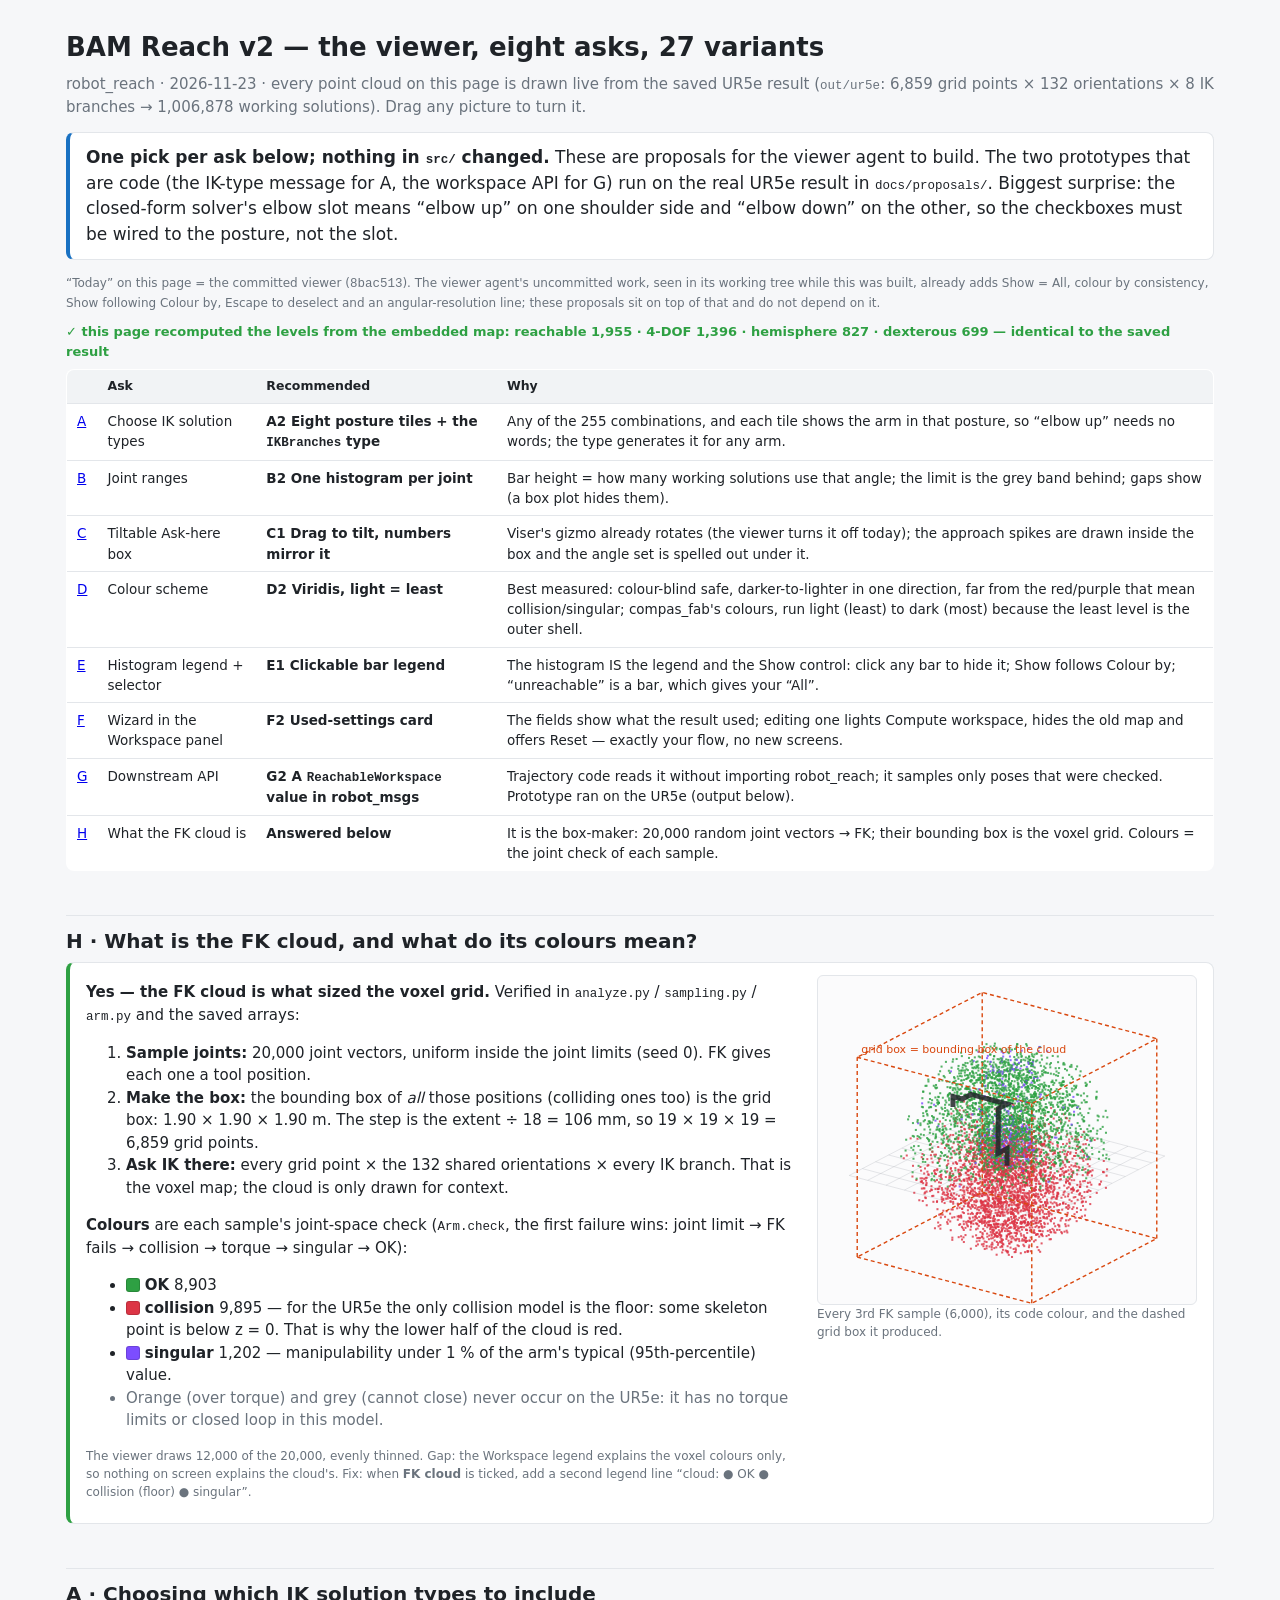
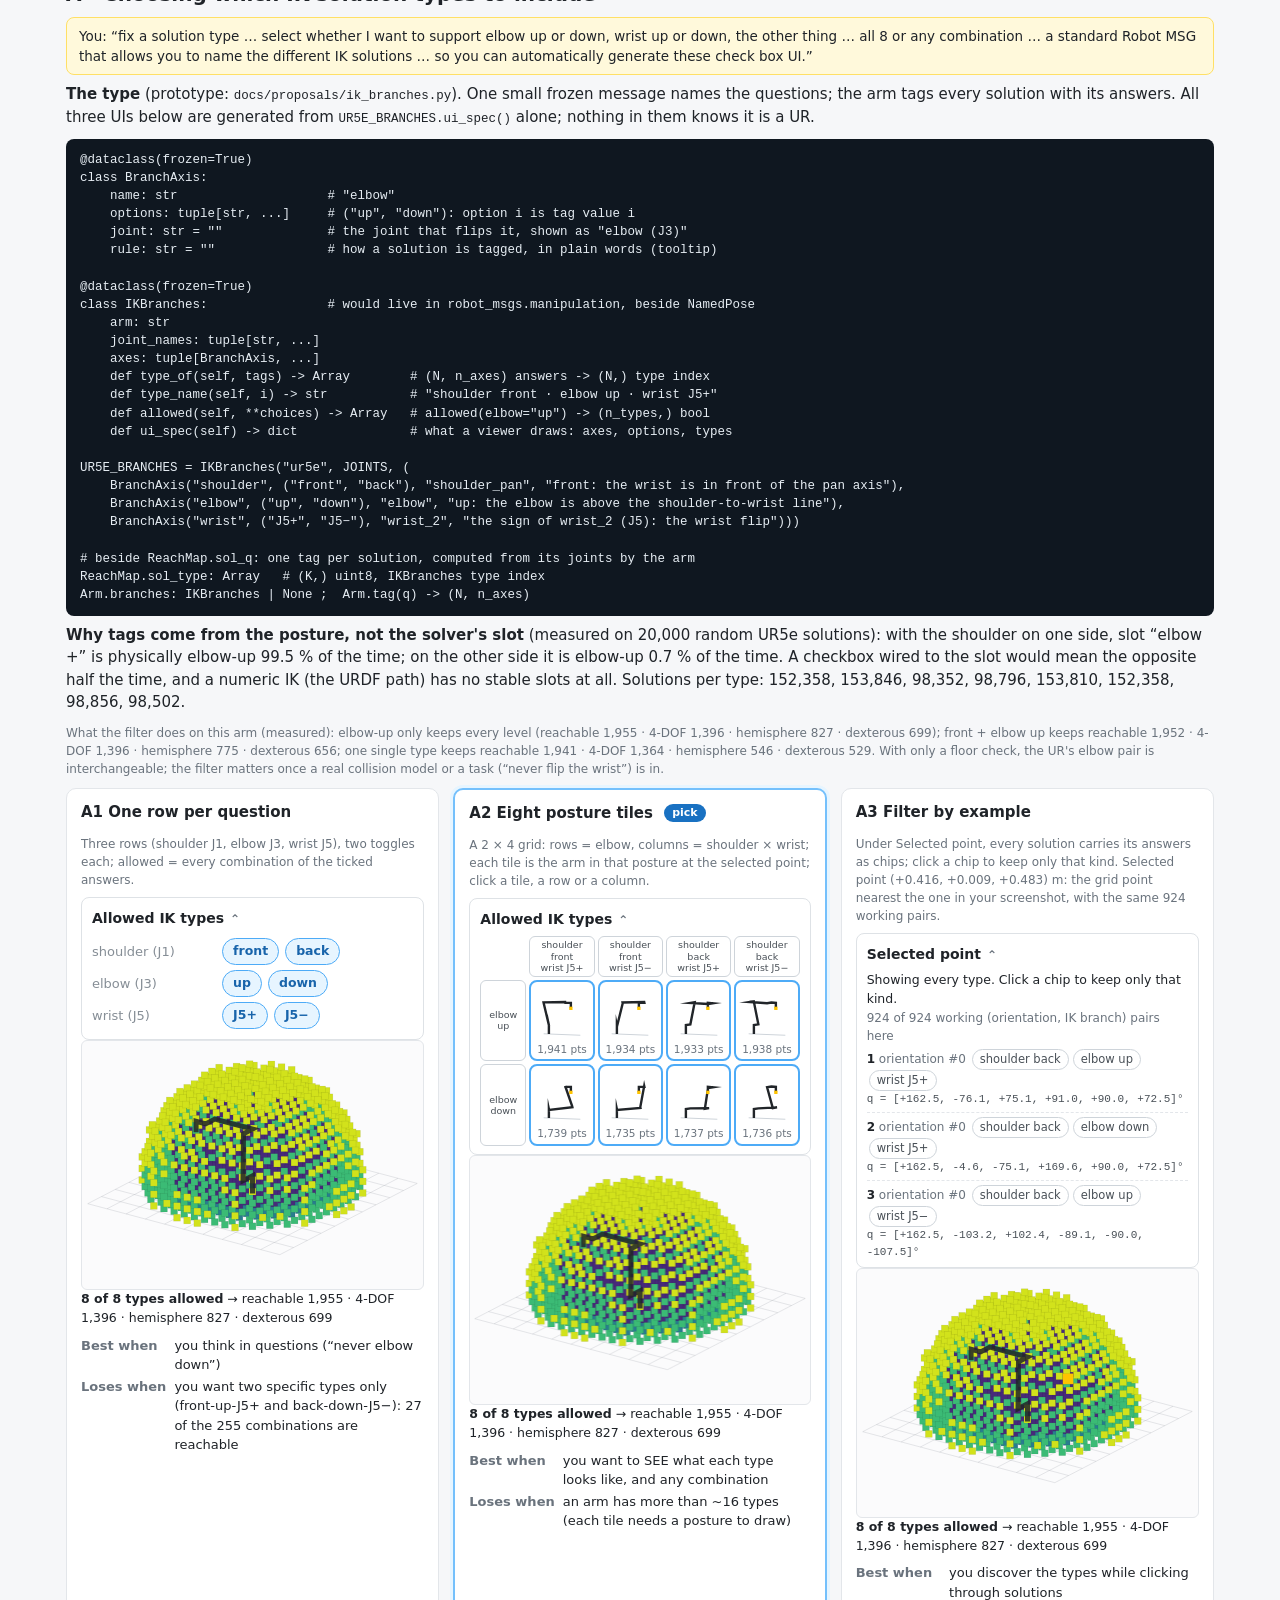
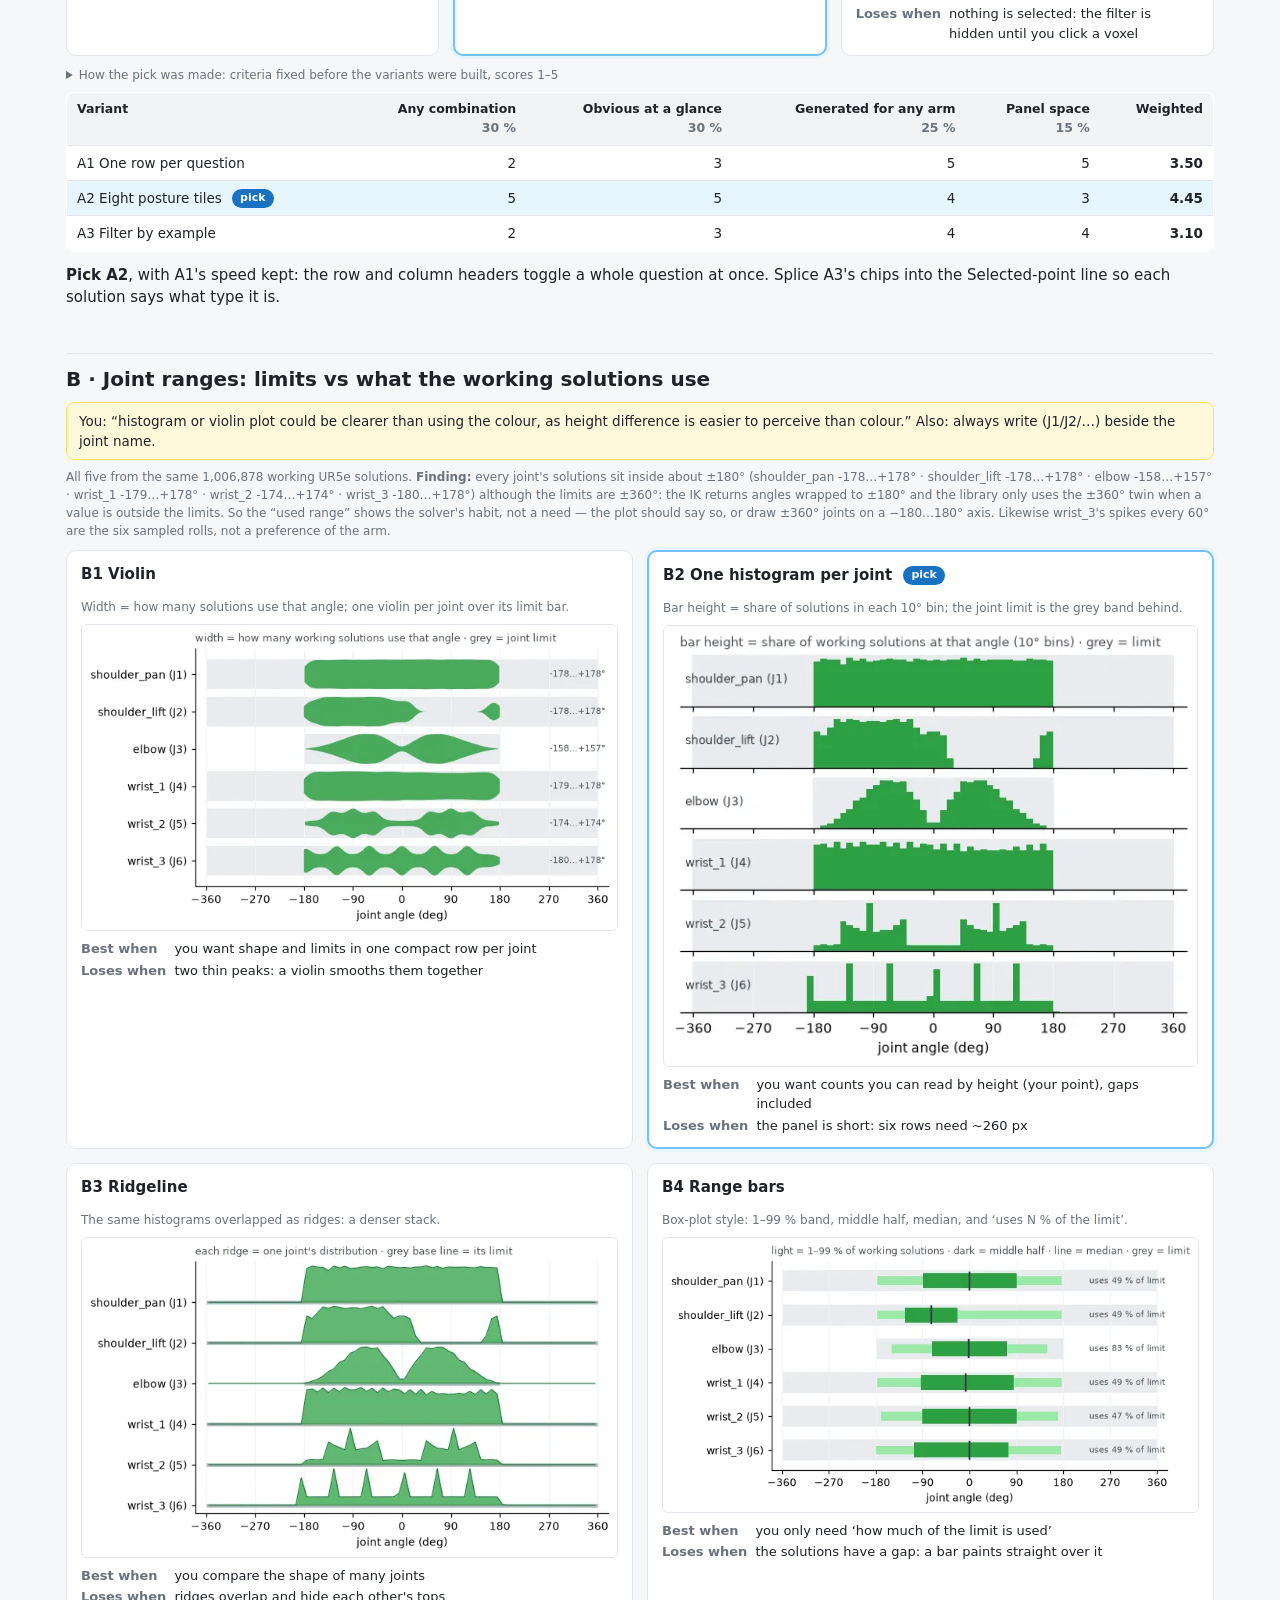
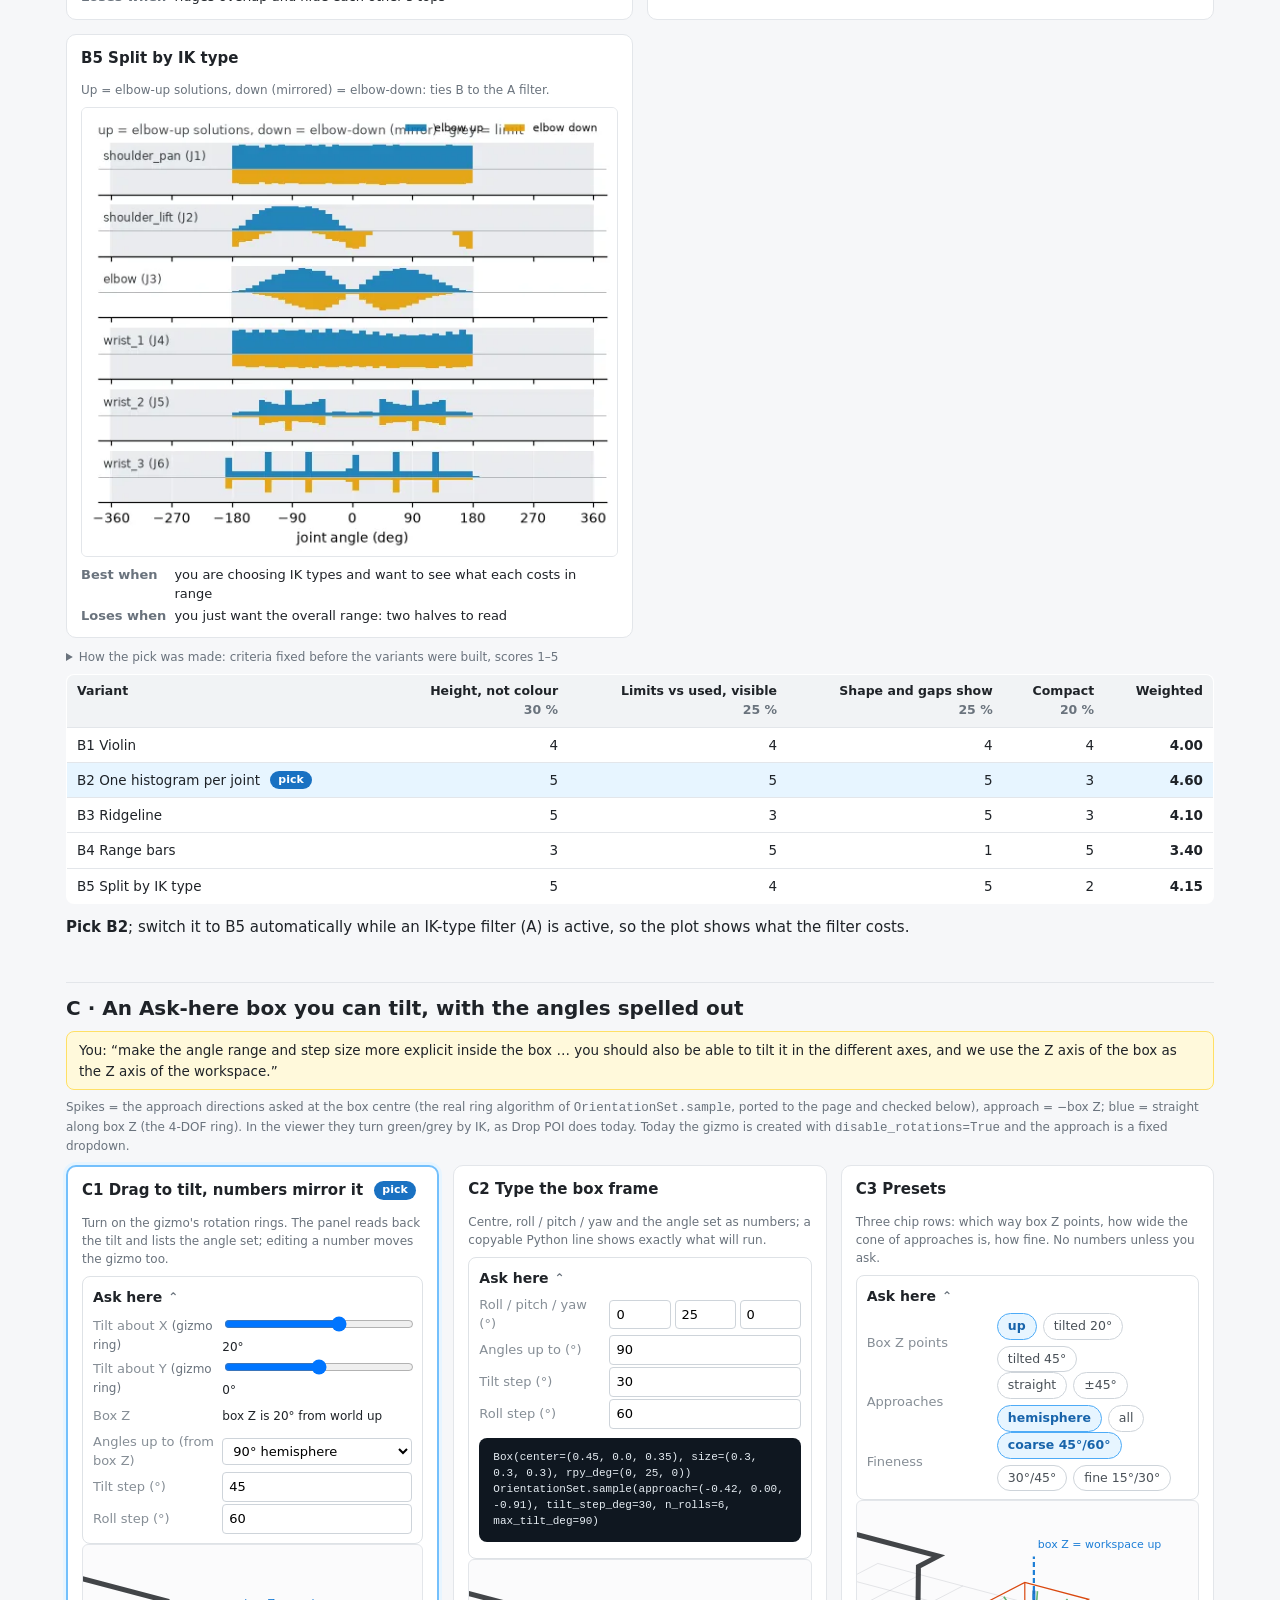
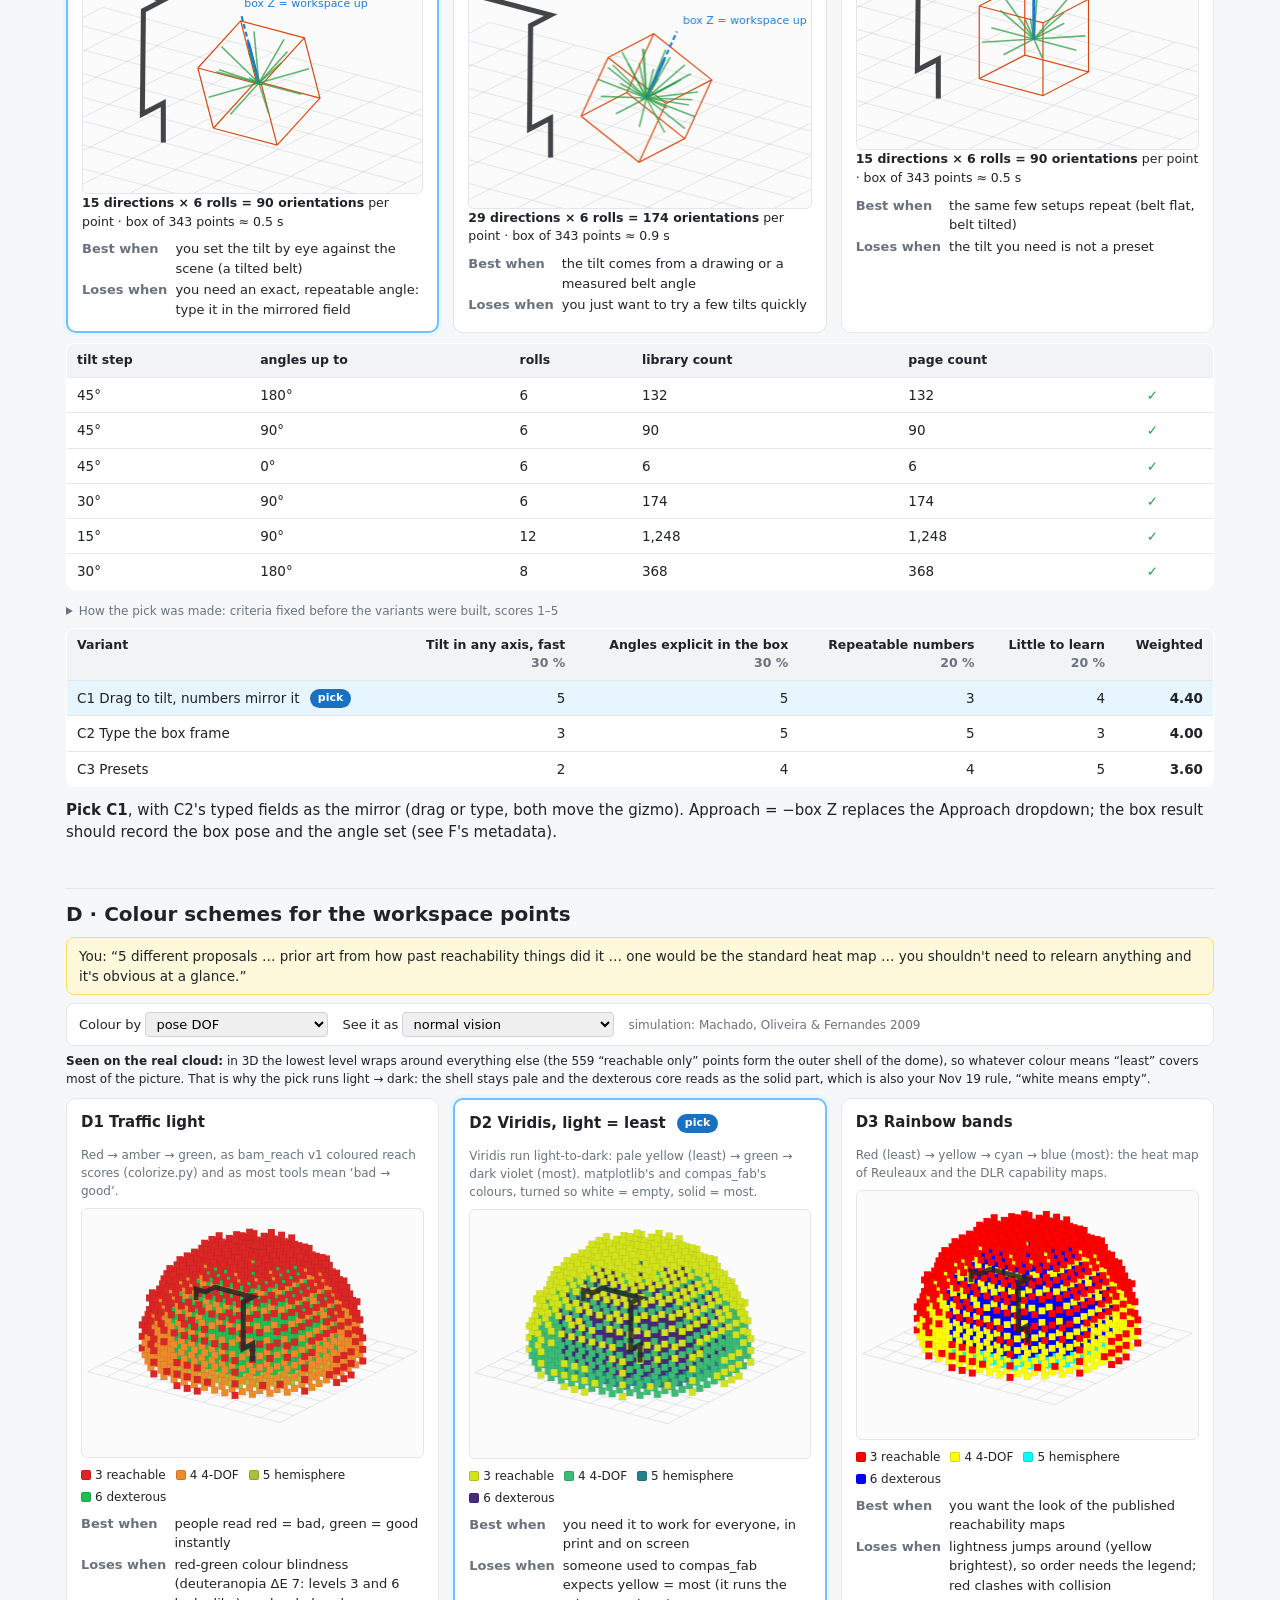
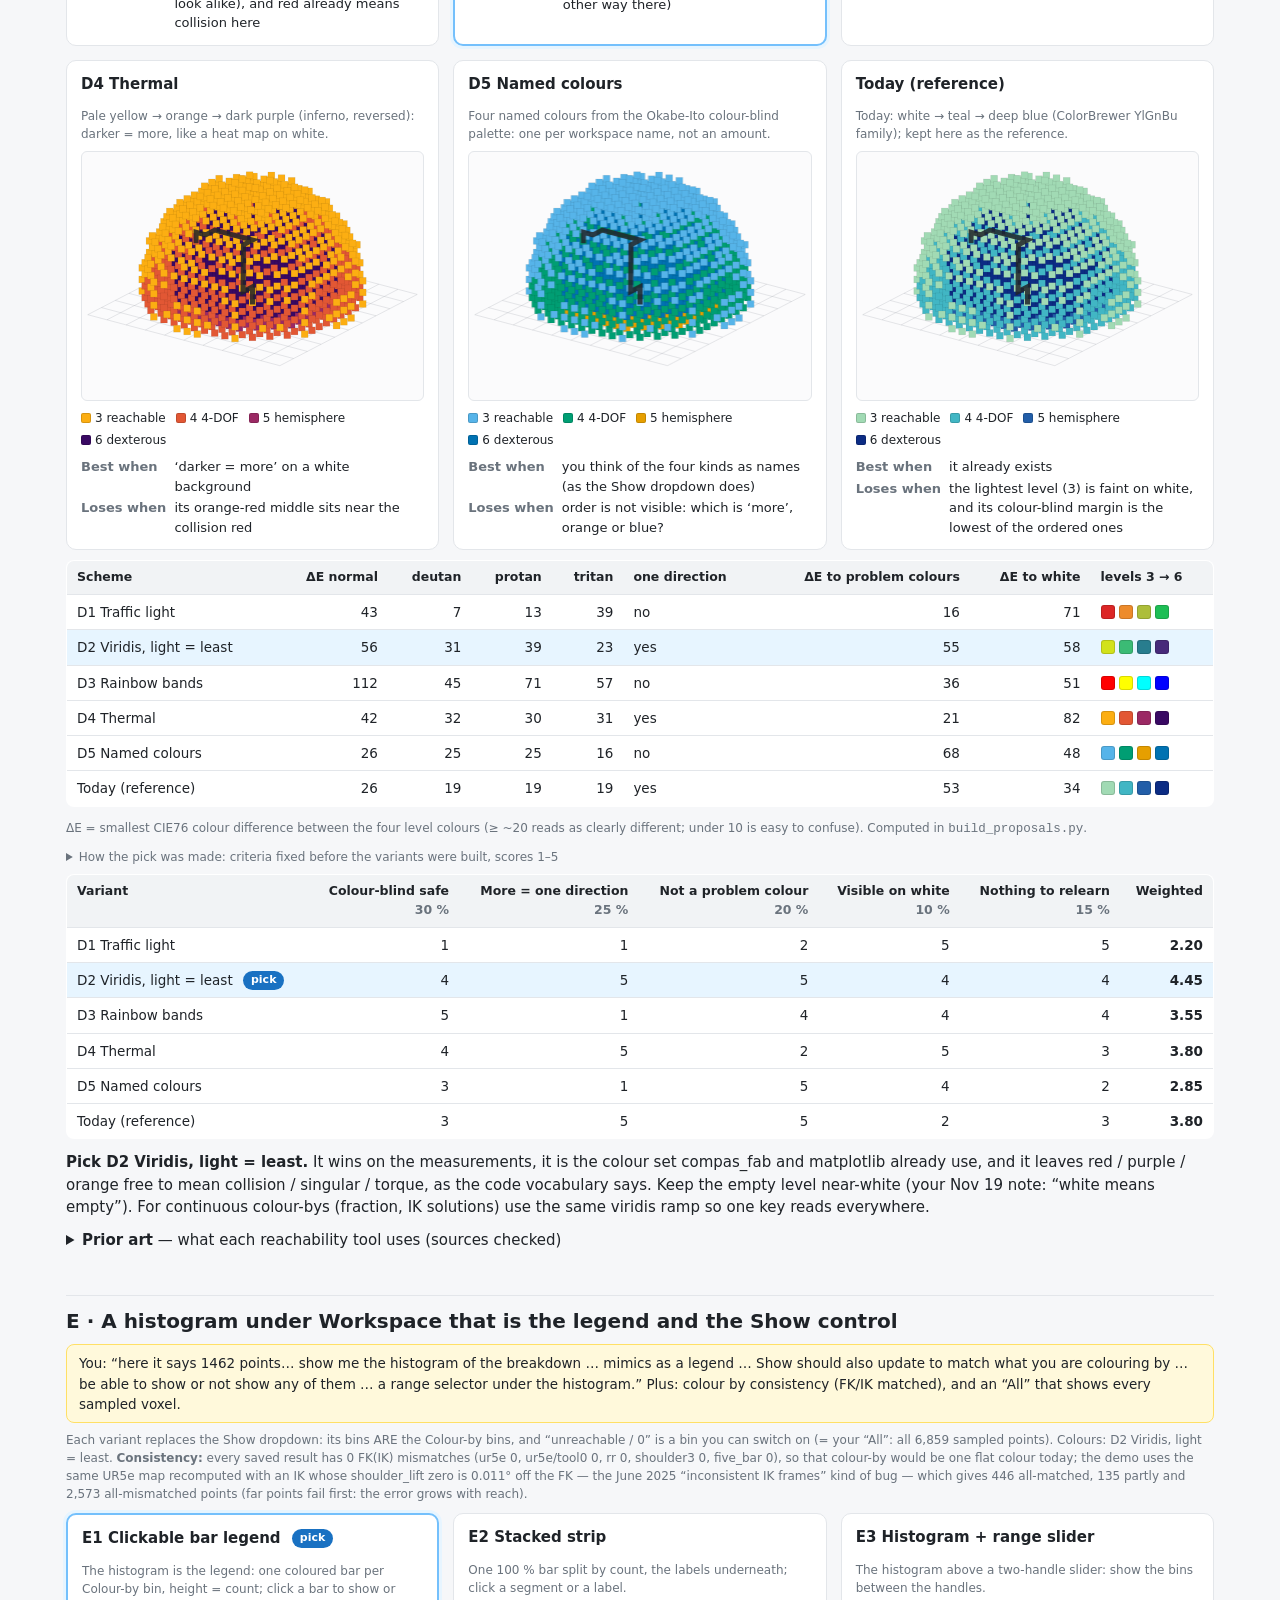
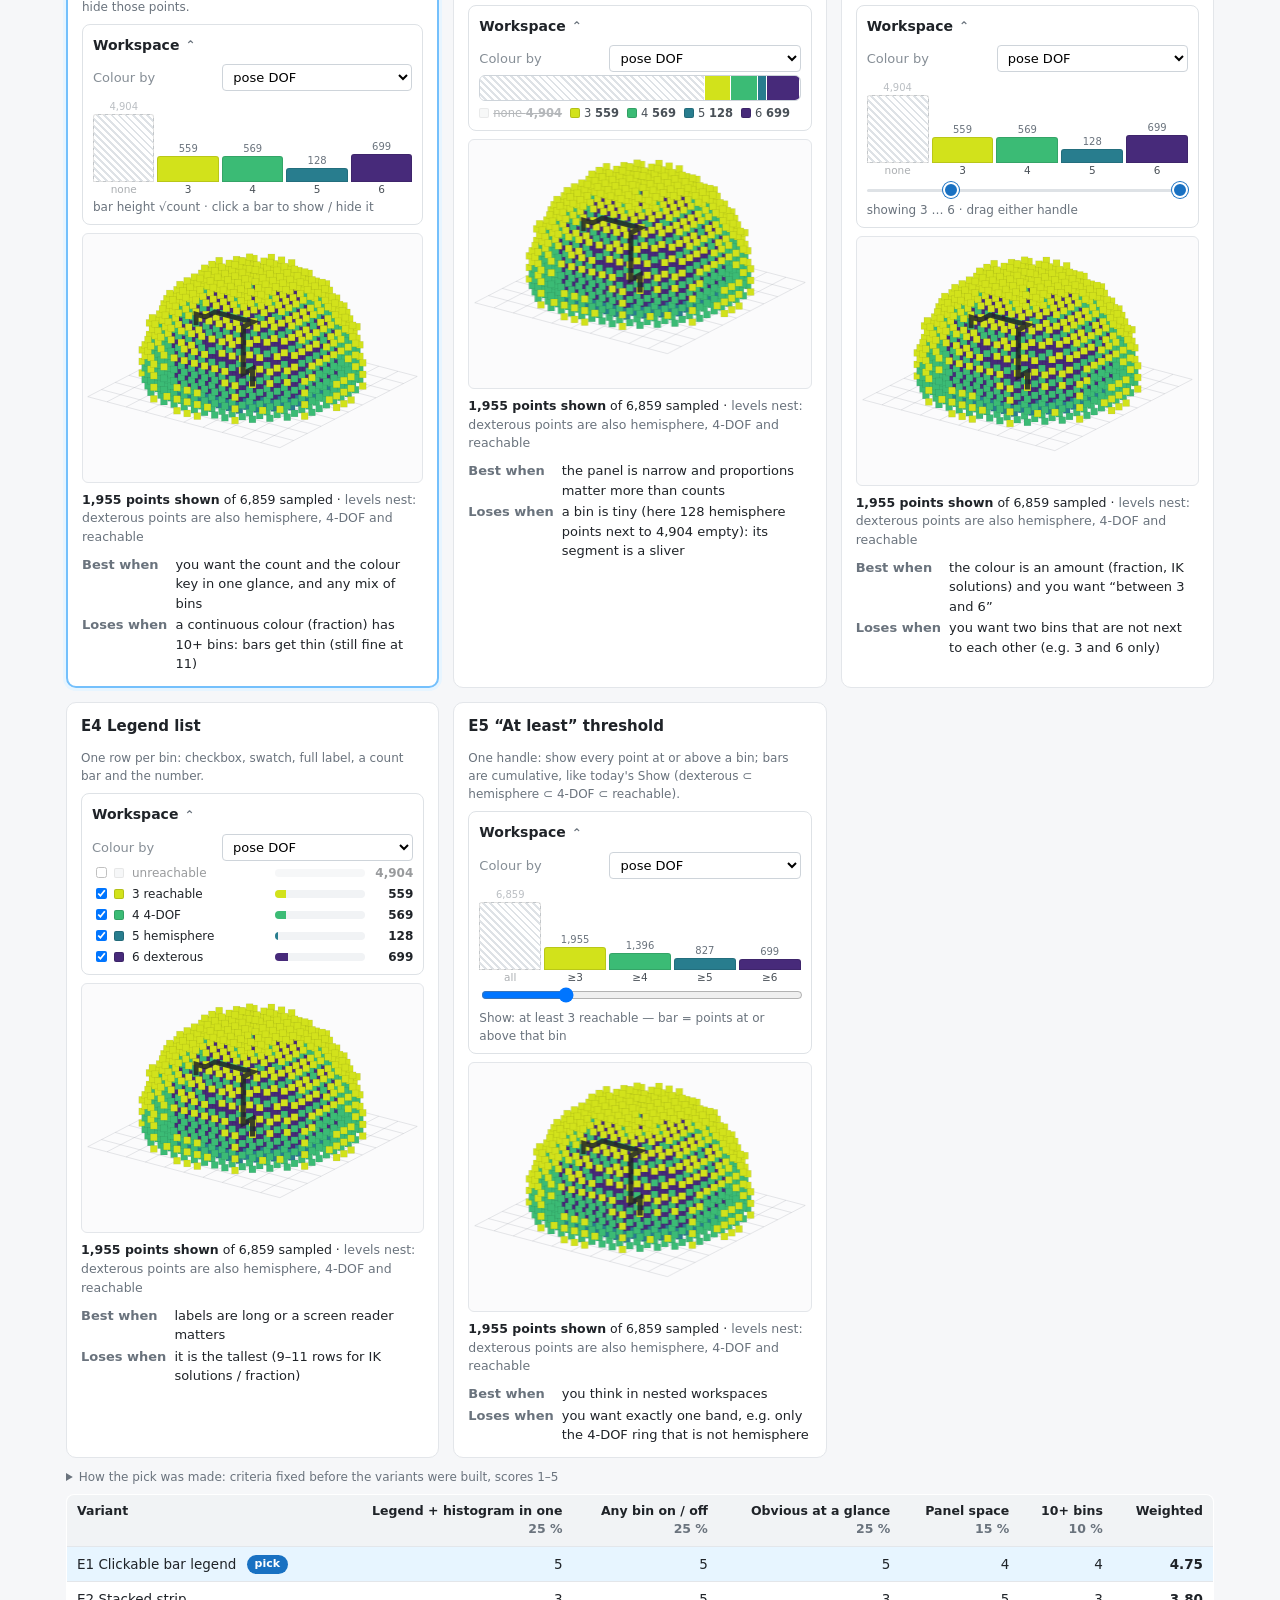
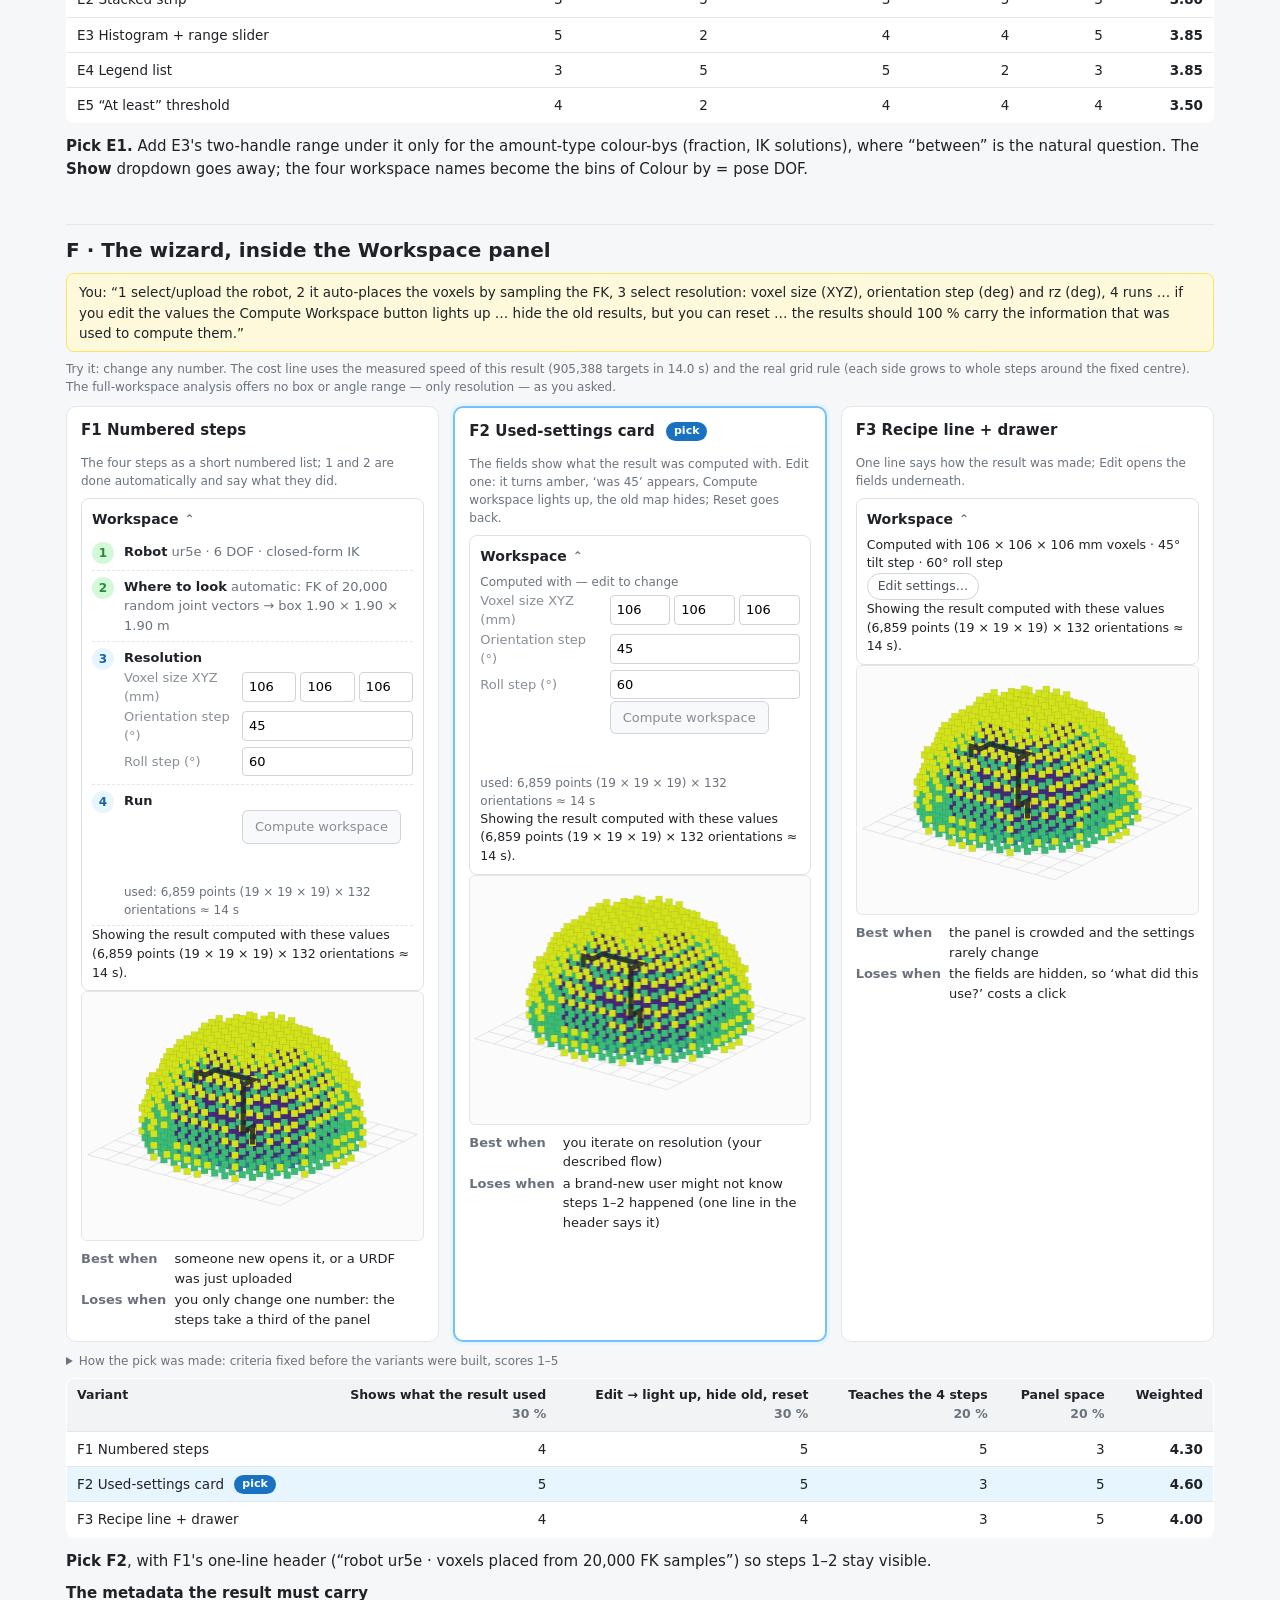
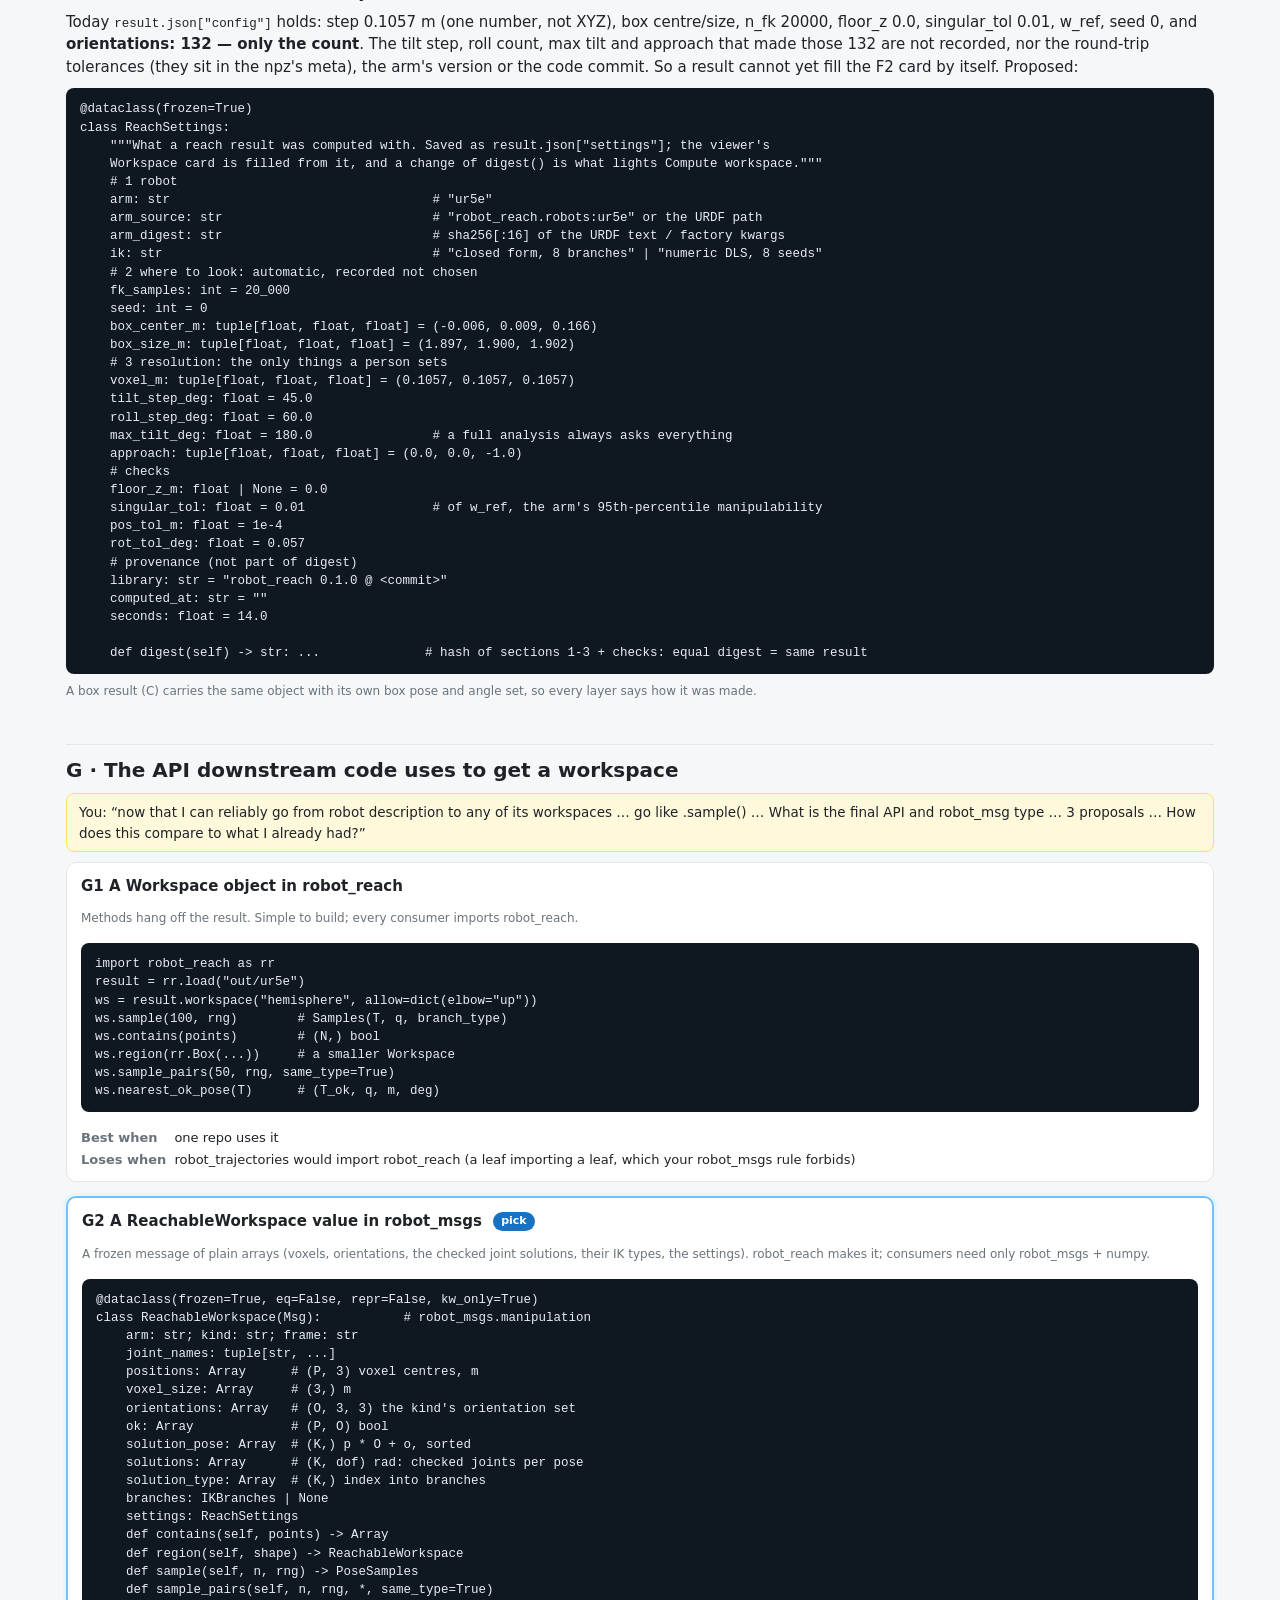
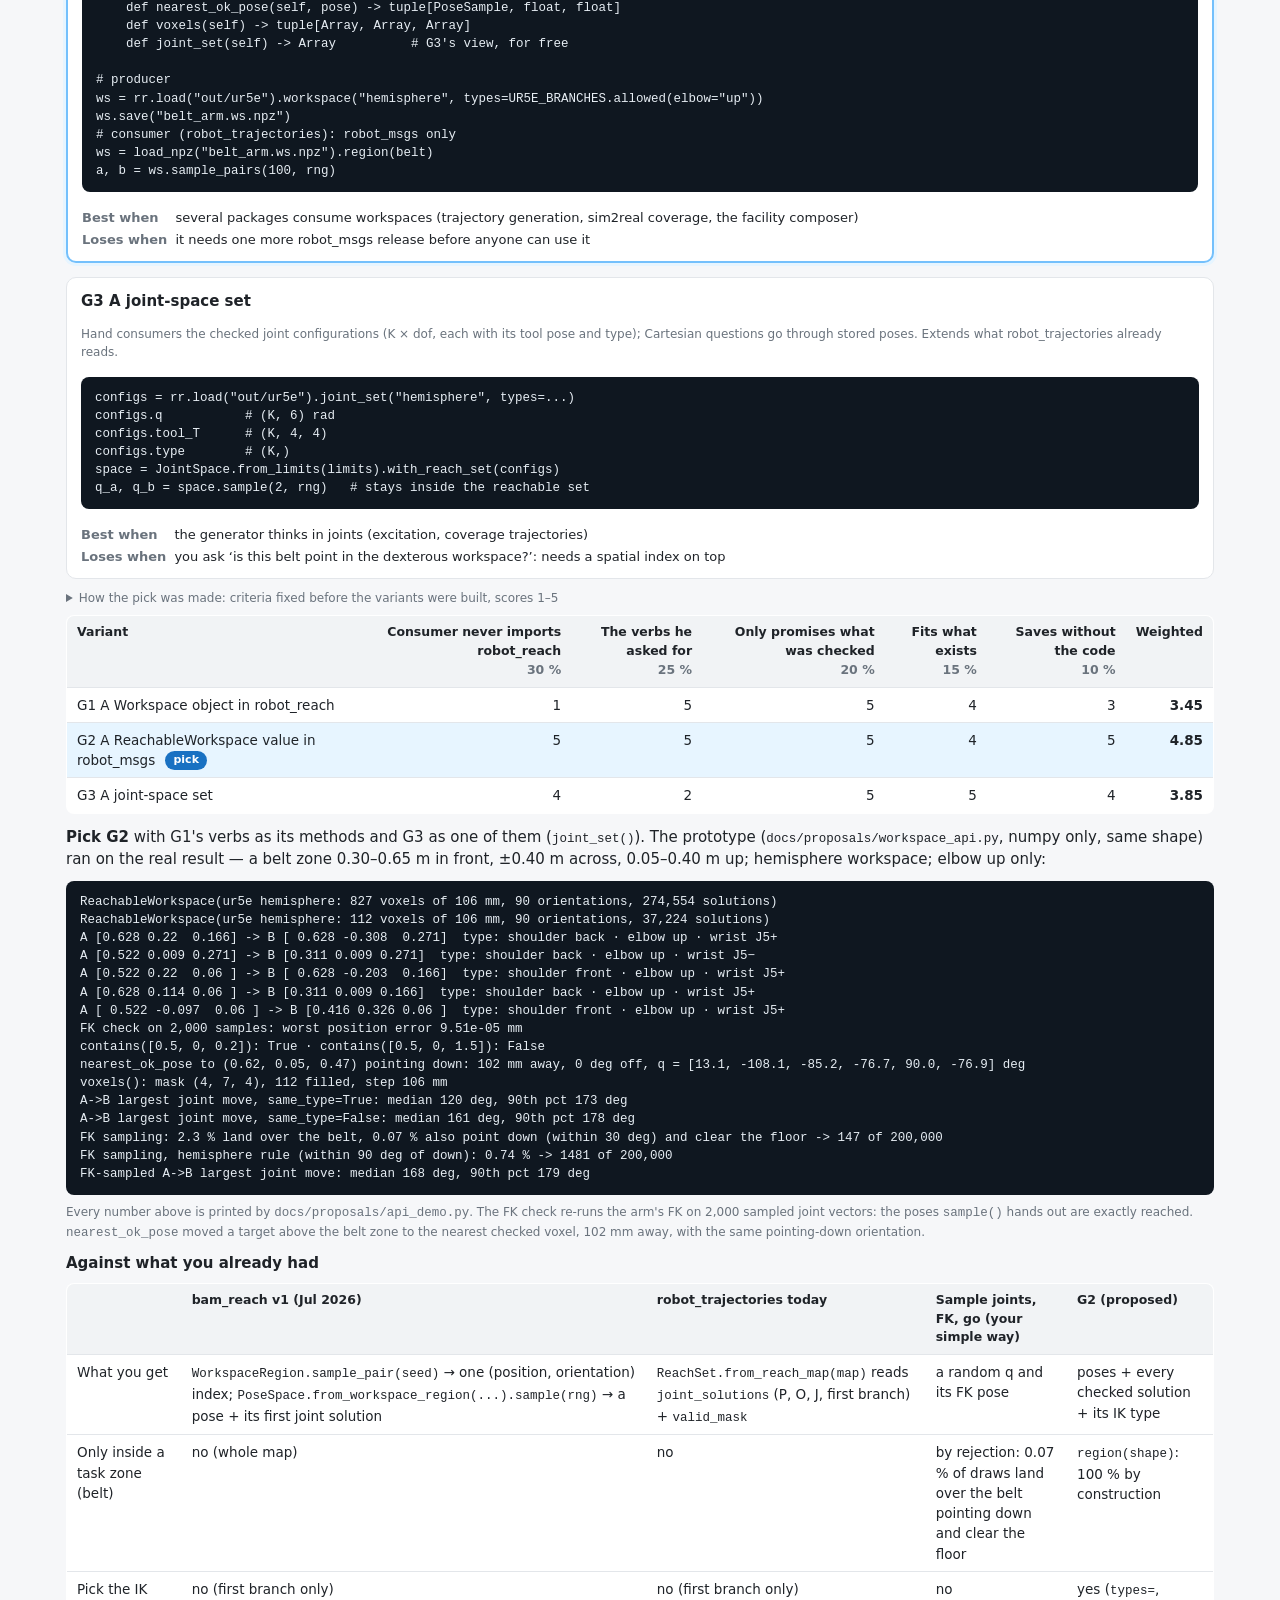
==== reports/reach-proposals-2026-11-23.html @ d0c49a65 "docs/proposals: viewer design proposals A-H (27 variants) from the real UR5e result - IK-type messag" ====
<!doctype html><html lang="en"><head><meta charset="utf-8"><meta name="viewport" content="width=device-width, initial-scale=1">
<title>Reach Viewer Proposals</title><style>:root {
  --bg: #f6f7f9; --card: #fff; --ink: #1f2328; --muted: #6a737d; --line: #e3e6ea; --accent: #1971c2;
  --ok: #2ea043; --warn: #f59f00; --bad: #d6336c; --pick: #e7f5ff; --pickline: #74c0fc;
}
* { box-sizing: border-box; }
body { margin: 0; background: var(--bg); color: var(--ink); font: 15px/1.5 Inter, system-ui, -apple-system, "Segoe UI", sans-serif; }
main { max-width: 1180px; margin: 0 auto; padding: 28px 16px 80px; }
h1 { font-size: 26px; margin: 0 0 6px; }
h2 { font-size: 20px; margin: 44px 0 6px; padding-top: 10px; border-top: 1px solid var(--line); }
h3 { font-size: 15px; margin: 0 0 4px; }
p { margin: 6px 0 10px; }
code, pre, .q, .py { font-family: "JetBrains Mono", ui-monospace, Menlo, monospace; font-size: 12.5px; }
pre { background: #0f1720; color: #e6edf3; padding: 12px 14px; border-radius: 8px; overflow-x: auto; line-height: 1.45; margin: 8px 0; }
.muted { color: var(--muted); }
.small { font-size: 12px; }
.verdict { font-size: 17px; background: var(--card); border: 1px solid var(--line); border-left: 4px solid var(--accent); padding: 12px 16px; border-radius: 8px; margin: 14px 0; }
table { border-collapse: collapse; width: 100%; background: var(--card); border: 1px solid var(--line); border-radius: 8px; overflow: hidden; margin: 8px 0 12px; font-size: 13.5px; }
th, td { text-align: left; padding: 7px 10px; border-bottom: 1px solid var(--line); vertical-align: top; }
th { background: #f1f3f5; font-weight: 600; font-size: 12.5px; }
tr.pick td { background: var(--pick); }
td.num, th.num { text-align: right; font-variant-numeric: tabular-nums; }
#c-check td, .ccheck th { text-align: left; }
.pass { color: var(--ok); font-weight: 600; }
.fail { color: #c92a2a; font-weight: 600; }
.selfcheck { font-size: 13px; margin: 6px 0; }
.ask { background: #fff9db; border: 1px solid #ffe066; border-radius: 8px; padding: 8px 12px; font-size: 13.5px; margin: 8px 0; }
.answer { background: var(--card); border: 1px solid var(--line); border-left: 4px solid var(--ok); border-radius: 8px; padding: 12px 16px; display: grid; grid-template-columns: minmax(0, 1fr) 380px; gap: 16px; align-items: start; }
.grid { display: grid; gap: 14px; grid-template-columns: repeat(auto-fill, minmax(340px, 1fr)); margin: 10px 0; }
.grid.two { grid-template-columns: repeat(auto-fill, minmax(480px, 1fr)); }
.card { background: var(--card); border: 1px solid var(--line); border-radius: 10px; padding: 12px 14px; display: flex; flex-direction: column; gap: 8px; min-width: 0; }
.card.picked { border: 2px solid var(--pickline); box-shadow: 0 0 0 3px var(--pick); }
.badge { display: inline-block; font-size: 11px; font-weight: 700; background: var(--accent); color: #fff; border-radius: 10px; padding: 1px 8px; margin-left: 6px; vertical-align: 2px; }
.trade { font-size: 13px; display: grid; grid-template-columns: auto 1fr; gap: 2px 8px; }
.trade b { color: var(--muted); font-weight: 600; }
canvas { width: 100%; height: 250px; display: block; background: #fbfbfc; border: 1px solid var(--line); border-radius: 6px; touch-action: none; cursor: grab; }
canvas.glyph { width: 64px; height: 58px; border: 0; background: transparent; cursor: pointer; }
img.plot { width: 100%; border: 1px solid var(--line); border-radius: 6px; background: #fff; }
.readout { font-size: 12.5px; color: var(--ink); }
.fatal { background: #ffe3e3; padding: 10px; }

/* a viser-like side panel */
.vpanel { border: 1px solid #dee2e6; border-radius: 8px; padding: 8px 10px; font-size: 13px; background: #fff; }
.vfold { font-weight: 600; font-size: 14px; margin: 2px 0 6px; display: flex; align-items: center; gap: 6px; }
.vfold::after { content: "⌃"; color: var(--muted); font-size: 12px; }
.vrow { display: grid; grid-template-columns: 38% minmax(0, 1fr); align-items: center; gap: 8px; min-height: 32px; }
.vrow > label, .vrow > .lab { color: #868e96; }
.vrow input[type=number], .vrow select, .vrow input[type=text], .evar select { width: 100%; border: 1px solid #ced4da; border-radius: 4px; padding: 4px 6px; font: inherit; background: #fff; }
.vrow input[type=range] { width: 100%; }
.vrow .trio { display: grid; grid-template-columns: repeat(3, 1fr); gap: 4px; }
input.changed { border-color: #f08c00 !important; background: #fff9db !important; }
.pills { display: flex; gap: 6px; flex-wrap: wrap; }
.pill, .chip, .hdr, .preset { border: 1px solid #ced4da; background: #fff; border-radius: 14px; padding: 3px 10px; font: inherit; font-size: 12.5px; cursor: pointer; color: #495057; }
.pill.on, .chip.on, .preset.on { background: #e7f5ff; border-color: #4dabf7; color: #1864ab; font-weight: 600; }
.chip { padding: 1px 7px; font-size: 11.5px; margin: 0 2px; }
.btn { border: 1px solid #ced4da; background: #f8f9fa; border-radius: 6px; padding: 6px 12px; font: inherit; font-size: 13px; cursor: pointer; color: #868e96; }
.btn.lit { background: var(--accent); color: #fff; border-color: var(--accent); box-shadow: 0 0 0 3px #d0ebff; font-weight: 600; }
.btn:disabled { cursor: default; }
.btn.reset { color: #495057; background: #fff; }
.status { font-size: 12.5px; }
.cost { font-size: 12px; color: var(--muted); }

/* A2 tiles */
.tiles { display: grid; grid-template-columns: 46px repeat(4, minmax(0, 1fr)); gap: 3px; align-items: stretch; }
.tile { border: 2px solid #dee2e6; border-radius: 8px; background: #f8f9fa; padding: 2px; cursor: pointer; display: flex; flex-direction: column; align-items: center; opacity: 0.45; font: inherit; }
.tile.on { opacity: 1; border-color: #4dabf7; background: #fff; }
.tile small { font-size: 10.5px; color: var(--muted); }
.hdr { border-radius: 6px; font-size: 9.5px; padding: 2px 2px; line-height: 1.2; overflow-wrap: anywhere; }
.hdr.side { writing-mode: horizontal-tb; }
.sols { font-size: 12px; max-height: 250px; overflow: auto; }
.solrow { padding: 4px 0; border-bottom: 1px dashed var(--line); }
.solrow .q { color: #495057; font-size: 11px; }
.req { font-size: 12.5px; }

/* E controls */
.bars { display: flex; align-items: flex-end; gap: 3px; height: 104px; padding-top: 4px; }
.bar { flex: 1; display: flex; flex-direction: column; align-items: center; justify-content: flex-end; border: 0; background: none; padding: 0; cursor: pointer; font: inherit; min-width: 0; }
.bar .col { width: 100%; border-radius: 3px 3px 0 0; border: 1px solid rgba(0,0,0,0.12); }
.bar .n { font-size: 10px; color: var(--muted); }
.bar .lab { font-size: 10.5px; color: #495057; }
.bar.off .col { background: repeating-linear-gradient(45deg, #fff, #fff 3px, #dee2e6 3px, #dee2e6 5px) !important; }
.bar.off .lab, .bar.off .n { opacity: 0.45; }
.strip { display: flex; height: 26px; border-radius: 6px; overflow: hidden; border: 1px solid #ced4da; }
.seg { border: 0; border-right: 1px solid #fff; cursor: pointer; padding: 0; }
.seg.off { background: repeating-linear-gradient(45deg, #fff, #fff 3px, #dee2e6 3px, #dee2e6 5px) !important; }
.striplabs { display: flex; flex-wrap: wrap; gap: 4px 8px; font-size: 11.5px; margin-top: 4px; }
.slab { border: 0; background: none; cursor: pointer; font: inherit; padding: 0; color: #495057; }
.slab.off { opacity: 0.4; text-decoration: line-through; }
.slab i, .lrow i, .legend i { display: inline-block; width: 10px; height: 10px; border-radius: 2px; margin-right: 4px; vertical-align: -1px; border: 1px solid rgba(0,0,0,0.15); }
.dualwrap { position: relative; height: 22px; }
.dualwrap input { position: absolute; left: 0; right: 0; width: 100%; pointer-events: none; background: none; -webkit-appearance: none; appearance: none; height: 22px; margin: 0; }
.dualwrap input::-webkit-slider-thumb { pointer-events: auto; -webkit-appearance: none; width: 16px; height: 16px; border-radius: 50%; background: var(--accent); border: 2px solid #fff; box-shadow: 0 0 0 1px var(--accent); cursor: pointer; }
.dualwrap::before { content: ""; position: absolute; left: 0; right: 0; top: 10px; height: 3px; background: #dee2e6; border-radius: 2px; }
input.single { width: 100%; }
.lrows { display: flex; flex-direction: column; gap: 2px; font-size: 12px; }
.lrow { display: grid; grid-template-columns: 18px 14px minmax(0, 1fr) 90px 44px; align-items: center; gap: 4px; cursor: pointer; }
.lrow.off { opacity: 0.45; }
.lrow b { text-align: right; font-variant-numeric: tabular-nums; }
.lbar { height: 8px; background: #f1f3f5; border-radius: 4px; overflow: hidden; }
.lbar span { display: block; height: 100%; }
.legend { font-size: 12px; display: flex; flex-wrap: wrap; gap: 4px 10px; }
.rampbar { display: inline-block; width: 140px; height: 10px; border-radius: 3px; border: 1px solid rgba(0,0,0,0.15); vertical-align: -1px; }
.sw { display: inline-block; width: 14px; height: 14px; border-radius: 3px; border: 1px solid rgba(0,0,0,0.15); vertical-align: -2px; }
.controls { display: flex; gap: 14px; flex-wrap: wrap; align-items: center; font-size: 13px; background: var(--card); border: 1px solid var(--line); border-radius: 8px; padding: 8px 12px; }
.controls select { border: 1px solid #ced4da; border-radius: 4px; padding: 3px 6px; font: inherit; }
.drawer { display: none; border-top: 1px dashed var(--line); margin-top: 6px; padding-top: 6px; }
.drawer.open { display: block; }
.recipe { font-size: 12.5px; }
.steps { counter-reset: s; }
.step { display: grid; grid-template-columns: 24px 1fr; gap: 8px; padding: 6px 0; border-bottom: 1px dashed var(--line); }
.step .dot { width: 22px; height: 22px; border-radius: 50%; background: #e7f5ff; color: #1864ab; display: grid; place-items: center; font-size: 12px; font-weight: 700; }
.step.done .dot { background: #d3f9d8; color: #2b8a3e; }
.toc { font-size: 13.5px; columns: 2; margin: 8px 0; }
@media (max-width: 720px) {
  .answer { grid-template-columns: 1fr; }
  .grid.two, .grid { grid-template-columns: 1fr; }
  .toc { columns: 1; }
  table { display: block; overflow-x: auto; }
}
</style></head><body><main>
<h1>BAM Reach v2 — the viewer, eight asks, 27 variants</h1>
<div class="muted">robot_reach · 2026-11-23 · every point cloud on this page is drawn live from the saved UR5e result
(<code>out/ur5e</code>: 6,859 grid points × 132 orientations × 8 IK branches → 1,006,878 working solutions). Drag any picture to turn it.</div>
<div class="verdict"><b>One pick per ask below; nothing in <code>src/</code> changed.</b> These are proposals for the viewer agent to build.
The two prototypes that are code (the IK-type message for A, the workspace API for G) run on the real UR5e result in <code>docs/proposals/</code>.
Biggest surprise: the closed-form solver's elbow slot means “elbow up” on one shoulder side and “elbow down” on the other, so the checkboxes must be wired to the posture, not the slot.</div>
<p class="muted small">“Today” on this page = the committed viewer (<code>8bac513</code>). The viewer agent's uncommitted work, seen in its working tree while this was built, already adds Show = All, colour by consistency, Show following Colour by, Escape to deselect and an angular-resolution line; these proposals sit on top of that and do not depend on it.</p>
<div class="selfcheck"></div>
<table><tr><th></th><th>Ask</th><th>Recommended</th><th>Why</th></tr><tr><td><a href='#a'>A</a></td><td>Choose IK solution types</td><td><b>A2 Eight posture tiles + the <code>IKBranches</code> type</b></td><td>Any of the 255 combinations, and each tile shows the arm in that posture, so “elbow up” needs no words; the type generates it for any arm.</td></tr><tr><td><a href='#b'>B</a></td><td>Joint ranges</td><td><b>B2 One histogram per joint</b></td><td>Bar height = how many working solutions use that angle; the limit is the grey band behind; gaps show (a box plot hides them).</td></tr><tr><td><a href='#c'>C</a></td><td>Tiltable Ask-here box</td><td><b>C1 Drag to tilt, numbers mirror it</b></td><td>Viser's gizmo already rotates (the viewer turns it off today); the approach spikes are drawn inside the box and the angle set is spelled out under it.</td></tr><tr><td><a href='#d'>D</a></td><td>Colour scheme</td><td><b>D2 Viridis, light = least</b></td><td>Best measured: colour-blind safe, darker-to-lighter in one direction, far from the red/purple that mean collision/singular; compas_fab's colours, run light (least) to dark (most) because the least level is the outer shell.</td></tr><tr><td><a href='#e'>E</a></td><td>Histogram legend + selector</td><td><b>E1 Clickable bar legend</b></td><td>The histogram IS the legend and the Show control: click any bar to hide it; Show follows Colour by; “unreachable” is a bar, which gives your “All”.</td></tr><tr><td><a href='#f'>F</a></td><td>Wizard in the Workspace panel</td><td><b>F2 Used-settings card</b></td><td>The fields show what the result used; editing one lights Compute workspace, hides the old map and offers Reset — exactly your flow, no new screens.</td></tr><tr><td><a href='#g'>G</a></td><td>Downstream API</td><td><b>G2 A <code>ReachableWorkspace</code> value in robot_msgs</b></td><td>Trajectory code reads it without importing robot_reach; it samples only poses that were checked. Prototype ran on the UR5e (output below).</td></tr><tr><td><a href='#h'>H</a></td><td>What the FK cloud is</td><td><b>Answered below</b></td><td>It is the box-maker: 20,000 random joint vectors → FK; their bounding box is the voxel grid. Colours = the joint check of each sample.</td></tr></table>

<h2 id="h">H · What is the FK cloud, and what do its colours mean?</h2>
<div class="answer"><div>
<p><b>Yes — the FK cloud is what sized the voxel grid.</b> Verified in <code>analyze.py</code> / <code>sampling.py</code> / <code>arm.py</code> and the saved arrays:</p>
<ol>
<li><b>Sample joints:</b> 20,000 joint vectors, uniform inside the joint limits (seed 0). FK gives each one a tool position.</li>
<li><b>Make the box:</b> the bounding box of <i>all</i> those positions (colliding ones too) is the grid box: 1.90 × 1.90 × 1.90 m.
The step is the extent ÷ 18 = 106 mm, so 19 × 19 × 19 = 6,859 grid points.</li>
<li><b>Ask IK there:</b> every grid point × the 132 shared orientations × every IK branch. That is the voxel map; the cloud is only drawn for context.</li>
</ol>
<p><b>Colours</b> are each sample's joint-space check (<code>Arm.check</code>, the first failure wins: joint limit → FK fails → collision → torque → singular → OK):</p>
<ul>
<li><span class="sw" style="background:rgb(46,160,67)"></span> <b>OK</b> 8,903</li>
<li><span class="sw" style="background:rgb(220,53,69)"></span> <b>collision</b> 9,895 — for the UR5e the only collision model is the floor: some skeleton point is below z = 0. That is why the lower half of the cloud is red.</li>
<li><span class="sw" style="background:rgb(124,77,255)"></span> <b>singular</b> 1,202 — manipulability under 1 % of the arm's typical (95th-percentile) value.</li>
<li class="muted">Orange (over torque) and grey (cannot close) never occur on the UR5e: it has no torque limits or closed loop in this model.</li>
</ul>
<p class="muted small">The viewer draws 12,000 of the 20,000, evenly thinned. Gap: the Workspace legend explains the voxel colours only, so nothing on screen explains the cloud's. Fix: when <b>FK cloud</b> is ticked, add a second legend line “cloud: ● OK ● collision (floor) ● singular”.</p>
</div><div><canvas id="h-cloud" style="height:330px"></canvas><div class="muted small">Every 3rd FK sample (6,000), its code colour, and the dashed grid box it produced.</div></div></div>

<h2 id="a">A · Choosing which IK solution types to include</h2>
<div class="ask">You: “fix a solution type … select whether I want to support elbow up or down, wrist up or down, the other thing … all 8 or any combination … a standard Robot MSG that allows you to name the different IK solutions … so you can automatically generate these check box UI.”</div>
<p><b>The type</b> (prototype: <code>docs/proposals/ik_branches.py</code>). One small frozen message names the questions; the arm tags every solution with its answers. All three UIs below are generated from <code>UR5E_BRANCHES.ui_spec()</code> alone; nothing in them knows it is a UR.</p>
<pre>@dataclass(frozen=True)
class BranchAxis:
    name: str                    # "elbow"
    options: tuple[str, ...]     # ("up", "down"): option i is tag value i
    joint: str = ""              # the joint that flips it, shown as "elbow (J3)"
    rule: str = ""               # how a solution is tagged, in plain words (tooltip)

@dataclass(frozen=True)
class IKBranches:                # would live in robot_msgs.manipulation, beside NamedPose
    arm: str
    joint_names: tuple[str, ...]
    axes: tuple[BranchAxis, ...]
    def type_of(self, tags) -> Array        # (N, n_axes) answers -> (N,) type index
    def type_name(self, i) -> str           # "shoulder front · elbow up · wrist J5+"
    def allowed(self, **choices) -> Array   # allowed(elbow="up") -> (n_types,) bool
    def ui_spec(self) -> dict               # what a viewer draws: axes, options, types

UR5E_BRANCHES = IKBranches("ur5e", JOINTS, (
    BranchAxis("shoulder", ("front", "back"), "shoulder_pan", "front: the wrist is in front of the pan axis"),
    BranchAxis("elbow", ("up", "down"), "elbow", "up: the elbow is above the shoulder-to-wrist line"),
    BranchAxis("wrist", ("J5+", "J5−"), "wrist_2", "the sign of wrist_2 (J5): the wrist flip")))

# beside ReachMap.sol_q: one tag per solution, computed from its joints by the arm
ReachMap.sol_type: Array   # (K,) uint8, IKBranches type index
Arm.branches: IKBranches | None ;  Arm.tag(q) -> (N, n_axes)</pre>
<p><b>Why tags come from the posture, not the solver's slot</b> (measured on 20,000 random UR5e solutions): with the shoulder on one side, slot “elbow +” is physically elbow-up 99.5 % of the time; on the other side it is elbow-up 0.7 % of the time. A checkbox wired to the slot would mean the opposite half the time, and a numeric IK (the URDF path) has no stable slots at all.
Solutions per type: 152,358, 153,846, 98,352, 98,796, 153,810, 152,358, 98,856, 98,502.</p>
<p class="muted small">What the filter does on this arm (measured): elbow-up only keeps every level (reachable 1,955 · 4-DOF 1,396 · hemisphere 827 · dexterous 699); front + elbow up keeps reachable 1,952 · 4-DOF 1,396 · hemisphere 775 · dexterous 656; one single type keeps reachable 1,941 · 4-DOF 1,364 · hemisphere 546 · dexterous 529. With only a floor check, the UR's elbow pair is interchangeable; the filter matters once a real collision model or a task (“never flip the wrist”) is in.</p>
<div class="grid">
<div class='card '><h3>A1 One row per question</h3><div class='muted small'>Three rows (shoulder J1, elbow J3, wrist J5), two toggles each; allowed = every combination of the ticked answers.</div><div id='a1'><div class='vpanel'><div class='vfold'>Allowed IK types</div></div><canvas></canvas><div class='readout'></div></div><div class='trade'><b>Best when</b><span>you think in questions (“never elbow down”)</span><b>Loses when</b><span>you want two specific types only (front-up-J5+ and back-down-J5−): 27 of the 255 combinations are reachable</span></div></div>
<div class='card picked '><h3>A2 Eight posture tiles <span class=badge>pick</span></h3><div class='muted small'>A 2 × 4 grid: rows = elbow, columns = shoulder × wrist; each tile is the arm in that posture at the selected point; click a tile, a row or a column.</div><div id='a2'><div class='vpanel'><div class='vfold'>Allowed IK types</div><div class='tiles'></div></div><canvas class='cloud'></canvas><div class='readout'></div></div><div class='trade'><b>Best when</b><span>you want to SEE what each type looks like, and any combination</span><b>Loses when</b><span>an arm has more than ~16 types (each tile needs a posture to draw)</span></div></div>
<div class='card '><h3>A3 Filter by example</h3><div class='muted small'>Under Selected point, every solution carries its answers as chips; click a chip to keep only that kind. Selected point (+0.416, +0.009, +0.483) m: the grid point nearest the one in your screenshot, with the same 924 working pairs.</div><div id='a3'><div class='vpanel'><div class='vfold'>Selected point</div><div class='req'></div><div class='sols'></div></div><canvas></canvas><div class='readout'></div></div><div class='trade'><b>Best when</b><span>you discover the types while clicking through solutions</span><b>Loses when</b><span>nothing is selected: the filter is hidden until you click a voxel</span></div></div>
</div>
<details><summary class='muted small'>How the pick was made: criteria fixed before the variants were built, scores 1–5</summary><ul class='small'><li><b>Any combination</b> (30 %): you: &#x27;all 8 or any combination thereof&#x27;</li><li><b>Obvious at a glance</b> (30 %): what &#x27;elbow up&#x27; means is visible, not looked up</li><li><b>Generated for any arm</b> (25 %): the same UI from IKBranches for RR (2 types), shoulder3 (4), five-bar (4), UR (8)</li><li><b>Panel space</b> (15 %): fits the 360 px side panel</li></ul></details><table><tr><th>Variant</th><th class='num' title='you: &#x27;all 8 or any combination thereof&#x27;'>Any combination<br><span class='muted'>30 %</span></th><th class='num' title='what &#x27;elbow up&#x27; means is visible, not looked up'>Obvious at a glance<br><span class='muted'>30 %</span></th><th class='num' title='the same UI from IKBranches for RR (2 types), shoulder3 (4), five-bar (4), UR (8)'>Generated for any arm<br><span class='muted'>25 %</span></th><th class='num' title='fits the 360 px side panel'>Panel space<br><span class='muted'>15 %</span></th><th class='num'>Weighted</th></tr><tr><td>A1 One row per question</td><td class='num'>2</td><td class='num'>3</td><td class='num'>5</td><td class='num'>5</td><td class='num'><b>3.50</b></td></tr><tr class='pick'><td>A2 Eight posture tiles <span class=badge>pick</span></td><td class='num'>5</td><td class='num'>5</td><td class='num'>4</td><td class='num'>3</td><td class='num'><b>4.45</b></td></tr><tr><td>A3 Filter by example</td><td class='num'>2</td><td class='num'>3</td><td class='num'>4</td><td class='num'>4</td><td class='num'><b>3.10</b></td></tr></table>
<p><b>Pick A2</b>, with A1's speed kept: the row and column headers toggle a whole question at once. Splice A3's chips into the Selected-point line so each solution says what type it is.</p>

<h2 id="b">B · Joint ranges: limits vs what the working solutions use</h2>
<div class="ask">You: “histogram or violin plot could be clearer than using the colour, as height difference is easier to perceive than colour.” Also: always write (J1/J2/…) beside the joint name.</div>
<p class="muted small">All five from the same 1,006,878 working UR5e solutions. <b>Finding:</b> every joint's solutions sit inside about ±180° (shoulder_pan -178…+178° · shoulder_lift -178…+178° · elbow -158…+157° · wrist_1 -179…+178° · wrist_2 -174…+174° · wrist_3 -180…+178°) although the limits are ±360°: the IK returns angles wrapped to ±180° and the library only uses the ±360° twin when a value is outside the limits. So the “used range” shows the solver's habit, not a need — the plot should say so, or draw ±360° joints on a −180…180° axis. Likewise wrist_3's spikes every 60° are the six sampled rolls, not a preference of the arm.</p>
<div class="grid two">
<div class='card '><h3>B1 Violin</h3><div class='muted small'>Width = how many solutions use that angle; one violin per joint over its limit bar.</div><img class='plot' src='[data-uri]'><div class='trade'><b>Best when</b><span>you want shape and limits in one compact row per joint</span><b>Loses when</b><span>two thin peaks: a violin smooths them together</span></div></div>
<div class='card picked '><h3>B2 One histogram per joint <span class=badge>pick</span></h3><div class='muted small'>Bar height = share of solutions in each 10° bin; the joint limit is the grey band behind.</div><img class='plot' src='[data-uri]'><div class='trade'><b>Best when</b><span>you want counts you can read by height (your point), gaps included</span><b>Loses when</b><span>the panel is short: six rows need ~260 px</span></div></div>
<div class='card '><h3>B3 Ridgeline</h3><div class='muted small'>The same histograms overlapped as ridges: a denser stack.</div><img class='plot' src='[data-uri]'><div class='trade'><b>Best when</b><span>you compare the shape of many joints</span><b>Loses when</b><span>ridges overlap and hide each other's tops</span></div></div>
<div class='card '><h3>B4 Range bars</h3><div class='muted small'>Box-plot style: 1–99 % band, middle half, median, and ‘uses N % of the limit’.</div><img class='plot' src='[data-uri]'><div class='trade'><b>Best when</b><span>you only need ‘how much of the limit is used’</span><b>Loses when</b><span>the solutions have a gap: a bar paints straight over it</span></div></div>
<div class='card '><h3>B5 Split by IK type</h3><div class='muted small'>Up = elbow-up solutions, down (mirrored) = elbow-down: ties B to the A filter.</div><img class='plot' src='[data-uri]'><div class='trade'><b>Best when</b><span>you are choosing IK types and want to see what each costs in range</span><b>Loses when</b><span>you just want the overall range: two halves to read</span></div></div>
</div>
<details><summary class='muted small'>How the pick was made: criteria fixed before the variants were built, scores 1–5</summary><ul class='small'><li><b>Height, not colour</b> (30 %): your reason for the change</li><li><b>Limits vs used, visible</b> (25 %): the question the plot answers</li><li><b>Shape and gaps show</b> (25 %): a joint whose solutions avoid a band must show it</li><li><b>Compact</b> (20 %): fits under Joint space</li></ul></details><table><tr><th>Variant</th><th class='num' title='your reason for the change'>Height, not colour<br><span class='muted'>30 %</span></th><th class='num' title='the question the plot answers'>Limits vs used, visible<br><span class='muted'>25 %</span></th><th class='num' title='a joint whose solutions avoid a band must show it'>Shape and gaps show<br><span class='muted'>25 %</span></th><th class='num' title='fits under Joint space'>Compact<br><span class='muted'>20 %</span></th><th class='num'>Weighted</th></tr><tr><td>B1 Violin</td><td class='num'>4</td><td class='num'>4</td><td class='num'>4</td><td class='num'>4</td><td class='num'><b>4.00</b></td></tr><tr class='pick'><td>B2 One histogram per joint <span class=badge>pick</span></td><td class='num'>5</td><td class='num'>5</td><td class='num'>5</td><td class='num'>3</td><td class='num'><b>4.60</b></td></tr><tr><td>B3 Ridgeline</td><td class='num'>5</td><td class='num'>3</td><td class='num'>5</td><td class='num'>3</td><td class='num'><b>4.10</b></td></tr><tr><td>B4 Range bars</td><td class='num'>3</td><td class='num'>5</td><td class='num'>1</td><td class='num'>5</td><td class='num'><b>3.40</b></td></tr><tr><td>B5 Split by IK type</td><td class='num'>5</td><td class='num'>4</td><td class='num'>5</td><td class='num'>2</td><td class='num'><b>4.15</b></td></tr></table>
<p><b>Pick B2</b>; switch it to B5 automatically while an IK-type filter (A) is active, so the plot shows what the filter costs.</p>

<h2 id="c">C · An Ask-here box you can tilt, with the angles spelled out</h2>
<div class="ask">You: “make the angle range and step size more explicit inside the box … you should also be able to tilt it in the different axes, and we use the Z axis of the box as the Z axis of the workspace.”</div>
<p class="muted small">Spikes = the approach directions asked at the box centre (the real ring algorithm of <code>OrientationSet.sample</code>, ported to the page and checked below), approach = −box Z; blue = straight along box Z (the 4-DOF ring). In the viewer they turn green/grey by IK, as Drop POI does today. Today the gizmo is created with <code>disable_rotations=True</code> and the approach is a fixed dropdown.</p>
<div class="grid">
<div class='card picked '><h3>C1 Drag to tilt, numbers mirror it <span class=badge>pick</span></h3><div class='muted small'>Turn on the gizmo's rotation rings. The panel reads back the tilt and lists the angle set; editing a number moves the gizmo too.</div><div id='c1'><div class='vpanel'><div class='vfold'>Ask here</div><div class='vrow'><label>Tilt about X <span class='muted small'>(gizmo ring)</span></label><div><input type='range' data-k='rx' min='-90' max='90' value='20'><span data-k='rxv' class='small'></span></div></div><div class='vrow'><label>Tilt about Y <span class='muted small'>(gizmo ring)</span></label><div><input type='range' data-k='ry' min='-90' max='90' value='0'><span data-k='ryv' class='small'></span></div></div><div class='vrow'><span class='lab'>Box Z</span><span class='tiltread small'></span></div><div class='vrow'><label>Angles up to (from box Z)</label><select data-k='max'><option value='0'>0° straight only</option><option value='45'>45°</option><option value='90' selected>90° hemisphere</option><option value='180'>180° everything</option></select></div><div class='vrow'><label>Tilt step (°)</label><input type='number' data-k='step' value='45' min='5' max='90' step='5'></div><div class='vrow'><label>Roll step (°)</label><input type='number' data-k='roll' value='60' min='10' max='180' step='10'></div></div><canvas></canvas><div class='readout'></div></div><div class='trade'><b>Best when</b><span>you set the tilt by eye against the scene (a tilted belt)</span><b>Loses when</b><span>you need an exact, repeatable angle: type it in the mirrored field</span></div></div>
<div class='card '><h3>C2 Type the box frame</h3><div class='muted small'>Centre, roll / pitch / yaw and the angle set as numbers; a copyable Python line shows exactly what will run.</div><div id='c2'><div class='vpanel'><div class='vfold'>Ask here</div><div class='vrow'><label>Roll / pitch / yaw (°)</label><div class='trio'><input type='number' data-k='roll' value='0' step='5'><input type='number' data-k='pitch' value='25' step='5'><input type='number' data-k='yaw' value='0' step='5'></div></div><div class='vrow'><label>Angles up to (°)</label><input type='number' data-k='max' value='90' min='0' max='180' step='15'></div><div class='vrow'><label>Tilt step (°)</label><input type='number' data-k='step' value='30' min='5' max='90' step='5'></div><div class='vrow'><label>Roll step (°)</label><input type='number' data-k='rollstep' value='60' min='10' max='180' step='10'></div><pre class='py' style='white-space:pre-wrap;font-size:11px'></pre></div><canvas></canvas><div class='readout'></div></div><div class='trade'><b>Best when</b><span>the tilt comes from a drawing or a measured belt angle</span><b>Loses when</b><span>you just want to try a few tilts quickly</span></div></div>
<div class='card '><h3>C3 Presets</h3><div class='muted small'>Three chip rows: which way box Z points, how wide the cone of approaches is, how fine. No numbers unless you ask.</div><div id='c3'><div class='vpanel'><div class='vfold'>Ask here</div><div class='vrow'><span class='lab'>Box Z points</span><div class='pills'><button class='preset on' data-group='up' data-v='[0,0]'>up</button><button class='preset' data-group='up' data-v='[20,0]'>tilted 20°</button><button class='preset' data-group='up' data-v='[0,45]'>tilted 45°</button></div></div><div class='vrow'><span class='lab'>Approaches</span><div class='pills'><button class='preset' data-group='cone' data-v='0'>straight</button><button class='preset' data-group='cone' data-v='45'>±45°</button><button class='preset on' data-group='cone' data-v='90'>hemisphere</button><button class='preset' data-group='cone' data-v='180'>all</button></div></div><div class='vrow'><span class='lab'>Fineness</span><div class='pills'><button class='preset on' data-group='fine' data-v='[45,60]'>coarse 45°/60°</button><button class='preset' data-group='fine' data-v='[30,45]'>30°/45°</button><button class='preset' data-group='fine' data-v='[15,30]'>fine 15°/30°</button></div></div></div><canvas></canvas><div class='readout'></div></div><div class='trade'><b>Best when</b><span>the same few setups repeat (belt flat, belt tilted)</span><b>Loses when</b><span>the tilt you need is not a preset</span></div></div>
</div>
<table><tr><th>tilt step</th><th>angles up to</th><th>rolls</th><th>library count</th><th>page count</th><th></th></tr><tbody id="c-check"></tbody></table>
<details><summary class='muted small'>How the pick was made: criteria fixed before the variants were built, scores 1–5</summary><ul class='small'><li><b>Tilt in any axis, fast</b> (30 %): your ask</li><li><b>Angles explicit in the box</b> (30 %): range + step visible where you look</li><li><b>Repeatable numbers</b> (20 %): the same box can be asked again</li><li><b>Little to learn</b> (20 %): no new concepts</li></ul></details><table><tr><th>Variant</th><th class='num' title='your ask'>Tilt in any axis, fast<br><span class='muted'>30 %</span></th><th class='num' title='range + step visible where you look'>Angles explicit in the box<br><span class='muted'>30 %</span></th><th class='num' title='the same box can be asked again'>Repeatable numbers<br><span class='muted'>20 %</span></th><th class='num' title='no new concepts'>Little to learn<br><span class='muted'>20 %</span></th><th class='num'>Weighted</th></tr><tr class='pick'><td>C1 Drag to tilt, numbers mirror it <span class=badge>pick</span></td><td class='num'>5</td><td class='num'>5</td><td class='num'>3</td><td class='num'>4</td><td class='num'><b>4.40</b></td></tr><tr><td>C2 Type the box frame</td><td class='num'>3</td><td class='num'>5</td><td class='num'>5</td><td class='num'>3</td><td class='num'><b>4.00</b></td></tr><tr><td>C3 Presets</td><td class='num'>2</td><td class='num'>4</td><td class='num'>4</td><td class='num'>5</td><td class='num'><b>3.60</b></td></tr></table>
<p><b>Pick C1</b>, with C2's typed fields as the mirror (drag or type, both move the gizmo). Approach = −box Z replaces the Approach dropdown; the box result should record the box pose and the angle set (see F's metadata).</p>

<h2 id="d">D · Colour schemes for the workspace points</h2>
<div class="ask">You: “5 different proposals … prior art from how past reachability things did it … one would be the standard heat map … you shouldn't need to relearn anything and it's obvious at a glance.”</div>
<div class="controls"><label>Colour by <select id="d-by"><option>pose DOF</option><option>fraction of orientations</option></select></label>
<label>See it as <select id="d-sim"><option value="none">normal vision</option><option value="deuteranopia">deuteranopia (green-weak)</option><option value="protanopia">protanopia (red-weak)</option><option value="tritanopia">tritanopia (blue-weak)</option></select></label>
<span class="muted small">simulation: Machado, Oliveira &amp; Fernandes 2009</span></div>
<p class="small"><b>Seen on the real cloud:</b> in 3D the lowest level wraps around everything else (the 559 “reachable only” points form the outer shell of the dome), so whatever colour means “least” covers most of the picture. That is why the pick runs light → dark: the shell stays pale and the dexterous core reads as the solid part, which is also your Nov 19 rule, “white means empty”.</p>
<div class="grid">
<div class='card dview' data-scheme='traffic'><h3>D1 Traffic light</h3><div class='muted small'>Red → amber → green, as bam_reach v1 coloured reach scores (colorize.py) and as most tools mean ‘bad → good’.</div><canvas></canvas><div class='legend'></div><div class='trade'><b>Best when</b><span>people read red = bad, green = good instantly</span><b>Loses when</b><span>red-green colour blindness (deuteranopia ΔE 7: levels 3 and 6 look alike), and red already means collision here</span></div></div><div class='card picked dview' data-scheme='viridis'><h3>D2 Viridis, light = least <span class=badge>pick</span></h3><div class='muted small'>Viridis run light-to-dark: pale yellow (least) → green → dark violet (most). matplotlib's and compas_fab's colours, turned so white = empty, solid = most.</div><canvas></canvas><div class='legend'></div><div class='trade'><b>Best when</b><span>you need it to work for everyone, in print and on screen</span><b>Loses when</b><span>someone used to compas_fab expects yellow = most (it runs the other way there)</span></div></div><div class='card dview' data-scheme='rainbow'><h3>D3 Rainbow bands</h3><div class='muted small'>Red (least) → yellow → cyan → blue (most): the heat map of Reuleaux and the DLR capability maps.</div><canvas></canvas><div class='legend'></div><div class='trade'><b>Best when</b><span>you want the look of the published reachability maps</span><b>Loses when</b><span>lightness jumps around (yellow brightest), so order needs the legend; red clashes with collision</span></div></div><div class='card dview' data-scheme='thermal'><h3>D4 Thermal</h3><div class='muted small'>Pale yellow → orange → dark purple (inferno, reversed): darker = more, like a heat map on white.</div><canvas></canvas><div class='legend'></div><div class='trade'><b>Best when</b><span>‘darker = more’ on a white background</span><b>Loses when</b><span>its orange-red middle sits near the collision red</span></div></div><div class='card dview' data-scheme='okabe'><h3>D5 Named colours</h3><div class='muted small'>Four named colours from the Okabe-Ito colour-blind palette: one per workspace name, not an amount.</div><canvas></canvas><div class='legend'></div><div class='trade'><b>Best when</b><span>you think of the four kinds as names (as the Show dropdown does)</span><b>Loses when</b><span>order is not visible: which is ‘more’, orange or blue?</span></div></div><div class='card dview' data-scheme='today'><h3>Today (reference)</h3><div class='muted small'>Today: white → teal → deep blue (ColorBrewer YlGnBu family); kept here as the reference.</div><canvas></canvas><div class='legend'></div><div class='trade'><b>Best when</b><span>it already exists</span><b>Loses when</b><span>the lightest level (3) is faint on white, and its colour-blind margin is the lowest of the ordered ones</span></div></div>
</div>
<table><tr><th>Scheme</th><th class="num">ΔE normal</th><th class="num">deutan</th><th class="num">protan</th><th class="num">tritan</th><th>one direction</th><th class="num">ΔE to problem colours</th><th class="num">ΔE to white</th><th>levels 3 → 6</th></tr><tr><td>D1 Traffic light</td><td class='num'>43</td><td class='num'>7</td><td class='num'>13</td><td class='num'>39</td><td>no</td><td class='num'>16</td><td class='num'>71</td><td><span class='sw' style='background:rgb(220, 38, 38)'></span> <span class='sw' style='background:rgb(237, 139, 43)'></span> <span class='sw' style='background:rgb(173, 190, 58)'></span> <span class='sw' style='background:rgb(30, 190, 85)'></span></td></tr><tr class=pick><td>D2 Viridis, light = least</td><td class='num'>56</td><td class='num'>31</td><td class='num'>39</td><td class='num'>23</td><td>yes</td><td class='num'>55</td><td class='num'>58</td><td><span class='sw' style='background:rgb(210, 226, 27)'></span> <span class='sw' style='background:rgb(59, 187, 117)'></span> <span class='sw' style='background:rgb(40, 125, 142)'></span> <span class='sw' style='background:rgb(71, 42, 122)'></span></td></tr><tr><td>D3 Rainbow bands</td><td class='num'>112</td><td class='num'>45</td><td class='num'>71</td><td class='num'>57</td><td>no</td><td class='num'>36</td><td class='num'>51</td><td><span class='sw' style='background:rgb(255, 0, 0)'></span> <span class='sw' style='background:rgb(255, 255, 0)'></span> <span class='sw' style='background:rgb(0, 255, 255)'></span> <span class='sw' style='background:rgb(0, 0, 255)'></span></td></tr><tr><td>D4 Thermal</td><td class='num'>42</td><td class='num'>32</td><td class='num'>30</td><td class='num'>31</td><td>yes</td><td class='num'>21</td><td class='num'>82</td><td><span class='sw' style='background:rgb(252, 174, 18)'></span> <span class='sw' style='background:rgb(226, 87, 52)'></span> <span class='sw' style='background:rgb(155, 41, 100)'></span> <span class='sw' style='background:rgb(57, 9, 99)'></span></td></tr><tr><td>D5 Named colours</td><td class='num'>26</td><td class='num'>25</td><td class='num'>25</td><td class='num'>16</td><td>no</td><td class='num'>68</td><td class='num'>48</td><td><span class='sw' style='background:rgb(86, 180, 233)'></span> <span class='sw' style='background:rgb(0, 158, 115)'></span> <span class='sw' style='background:rgb(230, 159, 0)'></span> <span class='sw' style='background:rgb(0, 114, 178)'></span></td></tr><tr><td>Today (reference)</td><td class='num'>26</td><td class='num'>19</td><td class='num'>19</td><td class='num'>19</td><td>yes</td><td class='num'>53</td><td class='num'>34</td><td><span class='sw' style='background:rgb(161, 218, 180)'></span> <span class='sw' style='background:rgb(65, 182, 196)'></span> <span class='sw' style='background:rgb(34, 94, 168)'></span> <span class='sw' style='background:rgb(12, 44, 132)'></span></td></tr></table>
<p class="muted small">ΔE = smallest CIE76 colour difference between the four level colours (≥ ~20 reads as clearly different; under 10 is easy to confuse). Computed in <code>build_proposals.py</code>.</p>
<details><summary class='muted small'>How the pick was made: criteria fixed before the variants were built, scores 1–5</summary><ul class='small'><li><b>Colour-blind safe</b> (30 %): smallest colour difference (CIE76 ΔE) between the four levels under deuteranopia, protanopia and tritanopia (Machado 2009); ≥30 → 5, ≥22 → 4, ≥15 → 3, ≥10 → 2</li><li><b>More = one direction</b> (25 %): lightness changes the same way from 3 to 6, so order reads without the legend (and survives greyscale)</li><li><b>Not a problem colour</b> (20 %): ΔE from the collision red and singular purple the viewer already uses; ≥50 → 5, ≥35 → 4, ≥25 → 3</li><li><b>Visible on white</b> (10 %): ΔE of the faintest level from the white background</li><li><b>Nothing to relearn</b> (15 %): judgement: how familiar the convention already is</li></ul></details><table><tr><th>Variant</th><th class='num' title='smallest colour difference (CIE76 ΔE) between the four levels under deuteranopia, protanopia and tritanopia (Machado 2009); ≥30 → 5, ≥22 → 4, ≥15 → 3, ≥10 → 2'>Colour-blind safe<br><span class='muted'>30 %</span></th><th class='num' title='lightness changes the same way from 3 to 6, so order reads without the legend (and survives greyscale)'>More = one direction<br><span class='muted'>25 %</span></th><th class='num' title='ΔE from the collision red and singular purple the viewer already uses; ≥50 → 5, ≥35 → 4, ≥25 → 3'>Not a problem colour<br><span class='muted'>20 %</span></th><th class='num' title='ΔE of the faintest level from the white background'>Visible on white<br><span class='muted'>10 %</span></th><th class='num' title='judgement: how familiar the convention already is'>Nothing to relearn<br><span class='muted'>15 %</span></th><th class='num'>Weighted</th></tr><tr><td>D1 Traffic light</td><td class='num'>1</td><td class='num'>1</td><td class='num'>2</td><td class='num'>5</td><td class='num'>5</td><td class='num'><b>2.20</b></td></tr><tr class='pick'><td>D2 Viridis, light = least <span class=badge>pick</span></td><td class='num'>4</td><td class='num'>5</td><td class='num'>5</td><td class='num'>4</td><td class='num'>4</td><td class='num'><b>4.45</b></td></tr><tr><td>D3 Rainbow bands</td><td class='num'>5</td><td class='num'>1</td><td class='num'>4</td><td class='num'>4</td><td class='num'>4</td><td class='num'><b>3.55</b></td></tr><tr><td>D4 Thermal</td><td class='num'>4</td><td class='num'>5</td><td class='num'>2</td><td class='num'>5</td><td class='num'>3</td><td class='num'><b>3.80</b></td></tr><tr><td>D5 Named colours</td><td class='num'>3</td><td class='num'>1</td><td class='num'>5</td><td class='num'>4</td><td class='num'>2</td><td class='num'><b>2.85</b></td></tr><tr><td>Today (reference)</td><td class='num'>3</td><td class='num'>5</td><td class='num'>5</td><td class='num'>2</td><td class='num'>3</td><td class='num'><b>3.80</b></td></tr></table>
<p><b>Pick D2 Viridis, light = least.</b> It wins on the measurements, it is the colour set compas_fab and matplotlib already use, and it leaves red / purple / orange free to mean collision / singular / torque, as the code vocabulary says. Keep the empty level near-white (your Nov 19 note: “white means empty”). For continuous colour-bys (fraction, IK solutions) use the same viridis ramp so one key reads everywhere.</p>
<details><summary><b>Prior art</b> — what each reachability tool uses (sources checked)</summary>
<table><tr><th>Tool / paper</th><th>Scale</th><th>Source</th></tr>
<tr><td>Zacharias, Borst, Hirzinger (DLR) capability maps</td><td>reachability index: red = minimum, blue = maximum</td><td><a href="https://www.csc.kth.se/~danik/RSS/rssAbstract.pdf">RSS abstract</a>; Porges thesis 2014 (HSV, 0 red → 1 blue): <a href="https://elib.dlr.de/93767/2/OP-thesis.pdf">elib.dlr.de</a></td></tr>
<tr><td>Reuleaux (ROS)</td><td>5 bands on reachability index: &lt;5 red, 5–30 yellow, 30–50 green, 50–90 cyan, ≥90 blue</td><td><a href="https://github.com/ros-industrial-attic/reuleaux/blob/kinetic-devel/workspace_visualization/src/reachability_map_visual.cpp">reachability_map_visual.cpp</a> (setColorSpherebyRI)</td></tr>
<tr><td>ROS-Industrial REACH</td><td>HSV hue 270° (blue/violet) at the lowest score → 0° (red) at the highest; unreached drawn black — the opposite direction</td><td><a href="https://github.com/ros-industrial/reach/blob/master/src/types.cpp">types.cpp</a> (computeHeatMapColors)</td></tr>
<tr><td>Vahrenkamp &amp; Asfour 2014 (Simox)</td><td>manipulability: red = high, blue = low</td><td><a href="https://h2t.iar.kit.edu/pdf/Vahrenkamp2014.pdf">Vahrenkamp2014.pdf</a></td></tr>
<tr><td>compas_fab ReachabilityMap</td><td>matplotlib viridis (score = number of IK solutions)</td><td><a href="https://gramaziokohler.github.io/compas_fab/latest/examples/07_reachability_map/01_reachability_map.html">compas_fab docs</a></td></tr>
<tr><td>bam_reach v1 (yours, Jul 2026)</td><td>red → yellow → green on reach score, 7 bins</td><td><code>bam_reach/colorize.py</code></td></tr>
<tr><td>Colour-map research</td><td>cividis for colour-blind viewers (Nuñez et al. 2018); rainbow maps hide detail (Borland &amp; Taylor 2007); Okabe-Ito palette</td><td><a href="https://journals.plos.org/plosone/article?id=10.1371/journal.pone.0199239">PLOS ONE</a> · IEEE CG&amp;A 27(2) · <a href="https://jfly.uni-koeln.de/color/">jfly</a></td></tr>
</table><p class="muted small">Not verified: a MoveIt reachability display (none found) and RoboDK / Emulate3D colours (no primary source). The direction is not standard: DLR and Reuleaux put blue = most, REACH and Simox put red = most — one more reason to pick a scheme whose order reads from lightness.</p></details>

<h2 id="e">E · A histogram under Workspace that is the legend and the Show control</h2>
<div class="ask">You: “here it says 1462 points… show me the histogram of the breakdown … mimics as a legend … Show should also update to match what you are colouring by … be able to show or not show any of them … a range selector under the histogram.” Plus: colour by consistency (FK/IK matched), and an “All” that shows every sampled voxel.</div>
<p class="muted small">Each variant replaces the Show dropdown: its bins ARE the Colour-by bins, and “unreachable / 0” is a bin you can switch on (= your “All”: all 6,859 sampled points). Colours: D2 Viridis, light = least. <b>Consistency:</b> every saved result has 0 FK(IK) mismatches (ur5e 0, ur5e/tool0 0, rr 0, shoulder3 0, five_bar 0), so that colour-by would be one flat colour today; the demo uses the same UR5e map recomputed with an IK whose shoulder_lift zero is 0.011° off the FK — the June 2025 “inconsistent IK frames” kind of bug — which gives 446 all-matched, 135 partly and 2,573 all-mismatched points (far points fail first: the error grows with reach).</p>
<div class="grid"><div class='card picked evar' data-kind='bars'><h3>E1 Clickable bar legend <span class=badge>pick</span></h3><div class='muted small'>The histogram is the legend: one coloured bar per Colour-by bin, height = count; click a bar to show or hide those points.</div><div class='vpanel'><div class='vfold'>Workspace</div><div class='vrow'><label>Colour by</label><select><option>pose DOF</option><option>IK solutions</option><option>fraction of orientations</option><option value='consistency'>FK/IK consistency (demo)</option></select></div><div class='hctl'></div></div><canvas></canvas><div class='readout'></div><div class='trade'><b>Best when</b><span>you want the count and the colour key in one glance, and any mix of bins</span><b>Loses when</b><span>a continuous colour (fraction) has 10+ bins: bars get thin (still fine at 11)</span></div></div><div class='card evar' data-kind='strip'><h3>E2 Stacked strip</h3><div class='muted small'>One 100 % bar split by count, the labels underneath; click a segment or a label.</div><div class='vpanel'><div class='vfold'>Workspace</div><div class='vrow'><label>Colour by</label><select><option>pose DOF</option><option>IK solutions</option><option>fraction of orientations</option><option value='consistency'>FK/IK consistency (demo)</option></select></div><div class='hctl'></div></div><canvas></canvas><div class='readout'></div><div class='trade'><b>Best when</b><span>the panel is narrow and proportions matter more than counts</span><b>Loses when</b><span>a bin is tiny (here 128 hemisphere points next to 4,904 empty): its segment is a sliver</span></div></div><div class='card evar' data-kind='range'><h3>E3 Histogram + range slider</h3><div class='muted small'>The histogram above a two-handle slider: show the bins between the handles.</div><div class='vpanel'><div class='vfold'>Workspace</div><div class='vrow'><label>Colour by</label><select><option>pose DOF</option><option>IK solutions</option><option>fraction of orientations</option><option value='consistency'>FK/IK consistency (demo)</option></select></div><div class='hctl'></div></div><canvas></canvas><div class='readout'></div><div class='trade'><b>Best when</b><span>the colour is an amount (fraction, IK solutions) and you want “between 3 and 6”</span><b>Loses when</b><span>you want two bins that are not next to each other (e.g. 3 and 6 only)</span></div></div><div class='card evar' data-kind='list'><h3>E4 Legend list</h3><div class='muted small'>One row per bin: checkbox, swatch, full label, a count bar and the number.</div><div class='vpanel'><div class='vfold'>Workspace</div><div class='vrow'><label>Colour by</label><select><option>pose DOF</option><option>IK solutions</option><option>fraction of orientations</option><option value='consistency'>FK/IK consistency (demo)</option></select></div><div class='hctl'></div></div><canvas></canvas><div class='readout'></div><div class='trade'><b>Best when</b><span>labels are long or a screen reader matters</span><b>Loses when</b><span>it is the tallest (9–11 rows for IK solutions / fraction)</span></div></div><div class='card evar' data-kind='atleast'><h3>E5 “At least” threshold</h3><div class='muted small'>One handle: show every point at or above a bin; bars are cumulative, like today's Show (dexterous ⊂ hemisphere ⊂ 4-DOF ⊂ reachable).</div><div class='vpanel'><div class='vfold'>Workspace</div><div class='vrow'><label>Colour by</label><select><option>pose DOF</option><option>IK solutions</option><option>fraction of orientations</option><option value='consistency'>FK/IK consistency (demo)</option></select></div><div class='hctl'></div></div><canvas></canvas><div class='readout'></div><div class='trade'><b>Best when</b><span>you think in nested workspaces</span><b>Loses when</b><span>you want exactly one band, e.g. only the 4-DOF ring that is not hemisphere</span></div></div></div>
<details><summary class='muted small'>How the pick was made: criteria fixed before the variants were built, scores 1–5</summary><ul class='small'><li><b>Legend + histogram in one</b> (25 %): you: &#x27;mimics as a legend&#x27;</li><li><b>Any bin on / off</b> (25 %): you: &#x27;show or not show any of them&#x27;</li><li><b>Obvious at a glance</b> (25 %): counts and colours read without hovering</li><li><b>Panel space</b> (15 %): fits under Workspace</li><li><b>10+ bins</b> (10 %): fraction of orientations has 11</li></ul></details><table><tr><th>Variant</th><th class='num' title='you: &#x27;mimics as a legend&#x27;'>Legend + histogram in one<br><span class='muted'>25 %</span></th><th class='num' title='you: &#x27;show or not show any of them&#x27;'>Any bin on / off<br><span class='muted'>25 %</span></th><th class='num' title='counts and colours read without hovering'>Obvious at a glance<br><span class='muted'>25 %</span></th><th class='num' title='fits under Workspace'>Panel space<br><span class='muted'>15 %</span></th><th class='num' title='fraction of orientations has 11'>10+ bins<br><span class='muted'>10 %</span></th><th class='num'>Weighted</th></tr><tr class='pick'><td>E1 Clickable bar legend <span class=badge>pick</span></td><td class='num'>5</td><td class='num'>5</td><td class='num'>5</td><td class='num'>4</td><td class='num'>4</td><td class='num'><b>4.75</b></td></tr><tr><td>E2 Stacked strip</td><td class='num'>3</td><td class='num'>5</td><td class='num'>3</td><td class='num'>5</td><td class='num'>3</td><td class='num'><b>3.80</b></td></tr><tr><td>E3 Histogram + range slider</td><td class='num'>5</td><td class='num'>2</td><td class='num'>4</td><td class='num'>4</td><td class='num'>5</td><td class='num'><b>3.85</b></td></tr><tr><td>E4 Legend list</td><td class='num'>3</td><td class='num'>5</td><td class='num'>5</td><td class='num'>2</td><td class='num'>3</td><td class='num'><b>3.85</b></td></tr><tr><td>E5 “At least” threshold</td><td class='num'>4</td><td class='num'>2</td><td class='num'>4</td><td class='num'>4</td><td class='num'>4</td><td class='num'><b>3.50</b></td></tr></table>
<p><b>Pick E1.</b> Add E3's two-handle range under it only for the amount-type colour-bys (fraction, IK solutions), where “between” is the natural question. The <b>Show</b> dropdown goes away; the four workspace names become the bins of Colour by = pose DOF.</p>

<h2 id="f">F · The wizard, inside the Workspace panel</h2>
<div class="ask">You: “1 select/upload the robot, 2 it auto-places the voxels by sampling the FK, 3 select resolution: voxel size (XYZ), orientation step (deg) and rz (deg), 4 runs … if you edit the values the Compute Workspace button lights up … hide the old results, but you can reset … the results should 100 % carry the information that was used to compute them.”</div>
<p class="muted small">Try it: change any number. The cost line uses the measured speed of this result (905,388 targets in 14.0 s) and the real grid rule (each side grows to whole steps around the fixed centre). The full-workspace analysis offers no box or angle range — only resolution — as you asked.</p>
<div class="grid">
<div class='card '><h3>F1 Numbered steps</h3><div class='muted small'>The four steps as a short numbered list; 1 and 2 are done automatically and say what they did.</div><div class='fvar' data-kind='steps'><div class='vpanel'><div class='vfold'>Workspace</div><div class='steps'><div class='step done'><span class='dot'>1</span><div><b>Robot</b> <span class='muted'>ur5e · 6 DOF · closed-form IK</span></div></div><div class='step done'><span class='dot'>2</span><div><b>Where to look</b> <span class='muted'>automatic: FK of 20,000 random joint vectors → box 1.90 × 1.90 × 1.90 m</span></div></div><div class='step'><span class='dot'>3</span><div><b>Resolution</b><div class='vrow'><label>Voxel size XYZ (mm)</label><div class='trio'><input type='number' data-k='vx' value='106' step='5' min='20'><input type='number' data-k='vy' value='106' step='5' min='20'><input type='number' data-k='vz' value='106' step='5' min='20'></div></div><div class='vrow'><label>Orientation step (°)</label><input type='number' data-k='tilt' value='45' step='5' min='5' max='90'></div><div class='vrow'><label>Roll step (°)</label><input type='number' data-k='roll' value='60' step='5' min='5' max='180'></div></div></div><div class='step'><span class='dot'>4</span><div><b>Run</b><div class='vrow'><span></span><div class='pills'><button class='btn compute'>Compute workspace</button><button class='btn reset'>Reset</button></div></div><div class='cost'></div></div></div></div><div class='status'></div></div><canvas></canvas></div><div class='trade'><b>Best when</b><span>someone new opens it, or a URDF was just uploaded</span><b>Loses when</b><span>you only change one number: the steps take a third of the panel</span></div></div>
<div class='card picked '><h3>F2 Used-settings card <span class=badge>pick</span></h3><div class='muted small'>The fields show what the result was computed with. Edit one: it turns amber, ‘was 45’ appears, Compute workspace lights up, the old map hides; Reset goes back.</div><div class='fvar' data-kind='diff'><div class='vpanel'><div class='vfold'>Workspace</div><div class='muted small'>Computed with — edit to change</div><div class='vrow'><label>Voxel size XYZ (mm)</label><div class='trio'><input type='number' data-k='vx' value='106' step='5' min='20'><input type='number' data-k='vy' value='106' step='5' min='20'><input type='number' data-k='vz' value='106' step='5' min='20'></div></div><div class='vrow'><label>Orientation step (°)</label><input type='number' data-k='tilt' value='45' step='5' min='5' max='90'></div><div class='vrow'><label>Roll step (°)</label><input type='number' data-k='roll' value='60' step='5' min='5' max='180'></div><div class='small muted'><span data-was='vx'></span> <span data-was='tilt'></span> <span data-was='roll'></span></div><div class='vrow'><span></span><div class='pills'><button class='btn compute'>Compute workspace</button><button class='btn reset'>Reset</button></div></div><div class='cost'></div><div class='status'></div></div><canvas></canvas></div><div class='trade'><b>Best when</b><span>you iterate on resolution (your described flow)</span><b>Loses when</b><span>a brand-new user might not know steps 1–2 happened (one line in the header says it)</span></div></div>
<div class='card '><h3>F3 Recipe line + drawer</h3><div class='muted small'>One line says how the result was made; Edit opens the fields underneath.</div><div class='fvar' data-kind='recipe'><div class='vpanel'><div class='vfold'>Workspace</div><div class='recipe'></div><div class='pills'><button class='pill edit'>Edit settings…</button></div><div class='drawer'><div class='vrow'><label>Voxel size XYZ (mm)</label><div class='trio'><input type='number' data-k='vx' value='106' step='5' min='20'><input type='number' data-k='vy' value='106' step='5' min='20'><input type='number' data-k='vz' value='106' step='5' min='20'></div></div><div class='vrow'><label>Orientation step (°)</label><input type='number' data-k='tilt' value='45' step='5' min='5' max='90'></div><div class='vrow'><label>Roll step (°)</label><input type='number' data-k='roll' value='60' step='5' min='5' max='180'></div><div class='vrow'><span></span><div class='pills'><button class='btn compute'>Compute workspace</button><button class='btn reset'>Reset</button></div></div><div class='cost'></div></div><div class='status'></div></div><canvas></canvas></div><div class='trade'><b>Best when</b><span>the panel is crowded and the settings rarely change</span><b>Loses when</b><span>the fields are hidden, so ‘what did this use?’ costs a click</span></div></div>
</div>
<details><summary class='muted small'>How the pick was made: criteria fixed before the variants were built, scores 1–5</summary><ul class='small'><li><b>Shows what the result used</b> (30 %): you: &#x27;either showing you the values it used OR you can adjust them&#x27;</li><li><b>Edit → light up, hide old, reset</b> (30 %): your described behaviour</li><li><b>Teaches the 4 steps</b> (20 %): the reason wizards are nice</li><li><b>Panel space</b> (20 %): Workspace already holds Show, Colour by, cut, blob</li></ul></details><table><tr><th>Variant</th><th class='num' title='you: &#x27;either showing you the values it used OR you can adjust them&#x27;'>Shows what the result used<br><span class='muted'>30 %</span></th><th class='num' title='your described behaviour'>Edit → light up, hide old, reset<br><span class='muted'>30 %</span></th><th class='num' title='the reason wizards are nice'>Teaches the 4 steps<br><span class='muted'>20 %</span></th><th class='num' title='Workspace already holds Show, Colour by, cut, blob'>Panel space<br><span class='muted'>20 %</span></th><th class='num'>Weighted</th></tr><tr><td>F1 Numbered steps</td><td class='num'>4</td><td class='num'>5</td><td class='num'>5</td><td class='num'>3</td><td class='num'><b>4.30</b></td></tr><tr class='pick'><td>F2 Used-settings card <span class=badge>pick</span></td><td class='num'>5</td><td class='num'>5</td><td class='num'>3</td><td class='num'>5</td><td class='num'><b>4.60</b></td></tr><tr><td>F3 Recipe line + drawer</td><td class='num'>4</td><td class='num'>4</td><td class='num'>3</td><td class='num'>5</td><td class='num'><b>4.00</b></td></tr></table>
<p><b>Pick F2</b>, with F1's one-line header (“robot ur5e · voxels placed from 20,000 FK samples”) so steps 1–2 stay visible.</p>
<h3>The metadata the result must carry</h3>
<p>Today <code>result.json["config"]</code> holds: step 0.1057 m (one number, not XYZ), box centre/size, n_fk 20000, floor_z 0.0, singular_tol 0.01, w_ref, seed 0, and <b>orientations: 132 — only the count</b>. The tilt step, roll count, max tilt and approach that made those 132 are not recorded, nor the round-trip tolerances (they sit in the npz's meta), the arm's version or the code commit. So a result cannot yet fill the F2 card by itself. Proposed:</p>
<pre>@dataclass(frozen=True)
class ReachSettings:
    """What a reach result was computed with. Saved as result.json["settings"]; the viewer's
    Workspace card is filled from it, and a change of digest() is what lights Compute workspace."""
    # 1 robot
    arm: str                                   # "ur5e"
    arm_source: str                            # "robot_reach.robots:ur5e" or the URDF path
    arm_digest: str                            # sha256[:16] of the URDF text / factory kwargs
    ik: str                                    # "closed form, 8 branches" | "numeric DLS, 8 seeds"
    # 2 where to look: automatic, recorded not chosen
    fk_samples: int = 20_000
    seed: int = 0
    box_center_m: tuple[float, float, float] = (-0.006, 0.009, 0.166)
    box_size_m: tuple[float, float, float] = (1.897, 1.900, 1.902)
    # 3 resolution: the only things a person sets
    voxel_m: tuple[float, float, float] = (0.1057, 0.1057, 0.1057)
    tilt_step_deg: float = 45.0
    roll_step_deg: float = 60.0
    max_tilt_deg: float = 180.0                # a full analysis always asks everything
    approach: tuple[float, float, float] = (0.0, 0.0, -1.0)
    # checks
    floor_z_m: float | None = 0.0
    singular_tol: float = 0.01                 # of w_ref, the arm's 95th-percentile manipulability
    pos_tol_m: float = 1e-4
    rot_tol_deg: float = 0.057
    # provenance (not part of digest)
    library: str = "robot_reach 0.1.0 @ &lt;commit&gt;"
    computed_at: str = "<ISO 8601 time>"
    seconds: float = 14.0

    def digest(self) -> str: ...              # hash of sections 1-3 + checks: equal digest = same result</pre>
<p class="muted small">A box result (C) carries the same object with its own box pose and angle set, so every layer says how it was made.</p>

<h2 id="g">G · The API downstream code uses to get a workspace</h2>
<div class="ask">You: “now that I can reliably go from robot description to any of its workspaces … go like .sample() … What is the final API and robot_msg type … 3 proposals … How does this compare to what I already had?”</div>
<div class="grid" style="grid-template-columns:1fr">
<div class='card '><h3>G1 A Workspace object in robot_reach</h3><div class='muted small'>Methods hang off the result. Simple to build; every consumer imports robot_reach.</div><pre>import robot_reach as rr
result = rr.load("out/ur5e")
ws = result.workspace("hemisphere", allow=dict(elbow="up"))
ws.sample(100, rng)        # Samples(T, q, branch_type)
ws.contains(points)        # (N,) bool
ws.region(rr.Box(...))     # a smaller Workspace
ws.sample_pairs(50, rng, same_type=True)
ws.nearest_ok_pose(T)      # (T_ok, q, m, deg)</pre><div class='trade'><b>Best when</b><span>one repo uses it</span><b>Loses when</b><span>robot_trajectories would import robot_reach (a leaf importing a leaf, which your robot_msgs rule forbids)</span></div></div>
<div class='card picked '><h3>G2 A ReachableWorkspace value in robot_msgs <span class=badge>pick</span></h3><div class='muted small'>A frozen message of plain arrays (voxels, orientations, the checked joint solutions, their IK types, the settings). robot_reach makes it; consumers need only robot_msgs + numpy.</div><pre>@dataclass(frozen=True, eq=False, repr=False, kw_only=True)
class ReachableWorkspace(Msg):           # robot_msgs.manipulation
    arm: str; kind: str; frame: str
    joint_names: tuple[str, ...]
    positions: Array      # (P, 3) voxel centres, m
    voxel_size: Array     # (3,) m
    orientations: Array   # (O, 3, 3) the kind's orientation set
    ok: Array             # (P, O) bool
    solution_pose: Array  # (K,) p * O + o, sorted
    solutions: Array      # (K, dof) rad: checked joints per pose
    solution_type: Array  # (K,) index into branches
    branches: IKBranches | None
    settings: ReachSettings
    def contains(self, points) -&gt; Array
    def region(self, shape) -&gt; ReachableWorkspace
    def sample(self, n, rng) -&gt; PoseSamples
    def sample_pairs(self, n, rng, *, same_type=True)
    def nearest_ok_pose(self, pose) -&gt; tuple[PoseSample, float, float]
    def voxels(self) -&gt; tuple[Array, Array, Array]
    def joint_set(self) -&gt; Array          # G3's view, for free

# producer
ws = rr.load("out/ur5e").workspace("hemisphere", types=UR5E_BRANCHES.allowed(elbow="up"))
ws.save("belt_arm.ws.npz")
# consumer (robot_trajectories): robot_msgs only
ws = load_npz("belt_arm.ws.npz").region(belt)
a, b = ws.sample_pairs(100, rng)</pre><div class='trade'><b>Best when</b><span>several packages consume workspaces (trajectory generation, sim2real coverage, the facility composer)</span><b>Loses when</b><span>it needs one more robot_msgs release before anyone can use it</span></div></div>
<div class='card '><h3>G3 A joint-space set</h3><div class='muted small'>Hand consumers the checked joint configurations (K × dof, each with its tool pose and type); Cartesian questions go through stored poses. Extends what robot_trajectories already reads.</div><pre>configs = rr.load("out/ur5e").joint_set("hemisphere", types=...)
configs.q           # (K, 6) rad
configs.tool_T      # (K, 4, 4)
configs.type        # (K,)
space = JointSpace.from_limits(limits).with_reach_set(configs)
q_a, q_b = space.sample(2, rng)   # stays inside the reachable set</pre><div class='trade'><b>Best when</b><span>the generator thinks in joints (excitation, coverage trajectories)</span><b>Loses when</b><span>you ask ‘is this belt point in the dexterous workspace?’: needs a spatial index on top</span></div></div>
</div>
<details><summary class='muted small'>How the pick was made: criteria fixed before the variants were built, scores 1–5</summary><ul class='small'><li><b>Consumer never imports robot_reach</b> (30 %): your rule: every package depends on robot_msgs; leaves never import each other</li><li><b>The verbs he asked for</b> (25 %): sample, contains, region, nearest_ok_pose, A→B pairs, IK-type aware</li><li><b>Only promises what was checked</b> (20 %): every pose returned was IK&#x27;d, limit-checked, FK round-tripped</li><li><b>Fits what exists</b> (15 %): robot_trajectories&#x27; ReachMapLike (joint_names, joint_solutions, valid_mask) keeps working</li><li><b>Saves without the code</b> (10 %): npz, no pickle</li></ul></details><table><tr><th>Variant</th><th class='num' title='your rule: every package depends on robot_msgs; leaves never import each other'>Consumer never imports robot_reach<br><span class='muted'>30 %</span></th><th class='num' title='sample, contains, region, nearest_ok_pose, A→B pairs, IK-type aware'>The verbs he asked for<br><span class='muted'>25 %</span></th><th class='num' title='every pose returned was IK&#x27;d, limit-checked, FK round-tripped'>Only promises what was checked<br><span class='muted'>20 %</span></th><th class='num' title='robot_trajectories&#x27; ReachMapLike (joint_names, joint_solutions, valid_mask) keeps working'>Fits what exists<br><span class='muted'>15 %</span></th><th class='num' title='npz, no pickle'>Saves without the code<br><span class='muted'>10 %</span></th><th class='num'>Weighted</th></tr><tr><td>G1 A Workspace object in robot_reach</td><td class='num'>1</td><td class='num'>5</td><td class='num'>5</td><td class='num'>4</td><td class='num'>3</td><td class='num'><b>3.45</b></td></tr><tr class='pick'><td>G2 A ReachableWorkspace value in robot_msgs <span class=badge>pick</span></td><td class='num'>5</td><td class='num'>5</td><td class='num'>5</td><td class='num'>4</td><td class='num'>5</td><td class='num'><b>4.85</b></td></tr><tr><td>G3 A joint-space set</td><td class='num'>4</td><td class='num'>2</td><td class='num'>5</td><td class='num'>5</td><td class='num'>4</td><td class='num'><b>3.85</b></td></tr></table>
<p><b>Pick G2</b> with G1's verbs as its methods and G3 as one of them (<code>joint_set()</code>). The prototype (<code>docs/proposals/workspace_api.py</code>, numpy only, same shape) ran on the real result — a belt zone 0.30–0.65 m in front, ±0.40 m across, 0.05–0.40 m up; hemisphere workspace; elbow up only:</p>
<pre>ReachableWorkspace(ur5e hemisphere: 827 voxels of 106 mm, 90 orientations, 274,554 solutions)
ReachableWorkspace(ur5e hemisphere: 112 voxels of 106 mm, 90 orientations, 37,224 solutions)
A [0.628 0.22  0.166] -&gt; B [ 0.628 -0.308  0.271]  type: shoulder back · elbow up · wrist J5+
A [0.522 0.009 0.271] -&gt; B [0.311 0.009 0.271]  type: shoulder back · elbow up · wrist J5−
A [0.522 0.22  0.06 ] -&gt; B [ 0.628 -0.203  0.166]  type: shoulder front · elbow up · wrist J5+
A [0.628 0.114 0.06 ] -&gt; B [0.311 0.009 0.166]  type: shoulder back · elbow up · wrist J5+
A [ 0.522 -0.097  0.06 ] -&gt; B [0.416 0.326 0.06 ]  type: shoulder front · elbow up · wrist J5+
FK check on 2,000 samples: worst position error 9.51e-05 mm
contains([0.5, 0, 0.2]): True · contains([0.5, 0, 1.5]): False
nearest_ok_pose to (0.62, 0.05, 0.47) pointing down: 102 mm away, 0 deg off, q = [13.1, -108.1, -85.2, -76.7, 90.0, -76.9] deg
voxels(): mask (4, 7, 4), 112 filled, step 106 mm
A-&gt;B largest joint move, same_type=True: median 120 deg, 90th pct 173 deg
A-&gt;B largest joint move, same_type=False: median 161 deg, 90th pct 178 deg
FK sampling: 2.3 % land over the belt, 0.07 % also point down (within 30 deg) and clear the floor -&gt; 147 of 200,000
FK sampling, hemisphere rule (within 90 deg of down): 0.74 % -&gt; 1481 of 200,000
FK-sampled A-&gt;B largest joint move: median 168 deg, 90th pct 179 deg
</pre>
<p class="muted small">Every number above is printed by <code>docs/proposals/api_demo.py</code>. The FK check re-runs the arm's FK on 2,000 sampled joint vectors: the poses <code>sample()</code> hands out are exactly reached. <code>nearest_ok_pose</code> moved a target above the belt zone to the nearest checked voxel, 102 mm away, with the same pointing-down orientation.</p>
<h3>Against what you already had</h3>
<table><tr><th></th><th>bam_reach v1 (Jul 2026)</th><th>robot_trajectories today</th><th>Sample joints, FK, go (your simple way)</th><th>G2 (proposed)</th></tr>
<tr><td>What you get</td><td><code>WorkspaceRegion.sample_pair(seed)</code> → one (position, orientation) index; <code>PoseSpace.from_workspace_region(...).sample(rng)</code> → a pose + its first joint solution</td><td><code>ReachSet.from_reach_map(map)</code> reads <code>joint_solutions</code> (P, O, J, first branch) + <code>valid_mask</code></td><td>a random q and its FK pose</td><td>poses + every checked solution + its IK type</td></tr>
<tr><td>Only inside a task zone (belt)</td><td>no (whole map)</td><td>no</td><td>by rejection: 0.07 % of draws land over the belt pointing down and clear the floor</td><td><code>region(shape)</code>: 100 % by construction</td></tr>
<tr><td>Pick the IK type</td><td>no (first branch only)</td><td>no (first branch only)</td><td>no</td><td>yes (<code>types=</code>, <code>same_type=</code>)</td></tr>
<tr><td>A → B pairs</td><td>the dog-leg campaign draws pairs with a minimum distance (campaign code, five-bar only)</td><td>no pairs; its trajectory kinds stay inside the reachable joint set and <code>workspace_sweep</code> tours it</td><td>pick any two</td><td><code>sample_pairs</code>, same type by default</td></tr>
<tr><td>contains / nearest</td><td>masks only</td><td><code>nearest_is_reachable(q)</code>, in joint space</td><td>no</td><td>yes</td></tr>
<tr><td>Needs robot_reach at runtime</td><td>yes (bam_reach)</td><td>no (duck-typed)</td><td>needs the arm's FK</td><td>no (robot_msgs)</td></tr>
</table>
<p><b>When the simple way is enough:</b> any trajectory where any reachable pose will do — excitation, coverage, “move somewhere and back” — robot_trajectories already samples joint space for those, and needs no map. <b>When it is not:</b> poses must sit in a task zone with an approach (over the belt, pointing down): only 147 of 200,000 random joint draws qualify (0.07 %; 0.74 % with the looser hemisphere rule), and two random draws are far apart in joints (largest joint move median 168° vs 120° for same-type workspace pairs) — the “strange wrist rotations” you expected. <b>Neither checks the path between A and B</b> (swept-path collision is still not built); the workspace guarantees the end poses only.</p>

<h2>What was not done</h2>
<ul class="small">
<li>No change to <code>src/</code> or the running viewer (another agent owns it). The mock-ups are this page's HTML on the real data, not viser; <b>NOT VERIFIED IN-APP</b>.</li>
<li>The consistency colour uses a deliberately offset IK, because every saved result has zero mismatches.</li>
<li>C's spikes show the directions asked, not reachability (that needs the arm's IK at the box pose, which the page does not run).</li>
<li>F's Compute button is a mock (it records the new settings; it does not run <code>analyze()</code>). The cost estimate scales the measured speed of this result linearly.</li>
<li>RR / five-bar versions of A were not drawn; the type handles them (2 and 4 types) but their tag rules were not written.</li>
</ul>
</main>
<script>window.DATA_B64="H4sIAAAAAAAC/+y925Idx5Et+CsyPJ2xqYLlimsG5w/6Zea9j6yNLbG7aYdN0kSpL9amf5/0a3gUgB27gAIISmUFZYpVHiszPCM8bu7L/+fN//fmm3bW8fDm/33zDXJ6ePPLn7/7+c03x1sctV1/6cjnqAeuv/z0p+//9fsf33zzj4/H21F7rqnXXttIvZ8P9LuSUullXCWAlCv9rp+11H62Os6Ukc7fP7whBIwH/nf9579+/8f/un5zPNgP+Jr4mvla+Fr52vja+XrydUgpLSylIcUh5SEAEAQIBAQDpz8SfAc/Gvxo8KPBjwY/GvxoPEipIaW0sJSGFIeUhwBAECAQEAx+dNLagq+Jr5mvha+Vr42vna9SakgpLSylIcUh5SEAEAQIBASDH51VxeBr4mvma+Fr5Wvja+erlBpSSgtLaUhxSHkIAAQBAgHB4EcX/[base64]/bNYU0RoCt1qDX+s/[base64]/[base64]/MvM986MzPzrzozM/Oj9IqSGltLBOPqU4pDwEAIIAgYBg8KOL7jzC61n40YX/q/CjCz+68KPLg5QaUkoL64xXikPKQwAgCBAICAY/uup2J1y5lR9d+dGVf1f50ZUfXR+k1JBSWlin2VIcUh4CAEGAQEAw+NFN91jhX7Txoxs/uvGjG/+l8aPbg5QaUkoL69xeikPKQwAgCBAICAY/uuvGLrwZdX5050d3fnTnR3f+e3+QUkNKaWFdUEhxSHkIAAQBAgHB4EefupsMb7snP/rkR5/86JMfffKjzwcpNaSUFtZVjBSHlIcAQBAgEBAMfvTQLWx4hxn86MGPHvzowY8e/OjxIKWGlNLCunSS4pDyEAAIAgQCgiEm5bCNc4R+KhYNYtIgNg1i1CBWDWLWIHYNatiglg1q2qC2DWrcoNYNat6g9g1m4GD79wjmQo2cWjk1c2rn1NCppVNTZ7bOjJ1ZOzN3Zu/[base64]/[base64]/uelIOn5d3/a6Fr5Wvja+dr1JqSCktrDu0UhxSHgIAQYBAQDD40acez8MXA6c2psLXytfG185XKTWklBbWbWEpDikPAYAgQCAgGPzooT4B8BXI0BZc+Fr52vja+SqlhpTSwroXLcUh5SEAEAQIBARDTMphnggIC5/Duk6RW5Vbk1uXmxYfWtxgbDNcgaBIUCgoFhQMiiZvA3OIQFh/[base64]/eih+FdT0aKn5WY0cmsNOBEnbni21El7AR3G3Ps/i+I3x/yjbGim4UFd+56bqTUXxrwVb4sMVsCYvJYuumEtYt3aboxafJ8E0xm8cVndcUn2h0HXiLj4Q2IMFsbwm2r1g3L6GbdWtRxb8qfCfOHis/la+Nr52vUmpIKS2sn0eKQ8pDACAIEAgIBj+6qkMefPuv6vRRHlz52vja+SqlhpTSwnoQLMUh5SEAEAQIBASDH93UCxC+59h0ziq1rXxtfO18lVJDSmlhPX2W4pDyEAAIAgQCgsGP7up6CN/[base64]/W4Tt/[base64]/63oeVf2AyI5pYCcSNZwIFNv8rmHzuds+a/XNTvgpo+3GFd2dqr5d1HX7pPp+hu0qwBbQNSxgi63ValgrdVsWVJ+bw482bfJYdDJVfXbTdbSvPvzaIAiz9zXY22KmpYau3a0VV29K8PNUq6s8Vn4aXztfpdSQUlpY24QUh5SHAEAQIBAQDH5007AK+CFu003A4o9sfG/86PYgpYaU0sLqzifFIeUhABAECAQEgx/dNZYDfnLcdeexeD07P7rzf/[base64]/iPWDmj+o/YMaQKgFhJpAqA2EGkGoFYSaQYtcyub7msJWe7bFmvbzJrcuNy0+tLjBmA+tAkGRoFBQLCgYFE3eplgcFYLbRrGN/xLsjBhIiIWEmEiIjYQaSaiVhJpJqJ2EGkqopYSaSqithBpLi+Oq5gmcwsFDtaWrWr0mty43LT60uMGYR7ECQZGgUFAsKBgUTd6mWVQZghNLs2OQEqyumFGIHYUYUoglhZpSqC2FGlOoNYWaU6g9hRpUqEWFmlSLauvmF53CMUy3hbyOAU1uXW5afGhxgzH/agWCIkGhoFhQMCiavM1pMXYwl55qB1G6h6HDH8TYQqwtxNxC7C3U4EItLtTkQm0u1OhCrS7U7ELtrszlmkepwv2KLIyy+ChocX5d496aB6JZNBgs8KmFwKNiMTYtxLh0C+doHlQBd2Yyr//iQ6+5pXd1027uN23OyzA/3Rb8ZIu5hLbgktnN+7C5DyDcg8qc1IqP9+ZF1dWrqLmbj/nawNxKWnDrKObB0IIHQbfD8uZH1nC3LTtTLT7JsEO/rodgzU+l7GgIdgrSwilEsQ33Fja8u+3tNt9hhfuK2RZg8ZmN7VF13bNpvoliOxmwRXsLi+Zi68MW1mfdliLNFwRwBzWbsRafTtmUqusUo/mYbwMvbIxpwcYXM2ctmJNuPad5+4V7xZmCi8/h7KfzVUoNKaWFtSFKcUh5CAAEAQIBweBHdw2OhbvidT3KLT5x7PrgzlcpNaSUFtagDCkOKQ8BgCBAICAY/OhTI3Lh/[base64]/R4sUDpHgKVu8Xkdg+NhXuHW+xm8b0MCy7sGmzXPfrNItBgwVY9BDsVi+vpIa6mWwhJ90gOuEu6hRoU30AxX/iuvuHdnbXNYRrmG9yDb24xN9Qe3EC7eTx2dzyE+8GbZ1zxXRtz3erqytTdt8j8e2CuLD24khTzmujBa6HbAX33c3K4870d5BbfKrKTxq4nb92Pwuw4Cnby0sPJR7FN/h422bvtJ3ff1oV7/Nu+Y/[base64]/[base64]/yuDumne4ibkzbMH/kM/sDFXF/P4HrazcvydG9HeDSjueMVP3szf7Gu/lOnOzSZTxHMfeYM7ivFPDXO4CnRzSng9MN5eAilnR4XP/Cz482ux32nn7/ZERjstOcMpy3FDhbOsLHfbQ/79L1keNymbXYWP2W03biuu1OnbxfZjg1sc+IMmwPF1sFnWId2W3KdvvSBB4va3Lz40aZNHrtOpk6f3dgEAzaWnmEsK2a2z2A2u1mI03sqPELVmlLx81SrqzxWfoaU0sLa5aQ4pDwEAIIAgYBg4HSKuqEUJ8kDKoY65FXf/hs6fZRSQ0ppYSVIkeKQ8hAACAIEAoKBM/DiHcaskkIgx2GugDXsPB42d9XiQ4sbjDG0KBAUCQoFxYKCQdFwBno+GMFLCvEkMI/[base64]/[base64]/[base64]/[base64]/k1DkxdiNX7RA8udM2r5hJqcKEWF2pyoTYXanShVhdqdqF2F6fTDR+BYtPTGuQQE+bU+y0cYjg9/[base64]/HDMQB4FAzINFSvB494CGHrZo3One3d4xXbyP6GRdpkPxEV16+3RfPaYrKQKPmbs7luB47y55PewUuduYO25hOikd0U2oTJeYIzql9OmAcUxnCAQ6NT+wL8H/3w+Ve9iw8oNPP3rEPGY74kFXmYc6RzxW6fMI4Zjb+Qisbr7lXEIYgm+L9rBv5lt3vnmGuVF0xK2aMrcljrgx0Oci+JgLUgRyOV80lRAN4RP7HrbvfPLp0z/Mqc4RJxtlDqxHHNr6NONHNKRYWO5mty1LZMZsJH3ZTZyvNP+5UTRIGCYMFIYKg4Xh4lzSYMCplNNC3QIP/62LuyH8yPpcpsgIb+fkzAYJw4SBwlBhsDBcnEt+juQcz2nhlEkel1wXP8jkZ+nnMndPQWvOGm2QMEwYKAwVBgvDxbkkDslOPp0WspvsAdN1cdDMfsh/[base64]/QHgWDWiWlKiIh08pQejvCc4MOHWkw2CUQ+hzK5CxDZA/qMlMcMW0fgufXQ6hICMz38t4eTRA9R9QEfMx4SMSKxzOg7xPi3PmO9MAOvEOh2PTiohPhQD2Dp4UDTgyx82oHp0Y/oU1+m/ziiB3ef3sqYrsMIrL/u3lpCmKq7YPZwrupugj75wfRJQ/QKK9MDCtEHqU9/[base64]/L+UoPK1jvlQYJw4SBwlBhsDBcnDO5IzxNkVHcGz2qUWsZLYOF9Jk7uLkS2TGUr/jdisEGDNiIARsyYGMGbNCAjRo4PZHdERIWecrcHBi2PK1rCy7hnnp0xOV9SICZZrLHFNMt1plaMMXkfmdIfumJ5lJga/VkaDWEF3rCrjOch4VEUphJk1JMW1Rmip4Uk+T0mRAmzfQsCMz/[base64]/64ps5N7vnbinCDmlatyRL2FlL61ZWDzsyKW6HYElmMhffZSHgmUu9vjiNzoXFnMYjzEbTOv0rYRaT1mlDD6NfikMPliwr09CVhRlodqu+eLPOjzhV5q/m/wwTBgpDhcHCcHEuaZizp/JLC3V4dvrJuoS7Zw+ZOhcXjRx2vbG+lJl0mE2HGXWYVYeZdZhd9/zQxXMMpoXTvDgvZl3i8IvHcp2L70gJu/FYlWVWHmbmYXYeZuhhlh5m6j1xdfXkh2khW69O2FkXgoDqQWbn4tRSwykB1o9ohh9m+WGmH2b7YcYfZv09o3bzrIxpYYFvziRaF+aC5tFv5+Jt08LpBdbGZWMBbDCAjQaw4QA2HsAGBE/13T1dZFro6btTnNaFUqF7WN65uAH1cKqCtdHb8AAbH2ADBGyEgA0RsDHCMqJbNk3LxGQs/sYAa+xhxjxhUYvm8W7eUn4K5StrtxawEQM2ZMDGDNigARs1cHrW5yPk1TwsM1MORLCHUYm1ELl4mO/7iEdOIVt8mpnRc8xNXmce7hwzYZ8hR7unZU4hqYCnDq6BBcPT257BbStkXUU0TyHHZ5n5LHPMKNln9sQ8kxkiJKjyhHslMKp5UrgeQgA8cZkfwyEayZClqsyMTDnmROoz/0+e6XgQ8mR5ypgSiN08rUkPkQieesMPAxFNdcizUGZOgRxZ/ftksM+TUB4hXZeTnpfAL+fE3D0ERDh5tB9JIg4YgSm4TFbcHHlp++RgzZMSFSFrmNN2lkBz59SSPcRlOP2hH4wiDluB665MXrccmdX6ZBHLk9QLIXmZE0+VwLbn5Eg9hIc4gY8fzyIOnoGtpUxmkhy5QfrkwciTlgIhh5pTJ5RA+ufh/T1EqXgIuh8SIw7hId64zNjaHKNb+4zkzDOwEiGVmwf/lcA96AFqPQTLeBCVH1UjTiRCxEyZ0SE5xmf0GYuQZ2gAQkY5d18vgQLRXax7iNlxN2A/MEeczgSfzzL9G3P0MOzTmy5HfzYsqe2m91RZ6Binr05fQoimZ8g8wcc6wYrH9yWcQuf12LeH08sczw6x5NybJ1Vl4Ymc5yJ9iW2au/BzyxvrxC9ulZaw45fXLbYedopy3KfBkgxw7gqUhcByrkH7EnQ1VzxzeYF1QhqnpSXMrvI6nelhVM5xTMSSpXBa4LIwa87+3pdosNm65qfEOlGO/wwUhgqDheHCwsyOJQV28TSKeaFtL0792RaqgeLhamN1DClh1zutL2VmHmbnYYYeZulhph5q6z03d/X8jnnhk6/OSdoWDoTqcXRjdVipYTc+rcoyyw8z/TDbDzP+MOsPNf+eNLx54sm8EN03J0ttCzlD8wC/[base64]/[base64]/YMnAPEMNysIaPh3b+xLpPt2op1cp1k2/6OpagsdmWV0ke/D0K9HRDktq6OnWVRY68+lE1JcQ/OmyMt1DsG5GRreCEk7Hy3oc3cOpaomHmlhyVs8jtLLwrM8Dm75wA8zjgbkVj3WTNG7hlrATWdatvx52sErcQMKSTHtuV5SFAH4ujvtCWjCXYnPZg3XzNk6XS5j1lXWa1cNsocTBGkuW7zk0lIWZfhqivrApzGY/mxjWTeX4av7PUGGwMFwYTYM7Py/[base64]/[base64]/[base64]/JezjtrfG0FfNkscazvbLkKZonSX3h1prnFvOIAKtDQdxaLmGHtK5bkj3srNW4s4W5i1PjPkpZEijNVXtfSL/mGnEux7A6OsRpfAmz0bpO/3qYxdQ4i8AcMWscs8qS2WlayL6wkc3+OJs+VgeMqDJ/Nf9nsDBcGM2ZBwrqPS2p35unD61LuoLmlLfnQrHRQuQhVseQFna9y/pSNhzAxgPYgAAdEaBDAnRM8Jz03fOa1iWPQncu3nPh/ughIhKrw0oPu/FlVZaNELAhAjZGQAcJ6CgBHSag44SlfbWUYZZuwqiKjebOKFI8gtS94t3Tx08vfEXmrQw2aMBGDRg5mjJZKIWEcjcoacJhSWBryDlxGGvxGUhSjhk2iujUc8zzihJbk0V3WhClxyo+WNSp3NQzKIcktBZ/ZRkweiDcsxibGbyK6FqEeWpSYpt2t3n7kvo26nutTs/qbaxuvslS4taQgSMZh/MZKGPSDKFFdHBK8+ymxJ5l/kjm9mPeNerUot4k6sah/hPZMvPWkAgkG5X0GZhr8gzkRXSzyvMEqcT+bQc9dp6SPQmtxQF7rvs208+XkFTOU6T3wILoabw9nBjR2SskbC7RyoT0wH2mwm0zOS08W2ubCVRLyG3nST57IGP0RJQe1IzochZSDpZo60KCuz6TubWZXg2eb6zNFGAlpNjzNFU9cEJ6KiUPrUZ0fAtJc0q0uCFFS5/[base64]/Ge4MJpgJ9XQu7k+mzdHWVK2dk/71Rea4e5UdZOlA6sTdQ8eImWdwPfwdoYL4y92sg+9m0u2eZmUmUu2eVY0y6hhbMzG5OesJh6p6d7n7lHjpwS+8vGvCRs1YEzCSvumfGtKdKYMY0rtdVia2xayahzGyzwihckxozNT9J055rFAjR/NCEec1+PBmFDkpt7q6n9TQppdYwmwHB9noBTEJFRBdHfH9OQpcZ2F2YQUDUozbXwsclOfefUCKiHbb7J8cT3QUycjOHRaF0Sn+zT9iUpc7aXZkBUNynZtrDByU8999UUqIelwtrR1PbBkZ+NZdHIZRNf/PL2aSlxz5tmdFA1Kum3cNHLT+AH1iCoh93Gx7Hk9kHUXo3t0ihvEAIQyfatKXPmW2akVzXIOG0OO3DSKQf2ySkjBXC2JXw+c4Z623Yl2EMMgQn7uEtffIRt0n5mP+0xGDM/O22fC3BIyQXtS1x6oyz3xqNP9IAZjhAyTJe4ChHyGfebu6zOdHjy/XJ8p30pISO1pyXpgUPfUWU46hBgSEnIklbgXETLy9Jl9ps+EMPAMKX0mLSkhL7Yn1uiByN2TPzj1EWJgSmD5L3FHJHDK98mf3ielOZzju0/a7RLSczs1dA988k5f7ARMiOExgae2xH2ZwIraJwNojxycmHyTPTI+liVV+OQX7Au9/WSzm4xQWAN2It1YWTeLIk1VD2xLPfIdYXL79MiuU5Yc5pPLpS+8+5M5ZFJ0YA0kitQOZd3EipQAPUS29xhbjhlH3WMkc1mSq8+42b4kBJhRmjMcEmuAUwyjK+vmWgy/6iGKqMc4HsyYlR6jRsqS9X3GKPQlU8H0iJ+u51gDr6LLclk3/aKraw8emz36TGL6B/booVeWdPTTH6wvKRSm99F088EaEBbdQ8q6GRndCno4He/xfBrzLLbH09AyT/56PHvrS26HedIzj1SwBqrFrfiybpLGLdwediJ73AvE3PfqceepzF2WHvc5+pJ0Yq6q5/IVawBdXPaUdfM2Tpd7mPX1OO/CnGP0OMqXOaL1OKb0JRvGtGDTVGAN7ItNrKybyvHV/J+l2XACOr1bmKB5PpszR53pcrsnfrOkIUY47Ux7zh7iEZHu5e2eK74b7ysM1xos7YZyJCs5sbICKx2v8uAqAe1hiXx7yBtyGPO00+shBj8e06+7xF33Yy4oTEeahsTY+eSmEZTqE65eLjUkEjYuK8tiMiK5HyZvSYpe5ZgOMzUuZzC/[base64]/trTbmvBak09rImhNyqwJkjVZ8Uy5HRLqTo74JcVrCFNeEoqG87ElfaUljtSUjZo+UVMZalpBTfGn6fZm5u+QEm5S1S9JykKw9JISK5zSLQmYLPWRJh3SBECajEcT42iSGk0YMxOQh6QmkzF/SbMRQraXpA7hrHBJIWDk/Uabb4T1RhVvJO1Gj27E5DEbeqTBjgz+K8XyEkS+UvMuB5grpatTpxpFqZGDGi2nEWIaFaWRQMY07ZFyMKYWWOnsluD2lQZtOVhd6bOcpsrooIyIySiQjHzIaH+McCfmj4/[base64]/f7hzZ+//+HPb775R0lyIj+lfrl/4/i6/iHXr+t/5/G+/10f7sdffvrhyYd7/Xn+j3Dn7X4ktvEeuVeNvv48v+UUTf2dtlLnFq9o+ujbckUTTu+kzrul7nmvvS7u7WmvP5+jrd73he5pE+2u9tVCkvdyU+r0p+6xzhfEKjelnteHPl33rz+fwxbONnFvK/ywXJT68DcvT+Q+RareJXXfez23jrf0ev8Isx/5/jbs6u06trvb6vOs3P2tsHxwRL5Pqt8l1V4Q6573esne0e4YO+5t91/nTKfc1Rufa1e/ZFtdbdg9UuedUuWLS31K77hHX+2ub3Tfd7x3RP7Srd6sb9lY33vs7+dsq+WrbYW/5Xb/Evb+vhnMS+1HvdTc92Osb7vRa8+PaKuf1qL7HVIr0vufea9UffLE8xPe62Xb/T2W/Hnz+/LJlvxl97/ai80n7l1bfXnre08rrO+RSu+1TP1Jz013PTG9t92fd7X7l7T3e0te75jJPW9ucm5bYvrCLbretZr7uBbdXrRFt49u0enJLPP8BLvy7hM/1NP6F2/R7Zlzk/ZJK/z72le6a2fl1UZ/+nziXS3n99jo46NtdPsqbXT5LDa6fLKNPu48rb3HHv3259HnZ5ybfIr1/W3Po9sXnUe/5KnI617Hb03qb3Ov4/7140udSb/kfnR53Y/+hLb6MrsYnz6f+Fr9Te7f42u/6TPD9hs4M3yZmcL5Ymflv91z8C/f7l/K3q9z2vYF/DrKr+DX0e7wg3mO5+CrR9PLtvvn+d7dP7//2nzv7pFqd59k/K3b1d++f3R6wd6xl7rPfr201L3+0ekOfb22m9ex4/n79y8n9fpz8+f3D2/+5U/f/uE1POuTfyTrwD1S98iNV42+/jxpEZM65tZPTg+VA1Zz27SiS+CSrEOFb9paPLRr3lxU+uZrRNn6DNkdrlSsHne87iUqQbs5vZBWX38+x0/q/D2x/07UVof+K7j9xS7IMz30/tAz/Su4JTsezqufgEtkaok3XuUSviRJuBH8JVzqh5d95WFU/sfgVzO/Ifws5KsXXGL07553Dsqgd8D9Sr755bJ+tpRf2/GdP2TADm3wqd+eJhzzk5E13zThp23nw+KNSBkO/580ogvhg5/xSQEulLjNtftLXL2AKnJ8XSWeVw/pRXVYSuob/ZI+Xd/0Sx/5aPA7bhtA7WyNW9Df9nBw1VOqOrb9I7OS9/1jGuJqJY6H5zSTRr99TnPXUmRIn1NkcJP4gGX4UBmuU6lfokx+bpln1ud6hhijZ/Xg88N9Zxko+2ZUezJtvWmgvUN+haMfUUd1erHdElIrfHKFj9sV/pQx5uP7EDWg8qG53ofLnOmZDdXesDy3kLTw977g7Uf1/uxS+qzymat1PebZxkEeMp7Xaz/Y3mKvlR65HUbvmrJWox78sgOa8Edht8ic83Qbosa9HUw+2aWn50zixNg+57PNUs/vXR/XeOl/H2qMm2Jnev8of0exL/e0j6ibmMTPONiLfK13rx9kBTruWH7uuqhP/zaLo+fsmd2xKvNFb91akHdGwRv7UO/TLZ67RLHu/cFdjJce0bQ1f2yX+4hiopTb0/bl3wd6wO7t2gce8+KVumEjb32t9KFOd7NZ3D+71tXuXXNl7tI3euEztmJfdnP76gVXJ5RVc9lM0uMGnBqgZ6371BKOZ/bW+sHRYGfYrzd8rzI/dvApH9XvStVlwdN/rPHxXvt5vP/fe5fxz8X/WPPx4iP28+cwarnrC40PPvz4hO/GJvEz9nKPO08k7+yifKQk33RnHp5szdyaeNzcaKnPHlGvUh81i/2E6Wh9gUHuMniXQmWW9ORf/nheqttd+LMPzR/67Ftr+V7z/0LrWnnCh1tW4Y5Ybbs3390XN6ec475V6kcOmDcbyXt643MHzGfu3311A+aon3+85Lnh/Z3tdbz8NcbL28csdzoMfG3Lz/p3ufzcTIPr+/sDKbuqjb9rjPu4x3y2/aiPWX+Or2r9eWOs0vVnfbH1590H+GK6aY8qP2s7t94q8HQ/t9p+bn/e4Ns+cj/3Ywff91bpdT/3+fu546vbz/2wk0P0J7o5ovrxB75kH/UD0L4fpUtVFzEZfm9OjuPgK6asPGupKvuP5fkr1Q+f67x8n27nl5mFyyHte/X9oou+jzsx+YgT5OeeVG/OwxevxN1M78kRKMq2b3yV/q4fdVaadRJw/6I2f5T3z0f02zqe77nwoa70ouexH1nm+S5DuOGcc9NrarxQN3qySXPb86vyE6S37QaD6JD3240nuHtxWrceis/rk08X5udzx9Jnu6w+/+RVHN6es7N8c9x9qWfgOdZIBpBbqnrWloL2kLuckt2a5/QaXnH3ltE8V92M47ItWMyrYrMKlr4pC2vZy7nxNs/bZXonyKHeNxTLy9Tb4RMIyOWm7Y7vnPfN+El4yN27gjcX/fcHs7z+fM4AOZRn9LLNNs4zdmef4z+8uN7eJ1vucdP11y3b1/Uwwb2peY2R+/vrSvfIpLzva89Yco67Ou/rz+bn9w9v/vDTj7+8RvR/+nb/Q75T6j65V42+/jyv5eTl51Ok8js/n1vq3rc/7pJ5Tk97/fkc7fQ5bfD9kvmjpfJvRupj+9Cn947Xn5e0hfd87fzBn783qZfuHfePHa9t9eXaar758ylS6Q6pxD8vg/Vxtfwa2v3Xa+8/3xzgy7TVe9pXegD/pHek3pV5n9xLSt33Xh/Xhz61d3x8u/965vcfs875tdvqc9sXlp/3S6UnUumzS9379i/R7l/a3v+aljz/Zlv0PXb15doq3vn53FIv0e4/xt5/SUv+8nPy+1e+X3Y+8TLW99Pbar5DKr+o1K/d7m/N73/duck9+/f5BVr0p41Vfwst+vnzt6+7RX/63ORzrDLvnW2/2ugvZaOPVxv9iS363jPW55y5/frz6Pw6j37Wuvbvbx79utfxNe913PNeK1r+yPlEfvi19jp+jbOav9X96Ofa+9f96F93hvx6Zvg5zgzvazkvKfWpb/96Zvjr7m3/dv068hd/4qtfx2u7/7yecPmLP/HzttXXlvr1+Zt8XO/4rflHf63+E68/X/vY8XK7/K/t6yXDs3747j++++GXf/r5v19jtF5jtF5/fuMxWvRDiaj3ksXl9lI7uZeXuue9XmO0vuaf+77Q81pOuVsq/2al7u1Dn67715/PaQtvy9WHxj+35Uyq/aalbtfxpXvH37rNf87o/rJt9d42cUvub0Xqlg2+T1+fo91/rbtmx99JW213Sn0I7fNJfene8XLt/uua3z9vpvDSc4CXbav3tZz2m5YqX9De3zfP+ZKWPN/dosuLtuiXtr73fccv077Kk59fo0V/OXv/Upb8y8Ro/XbmE59qfctHt9WPPam+D+vXbfdf09zkJU/Entuiy10tut21hvlyLfoeu5qf5TP5HG+W/MXt/dfYoj9/jNbnbNHlq2vRn9NGH682+hPb18vEaL3Oo19qbvKxWJ+vRf9tzqNf9zr+Vvc6Xsb6lhc80/madq3//vajy1e6H11+s/vRv7UYrc93vl1ezwx/w231t+4jkn+1dv+S9v5lpcrfsF/Hq0fT19zuP49U+Y166L221K/f3+T+3vFb9o9+jdF6/fkcJ1KvMVpf7IdSaP3bd3/4P7+8+eZ/3nz7ww90O958U8ZRHt7kN9/UOh7elOvernt98w3S+fCmvfmmjfHXhze/fPsf3/3xeUW+++Gff/rPf/rLz88r9S9/+unHPy+lupZqXKolSCkMKVXbVeqnH7/7pz//98/feSmcUqp3LnXSf1OpzoVqGn+lSv383R9YG3/69zffvPnLn+p3bx7efPtf31Gesf958+O3/37hvfnl3376yw9//O5P159++Pafv/sh/Op3/+sf8H9dv//p5z9/L9nJ5PWvX/3zt3/4P28ulf/pLz8QCP/6m9/9+d+++91//un7X/78u+9/+d33P/6Of/27n/6F/+CoP3/74+++/a/vf/l/fkcoUup6xd/96btvry/4y+9++o9L6Ps//8J/fvPXB39V1nh4T/7v6yXzk5e8tPvw5o8//eeP4Q3/8rM8SMpcr/ftP1/PWV7s8c8/Pcrb//D9j9/FB/Nvw4NF6n/9Q33y4H+o//f1i3+o//svKSGFp/Njvv/XH0kXXPifEhePKvuXH77/+c1frzL0oeUTff/jH7/7rzffHA9PP5Zq9n//5Tj+uWud/vKz/bfgycv8+dt/9bRyv6cqKSY+ElOrtgAjAqe7gOnr3HxdrK+bPxr13RfG+sLlXWhqeM9QLp4qt34c5NNXxVPdtntwN6rFU9X2jwV993VZs78ny/Md29/LypWzX2/980+s+rcF7eF4exzjupYzUwf56T/pT/9IczG09LY+PPb2Fg+9vqXkwG+Ph3EVeOjXX37/cEk1kypv2yVKUmjj+v+rWDUxHPltesCR3paHx3Nc4o8sef2hq2w32UaQIopBMk8lE/1+XL/pmWREsvlLPvbjLVjwUMGrKqdBEtp4KpgdsV4iUp1DhSkf+PVHloPJXdUZWu9zvqMJ4rYWkUU/2Khxyu31WLqK7tTogjstQpSDrRZdcKPFZsrZaVEF020tPqJJVdJGjUFwq0ckldyo0eU2WixWlY0SXe62Dh+RRdlpp0SXzDstarfKWy264FaL2v/zTosut9Gi9au8U+MU3Oixm3J2alTBstGi9qqyU6LL7Vuidv6ybYouuNOi9quy1aIL7lqjKWfbGEWwbuyiVKTuzKKJ3TG6aM+v+9HFJbd2MVtltobRJW/rUTt/3alR5WgvG/WkZ15/PB/OcglXXJerwGW5ytvOUs2kWCEshUL1WMWqieE4SSQdrKFy/Z1fIdFf6tvMwl2FM/[base64]/[base64]/yOYDXEQVsWg6Ynj23I/IQVdX23LqLdRCspm0WvKQzeI3kN6pXnUjKfGfqC12duvN/SrT6HCp7V536PNHk93pHMIknttD+cPFNLPEVjQZpLQQRhz74m/4RMoo2mkk8kx06ZqKqksdNmkNyqM6mSxladU/[base64]/eHzJpKiLYVNAmSTTnqZlnK6tgNcSTdHjypkE5ZNOfTwTo1kS2myyrm2WvjlPeJ0q7QDJrOmSXJnG/vYaJA/qFh0geKjkOrnqRL0mbLO+IZhHlGShVobI66XOyJB14qJ5gj7+mcIUVcM2muswGF9G6UymyqqrudBokt0otqqi61emU3KkUqqe6V+kU3am0uZ62KjXRtlPpZXC0Um2n0yi6UypU/W2n0ym4UWnxGu00OiU3Cr1Kqe7bVqNTtu9Val2v71U6RXcqNTPRdyqdghuVesfrW50G0Z1Su+tpq1MTPbcqtZ53bjU6Jbdt1GzEuW2kU3KnUut4516lU3TbTl1P+2aqomNrS7VKY2tKXXA/PJmBGPvhaYpubWn2Ou2N6ZTdKNWsxNjqVCWznB41lqEdhJPO4Wnz7RqN6MChDJ6/ZDk9IjkGYbFLo+VduWp4o4j/wjXRKvwuTU4w8sEzrSxHRyx6av2v6dzJX/epJB2gyYZIufRyTflpT2bo5O3kZ1WRPFTy5HkeS/[base64]/KyhoQWfafeEc0qyhVheeHhTZ22L2DJMnzASIJlZTPw5L01/KOaL+tUbKGVeRuqzQI7nVahsnuVDoldxr1+uz06YIbbT7ySZKI7tQ5Zc/[base64]/[base64]/C2PqfcVqGzPnuFmmzfKbS54E6fU3KnzvD0nT6D6EahQfK2RoPgTqWzSluNmuipvoq06UQHHXy55kQ0O6Bphos1E2N3QhaTULonctXhzOGRQhROUZfMck4XvqZ/PC86xemBhTNPuiXIb0pmlaRNkS5v2fU44vq1i8EAeVoklREvxEVwbGrdXG5T7Sl4R72TC+/qPSVv13s+fldxlazHpub26Hrsqh4k93Wfj99UfQrernl4+q7qLopN3b29VewqH0W3tXfJ23V3sds1j4/eVX3Kpm3dk0tu6z5Ft3VvLnq78lNuV/[base64]/[base64]/XO2BuKh4kb9Y8yG2qHiS3dbf65H3VXfJ2zWc7yruqR9GbdY+Cm8pH0V3tVbBs695cclf35JLbuk/RTd2n4LbuU3RXd6tS3VbeQeuu9hNzV/kpebvuU25X9Sm5q7nXR9zOJbqC3ClH45rLpk/xpWITn3OSSxZGUmSTqTwVrAbIZ0idt84sojSsE5t4nLOk0EaQJEemvkf06sbVVJQV9ODYnqMuLZ49K+RXR+F9KZbt4nr6VDaLLO2cJak7yfv2mcvBMMVhhSWT7vYFwb7TZnPBnTqn5E6fySW3+pyiW31O0b0+p+xGn7NSO4Wa5LnTqD/83Ko0iG50Op++U+mU3Gl0Sm4VOkU3+gw12inURcdOo7N/jK1Ko+xtnbrYRqMut9Gny+206YIbXcaq7JTpsv3YazO56F6bU/[base64]/4YJblyuutx5YQr7LIfiKQfP6ZLdJLMG5h+0W3m+R/KalLDv/xCPQ9hDIV4JLpcfdFjknUoCPMUtUOQCIhQRHCQooyzvVb4jO3Y1by64q3pyyV3Vp+Ttqs9n76o+EfdVV9nz2FU9SG7q3lxwU/UpeLvm4dGbqk/Ebc1NFLuKe/M4sam5i92ut4ttmnp47qbaLrettUqmfaWTi96udHO527WecrtqzyffrvZE3FXbJPO22lPydq39JfOm2kFwU+/56NvVDoi7ersoT9VK14MYPPBF+dHDGd3Jh+YiV/kYfuiCqL4rWR0RtNBIPESau4C4I6gkPyaxJrs4C3R1FkjJ3UnOIq7eWs8m76ge4iwXHw6DPFyl/Nd3Zeum6snldlWfkruqN5fcVH0Kbus+n76vu8m223VvLrap+hTc1Tw8elP1ILmr+3z8tuom2m/X3KU2FXe5bWP39tZ3FY+iu5q74LbiKnnerHdzqdv1nnL7eieX3dZ7im7qPZ+/q7dJjpv19iePTcWD4Lbm89G7ik/[base64]/5tbeWfeo99g7Ew7E1hYBMjTFgHNbK1H3mNzWsvHDkjVQW09BJ2Tu7Bl8UOiHsicKWbVyig8nq6YsR+mBmY6HMSYr+/aYPNU0tBYlRAY1oaeCRqzcmOYp9bf+ITTAVBnCx+Sq7t1CVWi9FuNWTbbfoSStet/pyOW2KlIO6tFvqcg4pUff6ShI7pRUvd5bHZnouVeREp+Pc6OiKbdT0aNxno/zlo4ejcZ8nDslRdGNllSb51ZHKjj2GvJeMTYqCoJbHVmnHLdVZG197FU0RTcqal71nY6MZ/847tCSkbMfx05NQXKrJyWTP46bejLS9ePY6imIbvTkxPDHsdXUlMUdVsmTAhzYGaYoulOW5TA4cEtZ80U3qpqCW/NtCQkO3GG/XThQPfPuGy12ulICG4Wzkd8fgcO50YTgpAGbT/KVStgY7Y9J4QzxW5Z0Q+Iu91Q0GT8wLcAMswqPsBHaH5PAmSYjCJDjHUkjElYHAq0Sh0gqObGR2h/5jvpnq3/e1d+YlEl0p4Aoe0sDRqRMchsVRNGtDrqpoOxVYNT6R9lp4NG5/Y+yVcEifFMHRrB/[base64]/qQ43nl6DF9jTt0ANPB2OqgWcXGVgdB9KYOjGuXBHdKiLJ7LSjjLiRh420lKN8zJBfjLR08Go0zJBXjLSUssje18Gg8zuBkjLfVsAhv9aBczpBEi7fV4C1X0ije1IN1HcmheFMNQXSjBWu4nEJxp4UgvNWC9R/[base64]/RfSmAoyyFahbDUTZvQqSqaBtVdBNBW2rgsPq1bYqCKI3VfBoNMDgHH63dbAIb5WQTWF93wy8yfadErzD9J0OguRtFXh77XsNBNmtArzTnHs7MNvsuTMEpqpzZwem4O36e2M99/UPstv6zy4z7lCAt9ixUYB3mLFRQBC8qYA8X3NX/[base64]/FJVtqlsSqIw5pdkYq+nktVQmc9x0IygJU0UcfDupkl2w4TmfBC/lPQe0URKlbBFCCY4pcQhXOlQsUPEHoUdUyHRrUJBMk/AQ6vOPjH6bJ4vmZ6gqOzsoXV/rKfXKQj3vVJhquo7pQbJjVJbd8mdUoPoLaVSD4DKbbQaRXdqLVNRW6267LlVarFKnRudBsHbKuVDCxPd6HSRvaVUXoZYnTZaXWQ3aoV9gHOrVRcdW6XO/jc2Wo2SG7W6oRhbrQbR20r13jf2Sg2yG6X2qamdUk1UMsPdVqr1P8kOd0upQXLXVpNLbpvqFL2pVOt8kh3upk6D6K6d5qmobUN1WdxhU60DSpq4m0Y1iN5Wq9kKyRN3S6tB8qZNnTXamdQpuR2ozExInrjNQMXCv39488N3//HdD2++aQ9v/vWH//753/7ppzffHPr/f3nzzf+8KW+++cd/VCpXDdOZ/3XposovCjhdRabNrflr5Mbs5oMI9d/WXiHSowvFVaYD0/n70iETnnKy/JkS/75Cfn8kOkqYvy8giqq3x0GRBx/6dTlTo4q2T6lIKVne4KC11FuMVuT3lzy/cSLyhfD7z1mT+vE1oUdXSrL1FpVyRly6b0l/PxLHYaURfn+8TScSv/FJoUzz1XKiE43rE1K0y0dWpH/aJ0kSzHjQduLbS6H6qOOaUvAnacvvP2dF0p0VaUPejLwaY024ZkciR5r5wpkcRK8WxJ9rVqMTk8Pba02R1lokiVVK9eMb1vEJ1aBnF1F8bflJy0KV7p6xNK3PWJX8iV8kywc5Y6fO4+SGWMrS1VuRsufa0Q8OPirp41sVPqkOKEeN7X0aX25sufTF9H6mWvz1rw9v/u2nf//uvqpwPfKTViW/lKbQ/Zfyv/mbPNgyv+eXXDzn5Q9lYNzzh3J2HiX/8MNPf/njVQfKJUjxB+xa80Bc9o1oTAFmUCDChWuYpf+gZAz0XRoRZ1AytsHb1dfbJPL8obBDShSF63+FD2upIA3VTMBz/UeifQ/6TaXFFIvQeE5/AckS3R9x/jdCHPJnlue5B3F9X1VPdHaR6a8U13NeL5auV6BYQnrtzj6adKEHNp6E0GxJnIkeEvEmUFfMRF476P90joh7qAdN9sifkZxwwYSz13wp8XuWk16JLkQUR7Ry11LoGmsec+I4Z9rmv+ZD1+8Hn0xcc/rKkRmd3u4qQnODdBIyeTKRE/QgdVM2JPrT9Q6PhZZixF6auG5Ew9FJtbREr+XhJMJ3mlkOUheN0LRpQ+mc6EDvmkRflaM5KjmOXfOswh+Mvhh9tkQBAddsi7RMhhkUXJ6JXz0/0ENqPejVrr9mCqK8VNE5UJ8O1B9OOoFp14MoUJVWFkQBJw2CfXmvklcturxVoUSO5ANELWCQdkh/iXaa6HFM0UsRfw8jU9IvpmC/ns+Pp693knMDr2Su51wfgIg9D1JeIX9a8l4ntnJiQqPl4KADnocxyOeKIlCIc+p6Pu3+dIqdoXXGA6n8UjU1LmIlke9FGgd9rEaFrneiT07Th0pthh7SQM5yRM1GH7pBavFIH/Ycsqt1TbFpjlSIdvKhgOPTT26xoLZy2Z+r9VASOaJjpzo2qt/VCa8PPlhnpJ1yvRp91Hw1bPobneYTGwVR11PA/kkvR2XoUaQoaueFmC0o0pb0wlKUpZxO2K/nnBT5QxXOlJmWoqCoC3LFuEfQ6Qgoqcz14ajnUq4cbs2VLkVbTqU6Z9Il/SrRSoU4GqmHkUoLv8aliUH0XQ8j8auzRWhXPchj7mqNtBC/pBi3cT70C5jehfyv6f9c2JeuEmX24Q/fmSKUeh01Zx42qcmkq64n/wf1FFrJkGU6SGHtpM9C6PzGoJ5HlilTpFAfYrjS9a3pFfMhXSqRDaOIXer6xKtxKYlaYCZu9vZAikjMTn31BApmJfNE70y955EWzfTFaGy4egkvQB5YZ9yb0alXPpDGaLjn/pyJOCHrV6hU44Na1NVAaERrZLCYeOqRcpTR4SSbR0o7eL3kuPR+kisVuQ+fTMTEJ4SURp7yE3D+2EslYONViEqlUvc7xbBy3+DTcQqJIh8ntqWkZHqZysFt9DZEDcQfho4/M/cXCuO6ljQP9AXrwd+SBodyqkmnmdxjLULVQw2DcyZe1pG79WUoSpEW0U46p6WKEyPoOeRDcagBuTxV+V48INB/pOuDNHYtlW9L5o+fkKtQl1CN2Gvm4byQaWuq0ltTl6I2fyEmMRip0tEqsWZyU6d1KzUBbjrXPPlqCcyPQVl+ad17/QIck3x9v6tpUuCqBCeTvbjqwwMMtf6mjQ6UhpiowK7O2Jh74zL3xFlHQwm1Vm5LJ7t/kvcQ9SxqKmT/QJZaLC8/iEOrpbXQIPJI357GQGLRu1720A6UKTigDLXAFBmRGQ+Da5llbCVaA4hLkY5JqapRTzy20Se4DAUd0SU2YVcLvR54PU1sX+lqd8Fzg6tRk7GnoYCGNMoSlxmZVEZD20lt/Wqx9B9kl0icQv24zxP3FXiSgLPKS4GUwgMGMSjTp6BUsFQVbkqUN6WzVeiN6Hwf6BdUpJNjI7mu0pejJz7SJyb986iXmYn4+i9SKaggdVOeFPAITl2GCoGtEjnDU0XJABVuCYUNy/VnqkaHNDtqddxJuNVS4gpunFoBnnY0+k78CO719F37KXMd+rKNDSTNcMjY0ESCfjF4eGhsyymZDoU9NDYkWYxRBvdRoc28PlJ+4A9/vQElj5UPf6pOiRSEWNdq0k5IyiRyABq1Sd9Zq0UPqOwdR42GzAiZCpqN0FkTfVWyepctorBQan+DJy3gR/[base64]/+bGSlaBDzel9qJoOehkx8MmVO5QaXDmmLVSeBPF5fX+/kb594TOY5BTnIDZmB8rTplMkGRQeTbao87PCUmO1fkg76yMdDbExpEkC1pmMdHraluYsGKiuPHC+p+9Hz+BvSHJQfm/gVhjRvHmWQhCGQuynRlx9NjIWMNpQUoPAkiltXkWEZbJepH9BL0hBB4xy97aC5iRUGD+fXxyUD1OjrZjYNV6OB9JUzGyINoLyAGZxSXse16z+5fkmU1HnMvRpsoYy9V8ukDkbNhx0/KZ1skXUFcZaT7SVzxdri5UA+ddyncZcsUCZ5UmspRDx6NYFC/ZM6Gbcl0I4vxbHJKHINvmThM3cVnqkl/paEBOq7ZIwuo1B0tsbrsMYGmju8VgpiFoaMZ4/cZtjE0dyCh7mDCZSu7sQHqtf/oXnCqXNZPrmn6QcPAyi6jqNFIMnzdEUmgZTYgLwSyChkavJs8At/G6JroI9BYxJZ+sFz2INncY88+6dnUAN+pIUBL4No24uaOxsG6gtsxwqkI5BR5Gk5N/[base64]/Wj+VWSeCRsdHsn68SSZcgezqRsyIIpp5dkNjbG1SxNIuckKh7sP7d7TrJlaMC0aeS1FYS88DBb+OrzAlrmBLA7Ix5/1RAt5GfJ4WD1pPUTmlpd59PTCdupgvWSeWdDn41VzkpG88MqLtjh5V6jTZ7r691XPfv2eppmMRrN92h6+tEVNnqZvvONAbZEW/bSUbRUyWhfeCUi0oGmUyIoXUVQLafBX1XmNfoFSRYp2Kp6kUkYPXqoNnnnwBgCtzR9pYViIfqVL1Wh6evLCkToFGUWa//AXoZ0V+mi8tmIjSm56vDSjxTe1AfEBkaklL+aoVfK31Ulk4cVkZWVSqB1Xjfy+ee7W+YsXytpAR/Qimm1/hsb6yonULjtJa4xM2TogwjyGiLm/lFQO2bYgb96h62madvPs4NJk4qpf9Rm8k5NpxipkSQ8cI3R92gFZ1jxSC6fFO89teanKJItk+/nrcayuLKWpVRReQiZamrB5p2zatLSjR5dDBsxHstqUu+U45Q+ViuUuI3NtvCLiMfF6Es/r/n+qzgS3cmRJthtKAWTM3P/GWnaOh+o18Bv/VVWmdC8Zg7u5DTk3fl9DDuU06fP3ox2uPwaPeRgthYYXRncvzbDxsvgoDhY3XvZbFkKOglyyhVP9O79PeOX15Vx9aV62Q6uUh4d9cTgZWOiD4ip1J/jVzACtPgIkteel2+HS4WWn6wzIAFZAdcdBAwaVuv73+wd9//jmw99DG/nw06jdcoznX4VHnOKj7fqYIzXm77YAAKHIOEAEjbamKvb8wTf+KIMTJ42Yu+CpKnlSaH/1qhp/LiDA4PiwT7Gfy4WXBiO2zc8SkAOModJuvMqnfvXvs6FLaeMR4Ph+/8eh9n85BKjd5211Xy/5iaUvVy67Mh3coK77fcTf53EVa8xP8OAnBx33UKNzO/Wv00lZ+6bP+fK0F4fSb/PGM8s8MChHB0XhBg3nIb3gqTs79V5Or9+PlcZ28h9eXsRbEMZBh85i25yv4Itv2rgBiBFEpdPo0B29vsBsM9buyy/iBeWsfD2kn3sH7cIA88FDkEuZm5aCi3lSvgCC/a4L7hTukFQF6VeiTQR5CVcaJJnNUCcVNQCFTFq2PMAJ5+Pne+JPzypOrZ6y/BTo0UGWk8Wdn7JWtcOpFgWm64Kfboucpy+nGOsg39DyiApzib3VZT29Q3mtLMA6+fn5HIdU9L9LPihTXuPv4n9FNnJi9Kz9dCTeLi8/g0eSfcxF8LuEn5TsGzive7bsU3B63gGrOzfYC/rHzvtJ58L1SlfCPuWj9Or6c9idHNy/h0ie46EGX+7zcYAJ0kxZ5ucb5BNNUPtOyZVKBsAz1xvFcluuyeULzqOh2X/BYPIzp1VazknuZPrXnO9fjnbXYLb0j7dkDxSTUv0njd7kDq3XvoP1uNsBUgSoBtdMiqngCCB6Tx2CQGy53nJdpu0OtvviFEHh4K6PMXQgrdcCPffwStx84LTU0QE602XkLwYe+tjCH8vA1u935/9uPIAd18Pm/A+smiIszjdPvT2LCDZ27t9uyfxDVbajIK7XSEXy+2V2oMtA84k7OHeYQdnc/do5vjy2/6We/qhUgsEvHnM+D0srQhRQslagu+j+YVoyaVCB4tnT/Z+tFE85Eo4YCabcWtWygtKLnNMspLIP8vGBLv0eZY0qMgObA1Ap2PZ7MqTCauCaOUmmTQr3KRVXfir3Envm98efLxdszrrGQZYBRbAIcC5aibyU1HKbwr/19LUbLIvmW4QI7JXTHNgqZ+5PXl5nRaQUA7SZuR9Zqr+XbVrh7ImgKBFG5IjPqgfrpF98PiclOWb861whljKphNo8BWw9rC36915QgYOkXFEfAExezQlEHlulA8ZiqbVYH/Q92T+tsCfKtkwyqfdppH43LWiTC+x39372YiPoOzfC+Cf4C1bxsIphcQY+S5p5IgyZYD2eSSm6W9ZDOIHD2sAdGiSXoyII2+/jSkA0hU2Mph5wT5zDWXI/OZLpTbMIc8cA9dLDxmsa0OCIBv4kC9fCgl6osRUCeDOsoNZ7qhTMe9zCK6n7ON5+//ay+47IJ39jW7PQn6XdXY4swZyz4lMecen8PnB6tyBh6eJ5wmnJc0k2bllx46ydRO7ei+MT+xVv/sCifljHwVEyestMIiM0myOWRctEC3QR2Mw5Xd4DDXZ+Yp+eADno2K6rPuiJxUVo/sxsRv5CJpI/HH6L4cHvTxX9/GEGxoUrcrUAU6czulhFZmzFkft4/KSAyHCA3bO7B62zkd8VAkKZTnNy4GVk8YLZ/D74/OGlDoCN1YXY3lCEfjINTVefO893PVIRMgRJ4/IWhAoESQHE6OGlbqd27n4JDsDXItiNNfmBI/DMmheKbNUncjO1dtu1xvDmd1dyeKR78jgADXEOWKDtcEDA7ROEkb+aKht8J68JiO04MMqxlGvUMpHCsDkUXuA0TjhSvARk2cxPcjFSxabBYGzhOch4iTMiq74VhJ4KNydRoMVkfRwAlt9Pz38MHgLunUc9KO3/NdAjunqAI0iYImO2EJ+twOI8+URKwFAYNuRHd8qW3M5MYLaAZRqLaf3w9ouaM/bOoIDbP/XVYsCaawZQMSOSOTpTQ54NDU4Gwz/BAn6cgTYQ+TRsq+64jOx/v0SK0Rxx23IoBvC5IehVTkFD+511XHyeKNnTPwDHMgrdeD+T1uphL506e4Iz/W7OwzjKE2k5qcvLWiyPgL4ZafaaZuRUa1VaUhbEcibIz+9fySb0VqUH4QvT9FvWimVQnTgBz4whpzQQH/cz5eZXW4CV3QpVyH/+fQi0Eaw5qvfBZRxcJsV1QJ+8L/gC/+wsp+Nk2qicN/N46712Fo83lQOywEOpYqkBf589reAD0pp/ETq55wM08HsC5orhdsrH4XhOW3xqO3EV2HXRZaak8bk5sl752Y5B005+Flopfk6eNUAQX4QS/x8o2mEI9bOHe8IpYbP+WUVEyPUI+u3cOc3uou/7mPZ/dzI4mK1MFx73h0hPsNk0N9xlSxaIc6bftwGfpLFf8yuCBqdd5152cR8v/uDZW5QgE5LmP/6ejOKYP8ysl3SE/ChO5U11ytietxTWBiVzgMy3llNq1HyDnZpB4gf9Yo1Ea5BE+TOBUXkLL6cs4DyP9fd3uPb+zYKHs+ceihugbZZO96FvChJGLzOgXmckn9skUAvFbQ6RoOIdCGp4MlPABgZMsWFHXHDvEgaI0zZ/JGjWsaVjaHpEk34Xb5pvTjpYJ/MV5GeuTEeUP7ZAClKjjGR8v+GU53IOBWFyXvTbB9KKfeIGP5ydvR7h93THZMy5Xs9Y4Hr7pI+W6N/gpBiiSYANqcHSIuQhHtkySyDq255Z3IXc2rlNerqtf9+sfq/32LG+lDMf9wwo9I65RjY5L6HXlCFXLSsz2Hyq++4ay8AARJuV+HvLrKA9jwUHNd4gdT5VCKjJUwexT3kXjyrPPdsnqqSUJ5O3kB0YNCvHNA3E/uxguCN4OjPxF8l/4/qnJs7iaJZFcp0ar28wFn2FVmYBglltkHiOyNGKni/1BIdqjmBw/VM0paweb/2Ub/TSWYvhlUE1CDabCgFSFjfmtjDI987EijaES8d7OIOP4djTcSen7GZGyI2dFf+7nOiEe3gonE/cs5S17tf8N3ZvbnaGLzmZa2q8hQTp2bhHPw/oVLZMcynGFwQbbBoa14vN5Cjw2Dr2c+rXb3OXUylZaLlE/mbxEBMeX+yp4rxGQCkDHuu3LweHcw2m6r/3dHD+AuHhdPwrFkKNBPIcqag6JVh6rW59xNXs9Z5nnFi63JFZRM2SMv2ms8hGs9EtgIGQcsZ+UOgsEAN/pP6RQmUP9gNZpPfqc3qBRZRVObTSAG57Mb5hT58IAgAY1fNUC7T7akIMiePisTZD8lNyYLOyWYDyPP4t0aUpM+29FxhzVJpuZ1DzMi42bB9Qi9/Vuec9offf4szdlcY15dRgcHt8Xk2uwucJw7tp9qTpaFJSn+6/B91kWpbfFw4IfDkOl2w6Go5Hkks4lmdqwfn7GTjHjqSt+UAvS0cb5BvOA3Ov32V6qiKCzQcr4cn9sWQxMWBe+ZJvMS2XTAjUGF5L6Xz/5ZtkhPIJUlmI5WVDO3C2mY2R//vi8y3rhnkSmCV0jQV54SfVkfyTZrFPz5a1Gxwj8pDf3/cJ860si5xAo8ZeziHgcwXqpMbP/0Xl8vshoWilQWpFo8t62Y/tDO3wI80mRcbK32e75PVt58Pp1tHJ/v7ZJVUio53uHcmWag6287Uee3sAUYiJMhx+O44tGbODJC+G5nFq71yBawjx9Fkc2Rx9mwbZHRw+RI4eizmuMAbtt4+WG1QDihdsJe1F8K9UZD2D0sVeXDa63jALDo6dB1gZDdrvc/5O9evZKMCqwaokEwInjckAi44ZSDS3eZhE2Yd54hlR9oAKy3JBqBHCU51suQ/pUH4fyO+m+jheqzt7i0r3E8Q0gB3NUgMD8s39foWvZjp5p5M+jtGKPUf+0g/TtCyX00VveVgOKN9RhxxwXdiGSb2ltqobTz5D5zpjJ6SbF/dNWxRMeHoppVa1nMmv+X38HzOyICjFpjgWPf212TrZMNAjpVK9RZU86eY4qtJTPrahI4ghA1qm38dnycsAf6XEzugMf0OhrAxRM47JSw0MT6/a4Jtyc68iA3X6Sc/T0CI79X4O2PfegXR3PLc0gW9dzIE63upMsyLG68AxJQo0imNdwYE7qpuCkxVM5gWt5/Y5RQlO/UQxD5nyk7OWz5njOad8/jF/tVDOJsRtwSOM6SltW5zf5FTnyUWxv+aQDfpYlyf+uxe7zIjsn3yrZXGYEvktluR4HZZPYb/En0KBTEUAiT0XwMcD5CLKitmzmJhTrvtkq6JSpLFn7AFiy0QvVJkHJsiZdzqab+5UfrmpcipRyqS8/IEDKzPr8ut/bil3niI45n2C4DdIkNOrf/AvJ7YB4v7r938fn9cBkUinCFQvBgmylo32sKh4lrm4c6Get4opqR8bfsXDdZgj0ZlU+/31ixlMKhOO7Pl6f2VBwsg+T3VTNQPKYh61NfKBcrJRSAfehU7Dicmt1NMup5DfFFDywBNn8EBZCKjCC6CqDLj8e7juOpf6H3eqUOQcn7GEfrjnuWSy199/qowXZ/Yn4X0x/sug1SpmP3XLdsb1o3CGUS24503WPsVuSnRfmnyDABs5IIIiShP/4cFmCpdyIm9lCyxDb6QMDEu5sfU44ffFPLrlq/gFXM/XWwoAQA5ALsvFLf0TgITZzxZpBc/JUw43ZxYeS5/dIP/IXqM/g0Bd077DDCYdMWIGLu/sy3CS5vZ3gxjDwytixSunePDzYMwfwbk+iyCXvoSvxHwy9WRwPaCrvPh/UJcAydhQXCXDa3Ryt0l7BNrIlVIDKwwGf9941cn9LZA//MkUNikQU9OBfIeN8SmjaN7hrKfD0O38Y6b7u6b/mje4otzQ/AmQnTxai2VA2VdaCId70MOZuyP4cXZRr9dkRx2Sc+oPFASdiSfnQcDiw1VQczrb/s+J0qGCDMLwHkcwHeR3C+3RUNuUrqI4912qBnAd4Deo8G63yF14XAGAimJjSzSrlRwFgAga5BpLt5nXDY3zcPjQRL8QVbiIcmm0c2nmcDTpRgHKGnD5gm4dQc/vAUcuZh7hyFt4i3z9IrjojlBl0HVu9gC6Nv+BS3IN/67ZcDUz7drcHiBEktwfwGxnxkX64TaWcTaAjsP9iQbHaQZYGt3C4Cb7/Xjef/QJ8X5+pHTkmYe2RD/DtJOWetxuCLQmuEe6h2zqGUbQ8FbOHG/ZOClcGrQXOfx6HShcBUclwk+OFk6Kfi44lhot7PVgEuexFJsp+X+3iTwfr1uLoxglPDDhfj4ILQeG/SNtCSpIDtrco1xU6cFZC71OudAaT8FrfHI+cAACP40coCZrI8shTKwMOn6EH0XiHvtMLsIDkk3w2iOq9OOdkBryu1OHJa0FTGrAzwX/D8wo0hZYSkz278smPPA8Hjf0orQhjRTLRifFjQfXAOUbWprj7gShYUbl+oYYd3JdcPJvkQCQbUiqFqAbREZsqlOgbfvNbETORCZkqyRtkE0/L/WSeAA/S+8VLOxQrq2CmIqGoMZ84amRCsU8U4ZdGEIQeeYruVHAWkECe002DrybXEiORpuVKp1ottyCP1ZDa/hoV9+WCoQJqd8xc+fw/amxchgEFWDoGcw2J+4qljktImVyKzGJvGFonN2RTB7xEbuBEctcgZ3uKyzcn+lK8K8OeYQxfArs/pSyRSC63kdzUpyXQk826u6ERZgjYiBuS3/5u+Ll9e5COBn18hIgJwrjZPVCUkeLxQ8OXT2l8HFUk4MLptqalKOv47CJ3oMjNh8iC4yCo9tyzEIn1ivF4hUgqLHRAsRmYXR+Wcutzun+OvFK+cj7bk6TrcNDKfJaCAmU9qqkEL833WeZxMGT2oxVm7+eb/EVKSZ3SdHsPmimCj2dDIx/Yn3ydH2UFBQPTMBSB6R+g1OVJR6M82H6A4w/qrROx+Z401Fi6gB4y7MGkKeOkK6iEA3UV6W4CBYTFMQ0jOqY5nCSpJw/V7wZdcuQsd698Bc6ULz/M3FNYVFiulS5wcgBYidagswvoU9v2T2n4G++FnyVz21ZNM8CiX6AGbLVcuQFwX2d87L7tj1FDfIhir2qDBnnpdv/R9NAezfoC8SauWtPFyx/i3YRRuOoNjxlVqbnjW4pKrD9KtDpEpga5Wmv2VzO0jPV/gDdpogP5ZErXPHIpEjJSZl9RBscetiEb/JJEsg1HE7O8t2EzZNClnb+Kz7uytEK6iL/R9UheIWEqdd9mK0DDeXyGn+ghLyQPX9CqHqgAjIriKjI4yUzETZ/9CO5TFLYpFAsuE+mrBLGjhxsMpLIg+KUcgqXit7iT2g3t9BGlOp5vHlcgOuQ+KRJN4rNxs0zq1BPBcgENgPgnAsgf+ENZfOlYx+TjjsHmNwIOtY86P7WULYzhHU6FXov3yL4VN/s2VODaojxRW57efo0zQHHHe4i7nmpexlfoowKL3HyoV/[base64]/5rSCTrqlxy7eZbhIudSyW3z/hqN6W6TC3fsEgrXD/DnC6TeVyBAT+kO8IeNVnN2ujeDrTdMlAGd0YOivz81a9Qb/cqmZzUMIjfwwYT9bxiRmRdjU3N6IMfcJgT8ZgW2qUwaBkTJtG6CI5OZ8LKYcZ/r0pYI7yrPO4M0RO18ZbYu8MI8UEGpIMenDNyPMwRqRmRGebeTIdyqvF67Jvgl6X9OfBh2oW5O/Va4KjH6jy3fLgY4zKUUea+Upboe9RtRD2iyKCkS0wFJmM9Sogmsp/3DWackgTghvKsWb4wfes1sgLxfP7ZvVmEMxip2dE3rKx+JPOeIoV52lyCePjeGRMGZ0Dy1YuM/cKh2eyv8Kgy5Xlr4F+k809bBFrfnAkZcqYQYotD92p3sHaL0UNvcP4p0xj12YNasw+67SwFX5p8rqdVM6gYH6BlHsjqcjlwBh6Y91tZKCTcrwT+nxq2VpQMTvyPOR7/CiHtK34JrpbDPR8mzNepgKw55q02JpSRo+xxtaqgo6Igv5lXDLK8xyXvUblBggk4yeCR0l/lDBALj/JI6+fdp0jv7oE8iFzn07b5yADLjWrB15l9/kgGnE8NHKNnZ0r7gHd4BueYCDVid6nw8DMTbwsDb5bQefAA1582cHl152nkDuqwALueDKWEUv5iP/NdsWN1FO8laaV8Dlk8d0JQjbdkWifkm0fV0eeqrV4J7kk6mVUyn0m224+M96Zo8WNF8mpQLNnTByCYaI1q4jUfWcB0ZZNHrwuDvN6vRsJjFbt70t4U7eurqSEIXBZYJnRHPXOglkDXo4TzYqKtvjSE85JGqDI95YbC0305+zqNRiiKw/ndT5qAQHbUsmFfLIdz/Aymdv2KAZe+GxJqU/tLJOTutkBG3/Gh9ofuh5jwKVrPz3TK30FYgh1RpijjS095SlrCO56XC9aFLNOt4oyRnpZmK1Li6EURI7i4qwT+DxFdBdo/w05vR65yGwiGShHWgkB3C6hc2CkcspR3zRIyN2RAuB3Fc/W9QoBy3das03rX3CSUvBwZgKpTURBlFxPyVlYnO2WJw1c0E10nCi7i0H0FXR9eWvbpwzx1yidoheBxP6T5DBu715y3SfCjGptFyA/I0GWsRjxG7cMgo1enr8CV6Se+HWdc8460LBQDmxZEYLV3GDTMEMBw8ilS2G3+oY5Y5eHIQD/+ILRPxavpGyjeQrhau9DffLlAWJwM/LbU8v3S95v8FbUN0RqCsePoQpuLjCzY/Obxszq4bEC2OMjmP5lXpHDl+XYW7WMp+3iGfuAYPiOks6sOeIXFD/8DViVFqFg1yyXIedwuQuPLvwte9j/T/[base64]/6LYnz9UO9PtjBv212K0eeh1etCTwPHPzQVDw3A7GnPJOwvE/BxLy6QfgGWfmxXVQayLGCk5C4ZMlOwSV+DlwbKurwYdInsonuXBw5MCjUSCKlPJH9W4GWeV0pH5S5qlDWVyekCNM8RiH6dupNsfHgPRSJmFN0aqABuy9FONwcAZWYgMd/QcZUzH1Ed2mY8JQiSP1ii8ZB41eRgWtfAPGny+PaebuBdo4RpYc6UeXg4ESgonmKeCAG3Gza7i/ZYkAjOcunCVFZIIULS/jhGzQIiLlpIEgkhFBio0YbL1y9eg9gQNR+lXT2m2Ha0zXpP93e+jXz0prR+e9tODas7wAoKojxnmcegemDmmmhJIP+iA2n7j/LqIknCMmim9hBUz/8Ap47EAyhpoc5oXYcCTmFXK5lixtACxQAGWnPhY5P6mrOg/3Et8gRdnol9CONK4c3lAuJiSb3wf3e2WgBO0OA5heZ4bxL3rVXXNehwvuymK8wfvuZFG36w301mTflsd+VncfOSWw0greptYHImm3/hHgSHONZKnugp/GKZ0l34ognAIrDXrXlYuBSATygXNhbtjfDeeErbgEWRlL2RMvRyoM0pJNm5n+vh95sRQsdRHiQJUnDAkuJm6n3IBoXLNN4nd1BBFhcTsBPjRBj3sr6hjmpfSr7yV2byskrtm8BGkfu6BamBjPPUuaA7E0RqFDBRpWiGJnXGYRGYeA/mlA8lZHi+7iFSpkLzYkxhrIRFHKtELTB6EO6IiRb2trxutBdENRlG8Dlc6KIRfXHTamTeAeyqGWg5QW+1TrJNtQeP/YgcayjKWa9hrOUIPdV1CVgw8Gy3JN33JTQeqVanProXdEvRhrD2eLP1LkU9fsa+aRcxSt8+YAC+lATeRHI4sbBmX3B5Pq5wIyv4vgYdOl6/iEyrNGhmJvxrhoFzY6DauWQPm4sQmaH3/3ZhLhBCLst09t5w+MEUCLEkEHPIJJ8dboYaPCYMLwe5IWd0dy65n/IfOWscxJ1vkueTMz3MxksouCGjRoYeNKPWZ5NlAsjFNq8PHKyXYKuP96kS6VPVSJ4FO/peuy3YPdfU/gPCcAueAH3kzOFXdRmosUlvJxVeEF+tbZzHm2zAl+v5zq75+6rtAqPwV1szgR0qTGaVcr/JZ7k0UCbUTuHAItw6BjQ/osfLZXqNxgN6QuyZHMTPza8vGp0zBAa+eU5WbJScSrYGaZidwtPVIoKnVw5M2Y7ZM4UkrqFwZ6Smxgo632BSZZfsKJbExl06Cqb398ExwtS4fYu91FikZqsaY/GBS5rlCe82qAv4bvMcC2xrXWK9e3siFLy/+9Vx3Y+CVcxvjqwTGhEdTu7cjh3npEpf34ajKZeKbB18ejZIE+dm/3dArr6n3tlnGPSXM7sU7q0Ft/dq9dj4CceWYPkNpYcuNO4Cmajhw0a22+TVrCI0MRjhDze4SLV5q+jhyAlCfaJwIEdZVRkH9GOaCli2uXCCAdbz3ql/+Q6ZRJYdpaqU7l2ZrNfR00k34szyhzReWtHTBuXHlZCvrtbLopfXj02+H2zI2isOfR2wh2xm83LHEIZldW5LrKl+zPBRmAc3g644VvqZfkq4DciSvePq+7MhU/88ZHYulXo2GNGTmFr5xDSC8HB4OI1xnLKs06tO/+/bdX9XmDHvr7TYWeQuaPiA0zmlbWWLm9ITP3CxhZNLCJwux3VDT5vAHiqV8pM3s5jI3SBDH5+Ne7/R3PKNVRMeOqCJ1F79aDCP7dzlPLVHIrjaH+AzH8p1xnT8EJLp0cYI1IVeYDH3eA7P7XFpVzDN3hUbA2igacsiBQj6rLdCSCvtTon4tR/7S31WNo4IBrl9nOkQMEih5B7ijuMOZRELovbYx/nftToksAwr1LhC//Y38Ad2B9evo9KFGHD2RxTDXF9srkPrElLY5aKZ0DisMz45W1XYU9t1WOtxQNQOziBcgIOM1tAeoW93+MMl0KmQZmJ1deQRzeBXhdivqDaW2J5BAAT/UeXe9RkPEusB/CMPA9VFVMHTAfWNRcmhh/DmyUqnOgbwYynKJ/+tmIJ7juFY7QFKOCzVHkiDofsJxacxJNniRsM0Yc2E5MWacHtjA3PiogGrNT3EUugfGKQgD6LRvjMFvoWBHI5CJEahbzgf7clh6l8/Zt5zV+jkMp73LjQVXmdMziCediFWrB+8bpQ9dgtR3fRbZwOdvXxw0io/53S9dEdgPDAf0ij9P5U45KW8V6zvzx6ORFIrd4OTrdjEXmtcy8pkFcA9VrO3J7qUy1plS+M8oX0SVypVthqOWj4u73uw/owgUxHemvUik5t3nq54dciEoaGN9G/UdPxqZ1x6x6hGIX48hXo5NUgp/WJA4Qql1tcgQdi9RZ92IMd8kWnztlnufaoQwvCJpqcPy/87OHeUdOsq/KMnwUhX9CZwLImmWJcV3IocECFQxdyQI6Xr7HYx3EvJGU1ayfMCqXtNqdtnaVc0OmcTlAOJh3Ld0cnFRvCKqzzndVPksKJfdSPg2TJ3h0WevLoqToY582W3w+bLPy5MEDe/HOfwY8HjoBxk6PY82NUm/pcsdeASqpwZILTJfBnOIIWgEQKD3OHHcA1/VKDMQE8a+cUThjd03h5ZRdrR//CfDnw27DhnF7DQSTLbvs5TjiLQECl8CT+60E9Z/VZypsZkfIEZ9iO/ub0AQa8cY56Uov3a7l/qkncLRPDohxiqubOVFwkKlpwJYpKTtqirrFp2QJrOOB/aOb8nedix5oD37093oK4exd1gs/5dI+yrIEY0PGnRlWbXHFCxcx08ITj0WgGNA5jioe1mqTa4G/wSuqo/rFP4KiJTwr7qPQKwPnNsinOfI21ze7I9U/F0jK7VR/eB4MHTcgPSypZt6W7fpnTVhudg1dyUIZhS206P0tX6OjKXMrEekW1alaK1zZ2mt9KOgIh9VeIDQd7tJTGwpEq6OPeYgHYA/NWe5MbRWewCCku8ig1DsHwrpT3xcmGkrwT11PanYybyRDiYFK0+rnRyutoSdm2Z39KDwppKSXIVOYBe365+TrKER4St3xqhelm0lXM59LpkSBwEwUw4WwULajFyBiigtPXdUMSNa/eh4iU/xFeGa95k7rOmtK/zrF0MtFtz8xcpT57x3C5twNK5SaSyj4KVJ9dsdbOmlsj3OPP7bl+gacolxz5UE10R1kS9NiIJmzRFehjrKJhqVr3aiI4ED1yKfvqv9LrRMjEC/+5K7vkmxNuRdc5swc6SR7VWEie6vECdX4wb8/gKufc56pK5HmYwAyOYC4G+R/yRrckiUCz8TjmNOa9zQLR9SUTfsClHQfdhNMbZdjtJROqpWW7Vif/zmbevhiUYYfzFPKOe9A/FVdqF/[base64]/gpelFJDmsPvq+4BbLK9sBQTmO77/LDK6v2PJXJq75Fc01xfjorQYZhv/b5/Wx0gdolysxmBdS6s8T06wCfTOL3dVq2DmUnEsCUL+yhSkHulXe1YK7oRTnRyLNqKF+TuoviEh3/K562BKNs5N5Jld0o7LnDJ3dVQLD47lQKLYAJhWU5ggMmGfIKLiIK9we3PhZfFnpOI0PfAFj/ElZ89xXy9fY0hwZGaTlQim6PAbWU3UKBCwOm/+JJ9m0y1gGQihiky3pyhw2syj/87pGZsAWzfEpE/cS8fLcmeWN6+ILVlY0+9QdTae/sJLmix+aqu+p+0RKmVY94/dWCkpEATVeAw41nSMPP14h05U3QC2IgQEOxBIcifMsNyRAy+3r0Ih4yMSPlcWn7+0qlAjQ6/oOp0ZrJYHMoGQUCot4rOsA3NHCFX8muCvcF0J3jr6mjFRxisEOlXOzrcLXR4mAcq3g0JCD+6vqgBa4ZJhgwl2D/15+jtm51yPdOpFjNgUM9LCSaAIbMtLq7x1U5IYpv0HNUp4/jX6+0yx9xlJz249O14ey7m0Im6FUpax4a0kSzBDgK5VJuG7VrVQlIwkcW5s8gafk7gq5GhdoeLQNKTX6SjQ7Voac6/NeMPTJnIbbLJe8XtFgiLP0LXc2Ev/sl2ajUB0Oy0jDgAYR+CyLInrAXXkt7fmzczjlDbrVBH+ONVKgMOaJDStWnsHGMlQGCZU9qUdK5Q8xkHj+Q4SUvDy3EMsbO1r4t3I3QcZ8/qTbb9Eg/qj1ELBp1Y4xPr683XSeWN9F6vIRoSuBSpflaE5DjlntQoNDxzUgtwp4ZGcOO/7KVXsfeD/YWJbFy1vDTZD+YfTO4JZJ1ZJ2OxM1CAoIcviNp+gfFdLABDv3lwa2YFjj5qgMvSEpYMpoLI8GPDIw32EaGpJYtP2TygmXMVYeYwS49NeTosGBzHEPjT1E69o/H2VimZfFcuIpHLtDnDz42sD+zx3b15VlLEf3zM+O/v9oNRiS4cZ4TTDAWleRaMBsFxOapc0EzFv2AbQ2XcQqdICe9TO2xlUINbV7oXNHMwy2I7jeWm8Jf38yzYg3EwSCj7+kGZeifB3Mq46MwQXjJBAupepTl6V8m3K5v/TOHB9c+NjrjTp0NsauUWwmuoCBp7kI+nZecqEeRVN5iY2VjrKPfOOopq9iW653iXXoCPGwGVIy21Oj6FBiJLa+Ve1kI/TiSaTPXxqwxuQnJzqBSvxH4AGOtiHawwF5/Dx0kSVQu+4ihinAnmZkriR6S3Y7jIKZSOpp+/4RuD/syCRTKO8ecpdx91w34u1Pyga+1eQ9M9cvBvwuVWYWrG0X/PEhRDVgSrLDOONhcyXctnmUav3Wrr1akEqa5FcsWL69VqIqc3q/YSrjuWq3XdSyznYJ7yvekigODoAvvumgHuXNk9P30eFZ1wfIuM3UtfnWvQjcB+djI8rflbi2/HJOhfc/9tHUD5d+frUr156XJKV/5lKgRkej+HoDQ4QXxZ2iVxCGfMaNMHWEt0uJ1osAnDsPSkm4kAaZvBN3AYdhHWwbR/UQGYE4bbUoL72Gsqt18/rc93Wn40uovxOn5cF9Y+M1+5aRHwOurBI+RbfZ1AqnlV/SxUt01nldE5JEde39XLJSaeDL/RNkfp2Pa18+Slqa+pCGtS6A4gUWPvhcj+EgabHeXSW6mNUyR4KctK1gkBsAuV8bJgSM+FJOUNFFBs17E86w9tHD6VqVh8eKlT/UiwaacOdZUjCHqH2qu8kmKynYq3Nd8ObYzv2b5T27OEmzFEKYWh5g8/Hpqevs6j7P1Q9IoeaB76/cywfKOedtcGa2PmN6F+nkFtw9sxUZf/Ruc8LMQWB00dBTINy4QUkwsyBCv87ccWrg4CuRC4JeKcZLc0K0JHeo0UqrXrZ6gIXUbca5vGpItt1rLzBNKA+QieWVEz1EHHKNEIVkgY5WMXIsLnoW45HgRMLqWEYt7v+ACY7wI/T3KkYEqLK7VifaPEzyEiORs2LgJu9wY17sM0OEHnXILkSUUDu/XUxj0kEUmXtA/QSC0wOsyfD7YSOZOQdfkqM9LXsze0JjtnHxZVz9srygPVfxa7+p9Uz4yNON95Sf75//AXOfiRc+Q6leCZ/j+6P2Zb1uEzHHnwGwpKGh+9g1G1/Q7HvN1BM/W7P7VWkA5CtB3eElDBUVjhGRGwSkfWG3RKrWMcULOaPV9BfzFLCSpufgTytrQs2au+cvR8PnjKz77d9qpVqlAJEQ+FSkJyeNtlHNHqqX5y/[base64]/CP1xcZjy8DH2CwaZjK4BgN8K7mU5Gjdh75MJ1UoGG1rYsWjyNiPis0iXzXxcC1P5iUwj6+oBpDUWlk9p/bqoOzfHSMAKZlg+NChZypN3uKsCNkYneT4ev/JU2cp5Wt+n6NLuPVPjT7ToekXIGmVuZvZUPvaYdhcZJTN8P2Uc7tmntsNej7thTj2aFEHq6fdfKMj92NDEmQLbDoWKC7BdHqZZHPgav2rbZX5G7lPMNCdXF4YJn3uu99yh9oyN9PHIO8/2wHVMt0v/hii4wigBjqtfNX3axpOZpg3LOjA7oTY0MsCBB6AUcApjZITyp7LcdKvUIKJvab4S4iBZ4gRdFcMotcqJAM9KFrxMfAg8+41ZuLj9QJ+L1KOagITD+prgcMpQhpT9X0UOqERy6A1GVTodmpUECrvICiFr/Xv+pcdpi6aA86yi8eq8wXSCiL5cbdYCG9MUF5VfV1n50ZWc0lxTE/WLSiXjFaUnmY/x8Ms6FEajgjXdjHftev4PWWvn9i4priXSMhl2MpkFEf+9DGpeMPr3hWFuO+VSNsK3Zp51GeQVZ5NIIH8tdNv1Mz4U6pg42/RjdZi6X7Ct1eSXIyDva6UG3/[base64]/ZUBoDPlZXkjLA8x5yx7a0v4f35B2Kky0omVsgaHjuJuDsCMUIIrVfKilP+fQQ/2yNnI4O73a41rp91KjOq0LzZrBYwZfWw/H3BBNPWPvxXg7oIJZiPLz5fJRPX7QWYnzepQ6zxLkyi5+yy0Wp7x5D+L8sVXymLJ9IC+chOd1qcncVTk6v/v9/rHkyzLUEXRusXIXV5IiEbcmKnvfoWTlftLDrIpYlaGlRPmVHDoMn5xYsOrgIV1tt0oJbo6mM/[base64]/3ammTUK+F3emk/1ITI9RrrTjW8xW+gkkhW62kAFNgl5NLxuElWDxNaMYrSR7DlU5djPmyDiUpr8VC3dgJuB0eJjRTZ4iEPHjIVis0xQPDiQXFbfhKiVDmUO9rM6sH5Q1qmdAR77Ic4oxeSB/cnjUUJGYmVFmKTbR3Km7ZHWqcAnXrNBM41kFhgy40ybsG0oCGte8kn5Sd3StAvbt7oDe7gj//bPSy0cmBBKyWOKV+lVHBfJQPhhwvRk8TpVrQ9kdaE3I2mXzqotgK0tysLCQkDO9Af0Mjfxzm+vXCXxpNnRg7wwnHVV1jdpacTWH/[base64]/++Kin7Wm2pCgWKeiwJOTrBUaD0jdI0M3nqBrk1wT7pi/npqR8wT8r1vzX5TjWSvQAHJdmCXOl527pBtH8VRTet3Jd7NEal8QQHs0C/1b4qZIhnZ89+lYFJoPZpxYm3d9Vf+JhKeOa1Hh5WKxDVbwrmjct8iyb2XVWh5D/jIeMj9ZUeHwgpAPsBKvuRaPCw3YDl9IWgMHkkzP8WeaNO1P8sFa4/w+vyyD1WJtgpxdbWs0N29Gf5ycXWa1AWN7y+JYQA/WzjR8ZdHs34Y4G3JFQ5GbwGfCHi4Xq2Y9XoYP9RtnyXqG+bOMtKw0BDnE6bSJLX0GFu9gHm/vF909OkDj3ghcrN+lMq31f8AEOXU8YngH9USyxra9Nsz5hAdMVOTRKsjh3UN9/9uH1cO8WXnIc/bUZCTRQFHIoSDkqGyUSB5jjGseph67VSxneztfOfBXZzXATVWI51srIYWYXNAJoJkNfLEVgfVvLEJPxUQt6L21WQ2UO5x+WFJIiaZpVxbOW6YMCIW71PZZaHeH4Gp4vfQV4Az+SVT5USq1C3+VeIhUSYb4q4vzzumPPDd/Pw2j6RnHmHE4QrJrIsarUSDr3aiOECBiusyLTwuC+ffjq+QaoG8JGxMp0piRFZWHhXuKL2W6mZjCvzCA80yt9f+wgTv+hZum2cu5UKP6cFvhMGIb8qo/+bxLtGX8YCZQBH2kvSMaQ20XLVmKirV2TChr0cnkkk3rCLmyG63O1T4yNsF3e51ROoUI5/YqTbPvprPhwSsW8igqlgoZ/rkPl7aGXYVdf0lg6IxKnfxZ2XiDi+EkTFokNXiKGO58WCBsqoYl9+7HI8/2iqSDXsRC8zI8Smr+302ld0M+uJQOz41KEjb1WQELLKOyrzDTCpWu2O3ylSFmQ5S9PKiSahtAph1sLHofF5pApiAtILEFJ9tAlY/9nfTRLLPpRXt/izORymurHUM9wyrXRFucVMmz3/roR4KdxjGvFR6zoTqvaSYJGyQ+mkdPxoqbCghdACpWrNwpkagSEB1ZGKY75LQn6vt+HREfg1hRVVYoMMobFoFnImG7HwLiUQMCLqj6UChDP+8dKdKvKwJQN42M6Y49a0DAsBNg9X57lREEYuD6+iruj8XDslsju4RDL2K2MjWrBeD+Rt4/pV3b/EjnzLlUr1PNckfomtqsxT3P+UAU3uNb0u6BeIvy5wIYJ9xepg2GSAqbqhoiG/QF/DMAjRpDw+pXR6YxjKSVe+/4vzrFinUWVXuxThILhcH6tGMAau8BhK7paTqxcpmZ63wRXQnq+Xjy+/NILnZ96qNxetY8NeYMrn12jybJEQUcTo4NXP/Itn654fcXB5S7SP2/1EAkt5eQoLBICkxVeWn6kweMxwFsxn3jrPZ/OkXM8WewsQerT/t2vCY/74CWmYyxIB1WxVi62MO6yM/iQLzeyKTowru+Wt+dgm1qUyapgMMkmXiXZULOwSyWX9Vn6WdxhCtaHn4CgQ/0dpFk2utlEDvfe57p3qkOkfjjhONsQqT8DnbxauBfTe47ooZ4t+N8VXDYr0laHqrayyfyRZPorQD2WuaEaorrnRKEq9FFGqhUStq7sgoAdYCKvLsJsiUAVz2EIOb3Wpn7yMqV4HAMHY4lRB6jE14yrgJYcF54tm46/yg1ePpi3gfGHuAlvtUl8/w3jL4j1eJIMKaD2zinE503m/P3GoOxdZ+668m1LjXfeWDcdVi1gHksZEpxulyeL0j9QCdKWsF3optI4i55/U4x/KdZ9hWZ/rXXrAbCbG8IDUSKF63QSPXjin0i696Zcz4BTx/[base64]/zsN6M37GnTEZyCPzK51PKozcRxlhFdjpFKU/7KUITMopvTALW2Muyrem0w47nkQjJDMQkh9Af/GmcaflCyfGUvhoze7c/z2+zywmOmvn3rHmS36YK19fLEbBWPhOsWFzcayByP5ZwDfGXn0HyKmdw9jMB/[base64]/pK62YboKA4wrXBGblRmjDl6Giau+v/i/wic9XotNXTMGVtkwb9N7cOym7xegbuKOSgY3C6ANHQWTsAff3H6+HGDe51J5oYOYJOCPgOy/GOBbjqlAYimYeklfkO/jNCiVJtMfXPCwTn89+l0H4uMPI+M+9JuMEN9Zk1nguLMCtihO5A0/DhS55i3TgORkEkCvsSOqHGkbEZ2BEPRAcBTUR93ggxMMr5L9dgFwInXIt683qEcoS8kgEIdv5JO1LUkAG/c5yjO7AKXD3dmF+e34+DTV12IzF+QWIj1F2Q8nCyPC0+le8JnIaVoMEVIlDS9jBbVKo1aKKx29u6P+22Y2LjMY/vjXdPj4+jZLi56aunt9T9pOhreY6Qs3J+52ukOSBzsXSGCUmteVINBFmol/s5TKcJPSUfgiDJQvMruVXbQuGEMFThzX4SjRjVEeIjzeudnxIJkdUqfkQCXxzWsjGCV5G7mOT5se1bdLlzi6BkBP3sbYYTixlLXWOupSzHTdIzgpL71qUliuQqNwTvUlxT0mYu8sgnK1Y4aJYjqAg/nHweXibBGaeyGfPJcgp+BqQW7AtD1usqjhn9d6UR+duhiue2Mxc5VCkXqMwWR7mvr1KyBVbOrRAEbPV+2G3Y7AxeU12MTBx1kVKdIi/qFDW2rachWDVgXY0E4nUufKsAsV9qQH8p4DLncLBUoTCcv1Ka72rlfOQdpSnHdrlor3JxuOjWQFgurgpLkhSYsYlVKAp6mzVgYPgUXyifbE+ZYr4zDXrPpwBsr2IpAf2cWqKsvPmN/wS1BfOSHTbJQAGHG81yE673meKec/8dzbhZxM6mvtk35aJ+3zGYxxLtmIjpZNad/3bbnLf+sNAoTZUn3IpbTk4NnVb4TmwZy+inmIld41qlTrteZRDR5qVzrkCAVs6OAN20oucyjfDhCHARUPAbamzt7AyEDPJx+fZBDGUrp8REQLNEZ8/wSrqsLGfotN6Wg6MEI9YIBmDGi3d8/nVWKCs9rX04ExvtnUm9Ybmb28R/Nc9DgdjIfO/IejV8zZrVG2gPp/Y+r/[base64]/ZT8CzouwheC161o/96wnwQaLPu1mVjrkkkTBDtgCxqcuSwUzp+EKZbH335/MA8sQY8NEIEjYlsvmnL2ISuzWbeQpsW04TCNXcx3RuoA5q4SrhvufaLmsLexNlUmSfKj0s8EqwirZglkdEzpqllTGpaZwhty5cZLUUZkMQ/KVMMfYfXwkgvmJqvNdqoYsgqLp3IADJQ7+ujMyJPdHnw1/[base64]//ae/1tx2lpJcnTK2BdfLWjq2cxf18lIGcMrNi2sCnC5mi0aPqLbP5Xrp4XXW1981DzI15NOyvPVrBPljHfhU106fOy5KzsaOgZeqVz5zlleNgmDCPY27+GTcNgHH6flVWKZ3DlFAhMWlOKVESA856bsona1DZ8Qh/79ZlZjlfThsFyH0ZSg0bk85yasbH6Fs9Ty8r0rLpeMvc6hq4rF3flFLtqdr6Z30Y+/HIT2VK4sHKULWunByCgTuM83zL+LTvCvtzEb5AaseJ+sTU3qQBHAQE/LUlVH+86nTJYZB7dfN4BE+ts7wJf/CAW//uAlqjfM8j0FtFINlNSOdn6esNqzh1GeYz+oJpZzHQ0qiT+YqmRDM7OTzfEsNQyAYcGfKvPU10AhFDko9/8OH695ZVZG7PU1p0LneSshnPAVtv43M6CFhZQ+znrzuCAKpnCA8u4EKvIR05f03b/YZJ1luj4lbMMiQIb7nNylpXDLgrkQ+SwnKy0647RZKj4AaYGguXNEBViT9TlCy42o4uliobJKhfzalJWfozvCy5cQFFQRzeXosZcYfskPgphNCy6p2/q0rQsKjW9YwDdGm+Y3rKkC5PiembISc1vUg460cFf92qRKCiUfTjQpBnNAJemankKofgU+4TKsbBpK4xsMfxeoudSCe+oU+UNfzhVRg8+QksTvl6DJzy38rqBUa38vRVFDQq/S1J7KbjrHIkDvkdweTyBFBMPlm8GaZQnu6a5TrRaU5NviEL9e9MmP+0839hRBqbhNNjSnea8uMQBtR7EuRM9xwS5lrf5YFjhQQ45wJYld3AtWN+zC6TjE/HWcQoQ0akzmCUIdASVNnqZGps5Kgh3HsqyyCNydK8P2dKemqkgToi0jNxfTcAvwGGCaK9qqMeTvhS8Ga7Q2k9BlcNI+lFyssUHgUg5EIl0Luqo7yQT1I/8Nypx8tA7bWsKYURFSbrDgBtFV5rh8lMKa8FdY9N4G/N92C5OjkhCvE2fJjKKpNih19ZwgvcAZrCe9vRd95o3kd2L+kkZm8Wkfe0v4lJv2B1G/dWV9mUroPRbmSDz7+KxtlS5Dr5cBYFPMew5ADJX3oEHBxSDaB73hh5ZLHT0iGZL1a/p/oshdqDxW3a8Unu0Kr2uYMN/lzvCzsBU95kjO0bmUojHfISQ87fpyUXm+h1zuBdmOiG4v6WA1mx87j69kVmky6Rkzm9KBqIU4bdkIWikFllpIZyAbhWWW6maq9CGpRnr28Ck89+U7ulmEerOZRBtVNKhdAiukP+XtZtcSdo5Tz+VixbmV0TxW7o1m/dshipvSZ+j/KFfATJvuslntJFyL9SbmXr50Eujd6uOfCL2e++q38Ww585VUVWy7bBMwBzZUwnh2MdAvYmM9sl1PyqX8a2NICRZkGga/uY7Kf3huaQ/eKPZgcxU2Oc5wSbeU6/aWKrLFBhECcP2bygJXsKPy+zpnaJaH4uNh64uTjd4zJxdvERuf76ten/SZmeRQHKUi6xcY2unGQGhdIap0pdv3M4Zqf8TWXTJqpIL39gLIhEQ1KWacV2fLPCMGguEXO2golTLEh5ll2UEq5VPnjy0xzRICXZXiORsZqy+tH8ZN6R4as0BQltJ2bwzBJAN/6d6+23lEOb/bMqyi2NDUzTU8uEsNanDEP1v043RFeFaUUmNrAajp60gF2lSDOYfdfh8pW1zKi4525a4Ln2exF0vSXy/fnTbjMoDV0H9ekwt1j3ZN7ePzQ/E3ut3P8oA8ouejmWn+Mm2DHSmypw80zVT9u7t//8Ox4uyVw8GLrXJ8HGROjkMEYna+F1fNVFjCt+jSpk9V1Ch89ZAxPzl5j3VoBN5uIc1zTUG1V5/jgN9oReSEJiq3KceIhrcbkrBp6WF4X4c+1jNcJ0/aAgQph+2GZ8UcTvBlq7hy9apVgizQQnRH5zuDFG/wy+u4ZdFGWtjBSWRXJ+w3dLlvdUDsBPhpZpNFg0DIAq8fVaATGnzPBuVtpZ77NmuG9lsk1U+nUX6pzTS0+kKbh0hCEnwRs+E+RSPrIQDes+Iqi+04HjuJ5sa9+8iI4LCF1Q+ycLpONDicFteu1ZCb/cG1CZUmgFZTua407UEiRNvP80A/me0lh/z/XfCtLf/5lbULP8xYff7Rqa49j1wMxtmvjvIiUFJKvBckl6Wr9u/KtfIr1mFm9VwKbssNd3KSPKFeJ4KxGoPq6T45ByLHn0uWkN6qoyPA/[base64]/eqlCxj2noQTYBA2tCnIEfhrmQAXc+Yf3359Ms5+r30Zh+RQdV3MacI5WJzs31ywPRHC1tBi7+O30vbPu4WtACqcNrsNgVHEIJLNyIlTlf6OXxvYd5WV7HvH+mlE5DWvLVy+LfExgJ+ZlKLz5/uH46WADSNLLeg1W0evYxJdp7nvun6nhWD4BUbJjXn5/waLp8iG9Uf0uvS0Clu0C/kPxpqmy7JnkpR2tx362uGYe4Lm9tJRA2JWvbrDzn2XG/Fd5Vw4gpfJvgiLGMWj+qdgeJcbpAUO0592vP84zQAGSmYJOoF7HuO3VhqFdUSpwX66L9+9Ky2hsmslWU+1RHEpw8AFwnt5Cn9wcO/qJameXZqQJDnV9XcABpjZjTy2oT4Ojcm59vRXmp29280tlCT8FodVsK9tdO5fYJVUItjMzAI+UiRt/Vuzrd47kVoa7A/poMVpJL/9XFgfQA87r5HGVfeO2stdkAZzvT37YcUw+RcvTA7l6HBSMpVjDBc846sJAnAeAo20nl3o9Z4Hnharw8HHPYtu26z7ftfN+WyW5YHW5H9mHhqf9uaxHdaCzq4MzVw0QfMzUXp1vAcO4VbP0zT8r6+dcPYNsWROoskl0n+q67CGt+SCb/OSWlkH7YArUSzdId0ylvmf5zPEF0xe+Tlwx6ltamjgOVzwxYbXerJAcutO6sQZigCGBsYI6w9YPtfPGTnYMg4ZhU0iL4JeSM0tWU2UAU5xv47Lw9m1/CchL5KCXdLSi0wkgV4+U87vX6LArHyoJbtOCscw3KPcIf/sqbyMoDGAHA8pZjq2r+NetYKAfUhDXv/KM1Gv+UUoIyZnMcKO5skj3qOiaHFJR55WBQK8sT+7jOnEwG+NiBWeCYdHYeB7HwOLvdWIhwiEAStRrf2KfdtxmUquQw+yS8NPZxpy1C8g+6SuL8wBD8pSo8mDI/M/RJ+j5LPrJeS+tRlaBOqtiRTSyYx+CIHmiVoe9HNC2qfL0DsNI8I87O0hzmf4/VlezOpq3JHGegJ8qQVm/T6GeG9krzvbkujEQmEJkwG+rqDqMyYdmKf2+IRino4jQ+gw2KMmM/JaJFU5JFxG9XNW/jf4QyCbP7TOtDDMQc83LxB8ngkrt1QnDGu0va8C1S7zYHXbtGjU2rQDxCn/wABDd+OqkeUoL+PUy5cqasUnVYMaZDxtsjzIbm2WrztN5v/Ii4STR0uWw48MygIaByqmJsPwglCgjYorcZXjakAIaWsPWWRJtya6asoG/m5kersdRpoyL0iNXs/mIwXGWdKj0kowEpy0vHe26JNKSbXL2fHcqjefqW1nPz40H7PuGGh6CqGVva/Dc6j1nlpDSVVdvE9ulRhP7ld3dmeHHKzAYUP4vw89e4nZDgr4CSFO7pakwkjeVNtduVr4+3KYJqb+CDGEEqx59dfdNE2uqhuzoq7bWYp+d4LzjaaGGvaVUnoKgwu45abqW5rVYMjX/meFNzo1uC8+UM0D8ualES9efjoCO9mXUHL+EGdPYHQC55idCwD+LX/5jsytST+be9weFwXV6QCEBh/PpqMakjZJ5VlPefSVPzCNPuUdpcBCKVlmYTU2FFZAooG8qq7R6yCisqwvd7CTVdZxaDXrBKQ2g8fFaO4sSd3M5Op+2krzZNiaBPJZ4Db72tSmPGq/yKy3ahJwpU1Z3BEDX95ddWs6NXRG5d0P5vI3LZDHNRyODKWSDzGRIFxnKXt8mJP+WOHh/5W1ux1KkX/MrGU1dH6dpnPMjDTJHWRoFKEFcH5mryefF9v8rW3oil0wQ8iTEItL8ucnS6uWQ9GrqBMcjQ5TPehqLh9JulyVmlxNIDYSL+TGbkdkq6R77JvcNf7XZTlQflF+YG/RysSbSMBA5DRzQIJ+1asyJ/jCUutdsDqPYDy4JFGKrQle4FfIfzJO8eojsi41pTe5AVB5aRCDLV0IzJN9nbU1Tp9/ygWAKO9c1v5xlKUsrkYJqWKN/rMs06wpnvbONn9aZcjk4baUubTWimTIx6Kx3jQOx70ilh9AWPc6jtRDydEXS7juD7HM4hz6sf+/6DC6jrclwA8CJNQuGCfkbdGE/xWkE00w6gfEzv391/6tInHebvll+SGX9NO4KNbHrqdh2mdNL2hvr/NUSC9NlksS+Sil+8fq8DZSRu7QnUXQron9LxKDgdVDmgTMFqcCB8lx/ieTuYWPvMGMp7zjlsee8ZjAr6Ne/VxurLN9rpYXQv8ErzonB5h7dAO1xbaRK8bfKkRHFhd42GWjYwqfY37pWUuCGyEAkmDQVZI2m9j4K4jh4wxYLuH2JwrGXwOOu3Rnjo3kzuUvrKasluEDpTvoqFkAR0pOWSOvOkf5ep27zpiiY3vJeJomgyN3TpUtBOVEI/5Tut1fYB6Udav14gFHk70obm0UQGFQCN/U5DTxixwDgELpfrW8k1WbPG/4+QAn7BLD6I3lRgb4OhfHfXOUvh/3UjUh/it2BouWUs5pn6x9nLrTXcfNVaVaX3UR5jfSagcLyljHTmJVD2GrX+Gnjh8R95kwlcIf0iSFGEMs+iv1ZWWFbktYwaOstIgWy5XkTeCrTEZ1Su6SsVgj8o6Cuvh8KAfr+iZfOwKy23+TY9a8sGpQdXF/47Rfx3fW/6eaWIG6fsL7yo92zvv+PJgjILqSsepZk//Ic+SEM4mr6CnbRbrWG8L7faM8xhRCRU4/[base64]/36hReAMKqxO0UXx5R3G66SqxyFiVnNw/qiJd5/wHkVFG1nkph/Kh1f4rapLKgK5veSpd+TLaDRf5QOk7/ZWASwAm0itCn12nXqWkh9h2VLiaR8BO4bXrYqeEsqxbAcjF2DRhDXbheJ5CCoMTAqQNLTTowqOOrqr+ZnUHb5Tb0q53qPRguoEhq9QxyUKRuCjJg2YXRP78VNeW5lOA87FQDbgpdRLhnpM7Di5OmPsqC3Pdkr4YmX4OzVQ6by/Nw/CUd0I82S06a08d0T8q/wWp5b0ABPl/dSlDpxltULSgjOeKNQXq4PSstopMU41hi0LsbSV09ELW9mEorfDUU9E8TS1RKf2L2pgPULFJVw4LgeDASPsUFmAmknufVhn/gHp9fGeJyiHnnCg9x5yWfqFWG52+bWirAvGEN0Y+mA3nGy/RB3R7R5f4eN6+HWL7W2leLhNlMyCJauFV8aKfH+ffhMFDWG94/U2dfuqOmVpWVDDBTKlW0Goa7SbMwKIrw59JMNG26dbMyujYFTZkahwQ6m9OBWSpS7HsPkli68U+/1GKEc7Tp2/aW6Yb07ApgGQyj/hVqP2t8uLTKwaOCgUevWDshzbnK8nc68Sx9H1ey8kuuHEhtJBb/II3sNQM0o5mfU8KAMhxqrwPGH9udpLfDPcxrCCISCOioqnorifN1spUv+1X6pn53TDTkDPicBn4VvSxPHn97xkb2PhCFZvHS+ZTYdgRy/o4GIIC8TYe4S0DZ7lpxFz2bm4grS/wF9XdB1PS8VZcZCtC55idG+TnyN9VtV6QBnnrvvyXlo2t4it+hUnXe2bhP/XPuktZmkbzCgRpWqhA/9f1UByGp770Og1mtuPKiMPwUyXKSfXbDoaM2ymENZCiJSv4gRIB5yIu1fxOOJGfpgfPDqcP9FJbsqpwUD5R5B1unPEWyHsPJy7E/SuUmRsE1kYVRaZU8n6Kaceczvf1RclMUomIiUE5VHkxiSfjmuQ+SmMsyHoIBul5j1DQvtTX4ySytO7BHL0BUD9q3dreU0U99S1m7gYgbWdl1atORWYPvDwUa1g+cCo60m+laP0WOPe7Quistvz4rwkvVQDbFIfz/lEWBfXv5BU0hgl6+cgKdxFls5OFBA0ZRmbvJ9D/GIRV/fq6KNWI2yKPTVQKpEoHFkjVQve3rEH+u1Gz5vkm/nDW1sGRp0KjfXeL9zL+qSht+eI02m3bUPyVqbVC+UMVlLXdIGcMOodxR8C1+K7gv6IQ6127kRocQ8VZrdfzt7IDSfQ/MHve8izwDDGZliJbfeoih6OVvLClgICQ30S41SxGzwxtWNiLvNU+CybnBOrCbOk9mQqm9bPMO4WQoUV0GsFUf9nHV7W0Y9b8KRwDdjlCvF1+SdRE0Ec4qIdRKlH5kvX//PPwitFz3G9towQl9pCvhFbYVUX+OjpgrDTDrraQoqGcYIteiG/hm8/mQpmGj9OgNK7vwK8diDpljYT/w4k9ce/0UjWn+EXdTO1N9iwMwN/pbqmByFCugYsEtKQXweW3wsTp9fIdWB6h+eeO7UoFgkT0i2jnsPmwWFhfoY823ySy3dAu81alHnr8kIWCcTJ+fZsla4XXrz90nh7Qa/ll8rTxk89FWrbNZ6fGnmzNu5EVBTR0WTS4z+nya/x2Y5FMY0MVtYmuAIV3Vh5r1mOwyjDGZuvRU2Rh20gXCZgnZBcN/ptBdEyz2eOrOzv3QWUblhlFkireia5DJcxVGZxCe4vrumezc5/sjGjSgC/xNcCTCr7ocz2XU1Gn07io/iEgYlRQgWUuD1AFhXV3Yo8yXIRFA9ZY+IZSnuRr+BKNsg5GjlvyKZBnESbrRJaK2huJfxXeYplOCt1PBuqscCdnBwcNWQarpzAqqWZVC05RCqBAhHnUK5Rrg+2dLaob1v3PjdnWAJ+zI0MPfhtmZeyfJYXNcU7w/V98HHtEL6NJRNwjyNEkDLW/T5H+r6LEUXXqrYChUcdbmdaHCQVyAqWHKhOj58HfbzCDRx5OB/lAe5iyIjwniaGAt8JVyYstj/rMwjmp+lr0RRyeIfP5sWeeFB7vsmHJSQAShd6ZC2kcRCfxJxe2pe6R/ymsmSiknfRclPBWfBmtiy/jpZbe61yXSPOU1T1Dun68xEm3plENK2/GuSTFDP4uPRw62PEf1zMnd0207a1SPEPMofsqrwDF9k2vySgfaOKwM/Ge/Kg6fSjEPvAZ3jXwGqF9vjQtHucH8NFMkPnGr74+IxbivsmqLpb9ar/gzhl+z/6vFw9W55RdZuqQiPuWrI1XggXusYSNulK+ZNy8w0brkzKdS8P74QsHr9LmbZdtGmtBHrpo6h4nwVLKNoRMCANPjMg6G2QWt4MUAKWV1POqmQ0jYnUSMVi54FRoNiLyAE8sgMtdwRsutggl06UmL+JTpZdwwujsev/+X8Vs69EW5GOxENP745Wmwg9EH8Pq9VlopO+Z1MmuUI4vZ2i7naRmNeebwtjCMxWfd3zxHdUX4Y+fFFizIDjfout3kNuZ7stcjovmxjoxGkPxBwaDcHK2ErhStNRit7FPm3cTYBBfFZilf2mFQUw/+W4VqJ8RiqJF/PpZBt4yCZrmBNWnBAH4c3d36w2xzlPG0ypjEpCVKuZ6z4YRKVSJQrC6zfN5yjCYJJJsD8fyrjWt/K7hqO3Uv292v0hDq9IZwkEHCrLTfoHq9phu5BJS81rgRl6a4I+5i3y5z4bueXPg5TlGK1K//[base64]/CSH3KfZfojdw6rrG/+uW88m/2IqC8XFpJv+wODIYfPSrw4JGTF5OeyciFqpmIPOdDiM2GCqqcYe+dwagTK9oHXOFSo3vRS0Xzkwh5/5n696kOQu59Jp55GVsk3MuQZufVbGJjT9pRXYB/Ijz71duaLD9K0vYCrSXIfngqKUkLSu1LBRxhhR1crae7hbR1GYQF3KA1+d0nXz5zZS4IGrHas/pe1V5Q/n4Hl/w+cydZWtkcuu7OTuQA1pdi6LpghP57ZVCAmXgJJrMelHyqOZynEr7yWEnTgftH9FH8dJe6HZ3nKLg98Qy32ef/MvubSoyly8z2WkFT2oLt1hmj3BSin1tLT/+G0pOBLNEy0BjXfzPADHJWwIqFVFYtZeWLIwZz85D4hzn5vUqUj/tYuEQM9NcsomHdc0TVWd2eTSgjyE7Sq2OBC1hplEQZjE7n4yosLk5VEWj1/wrLSvq+fMLYaPzxbLoPN4Hc1hsleyYcRe7c/qnpp6MYLvb0n2uI08EHLiz1UYOXWX46ZFFR9O/JHuIKy0oZF+OsVyehmspHxH9tNrHjJjlcLu890YEceLJAHCj2rPCj6uNh/553tFn0zr5rjjSoGijlfv5JTTV4h+JwyYZo/NMGLgMbGk8TEJYn4xy8sGX6TYVyz7MogohaeEXLW6oRZmxzLSGkXmgdRJs9gFF7hYMcDvwjROHNot/F9FeseIGYqSVTUCiOq5/Dj4XKcIsUe38Z8b7Egb9hI4DAxGTPXydGPNn9uuYQl/1FXTKy9aWc6mTdQETdXQQhxq0MKBuCbJktKh8TMv8NKaZfrs9nI+J+spiiKDlZ8ymJzlVZ2qkz396FjyPaVn2JpDsT+ms+KfQmhgPfcCCHKWnEv1ZZLc9QSBaUANPW3GvrKUmMKmwMav+Hksct4inlGXTYVdlQ+qHkcGjxZOkcz8p093OHEZf/k3DI2vJWEKUKNbRqF7Fg2ep5U9zVDnhYVWczQv4QzAA1k5wmpKSMNRItAejussZVuguO0G+y0a7Q519W3MAWeTLmmXITvshaOxT0lml+CXyAKTGcQ0j1fIVBU6tC1///3RzpzKTnVjxRn+KlBRL41TDJmcQ3tfqwe6mVdHCVAgawqxBNQHv2UskMrU0NKamjkig9eLv8pgOtp4SugHBRZA1WCxgnRwRGQJTu3DjyZd5ekrG3Wfit3gtEhn5P/7JJ5yEXTDAPh7Q4tgfj8j4MeVX0G7/V/FUv1dRv0auEHi2ULX+9QlDkMsmPEuOX2q25LZvRrkvOVd4cjllC8/Ji2zqGh5bOjzctIz1d+9oJ7K+sAzd/45smynhLt6y9FE4CNPUto4DropVvhjOiPcz4hw+wtUhi2Jazsnvy6aMROFx8Uve8vqTYdHnsJWkU7welp1NEfpuFVstpvy/snRnNfu0u7xQptU3cxLtype7Lw/zcxd9QzLJSI8advX5X01garneuZkenDVuatdx41cAhUGo5NqMbHzYeTgYiu7q2LkFKiMhp9XXmcnXZQkZsPFYq9PbuIqd+A9FAuzqU5lkVDelsUYQWOV6pD5DarcR9L/pLB4HVyFfrbFRHMZoh5REgr++pTBdY68WZzqT+dWW5s66t6ydUadmZS1Vq0aETBTv67rEsgDGV9R58T0CuY4u8yjXmwDHiccn/6IJifdjKW0o/d4B4bP2KTdkG7chJG5m0NIT6w+herJILq0xuJdVz6ERQSBKd4drRLIdGhJ/NSopG3VeT/q4XHrxrWEqYSfoJei/JKvgmcug9IyQaakKtuYpvaAaKxe2SUG/Cz5VIwbADy7lyiLW8S1coCzEQUq3gofmTXQx1uzmWP4e5oOtM6LqKR/[base64]/sJUA25VP/adxt8ON22v9GUSJhNh8pmLyNUeHBh2UemQiP3MJ1ExvNXcKX55D5aQT249OnymTKOkrQdHnCsE+ViZZvGUCU9m3QGRbg4ioM4OiJ8jF4kJqKdvHm7X2UR9RrePqlVGTRoqjwURr4jTPYo1BwS7TmtKrApLzLWfxCMfr5/J1q2ZpvNQ8f5K5TxlSZ+I7Sy2M8w0v7vJqNqAhDrqQdWk3nPqKTeu0VJVGJQzBje77SCwa6zL/Z0t8xPyqJ319aUOoapUCYUkhnqfgoetMI93px44Zu40A1622lXcHufbjf4JwFV/uuOE4T6H4DziXfKLfuRCyixcw8bdVEeeiZBXkjaBgh861sRHQQm55EirXIdc/uUutGql33cSCQWKXkBaQaJWlEHdqq4KM94Pa9oW4Oui8IwylIpbQcM0jFPDfkY5aVbqy4wuHAkudwL8EZr8FEThVYjPTrnbyq7CN2XTdejb5iIJOCX9z6udppGrClBDR3yTwFm7a/UWgoFV+JBc6oLNVTF3Yvrm8ESyEFEbK7ZaNbzx4frXG+zgfdwtxYr8m1uASusqr4mM2FWSIG/AqFsQZFI36r3Gf/+wOv/EkZBxje9dKtgB+lnnj0Ddil8sstjiOK7gcR0gStW6XjTV+qf/NfbtNcgosBBZfQHyS/[base64]/asT45TtF00vWNlrCgHEDIQfKDumxFoRwxJ9wZmHi44eVC4RoKARzUO+xxV15pjJvO4p0sooeYYWk69UwrLcqEfNobeNRuCMs18HnCjbc+Mcx62mlKGNG63N7Id/N4ublgYo9wvcUMFtn0kvM+t8Nor4SqVS8Vinm5Nb/IOcMBECCOMDxcbnfG0Vtpz3nc9eESzrOnPsW+oEb2Iwr/pD4TX1z6rguPfCthhef9VgHUls8Y5acmP5VMz3m0qMEHYCDuAH8OoyHxhtkO5+mES819A+D5kZ/SMPwLvWZRxNUazBipDNnB46aBDtVrTfcFDS/iB0uXbvmSYPAZJerFPetmpw3a2HRORHB/3sZv7DYkyds0SJxAGB/v5Sw5nzsC2mSjlcf4fCc5QlWcdS1h5Jvg00mWK2ld/1Uz1mqBij2DPT67YMrptvp+onlEPPNXzuOqKsUZFHU5LLqPNskd9t4y7oZWeeQ29W0qnRQIAYm/1bc48I2PCYGgZ2E1bpqKvdsDbdnQrphjFu+BtoY0o1/ThqAoopXVnWYnJVnKWwnLlnu/[base64]/VPUe0oofnrYsA7TyVBIH0LMDDFXbHMNPWkOek0FJRF93P4ZFH0VeMdNgRGQ6FE217rf91GIJH0piPyyNIlBiQNJMLOuIQC2MdmO0h9bJV1o05aPQoo0no6vhyJm05c/74PHK/uV8J7/DtNEU9G3UulKMZFY3at83W9NaKRmqTD8KdkfdS9DvA6BiazvBot9oICEYAHHMl+0ngyEYTTWUHwf/v/8IWrqQMVxt06/59xkGLXEvge2m2oYiyK0NIe/HlmgSEzlQ/zwnqmQ8NxrYH8VHxaYn2WRA4R4w1EXJekf+oCWxQ2bgMdLFuUH2PfVREgU5i4yQm2n6yKBH+gzn2p0wxLhFjsmw5zn9sPYjJVQaPjPeSefyeRhfnHJUHZl7Jrl7V01TVUEve3ldXVU8Kpu6jrWmBC2/8nBytuwXM6RRkDtW44gdJAgyzPKjUqZ/1tNdZoGh1zmYdVzhL8/xJvyMN/KS9CfGTojloB1Dn5ymZuV/XzkHjVpDhjiq+qdNy/aWRjT5hepyYongVw6rARfZcgRU3yj3UCwI3if4opjvRzFf3axIBlip4ykN+w2rgtV46M6RQbVg1Ul2Vc5RL7qCmxX+/XH5GyMNyHePJpxMK55CoOiZdwp8o5Bv9mSKF2HlZ3WQfsI2VCcufsyED1leMdB2iplIjOJGsgVDaj0pz9LD7FdZhdhKmtOljJ+KhS6aRCYz2o+AZkOLi/iQYVQhy3N1yqDvVn10invKSJ0X4MacnhJrSgBFqZbo2Cm0SRmDJR5Mg3jAYMD2tJD8EPd/ai2PftKY1WQgEZESCCAwlSCmN4KRAhfipu/X3wjVO79RwUqzWyOYaDXXRdIayY1k+rSKhlOKMbjo3T4pThRs58a8tP0PvOTZB5upSO0GJHhfFVMcBSd/pdnrIVpzoJZIMcPAVsqhjMuyVyR4efQ6c4oyDXKBzRM6yFSdkUPTJSAjRGlGUuUT6P351+o60MHnj+ZYkZ57auL7IK9j21QOrVRNxEEV2IM2VGzRujQub8SPGw4mau4ceNoAJj3d4qkrQ1p/0tYUygztKQMk/hjzra0ij545HFGsvCXe78XwJZ+9WvFPhPrHG7YLtlp3+YJZ1FDkLhqtliidUaAJMuNAzK0T5k4HVEtzWYo/LWDTx331TUfCwUOPPWUpFnSkc9ewySTfcIkyOIy9mJXoAdVxqCW3fUTYRCmVG2VmwWc2fQ8Dfb1uW54y/NURs+6VIr11h1HbbYrYiTH8SezgFzVFBoBM+sKoqSap9AXVyVoLt/u5sVDbPl0boMqaMTEU+HWponPIvkAb8HObCD3f64pQbu6MQzRpinsdkeNpWmL7hz7EkQGcFhX0qETNUdzfsFbVCmEO4Gnz/xToT+6/9PBrApTzIaioQXkXaMcqng3EmQW47p21eXZVGmbi9J1yv3+R6/6I7MI9dtEN/v6m3tRll+b4S0+aQBPvy6A2MZ3C9dROIv/OS4/w0iR8sOQ0CJr+ch0RvbO9qQFa6a+5hJspTQ2PqfXzOKz4/wq/g/wmYro0cFrlkiu1QxuagDpv4OYhL3VUkdhVt7QTyz31nQ+HtYoqjP9HTZesQC80wLHFs0ozwaXcN4sSg00R0W9GcG37hTRJby/[base64]/c2W42Iz8noqSbQaA9nIfm7qDG/ui9VA2EbAOiWriHVNq/Fs8ii37+kyHj2YBKe6c0LmbFjmpcEN+b5S/s0Z1gPWhumtK9tDKT5rT1m6Uhix8EbNRn1RxOdBnq5qalZSmGYe0rQkCDPyJ2eQBLILyrvm2LhLiX2D4uCV4twQbtGSPtWcvrVKagK/Biw496ehq/UpcQVdItPh3kycMWLA05+AZ9VIyZUhtph1xNeajnK43S+Fi8SD9/fqZZ+b7OmIViaK5FLeqlMBVSRSvblrAwdkgT9HHJoJ3h1XQ1ZyiMNj/BNk5R1VPlqm4vtipTrPqc1EtFURTOMkR0qKMm5WtThpDEInsnUmPnuujUvx4b6Hs9UqB+1mtnK8wFmnlywY/GlMHaIiDwQAO/gfGa7sO7bmhwx587oExL0tkGxv9FToYEm15DU9eWClRj7hsrovCDe3NPrMwXqfD18cw7djn/[base64]/naH/4EMp0KrJhV6OuTlmv10LOIeG2/R90h22VDiJpKpgS+jhhbpNTYZU0trtXZD4ctleQEfZO/BhmMT7nNL+8qAKOI+wcUcpN6wrw6+BLVjCRfmRBgDX0UaaU2eW35UvjmAcpDKOIfm7ZmgCuPze2tEJYshWAwHAY3XyXs84rbT4erE7fqpGIWnX2X+LC16c4w5VB8Z92Am2esklXfz6Fqg6r5Beh01F4/3FP4F045vVzwYoiq6ZcNbBj8mjWEWyvpzIeiXmk3xSF7B4RZHQLUxVrRU+MtffD8JdQzo7XPnNZQt9TMjyH5dmU5N4gJB4DVVN2Du/BIxNhytFvkmX7rEyt9Zyoay3a/eBE2Q9gL4qhhcSXDgKR11Adu66n1/6Y0l7KCT1/vcWMhumJjmrOarckFCUhdLLeh4tVrcH3RhTm8SzbS7f27K0YUCQAdlU4zyDmBbcx9yAQBCqjmQ2pU9kyOIMriVlbxJHDIl4DaEMRK/gwoHKTStsxbAtfYxlT0XWD81NSmGSNFqWag3t8khfc3tTKgdGlae6r3kETOeWpWkLIfmHtbgr0MTt1cuALDWTRJ7y22WMcWhcV1Fo53lDEjGAL+LMwCDgPQzGjaZ+PsY/FVxJGm3PwrtMOFWAZgKOcWDMvHy0Hlkor4GGhYokvOyVx5hqwB1s47ycCdKwfwU+HWtnAv2n35t4xd6XQxiLpMzMWuzEPnY3aa+fDxF9ddmCJ7v87UygXnv4IhabcM3mvg953W8T+WH7UsU8mxNW0TtIIHQJHDcS7J6JvOc91iQ6lxR+ENZU2ubJ+GHFoBh/uPxq+sZFTMhZw9gXw4LLuxjvvhcd6xCKbwqD3sDOedGkWhN9UyNwojUG3TilXhaRUfHUgvyQE6ts6/ke9dwZCGrY72wdDMkfauZFYATVPv9gVOmXPgwHNZBr3y7rCHTpEn2GVrGYH/f0GaE6xM8Jht6bKs5hgALZp/ZY+1S5rN6ytS3nmMGL6+uHXHFMK+l9BnmSq+aso9ybfMazO5IQ7EUSmDO1PXPHT4s5rXZzILAP5+zA0eMp3pF55BqQbMU6b5zvo5Si8xy3pPnSvGQnzZYKs/V+rx/eZrm3PkZ9/iudKaJqMsr/OQpw3mjVH0rBvfQBOWUZzS2boQv02GMHuqnaj+0K7knrEqNb9HiaqMw/5Wp+qSr6prW/cxt6DOaCpc1iMG8SEZq5LdIrzgcp9z38Csk0bap+KC7UqIgu0QGTeXoaJBY6GkhLy885Iyv6NC5FBnqYvlarJFsuG6cei8PtpIfh3vLdl6adpJq//j/M0qPDKMfLa+tEJRsjuKinr8jrDsgfKplgHJLD9AUyVFHENImt1SSUQ6vrWn41OwONuBW0IqL8G/x83ovtMKtGOVLO6eqe9UMuSLKTuvPf3OWr6o69hzCYOuppcgT6A7oMykYJuitohBQvqHvReM8C4AYreLjUkuZfJHllInLXxq0R/u+bjp6Hsj4E8YFgcr/1p2dm7kOFTT55ZErIpniJLhItaSZEmkJTfOKLAiPs/[base64]/gtD1ZUYBO7awrt2pl1bHlvpCDp/7uATobrzb1P6d6JPCx/PoQWihm+jBKPP1duv15yYY/Z0iKxM3AAeTW0ClKtaOWkpHJW543BSNDksrX1g8KdDof6Cj5oEJZBoCxNDlzoJBkWAvClp8zytKcBgjWdaZh8jqY90z4LZMhFPbyLKP3OnYgwv2zGPlwXINnl/+L+gksajfnbvaD9wHC0fnKv+qtd4uoCI6hdwvBEjocvyWnwEOpXKNxoaZW6JhmLhNjiqTYrgES5it0VIxIPKLUvDeFCcTUbGupvKGc1/nYaf5zBp9qlg4buKYs1HjIp38LuWaybWZ8VAFqn/[base64]/Vj+wVLtcoalVFcYX2A86UA+tGmq+hHKLS+Mj7nEk6dkE9Ez/CYWKEQeVZN2zSCu/nQreLNDe8gUUKRGX6jaHvTq2sA99XEmIH2W9yZQC8gwyZFqVkzr++GtH1O4Ea5R+zLaCyByriBZ6iwJvPYVpDrYNP08iPY/[base64]/[base64]/LdhNdaK8VBCosHWvOa5VNnU2z1tEsS9MSi5JUlOlcYBxr2igtdT7nGgIYzr1UNzQNtTCnnmua6uKwZrdMw7mS1hnwius3zfTz9e7+6fjt4fb++HDYfbqBa/mv/ov+ldf5//kbWD6dX5f/5ytyN+lv6b0N1Oug1+D9Tlq1tW7tfBW7q+D0pL2X3p9Bq/5D85z1M9qeUPOU+g0ubUL3Ha2u4KoVMOO59JjMuFvqUkNHaOh8/iV2bV/u75+IhsZkKN6OGA0vPR55FIOuH9T0lwzl++d7vaGupZ6W4Ly3T/FH2/[base64]/Y6SI0egMdiltuo3MVXCvQWuo1l2HDzthftDMIHb5goFnB2CUyWt9aRs96emNF0zcyMwAbzvc6EEI771HBs0EezcGli4dOMOB3j1jIyEpvIaydh84qkCOjEEiQtV60mnu4wUOLQ8h9NgQ4jwwywQ/Q20WmL/q5tVOejifHEkf9t3zpte56LkKImtDBOhSgv16mLGdbNB3pHV+GrZ5e05sCi42ONYKGyta2UmdfLpicOmkkg6UtToj0NXRjIBfPoYtP/[base64]/[base64]/bRZ3I0KnYRNwo8Geg8Dc/HsPMmjkiRG/+0LwwlvB0xBpYXAtTg+Sy97NAG4kbnPnSipNYPp9Bjb2dJHD8nN8IWeXzbXrofX0NjiW0Er8eMGPiAnnxtra9RGHWjkLdRlNVqBzT2jRwJ8NfHWtwBTrTGR8zoINHeO+yRARquYMgDctBjFJ+L44oWx/frHlFkKMIBFETD/RVNMisk5MQLMIzr9k/DQJdHnKcwkrvtF5BBE+TiUNjEfpYi6MQDYVMD+bFTCmLX/eoGurODnLVKj6cY4i8b6cIwzkkN0vP+QuiVguNLe2gw0rVWX6Arb2B0c7yWihuRT+uPgTtC6yvbOBeG/[base64]/WWEhtN6eFXPxIJrm+EG5gVzdq8jTDRhpdtrXe07m/bwzBORxtxiy3tB4H/A10EDsJ9nBjulqRwVwM4K1trTIgBVTyUgGbHCDrrdxjsaUAnotZTe3tFGToNHO15g3Dvi9XxFMYoKIyzk5nfHvbu1+xbHlCAm8FEr/wRoBOT9Xcn4MYuXbs6gOHuEuw0lR8FRFeXUIBIyImOg9EhcQuRdIKzYhDFb8FE5OxelK1Vf9+782NGdoctBpSgcHcwrTxTn4/ooBoIsVDvw3sWAJ1dx/petrsfHw6398en4+l19+m/u7+k3acbSUOxvPgXwFckaZFkRRj5s/5CjtzVF18Z5Iom0NUXX0G+oiVWxqURkp8MeiKozPw5ayNZj4HJDUU+y1kQOUYmbY5yQc7x19fP3693n49/SBfvDy9vhxN//RfYAxTEXFLmv2MZ5ViuXJzGMpecuAc4jXLwHvap5JznYSx5wDSPk3Tq9fE/ssk/7ad5JJoA+Db+vZxB3M/A/3h4hS8WKeIilwZAGqYMKcGQtE+v918Pzwcl3dvx4e7f8ubl7pmb3f0kn6/+dDp8OZwOL/eHP++ud0+H3w5P/OubGzlHpkdRiYd/o8WYpLLmJJ+0YI6mZuEPqHW2U5nkZ5q4VwjEvT/dPf+qLWnl6lQJ/X+0xKN4O919+fJ4v+r839LVT/Xi1dPjv76+bfRdDzXLiTJ5j7X4AqE8Y6wpQ7N8g/UwEtN93fXm1kGPF8qMqlNDzpfqkOT8jxSbym073PHfHk+PD4+v644PV/+sF69rz6/+evV0uHvdHEGC5Vw/f5CsVZKLLskHqllhknZq1CxdaWipL8dV5Bi9/FxO+g6a31YaQk1lkIYk3cZaeV2fJ9ULNBOwtCr5+IVoqb6Xek06tNPd48vn4+/roeHVP+rFq893Lw+vWyPKcgDo/E4/8Xu4SLWebJF3zVDim8LbZfZ8PZye757WPaWrn5aLW30cNJVWUu4PmncnC0XkHJ0c9wL5lWTuv57ndsKTZnWZirZSi0np+0EPcZJOcDlrJ8dIdbJL9io5mSk0HrS+nTJUcumPOobjL3efD+sR5Ku/87uHK1GN305btJ5qCuoBUemi2UVT1hkNZ/0m1yWNwji1A0FNl1ek81pXWmQVVHbyucqFDkDTE54/TXSt9UtlNHJgTeSmPkOT+/F4eEDPh7fT432nmI6VT0Pez4WnYmF9NhXgWbd7OHxjpXr3cvz18W73Kc17lolUxkKATF1+xO7X0/Ht/ftpP+UEZaachoKSmoV1yOPb6n4auWlWyol1jBz/26kwvhxeX2+PpwfR32+nbweW4Nfb378+vjHNEfdTwczyM5eR5JiofMmP/fx0eN59ysM+s4qGcc7IGryQ6O9nGVbbdyYr1GS3TE2VyammKas6EOQgfVIB1RJPie3Vz+3ouAU9Xq2p3lWl1uKobDZkQpal3njSJkRdoIrRmgA3N1r/VVKYQH2UJu/RGQuapicNdbpIegisLFtr4YVThHskHBEKDTNK2vButGVf8jyzCQTI8yjl3lpG4R6I9SfNWAqrqnFu+4nTfsSMbBq5iUGyqVs+fbl7em0YNcK+cF8ym+VMg2FUyvspEc5IeWJNKlmIIk5pmhI5ZqzKU/[base64]/[base64]/Wi8C4A6Qwiyp54lGqKx0mVVTvIgZj+rHlmhhkzjnLGu+UPsbYb2XFj01VVWgciCmtLynNKZRBv7IdsE7G6GzMPLLPPBtPUMajw11nsKUllD0mHGUoR1uzlAw5nF0RL4ypYVXAhGGDxF8TWjA6fBMnWIkeK8HKtmsfcUg1YS4sqhMRqdyaHWQIdJIvIdEGX9A58SUvUL/pPXoJmlV2nR3aTb9k7vf9FMCujwMent9vXtwMjT3ZEdi+3p+OTwFkm6/PdH7fytQA74K8ENwzfr3/wnrneMsMP31FvKN3vET54Aktyd0taP4LtgnMPz+6t50ze6LFM3xWmy4wqrF0EL2cqmIChbP7+P5VMMgKKtQMA";window.MASK_B64="H4sIAAAAAAAC/+2dsY5013WlxzKcSIEoOhDAZEYeMFIg2QwY6CUIAoYBJvMKEgTBAQO/yjBwIgUCpEDAONAraQQQBjwBB7g7WcDC2tjnnnurq/r/vqjRdbtqVfXPvh/3OWfv//[base64]//dwU+E3mSuMhPP8O9G+tnvhHTN9w++MvRd9C7XZ5hcs5/hKvNczXAHXxzUZ8J/gwAAAFd5VH39E2PVCq7NMHG5rw/6nB8b9Wh9fZVPpiu/CjzSJ/czvCefBAAAeB+orSWX6/2kXOg+l/v04H8f+M9+LaTqXHK5qg5d63J9hh5/lVWXO+eTvY0/g0/u/ItK1G+/vtYKIT4JAAC43LUu12f42pi7nH5/4lHJJ7U22LvcJwduMvMMr+Jy6cq01lxmhcsBAAC8ustpTWySQT0quVzdqe9zOfWoZ67LJY/qXc6rlJPf5rnqHC4HAACwf9ebu5zfl6/KsLprrq+JFfsu17+LySmM+2pid3vU3RnwKAAAgPs8KtWj7na5VY+61h8e41GTtcXVDP01eBQAAMCH43i1vva2Gd62w1t57LWfQ706HTkAAAAAAAAAAAAAAAAAAAAAAAAAAAAAAAAAAAAAAAAAAAAAAAAAAAAAAAAAAAAAAF4dnaqwOgX1jkno84n2RT//VHP65Kz0Ls5Nk1/NsDpH7I4Md/w2AQAA4JGUs+nXTrICnVD/eJ8si/taSM//cUAf7X0yZajvfyecc7mrMqxOg73DJ+/IcO7fUk/5vE9Sw2kBAOAVXU4N6qcHZUfJptTl9o3OjaVe91cHKcPXgT7nHw7c6yY+6RVC90k3Os3w44M/Hejndq1Ppt+XUlf69/VnvT7ZZ+iv/GrMq/skAADA27qcmkl959MDvVf+w0FvROcyfHPgGfyZ/+PgM8FtSrOVQdWVKbn7ZD2nG0Ld8SuD+6TX3DSDulzvkxNHUovTT8D9RC3OXc4zzF3unw/mPvm/DpJPTlwxZVj1yf86mGQ49/8mvU9qbVArhPgkAABc5XJqU2/lclWd02cuB0guV6bkHvXHg7rSq3PuAFqfLJudu9zEJ93oVl1O3cxf3V3ukwM1rr8e7NcG3eV6n3wel5tn0CSrdeZ5bfAqnwQAAFzunMv96GDV6DRD4RkmLlf860Fds+pRqS7ntcHe5SqDr/CuZvC9cKkul3xS3aBc7s8HalxfHszrcr7WnFzutwe9y3ll7FqXSxlwOQAAeK8up/[base64]/WnRLJo/zz8Qz9aVY/XzA5+zCviSWP8hVhX+U8t1etd7mUtoxlx6Mec5oVjwIAgNfC73fuUV4T6++J+xlWuxb3XUFSje4qj1Kj6/u89f7gP+X1qL5z8qTXHB4FAADwvl2umHuU3p2vzTD3KLWpSc47HKZ/L4/MMEFf1/vlAgAAAAAAAAAAAAAAAAAAAAAAAAAAAAAAAAAAAAAAAAAAAAAAAMAr4jNA553lrurvmjJMuuNOesrpFK2aAVEzCPRd9LNQ++fve/P6Z+Wfm3+G86lV/hnOM/jncO6Z51fq9Afva0evYAAAgFXUmn4SSDNAdW7CPx/suNz+9C73Os+plFfM59oni9MMOoE0ZdCZYmkW6moGZW6Sfb/inYn2qxkmPnn31Al8EgAAXtfl1KDUTNym6mv3oh8dnJtN4D7ZZ6h5pvXoZ0JNtFef0YR6ZZrhpWgGNwS3uKIyqA/oq/zxoJ/H6hW5flJ8Pw1Wr6z6pFpfWeWOT2oGJTmtX9/75Lw+6Tn7DGkibe+TfZUYnwQAgMejvuR25DZVX7uHfHQwn/nlGdyg3Kbq7l8u9Jnx84N6tK7UWfZ6pdpUfa33328P9NV/dlCP1n1WfVL55YFayrkM+n51DVczJJ/8y4FnKPQ5U4be5ZJPKpXB/WTicud80j+xynkuwzlD6z+r5JP/dXDtXNpJWl1hL3TVG58EAHgtlyt+ceCOpDZVtvYPB250uja6miGZifIn4bPAnwLpyvrabSSt4aoF/cdByqlXeobPD/RR90lP5S6XMuhPqa3V9b8+qO/8+CD5pDqS+2Ryud6U0jW+83DucrXKn565dzm3qd6OUnWuMkzSnvPJa11O90yWxV2bAQAAHsNnY9TT7nA5R01y7nJudP01qy6nz9y73L5PapL06KpP1jpv8t6+Nvj7A/fJucv118xdTmtuE5db9clJzW3uclf5pCaZu1zvk5oElwMAwOVq19yruJxyrcvVrrm3dTndPZhc7lxtsIxuXpdzU+qZuJzXBpPL1a65t3U53bnna6y4HAAA7LtcrbjNXS7tmntOl5tcf87l0q65a13u/x2kR/sMKfPE5ZLRra6xzqtz7nL9SZCJoT3S5XTn3sTl+pVWXA4AAM55lPtGmZ7eF+5wOfWWyX651V1z1+6Xm3jUZKV1vr7Z18R6l9PfUb1W7Y30nOf2y03WT8/tl+urc+4n9flMXG7Vo646UbvvcnPmXWLSrjn+QgIAvIrLabUtnWb1O1S/a241Q+oH0p8+6F3OHWbuUdWnxc/S+l2437G2kyGdZk0+kD4xzVAnHdLJiB2P0hXD1R1r6RzrPEPhK63pE9upifUul2qJyeVSd5Sr/htfPc2qOfkLCQDw/GgXkb7Dm/9scrnVniQ7Gcqj3DzdYbTDm3eZS7bw0wN1Oc8w9yi1Jje9HYdJ++vmDrOf4ZEede4k6bmeyXfUxDQPNTEAALjK5eo7Pnmhr7OpjZy7B/nd2edQfHrQV/YUry183LLjMG50uudKM3wi1Pd1BsRVGXylMp2jnDvMxKNS5uQw5zzqqpliOk2MfWIAAPC6pPvdfCqr28JVGc7NRZ3kPOcw981F3V/XuzvDHaTVPQAAAAAAAAAAAAAAAAAAAAAAAAAAAAAAAAAAAHgf+OzLSR+SOzpx6dd3n131Rz3Paof/t8rgn+FVGe5Az65WRzX+GwQAANhBu45oh17t6qaeUNOIvD/bvsu5SaaOKKk3rz9z31NOr6lX0Y793sFYn7l60npn4GRQ2iXYO/J5fzl3udTVzecs9BaXpgxc5bQ7PeWST97t1ZMMAAAAz+xyhc44SEaXZj3UJNbViQ+9T2oGnWblsx4KnUDqLqdXpl7B/fQunWKQ5nZVBu9RXJOz0nyxNHuipoummfL9vAn3k+pR7NO75j6ZnDZNtE8G1U/4WrXENOthkuG/DiZ99p7BaQEAABx1gJq3rs7z6wOf2Zpcbt5b2DP8v4N+EmuaUJ8mnKYr/VG1C0/ybwc+DTa5XD3aZ/acaQZroV7nE7s8g8/nqlep37Lm9HmsnqT3yUQ/t8ttyidW9D7ZP3O5XJp5MfdJn6+aDO2cT04ynKtyn5sghk8CALwWn42Zu1y/1y653C8E98mitzg3pfm7U2Oc+2R932uDE5/0nG4jZZVuknf75HeXMrE+nz6WJtTrinPvcnOf9JznfNI/vat8cqc2+HifvAp8EgDgPpfzldaPDs653GcX8fODcz+rtpYqhO5Fvtr7y4NrXU5fPWXQnCmDJ/n8oM8wRzP85cAz//nAZ9e6T34reH2y6N1MM5zzyVWX8xVnd87eKvX7qy6nGZL3PtLlJubpc9y0QojLAQA80uWKt3W5Hcorkh0V/3mwus47z3CVy+l7ma84X+tyKXO5nL+vc7XBVUO71uV2aoN1AmXH5fwsTHI5XRPvfdJ3D17lcm50+ipldHUNLgcA8LYupyut78/lfP20P4Wx73Jev5q73Hy195Eupyu/yeW+ewLUPfrV3r4u5yutV9Xlkh31J0HmGXA5AID37XKTXXOv6HJVeava0Y4dnduz1zuS7przDM/gcm50E5er96U1z2ery81dbn/nXlXGksvtn8KYVAhxOQCAD8flvDr36i7XV5nKOtyOvDq3an37LufVuZThjwfP4HK10lpfu8tNds1NDOqc+7l7zF3Oq3NX1eU8SXI5r86lDP2uuf2/MH3aLwT9vp+rBQCAx7ic7pqbZ6j7fp1U7U+zru5DK2+pHf6rLpdOQPQe5Su2vUdNXG5ymnVn15zvVStT6j3qvsqY7wd7TE2sd7lUnes9Sp/tKo+anClIK61eE7vb5QAA4G7qjl9dgrVPr3uUT2e41uXUVVJXkNX1zfn1qYfbpMtc71HVJVh7uPUelTq8TepRacea/nY88yTDjket2tS8JpY8avLq+x6VJnGsnj7QVc77amJ9Hc9nq+FyAACvgk/LSpMX/GfTPK+6l61m6CcvpAz96QPPppWxfuZCobMw0t1w7lFudCnD3GEKrZ55jVENwac/fHngcx9WM+zs/F/1qHPzF3qjm3vUfELu/gwIAACAuUfpPchXVNMz6GSBc7NZk8PMM6TZrD5LK7HjMG50ut8pzdKqr3uPOucwPps19Rab+8NVHrXvMPOpIvuzWQEAAJ6f3h/mM7n2pw7t+MN99+5nyFBreedm3c4z8N8CAAAAAAAAAAAAAAAAAAAAAAB8OKzuDXuVDKt7w55nf1r1NLv2E66OE/xrBwAAeB94NxLvUpLMpE5fXjvrZ57Bu3/0ORU/31qvkvrBpk5iena1/6z87GrKsOq0fWe2ZJJulf57PHd2dW6zkwz6/PN/S/011UutXsvNlpMgAADwii7nPeW0q5veqVN/4J0qlr6K9nNTR9JuG95TTnve6jNXturWq715U37vbuefQN3rU39gt0rvKTfJ0HdE0a5o/upuI5PJmxOfdKfte/Mml9PZo33Fct7XbrWfW99D+Jwl3u20AAAAfXXLO+7WxAe1mn7Ww7yHScqQ0DkL/TSu+TT5NIc0vfrqzCy9Pk1B9ZkLPjMrzaTofVJd5Q8H9Sp1jc4/VdtMUyfSFIP9WQ/+6Lxb8nzWw9xpr/XJq5z2XJV7Z9YDPgkA8CqszmNNLvejg0lf350Mc+YzW30eq9uRz7Xv502szhpL81jPzQ7TDKs++d1t/PlAJ8zW12qVyRvv9kmfLTuvT/Y+OZl5kZx2te6XfLIy9D45cdpzVtlfoz6pVolPAgDc53LF87vcKlpV+8WB2lHVJ89Ng51nWHU5rbMll1Pc5T4/6H1yQl8b1MxldPq+1OXu9sk5q7XBiSWu+qT+N+I7OZObJZfr58DOffLa2mBRteiUk7/SAAB3uJxX596Ty+l3ksvdURv0O3vVr3qX8+rctbXBCSlD73K+2vtsLldffyvoerfb16RCOM/Qu5zXBrVCeM7lep/UJOk0UJ/h8bVBAABcbu5yHx28rcv9/GB/ZbbqV1qdK5fzKta1GeZ3+d7lfnnQu1y9I63OXetymsFdrhxVq3N3uNxfDu62vt7QdjJoRSudsE4up89T3rVfG/Qkc5fTDL3L+e7B/b9y/Wqvr/MWvocQAOB9u5xX516rLjd3ufte/SqXS9U5XWNNp132XU5XXbU6p0ke43KvjhvIOZdLO/dSXa5sauJyXp1LLjevEOJyAACPcbnJSutruZyuse7U5R7vcudWWuvdXeVyfYbe5Xyl9dnWWK9dOb3W5VLNzY1ufgqjdzlNcm6ldXXn3t0ul8DlAACXe12Xm5+AeIzL+a65fZfb98nVXXOaod8195wup7vmfi9MVi3P0dfEJi53zqMmLtfvmitSBnWkya45/koDADzS5bTX3Cu6nBrFVadZr3I577M3WWmdn2bdd7n+TKu7nL6v53S5viamfVGuPc06qYn1+9D6fneP9KjJurBnxuUAAN7W5ao6N8+Q9m5d5Uir/eXcoHo7Uo/SZ+t3rO273GqvueSfunZ8nx2VrXmvueRR/VS1VY9KPTfmLpeS9B6lzzZZ5Zyvb/brhjs71u7wqHOrnLgcAMDco3SyQzIrn2bV95o7l6HWsNL0hz8FeuvTqQe9R/lshZTBd4v1HuWTvNyjkrHMzSTVxPS3U5+GrnL67Ik+yb5H9def8yi9+5/r2au77lerTErtpZ97VJopdq1H7cyAAACAZ8Znb9XXOhc1rZnW9fsu55aoSfoM6jA+f8Gz6WzWySxUzfDpQZ+h96h5hmQO/R1Zk/Qe5XWYfq7uJINeOfGoVYdZzXCfR82rTJO05VH1ungUAADs/z+7OsykX9x+b08/E1d1mHkGtynNpl9/HLjDYVKGxFUZ0t6kSYZ9j5o7zGoGAAAAOGdZz5Ch7O6q59QayFt9DngLAAAAAAAAAAAAAAAAwCuiq4fn9shdm0F36/Urm5NOXMUnB7Uv7ssDfy/9iYM++WQFtt8V5t95hgz+29nH9/nz3yAAAMAO7m96bjTtotdTA/tG159d9QypY4k/s+bU3iCaPJ1jTa+uJumnVq/N4F1h/XOb9Jjtz2ym8xcTn/QM/UnbSYb0b6OfMrBz2sLPhjzyv0F3WvZSAgDAnPKQXx3ojE61qfmsh3mNKGVwQ/vZQT3npJucekX1UvMrqyuI+pUm9wz66GTOgmfQLsHVU84dL/WUS33eUgY3pXoV7SlXnXv7DH1HlPmMg/76HZ9Ms0f77nP9JPdzNdLUm/cqpz33f0aTGik+CQDw6qzOfehdbrI+m1zuqgkO5+alqgUlO/I5C/1E1z6JP5rmYc1n2ffdjH3qhOe8b+5DmvWg8yCSu+77ZN+j2B+91ifPOa2+inZLTvXJ5/FJ/dx2ngGfBAB4FZd7nnmsaRKrT8KamOT+PNZ69X87WHW5q3xyZwarZ/b39UifXJ3H2k8Qu9Yn9XpfK5/75LkZrMlp92uDk3kTdY32SabfIADA412uZj28P5f79YFO2rpvbmyaxLpal5vMYE05V52nz9C7nK72PqfLXfuck0lnaedhv39yfw6srzgnlztXG9QMmlnXuyf1ycfUBnXFGZ8EgPfncsnoXt3l1CVqLbKMbuJyV60RT+bOu/m4TfVVRL1y4pMJz6CPJp/UPXvucqmm92FSHlKVq5pTrHZUs4O9ljWf3juhr7l5nS1VCJNPustNfHKCZ+hrg1WDLUf1T5U7BQDgcq/ocupIE5fbNzp1pH532bO53OQafV9Vb/SVVlwu7bj7VlCX87Mbj3Q5rw3uu1y/1rzjcpVh4p+4HAB8OC6nRvfRgRrd413u5wf7LueOpHbkP6tX/vLg8S7nGVJmX0G+oy73lwO3yuRy9b6udbnK8LY+tpNBXa6cx11u4mmaYd/l0ikM9yK1o7pyvtp7lculDL3LeU7uFADw/lxuUp173bqcVufU5ao61++426nOnXO5SXVunvacy61W59TldKWVutyqyxXnzlbsu5yfATlXnUs793ZcblKd0wx6CqOsD5cDAFzutVxuvmtucoZix+XOedTE5bQniVbnrs2ws2sOl3OXq/[base64]/C6nVa/6+hdCvbrXxOYGNbkyre7NXU7XK+/wqH79cdXlfKaYzvCqilN9Xet6V52OnFzp9/07PKq/sp8/mzxKLWWnz9vEYSad0+Yul2ZA8BcSAOD5SXNX3UzS9PmrXO7Tg3rmbw7m06nci8phPFsyvWQLk2mnvUd5Bs3sHpVIk6H0LpzS1uv6bFY/T7HqUe4wfQfaicPMPcqvcY8qJg4zqUelnf+TtL6j/jEeda5fLi4HAPAqlI+pR6mnqen1f/PVVVbvAn6/0ww/PegzfB1wh1Gb0u/0DlOv3t8T3abcozRJyuAd9ScOo1f2U0HP+cNqhvk64Gqf//ns+LSu5/96mRsFAACvS18DKYepKtnk/+LP3Qd36jDJqSY5r3WYuWnc7TDzqgsOAwAAAAAAAAAASu1KuvY5dV42AAAAwPvAd4X1M1XvWJVLGdJ6ou9MS8/85YGfPtBrfL/cZF3Vd6alDJPVTN/zP89w1aquf+fxK8us8wIAAKziZ1f9ZKveqdOp1Z19XLorzzP4WU6fVlAnRt2pKqH23/g4kM59pPOk6dSq24ifXZ1k6K0ynV1NHS0+OVDzLMv1Exlzp+1PjCaX045qE7s757R9hnTuo/8/FJwWAACeE53o5P06tOdb34FkUtNLfD2g70CSZqqm6/3RSbfbc53cJhkmPXK151vvk6n7XDlt/U71ddU21Ua0s1xy2kk3uUkfEn101SfnXVDmGeY+2XflTS7Xf0rnfPJcnbb/rPgLCQDwKi437xXcz2A953LPM/fBZ74nl5v75LyPcT/rwTP0M1j3nfbcrId0jXa06+dB9D2KdXLWqk+uzn1IM7P6euPdPuldaybzT3ufTGnP/VWZ+2Sa9YBPAgDgcudcLs1g1Y6+80kTq7O95rMeVl1OV5mvdbmUIWVWR60Js6v1ycfPY1WrXDXJfZ+c1wZ9But8lv3EJ/va4DmfVAe+1icBAHC5D83l1HlWXc737+3MY9X6VT+xa+5ynlZnop2bx6oZ0qOOu5xOnegrex8a5UJlR+WT/TSu/cll/UxYrVKeqw1e5ZOrtUFPS20QAHA5NbofCa/ucmp0ZR1uR/pTalN15X0up86jHuUZUmZ11OSfqy43uaao9+Uu57sQsTh1uapcfStobbBqWasVwn2X62uDanS/FSYup9W5cy7XZ+j9M+XkTgEAr+Vyf3/wTwfucmp03zv46GDH5dyRyqY+F5L//ODglwdXuZy6hzuJXl8e9buD3xyoR6UKXu9RvSMlo6v7e93r5y6n1bm7PUo/zzK6+lqNDp4NdyQ1ujIfr2WpTSWX8x2Gkww9qxn8+vrvSK/cqQ0CALxtXc4n0bvLFfU8Xp3bd7nK0LtcmUw9z6QyVtnmLld/z9Wg/NU9QzK6sqm6D/oqp7qcmo/eU5LL6R2nvk4ZtNeKGl3vcvN6jmZIlMtVhrnLXZvB98WRIT1D2VqtRZbzVIaJy9UzuE2tZthxuZTBr/fqHC4HAO9vjXVendvPoNW5Ptt+dS7t7yqnSi6nRlfVucpwrjqnttbvmvOcanR/Oeh90qtzq3W5/rRCZfCKoq60FvfV5TzD43n1DGkFc7IjTm2qdqzplbWWOqnOnXO5SQavE+oqNi4HAB+Oy6W9c3dkeMx+OXek8o1JhXBn75xX3pLRpZxp71zvk1ohPOdyk71z/r587xz75bxO5fvH1DfUOs6dbjjnUX4Ooveofu9cb3Q7f99W9++l6hx3CgB4ry7Xn2x9LZcr9LxqOtM66W2yc/bhnEf1J1u9l11Ke1UGvdL37+Fyc5fTHfteEyvmp0Tr2eZrtTsut3qy9Q6X87Q+P0VJZ1q5UwAALvf8LlcWMXe5cx3kdlyu76+706XknMutdpyb9Cd5tv5yVfWqypieJPVec4+sic1d7m6Pmsw1m2dIveb4Kw0AgMvNXc73bvkMiN6jfErs3P0mLpf66z6Py/nnlk5tJEdVj9IZEFd51OTK1Jds1aO8JrbvUV5lSp14z3V7u8OjUk1Mv66amL8L/koDAPSk+afJ5XwGvbtccS5DMqjeo/Ynak2cRDNMOvemzD6FITlMf8LR78J9Bv3taD83tax+Fqp6znxdb7VjbepgljwqOYw/Z18L0pzzmti8HjX53J7Bo1hbBAB4LbTCVn/tvzmo76gPpDvXvsu5Jaor1qv/6iDVK7wmVj/1caCu+cNBfad3mHq2ypPuccn96vnrp9ym1LL8npvmgaYMaQ/5xLs0w6Qe1TvMxKM0w6Qva9+rtr9SM5S3fNVyn0eVKek1eBQAAFx7r3HHm/QY2bkP9nWYeQa1Ka8/FMnukhvMHUYzqHOm2tHcH1Yz9HWYcxn639S5K+/2KAAAAAAAAACAV2FedXmtDKs1n2fIAAAAADCh1i51j5zi+6Z039dVZuJ75HQHnV/ve9LSM6cVVb+m3y/nz+xnMCcWV3x5oJ/euQx+HmGewXe8+29z4rTz9d/Jimr6FzVf1Z38e9P9cr57Dd8GAIBXdDk/6VBnDdzu3IuqA4neSVcrWimDn4lIZ1Gr84bvUvOpsv1+OT3poCc+/Cyn+2Rl8BOC9fx6dlXPXKQM7mnpZKufAk67BPWn1Cc159wn+260yeUmJzLq+nR+wa3Mr+kz6AmRiWE+xmn9Xw5/nQAAYMJqf7nkcqtnJbzOVl159RV1TuhknsK5XiXak0S717ojaQeS5HLzrikpg5JmlfYZ0vWTmWXaz02fYd4ppe+a4pRZ6TW9T2qteLULSrreH537ZP1U8slUe5w77Y5PXuu0AACAy+1nuLtXsPdnK5+8o6Nd3+NOrXLV5a71yXlP4H4Cl8/tOjfX9ZFzH+7wybn3Jk9LOx96n+yTaF+7nZnyqz6pXfjwSQCAx7hcmvLw6i5X+Nwun9N636uvzkI9N+VBJ5H5+zqXQb1OM7jLaVqfYcEMVvfJeW1wf9JE73KaZOJmqT4598kdl5tUMnW/aBny9wXdV8mdAgBwued3OZ3IoI6ktpNm00/Wf+cuV87j91mfgbXqcmm27I5P9o8qXpcrl9P31Vf2PkyXq69r1dunxE7mkc1drp8jpi6XaoPnpq/OfXJCyjDxT+3VTG0QAF7X5fy8gLvc9w7qGfZdTn2jbKoylEcl8ymT+eXB3EUna6NqU25Q6lG/O6j/f1eP8uefe9Sqy+m9vne5flLbvkf5LjunXK7fDQjPg9av1HnKjvQUsHpR8VvhKp/sWc3gLudXnvNJAIBHoubm/TrUptTl/Hnc6Fb/Apd11BlPNz13pHl9z/P8zwN9VDNUxUOvTx7lGdym6lWq64teqUanGXS9Sa9P65uewStjdeX/PdAry6Yqs+5ZmmTo77a976UryfBsGdTldEWycPMpL/IMyZHmGVZdbpIhXa81z8f02/TP1rvlAABMKmPuUep76mn/48Cv/JuDVZfTDH898Ef/+4HX5ZJN6ZX/[base64]/anSsrh+71zxg4PJDjrfO5f6ePjeubTXrmyqMvzmwF3O96fpSqvvi0t751LayvDDA91Bl1593lFkcsZBv18Z+hMTd++dSxkeyatncKMo3/BzEP1utLped6/pSYdr98vNM0z2zrFfDgA+HJfzk613ZLj7HKufWi2f1FOikz515062XuVyfrJ1fhbjnMVN+op4VdPPtHKO1XeL1Uqf1o78TOu8K/I5l3NWXW5ysnXf5RLzDDpJJHV7BgDA5Z7T5bwDifea8/On13ac2/eo3uVSl5Jre5KkDL3LFc/WK3j1p64yKM3g3T+811zvUd5xLnUGXvUodzmvku10KbnDo3zteFLr404BAB+ay/l52FdxObUO722rvpE86j6XS/11e5dLmXU+7DmXm8+DSHW59L6ex6N8r9SOR/Vd1M7VxDTDxKP6zPd51CSD1sR0hx5/pQEA5h6V+p7d7XJfjzk3J2tyZdq1tepyj/GoeU2sz+yfUj+7ar8P7eTK+zxqf10vZfAr7/ao+Z78eQadjYtHAQC8Cmpl9Xdev6M+kO6t+y7nGTSJO4n+rDqM19k+Dnhv5N5hvMrkNZDkUX2GekeeodatUp5+Yrun/fJA79GfHKg/eIYdh5l41KrD9HOs9j1q7jBp9fOc+zGHFAAAdkh3xtU5Djt3ot4f5hncYdwqk1nNHabPkDq+Tu7d8/1Rk8/zXIZzv6nJlTgMAADAh8mk+rFK6swJAAAA8LrMqy6vlWG15vMMGQAAAAAm/KQlrZTVuuRVZuJ75PTV/Xrfk5aeOa2o+jX9fjl/Zt2Z1u+W/0T4UlC7O5fB11InJuknB9OZwYnTztd/Jyuq5zLolXOjnmcAAAB4FZerc6zVc2x+XrW6yemddLWilU5buE+mvh/VS0SdSvfL+UmHfr+cn/jwDO6TlUFNQD1tNUM616mPpqkNKYOfdNjxyXTGobqHJY+anIZYzeBOu5/h8U7LvkEAADjHvPtZ73KrZyW8zuZ9a38t+KN975G+A0l1BdG5YJXBu9f6JAJ1Oe9NN+9A4jn1VSpJmmzV+2TqYTKZWVYeUpMF9Bl+L/ij1/Z8612u9k9Wj7V5/5M+iV9Tr+Wd3Hz3Zu+T7tXP45OrGQAAAJfbz3B3r2Cd8qCzHs71sludCnGVy0180qeVnesVPJ/o6r2XvXvws819mNQG7/PJev5Vn5xMWJi43Ln5Was+Wf9f0E8i4680AAAuN0fndpXFJee5g7lprLqcTuzSjtA7LqcZ1Os0g1YFJy7HDNZzPtmvd+/75KQ2+Io+WftFy5bLkHXvKD4JAO/V5dTofiS8ustp/aospZwkuZyaTJpff63Lqfn8h6AZepfzCRr3zfBK1TbN4PPI+sreh+ly3wq60l0zVX2G6f5sjjT/YlIbVKP7rXCVT/b0GZLL1Wfrs8NwOQB4RZdLkxHc5epnr3I59Sg976n72ZRymPrZiUdpqt5hKon+DffakXqUZlCPUj+sr785+PQgzUrr72g6JbZe3c96JJer6/Ve7J+be9T87j9ZbfRa03zHHRneKoM6kp56Ljuqr+v76lH1UxOXm2dYdblJhjJhrcuVIe/XBgEAnge1u/9xkK7ccbme/37w1wM1qEl9L135Pw/+8WA1w/85SPcR96jJJzbJUPedutek+8tqhp8dVF3iqgyrd2Q9T0GG18rgM3D9muRRV2Xwf//7GX548JcD7gIAAAAAAABwN1V5+/HBHw78mr858PpbX6+bU+uqfTUpraimep2vq07qDH2Gfznw2leq19W66rwS6Otofk2/J82vrzWs2p9WJ2SvyjCv/Pg6GhleJYPvIvNrUu0r1cpWM0xYzVDrquyLA4BXp99p9vcH/3SQ9sWlfXTzDOUhvjvOd9D1aef76HwH3Z9adI2198l5hp8e/OrA98vp7rj6jq6p9fvifN+U79CrM621xvp/DybnDnxdb3/v1mrPOjI8MoM6ku+O051mvUf5HrbVDPsu5xl8d1x9qr6LjzsFALyuyym9y33voOp7Hx3ckaHnbw/q658frJ5j9VOrfrK1f54fHJQX/ebg3DlWdzmld7l5Bj/ZOj/h2GeoHUf9+dZJZ+YdUoZHspOhXMJPrfrJ1v68qmaYu9/EYSa9R9T69MrkUTtnH9J5Vc+QOpCUqer7ol4HAB+Oy/UzTx/jctf2J/FuHun86eP7y/[base64]/eO+nrf5fQV9Y7jGcph9GfVYdyOPg74Nf28JM/gNZDkUVdlmOzHTjWxOjmid+06UaL+4BkmHpUcZmJ9vcO8b4/Sa5hDCgAAV7lc73j989Tdp3xg9U7U+8M8Q/IovSaZ1dxh+gxqU8kN/K59bQb1vWv94RUdZpJWJxrgUQAA8J6o2kjVQ94qw9wf5jxD9UP9gX9pAAAA8JzW9Irm9l7tEQAAAN4f/X45dRt1knNrqRN38r1zfr2vpaZnTiuqfk2/P82f2ddSU4bamZZWEtMa6ySDr6VOTNIzpLXFidPO138nK6opw/xfUX9N1UL11b0uim8DAMArulzNIFA7mp9Xde9arWil0xZ+GiKdcfAJVrqff3IaIp10cFdJZxx8d1x9XZPRVjP4iU5/dJ4hnXTo9+z1ntafcUguNzkNkV7dT0PoGYd+f+BqhrdyWuq3AACwyrwnSe9yq2clvM5Wndz0FasPifcnmfQe6TuQpG7AjncpUZfTn530/ehzei+U1LWj7z2Spi30GbQniXcg0S4lkzlTq11KdB7BxCdrD+fk1fsk6Zo7fLI/Obvjk+ncbu+TqU8LPgkAgMututzz9Ar2zsDePXhukpPed6m/XDLJ/T5yc5881xN4cn29L+8e/Jy9gu/2yWS/+irnXK7vIzdx2vl/xed8su8TiE8CANztcql78Cu6XJoB4Z1+n2GGl7tc6mDsE7vc6LR38bkMPlnMq4LeddldjrldE59MtUH92d6OVn1Sa4P+6snlPINa3B0+OalhKrV/Us/p+1QvfBIAcLlXcTm1GrWj5HLuUfe5nDpPzb1adTmvN+77ZCJlUJdLdblJZe9Dc7la0dZ5HGo+aW7FzmwOn3/hU+nPuVyfwVd792uDqZu0uhy1QQB4Ty7nJwXc5eqnPjq4yuXUoypDGVRKUj81N6jKM3G5MqX6651WAMuj6v/cf3OgHuXPWR5V9wudRNZ7lN7LksvV3cdrYo6e40gu5x41ue+rXUzmyVaGtHacPOQOR5pf/yFnUEeqDPWvTs//lhH9s/BboXe5eYa5y80zqPulK8/VBgEAHknq0aF3+T8c+M/2E1rnGfz/fGvmlDvJak1Pr3Sj+8eD+n7aqe6z4D1DP6FVr/z0QDOU6fUZJne3VBNLK2VlU5VQLWs/w+SOnO7gZHi2DP7MugqpRuRX9tNydzLMmWeoeqPvKnxkv02veZYnc58CgHN2109W/ZuDnVrcxO7KRtIaR6rLpedUl5tPJesz/MuBG1Ra2SmXq1f/5mCSoe/1kSwuZZh3pVvNMK+rkOF1M6jFJdOYG9S5DNdanGbQExncCwDgFetyaTb9HbW4VJdzJ6neaOdqcel6dTmviXkGv2/Oa3GFr66qy3mGSd+2lCHdtasWV+vXldO7Aq5mWDWHvvZChmfLkOzoC2HHoFYz3GFxvk9PT0M8xuu8Z/XbTk4EgNdivjO/3x1XLve9g9pNN89QBpL2yOk+uknOHxz88mC+j64ypD1ytbrqO9N8d1w50u8OKkPaI6fnEXy/nO+R00f73XGVoXay1c75fo/cvKPI5NSDf78y6B45fUd9Jz14W9SOfI+cnomY7EzTnWzz3YD7Fpcy9Nan1ULuFADw4bhcvzK7n+Huc6x+arVM0vsDT7qazK+/w+W8S96qT+6cWvUry+XckL1XCQalFapycq0dfSuob6x2IJm7XDq7uupyPruk73p3zuXSo55B14tTWs6xAsCH43JVkXtbl/vbg/2ecu5y7jxqgFdlmN9he5eryqT7ZOqSp6a3miHZnWdw9yuXm8ytOMcPDx5zzjTVl/Yz+Bqfdw/uPSr1NJ74Xv9fbnI5vUYzaOY0b2IyD26Hfs3UV41xOQD4cFxucmLimety3sP2XCe3+3oFa/1q0oFE8XpjSnttZWnicvq+dI7Yvkdd1afXTWCni9qqR6WaWMrgHjKfB3GfR3mGVBPTnm94FADAq7jc12NW56729Sh3GF/j8xXAt/WoWqnsa2LnZnupRyX2+9BOrnykR/VdPlINZ9KN9jEeNdmZP8+gs3HxKACAV8GtrP7a19fqA+Vy6Q6743L+6imDOow+gzqMn8N1/JreYTxDOkXoHpUyqE2lDL4y5XuN3B88SfXr0/t1nQ5Wf/AME49KDnNuPqm+ox2PWnUY3ak1cZj5lKiUwT8xZg0AAMC+y+n3q2PGvHdc3X3KB1bvRL0/zDO4w6ROyM7cYSbvpa+xpHv3fH/UPMO1/jDP4Ne/lcPQKwwAAOBtqf1C13Zbqj053tMJAAAAAHa4o4rCihUAAAC8b3dKu+aSF127IuZ75PoMfjoyPXNaUfVr+v1y/szzqZGTlcS0T75/5vnko3mG9HuZ/O4mRr2aAQAAAHrUndSR/ByEdwNWC/L7+36Gml6qtlAdQryXiBud7uevK+s86WS/XD3nrw7crLxLScqgewj1rOgkQzI69Td/9WRHftLBT0OsOm31U51MhNckk9MQbonpX5R3f504bf/qyWnn/z+C0wIAwCOZdF2rTrnJ5VKXknmGvg+Jesuk60jf96N6//o16RSqn8dMLjfPkK6Zdz/rfTL1KqnfY+qR4j1JUp+QSf+3nS4lE59M/W9XJyCka/Z98iqnPeeTE6et07tzpwUAgFd0OcVdru84d0eGx/QKTl1Qqrftvk+mmRHeZVdnmPYut9rBeN8nU21wcr3PKXOf9J+taVar3YPP9RBOJumde/1n00SDcz45OcXsPtl3D/ZpWVe53Lw+qT2BU99gfBIAAJdbdTmd1VWTrbSKVTW9/b7Ek7kP/cT5fZdL72unNpg6GHvXZZ/N2s9yfatZqDXz9JxJ3ueTyeX0Z1e7KPc+OakN7vhkb7/8lQYAwOUm6CqkmklyHp9GsU+6p2v96txkMXfU/Zmwq1Nie5fT2azfQXC58kl1JLe4c2vN/RwxrQ2mmWK9y13lkz2egdogAOByyeV+JLjF1ZWv6HLlSHUHSfvK1KPKXuZ1vztc7l+FPu3dLucTV7XO5i6n7yvNUMPlUm3Q10nvmFR7zuV+K7gXJf9MkzjOuZxmSFf69bgcALyuy/39wT8dpLv89w7qp/qK3KrL1d28zlp+LviZhTKTXx5MDKryzF2u7iBpH1d51O8O6i6gBpXM8KcHdSp24nJ+j6489er6/[base64]/l+opcudxHB9dW5NTl+opcMV/T/MHB6hprsjh1ud8cTCpyddfrV1f10bS66hW5yf60ylAVlUlF7r71zXOnBt5fhmdgtcpX/4Wq83hFbrKu6h61mmHf4jRDrRrXvwqvyNWnpKvb3CkA4PldbsK8IuezFa7KcPd+uWRHZZJVv5pXBVdPRvR75Nzi+oqc75TzV1SX29kvNzmL6nvk6n1pVZD9cl49UwvVGt23wlUnZ5NHpT1yuo/uXEXOPeoql0srsPOKXN8nEADgdV2ur8ilOVmv4nKpD4k7z1XnHc6dO5hU5NJ5B68lnnO5SYbe5fx8Ky6XzrH62VXv27x/anXf5Sb70/rM+y7XX6MZ0tlVPd+KywEALvcqLtf3lEsut9NN7pzLTTqQpIqcVxr3fXLefS71lFOXe7b+cr8X+mrYfTWx1Ftj3v3jbo/qu8lpTUwzpJ5yugqMRwEAPNLl6pTr27rc3x7sz31IHW4nHpX26akfnnM5TTLJ0LtcSnKVC+k+Pf1Uff+hOqrOfVCP8u4cE4+qDOfOFKQeZT6FofeoNGts7lGpJjbvyuuZJxW8Ozwq1cQ0refnrzQAQI/e6/XOW5Wo5HL6N7m+43NaVzOkGawTJ5lMy5o4TFrjSy7ne8Y8c+pT5wm1ZqKfsDuM1sT8Lpxmxf74oH47XsHzeayJVSdZvT55lCfpHcafOdWCksPMa2ITe+k96u56VMqgn1itLeJRAACvhdbWPj1QQ1MfKJdL94gdl9MMesf55sA9yp9BHUYd6eOA2lR9p7cX/TRShrr3uUfp6355oBm0H0ua+5lsKmVwL53UYTzDpB7Vm8NkBkFymEd61N29Yb0epY9+IXi1CgAAYHKX8alb+v35TK5zd8O+DrOaQR3GrbKyud3NHWaSoV+r6v1h4jDn6jDzDKu/qXMZUhL+qwQAAAAAAAAAAAAAAIBnxtcxi3R67o61MN+Z1q/izXsm1IxX3auW3lHaKddnnmRI3av8Gv80JhkmK56TdUz//nwtdUK963oV3zOWMgAAAECP+lvtNPOTCHUGIZ0juNYnNYNbzdeB9MyVsHqpfdziPqknQdzf/NRtn0HPOBS+c68/f1HPlnpc9Bn0pEO/53/utH66oXe/eYa5067uZuxfcef/U+YZ1ORxWgAA2Cd1IFGn+tWB+0/fpWQ1Q6KeszL0XUe8g1m6svL/4UB/1l/d+5v5NX2XEu/KmzKkaeMTp/UuJepO1cmtrqzJC+ls78Qn+6no8+kD6Zodn+y7lPg00n2fTJ1SrnLax/ikWyU+CQDwKsy76fYu56y63FVzuPZ7BffzpDxt37l33u/OX6Wf/jD3ydS1eDJH9T7KKtU23eVSx7lVn1y98iqf3HFarz1O+gY/g09e9dcJnwQAeBWXe54ZXj7DVM2nOuvOOxKvuqXPdzjnclf55GSa2HyOqr+vZ/DJydyHu+uTqefzfm3wKp9crQpOfNJnnj6m1x8AAC43cbmazfpaLlfo3NU0m/W+2uCORyWXU/+sd9RPkt3PcG42a9XlnsflrmJnNuukNpj2TyaXq7mo80myXhtcdTnfkegZ0jyOR9YGfa1ZT+twpwCA9+dyfUXuFV2uLKJczi1OXc5nil1Fvxbp00snFTn3qKt80plnSLNZJ/W9Dwe3o9q9qZ6TZtSuVgX70zSrp6r7quDE5XRn47naYF8VVEetlWuduKHnzXE5AMDlXsvl1I72Xa5fk514VFlcmkR/lcvpyZc7XE4zV0VO31cxWVn+kF3u94LaztzlzmWYuFya77bjcvO+Q+dcrjL0aXE5AHivLvcjIVnc9w7e1uX+9mDH5Xovqmv65/zBwX0u969CSvu7A101fqTL+Zqsu1y9L1xu4nK+brvqcn6Sd+5y6eSFutxvhWRx7nKpInfO5TRDsjjPnNLicgDwXl2ur8it9p17trpcqsipy83PU9ztcvurq/roHRU5dzlfXcXlJi6n9atvBf2pcqE76nKTU7STipyfGbnD5SYVucJXV3E5AMDlXtfl+p1y3oXvMS6nFnfO5VJFbt/l+gyeuV9dxeV6lyvrqLW/srjei651ufnK5tzl+p1y51yuv8Z7vKSdcnUlLgcAH47LqcW9osv1Z1f1fOu1Z1dXzx2o+UzWgj1z36tk9Rzr6tnV3uWerSfJ48+uJpfzmti8D0mqhvW71NSjUkUuudykGpbMU13uPo9S60vTNwAA3qvLTSpyr+ty7kjJi/a7ySWPKueZdAJZXV2dpF11uXnfEl9d9ZMRz9xfzqs6vZNMjG7iUfOecmkq2dyj5lPhztXEJiub3neOv9IAAM/vcuobVRlLk8Xm9aXV6tlk1sPco+a9eVc9yjP4vjV3uTTrQTvm+Rwx3W+f9tjfXY/y3rz7HjW5crU3b5oaNtkh5hnmDjPpFuIu1/fmvbsmBgAA16J3fDc0tSx1OZ++WmdXd1yu0In2msHrS+4w6eyqdzl2y9I5p5P5p/VTfgess6t+pWdIHtXjNTHP8MMDzZBmsGpXt5Rh4lHuMJVh1aPqO/sepTW0yV6ytK43n5mV/m17He+tPGo+rVV/j/yFBAB4ftTc9K/9NwdqU/3f9nr0nMupufld0o1u4oSF5vGEalkTh6kk/dqTV8/01ecZenOY7EWfOIz7w6pHTcyhXwFc7fO/6iSeQSfLMzcKAABenf7OuDpf9dzdcO4Pk2ebrFWle/dVGSZVo8c7zH4GAAAAAAAAAAAAAAAAACjm+6BeK8PqGmLtdX/bDPppXPXZ6mRJumkBAAC8J1KPEd//7/v2dQ/5vsVNMvjJgr8cpGf2k5ufHNSjXx6ksw/eo1XPRWqGvpNqvWJ9evWKvv+/z5A+sXkfsH6Hf9o3eNU5iHMZ5k47zzBxWvYNAgDAK7qcnwBVm6qv3YtqBkQ6d7mfIfUG0Y4iOndAn9M7uaXeIOpRmiSdq/WclcEdQPulzDP0Rpectu8Qotb31wN1p7LNc06rpJ7/qe9Hb3fnfLKfxenndifnWFdP7N7htAAAAIk0l8p79iaXc+ubn3vVDAn1lknf4L4ncLoy9QSe9A3WORE+a36SoZ93UD176xOunr0pQ3qG6mVXv1N9Re2L4v3lUufefr7Vfs/eSX0yZdA5Vm5Hkwz3+eQ5p73DJ7U+iU8CALw6q3Mfksv5DIg7MjxmhldyuZoc6j/bz0WdT6zwiauT6Q+9T3qGNAPi3PysySQvRSeU6etW12L1SZ004a7Sz6GY+2SZlV8z8cm+Ppnmos7TuqfNXa6fizrvPTj/r3hnl6mvd6tt8lcaAOA+l+vneb26y3kVK80Uu2o2647L7cwU0wkUqxbX1zDT9TWHIrncc85j9bXmVBvcmSmW5rH6q/culzK4y/3XQe+Tqy43mSlWVM35Kp8EAMDl5i6XKnLvyeVWp77uWJy7nNavei9KVcGd2uCqy/UrvD4f9lVczle69Tvz2uBVPuku57XBVBWcu1zyyf6Mj1cF+xm1d9QGAQBwuQ/Z5dToqiKna5FVuUp1uavY8aje5Xy3oVfkVjNoEl/h9XXe3uXKYL+DRZdz51x1uXltcMfl+gxpQu7d67xlwvX194UvBHwSAD40lyuLW53Hisvd4XJuUO5yOxl6l0sZqt7oaXG5icu5h8xdLlmc2pR/f+JymsRdzjNo5n6F99w67znrK4tLE3u5UwDAe3K5SUXu1V3Ozwg8p8vNK3Jlp/6+rs0wqci5y9Xqqu76w+LOudy1FTl3ub66lSzOV1fnLneuLrd6pVbk6ju4HADgcq/ocv2pBze9a3fKqUf1O+X0ZMTO6uq1Lre/U+7ZXE594/[base64]/oo65sAAKvovT715VCX83mpV7lcmvUwcZJzsx7co+azHuY7xOYe5et6yV48p96F+5XN+u384UAreD734Q6Pmly56lH97qxJBp/F0HtU6uf2Vh61WhPTff76ieFRAACvSJpAWl//9KAe1Xmdfo/Ycbl6rV8d+F3Sp7Wm1R+viZWxpPmn6qj6Wp7hm4M+Q9373KPSDNYfH3iGNIM1OYx/Dm59E3/wDL1HTRxm3kNsx6PSvyv3qNUM+wblmVPnNPqqAQDAjsupw+jdRx+d3F/qmlWXc49KGSZ7eNSjKonXH/q59jv+4DbVz7tMO5r2M0wqV/0c0j7DOYdJ/2Ye4zC+oldQjwIAgFdHe2YqVZk5N2PxGTL09+77Oh7clwEAAAAAAAAAAAAAAAAAAAAAAADO4ecLinT9HXvU/dRqvzNt3sv0k4M63fDlQXpHqf9Gn2Gyg26yt9/PHUwyzE8irGbQ57/qt6z7A9MeQgAAAFhF/c07k2hHDj/7WT0frvXJ6kySeoOkTnTpmbWXmib306zJJ/1crWdIPVo1g3YmUadKGfqJA94zrc/gPTcm51ivPVfbv2KfYWKz+05LPxAAAHhdl/OOwf18Lp0B4bZTvebOZVDcr7zHr84D1YqZ95pLfd7Uo/TVPz2Y+GRlcDOpDN4TuM+gtpbsLjmtZ3Dr++tBVSkf45OrvebmNVL/rPoM3hN47rT3+WTvtAAAAD1pfpZ6Qk0jdffoZ0CsZkhoz9udyQ79ZPk03yHNtfduwGmW1mR+az8/S2dATHL6dPv6DfqcWa0Z+uyJ3id3Jjv0U7R2fHI+A6Lvn+yelubL39c/ebWyPffJWu/W6Q/7GQAA4K1YnceaXM5ns+775CNns/YmmXzSXW4ym7X3yTLG+VTWyUyxfZ+8bzbrZK79q/hkP11i7nI+j/Wq2uB9PqlJVn8qTWXFJwEA7nO5Wl29yuU+ewLcjtymknOemw/bz4Sdu1yt8M59sp8MOzexSVXQr6/[base64]/f5f58UO/rmV1Ozz4kl7uqIucut3ryIp3+0Mzp9IeficblAADek8tNdsq9D5dLNqK9UM7tlJvsl5u43GSnnGbWSuNVLnfO+nqXU9/4vfCtcN9OueRyyUa0H8t8p5yn9Wv0tSZeNNkpp5l78zzncqtXJpfT5PyVBgB4pMtp7W6eQX2j+mbo66ZdahM7Oudy6dTD3OUmq7HJ5fqdcsnl/ASrZ+7N8/lrYr7P/76a2I7LqYfMd6klj1p1ucmVd7jcHdaHywEAnPMod4Dkcj7/a8flvHrj64n7PeXO1cT6kxFeazrnUV6PSt6iGdKeq5RWf0d6pkMzrHYCOWdQj/Go1bMJE49Kp0eTjdztUTsrm56W9U0AgNciTe+qr396UI9OZj2ccznN4NMWfDJFmYk+Q5r1kDrjFfqozlNwl6gpZvNZD76fzV/9xweewetRvU3555lWNnXWQ1HzauvRlGHiUZ7Be19c5VGeME131VXFvvNbypB2qXmSuUf1sx7o0wsAAOdcriiPUn/QR/v7S93Tz7mcT0H176vRzat8nqd8pp+flbpPqMOkVy9/0AxqUFrx+ETwDG4Rq739J9MQ+nkHE496K4dZ3Z3VT2TAowAA4HXRulNvWfPnvPYE3GoPUjWZ1Xv3tRnO+cNkf9TdGQAAAAAAAAAAAAAAAAAAAAAAAAAAAAAAILG6t38Cu/oBAADgfbuTT3Dwa+478+jd5FJnM+/o2z+zdh2p3iDueKknSX+mVbvaTkwyfW7pHOvqRPVrM2hfmqvce/LvB+sGAABYxbu3qU2pX3lPtvSc/SyhuU+6sfj8hfSc2v9WqX5uanHucvrqPlF9nqF6zemEhfpafabvcdc7bd8xWDPUa6VZ6m/lk6nXnD//5P8C7nBaAACAV3E5NRO1qeo7l1wumUbNgNjP4H7lE1TLkdzifAbExy3uacms0sQxt4LK8MeDeYYJ/urJTNz60vSHfZ9MFuQzIFZ90jsnew/[base64]/eTy6Vp9T6z3vHMfk1V7dwGld8ffHvgSSpD+ln/Pf6pZe6T6RX7ufaTK/drg8kS+yvVOSeO5AnT7oJ6fs8898mrXK6uqXf61QD+QgIAvK7L9RPq73C5epVfC2osaiO9HfXvIl0zdzl13X2XSxl6C5q43DxD73JlkvV99cmrXM6/37vcudrg5Erff3jO5VJtcOJyalnnXK7fraoZcDkAAFzOLa5WV691uV8I97lcWrU853K1svm2LucZPj/oa4NXudx3A651uco5sbiJy5070ewupyu8E5fznYd31OVwOQAAXC5V5K5yOa/I7bucGstOXc53yr2ty6X1Wc/Qr0e7y6nFTVxuXpFbdTk/TTxfrzzncufqcv1uPc2c9svd53KeAZcDAHgfpLMP/X65O1wuVcbSfrmrdspd5XJ+6mFSE9Nsaaece0uf012uDFlfV0891G/ZXW5np9zcoyYul7zl3MmLVY/yU7Rzl1v1qP5E8FV1uTrvkDJw9gEA4HVdLp1gVZfT1dW+B92Oy6Uzm+5mvkNsfoLV61F65sLrUWllU+/CukvNa2KTDBOPcotzH/BTJCmDJt+piWklar5LzR1m1eX2d6mdq4mt7lIr+hOsvl9u7nKrV6YTrPrp8RcSAOD5SV2CtbOc9iQpl0t32HMuN+lUrF5UHuX3mrTbP/Vz00fV5SadQFKGtAaaMtTKb+rt5p1ANEnqEuxG13eW077K5zyqz3CtR3lnublH9euJqx612gnEM/gnxvomAACcc7k0bcFPp9ZqUXo2nWWwWlXw6V3JKudVPndLn7aw6jD1zL0/[base64]/Bqfft5THeR03oE+qu9oksGTTDL0PdxSf7lrO+WuZihqwgJeDQAA8Mz8JKB3c5+12t+RU1fYfZ/[base64]//5YOJytWq86nKe4ZEu5z656nL9au/c5Xzfqf/LweUAAOBtXe4fDq51OTWoicv9x4FemepyfzyYu5yv8CaXqwxv5XLuk/X1fx7suJx+Z+Jy/3wwWefVd7F6AqV3ucpwh8up2eJyAADwti7na6xlUMnl0l3+KpdL1TA1tLIgr0S5yyWP0nqdOpJXBZPLJY96jMul/XLJ5f56oGus9bpar+v3yyWXS+7hLpfcyZ9ntS6X/nXtu1x6ZlwOAACezeV853/vcn6f2nc5P3nhLpfOHSSXS/vTUl0uGZQ7Z/Iod7mUwV1uvl9uslNOr/SdcnplypAManLq4X273Pya5HL+W8PlAABg3+XcXn56MOlGotWeeQb1k+Ry7lHp2fQar4aVz/TnWJNHaYbJ6VHP4CdYf3xwh0fNTxzoCdM+g++Xm2f4aszEkVZPHLyWR+FyAACw6nLeWc4fndxfdlyu7yynHtU/m3rUpLPcOY+a2+nEH1YzzOtF7lETh3l/HlUZUufDLwQ8CgAAXou5R91XVZh0M1vt36UOU/foHYfRetTq+7rDo85lSL8p1vUAAAAAAAAAAAAAAAAAAAAAAAAAAAAAAAAAAAAAAAAAAAAAAAAAAAAAAAAAAAAAAHY4N1vh+TOsTjR4hgw++WKfmnyRJlgBAADAq1uczl1Nk7zum/TUz7XXa3RS/OSZa87plwf9FK3JtNP5TPn0Kn2GuU+uOue5DNf+lvt/P8xCBQAAuM/l6vtzlzs3j3Xik18L/XOWcX0seCp99N8DOz7pDnyVT85dbjXD8/gkAAAATPiJoXdntaxkRHe7nD46d7m65mNDE55zuXrmicvVNfVaXhusrz85SBnSZzWvDfYul77/SJ+sld9ztcHV+mE9f1prpjYIAAC43DO7XFlTPeqO536i+9b+7gCXu8Pl+gx3uFz690ltEAAAcLlndjlNNXG5ZC+43L7LJYOiLgcAALCKe1R69DH75ZJHqctN7uDucp5w7nJal5t7lLrcqsNMPGr+2V7rUY/JAAAAANd61Pw+e87l5h41ec66sj/BWjWxD9mj0l61+syv/ZfWd0Spmhj/PQIAAOwY3blHnzlDb5X+6DNkAAAAAAAAAAAAAAAAAAAAAAAAAAAAAAAAAAAAAAAAAAAAAAAAAAAAAAAAAAAAAAAAAAAAAAAAAAAAAAAAAACA+zg3ub6HyfUAAADw4XjU3x28bYZrje4rwR/94uAxPvn9A/6lAQAAwONd7n8fvK3LnbOs3uX8+493OfdJAAAAgHMelR59pMtdm6FfY31kXW6eAQAAAAAAAAAAAAAAAAAAAAAAAAAAAAAAAAAAAAAAAAAAAAAAAAAAAADeK/8fzA2r4azQDQA=";window.EPS_DEG="0.011";</script>
<script>// Reach proposals page: every point cloud is drawn from the real saved UR5e map embedded below.
"use strict";

async function gunzip(b64) {
  const bin = Uint8Array.from(atob(b64), (c) => c.charCodeAt(0));
  const stream = new Blob([bin]).stream().pipeThrough(new DecompressionStream("gzip"));
  return new Uint8Array(await new Response(stream).arrayBuffer());
}

const $ = (sel, root = document) => root.querySelector(sel);
const el = (tag, attrs = {}, ...kids) => {
  const e = document.createElement(tag);
  for (const [k, v] of Object.entries(attrs)) {
    if (k === "class") e.className = v;
    else if (k === "style") e.style.cssText = v;
    else if (k.startsWith("on")) e.addEventListener(k.slice(2), v);
    else e.setAttribute(k, v);
  }
  for (const k of kids.flat()) if (k != null) e.append(k.nodeType ? k : document.createTextNode(String(k)));
  return e;
};
const rgb = (c, a = 1) => `rgba(${c[0]},${c[1]},${c[2]},${a})`;
const fmt = (n) => n.toLocaleString("en-US");
let D, MASK, POS, VIRIDIS_LEVELS, EMPTY;

// ------------------------------------------------------------------------------ levels from the mask
function levelsFor(bits) {
  const { P, O, tilt } = D;
  const out = new Int8Array(P);
  for (let p = 0; p < P; p++) {
    let any = false, four = true, hemi = true, all = true;
    const base = p * O;
    for (let o = 0; o < O; o++) {
      const ok = (MASK[base + o] & bits) !== 0;
      if (ok) any = true;
      else { all = false; if (tilt[o] === 0) four = false; if (tilt[o] <= 90) hemi = false; }
    }
    out[p] = !any ? 0 : all ? 6 : hemi ? 5 : four ? 4 : 3;
  }
  return out;
}
const levelCounts = (lv) => { const c = { 0: 0, 3: 0, 4: 0, 5: 0, 6: 0 }; for (const v of lv) c[v]++; return c; };
const atLeast = (c) => `reachable ${fmt(c[3] + c[4] + c[5] + c[6])} · 4-DOF ${fmt(c[4] + c[5] + c[6])} · hemisphere ${fmt(c[5] + c[6])} · dexterous ${fmt(c[6])}`;

// ------------------------------------------------------------------------------ a tiny 3D view
class View {
  constructor(canvas, opts = {}) {
    this.c = canvas;
    this.ctx = canvas.getContext("2d");
    this.az = opts.az ?? -0.95;
    this.el = opts.el ?? 0.38;
    this.center = opts.center ?? [0, 0, 0.17];
    this.span = opts.span ?? 2.1;
    this.floor = opts.floor ?? true;
    this.draw = () => {};
    const dpr = window.devicePixelRatio || 1;
    const w = canvas.clientWidth || canvas.width, h = canvas.clientHeight || canvas.height;
    canvas.width = w * dpr; canvas.height = h * dpr;
    this.ctx.scale(dpr, dpr);
    this.w = w; this.h = h;
    let drag = null;
    canvas.addEventListener("pointerdown", (e) => { drag = [e.clientX, e.clientY, this.az, this.el]; canvas.setPointerCapture(e.pointerId); });
    canvas.addEventListener("pointermove", (e) => {
      if (!drag) return;
      this.az = drag[2] - (e.clientX - drag[0]) * 0.01;
      this.el = Math.max(-0.2, Math.min(1.45, drag[3] + (e.clientY - drag[1]) * 0.01));
      this.render();
    });
    canvas.addEventListener("pointerup", () => (drag = null));
    canvas.title = "drag to turn";
  }
  basis() {
    const ca = Math.cos(this.az), sa = Math.sin(this.az), ce = Math.cos(this.el), se = Math.sin(this.el);
    return { r: [-sa, ca, 0], u: [-se * ca, -se * sa, ce], f: [ce * ca, ce * sa, se] };
  }
  setScene(fn) { this.draw = fn; this.render(); }
  render() {
    const { ctx, w, h } = this;
    ctx.clearRect(0, 0, w, h);
    const B = this.basis(), s = Math.min(w, h) / this.span, cx = w / 2, cy = h / 2 + h * 0.04, C = this.center;
    const P = (x, y, z) => {
      const dx = x - C[0], dy = y - C[1], dz = z - C[2];
      return [cx + s * (dx * B.r[0] + dy * B.r[1]), cy - s * (dx * B.u[0] + dy * B.u[1] + dz * B.u[2]), dx * B.f[0] + dy * B.f[1] + dz * B.f[2]];
    };
    this.P = P; this.s = s;
    if (this.floor) {
      ctx.strokeStyle = "rgba(120,130,140,0.18)"; ctx.lineWidth = 1;
      for (let i = -5; i <= 5; i++) {
        const a = P(i * 0.2, -1, 0), b = P(i * 0.2, 1, 0), c = P(-1, i * 0.2, 0), d = P(1, i * 0.2, 0);
        ctx.beginPath(); ctx.moveTo(a[0], a[1]); ctx.lineTo(b[0], b[1]); ctx.moveTo(c[0], c[1]); ctx.lineTo(d[0], d[1]); ctx.stroke();
      }
    }
    this.draw(this);
  }
  points(xyz, colors, size, alpha = 1) { // xyz: Float32Array 3n, colors: array of rgb triples or null to skip
    const { ctx } = this, n = xyz.length / 3, items = [];
    for (let i = 0; i < n; i++) {
      if (!colors[i]) continue;
      const p = this.P(xyz[3 * i], xyz[3 * i + 1], xyz[3 * i + 2]);
      items.push([p[2], p[0], p[1], colors[i]]);
    }
    items.sort((a, b) => a[0] - b[0]);
    const px = Math.max(1.5, size * this.s);
    for (const [, x, y, c] of items) {
      ctx.fillStyle = rgb(c, alpha);
      ctx.fillRect(x - px / 2, y - px / 2, px, px);
      if (px > 4) { ctx.strokeStyle = "rgba(0,0,0,0.10)"; ctx.lineWidth = 0.6; ctx.strokeRect(x - px / 2, y - px / 2, px, px); }
    }
  }
  poly(pts, color, width = 2, dash = null) {
    const { ctx } = this;
    ctx.strokeStyle = color; ctx.lineWidth = width; ctx.setLineDash(dash || []);
    ctx.beginPath();
    pts.forEach((q, i) => { const p = this.P(q[0], q[1], q[2]); i ? ctx.lineTo(p[0], p[1]) : ctx.moveTo(p[0], p[1]); });
    ctx.stroke(); ctx.setLineDash([]);
  }
  label(q, text, color = "#495057") {
    const p = this.P(q[0], q[1], q[2]);
    this.ctx.fillStyle = color; this.ctx.font = "11px Inter, system-ui, sans-serif"; this.ctx.fillText(text, p[0] + 4, p[1] - 4);
  }
}

function drawArm(v) {
  v.poly(D.home, "rgba(33,37,41,0.85)", 5);
}

function viewFor(canvas, colorsFn, opts = {}) {
  const v = new View(canvas, opts);
  v.colorsFn = colorsFn;
  v.setScene((vv) => { vv.points(POS, vv.colorsFn(), D.step * 0.55); if (opts.arm !== false) drawArm(vv); });
  return v;
}

// ------------------------------------------------------------------------------ colour helpers
function ramp(stops, t) {
  t = Math.max(0, Math.min(1, t));
  const x = t * (stops.length - 1), i = Math.min(stops.length - 2, Math.floor(x)), f = x - i;
  return stops[i].map((c, k) => Math.round(c * (1 - f) + stops[i + 1][k] * f));
}
const MACHADO = {
  deuteranopia: [[0.367322, 0.860646, -0.227968], [0.280085, 0.672501, 0.047413], [-0.011820, 0.042940, 0.968881]],
  protanopia: [[0.152286, 1.052583, -0.204868], [0.114503, 0.786281, 0.099216], [-0.003882, -0.048116, 1.051998]],
  tritanopia: [[1.255528, -0.076749, -0.178779], [-0.078411, 0.930809, 0.147602], [0.004733, 0.691367, 0.303900]],
};
const toLin = (c) => { c /= 255; return c <= 0.04045 ? c / 12.92 : ((c + 0.055) / 1.055) ** 2.4; };
const toSrgb = (c) => { c = Math.max(0, Math.min(1, c)); return Math.round((c <= 0.0031308 ? 12.92 * c : 1.055 * c ** (1 / 2.4) - 0.055) * 255); };
function simulate(c, kind) {
  if (!kind || kind === "none") return c;
  const M = MACHADO[kind], l = c.map(toLin);
  return M.map((row) => toSrgb(row[0] * l[0] + row[1] * l[1] + row[2] * l[2]));
}

// ------------------------------------------------------------------------------ E: colour-by bins
function binsFor(colorBy) {
  const { P } = D;
  const lv = D.levels_py, V = VIRIDIS_LEVELS;
  const vr = D.schemes.viridis.ramp;
  if (colorBy === "pose DOF") {
    const keys = [0, 3, 4, 5, 6];
    const labels = ["unreachable", "3 reachable", "4 4-DOF", "5 hemisphere", "6 dexterous"];
    const short = ["none", "3", "4", "5", "6"];
    const colors = [EMPTY, ...V];
    const bin = new Int8Array(P);
    for (let p = 0; p < P; p++) bin[p] = keys.indexOf(lv[p]);
    return { labels, short, colors, bin, defaultOff: [0], note: "levels nest: dexterous points are also hemisphere, 4-DOF and reachable" };
  }
  if (colorBy === "IK solutions") {
    const labels = [], colors = [], short = [];
    for (let k = 0; k <= 8; k++) { labels.push(k === 0 ? "0 (none)" : `${k} solution${k > 1 ? "s" : ""}`); short.push(String(k)); colors.push(k === 0 ? EMPTY : ramp(vr, (k - 1) / 7)); }
    const bin = new Int8Array(P);
    for (let p = 0; p < P; p++) bin[p] = D.nsol[p];
    return { labels, short, colors, bin, defaultOff: [0], note: "most IK solutions at the point's best orientation (UR5e: up to 8)" };
  }
  if (colorBy === "fraction of orientations") {
    const labels = ["0 %"], short = ["0"], colors = [EMPTY];
    for (let k = 0; k < 10; k++) { labels.push(`${k * 10 + 1}–${(k + 1) * 10} %`); short.push(`${(k + 1) * 10}`); colors.push(ramp(vr, k / 9)); }
    const bin = new Int8Array(P);
    for (let p = 0; p < P; p++) bin[p] = D.frac[p] === 0 ? 0 : 1 + Math.min(9, Math.floor((D.frac[p] - 1) / 10));
    return { labels, short, colors, bin, defaultOff: [0], note: "share of the 132 sampled orientations with a working solution" };
  }
  const cc = D.code_colors;
  return {
    labels: ["no IK answer", "FK = IK everywhere", "some mismatch", "all mismatch"], short: ["none", "match", "some", "all"],
    colors: [EMPTY, cc[0], [245, 159, 0], cc[6]], bin: Int8Array.from(D.cons), defaultOff: [0],
    note: `DEMO: an IK whose shoulder_lift zero is ${D.eps_deg ?? "0.011"}° off its FK (every saved result has 0 mismatches)`,
  };
}
const countBins = (b) => { const n = new Array(b.labels.length).fill(0); for (const v of b.bin) n[v]++; return n; };

// ------------------------------------------------------------------------------ orientation set (port)
function frameFromZ(z) {
  const n = Math.hypot(...z); z = z.map((v) => v / n);
  const helper = Math.abs(z[0]) < 0.9 ? [1, 0, 0] : [0, 1, 0];
  const d = helper[0] * z[0] + helper[1] * z[1] + helper[2] * z[2];
  let x = helper.map((h, i) => h - d * z[i]); const nx = Math.hypot(...x); x = x.map((v) => v / nx);
  const y = [z[1] * x[2] - z[2] * x[1], z[2] * x[0] - z[0] * x[2], z[0] * x[1] - z[1] * x[0]];
  return [x, y, z]; // columns
}
function orientationDirs(approach, tiltStep, maxTilt) {
  const F = frameFromZ(approach), dirs = [], tilts = [];
  for (let t = 0; t <= maxTilt + 1e-9; t += tiltStep) {
    const r = (t * Math.PI) / 180, st = Math.sin(r);
    const nAz = st < 1e-9 ? 1 : Math.max(3, Math.round((2 * Math.PI * st) / ((tiltStep * Math.PI) / 180)));
    for (let k = 0; k < nAz; k++) {
      const az = (2 * Math.PI * k) / nAz, loc = [st * Math.cos(az), st * Math.sin(az), Math.cos(r)];
      dirs.push([0, 1, 2].map((i) => F[0][i] * loc[0] + F[1][i] * loc[1] + F[2][i] * loc[2]));
      tilts.push(t);
    }
  }
  return { dirs, tilts };
}
function rpy(rollDeg, pitchDeg, yawDeg) { // R = Rz(yaw) Ry(pitch) Rx(roll), columns are the box axes
  const [a, b, c] = [rollDeg, pitchDeg, yawDeg].map((d) => (d * Math.PI) / 180);
  const ca = Math.cos(a), sa = Math.sin(a), cb = Math.cos(b), sb = Math.sin(b), cc = Math.cos(c), sc = Math.sin(c);
  return [[cc * cb, cc * sb * sa - sc * ca, cc * sb * ca + sc * sa], [sc * cb, sc * sb * sa + cc * ca, sc * sb * ca - cc * sa], [-sb, cb * sa, cb * ca]];
}
const col = (R, j) => [R[0][j], R[1][j], R[2][j]];
const add = (a, b, s = 1) => a.map((v, i) => v + s * b[i]);

function boxScene(v, center, R, size, dirs, tilts, label) {
  drawArm(v);
  const hx = col(R, 0).map((x) => (x * size[0]) / 2), hy = col(R, 1).map((x) => (x * size[1]) / 2), hz = col(R, 2).map((x) => (x * size[2]) / 2);
  const corner = (i, j, k) => add(add(add(center, hx, i), hy, j), hz, k);
  for (const [i, j] of [[-1, -1], [1, -1], [1, 1], [-1, 1]]) v.poly([corner(i, j, -1), corner(i, j, 1)], "#d9480f", 1.2);
  for (const k of [-1, 1]) v.poly([corner(-1, -1, k), corner(1, -1, k), corner(1, 1, k), corner(-1, 1, k), corner(-1, -1, k)], "#d9480f", 1.2);
  const L = 0.2;
  dirs.forEach((d, i) => v.poly([center, add(center, d, -L)], tilts[i] === 0 ? "#1971c2" : "rgba(47,158,68,0.75)", tilts[i] === 0 ? 3 : 1.6));
  v.poly([center, add(center, col(R, 2), 0.34)], "#1c7ed6", 2.2, [5, 3]);
  v.label(add(center, col(R, 2), 0.36), label || "box Z = workspace up", "#1c7ed6");
}

// ------------------------------------------------------------------------------ build everything
async function main() {
  D = JSON.parse(new TextDecoder().decode(await gunzip(window.DATA_B64)));
  MASK = await gunzip(window.MASK_B64);
  const { P } = D;
  POS = new Float32Array(3 * P);
  for (let p = 0; p < P; p++) for (let a = 0; a < 3; a++) POS[3 * p + a] = D.origin[a] + D.gidx[3 * p + a] * D.step;
  VIRIDIS_LEVELS = D.schemes.viridis.levels.slice(1);
  EMPTY = D.schemes.viridis.levels[0];
  D.eps_deg = window.EPS_DEG;

  // the page's own recomputation must equal the saved map, or nothing here can be trusted
  const all = levelCounts(levelsFor(255));
  const saved = D.checks.saved, okAll = [0, 3, 4, 5, 6].every((k) => all[k] === saved[k]);
  document.querySelectorAll(".selfcheck").forEach((n) => {
    n.textContent = okAll ? `✓ this page recomputed the levels from the embedded map: ${atLeast(all)} — identical to the saved result` : "✗ recomputed levels differ from the saved result";
    n.classList.add(okAll ? "pass" : "fail");
  });

  const levelColor = (lv) => (k) => (lv[k] ? VIRIDIS_LEVELS[lv[k] - 3] : null);
  buildA(levelColor);
  buildC();
  buildD();
  buildE();
  buildF();
  buildH();
}

// ============================================================================== A
function buildA(levelColor) {
  const spec = D.spec, types = spec.types;
  const nameOf = (t) => types[t].name;
  const readout = (node, bits) => {
    const lv = levelsFor(bits), c = levelCounts(lv);
    const n = types.filter((t) => bits & (1 << t.index)).length;
    node.innerHTML = `<b>${n} of 8 types allowed</b> → ${atLeast(c)}`;
    return lv;
  };
  // ---------------- A1: one row per question
  {
    const root = $("#a1"), state = spec.axes.map((a) => a.options.map(() => true));
    const panel = root.querySelector(".vpanel"), out = root.querySelector(".readout");
    const v = new View(root.querySelector("canvas"));
    let lv = levelsFor(255);
    v.setScene((vv) => { vv.points(POS, Array.from({ length: D.P }, (_, k) => levelColor(lv)(k)), D.step * 0.55); drawArm(vv); });
    const bits = () => types.reduce((b, t) => (t.tags.every((o, a) => state[a][o]) ? b | (1 << t.index) : b), 0);
    spec.axes.forEach((axis, a) => {
      const row = el("div", { class: "vrow" }, el("label", { title: axis.rule }, axis.label));
      const pills = el("div", { class: "pills" });
      axis.options.forEach((opt, o) => {
        const b = el("button", { class: "pill on", title: axis.rule, onclick: () => {
          if (state[a].filter(Boolean).length === 1 && state[a][o]) return; // keep at least one per question
          state[a][o] = !state[a][o]; b.classList.toggle("on", state[a][o]); lv = readout(out, bits()); v.render();
        } }, opt);
        pills.append(b);
      });
      row.append(pills); panel.append(row);
    });
    lv = readout(out, bits()); v.render();
  }
  // ---------------- A2: eight posture tiles
  {
    const root = $("#a2"), grid = root.querySelector(".tiles"), out = root.querySelector(".readout");
    let bits = 255;
    const v = new View(root.querySelector("canvas.cloud"));
    let lv = levelsFor(bits);
    v.setScene((vv) => { vv.points(POS, Array.from({ length: D.P }, (_, k) => levelColor(lv)(k)), D.step * 0.55); drawArm(vv); });
    const alone = types.map((t) => { const c = levelCounts(levelsFor(1 << t.index)); return c[3] + c[4] + c[5] + c[6]; });
    const tiles = [];
    const refresh = () => { tiles.forEach((tl, t) => tl.classList.toggle("on", !!(bits & (1 << t)))); lv = readout(out, bits); v.render(); };
    // header row: shoulder x wrist columns; rows: elbow
    const order = []; // [elbow][col] -> type
    for (const e of [0, 1]) for (const s of [0, 1]) for (const w of [0, 1]) order.push(types.find((t) => t.tags[0] === s && t.tags[1] === e && t.tags[2] === w).index);
    const ax = spec.axes;
    grid.append(el("div"));
    for (const s of [0, 1]) for (const w of [0, 1]) {
      grid.append(el("button", { class: "hdr", title: "toggle this column", onclick: () => {
        const ts = types.filter((t) => t.tags[0] === s && t.tags[2] === w).map((t) => t.index);
        const on = ts.every((t) => bits & (1 << t)); ts.forEach((t) => (bits = on ? bits & ~(1 << t) : bits | (1 << t))); refresh();
      } }, `${ax[0].name} ${ax[0].options[s]}`, el("br"), `${ax[2].name} ${ax[2].options[w]}`));
    }
    [0, 1].forEach((e) => {
      grid.append(el("button", { class: "hdr side", title: "toggle this row", onclick: () => {
        const ts = types.filter((t) => t.tags[1] === e).map((t) => t.index);
        const on = ts.every((t) => bits & (1 << t)); ts.forEach((t) => (bits = on ? bits & ~(1 << t) : bits | (1 << t))); refresh();
      } }, `${ax[1].name} ${ax[1].options[e]}`));
      for (let c = 0; c < 4; c++) {
        const t = order[e * 4 + c];
        const cv = el("canvas", { class: "glyph", width: 64, height: 58 });
        const tile = el("button", { class: "tile on", title: nameOf(t), onclick: () => { bits ^= 1 << t; refresh(); } }, cv, el("small", {}, `${fmt(alone[t])} pts`));
        tiles[t] = tile; grid.append(tile);
        const g = D.sel.glyphs[t];
        if (g) {
          const gv = new View(cv, { az: -1.25, el: 0.12, center: [0.25, 0, 0.35], span: 1.05, floor: false });
          gv.setScene((vv) => { vv.poly([[-0.1, 0, 0], [0.6, 0, 0]], "#ced4da", 1); vv.poly(g, "#212529", 2.4); const tip = g[g.length - 1]; vv.points(new Float32Array(tip), [[255, 196, 0]], 0.06); });
        }
      }
    });
    refresh();
  }
  // ---------------- A3: filter by example, from the solutions at the selected point
  {
    const root = $("#a3"), list = root.querySelector(".sols"), out = root.querySelector(".readout"), req = root.querySelector(".req");
    const want = spec.axes.map(() => null); // null = any
    const v = new View(root.querySelector("canvas"));
    let lv = levelsFor(255);
    v.setScene((vv) => { vv.points(POS, Array.from({ length: D.P }, (_, k) => levelColor(lv)(k)), D.step * 0.55); drawArm(vv); vv.points(new Float32Array(D.sel.pos), [[255, 196, 0]], 0.09); });
    const bits = () => types.reduce((b, t) => (t.tags.every((o, a) => want[a] === null || want[a] === o) ? b | (1 << t.index) : b), 0);
    const draw = () => {
      const b = bits(); lv = readout(out, b); v.render();
      const rows = D.sel.rows.filter((r) => b & (1 << r[1]));
      list.innerHTML = "";
      list.append(el("div", { class: "muted" }, `${fmt(rows.length)} of ${fmt(D.sel.rows.length)} working (orientation, IK branch) pairs here`));
      rows.slice(0, 7).forEach((r, i) => {
        const chips = types[r[1]].tags.map((o, a) => el("button", { class: "chip" + (want[a] === o ? " on" : ""), title: `only ${spec.axes[a].name} ${spec.axes[a].options[o]}`, onclick: () => { want[a] = want[a] === o ? null : o; draw(); } }, `${spec.axes[a].name} ${spec.axes[a].options[o]}`));
        list.append(el("div", { class: "solrow" }, el("b", {}, `${i + 1}`), el("span", { class: "muted" }, ` orientation #${r[0]} `), ...chips, el("div", { class: "q" }, `q = [${r.slice(2).map((x) => (x >= 0 ? "+" : "") + x.toFixed(1)).join(", ")}]°`)));
      });
      req.innerHTML = want.some((w) => w !== null) ? "Only: " + want.map((w, a) => (w === null ? null : `${spec.axes[a].name} ${spec.axes[a].options[w]}`)).filter(Boolean).join(" · ") + " <a href='#' class='clear'>clear</a>" : "Showing every type. Click a chip to keep only that kind.";
      const c = req.querySelector(".clear"); if (c) c.onclick = (e) => { e.preventDefault(); want.fill(null); draw(); };
    };
    draw();
  }
}

// ============================================================================== C
function buildC() {
  const stats = (node, dirs, nRolls, extra = "") => {
    const n = dirs.length * nRolls, est = (D.ask_points * n) / D.rate;
    node.innerHTML = `<b>${dirs.length} directions × ${nRolls} rolls = ${fmt(n)} orientations</b> per point · box of ${fmt(D.ask_points)} points ≈ ${est < 60 ? est.toFixed(1) + " s" : (est / 60).toFixed(1) + " min"}${extra}`;
  };
  D.ask_points = 7 * 7 * 7; // a 0.3 m box at the viewer's default step (half the map step) is 7 points a side
  const center = [0.45, 0.0, 0.35], size = [0.3, 0.3, 0.3];
  // C1: drag to tilt (the gizmo's rings), the panel mirrors it
  {
    const root = $("#c1"), v = new View(root.querySelector("canvas"), { center: [0.42, 0, 0.36], span: 0.95 });
    const f = Object.fromEntries([...root.querySelectorAll("[data-k]")].map((n) => [n.dataset.k, n]));
    const go = () => {
      const R = rpy(+f.rx.value, +f.ry.value, 0);
      const ts = +f.step.value, mt = +f.max.value, nr = Math.round(360 / +f.roll.value);
      const { dirs, tilts } = orientationDirs(col(R, 2).map((x) => -x), ts, mt);
      f.rxv.textContent = `${f.rx.value}°`; f.ryv.textContent = `${f.ry.value}°`;
      const tiltOff = Math.round((Math.acos(Math.max(-1, Math.min(1, R[2][2]))) * 180) / Math.PI);
      root.querySelector(".tiltread").textContent = `box Z is ${tiltOff}° from world up`;
      stats(root.querySelector(".readout"), dirs, nr);
      v.setScene((vv) => boxScene(vv, center, R, size, dirs, tilts));
    };
    Object.values(f).forEach((n) => n.addEventListener("input", go)); go();
  }
  // C2: type the box frame and the angle set
  {
    const root = $("#c2"), v = new View(root.querySelector("canvas"), { center: [0.42, 0, 0.36], span: 0.95 });
    const f = Object.fromEntries([...root.querySelectorAll("[data-k]")].map((n) => [n.dataset.k, n]));
    const go = () => {
      const R = rpy(+f.roll.value, +f.pitch.value, +f.yaw.value);
      const ts = +f.step.value, mt = +f.max.value, nr = Math.round(360 / +f.rollstep.value);
      const { dirs, tilts } = orientationDirs(col(R, 2).map((x) => -x), ts, mt);
      stats(root.querySelector(".readout"), dirs, nr);
      const a = col(R, 2).map((x) => -x).map((x) => x.toFixed(2));
      root.querySelector(".py").textContent = `Box(center=(0.45, 0.0, 0.35), size=(0.3, 0.3, 0.3), rpy_deg=(${f.roll.value}, ${f.pitch.value}, ${f.yaw.value}))\nOrientationSet.sample(approach=(${a.join(", ")}), tilt_step_deg=${ts}, n_rolls=${nr}, max_tilt_deg=${mt})`;
      v.setScene((vv) => boxScene(vv, center, R, size, dirs, tilts));
    };
    Object.values(f).forEach((n) => n.addEventListener("input", go)); go();
  }
  // C3: presets
  {
    const root = $("#c3"), v = new View(root.querySelector("canvas"), { center: [0.42, 0, 0.36], span: 0.95 });
    const st = { up: [0, 0], cone: 90, fine: [45, 60] };
    const go = () => {
      const R = rpy(st.up[0], st.up[1], 0);
      const { dirs, tilts } = orientationDirs(col(R, 2).map((x) => -x), st.fine[0], st.cone);
      stats(root.querySelector(".readout"), dirs, Math.round(360 / st.fine[1]));
      v.setScene((vv) => boxScene(vv, center, R, size, dirs, tilts));
    };
    root.querySelectorAll("[data-group]").forEach((b) => b.addEventListener("click", () => {
      root.querySelectorAll(`[data-group="${b.dataset.group}"]`).forEach((x) => x.classList.remove("on"));
      b.classList.add("on"); st[b.dataset.group] = JSON.parse(b.dataset.v); go();
    }));
    go();
  }
  // the JS port must count exactly what the library samples
  const rows = D.orient_checks.map((c) => {
    const n = orientationDirs([0, 0, -1], c.tilt_step, c.max_tilt).dirs.length * c.n_rolls;
    return `<tr><td>${c.tilt_step}°</td><td>${c.max_tilt}°</td><td>${c.n_rolls}</td><td>${fmt(c.n)}</td><td>${fmt(n)}</td><td class="${n === c.n ? "pass" : "fail"}">${n === c.n ? "✓" : "✗"}</td></tr>`;
  });
  $("#c-check").innerHTML = rows.join("");
}

// ============================================================================== D
function buildD() {
  const views = [];
  const ctl = { by: "pose DOF", sim: "none" };
  for (const node of document.querySelectorAll(".dview")) {
    const sc = D.schemes[node.dataset.scheme];
    const v = new View(node.querySelector("canvas"));
    v.colorsFn = () => {
      const out = new Array(D.P);
      for (let p = 0; p < D.P; p++) {
        const lv = D.levels_py[p];
        if (!lv) { out[p] = null; continue; }
        const c = ctl.by === "pose DOF" ? sc.levels[lv - 2] : ramp(sc.ramp, D.frac[p] / 100);
        out[p] = simulate(c, ctl.sim);
      }
      return out;
    };
    v.setScene((vv) => { vv.points(POS, vv.colorsFn(), D.step * 0.55); drawArm(vv); });
    const leg = node.querySelector(".legend");
    v.legend = () => {
      leg.innerHTML = "";
      if (ctl.by === "pose DOF") ["3 reachable", "4 4-DOF", "5 hemisphere", "6 dexterous"].forEach((t, i) => leg.append(el("span", {}, el("i", { style: `background:${rgb(simulate(sc.levels[i + 1], ctl.sim))}` }), t)));
      else leg.append(el("span", { class: "rampbar", style: `background:linear-gradient(90deg,${sc.ramp.map((c) => rgb(simulate(c, ctl.sim))).join(",")})` }), el("span", { class: "muted" }, " 0 → 100 % of orientations"));
    };
    v.legend();
    views.push(v);
  }
  const redraw = () => views.forEach((v) => { v.render(); v.legend(); });
  $("#d-by").addEventListener("change", (e) => { ctl.by = e.target.value; redraw(); });
  $("#d-sim").addEventListener("change", (e) => { ctl.sim = e.target.value; redraw(); });
}

// ============================================================================== E
function buildE() {
  for (const node of document.querySelectorAll(".evar")) {
    const kind = node.dataset.kind;
    const sel = node.querySelector("select"), ctrl = node.querySelector(".hctl"), info = node.querySelector(".readout");
    const v = new View(node.querySelector("canvas"));
    let bins, counts, on;
    const colors = () => Array.from({ length: D.P }, (_, p) => (on[bins.bin[p]] ? bins.colors[bins.bin[p]] : null));
    v.setScene((vv) => { if (bins) vv.points(POS, colors(), D.step * 0.55); drawArm(vv); });
    const update = () => {
      const shown = counts.reduce((s, n, i) => s + (on[i] ? n : 0), 0);
      info.innerHTML = `<b>${fmt(shown)} points shown</b> of ${fmt(D.P)} sampled · <span class="muted">${bins.note}</span>`;
      render(); v.render();
    };
    const toggle = (i) => { on[i] = !on[i]; update(); };
    const maxN = () => Math.max(...counts);
    const render = () => {
      ctrl.innerHTML = "";
      if (kind === "bars") {
        const wrap = el("div", { class: "bars" });
        counts.forEach((n, i) => wrap.append(el("button", { class: "bar" + (on[i] ? "" : " off"), title: `${bins.labels[i]}: ${fmt(n)} — click to ${on[i] ? "hide" : "show"}`, onclick: () => toggle(i) },
          el("span", { class: "n" }, fmt(n)), el("span", { class: "col", style: `height:${4 + 64 * Math.sqrt(n / maxN())}px;background:${rgb(bins.colors[i])}` }), el("span", { class: "lab" }, bins.short[i]))));
        ctrl.append(wrap, el("div", { class: "muted small" }, "bar height √count · click a bar to show / hide it"));
      } else if (kind === "strip") {
        const total = counts.reduce((a, b) => a + b, 0), wrap = el("div", { class: "strip" });
        counts.forEach((n, i) => wrap.append(el("button", { class: "seg" + (on[i] ? "" : " off"), title: `${bins.labels[i]}: ${fmt(n)}`, style: `flex:${Math.max(n / total, 0.025)};background:${rgb(bins.colors[i])}`, onclick: () => toggle(i) })));
        const labs = el("div", { class: "striplabs" });
        counts.forEach((n, i) => labs.append(el("button", { class: "slab" + (on[i] ? "" : " off"), onclick: () => toggle(i) }, el("i", { style: `background:${rgb(bins.colors[i])}` }), `${bins.short[i]} `, el("b", {}, fmt(n)))));
        ctrl.append(wrap, labs);
      } else if (kind === "range") {
        const wrap = el("div", { class: "bars" });
        counts.forEach((n, i) => wrap.append(el("div", { class: "bar" + (on[i] ? "" : " off") }, el("span", { class: "n" }, fmt(n)), el("span", { class: "col", style: `height:${4 + 64 * Math.sqrt(n / maxN())}px;background:${rgb(bins.colors[i])}` }), el("span", { class: "lab" }, bins.short[i]))));
        const lo = on.indexOf(true), hi = on.lastIndexOf(true), k = counts.length - 1;
        const r1 = el("input", { type: "range", min: 0, max: k, value: lo, class: "dual" }), r2 = el("input", { type: "range", min: 0, max: k, value: hi, class: "dual" });
        const set = () => { let a = +r1.value, b = +r2.value; if (a > b) [a, b] = [b, a]; on = counts.map((_, i) => i >= a && i <= b); update(); };
        r1.oninput = set; r2.oninput = set;
        ctrl.append(wrap, el("div", { class: "dualwrap" }, r1, r2), el("div", { class: "muted small" }, `showing ${bins.short[lo]} … ${bins.short[hi]} · drag either handle`));
      } else if (kind === "list") {
        const wrap = el("div", { class: "lrows" });
        counts.forEach((n, i) => {
          const cb = el("input", { type: "checkbox" }); cb.checked = on[i]; cb.onchange = () => toggle(i);
          wrap.append(el("label", { class: "lrow" + (on[i] ? "" : " off") }, cb, el("i", { style: `background:${rgb(bins.colors[i])}` }), el("span", { class: "ll" }, bins.labels[i]),
            el("span", { class: "lbar" }, el("span", { style: `width:${(100 * n) / maxN()}%;background:${rgb(bins.colors[i])}` })), el("b", {}, fmt(n))));
        });
        ctrl.append(wrap);
      } else if (kind === "atleast") {
        const k0 = on.indexOf(true), wrap = el("div", { class: "bars" });
        const cum = counts.map((_, i) => counts.slice(i).reduce((a, b) => a + b, 0));
        cum.forEach((n, i) => wrap.append(el("button", { class: "bar" + (i >= k0 ? "" : " off"), title: `at least ${bins.labels[i]}: ${fmt(n)} points`, onclick: () => { on = counts.map((_, j) => j >= i); update(); } },
          el("span", { class: "n" }, fmt(n)), el("span", { class: "col", style: `height:${4 + 64 * (n / cum[0])}px;background:${rgb(bins.colors[i])}` }), el("span", { class: "lab" }, i === 0 ? "all" : `≥${bins.short[i]}`))));
        const r = el("input", { type: "range", min: 0, max: counts.length - 1, value: k0, class: "single" });
        r.oninput = () => { on = counts.map((_, j) => j >= +r.value); update(); };
        ctrl.append(wrap, r, el("div", { class: "muted small" }, `Show: at least ${bins.labels[k0]} — bar = points at or above that bin`));
      }
    };
    const pick = () => {
      bins = binsFor(sel.value); counts = countBins(bins);
      on = counts.map((_, i) => !bins.defaultOff.includes(i));
      update();
    };
    sel.addEventListener("change", pick);
    pick();
  }
}

// ============================================================================== F
function buildF() {
  const used = { vx: Math.round(D.step * 1000), vy: Math.round(D.step * 1000), vz: Math.round(D.step * 1000), tilt: 45, roll: 60 };
  const size = D.box.size;
  const cost = (s) => {
    const n = size.map((L, i) => Math.ceil(L / ([s.vx, s.vy, s.vz][i] / 1000) - 1e-9) + 1);
    const pts = n[0] * n[1] * n[2];
    const O = orientationDirs([0, 0, -1], s.tilt, 180).dirs.length * Math.round(360 / s.roll);
    return { pts, O, sec: (pts * O) / D.rate, n };
  };
  const costText = (s) => { const c = cost(s); return `${fmt(c.pts)} points (${c.n.join(" × ")}) × ${fmt(c.O)} orientations ≈ ${c.sec < 90 ? c.sec.toFixed(0) + " s" : (c.sec / 60).toFixed(1) + " min"}`; };
  for (const node of document.querySelectorAll(".fvar")) {
    const kind = node.dataset.kind;
    const fields = [...node.querySelectorAll("[data-k]")];
    const btn = node.querySelector(".compute"), reset = node.querySelector(".reset"), status = node.querySelector(".status"), costN = node.querySelector(".cost");
    const v = new View(node.querySelector("canvas"));
    let shown = true, computedWith = { ...used };
    const lvColor = (p) => (D.levels_py[p] ? VIRIDIS_LEVELS[D.levels_py[p] - 3] : null);
    v.setScene((vv) => { if (shown) vv.points(POS, Array.from({ length: D.P }, (_, p) => lvColor(p)), D.step * 0.55); else vv.label([0, 0, 0.9], "old result hidden: settings changed", "#868e96"); drawArm(vv); });
    const read = () => Object.fromEntries(fields.map((f) => [f.dataset.k, +f.value]));
    const sync = () => {
      const s = read(), dirty = Object.keys(computedWith).some((k) => s[k] !== computedWith[k]);
      fields.forEach((f) => f.classList.toggle("changed", +f.value !== computedWith[f.dataset.k]));
      btn.classList.toggle("lit", dirty); btn.disabled = !dirty;
      reset.style.visibility = dirty ? "visible" : "hidden";
      shown = !dirty;
      if (costN) costN.textContent = (dirty ? "new: " : "used: ") + costText(s);
      status.innerHTML = dirty ? "<b>Settings changed</b> — the old result is hidden. <b>Compute workspace</b> to run, or <b>Reset</b> to the values it used." : `Showing the result computed with these values (${costText(computedWith)}).`;
      if (kind === "diff") node.querySelectorAll("[data-was]").forEach((n) => { const k = n.dataset.was; n.textContent = s[k] !== computedWith[k] ? `was ${computedWith[k]}` : ""; });
      if (kind === "recipe") node.querySelector(".recipe").textContent = `Computed with ${computedWith.vx} × ${computedWith.vy} × ${computedWith.vz} mm voxels · ${computedWith.tilt}° tilt step · ${computedWith.roll}° roll step`;
      v.render();
    };
    fields.forEach((f) => f.addEventListener("input", sync));
    reset.addEventListener("click", () => { fields.forEach((f) => (f.value = computedWith[f.dataset.k])); sync(); });
    btn.addEventListener("click", () => { computedWith = read(); sync(); status.innerHTML += " <span class='muted'>(mock: the real button runs analyze() and replaces the map)</span>"; });
    const edit = node.querySelector(".edit");
    if (edit) edit.addEventListener("click", () => node.querySelector(".drawer").classList.toggle("open"));
    sync();
  }
}

// ============================================================================== H
function buildH() {
  const v = new View($("#h-cloud"), { span: 2.9, center: [0, 0, 0.12] });
  const n = D.cloud_code.length, xyz = new Float32Array(3 * n), cols = new Array(n);
  for (let i = 0; i < n; i++) { for (let a = 0; a < 3; a++) xyz[3 * i + a] = D.cloud[3 * i + a] / 1000; cols[i] = D.code_colors[D.cloud_code[i]]; }
  const c = D.box.center, s = D.box.size.map((x) => x / 2);
  const corner = (i, j, k) => [c[0] + i * s[0], c[1] + j * s[1], c[2] + k * s[2]];
  v.setScene((vv) => {
    vv.points(xyz, cols, 0.018, 0.8);
    for (const k of [-1, 1]) vv.poly([corner(-1, -1, k), corner(1, -1, k), corner(1, 1, k), corner(-1, 1, k), corner(-1, -1, k)], "#d9480f", 1.4, [4, 3]);
    for (const [i, j] of [[-1, -1], [1, -1], [1, 1], [-1, 1]]) vv.poly([corner(i, j, -1), corner(i, j, 1)], "#d9480f", 1.4, [4, 3]);
    vv.label(corner(-1, -1, 1), "grid box = bounding box of the cloud", "#d9480f");
    drawArm(vv);
  });
}

main().catch((e) => { document.body.prepend(el("div", { class: "fatal" }, "page script failed: " + e)); console.error(e); });
</script></body></html>
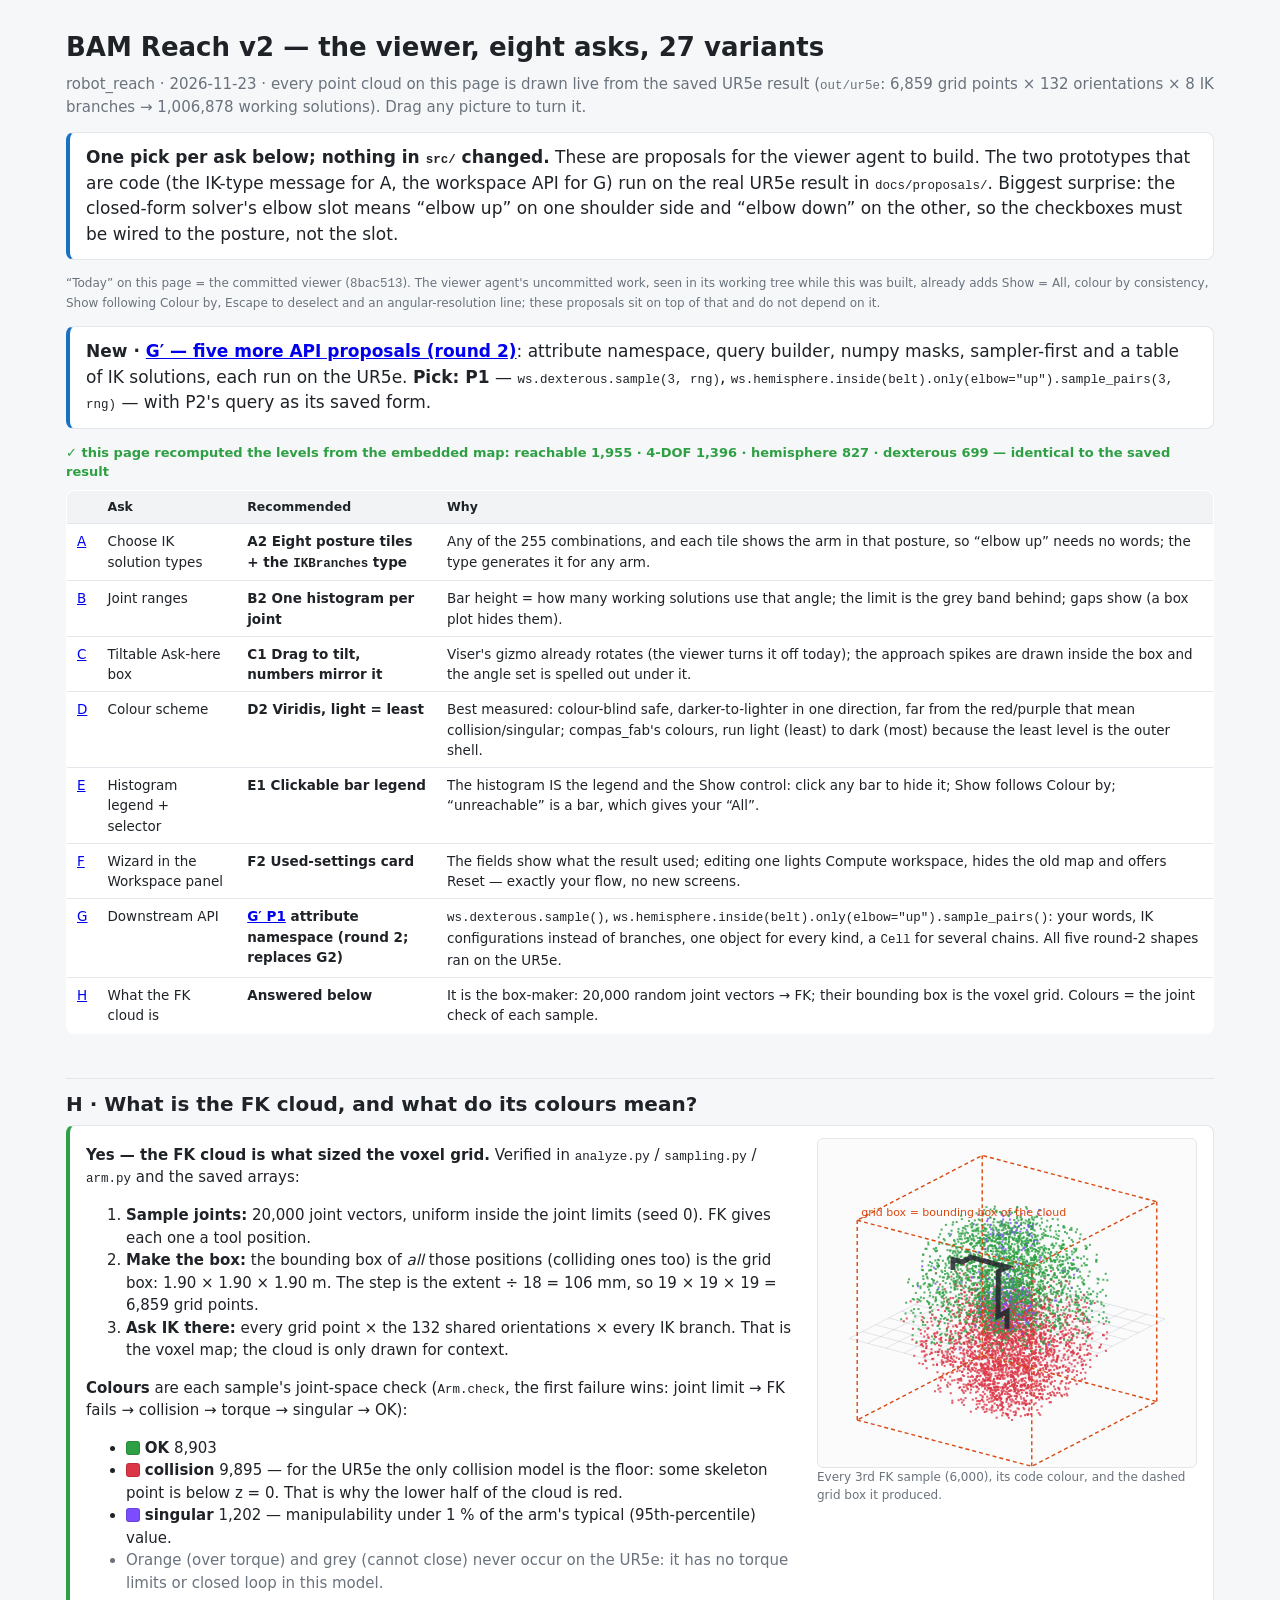
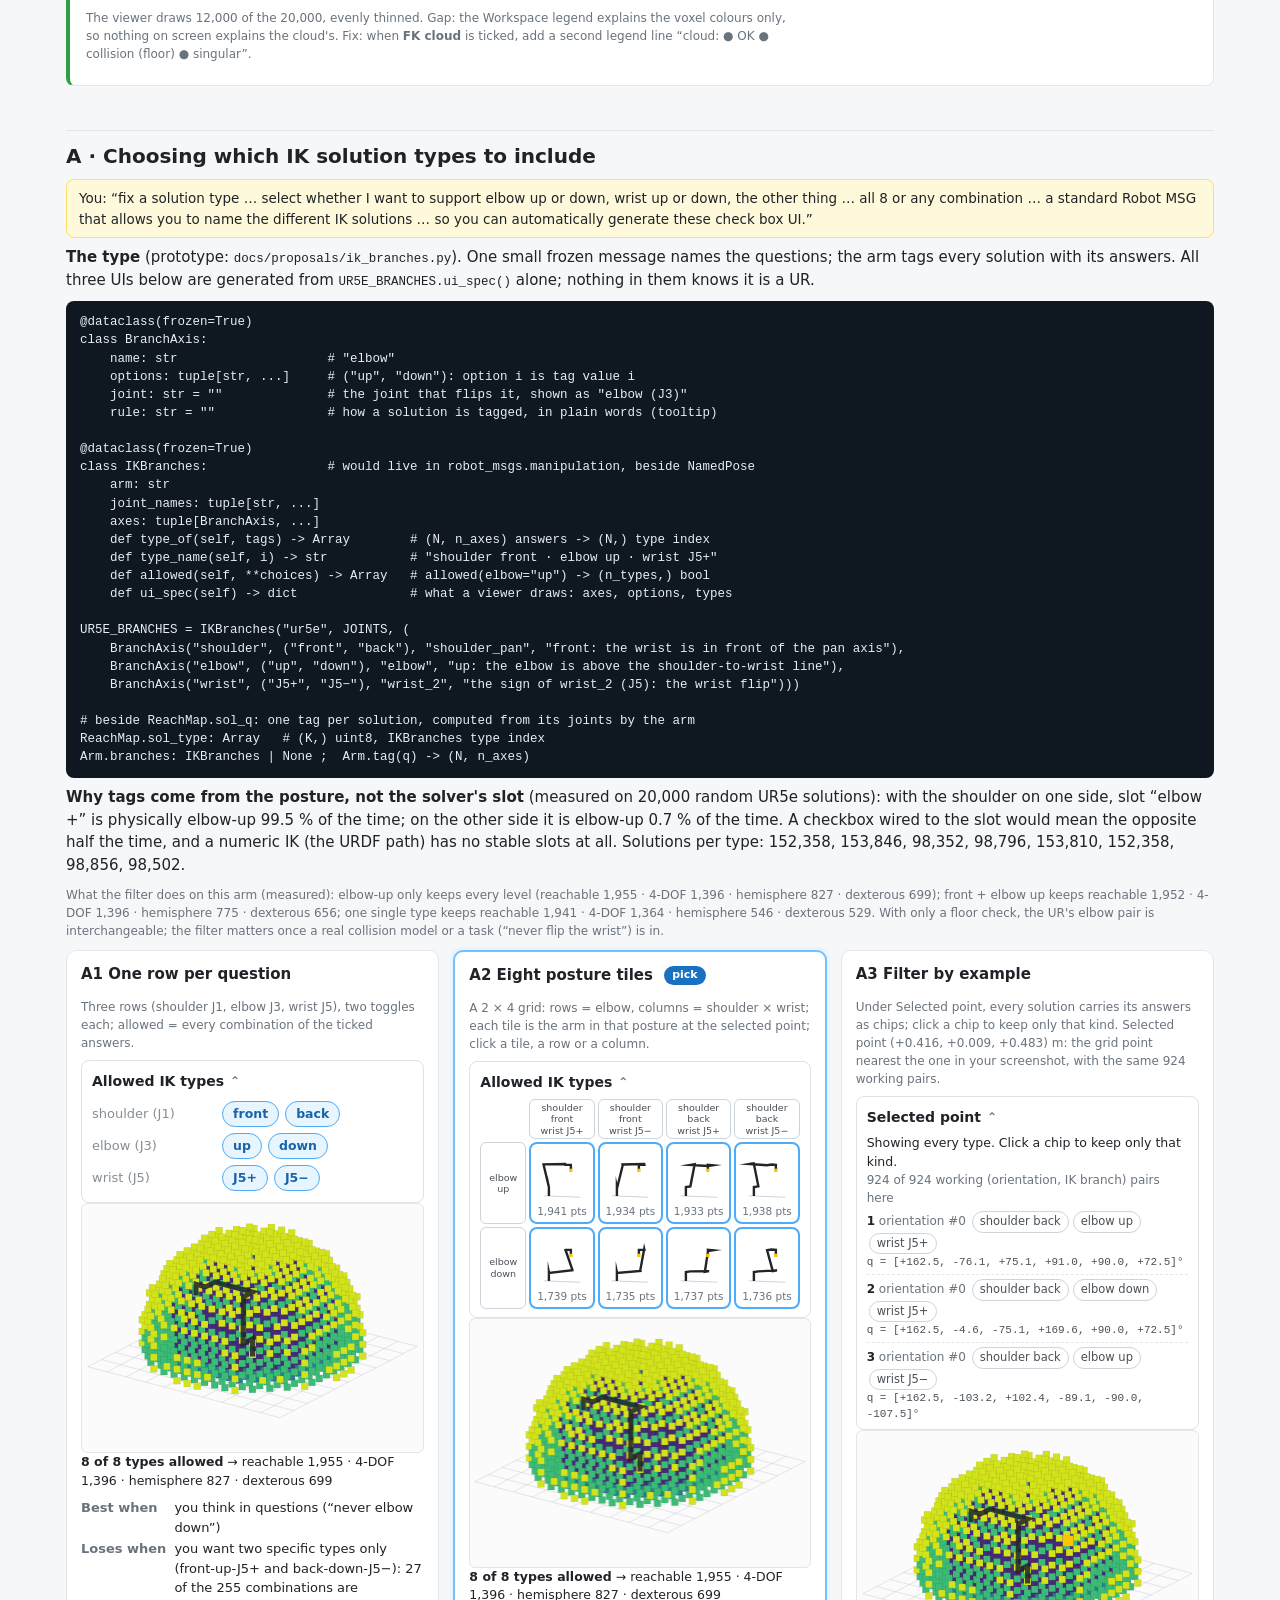
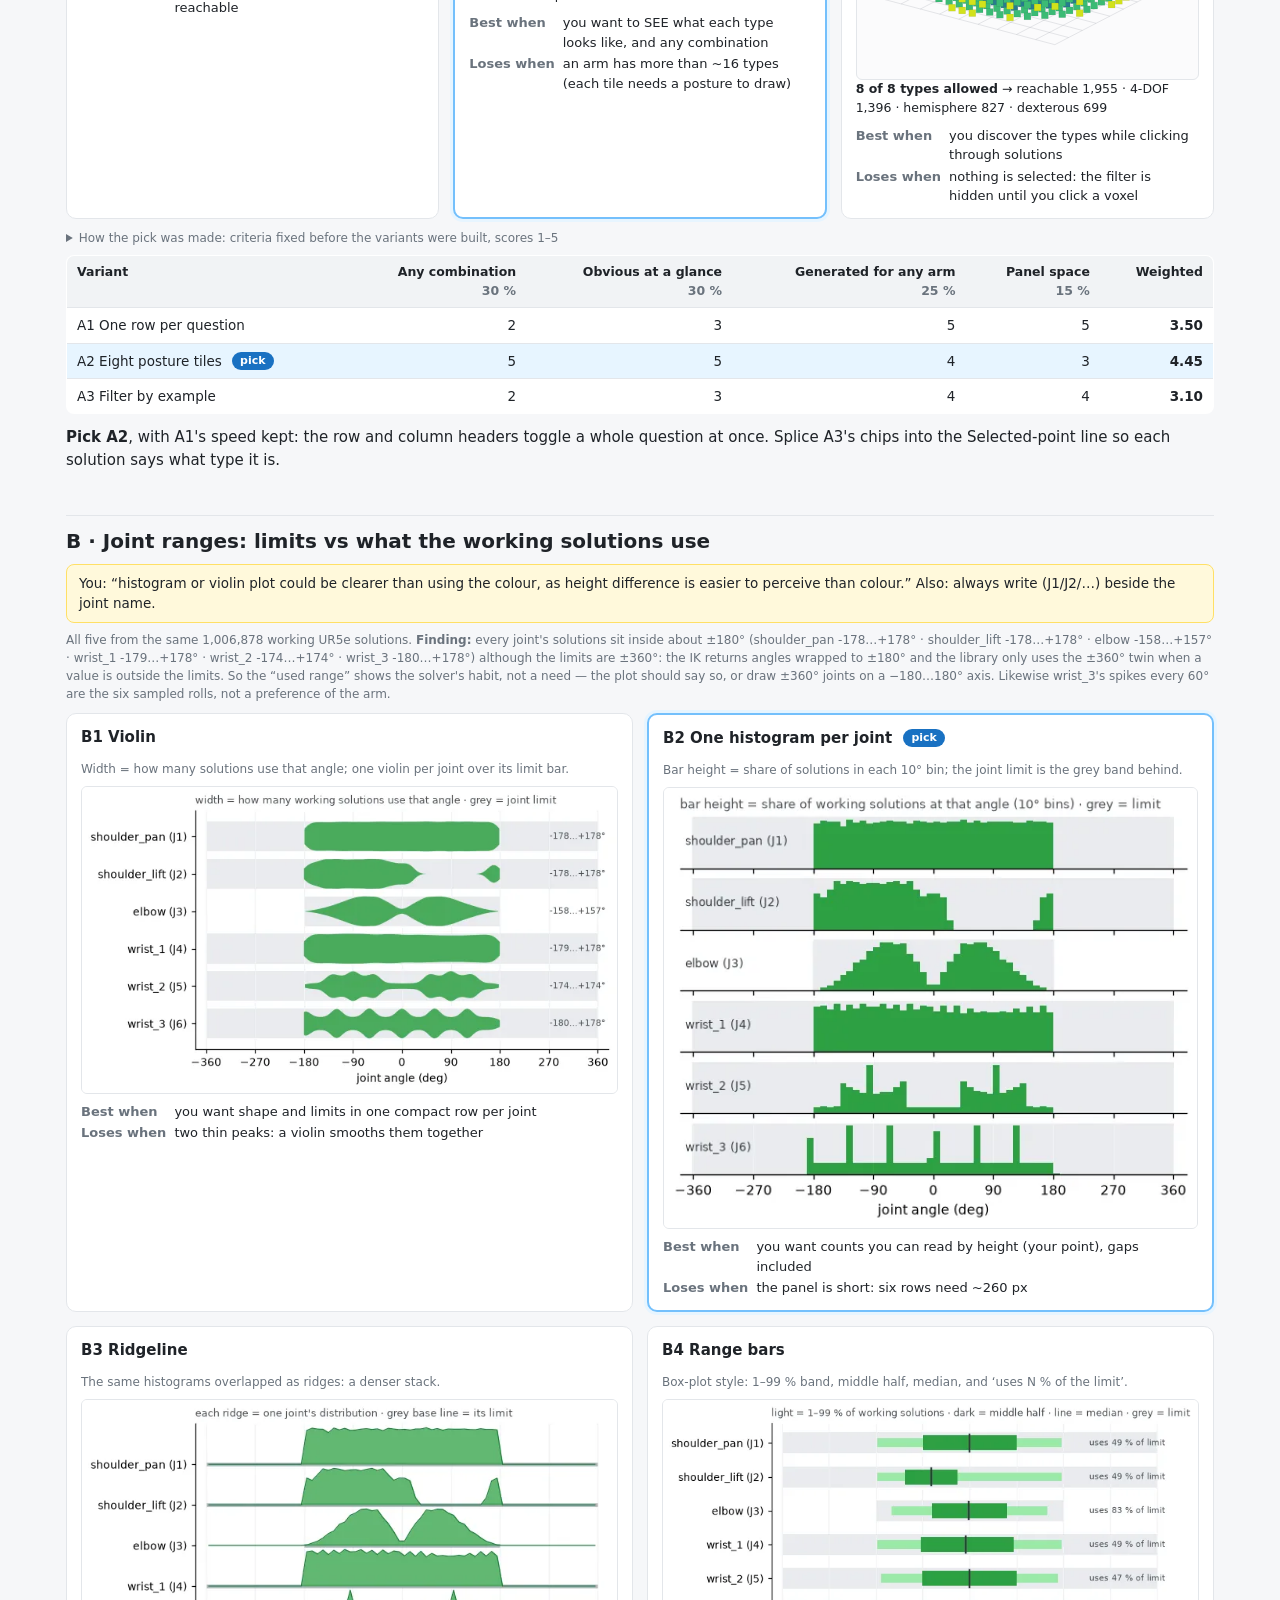
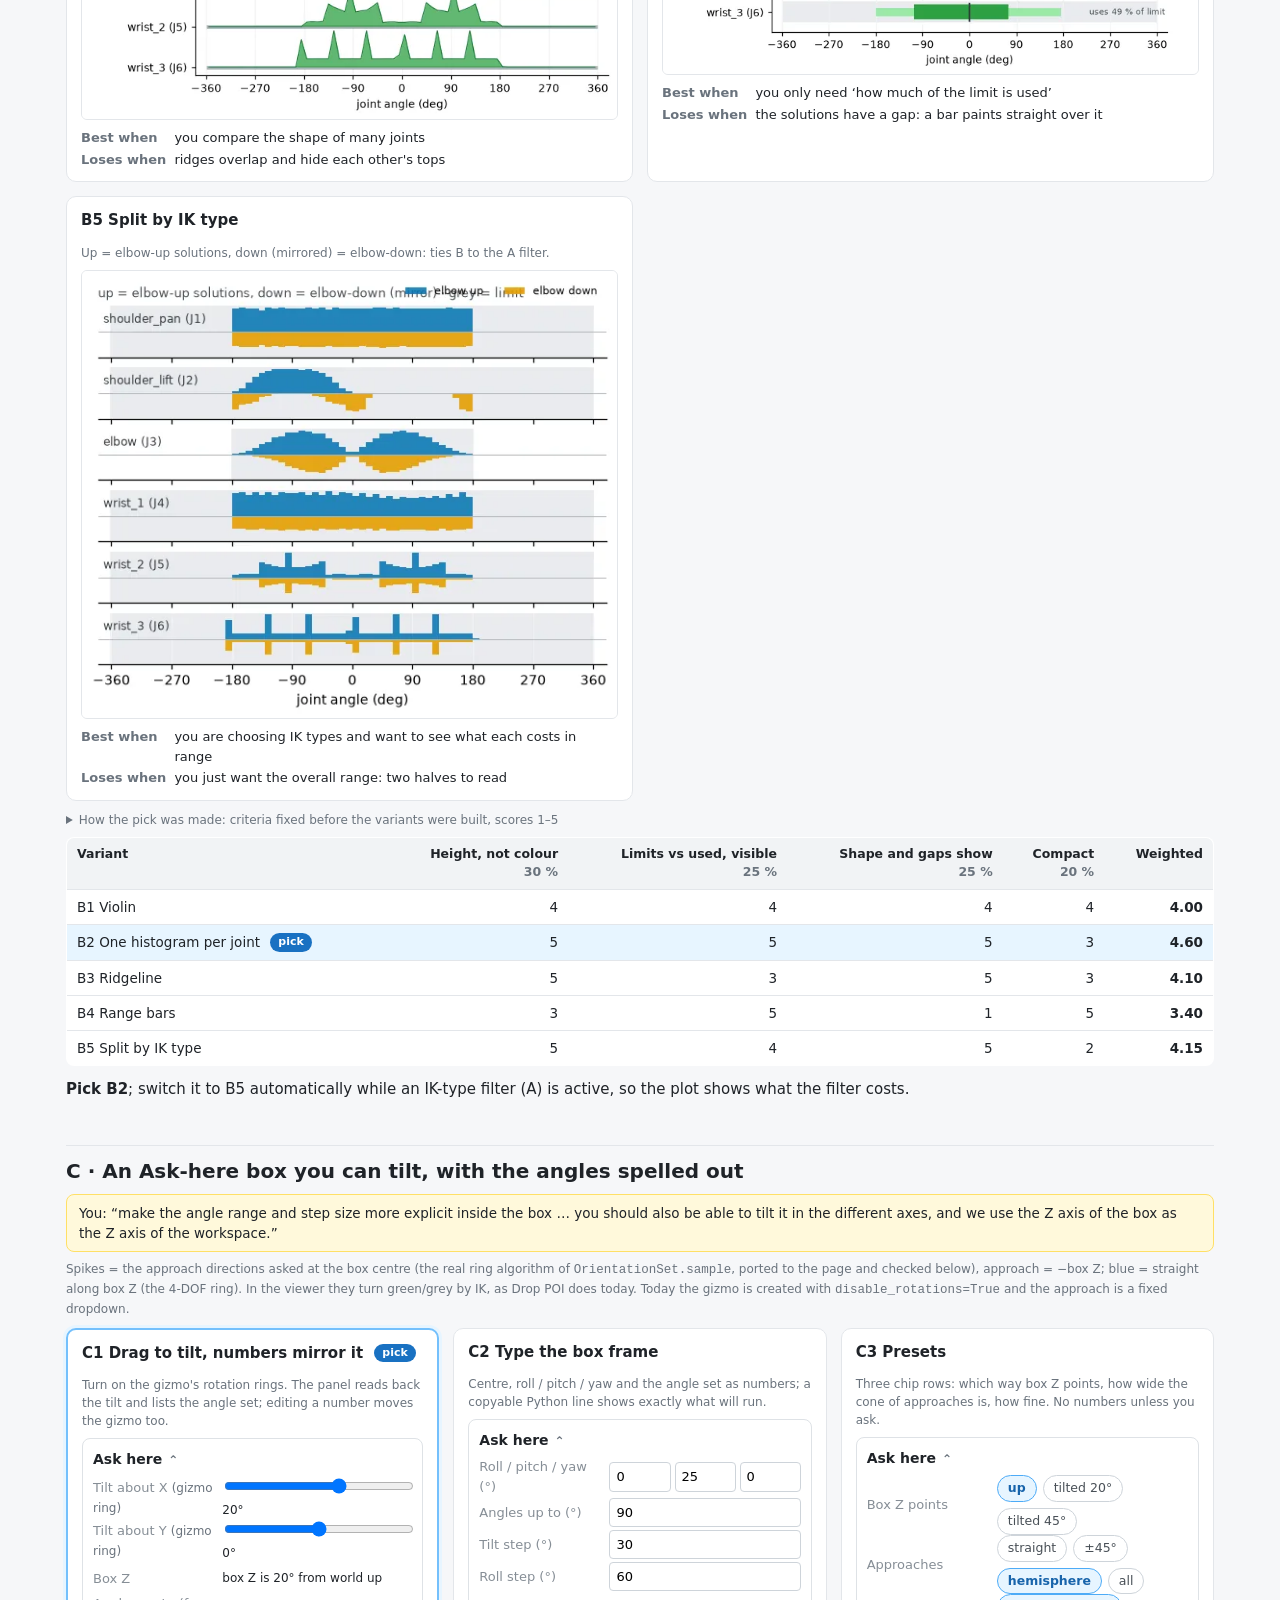
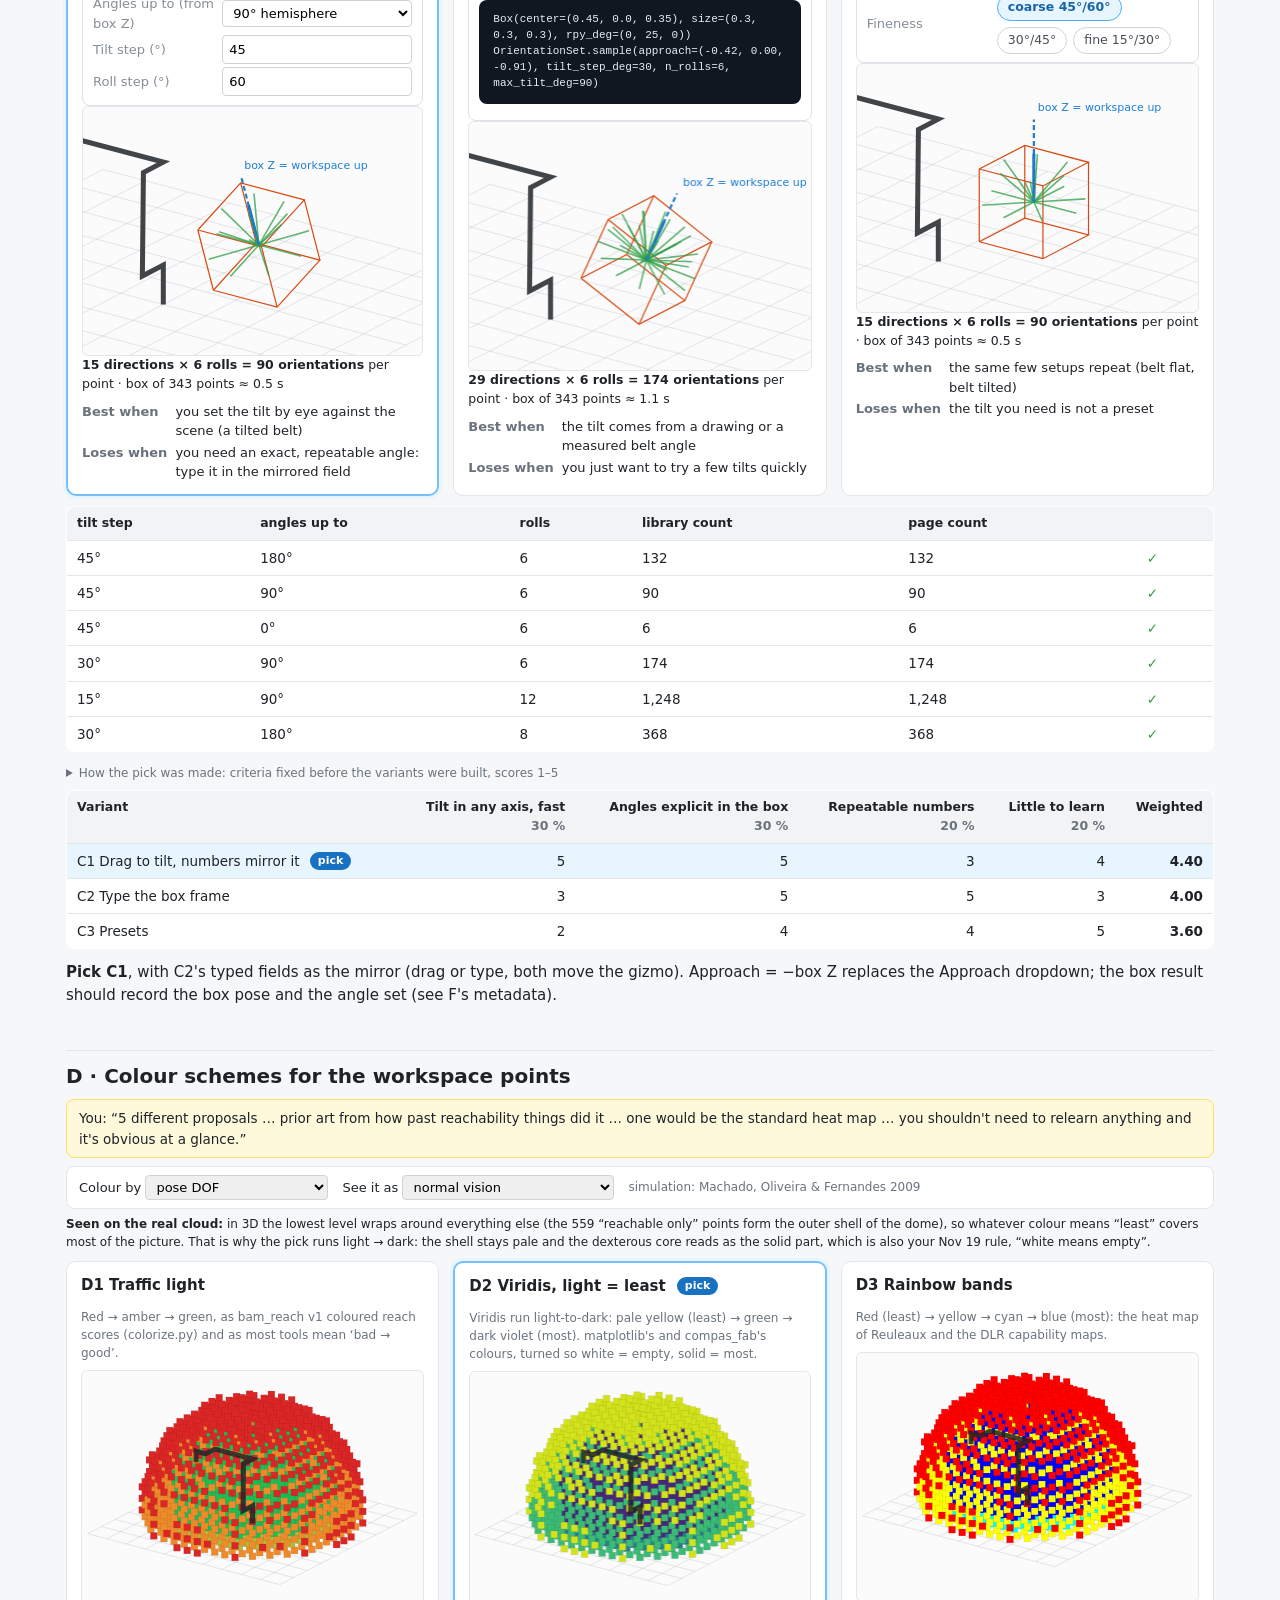
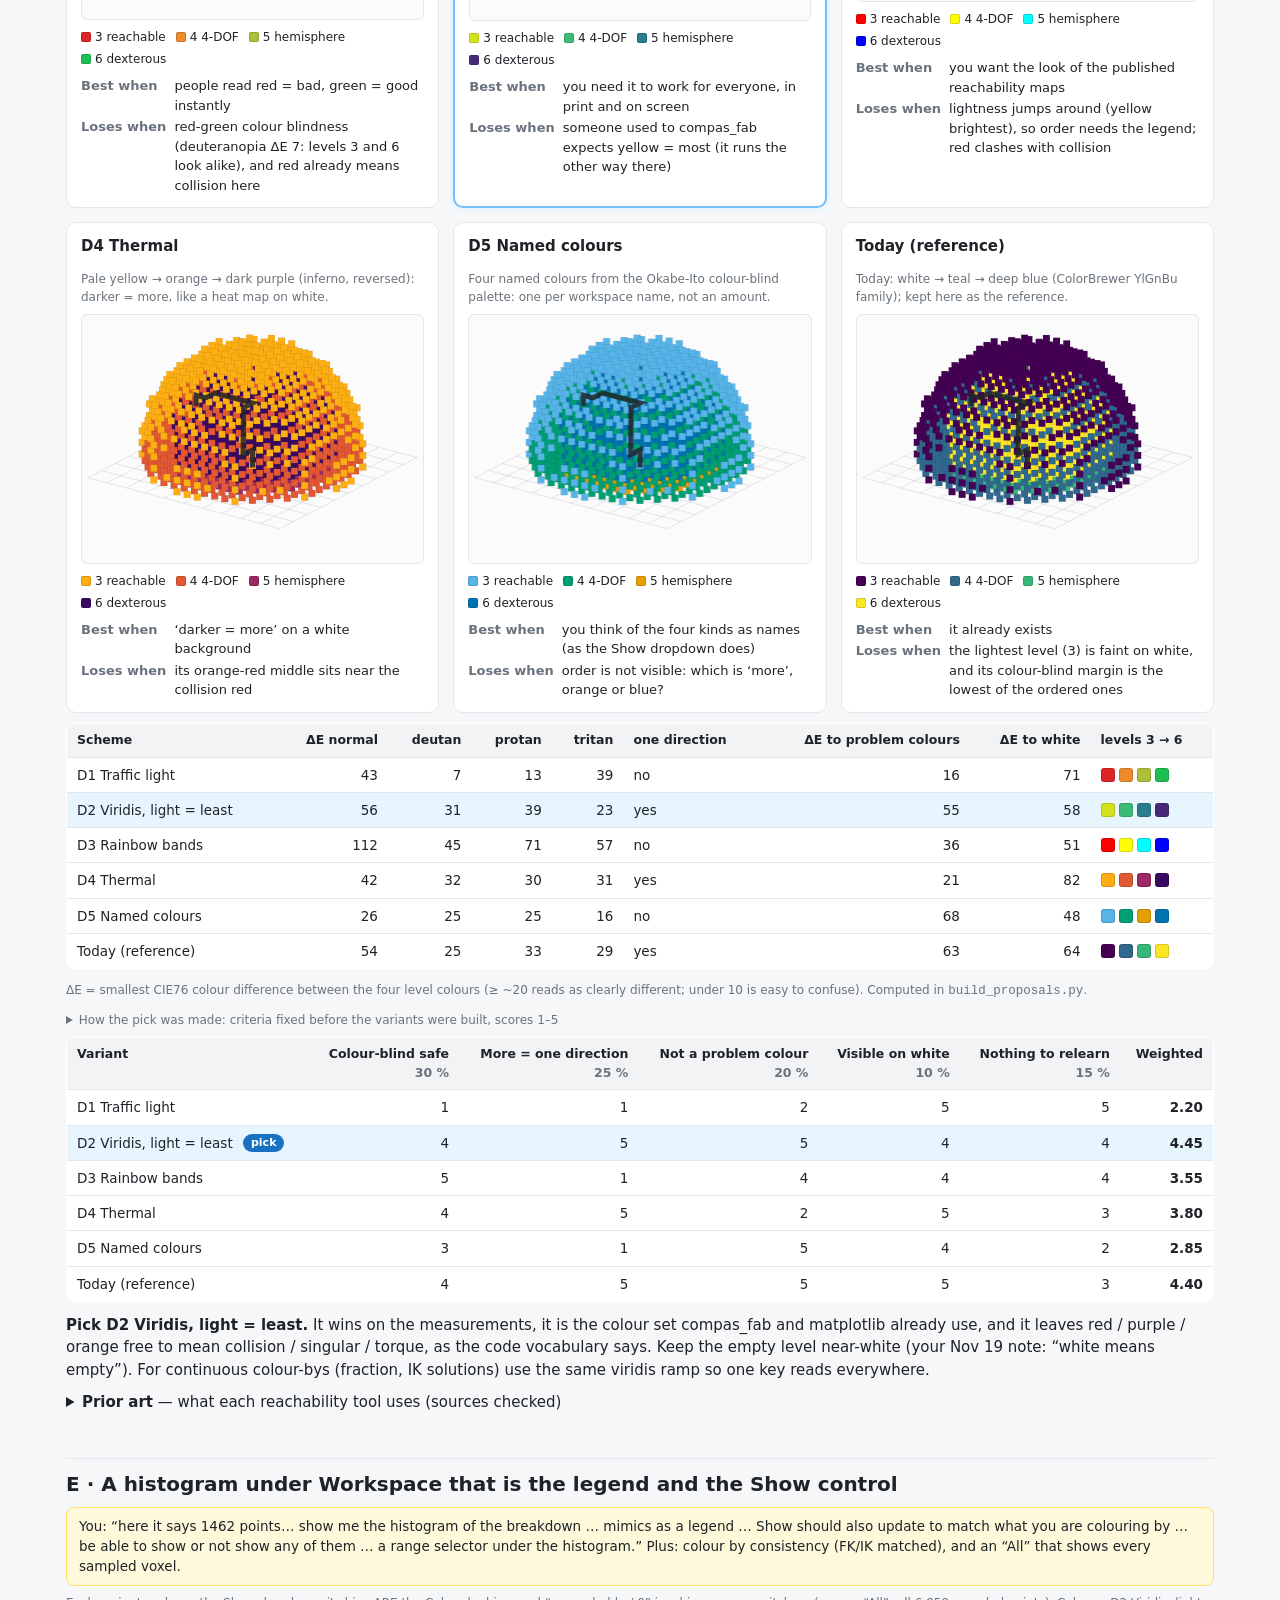
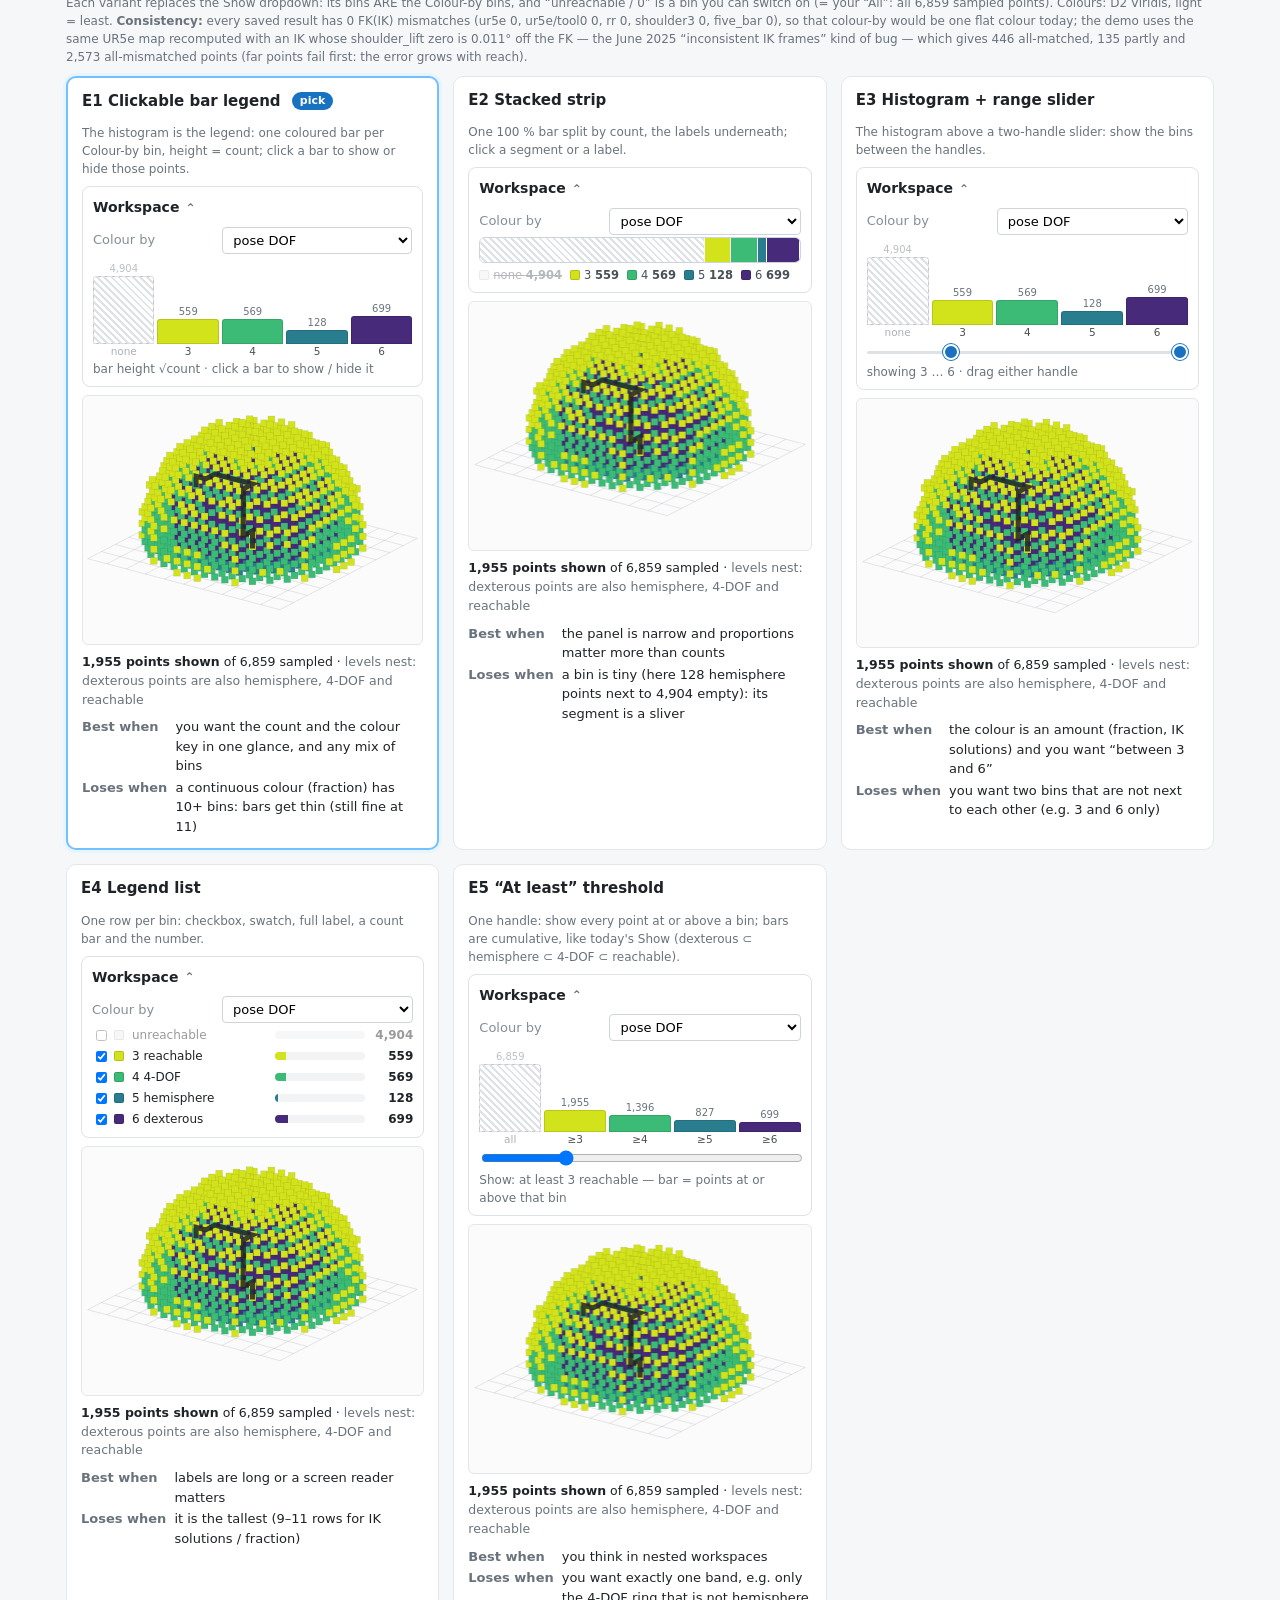
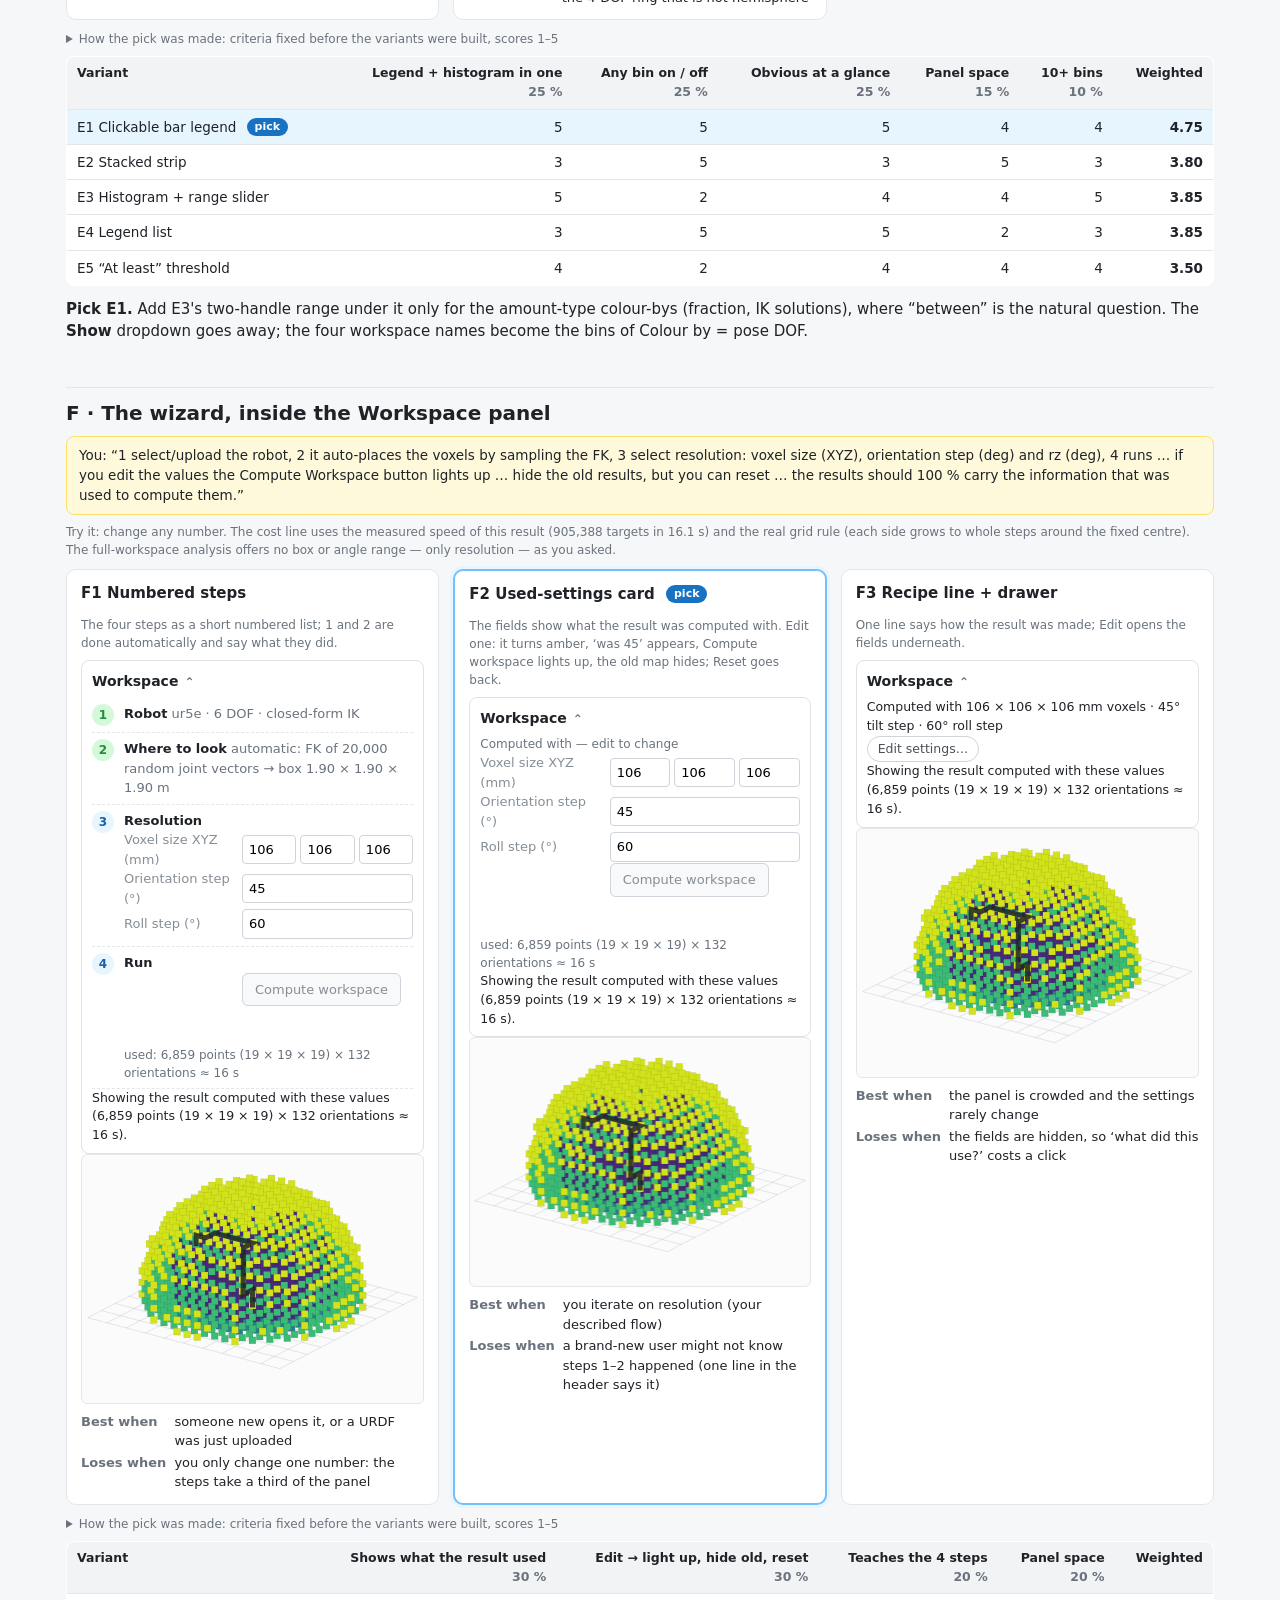
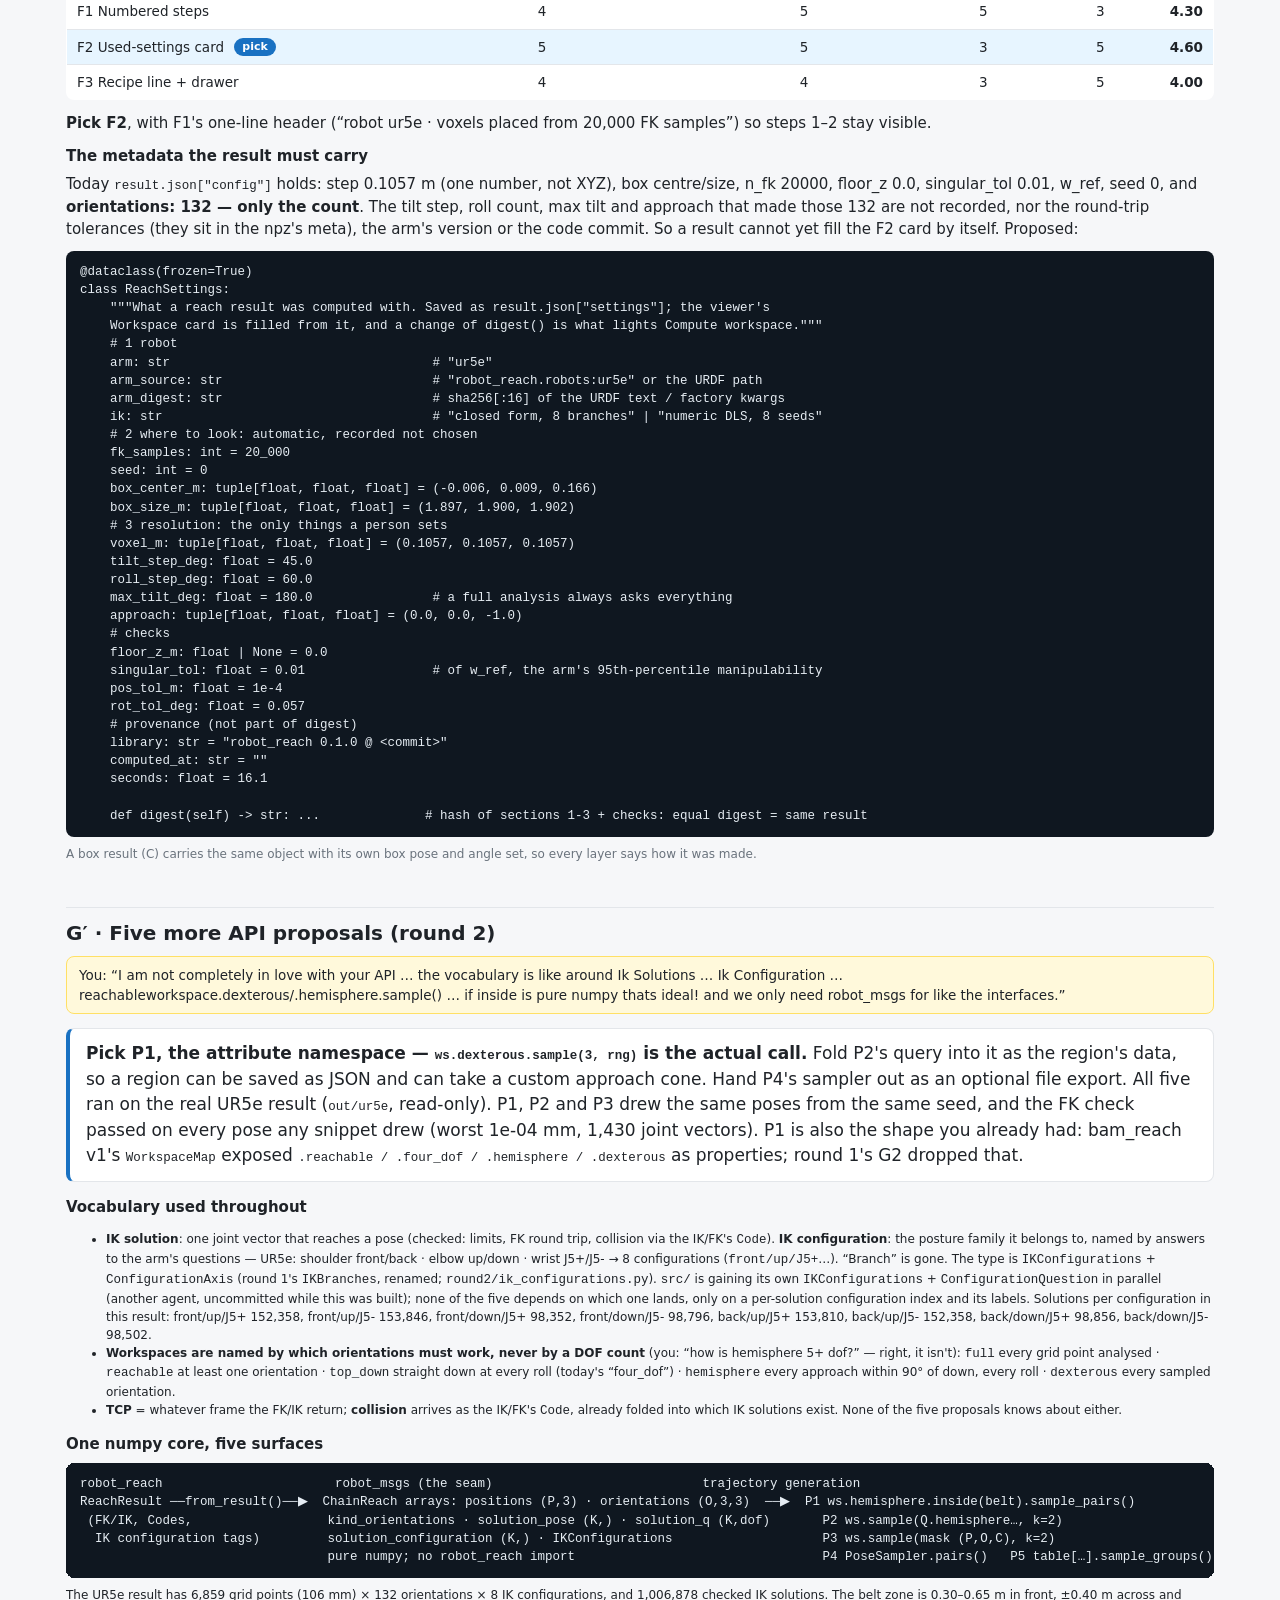
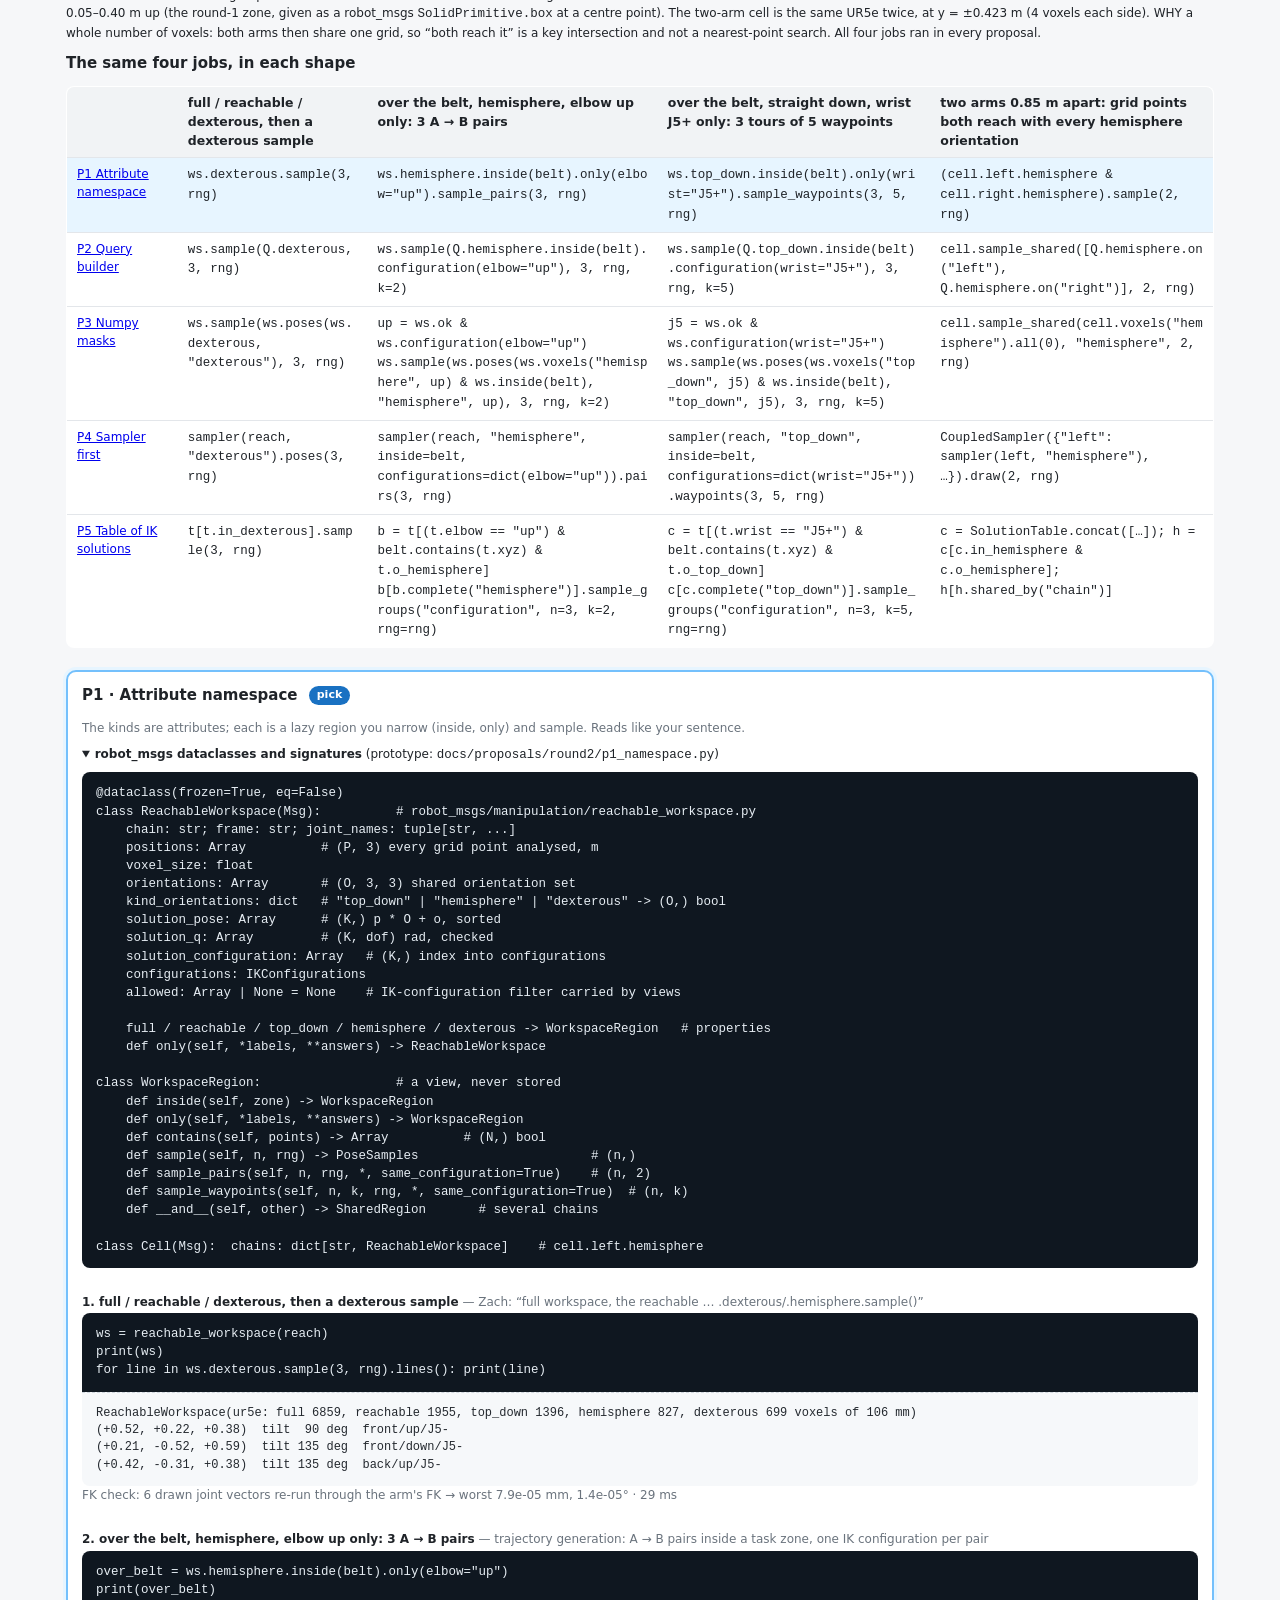
==== commit 72a29f8e: "docs/proposals: G' round 2 of the downstream API - five shapes (attribute namespace, query builder, " ====
--- a/reports/reach-proposals-2026-11-23.html
+++ b/reports/reach-proposals-2026-11-23.html
@@ -125,8 +125,9 @@
 The two prototypes that are code (the IK-type message for A, the workspace API for G) run on the real UR5e result in <code>docs/proposals/</code>.
 Biggest surprise: the closed-form solver's elbow slot means “elbow up” on one shoulder side and “elbow down” on the other, so the checkboxes must be wired to the posture, not the slot.</div>
 <p class="muted small">“Today” on this page = the committed viewer (<code>8bac513</code>). The viewer agent's uncommitted work, seen in its working tree while this was built, already adds Show = All, colour by consistency, Show following Colour by, Escape to deselect and an angular-resolution line; these proposals sit on top of that and do not depend on it.</p>
+<div class="verdict"><b>New · <a href="#g2">G′ — five more API proposals (round 2)</a></b>: attribute namespace, query builder, numpy masks, sampler-first and a table of IK solutions, each run on the UR5e. <b>Pick: P1</b> — <code>ws.dexterous.sample(3, rng)</code>, <code>ws.hemisphere.inside(belt).only(elbow="up").sample_pairs(3, rng)</code> — with P2's query as its saved form.</div>
 <div class="selfcheck"></div>
-<table><tr><th></th><th>Ask</th><th>Recommended</th><th>Why</th></tr><tr><td><a href='#a'>A</a></td><td>Choose IK solution types</td><td><b>A2 Eight posture tiles + the <code>IKBranches</code> type</b></td><td>Any of the 255 combinations, and each tile shows the arm in that posture, so “elbow up” needs no words; the type generates it for any arm.</td></tr><tr><td><a href='#b'>B</a></td><td>Joint ranges</td><td><b>B2 One histogram per joint</b></td><td>Bar height = how many working solutions use that angle; the limit is the grey band behind; gaps show (a box plot hides them).</td></tr><tr><td><a href='#c'>C</a></td><td>Tiltable Ask-here box</td><td><b>C1 Drag to tilt, numbers mirror it</b></td><td>Viser's gizmo already rotates (the viewer turns it off today); the approach spikes are drawn inside the box and the angle set is spelled out under it.</td></tr><tr><td><a href='#d'>D</a></td><td>Colour scheme</td><td><b>D2 Viridis, light = least</b></td><td>Best measured: colour-blind safe, darker-to-lighter in one direction, far from the red/purple that mean collision/singular; compas_fab's colours, run light (least) to dark (most) because the least level is the outer shell.</td></tr><tr><td><a href='#e'>E</a></td><td>Histogram legend + selector</td><td><b>E1 Clickable bar legend</b></td><td>The histogram IS the legend and the Show control: click any bar to hide it; Show follows Colour by; “unreachable” is a bar, which gives your “All”.</td></tr><tr><td><a href='#f'>F</a></td><td>Wizard in the Workspace panel</td><td><b>F2 Used-settings card</b></td><td>The fields show what the result used; editing one lights Compute workspace, hides the old map and offers Reset — exactly your flow, no new screens.</td></tr><tr><td><a href='#g'>G</a></td><td>Downstream API</td><td><b>G2 A <code>ReachableWorkspace</code> value in robot_msgs</b></td><td>Trajectory code reads it without importing robot_reach; it samples only poses that were checked. Prototype ran on the UR5e (output below).</td></tr><tr><td><a href='#h'>H</a></td><td>What the FK cloud is</td><td><b>Answered below</b></td><td>It is the box-maker: 20,000 random joint vectors → FK; their bounding box is the voxel grid. Colours = the joint check of each sample.</td></tr></table>
+<table><tr><th></th><th>Ask</th><th>Recommended</th><th>Why</th></tr><tr><td><a href='#a'>A</a></td><td>Choose IK solution types</td><td><b>A2 Eight posture tiles + the <code>IKBranches</code> type</b></td><td>Any of the 255 combinations, and each tile shows the arm in that posture, so “elbow up” needs no words; the type generates it for any arm.</td></tr><tr><td><a href='#b'>B</a></td><td>Joint ranges</td><td><b>B2 One histogram per joint</b></td><td>Bar height = how many working solutions use that angle; the limit is the grey band behind; gaps show (a box plot hides them).</td></tr><tr><td><a href='#c'>C</a></td><td>Tiltable Ask-here box</td><td><b>C1 Drag to tilt, numbers mirror it</b></td><td>Viser's gizmo already rotates (the viewer turns it off today); the approach spikes are drawn inside the box and the angle set is spelled out under it.</td></tr><tr><td><a href='#d'>D</a></td><td>Colour scheme</td><td><b>D2 Viridis, light = least</b></td><td>Best measured: colour-blind safe, darker-to-lighter in one direction, far from the red/purple that mean collision/singular; compas_fab's colours, run light (least) to dark (most) because the least level is the outer shell.</td></tr><tr><td><a href='#e'>E</a></td><td>Histogram legend + selector</td><td><b>E1 Clickable bar legend</b></td><td>The histogram IS the legend and the Show control: click any bar to hide it; Show follows Colour by; “unreachable” is a bar, which gives your “All”.</td></tr><tr><td><a href='#f'>F</a></td><td>Wizard in the Workspace panel</td><td><b>F2 Used-settings card</b></td><td>The fields show what the result used; editing one lights Compute workspace, hides the old map and offers Reset — exactly your flow, no new screens.</td></tr><tr><td><a href='#g'>G</a></td><td>Downstream API</td><td><b><a href='#g2'>G′ P1</a> attribute namespace (round 2; replaces G2)</b></td><td><code>ws.dexterous.sample()</code>, <code>ws.hemisphere.inside(belt).only(elbow="up").sample_pairs()</code>: your words, IK configurations instead of branches, one object for every kind, a <code>Cell</code> for several chains. All five round-2 shapes ran on the UR5e.</td></tr><tr><td><a href='#h'>H</a></td><td>What the FK cloud is</td><td><b>Answered below</b></td><td>It is the box-maker: 20,000 random joint vectors → FK; their bounding box is the voxel grid. Colours = the joint check of each sample.</td></tr></table>
 
 <h2 id="h">H · What is the FK cloud, and what do its colours mean?</h2>
 <div class="answer"><div>
@@ -220,9 +221,9 @@
 <div class="grid">
 <div class='card dview' data-scheme='traffic'><h3>D1 Traffic light</h3><div class='muted small'>Red → amber → green, as bam_reach v1 coloured reach scores (colorize.py) and as most tools mean ‘bad → good’.</div><canvas></canvas><div class='legend'></div><div class='trade'><b>Best when</b><span>people read red = bad, green = good instantly</span><b>Loses when</b><span>red-green colour blindness (deuteranopia ΔE 7: levels 3 and 6 look alike), and red already means collision here</span></div></div><div class='card picked dview' data-scheme='viridis'><h3>D2 Viridis, light = least <span class=badge>pick</span></h3><div class='muted small'>Viridis run light-to-dark: pale yellow (least) → green → dark violet (most). matplotlib's and compas_fab's colours, turned so white = empty, solid = most.</div><canvas></canvas><div class='legend'></div><div class='trade'><b>Best when</b><span>you need it to work for everyone, in print and on screen</span><b>Loses when</b><span>someone used to compas_fab expects yellow = most (it runs the other way there)</span></div></div><div class='card dview' data-scheme='rainbow'><h3>D3 Rainbow bands</h3><div class='muted small'>Red (least) → yellow → cyan → blue (most): the heat map of Reuleaux and the DLR capability maps.</div><canvas></canvas><div class='legend'></div><div class='trade'><b>Best when</b><span>you want the look of the published reachability maps</span><b>Loses when</b><span>lightness jumps around (yellow brightest), so order needs the legend; red clashes with collision</span></div></div><div class='card dview' data-scheme='thermal'><h3>D4 Thermal</h3><div class='muted small'>Pale yellow → orange → dark purple (inferno, reversed): darker = more, like a heat map on white.</div><canvas></canvas><div class='legend'></div><div class='trade'><b>Best when</b><span>‘darker = more’ on a white background</span><b>Loses when</b><span>its orange-red middle sits near the collision red</span></div></div><div class='card dview' data-scheme='okabe'><h3>D5 Named colours</h3><div class='muted small'>Four named colours from the Okabe-Ito colour-blind palette: one per workspace name, not an amount.</div><canvas></canvas><div class='legend'></div><div class='trade'><b>Best when</b><span>you think of the four kinds as names (as the Show dropdown does)</span><b>Loses when</b><span>order is not visible: which is ‘more’, orange or blue?</span></div></div><div class='card dview' data-scheme='today'><h3>Today (reference)</h3><div class='muted small'>Today: white → teal → deep blue (ColorBrewer YlGnBu family); kept here as the reference.</div><canvas></canvas><div class='legend'></div><div class='trade'><b>Best when</b><span>it already exists</span><b>Loses when</b><span>the lightest level (3) is faint on white, and its colour-blind margin is the lowest of the ordered ones</span></div></div>
 </div>
-<table><tr><th>Scheme</th><th class="num">ΔE normal</th><th class="num">deutan</th><th class="num">protan</th><th class="num">tritan</th><th>one direction</th><th class="num">ΔE to problem colours</th><th class="num">ΔE to white</th><th>levels 3 → 6</th></tr><tr><td>D1 Traffic light</td><td class='num'>43</td><td class='num'>7</td><td class='num'>13</td><td class='num'>39</td><td>no</td><td class='num'>16</td><td class='num'>71</td><td><span class='sw' style='background:rgb(220, 38, 38)'></span> <span class='sw' style='background:rgb(237, 139, 43)'></span> <span class='sw' style='background:rgb(173, 190, 58)'></span> <span class='sw' style='background:rgb(30, 190, 85)'></span></td></tr><tr class=pick><td>D2 Viridis, light = least</td><td class='num'>56</td><td class='num'>31</td><td class='num'>39</td><td class='num'>23</td><td>yes</td><td class='num'>55</td><td class='num'>58</td><td><span class='sw' style='background:rgb(210, 226, 27)'></span> <span class='sw' style='background:rgb(59, 187, 117)'></span> <span class='sw' style='background:rgb(40, 125, 142)'></span> <span class='sw' style='background:rgb(71, 42, 122)'></span></td></tr><tr><td>D3 Rainbow bands</td><td class='num'>112</td><td class='num'>45</td><td class='num'>71</td><td class='num'>57</td><td>no</td><td class='num'>36</td><td class='num'>51</td><td><span class='sw' style='background:rgb(255, 0, 0)'></span> <span class='sw' style='background:rgb(255, 255, 0)'></span> <span class='sw' style='background:rgb(0, 255, 255)'></span> <span class='sw' style='background:rgb(0, 0, 255)'></span></td></tr><tr><td>D4 Thermal</td><td class='num'>42</td><td class='num'>32</td><td class='num'>30</td><td class='num'>31</td><td>yes</td><td class='num'>21</td><td class='num'>82</td><td><span class='sw' style='background:rgb(252, 174, 18)'></span> <span class='sw' style='background:rgb(226, 87, 52)'></span> <span class='sw' style='background:rgb(155, 41, 100)'></span> <span class='sw' style='background:rgb(57, 9, 99)'></span></td></tr><tr><td>D5 Named colours</td><td class='num'>26</td><td class='num'>25</td><td class='num'>25</td><td class='num'>16</td><td>no</td><td class='num'>68</td><td class='num'>48</td><td><span class='sw' style='background:rgb(86, 180, 233)'></span> <span class='sw' style='background:rgb(0, 158, 115)'></span> <span class='sw' style='background:rgb(230, 159, 0)'></span> <span class='sw' style='background:rgb(0, 114, 178)'></span></td></tr><tr><td>Today (reference)</td><td class='num'>26</td><td class='num'>19</td><td class='num'>19</td><td class='num'>19</td><td>yes</td><td class='num'>53</td><td class='num'>34</td><td><span class='sw' style='background:rgb(161, 218, 180)'></span> <span class='sw' style='background:rgb(65, 182, 196)'></span> <span class='sw' style='background:rgb(34, 94, 168)'></span> <span class='sw' style='background:rgb(12, 44, 132)'></span></td></tr></table>
+<table><tr><th>Scheme</th><th class="num">ΔE normal</th><th class="num">deutan</th><th class="num">protan</th><th class="num">tritan</th><th>one direction</th><th class="num">ΔE to problem colours</th><th class="num">ΔE to white</th><th>levels 3 → 6</th></tr><tr><td>D1 Traffic light</td><td class='num'>43</td><td class='num'>7</td><td class='num'>13</td><td class='num'>39</td><td>no</td><td class='num'>16</td><td class='num'>71</td><td><span class='sw' style='background:rgb(220, 38, 38)'></span> <span class='sw' style='background:rgb(237, 139, 43)'></span> <span class='sw' style='background:rgb(173, 190, 58)'></span> <span class='sw' style='background:rgb(30, 190, 85)'></span></td></tr><tr class=pick><td>D2 Viridis, light = least</td><td class='num'>56</td><td class='num'>31</td><td class='num'>39</td><td class='num'>23</td><td>yes</td><td class='num'>55</td><td class='num'>58</td><td><span class='sw' style='background:rgb(210, 226, 27)'></span> <span class='sw' style='background:rgb(59, 187, 117)'></span> <span class='sw' style='background:rgb(40, 125, 142)'></span> <span class='sw' style='background:rgb(71, 42, 122)'></span></td></tr><tr><td>D3 Rainbow bands</td><td class='num'>112</td><td class='num'>45</td><td class='num'>71</td><td class='num'>57</td><td>no</td><td class='num'>36</td><td class='num'>51</td><td><span class='sw' style='background:rgb(255, 0, 0)'></span> <span class='sw' style='background:rgb(255, 255, 0)'></span> <span class='sw' style='background:rgb(0, 255, 255)'></span> <span class='sw' style='background:rgb(0, 0, 255)'></span></td></tr><tr><td>D4 Thermal</td><td class='num'>42</td><td class='num'>32</td><td class='num'>30</td><td class='num'>31</td><td>yes</td><td class='num'>21</td><td class='num'>82</td><td><span class='sw' style='background:rgb(252, 174, 18)'></span> <span class='sw' style='background:rgb(226, 87, 52)'></span> <span class='sw' style='background:rgb(155, 41, 100)'></span> <span class='sw' style='background:rgb(57, 9, 99)'></span></td></tr><tr><td>D5 Named colours</td><td class='num'>26</td><td class='num'>25</td><td class='num'>25</td><td class='num'>16</td><td>no</td><td class='num'>68</td><td class='num'>48</td><td><span class='sw' style='background:rgb(86, 180, 233)'></span> <span class='sw' style='background:rgb(0, 158, 115)'></span> <span class='sw' style='background:rgb(230, 159, 0)'></span> <span class='sw' style='background:rgb(0, 114, 178)'></span></td></tr><tr><td>Today (reference)</td><td class='num'>54</td><td class='num'>25</td><td class='num'>33</td><td class='num'>29</td><td>yes</td><td class='num'>63</td><td class='num'>64</td><td><span class='sw' style='background:rgb(68, 1, 84)'></span> <span class='sw' style='background:rgb(49, 104, 141)'></span> <span class='sw' style='background:rgb(55, 183, 119)'></span> <span class='sw' style='background:rgb(253, 231, 37)'></span></td></tr></table>
 <p class="muted small">ΔE = smallest CIE76 colour difference between the four level colours (≥ ~20 reads as clearly different; under 10 is easy to confuse). Computed in <code>build_proposals.py</code>.</p>
-<details><summary class='muted small'>How the pick was made: criteria fixed before the variants were built, scores 1–5</summary><ul class='small'><li><b>Colour-blind safe</b> (30 %): smallest colour difference (CIE76 ΔE) between the four levels under deuteranopia, protanopia and tritanopia (Machado 2009); ≥30 → 5, ≥22 → 4, ≥15 → 3, ≥10 → 2</li><li><b>More = one direction</b> (25 %): lightness changes the same way from 3 to 6, so order reads without the legend (and survives greyscale)</li><li><b>Not a problem colour</b> (20 %): ΔE from the collision red and singular purple the viewer already uses; ≥50 → 5, ≥35 → 4, ≥25 → 3</li><li><b>Visible on white</b> (10 %): ΔE of the faintest level from the white background</li><li><b>Nothing to relearn</b> (15 %): judgement: how familiar the convention already is</li></ul></details><table><tr><th>Variant</th><th class='num' title='smallest colour difference (CIE76 ΔE) between the four levels under deuteranopia, protanopia and tritanopia (Machado 2009); ≥30 → 5, ≥22 → 4, ≥15 → 3, ≥10 → 2'>Colour-blind safe<br><span class='muted'>30 %</span></th><th class='num' title='lightness changes the same way from 3 to 6, so order reads without the legend (and survives greyscale)'>More = one direction<br><span class='muted'>25 %</span></th><th class='num' title='ΔE from the collision red and singular purple the viewer already uses; ≥50 → 5, ≥35 → 4, ≥25 → 3'>Not a problem colour<br><span class='muted'>20 %</span></th><th class='num' title='ΔE of the faintest level from the white background'>Visible on white<br><span class='muted'>10 %</span></th><th class='num' title='judgement: how familiar the convention already is'>Nothing to relearn<br><span class='muted'>15 %</span></th><th class='num'>Weighted</th></tr><tr><td>D1 Traffic light</td><td class='num'>1</td><td class='num'>1</td><td class='num'>2</td><td class='num'>5</td><td class='num'>5</td><td class='num'><b>2.20</b></td></tr><tr class='pick'><td>D2 Viridis, light = least <span class=badge>pick</span></td><td class='num'>4</td><td class='num'>5</td><td class='num'>5</td><td class='num'>4</td><td class='num'>4</td><td class='num'><b>4.45</b></td></tr><tr><td>D3 Rainbow bands</td><td class='num'>5</td><td class='num'>1</td><td class='num'>4</td><td class='num'>4</td><td class='num'>4</td><td class='num'><b>3.55</b></td></tr><tr><td>D4 Thermal</td><td class='num'>4</td><td class='num'>5</td><td class='num'>2</td><td class='num'>5</td><td class='num'>3</td><td class='num'><b>3.80</b></td></tr><tr><td>D5 Named colours</td><td class='num'>3</td><td class='num'>1</td><td class='num'>5</td><td class='num'>4</td><td class='num'>2</td><td class='num'><b>2.85</b></td></tr><tr><td>Today (reference)</td><td class='num'>3</td><td class='num'>5</td><td class='num'>5</td><td class='num'>2</td><td class='num'>3</td><td class='num'><b>3.80</b></td></tr></table>
+<details><summary class='muted small'>How the pick was made: criteria fixed before the variants were built, scores 1–5</summary><ul class='small'><li><b>Colour-blind safe</b> (30 %): smallest colour difference (CIE76 ΔE) between the four levels under deuteranopia, protanopia and tritanopia (Machado 2009); ≥30 → 5, ≥22 → 4, ≥15 → 3, ≥10 → 2</li><li><b>More = one direction</b> (25 %): lightness changes the same way from 3 to 6, so order reads without the legend (and survives greyscale)</li><li><b>Not a problem colour</b> (20 %): ΔE from the collision red and singular purple the viewer already uses; ≥50 → 5, ≥35 → 4, ≥25 → 3</li><li><b>Visible on white</b> (10 %): ΔE of the faintest level from the white background</li><li><b>Nothing to relearn</b> (15 %): judgement: how familiar the convention already is</li></ul></details><table><tr><th>Variant</th><th class='num' title='smallest colour difference (CIE76 ΔE) between the four levels under deuteranopia, protanopia and tritanopia (Machado 2009); ≥30 → 5, ≥22 → 4, ≥15 → 3, ≥10 → 2'>Colour-blind safe<br><span class='muted'>30 %</span></th><th class='num' title='lightness changes the same way from 3 to 6, so order reads without the legend (and survives greyscale)'>More = one direction<br><span class='muted'>25 %</span></th><th class='num' title='ΔE from the collision red and singular purple the viewer already uses; ≥50 → 5, ≥35 → 4, ≥25 → 3'>Not a problem colour<br><span class='muted'>20 %</span></th><th class='num' title='ΔE of the faintest level from the white background'>Visible on white<br><span class='muted'>10 %</span></th><th class='num' title='judgement: how familiar the convention already is'>Nothing to relearn<br><span class='muted'>15 %</span></th><th class='num'>Weighted</th></tr><tr><td>D1 Traffic light</td><td class='num'>1</td><td class='num'>1</td><td class='num'>2</td><td class='num'>5</td><td class='num'>5</td><td class='num'><b>2.20</b></td></tr><tr class='pick'><td>D2 Viridis, light = least <span class=badge>pick</span></td><td class='num'>4</td><td class='num'>5</td><td class='num'>5</td><td class='num'>4</td><td class='num'>4</td><td class='num'><b>4.45</b></td></tr><tr><td>D3 Rainbow bands</td><td class='num'>5</td><td class='num'>1</td><td class='num'>4</td><td class='num'>4</td><td class='num'>4</td><td class='num'><b>3.55</b></td></tr><tr><td>D4 Thermal</td><td class='num'>4</td><td class='num'>5</td><td class='num'>2</td><td class='num'>5</td><td class='num'>3</td><td class='num'><b>3.80</b></td></tr><tr><td>D5 Named colours</td><td class='num'>3</td><td class='num'>1</td><td class='num'>5</td><td class='num'>4</td><td class='num'>2</td><td class='num'><b>2.85</b></td></tr><tr><td>Today (reference)</td><td class='num'>4</td><td class='num'>5</td><td class='num'>5</td><td class='num'>5</td><td class='num'>3</td><td class='num'><b>4.40</b></td></tr></table>
 <p><b>Pick D2 Viridis, light = least.</b> It wins on the measurements, it is the colour set compas_fab and matplotlib already use, and it leaves red / purple / orange free to mean collision / singular / torque, as the code vocabulary says. Keep the empty level near-white (your Nov 19 note: “white means empty”). For continuous colour-bys (fraction, IK solutions) use the same viridis ramp so one key reads everywhere.</p>
 <details><summary><b>Prior art</b> — what each reachability tool uses (sources checked)</summary>
 <table><tr><th>Tool / paper</th><th>Scale</th><th>Source</th></tr>
@@ -244,7 +245,7 @@
 
 <h2 id="f">F · The wizard, inside the Workspace panel</h2>
 <div class="ask">You: “1 select/upload the robot, 2 it auto-places the voxels by sampling the FK, 3 select resolution: voxel size (XYZ), orientation step (deg) and rz (deg), 4 runs … if you edit the values the Compute Workspace button lights up … hide the old results, but you can reset … the results should 100 % carry the information that was used to compute them.”</div>
-<p class="muted small">Try it: change any number. The cost line uses the measured speed of this result (905,388 targets in 14.0 s) and the real grid rule (each side grows to whole steps around the fixed centre). The full-workspace analysis offers no box or angle range — only resolution — as you asked.</p>
+<p class="muted small">Try it: change any number. The cost line uses the measured speed of this result (905,388 targets in 16.1 s) and the real grid rule (each side grows to whole steps around the fixed centre). The full-workspace analysis offers no box or angle range — only resolution — as you asked.</p>
 <div class="grid">
 <div class='card '><h3>F1 Numbered steps</h3><div class='muted small'>The four steps as a short numbered list; 1 and 2 are done automatically and say what they did.</div><div class='fvar' data-kind='steps'><div class='vpanel'><div class='vfold'>Workspace</div><div class='steps'><div class='step done'><span class='dot'>1</span><div><b>Robot</b> <span class='muted'>ur5e · 6 DOF · closed-form IK</span></div></div><div class='step done'><span class='dot'>2</span><div><b>Where to look</b> <span class='muted'>automatic: FK of 20,000 random joint vectors → box 1.90 × 1.90 × 1.90 m</span></div></div><div class='step'><span class='dot'>3</span><div><b>Resolution</b><div class='vrow'><label>Voxel size XYZ (mm)</label><div class='trio'><input type='number' data-k='vx' value='106' step='5' min='20'><input type='number' data-k='vy' value='106' step='5' min='20'><input type='number' data-k='vz' value='106' step='5' min='20'></div></div><div class='vrow'><label>Orientation step (°)</label><input type='number' data-k='tilt' value='45' step='5' min='5' max='90'></div><div class='vrow'><label>Roll step (°)</label><input type='number' data-k='roll' value='60' step='5' min='5' max='180'></div></div></div><div class='step'><span class='dot'>4</span><div><b>Run</b><div class='vrow'><span></span><div class='pills'><button class='btn compute'>Compute workspace</button><button class='btn reset'>Reset</button></div></div><div class='cost'></div></div></div></div><div class='status'></div></div><canvas></canvas></div><div class='trade'><b>Best when</b><span>someone new opens it, or a URDF was just uploaded</span><b>Loses when</b><span>you only change one number: the steps take a third of the panel</span></div></div>
 <div class='card picked '><h3>F2 Used-settings card <span class=badge>pick</span></h3><div class='muted small'>The fields show what the result was computed with. Edit one: it turns amber, ‘was 45’ appears, Compute workspace lights up, the old map hides; Reset goes back.</div><div class='fvar' data-kind='diff'><div class='vpanel'><div class='vfold'>Workspace</div><div class='muted small'>Computed with — edit to change</div><div class='vrow'><label>Voxel size XYZ (mm)</label><div class='trio'><input type='number' data-k='vx' value='106' step='5' min='20'><input type='number' data-k='vy' value='106' step='5' min='20'><input type='number' data-k='vz' value='106' step='5' min='20'></div></div><div class='vrow'><label>Orientation step (°)</label><input type='number' data-k='tilt' value='45' step='5' min='5' max='90'></div><div class='vrow'><label>Roll step (°)</label><input type='number' data-k='roll' value='60' step='5' min='5' max='180'></div><div class='small muted'><span data-was='vx'></span> <span data-was='tilt'></span> <span data-was='roll'></span></div><div class='vrow'><span></span><div class='pills'><button class='btn compute'>Compute workspace</button><button class='btn reset'>Reset</button></div></div><div class='cost'></div><div class='status'></div></div><canvas></canvas></div><div class='trade'><b>Best when</b><span>you iterate on resolution (your described flow)</span><b>Loses when</b><span>a brand-new user might not know steps 1–2 happened (one line in the header says it)</span></div></div>
@@ -282,12 +283,292 @@
     # provenance (not part of digest)
     library: str = "robot_reach 0.1.0 @ &lt;commit&gt;"
     computed_at: str = "<ISO 8601 time>"
-    seconds: float = 14.0
+    seconds: float = 16.1
 
     def digest(self) -> str: ...              # hash of sections 1-3 + checks: equal digest = same result</pre>
 <p class="muted small">A box result (C) carries the same object with its own box pose and angle set, so every layer says how it was made.</p>
 
+
+<style>.r2run{margin:.6em 0} .r2run pre.code{margin:.2em 0 0;border-bottom-left-radius:0;border-bottom-right-radius:0}
+.r2run pre.out{margin:0;background:#f6f8fa;color:#24292f;border-top:1px dashed #d0d7de;border-top-left-radius:0;border-top-right-radius:0;font-size:12px}
+.scroll{overflow-x:auto} .scroll code{word-break:break-word} #g2 ~ .verdict code{word-break:break-word}</style>
+<h2 id="g2">G′ · Five more API proposals (round 2)</h2>
+<div class="ask">You: “I am not completely in love with your API … the vocabulary is like around Ik Solutions … Ik Configuration … reachableworkspace.dexterous/.hemisphere.sample() … if inside is pure numpy thats ideal! and we only need robot_msgs for like the interfaces.”</div>
+<div class="verdict"><b>Pick P1, the attribute namespace — <code>ws.dexterous.sample(3, rng)</code> is the actual call.</b> Fold P2's query into it as the region's data, so a region can be saved as JSON and can take a custom approach cone. Hand P4's sampler out as an optional file export.
+All five ran on the real UR5e result (<code>out/ur5e</code>, read-only). P1, P2 and P3 drew the same poses from the same seed, and the FK check passed on every pose any snippet drew (worst 1e-04 mm, 1,430 joint vectors).
+P1 is also the shape you already had: bam_reach v1's <code>WorkspaceMap</code> exposed <code>.reachable / .four_dof / .hemisphere / .dexterous</code> as properties; round 1's G2 dropped that.</div>
+
+<h3>Vocabulary used throughout</h3>
+<ul class="small">
+<li><b>IK solution</b>: one joint vector that reaches a pose (checked: limits, FK round trip, collision via the IK/FK's <code>Code</code>).
+<b>IK configuration</b>: the posture family it belongs to, named by answers to the arm's questions — UR5e: shoulder front/back · elbow up/down · wrist J5+/J5- → 8 configurations (<code>front/up/J5+</code>…). “Branch” is gone. The type is <code>IKConfigurations</code> + <code>ConfigurationAxis</code> (round 1's <code>IKBranches</code>, renamed; <code>round2/ik_configurations.py</code>). <code>src/</code> is gaining its own <code>IKConfigurations</code> + <code>ConfigurationQuestion</code> in parallel (another agent, uncommitted while this was built); none of the five depends on which one lands, only on a per-solution configuration index and its labels. Solutions per configuration in this result: front/up/J5+ 152,358, front/up/J5- 153,846, front/down/J5+ 98,352, front/down/J5- 98,796, back/up/J5+ 153,810, back/up/J5- 152,358, back/down/J5+ 98,856, back/down/J5- 98,502.</li>
+<li><b>Workspaces are named by which orientations must work, never by a DOF count</b> (you: “how is hemisphere 5+ dof?” — right, it isn't): <code>full</code> every grid point analysed · <code>reachable</code> at least one orientation · <code>top_down</code> straight down at every roll (today's “four_dof”) · <code>hemisphere</code> every approach within 90° of down, every roll · <code>dexterous</code> every sampled orientation.</li>
+<li><b>TCP</b> = whatever frame the FK/IK return; <b>collision</b> arrives as the IK/FK's <code>Code</code>, already folded into which IK solutions exist. None of the five proposals knows about either.</li>
+</ul>
+
+<h3>One numpy core, five surfaces</h3>
+<pre>robot_reach                       robot_msgs (the seam)                            trajectory generation
+ReachResult ──from_result()──▶  ChainReach arrays: positions (P,3) · orientations (O,3,3)  ──▶  P1 ws.hemisphere.inside(belt).sample_pairs()
+ (FK/IK, Codes,                  kind_orientations · solution_pose (K,) · solution_q (K,dof)       P2 ws.sample(Q.hemisphere…, k=2)
+  IK configuration tags)         solution_configuration (K,) · IKConfigurations                    P3 ws.sample(mask (P,O,C), k=2)
+                                 pure numpy; no robot_reach import                                 P4 PoseSampler.pairs()   P5 table[…].sample_groups()</pre>
+<p class="small">The UR5e result has 6,859 grid points (106 mm) × 132 orientations × 8 IK configurations, and 1,006,878 checked IK solutions. The belt zone is 0.30–0.65 m in front, ±0.40 m across and 0.05–0.40 m up (the round-1 zone, given as a robot_msgs <code>SolidPrimitive.box</code> at a centre point).
+The two-arm cell is the same UR5e twice, at y = ±0.423 m (4 voxels each side). WHY a whole number of voxels: both arms then share one grid, so “both reach it” is a key intersection and not a nearest-point search. All four jobs ran in every proposal.</p>
+
+<h3>The same four jobs, in each shape</h3>
+<div class="scroll"><table class="small"><tr><th></th><th>full / reachable / dexterous, then a dexterous sample</th><th>over the belt, hemisphere, elbow up only: 3 A → B pairs</th><th>over the belt, straight down, wrist J5+ only: 3 tours of 5 waypoints</th><th>two arms 0.85 m apart: grid points both reach with every hemisphere orientation</th></tr><tr class=pick><td><a href='#g2-p1'>P1 Attribute namespace</a></td><td><code>ws.dexterous.sample(3, rng)</code></td><td><code>ws.hemisphere.inside(belt).only(elbow="up").sample_pairs(3, rng)</code></td><td><code>ws.top_down.inside(belt).only(wrist="J5+").sample_waypoints(3, 5, rng)</code></td><td><code>(cell.left.hemisphere & cell.right.hemisphere).sample(2, rng)</code></td></tr><tr><td><a href='#g2-p2'>P2 Query builder</a></td><td><code>ws.sample(Q.dexterous, 3, rng)</code></td><td><code>ws.sample(Q.hemisphere.inside(belt).configuration(elbow="up"), 3, rng, k=2)</code></td><td><code>ws.sample(Q.top_down.inside(belt).configuration(wrist="J5+"), 3, rng, k=5)</code></td><td><code>cell.sample_shared([Q.hemisphere.on("left"), Q.hemisphere.on("right")], 2, rng)</code></td></tr><tr><td><a href='#g2-p3'>P3 Numpy masks</a></td><td><code>ws.sample(ws.poses(ws.dexterous, "dexterous"), 3, rng)</code></td><td><code>up = ws.ok & ws.configuration(elbow="up")<br>ws.sample(ws.poses(ws.voxels("hemisphere", up) & ws.inside(belt), "hemisphere", up), 3, rng, k=2)</code></td><td><code>j5 = ws.ok & ws.configuration(wrist="J5+")<br>ws.sample(ws.poses(ws.voxels("top_down", j5) & ws.inside(belt), "top_down", j5), 3, rng, k=5)</code></td><td><code>cell.sample_shared(cell.voxels("hemisphere").all(0), "hemisphere", 2, rng)</code></td></tr><tr><td><a href='#g2-p4'>P4 Sampler first</a></td><td><code>sampler(reach, "dexterous").poses(3, rng)</code></td><td><code>sampler(reach, "hemisphere", inside=belt, configurations=dict(elbow="up")).pairs(3, rng)</code></td><td><code>sampler(reach, "top_down", inside=belt, configurations=dict(wrist="J5+")).waypoints(3, 5, rng)</code></td><td><code>CoupledSampler({"left": sampler(left, "hemisphere"), …}).draw(2, rng)</code></td></tr><tr><td><a href='#g2-p5'>P5 Table of IK solutions</a></td><td><code>t[t.in_dexterous].sample(3, rng)</code></td><td><code>b = t[(t.elbow == "up") & belt.contains(t.xyz) & t.o_hemisphere]<br>b[b.complete("hemisphere")].sample_groups("configuration", n=3, k=2, rng=rng)</code></td><td><code>c = t[(t.wrist == "J5+") & belt.contains(t.xyz) & t.o_top_down]<br>c[c.complete("top_down")].sample_groups("configuration", n=3, k=5, rng=rng)</code></td><td><code>c = SolutionTable.concat([…]); h = c[c.in_hemisphere & c.o_hemisphere]; h[h.shared_by("chain")]</code></td></tr></table></div>
+
+<div class="grid" style="grid-template-columns:1fr"><div class='card picked' id='g2-p1'><h3>P1 · Attribute namespace <span class=badge>pick</span></h3><div class='muted small'>The kinds are attributes; each is a lazy region you narrow (inside, only) and sample. Reads like your sentence.</div><details open><summary class='small'><b>robot_msgs dataclasses and signatures</b> (prototype: <code>docs/proposals/round2/p1_namespace.py</code>)</summary><pre>@dataclass(frozen=True, eq=False)
+class ReachableWorkspace(Msg):          # robot_msgs/manipulation/reachable_workspace.py
+    chain: str; frame: str; joint_names: tuple[str, ...]
+    positions: Array          # (P, 3) every grid point analysed, m
+    voxel_size: float
+    orientations: Array       # (O, 3, 3) shared orientation set
+    kind_orientations: dict   # &quot;top_down&quot; | &quot;hemisphere&quot; | &quot;dexterous&quot; -&gt; (O,) bool
+    solution_pose: Array      # (K,) p * O + o, sorted
+    solution_q: Array         # (K, dof) rad, checked
+    solution_configuration: Array   # (K,) index into configurations
+    configurations: IKConfigurations
+    allowed: Array | None = None    # IK-configuration filter carried by views
+
+    full / reachable / top_down / hemisphere / dexterous -&gt; WorkspaceRegion   # properties
+    def only(self, *labels, **answers) -&gt; ReachableWorkspace
+
+class WorkspaceRegion:                  # a view, never stored
+    def inside(self, zone) -&gt; WorkspaceRegion
+    def only(self, *labels, **answers) -&gt; WorkspaceRegion
+    def contains(self, points) -&gt; Array          # (N,) bool
+    def sample(self, n, rng) -&gt; PoseSamples                       # (n,)
+    def sample_pairs(self, n, rng, *, same_configuration=True)    # (n, 2)
+    def sample_waypoints(self, n, k, rng, *, same_configuration=True)  # (n, k)
+    def __and__(self, other) -&gt; SharedRegion       # several chains
+
+class Cell(Msg):  chains: dict[str, ReachableWorkspace]    # cell.left.hemisphere</pre></details><div class='r2run'><div class='small'><b>1. full / reachable / dexterous, then a dexterous sample</b> <span class='muted'>— Zach: “full workspace, the reachable … .dexterous/.hemisphere.sample()”</span></div><pre class='code'>ws = reachable_workspace(reach)
+print(ws)
+for line in ws.dexterous.sample(3, rng).lines(): print(line)</pre><pre class='out'>ReachableWorkspace(ur5e: full 6859, reachable 1955, top_down 1396, hemisphere 827, dexterous 699 voxels of 106 mm)
+(+0.52, +0.22, +0.38)  tilt  90 deg  front/up/J5-
+(+0.21, -0.52, +0.59)  tilt 135 deg  front/down/J5-
+(+0.42, -0.31, +0.38)  tilt 135 deg  back/up/J5-</pre><div class='muted small'>FK check: 6 drawn joint vectors re-run through the arm's FK → worst 7.9e-05 mm, 1.4e-05° · 29 ms</div></div><div class='r2run'><div class='small'><b>2. over the belt, hemisphere, elbow up only: 3 A → B pairs</b> <span class='muted'>— trajectory generation: A → B pairs inside a task zone, one IK configuration per pair</span></div><pre class='code'>over_belt = ws.hemisphere.inside(belt).only(elbow=&quot;up&quot;)
+print(over_belt)
+for line in over_belt.sample_pairs(3, rng).lines(): print(line)</pre><pre class='out'>&lt;ur5e.hemisphere ∩ belt · front/up/J5+|front/up/J5-|back/up/J5+|back/up/J5-: 112 voxels, 37,224 IK solutions&gt;
+(+0.31, +0.33, +0.17) -&gt; (+0.31, +0.01, +0.27)  [back/up/J5-, largest joint step 170 deg (J4)]
+(+0.31, +0.01, +0.17) -&gt; (+0.42, +0.33, +0.06)  [front/up/J5+, largest joint step 146 deg (J6)]
+(+0.42, -0.10, +0.27) -&gt; (+0.42, -0.20, +0.17)  [back/up/J5-, largest joint step 124 deg (J5)]</pre><div class='muted small'>FK check: 6 drawn joint vectors re-run through the arm's FK → worst 8.2e-05 mm, 1.4e-05° · 20 ms</div></div><div class='r2run'><div class='small'><b>3. over the belt, straight down, wrist J5+ only: 3 tours of 5 waypoints</b> <span class='muted'>— trajectory generation: 2–10 waypoints inside a zone</span></div><pre class='code'>region = ws.top_down.inside(belt).only(wrist=&quot;J5+&quot;)
+print(region.count_by_configuration())
+tours = region.sample_waypoints(3, 5, rng)
+for line in tours.lines(): print(line)</pre><pre class='out'>{&#x27;front/up/J5+&#x27;: 672, &#x27;front/down/J5+&#x27;: 234, &#x27;back/up/J5+&#x27;: 654, &#x27;back/down/J5+&#x27;: 336}
+(+0.63, -0.20, +0.27) -&gt; (+0.52, -0.10, +0.06) -&gt; (+0.52, -0.20, +0.17) -&gt; (+0.52, -0.31, +0.06) -&gt; (+0.63, +0.33, +0.38)  [front/up/J5+, largest joint step 176 deg (J6)]
+(+0.42, +0.22, +0.38) -&gt; (+0.63, +0.01, +0.38) -&gt; (+0.63, +0.33, +0.27) -&gt; (+0.31, +0.11, +0.38) -&gt; (+0.31, +0.01, +0.38)  [front/down/J5+, largest joint step 126 deg (J6)]
+(+0.42, +0.22, +0.06) -&gt; (+0.31, -0.31, +0.38) -&gt; (+0.63, +0.22, +0.27) -&gt; (+0.52, -0.31, +0.06) -&gt; (+0.31, +0.01, +0.38)  [back/up/J5+, largest joint step 166 deg (J6)]</pre><div class='muted small'>FK check: 15 drawn joint vectors re-run through the arm's FK → worst 7.3e-05 mm, 1.2e-05° · 15 ms</div></div><div class='r2run'><div class='small'><b>4. two arms 0.85 m apart: grid points both reach with every hemisphere orientation</b> <span class='muted'>— multi-chain later: the same shape, one level up</span></div><pre class='code'>cell = Cell({&quot;left&quot;: reachable_workspace(left), &quot;right&quot;: reachable_workspace(right)})
+handover = cell.left.hemisphere &amp; cell.right.hemisphere
+print(len(handover), &quot;grid points&quot;)
+for name, s in handover.sample(2, rng).items(): print(name, s.lines()[0], &quot;|&quot;, s.lines()[1])</pre><pre class='out'>222 grid points
+left (+0.10, +0.11, +0.06)  tilt  45 deg  front/up/J5- | (-0.11, +0.11, +0.59)  tilt  45 deg  back/up/J5-
+right (+0.10, +0.11, +0.06)  tilt   0 deg  front/up/J5- | (-0.11, +0.11, +0.59)  tilt  45 deg  back/down/J5+</pre><div class='muted small'>FK check: 4 drawn joint vectors re-run through the arm's FK → worst 4.4e-05 mm, 1.1e-05° · 46 ms</div></div><div class='trade'><b>IK configurations</b><span><code>.only(elbow="up")</code>, <code>.only(wrist=("J5+", "J5-"))</code> or <code>.only("front/up/J5+")</code> on the workspace or any region; the two commute, and membership is re-judged with the filter (hemisphere-with-elbow-up, not hemisphere-then-drop-elbow-down).</span><b>Several chains</b><span>One more attribute level: <code>cell.left.hemisphere &amp; cell.right.hemisphere</code> is a <code>SharedRegion</code>. A single-chain <code>ReachableWorkspace</code> never changes; a cell is a dict of them in one frame.</span><b>Honest weakness</b><span>The vocabulary is fixed by the attributes. A custom approach cone (“within 30° of down”) is not one of the five, so it needs a sixth attribute or a <code>ws["…"]</code> escape hatch with a parameter — and then you have a query builder under another name.</span></div></div><div class='card' id='g2-p2'><h3>P2 · Query builder</h3><div class='muted small'>The question is its own frozen, JSON-able value. A campaign config stores it; any arm&#x27;s workspace answers it.</div><details open><summary class='small'><b>robot_msgs dataclasses and signatures</b> (prototype: <code>docs/proposals/round2/p2_query.py</code>)</summary><pre>@dataclass(frozen=True)
+class WorkspaceQuery(Msg):              # robot_msgs/manipulation/workspace_query.py
+    kind: str = &quot;reachable&quot;
+    zones: tuple[Zone, ...] = ()
+    configurations: tuple[tuple[str, tuple[str, ...]], ...] = ()   # ((&quot;elbow&quot;, (&quot;up&quot;,)),)
+    approach_within_deg: float | None = None
+    chain: str | None = None
+    same_configuration: bool = True
+    # builder: Q.hemisphere, .of(kind), .inside(zone), .configuration(**answers),
+    #          .approach_within(deg), .on(chain), .any_configuration(), to_json / from_json
+Q = WorkspaceQuery()
+
+@dataclass(frozen=True, eq=False)
+class ReachableWorkspace(Msg):          # the same arrays as P1, no views
+    ...
+    def count(self, q) -&gt; dict          # voxels, IK solutions
+    def contains(self, q, points) -&gt; Array
+    def sample(self, q, n, rng, *, k=1) -&gt; PoseSamples   # k=2 pairs, k&gt;2 waypoints
+
+class Cell(Msg):  chains: dict[str, ReachableWorkspace]
+    def sample(self, q_with_chain, n, rng, *, k=1)
+    def sample_shared(self, queries, n, rng)</pre></details><div class='r2run'><div class='small'><b>1. full / reachable / dexterous, then a dexterous sample</b> <span class='muted'>— Zach: “full workspace, the reachable … .dexterous/.hemisphere.sample()”</span></div><pre class='code'>ws = reachable_workspace(reach)
+for kind in (&quot;full&quot;, &quot;reachable&quot;, &quot;dexterous&quot;): print(kind, ws.count(Q.of(kind)))
+for line in ws.sample(Q.dexterous, 3, rng).lines(): print(line)</pre><pre class='out'>full {&#x27;voxels&#x27;: 6859, &#x27;ik_solutions&#x27;: 1006878}
+reachable {&#x27;voxels&#x27;: 1955, &#x27;ik_solutions&#x27;: 1006878}
+dexterous {&#x27;voxels&#x27;: 699, &#x27;ik_solutions&#x27;: 567486}
+(+0.52, +0.22, +0.38)  tilt  90 deg  front/up/J5-
+(+0.21, -0.52, +0.59)  tilt 135 deg  front/down/J5-
+(+0.42, -0.31, +0.38)  tilt 135 deg  back/up/J5-</pre><div class='muted small'>FK check: 6 drawn joint vectors re-run through the arm's FK → worst 7.9e-05 mm, 1.4e-05° · 40 ms</div></div><div class='r2run'><div class='small'><b>2. over the belt, hemisphere, elbow up only: 3 A → B pairs</b> <span class='muted'>— trajectory generation: A → B pairs inside a task zone, one IK configuration per pair</span></div><pre class='code'>q = Q.hemisphere.inside(belt_box).configuration(elbow=&quot;up&quot;)
+print(q.to_json())
+print(ws.count(q))
+for line in ws.sample(q, 3, rng, k=2).lines(): print(line)</pre><pre class='out'>{&quot;kind&quot;:&quot;hemisphere&quot;,&quot;zones&quot;:[{&quot;lo&quot;:[0.3,-0.4,0.05],&quot;hi&quot;:[0.65,0.4,0.4],&quot;name&quot;:&quot;belt&quot;}],&quot;configurations&quot;:[[&quot;elbow&quot;,[&quot;up&quot;]]],&quot;approach_within_deg&quot;:null,&quot;chain&quot;:null,&quot;same_configuration&quot;:true}
+{&#x27;voxels&#x27;: 112, &#x27;ik_solutions&#x27;: 37224}
+(+0.31, +0.33, +0.17) -&gt; (+0.31, +0.01, +0.27)  [back/up/J5-, largest joint step 170 deg (J4)]
+(+0.31, +0.01, +0.17) -&gt; (+0.42, +0.33, +0.06)  [front/up/J5+, largest joint step 146 deg (J6)]
+(+0.42, -0.10, +0.27) -&gt; (+0.42, -0.20, +0.17)  [back/up/J5-, largest joint step 124 deg (J5)]</pre><div class='muted small'>FK check: 6 drawn joint vectors re-run through the arm's FK → worst 8.2e-05 mm, 1.4e-05° · 20 ms</div></div><div class='r2run'><div class='small'><b>3. over the belt, straight down, wrist J5+ only: 3 tours of 5 waypoints</b> <span class='muted'>— trajectory generation: 2–10 waypoints inside a zone</span></div><pre class='code'>q = Q.top_down.inside(belt_box).configuration(wrist=&quot;J5+&quot;)
+for line in ws.sample(q, 3, rng, k=5).lines(): print(line)
+cone = Q.reachable.inside(belt_box).approach_within(30)   # a custom approach cone: no new API
+print(&quot;within 30 deg of down:&quot;, ws.count(cone))</pre><pre class='out'>(+0.63, -0.20, +0.27) -&gt; (+0.52, -0.10, +0.06) -&gt; (+0.52, -0.20, +0.17) -&gt; (+0.52, -0.31, +0.06) -&gt; (+0.63, +0.33, +0.38)  [front/up/J5+, largest joint step 176 deg (J6)]
+(+0.42, +0.22, +0.38) -&gt; (+0.63, +0.01, +0.38) -&gt; (+0.63, +0.33, +0.27) -&gt; (+0.31, +0.11, +0.38) -&gt; (+0.31, +0.01, +0.38)  [front/down/J5+, largest joint step 126 deg (J6)]
+(+0.42, +0.22, +0.06) -&gt; (+0.31, -0.31, +0.38) -&gt; (+0.63, +0.22, +0.27) -&gt; (+0.52, -0.31, +0.06) -&gt; (+0.31, +0.01, +0.38)  [back/up/J5+, largest joint step 166 deg (J6)]
+within 30 deg of down: {&#x27;voxels&#x27;: 112, &#x27;ik_solutions&#x27;: 3792}</pre><div class='muted small'>FK check: 15 drawn joint vectors re-run through the arm's FK → worst 7.3e-05 mm, 1.2e-05° · 18 ms</div></div><div class='r2run'><div class='small'><b>4. two arms 0.85 m apart: grid points both reach with every hemisphere orientation</b> <span class='muted'>— multi-chain later: the same shape, one level up</span></div><pre class='code'>cell = Cell({&quot;left&quot;: reachable_workspace(left), &quot;right&quot;: reachable_workspace(right)})
+s = cell.sample_shared([Q.hemisphere.on(&quot;left&quot;), Q.hemisphere.on(&quot;right&quot;)], 2, rng)
+for name, x in s.items(): print(name, x.lines()[0], &quot;|&quot;, x.lines()[1])</pre><pre class='out'>left (+0.10, +0.11, +0.06)  tilt  45 deg  front/up/J5- | (-0.11, +0.11, +0.59)  tilt  45 deg  back/up/J5-
+right (+0.10, +0.11, +0.06)  tilt   0 deg  front/up/J5- | (-0.11, +0.11, +0.59)  tilt  45 deg  back/down/J5+</pre><div class='muted small'>FK check: 4 drawn joint vectors re-run through the arm's FK → worst 4.4e-05 mm, 1.1e-05° · 39 ms</div></div><div class='trade'><b>IK configurations</b><span><code>.configuration(elbow="up")</code> — stored in the query as <code>(("elbow", ("up",)),)</code>, so the filter is in the JSON a campaign logs. Repeating an axis ORs its options.</span><b>Several chains</b><span>A query names its chain (<code>.on("left")</code>); a cell runs one query per chain or a list of them coupled at one grid point (<code>sample_shared</code>). The single-chain query is unchanged — <code>chain=None</code> means “the only one”.</span><b>Honest weakness</b><span>Two objects for every call (<code>ws.sample(q, …)</code>), and a kind or axis name is a string checked only when the query runs. The simplest ask — a dexterous sample — reads <code>ws.sample(Q.dexterous, 3, rng)</code>, not <code>ws.dexterous.sample(3)</code>.</span></div></div><div class='card' id='g2-p3'><h3>P3 · Numpy masks</h3><div class='muted small'>The workspace is one boolean cube ok[position, orientation, IK configuration]. Every question is numpy broadcasting.</div><details open><summary class='small'><b>robot_msgs dataclasses and signatures</b> (prototype: <code>docs/proposals/round2/p3_masks.py</code>)</summary><pre>@dataclass(frozen=True, eq=False)
+class ReachableWorkspace(Msg):          # robot_msgs/manipulation/reachable_workspace.py
+    ...                                 # P1&#x27;s arrays, plus
+    ok: Array                           # (P, O, C) bool, dense
+
+    def configuration(self, *labels, **answers) -&gt; Array   # (C,)   broadcasts on ok
+    def orientations(self, kind, *, within_deg=None) -&gt; Array  # (O, 1)
+    def inside(self, zone) -&gt; Array                         # (P,)
+    def voxels(self, kind, ok=None) -&gt; Array                # (P,) judged on ok
+    full / reachable / top_down / hemisphere / dexterous    # (P,) voxel masks
+    def poses(self, voxels, kind, ok=None) -&gt; Array         # (P, O, C)
+    def sample(self, mask, n, rng, *, k=1, same_configuration=True) -&gt; PoseSamples
+
+class CellMasks:  chains: dict[str, ReachableWorkspace]   # masks gain a chain axis (Ch, G)</pre></details><div class='r2run'><div class='small'><b>1. full / reachable / dexterous, then a dexterous sample</b> <span class='muted'>— Zach: “full workspace, the reachable … .dexterous/.hemisphere.sample()”</span></div><pre class='code'>ws = reachable_workspace(reach)
+print(ws.ok.shape, f&quot;{ws.ok.nbytes / 1e6:.1f} MB&quot;, {k: int(getattr(ws, k).sum()) for k in (&quot;full&quot;, &quot;reachable&quot;, &quot;dexterous&quot;)})
+for line in ws.sample(ws.poses(ws.dexterous, &quot;dexterous&quot;), 3, rng).lines(): print(line)</pre><pre class='out'>(6859, 132, 8) 7.2 MB {&#x27;full&#x27;: 6859, &#x27;reachable&#x27;: 1955, &#x27;dexterous&#x27;: 699}
+(+0.52, +0.22, +0.38)  tilt  90 deg  front/up/J5-
+(+0.21, -0.52, +0.59)  tilt 135 deg  front/down/J5-
+(+0.42, -0.31, +0.38)  tilt 135 deg  back/up/J5-</pre><div class='muted small'>FK check: 6 drawn joint vectors re-run through the arm's FK → worst 7.9e-05 mm, 1.4e-05° · 42 ms</div></div><div class='r2run'><div class='small'><b>2. over the belt, hemisphere, elbow up only: 3 A → B pairs</b> <span class='muted'>— trajectory generation: A → B pairs inside a task zone, one IK configuration per pair</span></div><pre class='code'>up = ws.ok &amp; ws.configuration(elbow=&quot;up&quot;)
+belt_hemi = ws.voxels(&quot;hemisphere&quot;, up) &amp; ws.inside(belt)
+print(int(belt_hemi.sum()), &quot;voxels&quot;)
+for line in ws.sample(ws.poses(belt_hemi, &quot;hemisphere&quot;, up), 3, rng, k=2).lines(): print(line)</pre><pre class='out'>112 voxels
+(+0.31, +0.33, +0.17) -&gt; (+0.31, +0.01, +0.27)  [back/up/J5-, largest joint step 170 deg (J4)]
+(+0.31, +0.01, +0.17) -&gt; (+0.42, +0.33, +0.06)  [front/up/J5+, largest joint step 146 deg (J6)]
+(+0.42, -0.10, +0.27) -&gt; (+0.42, -0.20, +0.17)  [back/up/J5-, largest joint step 124 deg (J5)]</pre><div class='muted small'>FK check: 6 drawn joint vectors re-run through the arm's FK → worst 8.2e-05 mm, 1.4e-05° · 19 ms</div></div><div class='r2run'><div class='small'><b>3. over the belt, straight down, wrist J5+ only: 3 tours of 5 waypoints</b> <span class='muted'>— trajectory generation: 2–10 waypoints inside a zone</span></div><pre class='code'>j5 = ws.ok &amp; ws.configuration(wrist=&quot;J5+&quot;)
+m = ws.poses(ws.voxels(&quot;top_down&quot;, j5) &amp; ws.inside(belt), &quot;top_down&quot;, j5)
+print(int(m.sum()), &quot;poses ·&quot;, &quot;per configuration&quot;, m.sum((0, 1)).tolist())
+for line in ws.sample(m, 3, rng, k=5).lines(): print(line)</pre><pre class='out'>1896 poses · per configuration [672, 0, 234, 0, 654, 0, 336, 0]
+(+0.63, -0.20, +0.27) -&gt; (+0.52, -0.10, +0.06) -&gt; (+0.52, -0.20, +0.17) -&gt; (+0.52, -0.31, +0.06) -&gt; (+0.63, +0.33, +0.38)  [front/up/J5+, largest joint step 176 deg (J6)]
+(+0.42, +0.22, +0.38) -&gt; (+0.63, +0.01, +0.38) -&gt; (+0.63, +0.33, +0.27) -&gt; (+0.31, +0.11, +0.38) -&gt; (+0.31, +0.01, +0.38)  [front/down/J5+, largest joint step 126 deg (J6)]
+(+0.42, +0.22, +0.06) -&gt; (+0.31, -0.31, +0.38) -&gt; (+0.63, +0.22, +0.27) -&gt; (+0.52, -0.31, +0.06) -&gt; (+0.31, +0.01, +0.38)  [back/up/J5+, largest joint step 166 deg (J6)]</pre><div class='muted small'>FK check: 15 drawn joint vectors re-run through the arm's FK → worst 7.3e-05 mm, 1.2e-05° · 31 ms</div></div><div class='r2run'><div class='small'><b>4. two arms 0.85 m apart: grid points both reach with every hemisphere orientation</b> <span class='muted'>— multi-chain later: the same shape, one level up</span></div><pre class='code'>cell = CellMasks({&quot;left&quot;: reachable_workspace(left), &quot;right&quot;: reachable_workspace(right)})
+v = cell.voxels(&quot;hemisphere&quot;)
+print(v.shape, int(v.all(0).sum()), &quot;grid points&quot;)
+s = cell.sample_shared(v.all(0), &quot;hemisphere&quot;, 2, rng)
+for name, x in s.items(): print(name, x.lines()[0], &quot;|&quot;, x.lines()[1])</pre><pre class='out'>(2, 9747) 222 grid points
+left (+0.10, +0.11, +0.06)  tilt  45 deg  front/up/J5- | (-0.11, +0.11, +0.59)  tilt  45 deg  back/up/J5-
+right (+0.10, +0.11, +0.06)  tilt   0 deg  front/up/J5- | (-0.11, +0.11, +0.59)  tilt  45 deg  back/down/J5+</pre><div class='muted small'>FK check: 4 drawn joint vectors re-run through the arm's FK → worst 4.4e-05 mm, 1.1e-05° · 43 ms</div></div><div class='trade'><b>IK configurations</b><span><code>ws.ok &amp; ws.configuration(elbow="up")</code>: a (C,) mask that broadcasts onto the cube's last axis. Any boolean over the eight configurations is a valid filter — no special syntax for “these two only”.</span><b>Several chains</b><span>One shared cell grid and a leading chain axis: <code>cell.voxels("hemisphere")</code> is (Ch, G); “both arms” is <code>.all(0)</code>, “either” is <code>.any(0)</code>. Needs the chains' grids aligned (placed a whole number of voxels apart, or re-gridded).</span><b>Honest weakness</b><span>Dense: P × O × C bits — 7.2 MB here, but a 25 mm grid over the same box with 132 orientations is ~470 MB, and you must remember which axis is which (<code>[:, None, None]</code>). The happy paths are the longest of the five.</span></div></div><div class='card' id='g2-p4'><h3>P4 · Sampler first</h3><div class='muted small'>Downstream never holds a workspace — only a small, saved, ready-to-draw set of checked poses for one question.</div><details open><summary class='small'><b>robot_msgs dataclasses and signatures</b> (prototype: <code>docs/proposals/round2/p4_sampler.py</code>)</summary><pre>@dataclass(frozen=True, eq=False)
+class PoseSampler(Msg):                 # robot_msgs/manipulation/pose_sampler.py
+    chain: str; frame: str; joint_names: tuple[str, ...]
+    description: str                    # &quot;ur5e hemisphere ∩ belt · elbow=up&quot;
+    position: Array                     # (M, 3)  eligible rows only
+    rotation: Array                     # (M, 3, 3)
+    q: Array                            # (M, dof) checked
+    configuration: Array                # (M,)
+    configuration_labels: tuple[str, ...]
+    pose_key: Array                     # (M,) same pose, several configurations
+    voxel_size: float
+    same_configuration: bool = True     # the drawing policy travels with it
+    def poses(self, n, rng); pairs(self, n, rng); waypoints(self, n, k, rng)
+    def stream(self, rng, k=1) -&gt; Iterator[PoseSamples]
+    def save(self, path); load(cls, path)
+
+def sampler(reach, kind, *, inside=None, configurations=None, within_deg=None) -&gt; PoseSampler   # robot_reach
+
+class CoupledSampler(Msg):  samplers: dict[str, PoseSampler]; couple: &quot;same_position&quot; | &quot;independent&quot;</pre></details><div class='r2run'><div class='small'><b>1. full / reachable / dexterous, then a dexterous sample</b> <span class='muted'>— Zach: “full workspace, the reachable … .dexterous/.hemisphere.sample()”</span></div><pre class='code'>print(sampler(reach, &quot;reachable&quot;))
+dex = sampler(reach, &quot;dexterous&quot;)
+print(dex)
+for line in dex.poses(3, rng).lines(): print(line)</pre><pre class='out'>PoseSampler(ur5e reachable: 192,510 poses, 1,006,878 IK solutions, 81.6 MB)
+PoseSampler(ur5e dexterous: 92,268 poses, 567,486 IK solutions, 46.0 MB)
+(+0.52, +0.22, +0.38)  tilt  90 deg  front/up/J5-
+(+0.21, -0.52, +0.59)  tilt 135 deg  front/down/J5-
+(+0.42, -0.31, +0.38)  tilt 135 deg  back/up/J5-</pre><div class='muted small'>FK check: 3 drawn joint vectors re-run through the arm's FK → worst 6.7e-05 mm, 5.7e-03° · 136 ms</div></div><div class='r2run'><div class='small'><b>2. over the belt, hemisphere, elbow up only: 3 A → B pairs</b> <span class='muted'>— trajectory generation: A → B pairs inside a task zone, one IK configuration per pair</span></div><pre class='code'>s = sampler(reach, &quot;hemisphere&quot;, inside=belt, configurations=dict(elbow=&quot;up&quot;))
+s = PoseSampler.load(s.save(tmp / &quot;belt.poses.npz&quot;))     # the hand-off is a file
+print(s)
+for line in s.pairs(3, rng).lines(): print(line)</pre><pre class='out'>PoseSampler(ur5e hemisphere ∩ belt · elbow=up: 10,080 poses, 37,224 IK solutions, 3.0 MB)
+(+0.31, +0.33, +0.17) -&gt; (+0.31, +0.01, +0.27)  [back/up/J5-, largest joint step 170 deg (J4)]
+(+0.31, +0.01, +0.17) -&gt; (+0.42, +0.33, +0.06)  [front/up/J5+, largest joint step 146 deg (J6)]
+(+0.42, -0.10, +0.27) -&gt; (+0.42, -0.20, +0.17)  [back/up/J5-, largest joint step 124 deg (J5)]</pre><div class='muted small'>FK check: 6 drawn joint vectors re-run through the arm's FK → worst 7.5e-05 mm, 5.0e-03° · 32 ms</div></div><div class='r2run'><div class='small'><b>3. over the belt, straight down, wrist J5+ only: 3 tours of 5 waypoints</b> <span class='muted'>— trajectory generation: 2–10 waypoints inside a zone</span></div><pre class='code'>tours = sampler(reach, &quot;top_down&quot;, inside=belt, configurations=dict(wrist=&quot;J5+&quot;))
+print(tours)
+for line in tours.waypoints(3, 5, rng).lines(): print(line)
+stream = tours.stream(rng, k=5)
+print(&quot;next(stream):&quot;, next(stream).pose.shape)</pre><pre class='out'>PoseSampler(ur5e top_down ∩ belt · wrist=J5+: 672 poses, 1,896 IK solutions, 0.2 MB)
+(+0.63, -0.20, +0.27) -&gt; (+0.52, -0.10, +0.06) -&gt; (+0.52, -0.20, +0.17) -&gt; (+0.52, -0.31, +0.06) -&gt; (+0.63, +0.33, +0.38)  [front/up/J5+, largest joint step 176 deg (J6)]
+(+0.42, +0.22, +0.38) -&gt; (+0.63, +0.01, +0.38) -&gt; (+0.63, +0.33, +0.27) -&gt; (+0.31, +0.11, +0.38) -&gt; (+0.31, +0.01, +0.38)  [front/down/J5+, largest joint step 126 deg (J6)]
+(+0.42, +0.22, +0.06) -&gt; (+0.31, -0.31, +0.38) -&gt; (+0.63, +0.22, +0.27) -&gt; (+0.52, -0.31, +0.06) -&gt; (+0.31, +0.01, +0.38)  [back/up/J5+, largest joint step 166 deg (J6)]
+next(stream): (5, 4, 4)</pre><div class='muted small'>FK check: 1300 drawn joint vectors re-run through the arm's FK → worst 1.1e-04 mm, 9.4e-03° · 9 ms</div></div><div class='r2run'><div class='small'><b>4. two arms 0.85 m apart: grid points both reach with every hemisphere orientation</b> <span class='muted'>— multi-chain later: the same shape, one level up</span></div><pre class='code'>both = CoupledSampler({&quot;left&quot;: sampler(left, &quot;hemisphere&quot;), &quot;right&quot;: sampler(right, &quot;hemisphere&quot;)})
+s = both.draw(2, rng)
+for name, x in s.items(): print(name, x.lines()[0], &quot;|&quot;, x.lines()[1])</pre><pre class='out'>left (-0.11, +0.11, +0.59)  tilt  90 deg  front/down/J5+ | (+0.10, -0.10, +0.17)  tilt  45 deg  front/up/J5+
+right (-0.11, +0.11, +0.59)  tilt  45 deg  front/down/J5- | (+0.10, -0.10, +0.17)  tilt  45 deg  back/up/J5-</pre><div class='muted small'>FK check: 4 drawn joint vectors re-run through the arm's FK → worst 8.6e-05 mm, 1.1e-02° · 70 ms</div></div><div class='trade'><b>IK configurations</b><span>Resolved once at the producer: <code>sampler(reach, "hemisphere", configurations=dict(elbow="up"))</code>. The consumer cannot re-filter — it gets exactly the poses that were asked for.</span><b>Several chains</b><span><code>CoupledSampler({"left": …, "right": …}, couple="same_position")</code> draws one pose per chain per draw; <code>"independent"</code> draws each on its own. One-chain samplers are untouched.</span><b>Honest weakness</b><span>It answers one question. A new zone, kind or filter is a trip back to robot_reach and the full map, and it cannot say what is NOT reachable (no <code>full</code>, no <code>contains</code>, no why-not) — so it cannot be the robot_msgs workspace type, only a hand-off beside one.</span></div></div><div class='card' id='g2-p5'><h3>P5 · Table of IK solutions</h3><div class='muted small'>One row per checked IK solution; columns are the vocabulary (x y z, tilt, configuration, elbow, q, in_hemisphere). Filter it like a dataframe.</div><details open><summary class='small'><b>robot_msgs dataclasses and signatures</b> (prototype: <code>docs/proposals/round2/p5_table.py</code>)</summary><pre>@dataclass(frozen=True, eq=False)
+class SolutionTable(Msg):               # robot_msgs/manipulation/solution_table.py
+    columns: dict[str, Array]           # K rows each:
+    #   chain, position, orientation, x, y, z, key (cell grid), pose_key, tilt_deg,
+    #   configuration (&quot;front/up/J5+&quot;), shoulder, elbow, wrist (one per axis), q (K, dof),
+    #   o_top_down, o_hemisphere (row&#x27;s orientation is in that set),
+    #   in_top_down, in_hemisphere, in_dexterous (voxel membership, all configurations)
+    header: dict                        # chain, frame, joint_names, voxel_size, orientations, kinds
+    t.col / t[&quot;col&quot;]; t[bool_mask] -&gt; SolutionTable
+    def complete(self, kind) -&gt; Array   # membership re-judged on THESE rows
+    def sample(self, n, rng) -&gt; SolutionTable
+    def sample_groups(self, by, *, n, k, rng) -&gt; SolutionTable   # + &quot;group&quot; column
+    def counts(self, by) -&gt; dict;  to_samples(k);  to_pandas()   # pandas optional
+    concat(tables) -&gt; SolutionTable;  shared_by(&quot;chain&quot;) -&gt; Array</pre></details><div class='r2run'><div class='small'><b>1. full / reachable / dexterous, then a dexterous sample</b> <span class='muted'>— Zach: “full workspace, the reachable … .dexterous/.hemisphere.sample()”</span></div><pre class='code'>t = solution_table(reach)
+print(f&quot;{len(t):,} rows&quot;, &quot;· voxels: reachable&quot;, len(np.unique(t.position)), &quot;dexterous&quot;, len(np.unique(t.position[t.in_dexterous])))
+for line in t[t.in_dexterous].sample(3, rng).to_samples().lines(): print(line)</pre><pre class='out'>1,006,878 rows · voxels: reachable 1955 dexterous 699
+(+0.52, +0.22, +0.38)  tilt  90 deg  front/up/J5-
+(+0.21, -0.52, +0.59)  tilt 135 deg  front/down/J5-
+(+0.42, -0.31, +0.38)  tilt 135 deg  back/up/J5-</pre><div class='muted small'>FK check: 3 drawn joint vectors re-run through the arm's FK → worst 7.9e-05 mm, 1.4e-05° · 133 ms</div></div><div class='r2run'><div class='small'><b>2. over the belt, hemisphere, elbow up only: 3 A → B pairs</b> <span class='muted'>— trajectory generation: A → B pairs inside a task zone, one IK configuration per pair</span></div><pre class='code'>b = t[(t.elbow == &quot;up&quot;) &amp; belt.contains(t.xyz) &amp; t.o_hemisphere]
+b = b[b.complete(&quot;hemisphere&quot;)]          # re-judge membership with elbow-up rows only
+print(f&quot;{len(b):,} rows&quot;, b.counts(&quot;configuration&quot;))
+ab = b.sample_groups(&quot;configuration&quot;, n=3, k=2, rng=rng)
+for line in ab.to_samples(k=2).lines(): print(line)</pre><pre class='out'>37,224 rows {&#x27;back/up/J5+&#x27;: 9132, &#x27;back/up/J5-&#x27;: 9462, &#x27;front/up/J5+&#x27;: 9480, &#x27;front/up/J5-&#x27;: 9150}
+(+0.31, +0.33, +0.17) -&gt; (+0.31, +0.01, +0.27)  [front/up/J5-, largest joint step 78 deg (J4)]
+(+0.31, +0.01, +0.17) -&gt; (+0.42, +0.22, +0.38)  [back/up/J5+, largest joint step 71 deg (J4)]
+(+0.42, -0.10, +0.17) -&gt; (+0.42, -0.20, +0.17)  [front/up/J5-, largest joint step 127 deg (J5)]</pre><div class='muted small'>FK check: 6 drawn joint vectors re-run through the arm's FK → worst 3.2e-05 mm, 6.8e-06° · 42 ms</div></div><div class='r2run'><div class='small'><b>3. over the belt, straight down, wrist J5+ only: 3 tours of 5 waypoints</b> <span class='muted'>— trajectory generation: 2–10 waypoints inside a zone</span></div><pre class='code'>c = t[(t.wrist == &quot;J5+&quot;) &amp; belt.contains(t.xyz) &amp; t.o_top_down]
+c = c[c.complete(&quot;top_down&quot;)]
+tours = c.sample_groups(&quot;configuration&quot;, n=3, k=5, rng=rng)
+for line in tours.to_samples(k=5).lines(): print(line)
+print(tours.head(3, (&quot;group&quot;, &quot;x&quot;, &quot;y&quot;, &quot;z&quot;, &quot;tilt_deg&quot;, &quot;configuration&quot;)))</pre><pre class='out'>(+0.63, -0.20, +0.17) -&gt; (+0.52, -0.20, +0.38) -&gt; (+0.52, -0.20, +0.06) -&gt; (+0.42, +0.33, +0.38) -&gt; (+0.63, +0.33, +0.17)  [back/up/J5+, largest joint step 178 deg (J6)]
+(+0.42, +0.22, +0.27) -&gt; (+0.63, -0.10, +0.06) -&gt; (+0.63, +0.33, +0.06) -&gt; (+0.31, +0.22, +0.38) -&gt; (+0.31, +0.11, +0.17)  [back/up/J5+, largest joint step 118 deg (J6)]
+(+0.42, +0.22, +0.06) -&gt; (+0.31, -0.31, +0.38) -&gt; (+0.63, +0.22, +0.27) -&gt; (+0.52, -0.31, +0.06) -&gt; (+0.31, +0.01, +0.38)  [back/up/J5+, largest joint step 166 deg (J6)]
+        group             x             y             z      tilt_deg configuration
+            0         0.628        -0.203         0.166         0.000   back/up/J5+
+            0         0.522        -0.203         0.377         0.000   back/up/J5+
+            0         0.522        -0.203         0.060         0.000   back/up/J5+</pre><div class='muted small'>FK check: 15 drawn joint vectors re-run through the arm's FK → worst 8.7e-05 mm, 1.2e-05° · 37 ms</div></div><div class='r2run'><div class='small'><b>4. two arms 0.85 m apart: grid points both reach with every hemisphere orientation</b> <span class='muted'>— multi-chain later: the same shape, one level up</span></div><pre class='code'>cell = SolutionTable.concat([solution_table(left), solution_table(right)])
+h = cell[cell.in_hemisphere &amp; cell.o_hemisphere]
+both = h[h.shared_by(&quot;chain&quot;)]
+print(len(np.unique(both.key)), &quot;grid points&quot;, both.counts(&quot;chain&quot;))</pre><pre class='out'>222 grid points {&#x27;left&#x27;: 112458, &#x27;right&#x27;: 110898}</pre><div class='muted small'>no poses drawn (counts only) · 1045 ms</div></div><div class='trade'><b>IK configurations</b><span>Columns: <code>t.elbow == "up"</code>, <code>t.configuration == "front/up/J5+"</code>, <code>np.isin(t.wrist, ["J5+"])</code>. Grouping by <code>configuration</code> gives same-configuration pairs and tours.</span><b>Several chains</b><span>A <code>chain</code> column: <code>SolutionTable.concat([left, right])</code>; “both arms reach it” is <code>t.shared_by("chain")</code> on the cell grid key. A one-chain table is a table with one chain value.</span><b>Honest weakness</b><span>The <code>in_*</code> flags were computed with every configuration and go stale after a filter (elbow-up only can drop a voxel from the hemisphere), so the belt path needs <code>b[b.complete("hemisphere")]</code> — easy to forget, silently overclaims. And it has no rows for unreachable points, so <code>full</code> needs the header.</span></div></div></div>
+
+<h3>Scoring</h3>
+<details><summary class='muted small'>How the pick was made: criteria fixed from your asks before scoring, scores 1–5</summary><ul class='small'><li><b>Reads like your words</b> (30 %): ws.dexterous.sample(), the full and the reachable workspace, A→B pairs, waypoints: how close the happy paths are to the sentence</li><li><b>IK-configuration filter can&#x27;t overclaim</b> (20 %): elbow-up-only must re-judge which voxels are hemisphere, not drop rows from a hemisphere judged with every configuration</li><li><b>Multi-chain without breaking one chain</b> (15 %): you: “we can keep 1 robot arm, but … we do want to support multi at some point”</li><li><b>Light core, robot_msgs at the seam</b> (15 %): you: “if inside is pure numpy thats ideal! and we only need robot_msgs for like the interfaces”; consumer never imports robot_reach</li><li><b>Answers more than sampling</b> (10 %): full vs reachable, contains, counts per configuration, a custom approach cone</li><li><b>Scales to finer grids</b> (10 %): bytes grow with checked solutions (sparse), not with P × O × C (dense) or K × strings</li></ul></details>
+<table><tr><th>Proposal</th><th class='num' title='ws.dexterous.sample(), the full and the reachable workspace, A→B pairs, waypoints: how close the happy paths are to the sentence'>Reads like your words<br><span class='muted'>30 %</span></th><th class='num' title='elbow-up-only must re-judge which voxels are hemisphere, not drop rows from a hemisphere judged with every configuration'>IK-configuration filter can&#x27;t overclaim<br><span class='muted'>20 %</span></th><th class='num' title='you: “we can keep 1 robot arm, but … we do want to support multi at some point”'>Multi-chain without breaking one chain<br><span class='muted'>15 %</span></th><th class='num' title='you: “if inside is pure numpy thats ideal! and we only need robot_msgs for like the interfaces”; consumer never imports robot_reach'>Light core, robot_msgs at the seam<br><span class='muted'>15 %</span></th><th class='num' title='full vs reachable, contains, counts per configuration, a custom approach cone'>Answers more than sampling<br><span class='muted'>10 %</span></th><th class='num' title='bytes grow with checked solutions (sparse), not with P × O × C (dense) or K × strings'>Scales to finer grids<br><span class='muted'>10 %</span></th><th class='num'>Weighted</th></tr><tr class=pick><td>P1 Attribute namespace <span class=badge>pick</span></td><td class='num'>5</td><td class='num'>5</td><td class='num'>4</td><td class='num'>5</td><td class='num'>3</td><td class='num'>5</td><td class='num'><b>4.65</b></td></tr><tr><td>P2 Query builder</td><td class='num'>3</td><td class='num'>5</td><td class='num'>5</td><td class='num'>5</td><td class='num'>5</td><td class='num'>5</td><td class='num'><b>4.40</b></td></tr><tr><td>P3 Numpy masks</td><td class='num'>2</td><td class='num'>4</td><td class='num'>3</td><td class='num'>4</td><td class='num'>5</td><td class='num'>2</td><td class='num'><b>3.15</b></td></tr><tr><td>P4 Sampler first</td><td class='num'>4</td><td class='num'>4</td><td class='num'>4</td><td class='num'>5</td><td class='num'>1</td><td class='num'>4</td><td class='num'><b>3.85</b></td></tr><tr><td>P5 Table of IK solutions</td><td class='num'>3</td><td class='num'>2</td><td class='num'>4</td><td class='num'>3</td><td class='num'>4</td><td class='num'>2</td><td class='num'><b>2.95</b></td></tr></table>
+
+<h3>Side by side, and against what exists</h3>
+<div class="scroll"><table class="small">
+<tr><th></th><th>Shape</th><th>robot_msgs type(s)</th><th>Holds for this UR5e</th><th>IK configuration filter</th><th>Several chains</th><th>Can't</th></tr>
+<tr class="pick"><td>P1 Attribute namespace</td><td>properties → lazy regions</td><td><code>ReachableWorkspace</code>, <code>Cell</code></td><td>33 MB (sparse)</td><td><code>.only(elbow="up")</code>, re-judged</td><td><code>cell.left.hemisphere &amp; …</code></td><td>a custom cone without a new method</td></tr>
+<tr><td>P2 Query builder</td><td>query value + workspace</td><td><code>WorkspaceQuery</code>, <code>ReachableWorkspace</code></td><td>33 MB + a few hundred bytes of JSON</td><td><code>.configuration(elbow="up")</code>, in the JSON</td><td><code>.on("left")</code>, <code>sample_shared</code></td><td>read as one call</td></tr>
+<tr><td>P3 Numpy masks</td><td>dense bool cube</td><td><code>ReachableWorkspace</code> (+ <code>ok</code>)</td><td>33 MB + 7.2 MB cube</td><td><code>ws.ok &amp; ws.configuration(…)</code></td><td>chain axis on a shared grid</td><td>stay small on fine grids</td></tr>
+<tr><td>P4 Sampler first</td><td>pre-cut draw set</td><td><code>PoseSampler</code>, <code>CoupledSampler</code></td><td>3.0 MB for the belt cut · 82 MB for all reachable</td><td>at the producer only</td><td><code>CoupledSampler(couple=…)</code></td><td>full, contains, a new zone</td></tr>
+<tr><td>P5 Table of IK solutions</td><td>one row per IK solution</td><td><code>SolutionTable</code></td><td>205 MB (strings per row)</td><td><code>t.elbow == "up"</code>, then <code>complete()</code></td><td><code>chain</code> column</td><td>stay honest after a filter without <code>complete()</code></td></tr>
+<tr class="muted"><td>Today: G2 (round 1 pick)</td><td>one kind per object</td><td><code>ReachableWorkspace(kind=…)</code></td><td>sparse, one kind</td><td><code>types=UR5E_BRANCHES.allowed(…)</code></td><td>not designed</td><td>switch kind without re-cutting; “branch” wording</td></tr>
+<tr class="muted"><td>bam_reach v1 (Jul 2026)</td><td>attribute namespace</td><td>none (bam_reach classes)</td><td>dense (P, O, J) first solution</td><td>none (first solution only)</td><td>none</td><td>pairs, zones, configurations; consumers import bam_reach</td></tr>
+<tr class="muted"><td>robot_trajectories today</td><td>duck-typed <code>ReachMapLike</code></td><td>none</td><td><code>joint_solutions</code> (P, O, J), <code>valid_mask</code> (P, O)</td><td>none</td><td>none</td><td>Cartesian zones; it thinks in joints</td></tr>
+</table></div>
+<p class="small"><b>robot_trajectories keeps working under any of the five</b>: the core's <code>reach_map_like(reach, allowed)</code> gives its duck type plus v1's <code>reach_scores</code>. Run here with elbow up only: <code>joint_solutions</code> (6859, 132, 6), <code>valid_mask</code> (6859, 132), <code>reach_scores</code> (6859,), 192,510 valid (position, orientation) pairs. In P1 that is <code>region.as_reach_map_like()</code>, cut to the region (run below).</p>
+
+<h3>Recommendation</h3>
+<ol class="small">
+<li><b>P1's surface is the robot_msgs type</b>: <code>ReachableWorkspace</code> with <code>full / reachable / top_down / hemisphere / dexterous</code> as properties, each a lazy region with <code>inside</code>, <code>only</code>, <code>contains</code>, <code>sample</code>, <code>sample_pairs</code> and <code>sample_waypoints</code>. It scored highest because the three happy paths are your sentence, and <code>.only()</code> re-judges membership, so a filter cannot overclaim. It is also v1's shape, so there is nothing to relearn.</li>
+<li><b>Borrow P2 for P1's one gap</b>: a region's state (kind, zones, configurations, cone) <i>is</i> a <code>WorkspaceQuery</code>. So <code>region.spec()</code> (JSON) logs exactly what a campaign drew from, <code>ws.region(spec)</code> would re-open it on another arm (not built: the spec's zones are names here, not yet round-trippable shapes), and <code>ws.reachable.within(30)</code> is the custom cone without a sixth attribute.</li>
+<li><b>Keep P4 as an export, not as the type</b>: <code>region.to_sampler().save(…)</code> writes a 3 MB file for a training loop that only draws.</li>
+<li><b>Leave P3 and P5 as implementation details</b>: masks are how the core computes, and a table is a notebook view (<code>region.to_table()</code>). As public types, P3 is the longest to type and is dense, and P5's flags go stale.</li>
+<li><b>Several chains</b>: <code>Cell</code> maps chain name → <code>ReachableWorkspace</code> in one frame, and <code>&amp;</code> on regions means “every chain reaches it”. A one-arm workspace is never wrapped, so single-chain code never changes.</li>
+</ol>
+<p class="small"><b>The borrowed pieces, added to the P1 prototype and run</b> (<code>within</code>, <code>spec</code>, <code>to_sampler</code>, <code>as_reach_map_like</code>; <code>over_belt</code> is job 2's region):</p>
+<div class='r2run'><pre class='code'>cone = ws.reachable.inside(belt).within(30).only(elbow=&quot;up&quot;)     # P2&#x27;s custom cone, no sixth attribute
+print(cone)
+print(json.dumps(cone.spec()))                                     # P2&#x27;s query, as data a campaign logs
+for line in cone.sample_pairs(2, rng).lines(): print(line)</pre><pre class='out'>&lt;ur5e.reachable ∩ belt ∩ within 30 deg · front/up/J5+|front/up/J5-|back/up/J5+|back/up/J5-: 112 voxels, 2,652 IK solutions&gt;
+{&quot;chain&quot;: &quot;ur5e&quot;, &quot;kind&quot;: &quot;reachable&quot;, &quot;zones&quot;: [&quot;belt&quot;], &quot;within_deg&quot;: 30.0, &quot;configurations&quot;: [&quot;front/up/J5+&quot;, &quot;front/up/J5-&quot;, &quot;back/up/J5+&quot;, &quot;back/up/J5-&quot;]}
+(+0.52, +0.22, +0.27) -&gt; (+0.42, +0.33, +0.38)  [back/up/J5+, largest joint step 134 deg (J6)]
+(+0.42, +0.33, +0.27) -&gt; (+0.31, -0.31, +0.06)  [front/up/J5+, largest joint step 160 deg (J6)]</pre><div class='muted small'>FK check: 4 drawn joint vectors re-run through the arm's FK → worst 3.8e-05 mm, 8.8e-06°</div></div><div class='r2run'><pre class='code'>s = over_belt.to_sampler()                                        # P4&#x27;s draw-only hand-off
+print(PoseSampler.load(s.save(tmp / &quot;over_belt.npz&quot;)))
+m = over_belt.as_reach_map_like()                                  # what robot_trajectories duck-types today
+print(m.joint_solutions.shape, m.valid_mask.shape, m.reach_scores.shape, int(m.valid_mask.sum()), &quot;valid (position, orientation) pairs&quot;)</pre><pre class='out'>PoseSampler(ur5e {&#x27;chain&#x27;: &#x27;ur5e&#x27;, &#x27;kind&#x27;: &#x27;hemisphere&#x27;, &#x27;zones&#x27;: [&#x27;belt&#x27;], &#x27;within_deg&#x27;: None, &#x27;configurations&#x27;: [&#x27;front/up/J5+&#x27;, &#x27;front/up/J5-&#x27;, &#x27;back/up/J5+&#x27;, &#x27;back/up/J5-&#x27;]}: 10,080 poses, 37,224 IK solutions, 3.0 MB)
+(6859, 132, 6) (6859, 132) (6859,) 10080 valid (position, orientation) pairs</pre><div class='muted small'>no poses drawn (counts only)</div></div>
+<p class="muted small">Found while running: the same-configuration A→B pairs still move one joint 70–180° (named in each line: mostly J6, the roll, and J4/J5). The roll and approach of each waypoint are drawn independently, so “same configuration” keeps the arm's posture family but not its wrist. If the generator wants gentle pairs, the next knob is a policy on the draw (e.g. <code>max_orientation_change_deg</code>) — not built. As in round 1, nothing checks the path between waypoints; only the waypoints themselves are guaranteed.</p>
+<p class="muted small">Not run: <code>SolutionTable.to_pandas()</code> (pandas is not installed in robot_reach's environment; <code>head()</code> printed the same rows). P4's rotations are stored as float32, hence its 1e-2° FK residual against the others' 1e-5°. The two-arm cell is the same UR5e placed twice, not a real second chain. Nothing in <code>src/</code> changed; robot_msgs was not edited (the dataclasses are proposals).</p>
+
 <h2 id="g">G · The API downstream code uses to get a workspace</h2>
+<p class="small"><b>Round 1, kept for the record — superseded by <a href="#g2">G′</a></b>: round 2 renames “branch” to IK configuration and puts every workspace kind on one object.</p>
 <div class="ask">You: “now that I can reliably go from robot description to any of its workspaces … go like .sample() … What is the final API and robot_msg type … 3 proposals … How does this compare to what I already had?”</div>
 <div class="grid" style="grid-template-columns:1fr">
 <div class='card '><h3>G1 A Workspace object in robot_reach</h3><div class='muted small'>Methods hang off the result. Simple to build; every consumer imports robot_reach.</div><pre>import robot_reach as rr
@@ -372,7 +653,7 @@
 <li>RR / five-bar versions of A were not drawn; the type handles them (2 and 4 types) but their tag rules were not written.</li>
 </ul>
 </main>
-<script>window.DATA_B64="H4sIAAAAAAAC/+y925Idx5Et+CsyPJ2xqYLlimsG5w/6Zea9j6yNLbG7aYdN0kSpL9amf5/0a3gUgB27gAIISmUFZYpVHiszPCM8bu7L/+fN//fmm3bW8fDm/33zDXJ6ePPLn7/7+c03x1sctV1/6cjnqAeuv/z0p+//9fsf33zzj4/H21F7rqnXXttIvZ8P9LuSUullXCWAlCv9rp+11H62Os6Ukc7fP7whBIwH/nf9579+/8f/un5zPNgP+Jr4mvla+Fr52vja+XrydUgpLSylIcUh5SEAEAQIBAQDpz8SfAc/Gvxo8KPBjwY/GvxoPEipIaW0sJSGFIeUhwBAECAQEAx+dNLagq+Jr5mvha+Vr42vna9SakgpLSylIcUh5SEAEAQIBASDH51VxeBr4mvma+Fr5Wvja+erlBpSSgtLaUhxSHkIAAQBAgHB4EcX/[base64]/bNYU0RoCt1qDX+s/[base64]/[base64]/MvM986MzPzrzozM/Oj9IqSGltLBOPqU4pDwEAIIAgYBg8KOL7jzC61n40YX/q/CjCz+68KPLg5QaUkoL64xXikPKQwAgCBAICAY/uup2J1y5lR9d+dGVf1f50ZUfXR+k1JBSWlin2VIcUh4CAEGAQEAw+NFN91jhX7Txoxs/uvGjG/+l8aPbg5QaUkoL69xeikPKQwAgCBAICAY/uuvGLrwZdX5050d3fnTnR3f+e3+QUkNKaWFdUEhxSHkIAAQBAgHB4EefupsMb7snP/rkR5/86JMfffKjzwcpNaSUFtZVjBSHlIcAQBAgEBAMfvTQLWx4hxn86MGPHvzowY8e/OjxIKWGlNLCunSS4pDyEAAIAgQCgiEm5bCNc4R+KhYNYtIgNg1i1CBWDWLWIHYNatiglg1q2qC2DWrcoNYNat6g9g1m4GD79wjmQo2cWjk1c2rn1NCppVNTZ7bOjJ1ZOzN3Zu/[base64]/[base64]/uelIOn5d3/a6Fr5Wvja+dr1JqSCktrDu0UhxSHgIAQYBAQDD40acez8MXA6c2psLXytfG185XKTWklBbWbWEpDikPAYAgQCAgGPzooT4B8BXI0BZc+Fr52vja+SqlhpTSwroXLcUh5SEAEAQIBARDTMphnggIC5/Duk6RW5Vbk1uXmxYfWtxgbDNcgaBIUCgoFhQMiiZvA3OIQFh/[base64]/eih+FdT0aKn5WY0cmsNOBEnbni21El7AR3G3Ps/i+I3x/yjbGim4UFd+56bqTUXxrwVb4sMVsCYvJYuumEtYt3aboxafJ8E0xm8cVndcUn2h0HXiLj4Q2IMFsbwm2r1g3L6GbdWtRxb8qfCfOHis/la+Nr52vUmpIKS2sn0eKQ8pDACAIEAgIBj+6qkMefPuv6vRRHlz52vja+SqlhpTSwnoQLMUh5SEAEAQIBASDH93UCxC+59h0ziq1rXxtfO18lVJDSmlhPX2W4pDyEAAIAgQCgsGP7up6CN/[base64]/W4Tt/[base64]/63oeVf2AyI5pYCcSNZwIFNv8rmHzuds+a/XNTvgpo+3GFd2dqr5d1HX7pPp+hu0qwBbQNSxgi63ValgrdVsWVJ+bw482bfJYdDJVfXbTdbSvPvzaIAiz9zXY22KmpYau3a0VV29K8PNUq6s8Vn4aXztfpdSQUlpY24QUh5SHAEAQIBAQDH5007AK+CFu003A4o9sfG/86PYgpYaU0sLqzifFIeUhABAECAQEgx/dNZYDfnLcdeexeD07P7rzf/[base64]/iPWDmj+o/YMaQKgFhJpAqA2EGkGoFYSaQYtcyub7msJWe7bFmvbzJrcuNy0+tLjBmA+tAkGRoFBQLCgYFE3eplgcFYLbRrGN/xLsjBhIiIWEmEiIjYQaSaiVhJpJqJ2EGkqopYSaSqithBpLi+Oq5gmcwsFDtaWrWr0mty43LT60uMGYR7ECQZGgUFAsKBgUTd6mWVQZghNLs2OQEqyumFGIHYUYUoglhZpSqC2FGlOoNYWaU6g9hRpUqEWFmlSLauvmF53CMUy3hbyOAU1uXW5afGhxgzH/agWCIkGhoFhQMCiavM1pMXYwl55qB1G6h6HDH8TYQqwtxNxC7C3U4EItLtTkQm0u1OhCrS7U7ELtrszlmkepwv2KLIyy+ChocX5d496aB6JZNBgs8KmFwKNiMTYtxLh0C+doHlQBd2Yyr//iQ6+5pXd1027uN23OyzA/3Rb8ZIu5hLbgktnN+7C5DyDcg8qc1IqP9+ZF1dWrqLmbj/nawNxKWnDrKObB0IIHQbfD8uZH1nC3LTtTLT7JsEO/rodgzU+l7GgIdgrSwilEsQ33Fja8u+3tNt9hhfuK2RZg8ZmN7VF13bNpvoliOxmwRXsLi+Zi68MW1mfdliLNFwRwBzWbsRafTtmUqusUo/mYbwMvbIxpwcYXM2ctmJNuPad5+4V7xZmCi8/h7KfzVUoNKaWFtSFKcUh5CAAEAQIBweBHdw2OhbvidT3KLT5x7PrgzlcpNaSUFtagDCkOKQ8BgCBAICAY/OhTI3Lh/[base64]/R4sUDpHgKVu8Xkdg+NhXuHW+xm8b0MCy7sGmzXPfrNItBgwVY9BDsVi+vpIa6mWwhJ90gOuEu6hRoU30AxX/iuvuHdnbXNYRrmG9yDb24xN9Qe3EC7eTx2dzyE+8GbZ1zxXRtz3erqytTdt8j8e2CuLD24khTzmujBa6HbAX33c3K4870d5BbfKrKTxq4nb92Pwuw4Cnby0sPJR7FN/h422bvtJ3ff1oV7/Nu+Y/[base64]/[base64]/yuDumne4ibkzbMH/kM/sDFXF/P4HrazcvydG9HeDSjueMVP3szf7Gu/lOnOzSZTxHMfeYM7ivFPDXO4CnRzSng9MN5eAilnR4XP/Cz482ux32nn7/ZERjstOcMpy3FDhbOsLHfbQ/79L1keNymbXYWP2W03biuu1OnbxfZjg1sc+IMmwPF1sFnWId2W3KdvvSBB4va3Lz40aZNHrtOpk6f3dgEAzaWnmEsK2a2z2A2u1mI03sqPELVmlLx81SrqzxWfoaU0sLa5aQ4pDwEAIIAgYBg4HSKuqEUJ8kDKoY65FXf/hs6fZRSQ0ppYSVIkeKQ8hAACAIEAoKBM/DiHcaskkIgx2GugDXsPB42d9XiQ4sbjDG0KBAUCQoFxYKCQdFwBno+GMFLCvEkMI/[base64]/[base64]/[base64]/[base64]/k1DkxdiNX7RA8udM2r5hJqcKEWF2pyoTYXanShVhdqdqF2F6fTDR+BYtPTGuQQE+bU+y0cYjg9/[base64]/HDMQB4FAzINFSvB494CGHrZo3One3d4xXbyP6GRdpkPxEV16+3RfPaYrKQKPmbs7luB47y55PewUuduYO25hOikd0U2oTJeYIzql9OmAcUxnCAQ6NT+wL8H/3w+Ve9iw8oNPP3rEPGY74kFXmYc6RzxW6fMI4Zjb+Qisbr7lXEIYgm+L9rBv5lt3vnmGuVF0xK2aMrcljrgx0Oci+JgLUgRyOV80lRAN4RP7HrbvfPLp0z/Mqc4RJxtlDqxHHNr6NONHNKRYWO5mty1LZMZsJH3ZTZyvNP+5UTRIGCYMFIYKg4Xh4lzSYMCplNNC3QIP/62LuyH8yPpcpsgIb+fkzAYJw4SBwlBhsDBcnEt+juQcz2nhlEkel1wXP8jkZ+nnMndPQWvOGm2QMEwYKAwVBgvDxbkkDslOPp0WspvsAdN1cdDMfsh/[base64]/QHgWDWiWlKiIh08pQejvCc4MOHWkw2CUQ+hzK5CxDZA/qMlMcMW0fgufXQ6hICMz38t4eTRA9R9QEfMx4SMSKxzOg7xPi3PmO9MAOvEOh2PTiohPhQD2Dp4UDTgyx82oHp0Y/oU1+m/ziiB3ef3sqYrsMIrL/u3lpCmKq7YPZwrupugj75wfRJQ/QKK9MDCtEHqU9/[base64]/L+UoPK1jvlQYJw4SBwlBhsDBcnDO5IzxNkVHcGz2qUWsZLYOF9Jk7uLkS2TGUr/jdisEGDNiIARsyYGMGbNCAjRo4PZHdERIWecrcHBi2PK1rCy7hnnp0xOV9SICZZrLHFNMt1plaMMXkfmdIfumJ5lJga/VkaDWEF3rCrjOch4VEUphJk1JMW1Rmip4Uk+T0mRAmzfQsCMz/[base64]/64ps5N7vnbinCDmlatyRL2FlL61ZWDzsyKW6HYElmMhffZSHgmUu9vjiNzoXFnMYjzEbTOv0rYRaT1mlDD6NfikMPliwr09CVhRlodqu+eLPOjzhV5q/m/wwTBgpDhcHCcHEuaZizp/JLC3V4dvrJuoS7Zw+ZOhcXjRx2vbG+lJl0mE2HGXWYVYeZdZhd9/zQxXMMpoXTvDgvZl3i8IvHcp2L70gJu/FYlWVWHmbmYXYeZuhhlh5m6j1xdfXkh2khW69O2FkXgoDqQWbn4tRSwykB1o9ohh9m+WGmH2b7YcYfZv09o3bzrIxpYYFvziRaF+aC5tFv5+Jt08LpBdbGZWMBbDCAjQaw4QA2HsAGBE/13T1dZFro6btTnNaFUqF7WN65uAH1cKqCtdHb8AAbH2ADBGyEgA0RsDHCMqJbNk3LxGQs/sYAa+xhxjxhUYvm8W7eUn4K5StrtxawEQM2ZMDGDNigARs1cHrW5yPk1TwsM1MORLCHUYm1ELl4mO/7iEdOIVt8mpnRc8xNXmce7hwzYZ8hR7unZU4hqYCnDq6BBcPT257BbStkXUU0TyHHZ5n5LHPMKNln9sQ8kxkiJKjyhHslMKp5UrgeQgA8cZkfwyEayZClqsyMTDnmROoz/0+e6XgQ8mR5ypgSiN08rUkPkQieesMPAxFNdcizUGZOgRxZ/ftksM+TUB4hXZeTnpfAL+fE3D0ERDh5tB9JIg4YgSm4TFbcHHlp++RgzZMSFSFrmNN2lkBz59SSPcRlOP2hH4wiDluB665MXrccmdX6ZBHLk9QLIXmZE0+VwLbn5Eg9hIc4gY8fzyIOnoGtpUxmkhy5QfrkwciTlgIhh5pTJ5RA+ufh/T1EqXgIuh8SIw7hId64zNjaHKNb+4zkzDOwEiGVmwf/lcA96AFqPQTLeBCVH1UjTiRCxEyZ0SE5xmf0GYuQZ2gAQkY5d18vgQLRXax7iNlxN2A/MEeczgSfzzL9G3P0MOzTmy5HfzYsqe2m91RZ6Binr05fQoimZ8g8wcc6wYrH9yWcQuf12LeH08sczw6x5NybJ1Vl4Ymc5yJ9iW2au/BzyxvrxC9ulZaw45fXLbYedopy3KfBkgxw7gqUhcByrkH7EnQ1VzxzeYF1QhqnpSXMrvI6nelhVM5xTMSSpXBa4LIwa87+3pdosNm65qfEOlGO/wwUhgqDheHCwsyOJQV28TSKeaFtL0792RaqgeLhamN1DClh1zutL2VmHmbnYYYeZulhph5q6z03d/X8jnnhk6/OSdoWDoTqcXRjdVipYTc+rcoyyw8z/TDbDzP+MOsPNf+eNLx54sm8EN03J0ttCzlD8wC/[base64]/[base64]/YMnAPEMNysIaPh3b+xLpPt2op1cp1k2/6OpagsdmWV0ke/D0K9HRDktq6OnWVRY68+lE1JcQ/OmyMt1DsG5GRreCEk7Hy3oc3cOpaomHmlhyVs8jtLLwrM8Dm75wA8zjgbkVj3WTNG7hlrATWdatvx52sErcQMKSTHtuV5SFAH4ujvtCWjCXYnPZg3XzNk6XS5j1lXWa1cNsocTBGkuW7zk0lIWZfhqivrApzGY/mxjWTeX4av7PUGGwMFwYTYM7Py/[base64]/[base64]/[base64]/JezjtrfG0FfNkscazvbLkKZonSX3h1prnFvOIAKtDQdxaLmGHtK5bkj3srNW4s4W5i1PjPkpZEijNVXtfSL/mGnEux7A6OsRpfAmz0bpO/3qYxdQ4i8AcMWscs8qS2WlayL6wkc3+OJs+VgeMqDJ/Nf9nsDBcGM2ZBwrqPS2p35unD61LuoLmlLfnQrHRQuQhVseQFna9y/pSNhzAxgPYgAAdEaBDAnRM8Jz03fOa1iWPQncu3nPh/ughIhKrw0oPu/FlVZaNELAhAjZGQAcJ6CgBHSag44SlfbWUYZZuwqiKjebOKFI8gtS94t3Tx08vfEXmrQw2aMBGDRg5mjJZKIWEcjcoacJhSWBryDlxGGvxGUhSjhk2iujUc8zzihJbk0V3WhClxyo+WNSp3NQzKIcktBZ/ZRkweiDcsxibGbyK6FqEeWpSYpt2t3n7kvo26nutTs/qbaxuvslS4taQgSMZh/MZKGPSDKFFdHBK8+ymxJ5l/kjm9mPeNerUot4k6sah/hPZMvPWkAgkG5X0GZhr8gzkRXSzyvMEqcT+bQc9dp6SPQmtxQF7rvs208+XkFTOU6T3wILoabw9nBjR2SskbC7RyoT0wH2mwm0zOS08W2ubCVRLyG3nST57IGP0RJQe1IzochZSDpZo60KCuz6TubWZXg2eb6zNFGAlpNjzNFU9cEJ6KiUPrUZ0fAtJc0q0uCFFS5/[base64]/Ge4MJpgJ9XQu7k+mzdHWVK2dk/71Rea4e5UdZOlA6sTdQ8eImWdwPfwdoYL4y92sg+9m0u2eZmUmUu2eVY0y6hhbMzG5OesJh6p6d7n7lHjpwS+8vGvCRs1YEzCSvumfGtKdKYMY0rtdVia2xayahzGyzwihckxozNT9J055rFAjR/NCEec1+PBmFDkpt7q6n9TQppdYwmwHB9noBTEJFRBdHfH9OQpcZ2F2YQUDUozbXwsclOfefUCKiHbb7J8cT3QUycjOHRaF0Sn+zT9iUpc7aXZkBUNynZtrDByU8999UUqIelwtrR1PbBkZ+NZdHIZRNf/PL2aSlxz5tmdFA1Kum3cNHLT+AH1iCoh93Gx7Hk9kHUXo3t0ihvEAIQyfatKXPmW2akVzXIOG0OO3DSKQf2ySkjBXC2JXw+c4Z623Yl2EMMgQn7uEtffIRt0n5mP+0xGDM/O22fC3BIyQXtS1x6oyz3xqNP9IAZjhAyTJe4ChHyGfebu6zOdHjy/XJ8p30pISO1pyXpgUPfUWU46hBgSEnIklbgXETLy9Jl9ps+EMPAMKX0mLSkhL7Yn1uiByN2TPzj1EWJgSmD5L3FHJHDK98mf3ielOZzju0/a7RLSczs1dA988k5f7ARMiOExgae2xH2ZwIraJwNojxycmHyTPTI+liVV+OQX7Au9/WSzm4xQWAN2It1YWTeLIk1VD2xLPfIdYXL79MiuU5Yc5pPLpS+8+5M5ZFJ0YA0kitQOZd3EipQAPUS29xhbjhlH3WMkc1mSq8+42b4kBJhRmjMcEmuAUwyjK+vmWgy/6iGKqMc4HsyYlR6jRsqS9X3GKPQlU8H0iJ+u51gDr6LLclk3/aKraw8emz36TGL6B/booVeWdPTTH6wvKRSm99F088EaEBbdQ8q6GRndCno4He/xfBrzLLbH09AyT/56PHvrS26HedIzj1SwBqrFrfiybpLGLdwediJ73AvE3PfqceepzF2WHvc5+pJ0Yq6q5/IVawBdXPaUdfM2Tpd7mPX1OO/CnGP0OMqXOaL1OKb0JRvGtGDTVGAN7ItNrKybyvHV/J+l2XACOr1bmKB5PpszR53pcrsnfrOkIUY47Ux7zh7iEZHu5e2eK74b7ysM1xos7YZyJCs5sbICKx2v8uAqAe1hiXx7yBtyGPO00+shBj8e06+7xF33Yy4oTEeahsTY+eSmEZTqE65eLjUkEjYuK8tiMiK5HyZvSYpe5ZgOMzUuZzC/[base64]/trTbmvBak09rImhNyqwJkjVZ8Uy5HRLqTo74JcVrCFNeEoqG87ElfaUljtSUjZo+UVMZalpBTfGn6fZm5u+QEm5S1S9JykKw9JISK5zSLQmYLPWRJh3SBECajEcT42iSGk0YMxOQh6QmkzF/SbMRQraXpA7hrHBJIWDk/Uabb4T1RhVvJO1Gj27E5DEbeqTBjgz+K8XyEkS+UvMuB5grpatTpxpFqZGDGi2nEWIaFaWRQMY07ZFyMKYWWOnsluD2lQZtOVhd6bOcpsrooIyIySiQjHzIaH+McCfmj4/[base64]/f7hzZ+//+HPb775R0lyIj+lfrl/4/i6/iHXr+t/5/G+/10f7sdffvrhyYd7/Xn+j3Dn7X4ktvEeuVeNvv48v+UUTf2dtlLnFq9o+ujbckUTTu+kzrul7nmvvS7u7WmvP5+jrd73he5pE+2u9tVCkvdyU+r0p+6xzhfEKjelnteHPl33rz+fwxbONnFvK/ywXJT68DcvT+Q+RareJXXfez23jrf0ev8Isx/5/jbs6u06trvb6vOs3P2tsHxwRL5Pqt8l1V4Q6573esne0e4YO+5t91/nTKfc1Rufa1e/ZFtdbdg9UuedUuWLS31K77hHX+2ub3Tfd7x3RP7Srd6sb9lY33vs7+dsq+WrbYW/5Xb/Evb+vhnMS+1HvdTc92Osb7vRa8+PaKuf1qL7HVIr0vufea9UffLE8xPe62Xb/T2W/Hnz+/LJlvxl97/ai80n7l1bfXnre08rrO+RSu+1TP1Jz013PTG9t92fd7X7l7T3e0te75jJPW9ucm5bYvrCLbretZr7uBbdXrRFt49u0enJLPP8BLvy7hM/1NP6F2/R7Zlzk/ZJK/z72le6a2fl1UZ/+nziXS3n99jo46NtdPsqbXT5LDa6fLKNPu48rb3HHv3259HnZ5ybfIr1/W3Po9sXnUe/5KnI617Hb03qb3Ov4/7140udSb/kfnR53Y/+hLb6MrsYnz6f+Fr9Te7f42u/6TPD9hs4M3yZmcL5Ymflv91z8C/f7l/K3q9z2vYF/DrKr+DX0e7wg3mO5+CrR9PLtvvn+d7dP7//2nzv7pFqd59k/K3b1d++f3R6wd6xl7rPfr201L3+0ekOfb22m9ex4/n79y8n9fpz8+f3D2/+5U/f/uE1POuTfyTrwD1S98iNV42+/jxpEZM65tZPTg+VA1Zz27SiS+CSrEOFb9paPLRr3lxU+uZrRNn6DNkdrlSsHne87iUqQbs5vZBWX38+x0/q/D2x/07UVof+K7j9xS7IMz30/tAz/Su4JTsezqufgEtkaok3XuUSviRJuBH8JVzqh5d95WFU/sfgVzO/Ifws5KsXXGL07553Dsqgd8D9Sr755bJ+tpRf2/GdP2TADm3wqd+eJhzzk5E13zThp23nw+KNSBkO/580ogvhg5/xSQEulLjNtftLXL2AKnJ8XSWeVw/pRXVYSuob/ZI+Xd/0Sx/5aPA7bhtA7WyNW9Df9nBw1VOqOrb9I7OS9/1jGuJqJY6H5zSTRr99TnPXUmRIn1NkcJP4gGX4UBmuU6lfokx+bpln1ud6hhijZ/Xg88N9Zxko+2ZUezJtvWmgvUN+haMfUUd1erHdElIrfHKFj9sV/pQx5uP7EDWg8qG53ofLnOmZDdXesDy3kLTw977g7Uf1/uxS+qzymat1PebZxkEeMp7Xaz/Y3mKvlR65HUbvmrJWox78sgOa8Edht8ic83Qbosa9HUw+2aWn50zixNg+57PNUs/vXR/XeOl/H2qMm2Jnev8of0exL/e0j6ibmMTPONiLfK13rx9kBTruWH7uuqhP/zaLo+fsmd2xKvNFb91akHdGwRv7UO/TLZ67RLHu/cFdjJce0bQ1f2yX+4hiopTb0/bl3wd6wO7t2gce8+KVumEjb32t9KFOd7NZ3D+71tXuXXNl7tI3euEztmJfdnP76gVXJ5RVc9lM0uMGnBqgZ6371BKOZ/bW+sHRYGfYrzd8rzI/dvApH9XvStVlwdN/rPHxXvt5vP/fe5fxz8X/WPPx4iP28+cwarnrC40PPvz4hO/GJvEz9nKPO08k7+yifKQk33RnHp5szdyaeNzcaKnPHlGvUh81i/2E6Wh9gUHuMniXQmWW9ORf/nheqttd+LMPzR/67Ftr+V7z/0LrWnnCh1tW4Y5Ybbs3390XN6ec475V6kcOmDcbyXt643MHzGfu3311A+aon3+85Lnh/Z3tdbz8NcbL28csdzoMfG3Lz/p3ufzcTIPr+/sDKbuqjb9rjPu4x3y2/aiPWX+Or2r9eWOs0vVnfbH1590H+GK6aY8qP2s7t94q8HQ/t9p+bn/e4Ns+cj/3Ywff91bpdT/3+fu546vbz/2wk0P0J7o5ovrxB75kH/UD0L4fpUtVFzEZfm9OjuPgK6asPGupKvuP5fkr1Q+f67x8n27nl5mFyyHte/X9oou+jzsx+YgT5OeeVG/OwxevxN1M78kRKMq2b3yV/q4fdVaadRJw/6I2f5T3z0f02zqe77nwoa70ouexH1nm+S5DuOGcc9NrarxQN3qySXPb86vyE6S37QaD6JD3240nuHtxWrceis/rk08X5udzx9Jnu6w+/+RVHN6es7N8c9x9qWfgOdZIBpBbqnrWloL2kLuckt2a5/QaXnH3ltE8V92M47ItWMyrYrMKlr4pC2vZy7nxNs/bZXonyKHeNxTLy9Tb4RMIyOWm7Y7vnPfN+El4yN27gjcX/fcHs7z+fM4AOZRn9LLNNs4zdmef4z+8uN7eJ1vucdP11y3b1/Uwwb2peY2R+/vrSvfIpLzva89Yco67Ou/rz+bn9w9v/vDTj7+8RvR/+nb/Q75T6j65V42+/jyv5eTl51Ok8js/n1vq3rc/7pJ5Tk97/fkc7fQ5bfD9kvmjpfJvRupj+9Cn947Xn5e0hfd87fzBn783qZfuHfePHa9t9eXaar758ylS6Q6pxD8vg/Vxtfwa2v3Xa+8/3xzgy7TVe9pXegD/pHek3pV5n9xLSt33Xh/Xhz61d3x8u/965vcfs875tdvqc9sXlp/3S6UnUumzS9379i/R7l/a3v+aljz/Zlv0PXb15doq3vn53FIv0e4/xt5/SUv+8nPy+1e+X3Y+8TLW99Pbar5DKr+o1K/d7m/N73/duck9+/f5BVr0p41Vfwst+vnzt6+7RX/63ORzrDLvnW2/2ugvZaOPVxv9iS363jPW55y5/frz6Pw6j37Wuvbvbx79utfxNe913PNeK1r+yPlEfvi19jp+jbOav9X96Ofa+9f96F93hvx6Zvg5zgzvazkvKfWpb/96Zvjr7m3/dv068hd/4qtfx2u7/7yecPmLP/HzttXXlvr1+Zt8XO/4rflHf63+E68/X/vY8XK7/K/t6yXDs3747j++++GXf/r5v19jtF5jtF5/fuMxWvRDiaj3ksXl9lI7uZeXuue9XmO0vuaf+77Q81pOuVsq/2al7u1Dn67715/PaQtvy9WHxj+35Uyq/aalbtfxpXvH37rNf87o/rJt9d42cUvub0Xqlg2+T1+fo91/rbtmx99JW213Sn0I7fNJfene8XLt/uua3z9vpvDSc4CXbav3tZz2m5YqX9De3zfP+ZKWPN/dosuLtuiXtr73fccv077Kk59fo0V/OXv/Upb8y8Ro/XbmE59qfctHt9WPPam+D+vXbfdf09zkJU/Entuiy10tut21hvlyLfoeu5qf5TP5HG+W/MXt/dfYoj9/jNbnbNHlq2vRn9NGH682+hPb18vEaL3Oo19qbvKxWJ+vRf9tzqNf9zr+Vvc6Xsb6lhc80/madq3//vajy1e6H11+s/vRv7UYrc93vl1ezwx/w231t+4jkn+1dv+S9v5lpcrfsF/Hq0fT19zuP49U+Y166L221K/f3+T+3vFb9o9+jdF6/fkcJ1KvMVpf7IdSaP3bd3/4P7+8+eZ/3nz7ww90O958U8ZRHt7kN9/UOh7elOvernt98w3S+fCmvfmmjfHXhze/fPsf3/3xeUW+++Gff/rPf/rLz88r9S9/+unHPy+lupZqXKolSCkMKVXbVeqnH7/7pz//98/feSmcUqp3LnXSf1OpzoVqGn+lSv383R9YG3/69zffvPnLn+p3bx7efPtf31Gesf958+O3/37hvfnl3376yw9//O5P159++Pafv/sh/Op3/+sf8H9dv//p5z9/L9nJ5PWvX/3zt3/4P28ulf/pLz8QCP/6m9/9+d+++91//un7X/78u+9/+d33P/6Of/27n/6F/+CoP3/74+++/a/vf/l/fkcoUup6xd/96btvry/4y+9++o9L6Ps//8J/fvPXB39V1nh4T/7v6yXzk5e8tPvw5o8//eeP4Q3/8rM8SMpcr/ftP1/PWV7s8c8/Pcrb//D9j9/FB/Nvw4NF6n/9Q33y4H+o//f1i3+o//svKSGFp/Njvv/XH0kXXPifEhePKvuXH77/+c1frzL0oeUTff/jH7/7rzffHA9PP5Zq9n//5Tj+uWud/vKz/bfgycv8+dt/9bRyv6cqKSY+ElOrtgAjAqe7gOnr3HxdrK+bPxr13RfG+sLlXWhqeM9QLp4qt34c5NNXxVPdtntwN6rFU9X2jwV993VZs78ny/Md29/LypWzX2/980+s+rcF7eF4exzjupYzUwf56T/pT/9IczG09LY+PPb2Fg+9vqXkwG+Ph3EVeOjXX37/cEk1kypv2yVKUmjj+v+rWDUxHPltesCR3paHx3Nc4o8sef2hq2w32UaQIopBMk8lE/1+XL/pmWREsvlLPvbjLVjwUMGrKqdBEtp4KpgdsV4iUp1DhSkf+PVHloPJXdUZWu9zvqMJ4rYWkUU/2Khxyu31WLqK7tTogjstQpSDrRZdcKPFZsrZaVEF020tPqJJVdJGjUFwq0ckldyo0eU2WixWlY0SXe62Dh+RRdlpp0SXzDstarfKWy264FaL2v/zTosut9Gi9au8U+MU3Oixm3J2alTBstGi9qqyU6LL7Vuidv6ybYouuNOi9quy1aIL7lqjKWfbGEWwbuyiVKTuzKKJ3TG6aM+v+9HFJbd2MVtltobRJW/rUTt/3alR5WgvG/WkZ15/PB/OcglXXJerwGW5ytvOUs2kWCEshUL1WMWqieE4SSQdrKFy/Z1fIdFf6tvMwl2FM/[base64]/[base64]/yOYDXEQVsWg6Ynj23I/IQVdX23LqLdRCspm0WvKQzeI3kN6pXnUjKfGfqC12duvN/SrT6HCp7V536PNHk93pHMIknttD+cPFNLPEVjQZpLQQRhz74m/4RMoo2mkk8kx06ZqKqksdNmkNyqM6mSxladU/[base64]/eHzJpKiLYVNAmSTTnqZlnK6tgNcSTdHjypkE5ZNOfTwTo1kS2myyrm2WvjlPeJ0q7QDJrOmSXJnG/vYaJA/qFh0geKjkOrnqRL0mbLO+IZhHlGShVobI66XOyJB14qJ5gj7+mcIUVcM2muswGF9G6UymyqqrudBokt0otqqi61emU3KkUqqe6V+kU3am0uZ62KjXRtlPpZXC0Um2n0yi6UypU/W2n0ym4UWnxGu00OiU3Cr1Kqe7bVqNTtu9Val2v71U6RXcqNTPRdyqdghuVesfrW50G0Z1Su+tpq1MTPbcqtZ53bjU6Jbdt1GzEuW2kU3KnUut4516lU3TbTl1P+2aqomNrS7VKY2tKXXA/PJmBGPvhaYpubWn2Ou2N6ZTdKNWsxNjqVCWznB41lqEdhJPO4Wnz7RqN6MChDJ6/ZDk9IjkGYbFLo+VduWp4o4j/wjXRKvwuTU4w8sEzrSxHRyx6av2v6dzJX/epJB2gyYZIufRyTflpT2bo5O3kZ1WRPFTy5HkeS/[base64]/KyhoQWfafeEc0qyhVheeHhTZ22L2DJMnzASIJlZTPw5L01/KOaL+tUbKGVeRuqzQI7nVahsnuVDoldxr1+uz06YIbbT7ySZKI7tQ5Zc/[base64]/[base64]/C2PqfcVqGzPnuFmmzfKbS54E6fU3KnzvD0nT6D6EahQfK2RoPgTqWzSluNmuipvoq06UQHHXy55kQ0O6Bphos1E2N3QhaTULonctXhzOGRQhROUZfMck4XvqZ/PC86xemBhTNPuiXIb0pmlaRNkS5v2fU44vq1i8EAeVoklREvxEVwbGrdXG5T7Sl4R72TC+/qPSVv13s+fldxlazHpub26Hrsqh4k93Wfj99UfQrernl4+q7qLopN3b29VewqH0W3tXfJ23V3sds1j4/eVX3Kpm3dk0tu6z5Ft3VvLnq78lNuV/[base64]/[base64]/XO2BuKh4kb9Y8yG2qHiS3dbf65H3VXfJ2zWc7yruqR9GbdY+Cm8pH0V3tVbBs695cclf35JLbuk/RTd2n4LbuU3RXd6tS3VbeQeuu9hNzV/kpebvuU25X9Sm5q7nXR9zOJbqC3ClH45rLpk/xpWITn3OSSxZGUmSTqTwVrAbIZ0idt84sojSsE5t4nLOk0EaQJEemvkf06sbVVJQV9ODYnqMuLZ49K+RXR+F9KZbt4nr6VDaLLO2cJak7yfv2mcvBMMVhhSWT7vYFwb7TZnPBnTqn5E6fySW3+pyiW31O0b0+p+xGn7NSO4Wa5LnTqD/83Ko0iG50Op++U+mU3Gl0Sm4VOkU3+gw12inURcdOo7N/jK1Ko+xtnbrYRqMut9Gny+206YIbXcaq7JTpsv3YazO56F6bU/[base64]/4YJblyuutx5YQr7LIfiKQfP6ZLdJLMG5h+0W3m+R/KalLDv/xCPQ9hDIV4JLpcfdFjknUoCPMUtUOQCIhQRHCQooyzvVb4jO3Y1by64q3pyyV3Vp+Ttqs9n76o+EfdVV9nz2FU9SG7q3lxwU/UpeLvm4dGbqk/Ebc1NFLuKe/M4sam5i92ut4ttmnp47qbaLrettUqmfaWTi96udHO527WecrtqzyffrvZE3FXbJPO22lPydq39JfOm2kFwU+/56NvVDoi7ersoT9VK14MYPPBF+dHDGd3Jh+YiV/kYfuiCqL4rWR0RtNBIPESau4C4I6gkPyaxJrs4C3R1FkjJ3UnOIq7eWs8m76ge4iwXHw6DPFyl/Nd3Zeum6snldlWfkruqN5fcVH0Kbus+n76vu8m223VvLrap+hTc1Tw8elP1ILmr+3z8tuom2m/X3KU2FXe5bWP39tZ3FY+iu5q74LbiKnnerHdzqdv1nnL7eieX3dZ7im7qPZ+/q7dJjpv19iePTcWD4Lbm89G7ik/[base64]/5tbeWfeo99g7Ew7E1hYBMjTFgHNbK1H3mNzWsvHDkjVQW09BJ2Tu7Bl8UOiHsicKWbVyig8nq6YsR+mBmY6HMSYr+/aYPNU0tBYlRAY1oaeCRqzcmOYp9bf+ITTAVBnCx+Sq7t1CVWi9FuNWTbbfoSStet/pyOW2KlIO6tFvqcg4pUff6ShI7pRUvd5bHZnouVeREp+Pc6OiKbdT0aNxno/zlo4ejcZ8nDslRdGNllSb51ZHKjj2GvJeMTYqCoJbHVmnHLdVZG197FU0RTcqal71nY6MZ/847tCSkbMfx05NQXKrJyWTP46bejLS9ePY6imIbvTkxPDHsdXUlMUdVsmTAhzYGaYoulOW5TA4cEtZ80U3qpqCW/NtCQkO3GG/XThQPfPuGy12ulICG4Wzkd8fgcO50YTgpAGbT/KVStgY7Y9J4QzxW5Z0Q+Iu91Q0GT8wLcAMswqPsBHaH5PAmSYjCJDjHUkjElYHAq0Sh0gqObGR2h/5jvpnq3/e1d+YlEl0p4Aoe0sDRqRMchsVRNGtDrqpoOxVYNT6R9lp4NG5/Y+yVcEifFMHRrB/[base64]/qQ43nl6DF9jTt0ANPB2OqgWcXGVgdB9KYOjGuXBHdKiLJ7LSjjLiRh420lKN8zJBfjLR08Go0zJBXjLSUssje18Gg8zuBkjLfVsAhv9aBczpBEi7fV4C1X0ije1IN1HcmheFMNQXSjBWu4nEJxp4UgvNWC9R/[base64]/RfSmAoyyFahbDUTZvQqSqaBtVdBNBW2rgsPq1bYqCKI3VfBoNMDgHH63dbAIb5WQTWF93wy8yfadErzD9J0OguRtFXh77XsNBNmtArzTnHs7MNvsuTMEpqpzZwem4O36e2M99/UPstv6zy4z7lCAt9ixUYB3mLFRQBC8qYA8X3NX/[base64]/FJVtqlsSqIw5pdkYq+nktVQmc9x0IygJU0UcfDupkl2w4TmfBC/lPQe0URKlbBFCCY4pcQhXOlQsUPEHoUdUyHRrUJBMk/AQ6vOPjH6bJ4vmZ6gqOzsoXV/rKfXKQj3vVJhquo7pQbJjVJbd8mdUoPoLaVSD4DKbbQaRXdqLVNRW6267LlVarFKnRudBsHbKuVDCxPd6HSRvaVUXoZYnTZaXWQ3aoV9gHOrVRcdW6XO/jc2Wo2SG7W6oRhbrQbR20r13jf2Sg2yG6X2qamdUk1UMsPdVqr1P8kOd0upQXLXVpNLbpvqFL2pVOt8kh3upk6D6K6d5qmobUN1WdxhU60DSpq4m0Y1iN5Wq9kKyRN3S6tB8qZNnTXamdQpuR2ozExInrjNQMXCv39488N3//HdD2++aQ9v/vWH//753/7ppzffHPr/f3nzzf+8KW+++cd/VCpXDdOZ/3XposovCjhdRabNrflr5Mbs5oMI9d/WXiHSowvFVaYD0/n70iETnnKy/JkS/75Cfn8kOkqYvy8giqq3x0GRBx/6dTlTo4q2T6lIKVne4KC11FuMVuT3lzy/cSLyhfD7z1mT+vE1oUdXSrL1FpVyRly6b0l/PxLHYaURfn+8TScSv/FJoUzz1XKiE43rE1K0y0dWpH/aJ0kSzHjQduLbS6H6qOOaUvAnacvvP2dF0p0VaUPejLwaY024ZkciR5r5wpkcRK8WxJ9rVqMTk8Pba02R1lokiVVK9eMb1vEJ1aBnF1F8bflJy0KV7p6xNK3PWJX8iV8kywc5Y6fO4+SGWMrS1VuRsufa0Q8OPirp41sVPqkOKEeN7X0aX25sufTF9H6mWvz1rw9v/u2nf//uvqpwPfKTViW/lKbQ/Zfyv/mbPNgyv+eXXDzn5Q9lYNzzh3J2HiX/8MNPf/njVQfKJUjxB+xa80Bc9o1oTAFmUCDChWuYpf+gZAz0XRoRZ1AytsHb1dfbJPL8obBDShSF63+FD2upIA3VTMBz/UeifQ/6TaXFFIvQeE5/AckS3R9x/jdCHPJnlue5B3F9X1VPdHaR6a8U13NeL5auV6BYQnrtzj6adKEHNp6E0GxJnIkeEvEmUFfMRF476P90joh7qAdN9sifkZxwwYSz13wp8XuWk16JLkQUR7Ry11LoGmsec+I4Z9rmv+ZD1+8Hn0xcc/rKkRmd3u4qQnODdBIyeTKRE/QgdVM2JPrT9Q6PhZZixF6auG5Ew9FJtbREr+XhJMJ3mlkOUheN0LRpQ+mc6EDvmkRflaM5KjmOXfOswh+Mvhh9tkQBAddsi7RMhhkUXJ6JXz0/0ENqPejVrr9mCqK8VNE5UJ8O1B9OOoFp14MoUJVWFkQBJw2CfXmvklcturxVoUSO5ANELWCQdkh/iXaa6HFM0UsRfw8jU9IvpmC/ns+Pp693knMDr2Su51wfgIg9D1JeIX9a8l4ntnJiQqPl4KADnocxyOeKIlCIc+p6Pu3+dIqdoXXGA6n8UjU1LmIlke9FGgd9rEaFrneiT07Th0pthh7SQM5yRM1GH7pBavFIH/Ycsqt1TbFpjlSIdvKhgOPTT26xoLZy2Z+r9VASOaJjpzo2qt/VCa8PPlhnpJ1yvRp91Hw1bPobneYTGwVR11PA/kkvR2XoUaQoaueFmC0o0pb0wlKUpZxO2K/nnBT5QxXOlJmWoqCoC3LFuEfQ6Qgoqcz14ajnUq4cbs2VLkVbTqU6Z9Il/SrRSoU4GqmHkUoLv8aliUH0XQ8j8auzRWhXPchj7mqNtBC/pBi3cT70C5jehfyv6f9c2JeuEmX24Q/fmSKUeh01Zx42qcmkq64n/wf1FFrJkGU6SGHtpM9C6PzGoJ5HlilTpFAfYrjS9a3pFfMhXSqRDaOIXer6xKtxKYlaYCZu9vZAikjMTn31BApmJfNE70y955EWzfTFaGy4egkvQB5YZ9yb0alXPpDGaLjn/pyJOCHrV6hU44Na1NVAaERrZLCYeOqRcpTR4SSbR0o7eL3kuPR+kisVuQ+fTMTEJ4SURp7yE3D+2EslYONViEqlUvc7xbBy3+DTcQqJIh8ntqWkZHqZysFt9DZEDcQfho4/M/cXCuO6ljQP9AXrwd+SBodyqkmnmdxjLULVQw2DcyZe1pG79WUoSpEW0U46p6WKEyPoOeRDcagBuTxV+V48INB/pOuDNHYtlW9L5o+fkKtQl1CN2Gvm4byQaWuq0ltTl6I2fyEmMRip0tEqsWZyU6d1KzUBbjrXPPlqCcyPQVl+ad17/QIck3x9v6tpUuCqBCeTvbjqwwMMtf6mjQ6UhpiowK7O2Jh74zL3xFlHQwm1Vm5LJ7t/kvcQ9SxqKmT/QJZaLC8/iEOrpbXQIPJI357GQGLRu1720A6UKTigDLXAFBmRGQ+Da5llbCVaA4hLkY5JqapRTzy20Se4DAUd0SU2YVcLvR54PU1sX+lqd8Fzg6tRk7GnoYCGNMoSlxmZVEZD20lt/Wqx9B9kl0icQv24zxP3FXiSgLPKS4GUwgMGMSjTp6BUsFQVbkqUN6WzVeiN6Hwf6BdUpJNjI7mu0pejJz7SJyb986iXmYn4+i9SKaggdVOeFPAITl2GCoGtEjnDU0XJABVuCYUNy/VnqkaHNDtqddxJuNVS4gpunFoBnnY0+k78CO719F37KXMd+rKNDSTNcMjY0ESCfjF4eGhsyymZDoU9NDYkWYxRBvdRoc28PlJ+4A9/vQElj5UPf6pOiRSEWNdq0k5IyiRyABq1Sd9Zq0UPqOwdR42GzAiZCpqN0FkTfVWyepctorBQan+DJy3gR/[base64]/+bGSlaBDzel9qJoOehkx8MmVO5QaXDmmLVSeBPF5fX+/kb594TOY5BTnIDZmB8rTplMkGRQeTbao87PCUmO1fkg76yMdDbExpEkC1pmMdHraluYsGKiuPHC+p+9Hz+BvSHJQfm/gVhjRvHmWQhCGQuynRlx9NjIWMNpQUoPAkiltXkWEZbJepH9BL0hBB4xy97aC5iRUGD+fXxyUD1OjrZjYNV6OB9JUzGyINoLyAGZxSXse16z+5fkmU1HnMvRpsoYy9V8ukDkbNhx0/KZ1skXUFcZaT7SVzxdri5UA+ddyncZcsUCZ5UmspRDx6NYFC/ZM6Gbcl0I4vxbHJKHINvmThM3cVnqkl/paEBOq7ZIwuo1B0tsbrsMYGmju8VgpiFoaMZ4/cZtjE0dyCh7mDCZSu7sQHqtf/oXnCqXNZPrmn6QcPAyi6jqNFIMnzdEUmgZTYgLwSyChkavJs8At/G6JroI9BYxJZ+sFz2INncY88+6dnUAN+pIUBL4No24uaOxsG6gtsxwqkI5BR5Gk5N/[base64]/Wj+VWSeCRsdHsn68SSZcgezqRsyIIpp5dkNjbG1SxNIuckKh7sP7d7TrJlaMC0aeS1FYS88DBb+OrzAlrmBLA7Ix5/1RAt5GfJ4WD1pPUTmlpd59PTCdupgvWSeWdDn41VzkpG88MqLtjh5V6jTZ7r691XPfv2eppmMRrN92h6+tEVNnqZvvONAbZEW/bSUbRUyWhfeCUi0oGmUyIoXUVQLafBX1XmNfoFSRYp2Kp6kUkYPXqoNnnnwBgCtzR9pYViIfqVL1Wh6evLCkToFGUWa//AXoZ0V+mi8tmIjSm56vDSjxTe1AfEBkaklL+aoVfK31Ulk4cVkZWVSqB1Xjfy+ee7W+YsXytpAR/Qimm1/hsb6yonULjtJa4xM2TogwjyGiLm/lFQO2bYgb96h62madvPs4NJk4qpf9Rm8k5NpxipkSQ8cI3R92gFZ1jxSC6fFO89teanKJItk+/nrcayuLKWpVRReQiZamrB5p2zatLSjR5dDBsxHstqUu+U45Q+ViuUuI3NtvCLiMfF6Es/r/n+qzgS3cmRJthtKAWTM3P/GWnaOh+o18Bv/VVWmdC8Zg7u5DTk3fl9DDuU06fP3ox2uPwaPeRgthYYXRncvzbDxsvgoDhY3XvZbFkKOglyyhVP9O79PeOX15Vx9aV62Q6uUh4d9cTgZWOiD4ip1J/jVzACtPgIkteel2+HS4WWn6wzIAFZAdcdBAwaVuv73+wd9//jmw99DG/nw06jdcoznX4VHnOKj7fqYIzXm77YAAKHIOEAEjbamKvb8wTf+KIMTJ42Yu+CpKnlSaH/1qhp/LiDA4PiwT7Gfy4WXBiO2zc8SkAOModJuvMqnfvXvs6FLaeMR4Ph+/8eh9n85BKjd5211Xy/5iaUvVy67Mh3coK77fcTf53EVa8xP8OAnBx33UKNzO/Wv00lZ+6bP+fK0F4fSb/PGM8s8MChHB0XhBg3nIb3gqTs79V5Or9+PlcZ28h9eXsRbEMZBh85i25yv4Itv2rgBiBFEpdPo0B29vsBsM9buyy/iBeWsfD2kn3sH7cIA88FDkEuZm5aCi3lSvgCC/a4L7hTukFQF6VeiTQR5CVcaJJnNUCcVNQCFTFq2PMAJ5+Pne+JPzypOrZ6y/BTo0UGWk8Wdn7JWtcOpFgWm64Kfboucpy+nGOsg39DyiApzib3VZT29Q3mtLMA6+fn5HIdU9L9LPihTXuPv4n9FNnJi9Kz9dCTeLi8/g0eSfcxF8LuEn5TsGzive7bsU3B63gGrOzfYC/rHzvtJ58L1SlfCPuWj9Or6c9idHNy/h0ie46EGX+7zcYAJ0kxZ5ucb5BNNUPtOyZVKBsAz1xvFcluuyeULzqOh2X/BYPIzp1VazknuZPrXnO9fjnbXYLb0j7dkDxSTUv0njd7kDq3XvoP1uNsBUgSoBtdMiqngCCB6Tx2CQGy53nJdpu0OtvviFEHh4K6PMXQgrdcCPffwStx84LTU0QE602XkLwYe+tjCH8vA1u935/9uPIAd18Pm/A+smiIszjdPvT2LCDZ27t9uyfxDVbajIK7XSEXy+2V2oMtA84k7OHeYQdnc/do5vjy2/6We/qhUgsEvHnM+D0srQhRQslagu+j+YVoyaVCB4tnT/Z+tFE85Eo4YCabcWtWygtKLnNMspLIP8vGBLv0eZY0qMgObA1Ap2PZ7MqTCauCaOUmmTQr3KRVXfir3Envm98efLxdszrrGQZYBRbAIcC5aibyU1HKbwr/19LUbLIvmW4QI7JXTHNgqZ+5PXl5nRaQUA7SZuR9Zqr+XbVrh7ImgKBFG5IjPqgfrpF98PiclOWb861whljKphNo8BWw9rC36915QgYOkXFEfAExezQlEHlulA8ZiqbVYH/Q92T+tsCfKtkwyqfdppH43LWiTC+x39372YiPoOzfC+Cf4C1bxsIphcQY+S5p5IgyZYD2eSSm6W9ZDOIHD2sAdGiSXoyII2+/jSkA0hU2Mph5wT5zDWXI/OZLpTbMIc8cA9dLDxmsa0OCIBv4kC9fCgl6osRUCeDOsoNZ7qhTMe9zCK6n7ON5+//ay+47IJ39jW7PQn6XdXY4swZyz4lMecen8PnB6tyBh6eJ5wmnJc0k2bllx46ydRO7ei+MT+xVv/sCifljHwVEyestMIiM0myOWRctEC3QR2Mw5Xd4DDXZ+Yp+eADno2K6rPuiJxUVo/sxsRv5CJpI/HH6L4cHvTxX9/GEGxoUrcrUAU6czulhFZmzFkft4/KSAyHCA3bO7B62zkd8VAkKZTnNy4GVk8YLZ/D74/OGlDoCN1YXY3lCEfjINTVefO893PVIRMgRJ4/IWhAoESQHE6OGlbqd27n4JDsDXItiNNfmBI/DMmheKbNUncjO1dtu1xvDmd1dyeKR78jgADXEOWKDtcEDA7ROEkb+aKht8J68JiO04MMqxlGvUMpHCsDkUXuA0TjhSvARk2cxPcjFSxabBYGzhOch4iTMiq74VhJ4KNydRoMVkfRwAlt9Pz38MHgLunUc9KO3/NdAjunqAI0iYImO2EJ+twOI8+URKwFAYNuRHd8qW3M5MYLaAZRqLaf3w9ouaM/bOoIDbP/XVYsCaawZQMSOSOTpTQ54NDU4Gwz/BAn6cgTYQ+TRsq+64jOx/v0SK0Rxx23IoBvC5IehVTkFD+511XHyeKNnTPwDHMgrdeD+T1uphL506e4Iz/W7OwzjKE2k5qcvLWiyPgL4ZafaaZuRUa1VaUhbEcibIz+9fySb0VqUH4QvT9FvWimVQnTgBz4whpzQQH/cz5eZXW4CV3QpVyH/+fQi0Eaw5qvfBZRxcJsV1QJ+8L/gC/+wsp+Nk2qicN/N46712Fo83lQOywEOpYqkBf589reAD0pp/ETq55wM08HsC5orhdsrH4XhOW3xqO3EV2HXRZaak8bk5sl752Y5B005+Flopfk6eNUAQX4QS/x8o2mEI9bOHe8IpYbP+WUVEyPUI+u3cOc3uou/7mPZ/dzI4mK1MFx73h0hPsNk0N9xlSxaIc6bftwGfpLFf8yuCBqdd5152cR8v/uDZW5QgE5LmP/6ejOKYP8ysl3SE/ChO5U11ytietxTWBiVzgMy3llNq1HyDnZpB4gf9Yo1Ea5BE+TOBUXkLL6cs4DyP9fd3uPb+zYKHs+ceihugbZZO96FvChJGLzOgXmckn9skUAvFbQ6RoOIdCGp4MlPABgZMsWFHXHDvEgaI0zZ/JGjWsaVjaHpEk34Xb5pvTjpYJ/MV5GeuTEeUP7ZAClKjjGR8v+GU53IOBWFyXvTbB9KKfeIGP5ydvR7h93THZMy5Xs9Y4Hr7pI+W6N/gpBiiSYANqcHSIuQhHtkySyDq255Z3IXc2rlNerqtf9+sfq/32LG+lDMf9wwo9I65RjY5L6HXlCFXLSsz2Hyq++4ay8AARJuV+HvLrKA9jwUHNd4gdT5VCKjJUwexT3kXjyrPPdsnqqSUJ5O3kB0YNCvHNA3E/uxguCN4OjPxF8l/4/qnJs7iaJZFcp0ar28wFn2FVmYBglltkHiOyNGKni/1BIdqjmBw/VM0paweb/2Ub/TSWYvhlUE1CDabCgFSFjfmtjDI987EijaES8d7OIOP4djTcSen7GZGyI2dFf+7nOiEe3gonE/cs5S17tf8N3ZvbnaGLzmZa2q8hQTp2bhHPw/oVLZMcynGFwQbbBoa14vN5Cjw2Dr2c+rXb3OXUylZaLlE/mbxEBMeX+yp4rxGQCkDHuu3LweHcw2m6r/3dHD+AuHhdPwrFkKNBPIcqag6JVh6rW59xNXs9Z5nnFi63JFZRM2SMv2ms8hGs9EtgIGQcsZ+UOgsEAN/pP6RQmUP9gNZpPfqc3qBRZRVObTSAG57Mb5hT58IAgAY1fNUC7T7akIMiePisTZD8lNyYLOyWYDyPP4t0aUpM+29FxhzVJpuZ1DzMi42bB9Qi9/Vuec9offf4szdlcY15dRgcHt8Xk2uwucJw7tp9qTpaFJSn+6/B91kWpbfFw4IfDkOl2w6Go5Hkks4lmdqwfn7GTjHjqSt+UAvS0cb5BvOA3Ov32V6qiKCzQcr4cn9sWQxMWBe+ZJvMS2XTAjUGF5L6Xz/5ZtkhPIJUlmI5WVDO3C2mY2R//vi8y3rhnkSmCV0jQV54SfVkfyTZrFPz5a1Gxwj8pDf3/cJ860si5xAo8ZeziHgcwXqpMbP/0Xl8vshoWilQWpFo8t62Y/tDO3wI80mRcbK32e75PVt58Pp1tHJ/v7ZJVUio53uHcmWag6287Uee3sAUYiJMhx+O44tGbODJC+G5nFq71yBawjx9Fkc2Rx9mwbZHRw+RI4eizmuMAbtt4+WG1QDihdsJe1F8K9UZD2D0sVeXDa63jALDo6dB1gZDdrvc/5O9evZKMCqwaokEwInjckAi44ZSDS3eZhE2Yd54hlR9oAKy3JBqBHCU51suQ/pUH4fyO+m+jheqzt7i0r3E8Q0gB3NUgMD8s39foWvZjp5p5M+jtGKPUf+0g/TtCyX00VveVgOKN9RhxxwXdiGSb2ltqobTz5D5zpjJ6SbF/dNWxRMeHoppVa1nMmv+X38HzOyICjFpjgWPf212TrZMNAjpVK9RZU86eY4qtJTPrahI4ghA1qm38dnycsAf6XEzugMf0OhrAxRM47JSw0MT6/a4Jtyc68iA3X6Sc/T0CI79X4O2PfegXR3PLc0gW9dzIE63upMsyLG68AxJQo0imNdwYE7qpuCkxVM5gWt5/Y5RQlO/UQxD5nyk7OWz5njOad8/jF/tVDOJsRtwSOM6SltW5zf5FTnyUWxv+aQDfpYlyf+uxe7zIjsn3yrZXGYEvktluR4HZZPYb/En0KBTEUAiT0XwMcD5CLKitmzmJhTrvtkq6JSpLFn7AFiy0QvVJkHJsiZdzqab+5UfrmpcipRyqS8/IEDKzPr8ut/bil3niI45n2C4DdIkNOrf/AvJ7YB4v7r938fn9cBkUinCFQvBgmylo32sKh4lrm4c6Get4opqR8bfsXDdZgj0ZlU+/31ixlMKhOO7Pl6f2VBwsg+T3VTNQPKYh61NfKBcrJRSAfehU7Dicmt1NMup5DfFFDywBNn8EBZCKjCC6CqDLj8e7juOpf6H3eqUOQcn7GEfrjnuWSy199/qowXZ/Yn4X0x/sug1SpmP3XLdsb1o3CGUS24503WPsVuSnRfmnyDABs5IIIiShP/4cFmCpdyIm9lCyxDb6QMDEu5sfU44ffFPLrlq/gFXM/XWwoAQA5ALsvFLf0TgITZzxZpBc/JUw43ZxYeS5/dIP/IXqM/g0Bd077DDCYdMWIGLu/sy3CS5vZ3gxjDwytixSunePDzYMwfwbk+iyCXvoSvxHwy9WRwPaCrvPh/UJcAydhQXCXDa3Ryt0l7BNrIlVIDKwwGf9941cn9LZA//MkUNikQU9OBfIeN8SmjaN7hrKfD0O38Y6b7u6b/mje4otzQ/AmQnTxai2VA2VdaCId70MOZuyP4cXZRr9dkRx2Sc+oPFASdiSfnQcDiw1VQczrb/s+J0qGCDMLwHkcwHeR3C+3RUNuUrqI4912qBnAd4Deo8G63yF14XAGAimJjSzSrlRwFgAga5BpLt5nXDY3zcPjQRL8QVbiIcmm0c2nmcDTpRgHKGnD5gm4dQc/vAUcuZh7hyFt4i3z9IrjojlBl0HVu9gC6Nv+BS3IN/67ZcDUz7drcHiBEktwfwGxnxkX64TaWcTaAjsP9iQbHaQZYGt3C4Cb7/Xjef/QJ8X5+pHTkmYe2RD/DtJOWetxuCLQmuEe6h2zqGUbQ8FbOHG/ZOClcGrQXOfx6HShcBUclwk+OFk6Kfi44lhot7PVgEuexFJsp+X+3iTwfr1uLoxglPDDhfj4ILQeG/SNtCSpIDtrco1xU6cFZC71OudAaT8FrfHI+cAACP40coCZrI8shTKwMOn6EH0XiHvtMLsIDkk3w2iOq9OOdkBryu1OHJa0FTGrAzwX/D8wo0hZYSkz278smPPA8Hjf0orQhjRTLRifFjQfXAOUbWprj7gShYUbl+oYYd3JdcPJvkQCQbUiqFqAbREZsqlOgbfvNbETORCZkqyRtkE0/L/WSeAA/S+8VLOxQrq2CmIqGoMZ84amRCsU8U4ZdGEIQeeYruVHAWkECe002DrybXEiORpuVKp1ottyCP1ZDa/hoV9+WCoQJqd8xc+fw/amxchgEFWDoGcw2J+4qljktImVyKzGJvGFonN2RTB7xEbuBEctcgZ3uKyzcn+lK8K8OeYQxfArs/pSyRSC63kdzUpyXQk826u6ERZgjYiBuS3/5u+Ll9e5COBn18hIgJwrjZPVCUkeLxQ8OXT2l8HFUk4MLptqalKOv47CJ3oMjNh8iC4yCo9tyzEIn1ivF4hUgqLHRAsRmYXR+Wcutzun+OvFK+cj7bk6TrcNDKfJaCAmU9qqkEL833WeZxMGT2oxVm7+eb/EVKSZ3SdHsPmimCj2dDIx/Yn3ydH2UFBQPTMBSB6R+g1OVJR6M82H6A4w/qrROx+Z401Fi6gB4y7MGkKeOkK6iEA3UV6W4CBYTFMQ0jOqY5nCSpJw/V7wZdcuQsd698Bc6ULz/M3FNYVFiulS5wcgBYidagswvoU9v2T2n4G++FnyVz21ZNM8CiX6AGbLVcuQFwX2d87L7tj1FDfIhir2qDBnnpdv/R9NAezfoC8SauWtPFyx/i3YRRuOoNjxlVqbnjW4pKrD9KtDpEpga5Wmv2VzO0jPV/gDdpogP5ZErXPHIpEjJSZl9RBscetiEb/JJEsg1HE7O8t2EzZNClnb+Kz7uytEK6iL/R9UheIWEqdd9mK0DDeXyGn+ghLyQPX9CqHqgAjIriKjI4yUzETZ/9CO5TFLYpFAsuE+mrBLGjhxsMpLIg+KUcgqXit7iT2g3t9BGlOp5vHlcgOuQ+KRJN4rNxs0zq1BPBcgENgPgnAsgf+ENZfOlYx+TjjsHmNwIOtY86P7WULYzhHU6FXov3yL4VN/s2VODaojxRW57efo0zQHHHe4i7nmpexlfoowKL3HyoV/[base64]/5rSCTrqlxy7eZbhIudSyW3z/hqN6W6TC3fsEgrXD/DnC6TeVyBAT+kO8IeNVnN2ujeDrTdMlAGd0YOivz81a9Qb/cqmZzUMIjfwwYT9bxiRmRdjU3N6IMfcJgT8ZgW2qUwaBkTJtG6CI5OZ8LKYcZ/r0pYI7yrPO4M0RO18ZbYu8MI8UEGpIMenDNyPMwRqRmRGebeTIdyqvF67Jvgl6X9OfBh2oW5O/Va4KjH6jy3fLgY4zKUUea+Upboe9RtRD2iyKCkS0wFJmM9Sogmsp/3DWackgTghvKsWb4wfes1sgLxfP7ZvVmEMxip2dE3rKx+JPOeIoV52lyCePjeGRMGZ0Dy1YuM/cKh2eyv8Kgy5Xlr4F+k809bBFrfnAkZcqYQYotD92p3sHaL0UNvcP4p0xj12YNasw+67SwFX5p8rqdVM6gYH6BlHsjqcjlwBh6Y91tZKCTcrwT+nxq2VpQMTvyPOR7/CiHtK34JrpbDPR8mzNepgKw55q02JpSRo+xxtaqgo6Igv5lXDLK8xyXvUblBggk4yeCR0l/lDBALj/JI6+fdp0jv7oE8iFzn07b5yADLjWrB15l9/kgGnE8NHKNnZ0r7gHd4BueYCDVid6nw8DMTbwsDb5bQefAA1582cHl152nkDuqwALueDKWEUv5iP/NdsWN1FO8laaV8Dlk8d0JQjbdkWifkm0fV0eeqrV4J7kk6mVUyn0m224+M96Zo8WNF8mpQLNnTByCYaI1q4jUfWcB0ZZNHrwuDvN6vRsJjFbt70t4U7eurqSEIXBZYJnRHPXOglkDXo4TzYqKtvjSE85JGqDI95YbC0305+zqNRiiKw/ndT5qAQHbUsmFfLIdz/Aymdv2KAZe+GxJqU/tLJOTutkBG3/Gh9ofuh5jwKVrPz3TK30FYgh1RpijjS095SlrCO56XC9aFLNOt4oyRnpZmK1Li6EURI7i4qwT+DxFdBdo/w05vR65yGwiGShHWgkB3C6hc2CkcspR3zRIyN2RAuB3Fc/W9QoBy3das03rX3CSUvBwZgKpTURBlFxPyVlYnO2WJw1c0E10nCi7i0H0FXR9eWvbpwzx1yidoheBxP6T5DBu715y3SfCjGptFyA/I0GWsRjxG7cMgo1enr8CV6Se+HWdc8460LBQDmxZEYLV3GDTMEMBw8ilS2G3+oY5Y5eHIQD/+ILRPxavpGyjeQrhau9DffLlAWJwM/LbU8v3S95v8FbUN0RqCsePoQpuLjCzY/Obxszq4bEC2OMjmP5lXpHDl+XYW7WMp+3iGfuAYPiOks6sOeIXFD/8DViVFqFg1yyXIedwuQuPLvwte9j/T/[base64]/6LYnz9UO9PtjBv212K0eeh1etCTwPHPzQVDw3A7GnPJOwvE/BxLy6QfgGWfmxXVQayLGCk5C4ZMlOwSV+DlwbKurwYdInsonuXBw5MCjUSCKlPJH9W4GWeV0pH5S5qlDWVyekCNM8RiH6dupNsfHgPRSJmFN0aqABuy9FONwcAZWYgMd/QcZUzH1Ed2mY8JQiSP1ii8ZB41eRgWtfAPGny+PaebuBdo4RpYc6UeXg4ESgonmKeCAG3Gza7i/ZYkAjOcunCVFZIIULS/jhGzQIiLlpIEgkhFBio0YbL1y9eg9gQNR+lXT2m2Ha0zXpP93e+jXz0prR+e9tODas7wAoKojxnmcegemDmmmhJIP+iA2n7j/LqIknCMmim9hBUz/8Ap47EAyhpoc5oXYcCTmFXK5lixtACxQAGWnPhY5P6mrOg/3Et8gRdnol9CONK4c3lAuJiSb3wf3e2WgBO0OA5heZ4bxL3rVXXNehwvuymK8wfvuZFG36w301mTflsd+VncfOSWw0greptYHImm3/hHgSHONZKnugp/GKZ0l34ognAIrDXrXlYuBSATygXNhbtjfDeeErbgEWRlL2RMvRyoM0pJNm5n+vh95sRQsdRHiQJUnDAkuJm6n3IBoXLNN4nd1BBFhcTsBPjRBj3sr6hjmpfSr7yV2byskrtm8BGkfu6BamBjPPUuaA7E0RqFDBRpWiGJnXGYRGYeA/mlA8lZHi+7iFSpkLzYkxhrIRFHKtELTB6EO6IiRb2trxutBdENRlG8Dlc6KIRfXHTamTeAeyqGWg5QW+1TrJNtQeP/YgcayjKWa9hrOUIPdV1CVgw8Gy3JN33JTQeqVanProXdEvRhrD2eLP1LkU9fsa+aRcxSt8+YAC+lATeRHI4sbBmX3B5Pq5wIyv4vgYdOl6/iEyrNGhmJvxrhoFzY6DauWQPm4sQmaH3/3ZhLhBCLst09t5w+MEUCLEkEHPIJJ8dboYaPCYMLwe5IWd0dy65n/IfOWscxJ1vkueTMz3MxksouCGjRoYeNKPWZ5NlAsjFNq8PHKyXYKuP96kS6VPVSJ4FO/peuy3YPdfU/gPCcAueAH3kzOFXdRmosUlvJxVeEF+tbZzHm2zAl+v5zq75+6rtAqPwV1szgR0qTGaVcr/JZ7k0UCbUTuHAItw6BjQ/osfLZXqNxgN6QuyZHMTPza8vGp0zBAa+eU5WbJScSrYGaZidwtPVIoKnVw5M2Y7ZM4UkrqFwZ6Smxgo632BSZZfsKJbExl06Cqb398ExwtS4fYu91FikZqsaY/GBS5rlCe82qAv4bvMcC2xrXWK9e3siFLy/+9Vx3Y+CVcxvjqwTGhEdTu7cjh3npEpf34ajKZeKbB18ejZIE+dm/3dArr6n3tlnGPSXM7sU7q0Ft/dq9dj4CceWYPkNpYcuNO4Cmajhw0a22+TVrCI0MRjhDze4SLV5q+jhyAlCfaJwIEdZVRkH9GOaCli2uXCCAdbz3ql/+Q6ZRJYdpaqU7l2ZrNfR00k34szyhzReWtHTBuXHlZCvrtbLopfXj02+H2zI2isOfR2wh2xm83LHEIZldW5LrKl+zPBRmAc3g644VvqZfkq4DciSvePq+7MhU/88ZHYulXo2GNGTmFr5xDSC8HB4OI1xnLKs06tO/+/bdX9XmDHvr7TYWeQuaPiA0zmlbWWLm9ITP3CxhZNLCJwux3VDT5vAHiqV8pM3s5jI3SBDH5+Ne7/R3PKNVRMeOqCJ1F79aDCP7dzlPLVHIrjaH+AzH8p1xnT8EJLp0cYI1IVeYDH3eA7P7XFpVzDN3hUbA2igacsiBQj6rLdCSCvtTon4tR/7S31WNo4IBrl9nOkQMEih5B7ijuMOZRELovbYx/nftToksAwr1LhC//Y38Ad2B9evo9KFGHD2RxTDXF9srkPrElLY5aKZ0DisMz45W1XYU9t1WOtxQNQOziBcgIOM1tAeoW93+MMl0KmQZmJ1deQRzeBXhdivqDaW2J5BAAT/UeXe9RkPEusB/CMPA9VFVMHTAfWNRcmhh/DmyUqnOgbwYynKJ/+tmIJ7juFY7QFKOCzVHkiDofsJxacxJNniRsM0Yc2E5MWacHtjA3PiogGrNT3EUugfGKQgD6LRvjMFvoWBHI5CJEahbzgf7clh6l8/Zt5zV+jkMp73LjQVXmdMziCediFWrB+8bpQ9dgtR3fRbZwOdvXxw0io/53S9dEdgPDAf0ij9P5U45KW8V6zvzx6ORFIrd4OTrdjEXmtcy8pkFcA9VrO3J7qUy1plS+M8oX0SVypVthqOWj4u73uw/owgUxHemvUik5t3nq54dciEoaGN9G/UdPxqZ1x6x6hGIX48hXo5NUgp/WJA4Qql1tcgQdi9RZ92IMd8kWnztlnufaoQwvCJpqcPy/87OHeUdOsq/KMnwUhX9CZwLImmWJcV3IocECFQxdyQI6Xr7HYx3EvJGU1ayfMCqXtNqdtnaVc0OmcTlAOJh3Ld0cnFRvCKqzzndVPksKJfdSPg2TJ3h0WevLoqToY582W3w+bLPy5MEDe/HOfwY8HjoBxk6PY82NUm/pcsdeASqpwZILTJfBnOIIWgEQKD3OHHcA1/VKDMQE8a+cUThjd03h5ZRdrR//CfDnw27DhnF7DQSTLbvs5TjiLQECl8CT+60E9Z/VZypsZkfIEZ9iO/ub0AQa8cY56Uov3a7l/qkncLRPDohxiqubOVFwkKlpwJYpKTtqirrFp2QJrOOB/aOb8nedix5oD37093oK4exd1gs/5dI+yrIEY0PGnRlWbXHFCxcx08ITj0WgGNA5jioe1mqTa4G/wSuqo/rFP4KiJTwr7qPQKwPnNsinOfI21ze7I9U/F0jK7VR/eB4MHTcgPSypZt6W7fpnTVhudg1dyUIZhS206P0tX6OjKXMrEekW1alaK1zZ2mt9KOgIh9VeIDQd7tJTGwpEq6OPeYgHYA/NWe5MbRWewCCku8ig1DsHwrpT3xcmGkrwT11PanYybyRDiYFK0+rnRyutoSdm2Z39KDwppKSXIVOYBe365+TrKER4St3xqhelm0lXM59LpkSBwEwUw4WwULajFyBiigtPXdUMSNa/eh4iU/xFeGa95k7rOmtK/zrF0MtFtz8xcpT57x3C5twNK5SaSyj4KVJ9dsdbOmlsj3OPP7bl+gacolxz5UE10R1kS9NiIJmzRFehjrKJhqVr3aiI4ED1yKfvqv9LrRMjEC/+5K7vkmxNuRdc5swc6SR7VWEie6vECdX4wb8/gKufc56pK5HmYwAyOYC4G+R/yRrckiUCz8TjmNOa9zQLR9SUTfsClHQfdhNMbZdjtJROqpWW7Vif/zmbevhiUYYfzFPKOe9A/FVdqF/[base64]/gpelFJDmsPvq+4BbLK9sBQTmO77/LDK6v2PJXJq75Fc01xfjorQYZhv/b5/Wx0gdolysxmBdS6s8T06wCfTOL3dVq2DmUnEsCUL+yhSkHulXe1YK7oRTnRyLNqKF+TuoviEh3/K562BKNs5N5Jld0o7LnDJ3dVQLD47lQKLYAJhWU5ggMmGfIKLiIK9we3PhZfFnpOI0PfAFj/ElZ89xXy9fY0hwZGaTlQim6PAbWU3UKBCwOm/+JJ9m0y1gGQihiky3pyhw2syj/87pGZsAWzfEpE/cS8fLcmeWN6+ILVlY0+9QdTae/sJLmix+aqu+p+0RKmVY94/dWCkpEATVeAw41nSMPP14h05U3QC2IgQEOxBIcifMsNyRAy+3r0Ih4yMSPlcWn7+0qlAjQ6/oOp0ZrJYHMoGQUCot4rOsA3NHCFX8muCvcF0J3jr6mjFRxisEOlXOzrcLXR4mAcq3g0JCD+6vqgBa4ZJhgwl2D/15+jtm51yPdOpFjNgUM9LCSaAIbMtLq7x1U5IYpv0HNUp4/jX6+0yx9xlJz249O14ey7m0Im6FUpax4a0kSzBDgK5VJuG7VrVQlIwkcW5s8gafk7gq5GhdoeLQNKTX6SjQ7Voac6/NeMPTJnIbbLJe8XtFgiLP0LXc2Ev/sl2ajUB0Oy0jDgAYR+CyLInrAXXkt7fmzczjlDbrVBH+ONVKgMOaJDStWnsHGMlQGCZU9qUdK5Q8xkHj+Q4SUvDy3EMsbO1r4t3I3QcZ8/qTbb9Eg/qj1ELBp1Y4xPr683XSeWN9F6vIRoSuBSpflaE5DjlntQoNDxzUgtwp4ZGcOO/7KVXsfeD/YWJbFy1vDTZD+YfTO4JZJ1ZJ2OxM1CAoIcviNp+gfFdLABDv3lwa2YFjj5qgMvSEpYMpoLI8GPDIw32EaGpJYtP2TygmXMVYeYwS49NeTosGBzHEPjT1E69o/H2VimZfFcuIpHLtDnDz42sD+zx3b15VlLEf3zM+O/v9oNRiS4cZ4TTDAWleRaMBsFxOapc0EzFv2AbQ2XcQqdICe9TO2xlUINbV7oXNHMwy2I7jeWm8Jf38yzYg3EwSCj7+kGZeifB3Mq46MwQXjJBAupepTl6V8m3K5v/TOHB9c+NjrjTp0NsauUWwmuoCBp7kI+nZecqEeRVN5iY2VjrKPfOOopq9iW653iXXoCPGwGVIy21Oj6FBiJLa+Ve1kI/TiSaTPXxqwxuQnJzqBSvxH4AGOtiHawwF5/Dx0kSVQu+4ihinAnmZkriR6S3Y7jIKZSOpp+/4RuD/syCRTKO8ecpdx91w34u1Pyga+1eQ9M9cvBvwuVWYWrG0X/PEhRDVgSrLDOONhcyXctnmUav3Wrr1akEqa5FcsWL69VqIqc3q/YSrjuWq3XdSyznYJ7yvekigODoAvvumgHuXNk9P30eFZ1wfIuM3UtfnWvQjcB+djI8rflbi2/HJOhfc/9tHUD5d+frUr156XJKV/5lKgRkej+HoDQ4QXxZ2iVxCGfMaNMHWEt0uJ1osAnDsPSkm4kAaZvBN3AYdhHWwbR/UQGYE4bbUoL72Gsqt18/rc93Wn40uovxOn5cF9Y+M1+5aRHwOurBI+RbfZ1AqnlV/SxUt01nldE5JEde39XLJSaeDL/RNkfp2Pa18+Slqa+pCGtS6A4gUWPvhcj+EgabHeXSW6mNUyR4KctK1gkBsAuV8bJgSM+FJOUNFFBs17E86w9tHD6VqVh8eKlT/UiwaacOdZUjCHqH2qu8kmKynYq3Nd8ObYzv2b5T27OEmzFEKYWh5g8/Hpqevs6j7P1Q9IoeaB76/cywfKOedtcGa2PmN6F+nkFtw9sxUZf/Ruc8LMQWB00dBTINy4QUkwsyBCv87ccWrg4CuRC4JeKcZLc0K0JHeo0UqrXrZ6gIXUbca5vGpItt1rLzBNKA+QieWVEz1EHHKNEIVkgY5WMXIsLnoW45HgRMLqWEYt7v+ACY7wI/T3KkYEqLK7VifaPEzyEiORs2LgJu9wY17sM0OEHnXILkSUUDu/XUxj0kEUmXtA/QSC0wOsyfD7YSOZOQdfkqM9LXsze0JjtnHxZVz9srygPVfxa7+p9Uz4yNON95Sf75//AXOfiRc+Q6leCZ/j+6P2Zb1uEzHHnwGwpKGh+9g1G1/Q7HvN1BM/W7P7VWkA5CtB3eElDBUVjhGRGwSkfWG3RKrWMcULOaPV9BfzFLCSpufgTytrQs2au+cvR8PnjKz77d9qpVqlAJEQ+FSkJyeNtlHNHqqX5y/[base64]/CP1xcZjy8DH2CwaZjK4BgN8K7mU5Gjdh75MJ1UoGG1rYsWjyNiPis0iXzXxcC1P5iUwj6+oBpDUWlk9p/bqoOzfHSMAKZlg+NChZypN3uKsCNkYneT4ev/JU2cp5Wt+n6NLuPVPjT7ToekXIGmVuZvZUPvaYdhcZJTN8P2Uc7tmntsNej7thTj2aFEHq6fdfKMj92NDEmQLbDoWKC7BdHqZZHPgav2rbZX5G7lPMNCdXF4YJn3uu99yh9oyN9PHIO8/2wHVMt0v/hii4wigBjqtfNX3axpOZpg3LOjA7oTY0MsCBB6AUcApjZITyp7LcdKvUIKJvab4S4iBZ4gRdFcMotcqJAM9KFrxMfAg8+41ZuLj9QJ+L1KOagITD+prgcMpQhpT9X0UOqERy6A1GVTodmpUECrvICiFr/Xv+pcdpi6aA86yi8eq8wXSCiL5cbdYCG9MUF5VfV1n50ZWc0lxTE/WLSiXjFaUnmY/x8Ms6FEajgjXdjHftev4PWWvn9i4priXSMhl2MpkFEf+9DGpeMPr3hWFuO+VSNsK3Zp51GeQVZ5NIIH8tdNv1Mz4U6pg42/RjdZi6X7Ct1eSXIyDva6UG3/[base64]/ZUBoDPlZXkjLA8x5yx7a0v4f35B2Kky0omVsgaHjuJuDsCMUIIrVfKilP+fQQ/2yNnI4O73a41rp91KjOq0LzZrBYwZfWw/H3BBNPWPvxXg7oIJZiPLz5fJRPX7QWYnzepQ6zxLkyi5+yy0Wp7x5D+L8sVXymLJ9IC+chOd1qcncVTk6v/v9/rHkyzLUEXRusXIXV5IiEbcmKnvfoWTlftLDrIpYlaGlRPmVHDoMn5xYsOrgIV1tt0oJbo6mM/[base64]/3ammTUK+F3emk/1ITI9RrrTjW8xW+gkkhW62kAFNgl5NLxuElWDxNaMYrSR7DlU5djPmyDiUpr8VC3dgJuB0eJjRTZ4iEPHjIVis0xQPDiQXFbfhKiVDmUO9rM6sH5Q1qmdAR77Ic4oxeSB/cnjUUJGYmVFmKTbR3Km7ZHWqcAnXrNBM41kFhgy40ybsG0oCGte8kn5Sd3StAvbt7oDe7gj//bPSy0cmBBKyWOKV+lVHBfJQPhhwvRk8TpVrQ9kdaE3I2mXzqotgK0tysLCQkDO9Af0Mjfxzm+vXCXxpNnRg7wwnHVV1jdpacTWH/[base64]/++Kin7Wm2pCgWKeiwJOTrBUaD0jdI0M3nqBrk1wT7pi/npqR8wT8r1vzX5TjWSvQAHJdmCXOl527pBtH8VRTet3Jd7NEal8QQHs0C/1b4qZIhnZ89+lYFJoPZpxYm3d9Vf+JhKeOa1Hh5WKxDVbwrmjct8iyb2XVWh5D/jIeMj9ZUeHwgpAPsBKvuRaPCw3YDl9IWgMHkkzP8WeaNO1P8sFa4/w+vyyD1WJtgpxdbWs0N29Gf5ycXWa1AWN7y+JYQA/WzjR8ZdHs34Y4G3JFQ5GbwGfCHi4Xq2Y9XoYP9RtnyXqG+bOMtKw0BDnE6bSJLX0GFu9gHm/vF909OkDj3ghcrN+lMq31f8AEOXU8YngH9USyxra9Nsz5hAdMVOTRKsjh3UN9/9uH1cO8WXnIc/bUZCTRQFHIoSDkqGyUSB5jjGseph67VSxneztfOfBXZzXATVWI51srIYWYXNAJoJkNfLEVgfVvLEJPxUQt6L21WQ2UO5x+WFJIiaZpVxbOW6YMCIW71PZZaHeH4Gp4vfQV4Az+SVT5USq1C3+VeIhUSYb4q4vzzumPPDd/Pw2j6RnHmHE4QrJrIsarUSDr3aiOECBiusyLTwuC+ffjq+QaoG8JGxMp0piRFZWHhXuKL2W6mZjCvzCA80yt9f+wgTv+hZum2cu5UKP6cFvhMGIb8qo/+bxLtGX8YCZQBH2kvSMaQ20XLVmKirV2TChr0cnkkk3rCLmyG63O1T4yNsF3e51ROoUI5/YqTbPvprPhwSsW8igqlgoZ/rkPl7aGXYVdf0lg6IxKnfxZ2XiDi+EkTFokNXiKGO58WCBsqoYl9+7HI8/2iqSDXsRC8zI8Smr+302ld0M+uJQOz41KEjb1WQELLKOyrzDTCpWu2O3ylSFmQ5S9PKiSahtAph1sLHofF5pApiAtILEFJ9tAlY/9nfTRLLPpRXt/izORymurHUM9wyrXRFucVMmz3/roR4KdxjGvFR6zoTqvaSYJGyQ+mkdPxoqbCghdACpWrNwpkagSEB1ZGKY75LQn6vt+HREfg1hRVVYoMMobFoFnImG7HwLiUQMCLqj6UChDP+8dKdKvKwJQN42M6Y49a0DAsBNg9X57lREEYuD6+iruj8XDslsju4RDL2K2MjWrBeD+Rt4/pV3b/EjnzLlUr1PNckfomtqsxT3P+UAU3uNb0u6BeIvy5wIYJ9xepg2GSAqbqhoiG/QF/DMAjRpDw+pXR6YxjKSVe+/4vzrFinUWVXuxThILhcH6tGMAau8BhK7paTqxcpmZ63wRXQnq+Xjy+/NILnZ96qNxetY8NeYMrn12jybJEQUcTo4NXP/Itn654fcXB5S7SP2/1EAkt5eQoLBICkxVeWn6kweMxwFsxn3jrPZ/OkXM8WewsQerT/t2vCY/74CWmYyxIB1WxVi62MO6yM/iQLzeyKTowru+Wt+dgm1qUyapgMMkmXiXZULOwSyWX9Vn6WdxhCtaHn4CgQ/0dpFk2utlEDvfe57p3qkOkfjjhONsQqT8DnbxauBfTe47ooZ4t+N8VXDYr0laHqrayyfyRZPorQD2WuaEaorrnRKEq9FFGqhUStq7sgoAdYCKvLsJsiUAVz2EIOb3Wpn7yMqV4HAMHY4lRB6jE14yrgJYcF54tm46/yg1ePpi3gfGHuAlvtUl8/w3jL4j1eJIMKaD2zinE503m/P3GoOxdZ+668m1LjXfeWDcdVi1gHksZEpxulyeL0j9QCdKWsF3optI4i55/U4x/KdZ9hWZ/rXXrAbCbG8IDUSKF63QSPXjin0i696Zcz4BTx/[base64]/zsN6M37GnTEZyCPzK51PKozcRxlhFdjpFKU/7KUITMopvTALW2Muyrem0w47nkQjJDMQkh9Af/GmcaflCyfGUvhoze7c/z2+zywmOmvn3rHmS36YK19fLEbBWPhOsWFzcayByP5ZwDfGXn0HyKmdw9jMB/[base64]/pK62YboKA4wrXBGblRmjDl6Giau+v/i/wic9XotNXTMGVtkwb9N7cOym7xegbuKOSgY3C6ANHQWTsAff3H6+HGDe51J5oYOYJOCPgOy/GOBbjqlAYimYeklfkO/jNCiVJtMfXPCwTn89+l0H4uMPI+M+9JuMEN9Zk1nguLMCtihO5A0/DhS55i3TgORkEkCvsSOqHGkbEZ2BEPRAcBTUR93ggxMMr5L9dgFwInXIt683qEcoS8kgEIdv5JO1LUkAG/c5yjO7AKXD3dmF+e34+DTV12IzF+QWIj1F2Q8nCyPC0+le8JnIaVoMEVIlDS9jBbVKo1aKKx29u6P+22Y2LjMY/vjXdPj4+jZLi56aunt9T9pOhreY6Qs3J+52ukOSBzsXSGCUmteVINBFmol/s5TKcJPSUfgiDJQvMruVXbQuGEMFThzX4SjRjVEeIjzeudnxIJkdUqfkQCXxzWsjGCV5G7mOT5se1bdLlzi6BkBP3sbYYTixlLXWOupSzHTdIzgpL71qUliuQqNwTvUlxT0mYu8sgnK1Y4aJYjqAg/nHweXibBGaeyGfPJcgp+BqQW7AtD1usqjhn9d6UR+duhiue2Mxc5VCkXqMwWR7mvr1KyBVbOrRAEbPV+2G3Y7AxeU12MTBx1kVKdIi/qFDW2rachWDVgXY0E4nUufKsAsV9qQH8p4DLncLBUoTCcv1Ka72rlfOQdpSnHdrlor3JxuOjWQFgurgpLkhSYsYlVKAp6mzVgYPgUXyifbE+ZYr4zDXrPpwBsr2IpAf2cWqKsvPmN/wS1BfOSHTbJQAGHG81yE673meKec/8dzbhZxM6mvtk35aJ+3zGYxxLtmIjpZNad/3bbnLf+sNAoTZUn3IpbTk4NnVb4TmwZy+inmIld41qlTrteZRDR5qVzrkCAVs6OAN20oucyjfDhCHARUPAbamzt7AyEDPJx+fZBDGUrp8REQLNEZ8/wSrqsLGfotN6Wg6MEI9YIBmDGi3d8/nVWKCs9rX04ExvtnUm9Ybmb28R/Nc9DgdjIfO/IejV8zZrVG2gPp/Y+r/[base64]/ZT8CzouwheC161o/96wnwQaLPu1mVjrkkkTBDtgCxqcuSwUzp+EKZbH335/MA8sQY8NEIEjYlsvmnL2ISuzWbeQpsW04TCNXcx3RuoA5q4SrhvufaLmsLexNlUmSfKj0s8EqwirZglkdEzpqllTGpaZwhty5cZLUUZkMQ/KVMMfYfXwkgvmJqvNdqoYsgqLp3IADJQ7+ujMyJPdHnw1/[base64]//ae/1tx2lpJcnTK2BdfLWjq2cxf18lIGcMrNi2sCnC5mi0aPqLbP5Xrp4XXW1981DzI15NOyvPVrBPljHfhU106fOy5KzsaOgZeqVz5zlleNgmDCPY27+GTcNgHH6flVWKZ3DlFAhMWlOKVESA856bsona1DZ8Qh/79ZlZjlfThsFyH0ZSg0bk85yasbH6Fs9Ty8r0rLpeMvc6hq4rF3flFLtqdr6Z30Y+/HIT2VK4sHKULWunByCgTuM83zL+LTvCvtzEb5AaseJ+sTU3qQBHAQE/LUlVH+86nTJYZB7dfN4BE+ts7wJf/CAW//uAlqjfM8j0FtFINlNSOdn6esNqzh1GeYz+oJpZzHQ0qiT+YqmRDM7OTzfEsNQyAYcGfKvPU10AhFDko9/8OH695ZVZG7PU1p0LneSshnPAVtv43M6CFhZQ+znrzuCAKpnCA8u4EKvIR05f03b/YZJ1luj4lbMMiQIb7nNylpXDLgrkQ+SwnKy0647RZKj4AaYGguXNEBViT9TlCy42o4uliobJKhfzalJWfozvCy5cQFFQRzeXosZcYfskPgphNCy6p2/q0rQsKjW9YwDdGm+Y3rKkC5PiembISc1vUg460cFf92qRKCiUfTjQpBnNAJemankKofgU+4TKsbBpK4xsMfxeoudSCe+oU+UNfzhVRg8+QksTvl6DJzy38rqBUa38vRVFDQq/S1J7KbjrHIkDvkdweTyBFBMPlm8GaZQnu6a5TrRaU5NviEL9e9MmP+0839hRBqbhNNjSnea8uMQBtR7EuRM9xwS5lrf5YFjhQQ45wJYld3AtWN+zC6TjE/HWcQoQ0akzmCUIdASVNnqZGps5Kgh3HsqyyCNydK8P2dKemqkgToi0jNxfTcAvwGGCaK9qqMeTvhS8Ga7Q2k9BlcNI+lFyssUHgUg5EIl0Luqo7yQT1I/8Nypx8tA7bWsKYURFSbrDgBtFV5rh8lMKa8FdY9N4G/N92C5OjkhCvE2fJjKKpNih19ZwgvcAZrCe9vRd95o3kd2L+kkZm8Wkfe0v4lJv2B1G/dWV9mUroPRbmSDz7+KxtlS5Dr5cBYFPMew5ADJX3oEHBxSDaB73hh5ZLHT0iGZL1a/p/oshdqDxW3a8Unu0Kr2uYMN/lzvCzsBU95kjO0bmUojHfISQ87fpyUXm+h1zuBdmOiG4v6WA1mx87j69kVmky6Rkzm9KBqIU4bdkIWikFllpIZyAbhWWW6maq9CGpRnr28Ck89+U7ulmEerOZRBtVNKhdAiukP+XtZtcSdo5Tz+VixbmV0TxW7o1m/dshipvSZ+j/KFfATJvuslntJFyL9SbmXr50Eujd6uOfCL2e++q38Ww585VUVWy7bBMwBzZUwnh2MdAvYmM9sl1PyqX8a2NICRZkGga/uY7Kf3huaQ/eKPZgcxU2Oc5wSbeU6/aWKrLFBhECcP2bygJXsKPy+zpnaJaH4uNh64uTjd4zJxdvERuf76ten/SZmeRQHKUi6xcY2unGQGhdIap0pdv3M4Zqf8TWXTJqpIL39gLIhEQ1KWacV2fLPCMGguEXO2golTLEh5ll2UEq5VPnjy0xzRICXZXiORsZqy+tH8ZN6R4as0BQltJ2bwzBJAN/6d6+23lEOb/bMqyi2NDUzTU8uEsNanDEP1v043RFeFaUUmNrAajp60gF2lSDOYfdfh8pW1zKi4525a4Ln2exF0vSXy/fnTbjMoDV0H9ekwt1j3ZN7ePzQ/E3ut3P8oA8ouejmWn+Mm2DHSmypw80zVT9u7t//8Ox4uyVw8GLrXJ8HGROjkMEYna+F1fNVFjCt+jSpk9V1Ch89ZAxPzl5j3VoBN5uIc1zTUG1V5/jgN9oReSEJiq3KceIhrcbkrBp6WF4X4c+1jNcJ0/aAgQph+2GZ8UcTvBlq7hy9apVgizQQnRH5zuDFG/wy+u4ZdFGWtjBSWRXJ+w3dLlvdUDsBPhpZpNFg0DIAq8fVaATGnzPBuVtpZ77NmuG9lsk1U+nUX6pzTS0+kKbh0hCEnwRs+E+RSPrIQDes+Iqi+04HjuJ5sa9+8iI4LCF1Q+ycLpONDicFteu1ZCb/cG1CZUmgFZTua407UEiRNvP80A/me0lh/z/XfCtLf/5lbULP8xYff7Rqa49j1wMxtmvjvIiUFJKvBckl6Wr9u/KtfIr1mFm9VwKbssNd3KSPKFeJ4KxGoPq6T45ByLHn0uWkN6qoyPA/[base64]/eqlCxj2noQTYBA2tCnIEfhrmQAXc+Yf3359Ms5+r30Zh+RQdV3MacI5WJzs31ywPRHC1tBi7+O30vbPu4WtACqcNrsNgVHEIJLNyIlTlf6OXxvYd5WV7HvH+mlE5DWvLVy+LfExgJ+ZlKLz5/uH46WADSNLLeg1W0evYxJdp7nvun6nhWD4BUbJjXn5/waLp8iG9Uf0uvS0Clu0C/kPxpqmy7JnkpR2tx362uGYe4Lm9tJRA2JWvbrDzn2XG/Fd5Vw4gpfJvgiLGMWj+qdgeJcbpAUO0592vP84zQAGSmYJOoF7HuO3VhqFdUSpwX66L9+9Ky2hsmslWU+1RHEpw8AFwnt5Cn9wcO/qJameXZqQJDnV9XcABpjZjTy2oT4Ojcm59vRXmp29280tlCT8FodVsK9tdO5fYJVUItjMzAI+UiRt/Vuzrd47kVoa7A/poMVpJL/9XFgfQA87r5HGVfeO2stdkAZzvT37YcUw+RcvTA7l6HBSMpVjDBc846sJAnAeAo20nl3o9Z4Hnharw8HHPYtu26z7ftfN+WyW5YHW5H9mHhqf9uaxHdaCzq4MzVw0QfMzUXp1vAcO4VbP0zT8r6+dcPYNsWROoskl0n+q67CGt+SCb/OSWlkH7YArUSzdId0ylvmf5zPEF0xe+Tlwx6ltamjgOVzwxYbXerJAcutO6sQZigCGBsYI6w9YPtfPGTnYMg4ZhU0iL4JeSM0tWU2UAU5xv47Lw9m1/CchL5KCXdLSi0wkgV4+U87vX6LArHyoJbtOCscw3KPcIf/sqbyMoDGAHA8pZjq2r+NetYKAfUhDXv/KM1Gv+UUoIyZnMcKO5skj3qOiaHFJR55WBQK8sT+7jOnEwG+NiBWeCYdHYeB7HwOLvdWIhwiEAStRrf2KfdtxmUquQw+yS8NPZxpy1C8g+6SuL8wBD8pSo8mDI/M/RJ+j5LPrJeS+tRlaBOqtiRTSyYx+CIHmiVoe9HNC2qfL0DsNI8I87O0hzmf4/VlezOpq3JHGegJ8qQVm/T6GeG9krzvbkujEQmEJkwG+rqDqMyYdmKf2+IRino4jQ+gw2KMmM/JaJFU5JFxG9XNW/jf4QyCbP7TOtDDMQc83LxB8ngkrt1QnDGu0va8C1S7zYHXbtGjU2rQDxCn/wABDd+OqkeUoL+PUy5cqasUnVYMaZDxtsjzIbm2WrztN5v/Ii4STR0uWw48MygIaByqmJsPwglCgjYorcZXjakAIaWsPWWRJtya6asoG/m5kersdRpoyL0iNXs/mIwXGWdKj0kowEpy0vHe26JNKSbXL2fHcqjefqW1nPz40H7PuGGh6CqGVva/Dc6j1nlpDSVVdvE9ulRhP7ld3dmeHHKzAYUP4vw89e4nZDgr4CSFO7pakwkjeVNtduVr4+3KYJqb+CDGEEqx59dfdNE2uqhuzoq7bWYp+d4LzjaaGGvaVUnoKgwu45abqW5rVYMjX/meFNzo1uC8+UM0D8ualES9efjoCO9mXUHL+EGdPYHQC55idCwD+LX/5jsytST+be9weFwXV6QCEBh/PpqMakjZJ5VlPefSVPzCNPuUdpcBCKVlmYTU2FFZAooG8qq7R6yCisqwvd7CTVdZxaDXrBKQ2g8fFaO4sSd3M5Op+2krzZNiaBPJZ4Db72tSmPGq/yKy3ahJwpU1Z3BEDX95ddWs6NXRG5d0P5vI3LZDHNRyODKWSDzGRIFxnKXt8mJP+WOHh/5W1ux1KkX/MrGU1dH6dpnPMjDTJHWRoFKEFcH5mryefF9v8rW3oil0wQ8iTEItL8ucnS6uWQ9GrqBMcjQ5TPehqLh9JulyVmlxNIDYSL+TGbkdkq6R77JvcNf7XZTlQflF+YG/RysSbSMBA5DRzQIJ+1asyJ/jCUutdsDqPYDy4JFGKrQle4FfIfzJO8eojsi41pTe5AVB5aRCDLV0IzJN9nbU1Tp9/ygWAKO9c1v5xlKUsrkYJqWKN/rMs06wpnvbONn9aZcjk4baUubTWimTIx6Kx3jQOx70ilh9AWPc6jtRDydEXS7juD7HM4hz6sf+/6DC6jrclwA8CJNQuGCfkbdGE/xWkE00w6gfEzv391/6tInHebvll+SGX9NO4KNbHrqdh2mdNL2hvr/NUSC9NlksS+Sil+8fq8DZSRu7QnUXQron9LxKDgdVDmgTMFqcCB8lx/ieTuYWPvMGMp7zjlsee8ZjAr6Ne/VxurLN9rpYXQv8ErzonB5h7dAO1xbaRK8bfKkRHFhd42GWjYwqfY37pWUuCGyEAkmDQVZI2m9j4K4jh4wxYLuH2JwrGXwOOu3Rnjo3kzuUvrKasluEDpTvoqFkAR0pOWSOvOkf5ep27zpiiY3vJeJomgyN3TpUtBOVEI/5Tut1fYB6Udav14gFHk70obm0UQGFQCN/U5DTxixwDgELpfrW8k1WbPG/4+QAn7BLD6I3lRgb4OhfHfXOUvh/3UjUh/it2BouWUs5pn6x9nLrTXcfNVaVaX3UR5jfSagcLyljHTmJVD2GrX+Gnjh8R95kwlcIf0iSFGEMs+iv1ZWWFbktYwaOstIgWy5XkTeCrTEZ1Su6SsVgj8o6Cuvh8KAfr+iZfOwKy23+TY9a8sGpQdXF/47Rfx3fW/6eaWIG6fsL7yo92zvv+PJgjILqSsepZk//Ic+SEM4mr6CnbRbrWG8L7faM8xhRCRU4/[base64]/36hReAMKqxO0UXx5R3G66SqxyFiVnNw/qiJd5/wHkVFG1nkph/Kh1f4rapLKgK5veSpd+TLaDRf5QOk7/ZWASwAm0itCn12nXqWkh9h2VLiaR8BO4bXrYqeEsqxbAcjF2DRhDXbheJ5CCoMTAqQNLTTowqOOrqr+ZnUHb5Tb0q53qPRguoEhq9QxyUKRuCjJg2YXRP78VNeW5lOA87FQDbgpdRLhnpM7Di5OmPsqC3Pdkr4YmX4OzVQ6by/Nw/CUd0I82S06a08d0T8q/wWp5b0ABPl/dSlDpxltULSgjOeKNQXq4PSstopMU41hi0LsbSV09ELW9mEorfDUU9E8TS1RKf2L2pgPULFJVw4LgeDASPsUFmAmknufVhn/gHp9fGeJyiHnnCg9x5yWfqFWG52+bWirAvGEN0Y+mA3nGy/RB3R7R5f4eN6+HWL7W2leLhNlMyCJauFV8aKfH+ffhMFDWG94/U2dfuqOmVpWVDDBTKlW0Goa7SbMwKIrw59JMNG26dbMyujYFTZkahwQ6m9OBWSpS7HsPkli68U+/1GKEc7Tp2/aW6Yb07ApgGQyj/hVqP2t8uLTKwaOCgUevWDshzbnK8nc68Sx9H1ey8kuuHEhtJBb/II3sNQM0o5mfU8KAMhxqrwPGH9udpLfDPcxrCCISCOioqnorifN1spUv+1X6pn53TDTkDPicBn4VvSxPHn97xkb2PhCFZvHS+ZTYdgRy/o4GIIC8TYe4S0DZ7lpxFz2bm4grS/wF9XdB1PS8VZcZCtC55idG+TnyN9VtV6QBnnrvvyXlo2t4it+hUnXe2bhP/XPuktZmkbzCgRpWqhA/9f1UByGp770Og1mtuPKiMPwUyXKSfXbDoaM2ymENZCiJSv4gRIB5yIu1fxOOJGfpgfPDqcP9FJbsqpwUD5R5B1unPEWyHsPJy7E/SuUmRsE1kYVRaZU8n6Kaceczvf1RclMUomIiUE5VHkxiSfjmuQ+SmMsyHoIBul5j1DQvtTX4ySytO7BHL0BUD9q3dreU0U99S1m7gYgbWdl1atORWYPvDwUa1g+cCo60m+laP0WOPe7Quistvz4rwkvVQDbFIfz/lEWBfXv5BU0hgl6+cgKdxFls5OFBA0ZRmbvJ9D/GIRV/fq6KNWI2yKPTVQKpEoHFkjVQve3rEH+u1Gz5vkm/nDW1sGRp0KjfXeL9zL+qSht+eI02m3bUPyVqbVC+UMVlLXdIGcMOodxR8C1+K7gv6IQ6127kRocQ8VZrdfzt7IDSfQ/MHve8izwDDGZliJbfeoih6OVvLClgICQ30S41SxGzwxtWNiLvNU+CybnBOrCbOk9mQqm9bPMO4WQoUV0GsFUf9nHV7W0Y9b8KRwDdjlCvF1+SdRE0Ec4qIdRKlH5kvX//PPwitFz3G9towQl9pCvhFbYVUX+OjpgrDTDrraQoqGcYIteiG/hm8/mQpmGj9OgNK7vwK8diDpljYT/w4k9ce/0UjWn+EXdTO1N9iwMwN/pbqmByFCugYsEtKQXweW3wsTp9fIdWB6h+eeO7UoFgkT0i2jnsPmwWFhfoY823ySy3dAu81alHnr8kIWCcTJ+fZsla4XXrz90nh7Qa/ll8rTxk89FWrbNZ6fGnmzNu5EVBTR0WTS4z+nya/x2Y5FMY0MVtYmuAIV3Vh5r1mOwyjDGZuvRU2Rh20gXCZgnZBcN/ptBdEyz2eOrOzv3QWUblhlFkireia5DJcxVGZxCe4vrumezc5/sjGjSgC/xNcCTCr7ocz2XU1Gn07io/iEgYlRQgWUuD1AFhXV3Yo8yXIRFA9ZY+IZSnuRr+BKNsg5GjlvyKZBnESbrRJaK2huJfxXeYplOCt1PBuqscCdnBwcNWQarpzAqqWZVC05RCqBAhHnUK5Rrg+2dLaob1v3PjdnWAJ+zI0MPfhtmZeyfJYXNcU7w/V98HHtEL6NJRNwjyNEkDLW/T5H+r6LEUXXqrYChUcdbmdaHCQVyAqWHKhOj58HfbzCDRx5OB/lAe5iyIjwniaGAt8JVyYstj/rMwjmp+lr0RRyeIfP5sWeeFB7vsmHJSQAShd6ZC2kcRCfxJxe2pe6R/ymsmSiknfRclPBWfBmtiy/jpZbe61yXSPOU1T1Dun68xEm3plENK2/GuSTFDP4uPRw62PEf1zMnd0207a1SPEPMofsqrwDF9k2vySgfaOKwM/Ge/Kg6fSjEPvAZ3jXwGqF9vjQtHucH8NFMkPnGr74+IxbivsmqLpb9ar/gzhl+z/6vFw9W55RdZuqQiPuWrI1XggXusYSNulK+ZNy8w0brkzKdS8P74QsHr9LmbZdtGmtBHrpo6h4nwVLKNoRMCANPjMg6G2QWt4MUAKWV1POqmQ0jYnUSMVi54FRoNiLyAE8sgMtdwRsutggl06UmL+JTpZdwwujsev/+X8Vs69EW5GOxENP745Wmwg9EH8Pq9VlopO+Z1MmuUI4vZ2i7naRmNeebwtjCMxWfd3zxHdUX4Y+fFFizIDjfout3kNuZ7stcjovmxjoxGkPxBwaDcHK2ErhStNRit7FPm3cTYBBfFZilf2mFQUw/+W4VqJ8RiqJF/PpZBt4yCZrmBNWnBAH4c3d36w2xzlPG0ypjEpCVKuZ6z4YRKVSJQrC6zfN5yjCYJJJsD8fyrjWt/K7hqO3Uv292v0hDq9IZwkEHCrLTfoHq9phu5BJS81rgRl6a4I+5i3y5z4bueXPg5TlGK1K//[base64]/CSH3KfZfojdw6rrG/+uW88m/2IqC8XFpJv+wODIYfPSrw4JGTF5OeyciFqpmIPOdDiM2GCqqcYe+dwagTK9oHXOFSo3vRS0Xzkwh5/5n696kOQu59Jp55GVsk3MuQZufVbGJjT9pRXYB/Ijz71duaLD9K0vYCrSXIfngqKUkLSu1LBRxhhR1crae7hbR1GYQF3KA1+d0nXz5zZS4IGrHas/pe1V5Q/n4Hl/w+cydZWtkcuu7OTuQA1pdi6LpghP57ZVCAmXgJJrMelHyqOZynEr7yWEnTgftH9FH8dJe6HZ3nKLg98Qy32ef/MvubSoyly8z2WkFT2oLt1hmj3BSin1tLT/+G0pOBLNEy0BjXfzPADHJWwIqFVFYtZeWLIwZz85D4hzn5vUqUj/tYuEQM9NcsomHdc0TVWd2eTSgjyE7Sq2OBC1hplEQZjE7n4yosLk5VEWj1/wrLSvq+fMLYaPzxbLoPN4Hc1hsleyYcRe7c/qnpp6MYLvb0n2uI08EHLiz1UYOXWX46ZFFR9O/JHuIKy0oZF+OsVyehmspHxH9tNrHjJjlcLu890YEceLJAHCj2rPCj6uNh/553tFn0zr5rjjSoGijlfv5JTTV4h+JwyYZo/NMGLgMbGk8TEJYn4xy8sGX6TYVyz7MogohaeEXLW6oRZmxzLSGkXmgdRJs9gFF7hYMcDvwjROHNot/F9FeseIGYqSVTUCiOq5/Dj4XKcIsUe38Z8b7Egb9hI4DAxGTPXydGPNn9uuYQl/1FXTKy9aWc6mTdQETdXQQhxq0MKBuCbJktKh8TMv8NKaZfrs9nI+J+spiiKDlZ8ymJzlVZ2qkz396FjyPaVn2JpDsT+ms+KfQmhgPfcCCHKWnEv1ZZLc9QSBaUANPW3GvrKUmMKmwMav+Hksct4inlGXTYVdlQ+qHkcGjxZOkcz8p093OHEZf/k3DI2vJWEKUKNbRqF7Fg2ep5U9zVDnhYVWczQv4QzAA1k5wmpKSMNRItAejussZVuguO0G+y0a7Q519W3MAWeTLmmXITvshaOxT0lml+CXyAKTGcQ0j1fIVBU6tC1///3RzpzKTnVjxRn+KlBRL41TDJmcQ3tfqwe6mVdHCVAgawqxBNQHv2UskMrU0NKamjkig9eLv8pgOtp4SugHBRZA1WCxgnRwRGQJTu3DjyZd5ekrG3Wfit3gtEhn5P/7JJ5yEXTDAPh7Q4tgfj8j4MeVX0G7/V/FUv1dRv0auEHi2ULX+9QlDkMsmPEuOX2q25LZvRrkvOVd4cjllC8/Ji2zqGh5bOjzctIz1d+9oJ7K+sAzd/45smynhLt6y9FE4CNPUto4DropVvhjOiPcz4hw+wtUhi2Jazsnvy6aMROFx8Uve8vqTYdHnsJWkU7welp1NEfpuFVstpvy/snRnNfu0u7xQptU3cxLtype7Lw/zcxd9QzLJSI8advX5X01garneuZkenDVuatdx41cAhUGo5NqMbHzYeTgYiu7q2LkFKiMhp9XXmcnXZQkZsPFYq9PbuIqd+A9FAuzqU5lkVDelsUYQWOV6pD5DarcR9L/pLB4HVyFfrbFRHMZoh5REgr++pTBdY68WZzqT+dWW5s66t6ydUadmZS1Vq0aETBTv67rEsgDGV9R58T0CuY4u8yjXmwDHiccn/6IJifdjKW0o/d4B4bP2KTdkG7chJG5m0NIT6w+herJILq0xuJdVz6ERQSBKd4drRLIdGhJ/NSopG3VeT/q4XHrxrWEqYSfoJei/JKvgmcug9IyQaakKtuYpvaAaKxe2SUG/Cz5VIwbADy7lyiLW8S1coCzEQUq3gofmTXQx1uzmWP4e5oOtM6LqKR/[base64]/sJUA25VP/adxt8ON22v9GUSJhNh8pmLyNUeHBh2UemQiP3MJ1ExvNXcKX55D5aQT249OnymTKOkrQdHnCsE+ViZZvGUCU9m3QGRbg4ioM4OiJ8jF4kJqKdvHm7X2UR9RrePqlVGTRoqjwURr4jTPYo1BwS7TmtKrApLzLWfxCMfr5/J1q2ZpvNQ8f5K5TxlSZ+I7Sy2M8w0v7vJqNqAhDrqQdWk3nPqKTeu0VJVGJQzBje77SCwa6zL/Z0t8xPyqJ319aUOoapUCYUkhnqfgoetMI93px44Zu40A1622lXcHufbjf4JwFV/uuOE4T6H4DziXfKLfuRCyixcw8bdVEeeiZBXkjaBgh861sRHQQm55EirXIdc/uUutGql33cSCQWKXkBaQaJWlEHdqq4KM94Pa9oW4Oui8IwylIpbQcM0jFPDfkY5aVbqy4wuHAkudwL8EZr8FEThVYjPTrnbyq7CN2XTdejb5iIJOCX9z6udppGrClBDR3yTwFm7a/UWgoFV+JBc6oLNVTF3Yvrm8ESyEFEbK7ZaNbzx4frXG+zgfdwtxYr8m1uASusqr4mM2FWSIG/AqFsQZFI36r3Gf/+wOv/EkZBxje9dKtgB+lnnj0Ddil8sstjiOK7gcR0gStW6XjTV+qf/NfbtNcgosBBZfQHyS/[base64]/asT45TtF00vWNlrCgHEDIQfKDumxFoRwxJ9wZmHi44eVC4RoKARzUO+xxV15pjJvO4p0sooeYYWk69UwrLcqEfNobeNRuCMs18HnCjbc+Mcx62mlKGNG63N7Id/N4ublgYo9wvcUMFtn0kvM+t8Nor4SqVS8Vinm5Nb/IOcMBECCOMDxcbnfG0Vtpz3nc9eESzrOnPsW+oEb2Iwr/pD4TX1z6rguPfCthhef9VgHUls8Y5acmP5VMz3m0qMEHYCDuAH8OoyHxhtkO5+mES819A+D5kZ/SMPwLvWZRxNUazBipDNnB46aBDtVrTfcFDS/iB0uXbvmSYPAZJerFPetmpw3a2HRORHB/3sZv7DYkyds0SJxAGB/v5Sw5nzsC2mSjlcf4fCc5QlWcdS1h5Jvg00mWK2ld/1Uz1mqBij2DPT67YMrptvp+onlEPPNXzuOqKsUZFHU5LLqPNskd9t4y7oZWeeQ29W0qnRQIAYm/1bc48I2PCYGgZ2E1bpqKvdsDbdnQrphjFu+BtoY0o1/ThqAoopXVnWYnJVnKWwnLlnu/[base64]/VPUe0oofnrYsA7TyVBIH0LMDDFXbHMNPWkOek0FJRF93P4ZFH0VeMdNgRGQ6FE217rf91GIJH0piPyyNIlBiQNJMLOuIQC2MdmO0h9bJV1o05aPQoo0no6vhyJm05c/74PHK/uV8J7/DtNEU9G3UulKMZFY3at83W9NaKRmqTD8KdkfdS9DvA6BiazvBot9oICEYAHHMl+0ngyEYTTWUHwf/v/8IWrqQMVxt06/59xkGLXEvge2m2oYiyK0NIe/HlmgSEzlQ/zwnqmQ8NxrYH8VHxaYn2WRA4R4w1EXJekf+oCWxQ2bgMdLFuUH2PfVREgU5i4yQm2n6yKBH+gzn2p0wxLhFjsmw5zn9sPYjJVQaPjPeSefyeRhfnHJUHZl7Jrl7V01TVUEve3ldXVU8Kpu6jrWmBC2/8nBytuwXM6RRkDtW44gdJAgyzPKjUqZ/1tNdZoGh1zmYdVzhL8/xJvyMN/KS9CfGTojloB1Dn5ymZuV/XzkHjVpDhjiq+qdNy/aWRjT5hepyYongVw6rARfZcgRU3yj3UCwI3if4opjvRzFf3axIBlip4ykN+w2rgtV46M6RQbVg1Ul2Vc5RL7qCmxX+/XH5GyMNyHePJpxMK55CoOiZdwp8o5Bv9mSKF2HlZ3WQfsI2VCcufsyED1leMdB2iplIjOJGsgVDaj0pz9LD7FdZhdhKmtOljJ+KhS6aRCYz2o+AZkOLi/iQYVQhy3N1yqDvVn10invKSJ0X4MacnhJrSgBFqZbo2Cm0SRmDJR5Mg3jAYMD2tJD8EPd/ai2PftKY1WQgEZESCCAwlSCmN4KRAhfipu/X3wjVO79RwUqzWyOYaDXXRdIayY1k+rSKhlOKMbjo3T4pThRs58a8tP0PvOTZB5upSO0GJHhfFVMcBSd/pdnrIVpzoJZIMcPAVsqhjMuyVyR4efQ6c4oyDXKBzRM6yFSdkUPTJSAjRGlGUuUT6P351+o60MHnj+ZYkZ57auL7IK9j21QOrVRNxEEV2IM2VGzRujQub8SPGw4mau4ceNoAJj3d4qkrQ1p/0tYUygztKQMk/hjzra0ij545HFGsvCXe78XwJZ+9WvFPhPrHG7YLtlp3+YJZ1FDkLhqtliidUaAJMuNAzK0T5k4HVEtzWYo/LWDTx331TUfCwUOPPWUpFnSkc9ewySTfcIkyOIy9mJXoAdVxqCW3fUTYRCmVG2VmwWc2fQ8Dfb1uW54y/NURs+6VIr11h1HbbYrYiTH8SezgFzVFBoBM+sKoqSap9AXVyVoLt/u5sVDbPl0boMqaMTEU+HWponPIvkAb8HObCD3f64pQbu6MQzRpinsdkeNpWmL7hz7EkQGcFhX0qETNUdzfsFbVCmEO4Gnz/xToT+6/9PBrApTzIaioQXkXaMcqng3EmQW47p21eXZVGmbi9J1yv3+R6/6I7MI9dtEN/v6m3tRll+b4S0+aQBPvy6A2MZ3C9dROIv/OS4/w0iR8sOQ0CJr+ch0RvbO9qQFa6a+5hJspTQ2PqfXzOKz4/wq/g/wmYro0cFrlkiu1QxuagDpv4OYhL3VUkdhVt7QTyz31nQ+HtYoqjP9HTZesQC80wLHFs0ozwaXcN4sSg00R0W9GcG37hTRJby/[base64]/c2W42Iz8noqSbQaA9nIfm7qDG/ui9VA2EbAOiWriHVNq/Fs8ii37+kyHj2YBKe6c0LmbFjmpcEN+b5S/s0Z1gPWhumtK9tDKT5rT1m6Uhix8EbNRn1RxOdBnq5qalZSmGYe0rQkCDPyJ2eQBLILyrvm2LhLiX2D4uCV4twQbtGSPtWcvrVKagK/Biw496ehq/UpcQVdItPh3kycMWLA05+AZ9VIyZUhtph1xNeajnK43S+Fi8SD9/fqZZ+b7OmIViaK5FLeqlMBVSRSvblrAwdkgT9HHJoJ3h1XQ1ZyiMNj/BNk5R1VPlqm4vtipTrPqc1EtFURTOMkR0qKMm5WtThpDEInsnUmPnuujUvx4b6Hs9UqB+1mtnK8wFmnlywY/GlMHaIiDwQAO/gfGa7sO7bmhwx587oExL0tkGxv9FToYEm15DU9eWClRj7hsrovCDe3NPrMwXqfD18cw7djn/[base64]/naH/4EMp0KrJhV6OuTlmv10LOIeG2/R90h22VDiJpKpgS+jhhbpNTYZU0trtXZD4ctleQEfZO/BhmMT7nNL+8qAKOI+wcUcpN6wrw6+BLVjCRfmRBgDX0UaaU2eW35UvjmAcpDKOIfm7ZmgCuPze2tEJYshWAwHAY3XyXs84rbT4erE7fqpGIWnX2X+LC16c4w5VB8Z92Am2esklXfz6Fqg6r5Beh01F4/3FP4F045vVzwYoiq6ZcNbBj8mjWEWyvpzIeiXmk3xSF7B4RZHQLUxVrRU+MtffD8JdQzo7XPnNZQt9TMjyH5dmU5N4gJB4DVVN2Du/BIxNhytFvkmX7rEyt9Zyoay3a/eBE2Q9gL4qhhcSXDgKR11Adu66n1/6Y0l7KCT1/vcWMhumJjmrOarckFCUhdLLeh4tVrcH3RhTm8SzbS7f27K0YUCQAdlU4zyDmBbcx9yAQBCqjmQ2pU9kyOIMriVlbxJHDIl4DaEMRK/gwoHKTStsxbAtfYxlT0XWD81NSmGSNFqWag3t8khfc3tTKgdGlae6r3kETOeWpWkLIfmHtbgr0MTt1cuALDWTRJ7y22WMcWhcV1Fo53lDEjGAL+LMwCDgPQzGjaZ+PsY/FVxJGm3PwrtMOFWAZgKOcWDMvHy0Hlkor4GGhYokvOyVx5hqwB1s47ycCdKwfwU+HWtnAv2n35t4xd6XQxiLpMzMWuzEPnY3aa+fDxF9ddmCJ7v87UygXnv4IhabcM3mvg953W8T+WH7UsU8mxNW0TtIIHQJHDcS7J6JvOc91iQ6lxR+ENZU2ubJ+GHFoBh/uPxq+sZFTMhZw9gXw4LLuxjvvhcd6xCKbwqD3sDOedGkWhN9UyNwojUG3TilXhaRUfHUgvyQE6ts6/ke9dwZCGrY72wdDMkfauZFYATVPv9gVOmXPgwHNZBr3y7rCHTpEn2GVrGYH/f0GaE6xM8Jht6bKs5hgALZp/ZY+1S5rN6ytS3nmMGL6+uHXHFMK+l9BnmSq+aso9ybfMazO5IQ7EUSmDO1PXPHT4s5rXZzILAP5+zA0eMp3pF55BqQbMU6b5zvo5Si8xy3pPnSvGQnzZYKs/V+rx/eZrm3PkZ9/iudKaJqMsr/OQpw3mjVH0rBvfQBOWUZzS2boQv02GMHuqnaj+0K7knrEqNb9HiaqMw/5Wp+qSr6prW/cxt6DOaCpc1iMG8SEZq5LdIrzgcp9z38Csk0bap+KC7UqIgu0QGTeXoaJBY6GkhLy885Iyv6NC5FBnqYvlarJFsuG6cei8PtpIfh3vLdl6adpJq//j/M0qPDKMfLa+tEJRsjuKinr8jrDsgfKplgHJLD9AUyVFHENImt1SSUQ6vrWn41OwONuBW0IqL8G/x83ovtMKtGOVLO6eqe9UMuSLKTuvPf3OWr6o69hzCYOuppcgT6A7oMykYJuitohBQvqHvReM8C4AYreLjUkuZfJHllInLXxq0R/u+bjp6Hsj4E8YFgcr/1p2dm7kOFTT55ZErIpniJLhItaSZEmkJTfOKLAiPs/[base64]/gtD1ZUYBO7awrt2pl1bHlvpCDp/7uATobrzb1P6d6JPCx/PoQWihm+jBKPP1duv15yYY/Z0iKxM3AAeTW0ClKtaOWkpHJW543BSNDksrX1g8KdDof6Cj5oEJZBoCxNDlzoJBkWAvClp8zytKcBgjWdaZh8jqY90z4LZMhFPbyLKP3OnYgwv2zGPlwXINnl/+L+gksajfnbvaD9wHC0fnKv+qtd4uoCI6hdwvBEjocvyWnwEOpXKNxoaZW6JhmLhNjiqTYrgES5it0VIxIPKLUvDeFCcTUbGupvKGc1/nYaf5zBp9qlg4buKYs1HjIp38LuWaybWZ8VAFqn/[base64]/Vj+wVLtcoalVFcYX2A86UA+tGmq+hHKLS+Mj7nEk6dkE9Ez/CYWKEQeVZN2zSCu/nQreLNDe8gUUKRGX6jaHvTq2sA99XEmIH2W9yZQC8gwyZFqVkzr++GtH1O4Ea5R+zLaCyByriBZ6iwJvPYVpDrYNP08iPY/[base64]/[base64]/LdhNdaK8VBCosHWvOa5VNnU2z1tEsS9MSi5JUlOlcYBxr2igtdT7nGgIYzr1UNzQNtTCnnmua6uKwZrdMw7mS1hnwius3zfTz9e7+6fjt4fb++HDYfbqBa/mv/ov+ldf5//kbWD6dX5f/5ytyN+lv6b0N1Oug1+D9Tlq1tW7tfBW7q+D0pL2X3p9Bq/5D85z1M9qeUPOU+g0ubUL3Ha2u4KoVMOO59JjMuFvqUkNHaOh8/iV2bV/u75+IhsZkKN6OGA0vPR55FIOuH9T0lwzl++d7vaGupZ6W4Ly3T/FH2/[base64]/Y6SI0egMdiltuo3MVXCvQWuo1l2HDzthftDMIHb5goFnB2CUyWt9aRs96emNF0zcyMwAbzvc6EEI771HBs0EezcGli4dOMOB3j1jIyEpvIaydh84qkCOjEEiQtV60mnu4wUOLQ8h9NgQ4jwwywQ/Q20WmL/q5tVOejifHEkf9t3zpte56LkKImtDBOhSgv16mLGdbNB3pHV+GrZ5e05sCi42ONYKGyta2UmdfLpicOmkkg6UtToj0NXRjIBfPoYtP/[base64]/[base64]/bRZ3I0KnYRNwo8Geg8Dc/HsPMmjkiRG/+0LwwlvB0xBpYXAtTg+Sy97NAG4kbnPnSipNYPp9Bjb2dJHD8nN8IWeXzbXrofX0NjiW0Er8eMGPiAnnxtra9RGHWjkLdRlNVqBzT2jRwJ8NfHWtwBTrTGR8zoINHeO+yRARquYMgDctBjFJ+L44oWx/frHlFkKMIBFETD/RVNMisk5MQLMIzr9k/DQJdHnKcwkrvtF5BBE+TiUNjEfpYi6MQDYVMD+bFTCmLX/eoGurODnLVKj6cY4i8b6cIwzkkN0vP+QuiVguNLe2gw0rVWX6Arb2B0c7yWihuRT+uPgTtC6yvbOBeG/[base64]/WWEhtN6eFXPxIJrm+EG5gVzdq8jTDRhpdtrXe07m/bwzBORxtxiy3tB4H/A10EDsJ9nBjulqRwVwM4K1trTIgBVTyUgGbHCDrrdxjsaUAnotZTe3tFGToNHO15g3Dvi9XxFMYoKIyzk5nfHvbu1+xbHlCAm8FEr/wRoBOT9Xcn4MYuXbs6gOHuEuw0lR8FRFeXUIBIyImOg9EhcQuRdIKzYhDFb8FE5OxelK1Vf9+782NGdoctBpSgcHcwrTxTn4/ooBoIsVDvw3sWAJ1dx/petrsfHw6398en4+l19+m/u7+k3acbSUOxvPgXwFckaZFkRRj5s/5CjtzVF18Z5Iom0NUXX0G+oiVWxqURkp8MeiKozPw5ayNZj4HJDUU+y1kQOUYmbY5yQc7x19fP3693n49/SBfvDy9vhxN//RfYAxTEXFLmv2MZ5ViuXJzGMpecuAc4jXLwHvap5JznYSx5wDSPk3Tq9fE/ssk/7ad5JJoA+Db+vZxB3M/A/3h4hS8WKeIilwZAGqYMKcGQtE+v918Pzwcl3dvx4e7f8ubl7pmb3f0kn6/+dDp8OZwOL/eHP++ud0+H3w5P/OubGzlHpkdRiYd/o8WYpLLmJJ+0YI6mZuEPqHW2U5nkZ5q4VwjEvT/dPf+qLWnl6lQJ/X+0xKN4O919+fJ4v+r839LVT/Xi1dPjv76+bfRdDzXLiTJ5j7X4AqE8Y6wpQ7N8g/UwEtN93fXm1kGPF8qMqlNDzpfqkOT8jxSbym073PHfHk+PD4+v644PV/+sF69rz6/+evV0uHvdHEGC5Vw/f5CsVZKLLskHqllhknZq1CxdaWipL8dV5Bi9/FxO+g6a31YaQk1lkIYk3cZaeV2fJ9ULNBOwtCr5+IVoqb6Xek06tNPd48vn4+/roeHVP+rFq893Lw+vWyPKcgDo/E4/8Xu4SLWebJF3zVDim8LbZfZ8PZye757WPaWrn5aLW30cNJVWUu4PmncnC0XkHJ0c9wL5lWTuv57ndsKTZnWZirZSi0np+0EPcZJOcDlrJ8dIdbJL9io5mSk0HrS+nTJUcumPOobjL3efD+sR5Ku/87uHK1GN305btJ5qCuoBUemi2UVT1hkNZ/0m1yWNwji1A0FNl1ek81pXWmQVVHbyucqFDkDTE54/TXSt9UtlNHJgTeSmPkOT+/F4eEDPh7fT432nmI6VT0Pez4WnYmF9NhXgWbd7OHxjpXr3cvz18W73Kc17lolUxkKATF1+xO7X0/Ht/ftpP+UEZaachoKSmoV1yOPb6n4auWlWyol1jBz/26kwvhxeX2+PpwfR32+nbweW4Nfb378+vjHNEfdTwczyM5eR5JiofMmP/fx0eN59ysM+s4qGcc7IGryQ6O9nGVbbdyYr1GS3TE2VyammKas6EOQgfVIB1RJPie3Vz+3ouAU9Xq2p3lWl1uKobDZkQpal3njSJkRdoIrRmgA3N1r/VVKYQH2UJu/RGQuapicNdbpIegisLFtr4YVThHskHBEKDTNK2vButGVf8jyzCQTI8yjl3lpG4R6I9SfNWAqrqnFu+4nTfsSMbBq5iUGyqVs+fbl7em0YNcK+cF8ym+VMg2FUyvspEc5IeWJNKlmIIk5pmhI5ZqzKU/[base64]/[base64]/Wi8C4A6Qwiyp54lGqKx0mVVTvIgZj+rHlmhhkzjnLGu+UPsbYb2XFj01VVWgciCmtLynNKZRBv7IdsE7G6GzMPLLPPBtPUMajw11nsKUllD0mHGUoR1uzlAw5nF0RL4ypYVXAhGGDxF8TWjA6fBMnWIkeK8HKtmsfcUg1YS4sqhMRqdyaHWQIdJIvIdEGX9A58SUvUL/pPXoJmlV2nR3aTb9k7vf9FMCujwMent9vXtwMjT3ZEdi+3p+OTwFkm6/PdH7fytQA74K8ENwzfr3/wnrneMsMP31FvKN3vET54Aktyd0taP4LtgnMPz+6t50ze6LFM3xWmy4wqrF0EL2cqmIChbP7+P5VMMgKKtQMA";window.MASK_B64="H4sIAAAAAAAC/+2dsY5013WlxzKcSIEoOhDAZEYeMFIg2QwY6CUIAoYBJvMKEgTBAQO/yjBwIgUCpEDAONAraQQQBjwBB7g7WcDC2tjnnnurq/r/vqjRdbtqVfXPvh/3OWfv//[base64]//dwU+E3mSuMhPP8O9G+tnvhHTN9w++MvRd9C7XZ5hcs5/hKvNczXAHXxzUZ8J/gwAAAFd5VH39E2PVCq7NMHG5rw/6nB8b9Wh9fZVPpiu/CjzSJ/czvCefBAAAeB+orSWX6/2kXOg+l/v04H8f+M9+LaTqXHK5qg5d63J9hh5/lVWXO+eTvY0/g0/u/ItK1G+/vtYKIT4JAAC43LUu12f42pi7nH5/4lHJJ7U22LvcJwduMvMMr+Jy6cq01lxmhcsBAAC8ustpTWySQT0quVzdqe9zOfWoZ67LJY/qXc6rlJPf5rnqHC4HAACwf9ebu5zfl6/KsLprrq+JFfsu17+LySmM+2pid3vU3RnwKAAAgPs8KtWj7na5VY+61h8e41GTtcXVDP01eBQAAMCH43i1vva2Gd62w1t57LWfQ706HTkAAAAAAAAAAAAAAAAAAAAAAAAAAAAAAAAAAAAAAAAAAAAAAAAAAAAAAAAAAAAAAF4dnaqwOgX1jkno84n2RT//VHP65Kz0Ls5Nk1/NsDpH7I4Md/w2AQAA4JGUs+nXTrICnVD/eJ8si/taSM//cUAf7X0yZajvfyecc7mrMqxOg73DJ+/IcO7fUk/5vE9Sw2kBAOAVXU4N6qcHZUfJptTl9o3OjaVe91cHKcPXgT7nHw7c6yY+6RVC90k3Os3w44M/Hejndq1Ppt+XUlf69/VnvT7ZZ+iv/GrMq/skAADA27qcmkl959MDvVf+w0FvROcyfHPgGfyZ/+PgM8FtSrOVQdWVKbn7ZD2nG0Ld8SuD+6TX3DSDulzvkxNHUovTT8D9RC3OXc4zzF3unw/mPvm/DpJPTlwxZVj1yf86mGQ49/8mvU9qbVArhPgkAABc5XJqU2/lclWd02cuB0guV6bkHvXHg7rSq3PuAFqfLJudu9zEJ93oVl1O3cxf3V3ukwM1rr8e7NcG3eV6n3wel5tn0CSrdeZ5bfAqnwQAAFzunMv96GDV6DRD4RkmLlf860Fds+pRqS7ntcHe5SqDr/CuZvC9cKkul3xS3aBc7s8HalxfHszrcr7WnFzutwe9y3ll7FqXSxlwOQAAeK8up/[base64]/WnRLJo/zz8Qz9aVY/XzA5+zCviSWP8hVhX+U8t1etd7mUtoxlx6Mec5oVjwIAgNfC73fuUV4T6++J+xlWuxb3XUFSje4qj1Kj6/u89f7gP+X1qL5z8qTXHB4FAADwvl2umHuU3p2vzTD3KLWpSc47HKZ/L4/MMEFf1/vlAgAAAAAAAAAAAAAAAAAAAAAAAAAAAAAAAAAAAAAAAAAAAAAAAMAr4jNA553lrurvmjJMuuNOesrpFK2aAVEzCPRd9LNQ++fve/P6Z+Wfm3+G86lV/hnOM/jncO6Z51fq9Afva0evYAAAgFXUmn4SSDNAdW7CPx/suNz+9C73Os+plFfM59oni9MMOoE0ZdCZYmkW6moGZW6Sfb/inYn2qxkmPnn31Al8EgAAXtfl1KDUTNym6mv3oh8dnJtN4D7ZZ6h5pvXoZ0JNtFef0YR6ZZrhpWgGNwS3uKIyqA/oq/zxoJ/H6hW5flJ8Pw1Wr6z6pFpfWeWOT2oGJTmtX9/75Lw+6Tn7DGkibe+TfZUYnwQAgMejvuR25DZVX7uHfHQwn/nlGdyg3Kbq7l8u9Jnx84N6tK7UWfZ6pdpUfa33328P9NV/dlCP1n1WfVL55YFayrkM+n51DVczJJ/8y4FnKPQ5U4be5ZJPKpXB/WTicud80j+xynkuwzlD6z+r5JP/dXDtXNpJWl1hL3TVG58EAHgtlyt+ceCOpDZVtvYPB250uja6miGZifIn4bPAnwLpyvrabSSt4aoF/cdByqlXeobPD/RR90lP5S6XMuhPqa3V9b8+qO/8+CD5pDqS+2Ryud6U0jW+83DucrXKn565dzm3qd6OUnWuMkzSnvPJa11O90yWxV2bAQAAHsNnY9TT7nA5R01y7nJudP01qy6nz9y73L5PapL06KpP1jpv8t6+Nvj7A/fJucv118xdTmtuE5db9clJzW3uclf5pCaZu1zvk5oElwMAwOVq19yruJxyrcvVrrm3dTndPZhc7lxtsIxuXpdzU+qZuJzXBpPL1a65t3U53bnna6y4HAAA7LtcrbjNXS7tmntOl5tcf87l0q65a13u/x2kR/sMKfPE5ZLRra6xzqtz7nL9SZCJoT3S5XTn3sTl+pVWXA4AAM55lPtGmZ7eF+5wOfWWyX651V1z1+6Xm3jUZKV1vr7Z18R6l9PfUb1W7Y30nOf2y03WT8/tl+urc+4n9flMXG7Vo646UbvvcnPmXWLSrjn+QgIAvIrLabUtnWb1O1S/a241Q+oH0p8+6F3OHWbuUdWnxc/S+l2437G2kyGdZk0+kD4xzVAnHdLJiB2P0hXD1R1r6RzrPEPhK63pE9upifUul2qJyeVSd5Sr/htfPc2qOfkLCQDw/GgXkb7Dm/9scrnVniQ7Gcqj3DzdYbTDm3eZS7bw0wN1Oc8w9yi1Jje9HYdJ++vmDrOf4ZEede4k6bmeyXfUxDQPNTEAALjK5eo7Pnmhr7OpjZy7B/nd2edQfHrQV/YUry183LLjMG50uudKM3wi1Pd1BsRVGXylMp2jnDvMxKNS5uQw5zzqqpliOk2MfWIAAPC6pPvdfCqr28JVGc7NRZ3kPOcw981F3V/XuzvDHaTVPQAAAAAAAAAAAAAAAAAAAAAAAAAAAAAAAAAAAHgf+OzLSR+SOzpx6dd3n131Rz3Paof/t8rgn+FVGe5Az65WRzX+GwQAANhBu45oh17t6qaeUNOIvD/bvsu5SaaOKKk3rz9z31NOr6lX0Y793sFYn7l60npn4GRQ2iXYO/J5fzl3udTVzecs9BaXpgxc5bQ7PeWST97t1ZMMAAAAz+xyhc44SEaXZj3UJNbViQ+9T2oGnWblsx4KnUDqLqdXpl7B/fQunWKQ5nZVBu9RXJOz0nyxNHuipoummfL9vAn3k+pR7NO75j6ZnDZNtE8G1U/4WrXENOthkuG/DiZ99p7BaQEAABx1gJq3rs7z6wOf2Zpcbt5b2DP8v4N+EmuaUJ8mnKYr/VG1C0/ybwc+DTa5XD3aZ/acaQZroV7nE7s8g8/nqlep37Lm9HmsnqT3yUQ/t8ttyidW9D7ZP3O5XJp5MfdJn6+aDO2cT04ynKtyn5sghk8CALwWn42Zu1y/1y653C8E98mitzg3pfm7U2Oc+2R932uDE5/0nG4jZZVuknf75HeXMrE+nz6WJtTrinPvcnOf9JznfNI/vat8cqc2+HifvAp8EgDgPpfzldaPDs653GcX8fODcz+rtpYqhO5Fvtr7y4NrXU5fPWXQnCmDJ/n8oM8wRzP85cAz//nAZ9e6T34reH2y6N1MM5zzyVWX8xVnd87eKvX7qy6nGZL3PtLlJubpc9y0QojLAQA80uWKt3W5Hcorkh0V/3mwus47z3CVy+l7ma84X+tyKXO5nL+vc7XBVUO71uV2aoN1AmXH5fwsTHI5XRPvfdJ3D17lcm50+ipldHUNLgcA8LYupyut78/lfP20P4Wx73Jev5q73Hy195Eupyu/yeW+ewLUPfrV3r4u5yutV9Xlkh31J0HmGXA5AID37XKTXXOv6HJVeava0Y4dnduz1zuS7przDM/gcm50E5er96U1z2ery81dbn/nXlXGksvtn8KYVAhxOQCAD8flvDr36i7XV5nKOtyOvDq3an37LufVuZThjwfP4HK10lpfu8tNds1NDOqc+7l7zF3Oq3NX1eU8SXI5r86lDP2uuf2/MH3aLwT9vp+rBQCAx7ic7pqbZ6j7fp1U7U+zru5DK2+pHf6rLpdOQPQe5Su2vUdNXG5ymnVn15zvVStT6j3qvsqY7wd7TE2sd7lUnes9Sp/tKo+anClIK61eE7vb5QAA4G7qjl9dgrVPr3uUT2e41uXUVVJXkNX1zfn1qYfbpMtc71HVJVh7uPUelTq8TepRacea/nY88yTDjket2tS8JpY8avLq+x6VJnGsnj7QVc77amJ9Hc9nq+FyAACvgk/LSpMX/GfTPK+6l61m6CcvpAz96QPPppWxfuZCobMw0t1w7lFudCnD3GEKrZ55jVENwac/fHngcx9WM+zs/F/1qHPzF3qjm3vUfELu/gwIAACAuUfpPchXVNMz6GSBc7NZk8PMM6TZrD5LK7HjMG50ut8pzdKqr3uPOucwPps19Rab+8NVHrXvMPOpIvuzWQEAAJ6f3h/mM7n2pw7t+MN99+5nyFBreedm3c4z8N8CAAAAAAAAAAAAAAAAAAAAAAB8OKzuDXuVDKt7w55nf1r1NLv2E66OE/xrBwAAeB94NxLvUpLMpE5fXjvrZ57Bu3/0ORU/31qvkvrBpk5iena1/6z87GrKsOq0fWe2ZJJulf57PHd2dW6zkwz6/PN/S/011UutXsvNlpMgAADwii7nPeW0q5veqVN/4J0qlr6K9nNTR9JuG95TTnve6jNXturWq715U37vbuefQN3rU39gt0rvKTfJ0HdE0a5o/upuI5PJmxOfdKfte/Mml9PZo33Fct7XbrWfW99D+Jwl3u20AAAAfXXLO+7WxAe1mn7Ww7yHScqQ0DkL/TSu+TT5NIc0vfrqzCy9Pk1B9ZkLPjMrzaTofVJd5Q8H9Sp1jc4/VdtMUyfSFIP9WQ/+6Lxb8nzWw9xpr/XJq5z2XJV7Z9YDPgkA8CqszmNNLvejg0lf350Mc+YzW30eq9uRz7Xv502szhpL81jPzQ7TDKs++d1t/PlAJ8zW12qVyRvv9kmfLTuvT/Y+OZl5kZx2te6XfLIy9D45cdpzVtlfoz6pVolPAgDc53LF87vcKlpV+8WB2lHVJ89Ng51nWHU5rbMll1Pc5T4/6H1yQl8b1MxldPq+1OXu9sk5q7XBiSWu+qT+N+I7OZObJZfr58DOffLa2mBRteiUk7/SAAB3uJxX596Ty+l3ksvdURv0O3vVr3qX8+rctbXBCSlD73K+2vtsLldffyvoerfb16RCOM/Qu5zXBrVCeM7lep/UJOk0UJ/h8bVBAABcbu5yHx28rcv9/GB/ZbbqV1qdK5fzKta1GeZ3+d7lfnnQu1y9I63OXetymsFdrhxVq3N3uNxfDu62vt7QdjJoRSudsE4up89T3rVfG/Qkc5fTDL3L+e7B/b9y/Wqvr/MWvocQAOB9u5xX516rLjd3ufte/SqXS9U5XWNNp132XU5XXbU6p0ke43KvjhvIOZdLO/dSXa5sauJyXp1LLjevEOJyAACPcbnJSutruZyuse7U5R7vcudWWuvdXeVyfYbe5Xyl9dnWWK9dOb3W5VLNzY1ufgqjdzlNcm6ldXXn3t0ul8DlAACXe12Xm5+AeIzL+a65fZfb98nVXXOaod8195wup7vmfi9MVi3P0dfEJi53zqMmLtfvmitSBnWkya45/koDADzS5bTX3Cu6nBrFVadZr3I577M3WWmdn2bdd7n+TKu7nL6v53S5viamfVGuPc06qYn1+9D6fneP9KjJurBnxuUAAN7W5ao6N8+Q9m5d5Uir/eXcoHo7Uo/SZ+t3rO273GqvueSfunZ8nx2VrXmvueRR/VS1VY9KPTfmLpeS9B6lzzZZ5Zyvb/brhjs71u7wqHOrnLgcAMDco3SyQzIrn2bV95o7l6HWsNL0hz8FeuvTqQe9R/lshZTBd4v1HuWTvNyjkrHMzSTVxPS3U5+GrnL67Ik+yb5H9def8yi9+5/r2au77lerTErtpZ97VJopdq1H7cyAAACAZ8Znb9XXOhc1rZnW9fsu55aoSfoM6jA+f8Gz6WzWySxUzfDpQZ+h96h5hmQO/R1Zk/Qe5XWYfq7uJINeOfGoVYdZzXCfR82rTJO05VH1ungUAADs/z+7OsykX9x+b08/E1d1mHkGtynNpl9/HLjDYVKGxFUZ0t6kSYZ9j5o7zGoGAAAAOGdZz5Ch7O6q59QayFt9DngLAAAAAAAAAAAAAAAAwCuiq4fn9shdm0F36/Urm5NOXMUnB7Uv7ssDfy/9iYM++WQFtt8V5t95hgz+29nH9/nz3yAAAMAO7m96bjTtotdTA/tG159d9QypY4k/s+bU3iCaPJ1jTa+uJumnVq/N4F1h/XOb9Jjtz2ym8xcTn/QM/UnbSYb0b6OfMrBz2sLPhjzyv0F3WvZSAgDAnPKQXx3ojE61qfmsh3mNKGVwQ/vZQT3npJucekX1UvMrqyuI+pUm9wz66GTOgmfQLsHVU84dL/WUS33eUgY3pXoV7SlXnXv7DH1HlPmMg/76HZ9Ms0f77nP9JPdzNdLUm/cqpz33f0aTGik+CQDw6qzOfehdbrI+m1zuqgkO5+alqgUlO/I5C/1E1z6JP5rmYc1n2ffdjH3qhOe8b+5DmvWg8yCSu+77ZN+j2B+91ifPOa2+inZLTvXJ5/FJ/dx2ngGfBAB4FZd7nnmsaRKrT8KamOT+PNZ69X87WHW5q3xyZwarZ/b39UifXJ3H2k8Qu9Yn9XpfK5/75LkZrMlp92uDk3kTdY32SabfIADA412uZj28P5f79YFO2rpvbmyaxLpal5vMYE05V52nz9C7nK72PqfLXfuck0lnaedhv39yfw6srzgnlztXG9QMmlnXuyf1ycfUBnXFGZ8EgPfncsnoXt3l1CVqLbKMbuJyV60RT+bOu/m4TfVVRL1y4pMJz6CPJp/UPXvucqmm92FSHlKVq5pTrHZUs4O9ljWf3juhr7l5nS1VCJNPustNfHKCZ+hrg1WDLUf1T5U7BQDgcq/ocupIE5fbNzp1pH532bO53OQafV9Vb/SVVlwu7bj7VlCX87Mbj3Q5rw3uu1y/1rzjcpVh4p+4HAB8OC6nRvfRgRrd413u5wf7LueOpHbkP6tX/vLg8S7nGVJmX0G+oy73lwO3yuRy9b6udbnK8LY+tpNBXa6cx11u4mmaYd/l0ikM9yK1o7pyvtp7lculDL3LeU7uFADw/lxuUp173bqcVufU5ao61++426nOnXO5SXVunvacy61W59TldKWVutyqyxXnzlbsu5yfATlXnUs793ZcblKd0wx6CqOsD5cDAFzutVxuvmtucoZix+XOedTE5bQniVbnrs2ws2sOl3OXq/[base64]/C6nVa/6+hdCvbrXxOYGNbkyre7NXU7XK+/wqH79cdXlfKaYzvCqilN9Xet6V52OnFzp9/07PKq/sp8/mzxKLWWnz9vEYSad0+Yul2ZA8BcSAOD5SXNX3UzS9PmrXO7Tg3rmbw7m06nci8phPFsyvWQLk2mnvUd5Bs3sHpVIk6H0LpzS1uv6bFY/T7HqUe4wfQfaicPMPcqvcY8qJg4zqUelnf+TtL6j/jEeda5fLi4HAPAqlI+pR6mnqen1f/PVVVbvAn6/0ww/PegzfB1wh1Gb0u/0DlOv3t8T3abcozRJyuAd9ScOo1f2U0HP+cNqhvk64Gqf//ns+LSu5/96mRsFAACvS18DKYepKtnk/+LP3Qd36jDJqSY5r3WYuWnc7TDzqgsOAwAAAAAAAAAASu1KuvY5dV42AAAAwPvAd4X1M1XvWJVLGdJ6ou9MS8/85YGfPtBrfL/cZF3Vd6alDJPVTN/zP89w1aquf+fxK8us8wIAAKziZ1f9ZKveqdOp1Z19XLorzzP4WU6fVlAnRt2pKqH23/g4kM59pPOk6dSq24ifXZ1k6K0ynV1NHS0+OVDzLMv1Exlzp+1PjCaX045qE7s757R9hnTuo/8/FJwWAACeE53o5P06tOdb34FkUtNLfD2g70CSZqqm6/3RSbfbc53cJhkmPXK151vvk6n7XDlt/U71ddU21Ua0s1xy2kk3uUkfEn101SfnXVDmGeY+2XflTS7Xf0rnfPJcnbb/rPgLCQDwKi437xXcz2A953LPM/fBZ74nl5v75LyPcT/rwTP0M1j3nfbcrId0jXa06+dB9D2KdXLWqk+uzn1IM7P6euPdPuldaybzT3ufTGnP/VWZ+2Sa9YBPAgDgcudcLs1g1Y6+80kTq7O95rMeVl1OV5mvdbmUIWVWR60Js6v1ycfPY1WrXDXJfZ+c1wZ9But8lv3EJ/va4DmfVAe+1icBAHC5D83l1HlWXc737+3MY9X6VT+xa+5ynlZnop2bx6oZ0qOOu5xOnegrex8a5UJlR+WT/TSu/cll/UxYrVKeqw1e5ZOrtUFPS20QAHA5NbofCa/ucmp0ZR1uR/pTalN15X0up86jHuUZUmZ11OSfqy43uaao9+Uu57sQsTh1uapcfStobbBqWasVwn2X62uDanS/FSYup9W5cy7XZ+j9M+XkTgEAr+Vyf3/wTwfucmp03zv46GDH5dyRyqY+F5L//ODglwdXuZy6hzuJXl8e9buD3xyoR6UKXu9RvSMlo6v7e93r5y6n1bm7PUo/zzK6+lqNDp4NdyQ1ujIfr2WpTSWX8x2Gkww9qxn8+vrvSK/cqQ0CALxtXc4n0bvLFfU8Xp3bd7nK0LtcmUw9z6QyVtnmLld/z9Wg/NU9QzK6sqm6D/oqp7qcmo/eU5LL6R2nvk4ZtNeKGl3vcvN6jmZIlMtVhrnLXZvB98WRIT1D2VqtRZbzVIaJy9UzuE2tZthxuZTBr/fqHC4HAO9vjXVendvPoNW5Ptt+dS7t7yqnSi6nRlfVucpwrjqnttbvmvOcanR/Oeh90qtzq3W5/rRCZfCKoq60FvfV5TzD43n1DGkFc7IjTm2qdqzplbWWOqnOnXO5SQavE+oqNi4HAB+Oy6W9c3dkeMx+OXek8o1JhXBn75xX3pLRpZxp71zvk1ohPOdyk71z/r587xz75bxO5fvH1DfUOs6dbjjnUX4Ooveofu9cb3Q7f99W9++l6hx3CgB4ry7Xn2x9LZcr9LxqOtM66W2yc/bhnEf1J1u9l11Ke1UGvdL37+Fyc5fTHfteEyvmp0Tr2eZrtTsut3qy9Q6X87Q+P0VJZ1q5UwAALvf8LlcWMXe5cx3kdlyu76+706XknMutdpyb9Cd5tv5yVfWqypieJPVec4+sic1d7m6Pmsw1m2dIveb4Kw0AgMvNXc73bvkMiN6jfErs3P0mLpf66z6Py/nnlk5tJEdVj9IZEFd51OTK1Jds1aO8JrbvUV5lSp14z3V7u8OjUk1Mv66amL8L/koDAPSk+afJ5XwGvbtccS5DMqjeo/Ynak2cRDNMOvemzD6FITlMf8LR78J9Bv3taD83tax+Fqp6znxdb7VjbepgljwqOYw/Z18L0pzzmti8HjX53J7Bo1hbBAB4LbTCVn/tvzmo76gPpDvXvsu5Jaor1qv/6iDVK7wmVj/1caCu+cNBfad3mHq2ypPuccn96vnrp9ym1LL8npvmgaYMaQ/5xLs0w6Qe1TvMxKM0w6Qva9+rtr9SM5S3fNVyn0eVKek1eBQAAFx7r3HHm/QY2bkP9nWYeQa1Ka8/FMnukhvMHUYzqHOm2tHcH1Yz9HWYcxn639S5K+/2KAAAAAAAAACAV2FedXmtDKs1n2fIAAAAADCh1i51j5zi+6Z039dVZuJ75HQHnV/ve9LSM6cVVb+m3y/nz+xnMCcWV3x5oJ/euQx+HmGewXe8+29z4rTz9d/Jimr6FzVf1Z38e9P9cr57Dd8GAIBXdDk/6VBnDdzu3IuqA4neSVcrWimDn4lIZ1Gr84bvUvOpsv1+OT3poCc+/Cyn+2Rl8BOC9fx6dlXPXKQM7mnpZKufAk67BPWn1Cc159wn+260yeUmJzLq+nR+wa3Mr+kz6AmRiWE+xmn9Xw5/nQAAYMJqf7nkcqtnJbzOVl159RV1TuhknsK5XiXak0S717ojaQeS5HLzrikpg5JmlfYZ0vWTmWXaz02fYd4ppe+a4pRZ6TW9T2qteLULSrreH537ZP1U8slUe5w77Y5PXuu0AACAy+1nuLtXsPdnK5+8o6Nd3+NOrXLV5a71yXlP4H4Cl8/tOjfX9ZFzH+7wybn3Jk9LOx96n+yTaF+7nZnyqz6pXfjwSQCAx7hcmvLw6i5X+Nwun9N636uvzkI9N+VBJ5H5+zqXQb1OM7jLaVqfYcEMVvfJeW1wf9JE73KaZOJmqT4598kdl5tUMnW/aBny9wXdV8mdAgBwued3OZ3IoI6ktpNm00/Wf+cuV87j91mfgbXqcmm27I5P9o8qXpcrl9P31Vf2PkyXq69r1dunxE7mkc1drp8jpi6XaoPnpq/OfXJCyjDxT+3VTG0QAF7X5fy8gLvc9w7qGfZdTn2jbKoylEcl8ymT+eXB3EUna6NqU25Q6lG/O6j/f1eP8uefe9Sqy+m9vne5flLbvkf5LjunXK7fDQjPg9av1HnKjvQUsHpR8VvhKp/sWc3gLudXnvNJAIBHoubm/TrUptTl/Hnc6Fb/Apd11BlPNz13pHl9z/P8zwN9VDNUxUOvTx7lGdym6lWq64teqUanGXS9Sa9P65uewStjdeX/PdAry6Yqs+5ZmmTo77a976UryfBsGdTldEWycPMpL/IMyZHmGVZdbpIhXa81z8f02/TP1rvlAABMKmPuUep76mn/48Cv/JuDVZfTDH898Ef/+4HX5ZJN6ZX/[base64]/anSsrh+71zxg4PJDjrfO5f6ePjeubTXrmyqMvzmwF3O96fpSqvvi0t751LayvDDA91Bl1593lFkcsZBv18Z+hMTd++dSxkeyatncKMo3/BzEP1utLped6/pSYdr98vNM0z2zrFfDgA+HJfzk613ZLj7HKufWi2f1FOikz515062XuVyfrJ1fhbjnMVN+op4VdPPtHKO1XeL1Uqf1o78TOu8K/I5l3NWXW5ysnXf5RLzDDpJJHV7BgDA5Z7T5bwDifea8/On13ac2/eo3uVSl5Jre5KkDL3LFc/WK3j1p64yKM3g3T+811zvUd5xLnUGXvUodzmvku10KbnDo3zteFLr404BAB+ay/l52FdxObUO722rvpE86j6XS/11e5dLmXU+7DmXm8+DSHW59L6ex6N8r9SOR/Vd1M7VxDTDxKP6zPd51CSD1sR0hx5/pQEA5h6V+p7d7XJfjzk3J2tyZdq1tepyj/GoeU2sz+yfUj+7ar8P7eTK+zxqf10vZfAr7/ao+Z78eQadjYtHAQC8Cmpl9Xdev6M+kO6t+y7nGTSJO4n+rDqM19k+Dnhv5N5hvMrkNZDkUX2GekeeodatUp5+Yrun/fJA79GfHKg/eIYdh5l41KrD9HOs9j1q7jBp9fOc+zGHFAAAdkh3xtU5Djt3ot4f5hncYdwqk1nNHabPkDq+Tu7d8/1Rk8/zXIZzv6nJlTgMAADAh8mk+rFK6swJAAAA8LrMqy6vlWG15vMMGQAAAAAm/KQlrZTVuuRVZuJ75PTV/Xrfk5aeOa2o+jX9fjl/Zt2Z1u+W/0T4UlC7O5fB11InJuknB9OZwYnTztd/Jyuq5zLolXOjnmcAAAB4FZerc6zVc2x+XrW6yemddLWilU5buE+mvh/VS0SdSvfL+UmHfr+cn/jwDO6TlUFNQD1tNUM616mPpqkNKYOfdNjxyXTGobqHJY+anIZYzeBOu5/h8U7LvkEAADjHvPtZ73KrZyW8zuZ9a38t+KN975G+A0l1BdG5YJXBu9f6JAJ1Oe9NN+9A4jn1VSpJmmzV+2TqYTKZWVYeUpMF9Bl+L/ij1/Z8612u9k9Wj7V5/5M+iV9Tr+Wd3Hz3Zu+T7tXP45OrGQAAAJfbz3B3r2Cd8qCzHs71sludCnGVy0180qeVnesVPJ/o6r2XvXvws819mNQG7/PJev5Vn5xMWJi43Ln5Was+Wf9f0E8i4680AAAuN0fndpXFJee5g7lprLqcTuzSjtA7LqcZ1Os0g1YFJy7HDNZzPtmvd+/75KQ2+Io+WftFy5bLkHXvKD4JAO/V5dTofiS8ustp/aospZwkuZyaTJpff63Lqfn8h6AZepfzCRr3zfBK1TbN4PPI+sreh+ly3wq60l0zVX2G6f5sjjT/YlIbVKP7rXCVT/b0GZLL1Wfrs8NwOQB4RZdLkxHc5epnr3I59Sg976n72ZRymPrZiUdpqt5hKon+DffakXqUZlCPUj+sr785+PQgzUrr72g6JbZe3c96JJer6/Ve7J+be9T87j9ZbfRa03zHHRneKoM6kp56Ljuqr+v76lH1UxOXm2dYdblJhjJhrcuVIe/XBgEAnge1u/9xkK7ccbme/37w1wM1qEl9L135Pw/+8WA1w/85SPcR96jJJzbJUPedutek+8tqhp8dVF3iqgyrd2Q9T0GG18rgM3D9muRRV2Xwf//7GX548JcD7gIAAAAAAABwN1V5+/HBHw78mr858PpbX6+bU+uqfTUpraimep2vq07qDH2Gfznw2leq19W66rwS6Otofk2/J82vrzWs2p9WJ2SvyjCv/Pg6GhleJYPvIvNrUu0r1cpWM0xYzVDrquyLA4BXp99p9vcH/3SQ9sWlfXTzDOUhvjvOd9D1aef76HwH3Z9adI2198l5hp8e/OrA98vp7rj6jq6p9fvifN+U79CrM621xvp/DybnDnxdb3/v1mrPOjI8MoM6ku+O051mvUf5HrbVDPsu5xl8d1x9qr6LjzsFALyuyym9y33voOp7Hx3ckaHnbw/q658frJ5j9VOrfrK1f54fHJQX/ebg3DlWdzmld7l5Bj/ZOj/h2GeoHUf9+dZJZ+YdUoZHspOhXMJPrfrJ1v68qmaYu9/EYSa9R9T69MrkUTtnH9J5Vc+QOpCUqer7ol4HAB+Oy/UzTx/jctf2J/FuHun86eP7y/[base64]/eO+nrf5fQV9Y7jGcph9GfVYdyOPg74Nf28JM/gNZDkUVdlmOzHTjWxOjmid+06UaL+4BkmHpUcZmJ9vcO8b4/Sa5hDCgAAV7lc73j989Tdp3xg9U7U+8M8Q/IovSaZ1dxh+gxqU8kN/K59bQb1vWv94RUdZpJWJxrgUQAA8J6o2kjVQ94qw9wf5jxD9UP9gX9pAAAA8JzW9Irm9l7tEQAAAN4f/X45dRt1knNrqRN38r1zfr2vpaZnTiuqfk2/P82f2ddSU4bamZZWEtMa6ySDr6VOTNIzpLXFidPO138nK6opw/xfUX9N1UL11b0uim8DAMArulzNIFA7mp9Xde9arWil0xZ+GiKdcfAJVrqff3IaIp10cFdJZxx8d1x9XZPRVjP4iU5/dJ4hnXTo9+z1ntafcUguNzkNkV7dT0PoGYd+f+BqhrdyWuq3AACwyrwnSe9yq2clvM5Wndz0FasPifcnmfQe6TuQpG7AjncpUZfTn530/ehzei+U1LWj7z2Spi30GbQniXcg0S4lkzlTq11KdB7BxCdrD+fk1fsk6Zo7fLI/Obvjk+ncbu+TqU8LPgkAgMututzz9Ar2zsDePXhukpPed6m/XDLJ/T5yc5881xN4cn29L+8e/Jy9gu/2yWS/+irnXK7vIzdx2vl/xed8su8TiE8CANztcql78Cu6XJoB4Z1+n2GGl7tc6mDsE7vc6LR38bkMPlnMq4LeddldjrldE59MtUH92d6OVn1Sa4P+6snlPINa3B0+OalhKrV/Us/p+1QvfBIAcLlXcTm1GrWj5HLuUfe5nDpPzb1adTmvN+77ZCJlUJdLdblJZe9Dc7la0dZ5HGo+aW7FzmwOn3/hU+nPuVyfwVd792uDqZu0uhy1QQB4Ty7nJwXc5eqnPjq4yuXUoypDGVRKUj81N6jKM3G5MqX6651WAMuj6v/cf3OgHuXPWR5V9wudRNZ7lN7LksvV3cdrYo6e40gu5x41ue+rXUzmyVaGtHacPOQOR5pf/yFnUEeqDPWvTs//lhH9s/BboXe5eYa5y80zqPulK8/VBgEAHknq0aF3+T8c+M/2E1rnGfz/fGvmlDvJak1Pr3Sj+8eD+n7aqe6z4D1DP6FVr/z0QDOU6fUZJne3VBNLK2VlU5VQLWs/w+SOnO7gZHi2DP7MugqpRuRX9tNydzLMmWeoeqPvKnxkv02veZYnc58CgHN2109W/ZuDnVrcxO7KRtIaR6rLpedUl5tPJesz/MuBG1Ra2SmXq1f/5mCSoe/1kSwuZZh3pVvNMK+rkOF1M6jFJdOYG9S5DNdanGbQExncCwDgFetyaTb9HbW4VJdzJ6neaOdqcel6dTmviXkGv2/Oa3GFr66qy3mGSd+2lCHdtasWV+vXldO7Aq5mWDWHvvZChmfLkOzoC2HHoFYz3GFxvk9PT0M8xuu8Z/XbTk4EgNdivjO/3x1XLve9g9pNN89QBpL2yOk+uknOHxz88mC+j64ypD1ytbrqO9N8d1w50u8OKkPaI6fnEXy/nO+R00f73XGVoXay1c75fo/cvKPI5NSDf78y6B45fUd9Jz14W9SOfI+cnomY7EzTnWzz3YD7Fpcy9Nan1ULuFADw4bhcvzK7n+Huc6x+arVM0vsDT7qazK+/w+W8S96qT+6cWvUry+XckL1XCQalFapycq0dfSuob6x2IJm7XDq7uupyPruk73p3zuXSo55B14tTWs6xAsCH43JVkXtbl/vbg/2ecu5y7jxqgFdlmN9he5eryqT7ZOqSp6a3miHZnWdw9yuXm8ytOMcPDx5zzjTVl/Yz+Bqfdw/uPSr1NJ74Xv9fbnI5vUYzaOY0b2IyD26Hfs3UV41xOQD4cFxucmLimety3sP2XCe3+3oFa/1q0oFE8XpjSnttZWnicvq+dI7Yvkdd1afXTWCni9qqR6WaWMrgHjKfB3GfR3mGVBPTnm94FADAq7jc12NW56729Sh3GF/j8xXAt/WoWqnsa2LnZnupRyX2+9BOrnykR/VdPlINZ9KN9jEeNdmZP8+gs3HxKACAV8GtrP7a19fqA+Vy6Q6743L+6imDOow+gzqMn8N1/JreYTxDOkXoHpUyqE2lDL4y5XuN3B88SfXr0/t1nQ5Wf/AME49KDnNuPqm+ox2PWnUY3ak1cZj5lKiUwT8xZg0AAMC+y+n3q2PGvHdc3X3KB1bvRL0/zDO4w6ROyM7cYSbvpa+xpHv3fH/UPMO1/jDP4Ne/lcPQKwwAAOBtqf1C13Zbqj053tMJAAAAAHa4o4rCihUAAAC8b3dKu+aSF127IuZ75PoMfjoyPXNaUfVr+v1y/szzqZGTlcS0T75/5vnko3mG9HuZ/O4mRr2aAQAAAHrUndSR/ByEdwNWC/L7+36Gml6qtlAdQryXiBud7uevK+s86WS/XD3nrw7crLxLScqgewj1rOgkQzI69Td/9WRHftLBT0OsOm31U51MhNckk9MQbonpX5R3f504bf/qyWnn/z+C0wIAwCOZdF2rTrnJ5VKXknmGvg+Jesuk60jf96N6//o16RSqn8dMLjfPkK6Zdz/rfTL1KqnfY+qR4j1JUp+QSf+3nS4lE59M/W9XJyCka/Z98iqnPeeTE6et07tzpwUAgFd0OcVdru84d0eGx/QKTl1Qqrftvk+mmRHeZVdnmPYut9rBeN8nU21wcr3PKXOf9J+taVar3YPP9RBOJumde/1n00SDcz45OcXsPtl3D/ZpWVe53Lw+qT2BU99gfBIAAJdbdTmd1VWTrbSKVTW9/b7Ek7kP/cT5fZdL72unNpg6GHvXZZ/N2s9yfatZqDXz9JxJ3ueTyeX0Z1e7KPc+OakN7vhkb7/8lQYAwOUm6CqkmklyHp9GsU+6p2v96txkMXfU/Zmwq1Nie5fT2azfQXC58kl1JLe4c2vN/RwxrQ2mmWK9y13lkz2egdogAOByyeV+JLjF1ZWv6HLlSHUHSfvK1KPKXuZ1vztc7l+FPu3dLucTV7XO5i6n7yvNUMPlUm3Q10nvmFR7zuV+K7gXJf9MkzjOuZxmSFf69bgcALyuy/39wT8dpLv89w7qp/qK3KrL1d28zlp+LviZhTKTXx5MDKryzF2u7iBpH1d51O8O6i6gBpXM8KcHdSp24nJ+j6489er6/[base64]/l+opcudxHB9dW5NTl+opcMV/T/MHB6hprsjh1ud8cTCpyddfrV1f10bS66hW5yf60ylAVlUlF7r71zXOnBt5fhmdgtcpX/4Wq83hFbrKu6h61mmHf4jRDrRrXvwqvyNWnpKvb3CkA4PldbsK8IuezFa7KcPd+uWRHZZJVv5pXBVdPRvR75Nzi+oqc75TzV1SX29kvNzmL6nvk6n1pVZD9cl49UwvVGt23wlUnZ5NHpT1yuo/uXEXOPeoql0srsPOKXN8nEADgdV2ur8ilOVmv4nKpD4k7z1XnHc6dO5hU5NJ5B68lnnO5SYbe5fx8Ky6XzrH62VXv27x/anXf5Sb70/rM+y7XX6MZ0tlVPd+KywEALvcqLtf3lEsut9NN7pzLTTqQpIqcVxr3fXLefS71lFOXe7b+cr8X+mrYfTWx1Ftj3v3jbo/qu8lpTUwzpJ5yugqMRwEAPNLl6pTr27rc3x7sz31IHW4nHpX26akfnnM5TTLJ0LtcSnKVC+k+Pf1Uff+hOqrOfVCP8u4cE4+qDOfOFKQeZT6FofeoNGts7lGpJjbvyuuZJxW8Ozwq1cQ0refnrzQAQI/e6/XOW5Wo5HL6N7m+43NaVzOkGawTJ5lMy5o4TFrjSy7ne8Y8c+pT5wm1ZqKfsDuM1sT8Lpxmxf74oH47XsHzeayJVSdZvT55lCfpHcafOdWCksPMa2ITe+k96u56VMqgn1itLeJRAACvhdbWPj1QQ1MfKJdL94gdl9MMesf55sA9yp9BHUYd6eOA2lR9p7cX/TRShrr3uUfp6355oBm0H0ua+5lsKmVwL53UYTzDpB7Vm8NkBkFymEd61N29Yb0epY9+IXi1CgAAYHKX8alb+v35TK5zd8O+DrOaQR3GrbKyud3NHWaSoV+r6v1h4jDn6jDzDKu/qXMZUhL+qwQAAAAAAAAAAAAAAIBnxtcxi3R67o61MN+Z1q/izXsm1IxX3auW3lHaKddnnmRI3av8Gv80JhkmK56TdUz//nwtdUK963oV3zOWMgAAAECP+lvtNPOTCHUGIZ0juNYnNYNbzdeB9MyVsHqpfdziPqknQdzf/NRtn0HPOBS+c68/f1HPlnpc9Bn0pEO/53/utH66oXe/eYa5067uZuxfcef/U+YZ1ORxWgAA2Cd1IFGn+tWB+0/fpWQ1Q6KeszL0XUe8g1m6svL/4UB/1l/d+5v5NX2XEu/KmzKkaeMTp/UuJepO1cmtrqzJC+ls78Qn+6no8+kD6Zodn+y7lPg00n2fTJ1SrnLax/ikWyU+CQDwKsy76fYu56y63FVzuPZ7BffzpDxt37l33u/OX6Wf/jD3ydS1eDJH9T7KKtU23eVSx7lVn1y98iqf3HFarz1O+gY/g09e9dcJnwQAeBWXe54ZXj7DVM2nOuvOOxKvuqXPdzjnclf55GSa2HyOqr+vZ/DJydyHu+uTqefzfm3wKp9crQpOfNJnnj6m1x8AAC43cbmazfpaLlfo3NU0m/W+2uCORyWXU/+sd9RPkt3PcG42a9XlnsflrmJnNuukNpj2TyaXq7mo80myXhtcdTnfkegZ0jyOR9YGfa1ZT+twpwCA9+dyfUXuFV2uLKJczi1OXc5nil1Fvxbp00snFTn3qKt80plnSLNZJ/W9Dwe3o9q9qZ6TZtSuVgX70zSrp6r7quDE5XRn47naYF8VVEetlWuduKHnzXE5AMDlXsvl1I72Xa5fk514VFlcmkR/lcvpyZc7XE4zV0VO31cxWVn+kF3u94LaztzlzmWYuFya77bjcvO+Q+dcrjL0aXE5AHivLvcjIVnc9w7e1uX+9mDH5Xovqmv65/zBwX0u969CSvu7A101fqTL+Zqsu1y9L1xu4nK+brvqcn6Sd+5y6eSFutxvhWRx7nKpInfO5TRDsjjPnNLicgDwXl2ur8it9p17trpcqsipy83PU9ztcvurq/roHRU5dzlfXcXlJi6n9atvBf2pcqE76nKTU7STipyfGbnD5SYVucJXV3E5AMDlXtfl+p1y3oXvMS6nFnfO5VJFbt/l+gyeuV9dxeV6lyvrqLW/srjei651ufnK5tzl+p1y51yuv8Z7vKSdcnUlLgcAH47LqcW9osv1Z1f1fOu1Z1dXzx2o+UzWgj1z36tk9Rzr6tnV3uWerSfJ48+uJpfzmti8D0mqhvW71NSjUkUuudykGpbMU13uPo9S60vTNwAA3qvLTSpyr+ty7kjJi/a7ySWPKueZdAJZXV2dpF11uXnfEl9d9ZMRz9xfzqs6vZNMjG7iUfOecmkq2dyj5lPhztXEJiub3neOv9IAAM/vcuobVRlLk8Xm9aXV6tlk1sPco+a9eVc9yjP4vjV3uTTrQTvm+Rwx3W+f9tjfXY/y3rz7HjW5crU3b5oaNtkh5hnmDjPpFuIu1/fmvbsmBgAA16J3fDc0tSx1OZ++WmdXd1yu0In2msHrS+4w6eyqdzl2y9I5p5P5p/VTfgess6t+pWdIHtXjNTHP8MMDzZBmsGpXt5Rh4lHuMJVh1aPqO/sepTW0yV6ytK43n5mV/m17He+tPGo+rVV/j/yFBAB4ftTc9K/9NwdqU/3f9nr0nMupufld0o1u4oSF5vGEalkTh6kk/dqTV8/01ecZenOY7EWfOIz7w6pHTcyhXwFc7fO/6iSeQSfLMzcKAABenf7OuDpf9dzdcO4Pk2ebrFWle/dVGSZVo8c7zH4GAAAAAAAAAAAAAAAAACjm+6BeK8PqGmLtdX/bDPppXPXZ6mRJumkBAAC8J1KPEd//7/v2dQ/5vsVNMvjJgr8cpGf2k5ufHNSjXx6ksw/eo1XPRWqGvpNqvWJ9evWKvv+/z5A+sXkfsH6Hf9o3eNU5iHMZ5k47zzBxWvYNAgDAK7qcnwBVm6qv3YtqBkQ6d7mfIfUG0Y4iOndAn9M7uaXeIOpRmiSdq/WclcEdQPulzDP0Rpectu8Qotb31wN1p7LNc06rpJ7/qe9Hb3fnfLKfxenndifnWFdP7N7htAAAAIk0l8p79iaXc+ubn3vVDAn1lknf4L4ncLoy9QSe9A3WORE+a36SoZ93UD176xOunr0pQ3qG6mVXv1N9Re2L4v3lUufefr7Vfs/eSX0yZdA5Vm5Hkwz3+eQ5p73DJ7U+iU8CALw6q3Mfksv5DIg7MjxmhldyuZoc6j/bz0WdT6zwiauT6Q+9T3qGNAPi3PysySQvRSeU6etW12L1SZ004a7Sz6GY+2SZlV8z8cm+Ppnmos7TuqfNXa6fizrvPTj/r3hnl6mvd6tt8lcaAOA+l+vneb26y3kVK80Uu2o2647L7cwU0wkUqxbX1zDT9TWHIrncc85j9bXmVBvcmSmW5rH6q/culzK4y/3XQe+Tqy43mSlWVM35Kp8EAMDl5i6XKnLvyeVWp77uWJy7nNavei9KVcGd2uCqy/UrvD4f9lVczle69Tvz2uBVPuku57XBVBWcu1zyyf6Mj1cF+xm1d9QGAQBwuQ/Z5dToqiKna5FVuUp1uavY8aje5Xy3oVfkVjNoEl/h9XXe3uXKYL+DRZdz51x1uXltcMfl+gxpQu7d67xlwvX194UvBHwSAD40lyuLW53Hisvd4XJuUO5yOxl6l0sZqt7oaXG5icu5h8xdLlmc2pR/f+JymsRdzjNo5n6F99w67znrK4tLE3u5UwDAe3K5SUXu1V3Ozwg8p8vNK3Jlp/6+rs0wqci5y9Xqqu76w+LOudy1FTl3ub66lSzOV1fnLneuLrd6pVbk6ju4HADgcq/ocv2pBze9a3fKqUf1O+X0ZMTO6uq1Lre/U+7ZXE594/[base64]/oo65sAAKvovT715VCX83mpV7lcmvUwcZJzsx7co+azHuY7xOYe5et6yV48p96F+5XN+u384UAreD734Q6Pmly56lH97qxJBp/F0HtU6uf2Vh61WhPTff76ieFRAACvSJpAWl//9KAe1Xmdfo/Ycbl6rV8d+F3Sp7Wm1R+viZWxpPmn6qj6Wp7hm4M+Q9373KPSDNYfH3iGNIM1OYx/Dm59E3/wDL1HTRxm3kNsx6PSvyv3qNUM+wblmVPnNPqqAQDAjsupw+jdRx+d3F/qmlWXc49KGSZ7eNSjKonXH/q59jv+4DbVz7tMO5r2M0wqV/0c0j7DOYdJ/2Ye4zC+oldQjwIAgFdHe2YqVZk5N2PxGTL09+77Oh7clwEAAAAAAAAAAAAAAAAAAAAAAADO4ecLinT9HXvU/dRqvzNt3sv0k4M63fDlQXpHqf9Gn2Gyg26yt9/PHUwyzE8irGbQ57/qt6z7A9MeQgAAAFhF/c07k2hHDj/7WT0frvXJ6kySeoOkTnTpmbWXmib306zJJ/1crWdIPVo1g3YmUadKGfqJA94zrc/gPTcm51ivPVfbv2KfYWKz+05LPxAAAHhdl/OOwf18Lp0B4bZTvebOZVDcr7zHr84D1YqZ95pLfd7Uo/TVPz2Y+GRlcDOpDN4TuM+gtpbsLjmtZ3Dr++tBVSkf45OrvebmNVL/rPoM3hN47rT3+WTvtAAAAD1pfpZ6Qk0jdffoZ0CsZkhoz9udyQ79ZPk03yHNtfduwGmW1mR+az8/S2dATHL6dPv6DfqcWa0Z+uyJ3id3Jjv0U7R2fHI+A6Lvn+yelubL39c/ebWyPffJWu/W6Q/7GQAA4K1YnceaXM5ns+775CNns/YmmXzSXW4ym7X3yTLG+VTWyUyxfZ+8bzbrZK79q/hkP11i7nI+j/Wq2uB9PqlJVn8qTWXFJwEA7nO5Wl29yuU+ewLcjtymknOemw/bz4Sdu1yt8M59sp8MOzexSVXQr6/[base64]/f5f58UO/rmV1Ozz4kl7uqIucut3ryIp3+0Mzp9IeficblAADek8tNdsq9D5dLNqK9UM7tlJvsl5u43GSnnGbWSuNVLnfO+nqXU9/4vfCtcN9OueRyyUa0H8t8p5yn9Wv0tSZeNNkpp5l78zzncqtXJpfT5PyVBgB4pMtp7W6eQX2j+mbo66ZdahM7Oudy6dTD3OUmq7HJ5fqdcsnl/ASrZ+7N8/lrYr7P/76a2I7LqYfMd6klj1p1ucmVd7jcHdaHywEAnPMod4Dkcj7/a8flvHrj64n7PeXO1cT6kxFeazrnUV6PSt6iGdKeq5RWf0d6pkMzrHYCOWdQj/Go1bMJE49Kp0eTjdztUTsrm56W9U0AgNciTe+qr396UI9OZj2ccznN4NMWfDJFmYk+Q5r1kDrjFfqozlNwl6gpZvNZD76fzV/9xweewetRvU3555lWNnXWQ1HzauvRlGHiUZ7Be19c5VGeME131VXFvvNbypB2qXmSuUf1sx7o0wsAAOdcriiPUn/QR/v7S93Tz7mcT0H176vRzat8nqd8pp+flbpPqMOkVy9/0AxqUFrx+ETwDG4Rq739J9MQ+nkHE496K4dZ3Z3VT2TAowAA4HXRulNvWfPnvPYE3GoPUjWZ1Xv3tRnO+cNkf9TdGQAAAAAAAAAAAAAAAAAAAAAAAAAAAAAAILG6t38Cu/oBAADgfbuTT3Dwa+478+jd5FJnM+/o2z+zdh2p3iDueKknSX+mVbvaTkwyfW7pHOvqRPVrM2hfmqvce/LvB+sGAABYxbu3qU2pX3lPtvSc/SyhuU+6sfj8hfSc2v9WqX5uanHucvrqPlF9nqF6zemEhfpafabvcdc7bd8xWDPUa6VZ6m/lk6nXnD//5P8C7nBaAACAV3E5NRO1qeo7l1wumUbNgNjP4H7lE1TLkdzifAbExy3uacms0sQxt4LK8MeDeYYJ/urJTNz60vSHfZ9MFuQzIFZ90jsnew/[base64]/eTy6Vp9T6z3vHMfk1V7dwGld8ffHvgSSpD+ln/Pf6pZe6T6RX7ufaTK/drg8kS+yvVOSeO5AnT7oJ6fs8898mrXK6uqXf61QD+QgIAvK7L9RPq73C5epVfC2osaiO9HfXvIl0zdzl13X2XSxl6C5q43DxD73JlkvV99cmrXM6/37vcudrg5Erff3jO5VJtcOJyalnnXK7fraoZcDkAAFzOLa5WV691uV8I97lcWrU853K1svm2LucZPj/oa4NXudx3A651uco5sbiJy5070ewupyu8E5fznYd31OVwOQAAXC5V5K5yOa/I7bucGstOXc53yr2ty6X1Wc/Qr0e7y6nFTVxuXpFbdTk/TTxfrzzncufqcv1uPc2c9svd53KeAZcDAHgfpLMP/X65O1wuVcbSfrmrdspd5XJ+6mFSE9Nsaaece0uf012uDFlfV0891G/ZXW5np9zcoyYul7zl3MmLVY/yU7Rzl1v1qP5E8FV1uTrvkDJw9gEA4HVdLp1gVZfT1dW+B92Oy6Uzm+5mvkNsfoLV61F65sLrUWllU+/CukvNa2KTDBOPcotzH/BTJCmDJt+piWklar5LzR1m1eX2d6mdq4mt7lIr+hOsvl9u7nKrV6YTrPrp8RcSAOD5SV2CtbOc9iQpl0t32HMuN+lUrF5UHuX3mrTbP/Vz00fV5SadQFKGtAaaMtTKb+rt5p1ANEnqEuxG13eW077K5zyqz3CtR3lnublH9euJqx612gnEM/gnxvomAACcc7k0bcFPp9ZqUXo2nWWwWlXw6V3JKudVPndLn7aw6jD1zL0/[base64]/Bqfft5THeR03oE+qu9oksGTTDL0PdxSf7lrO+WuZihqwgJeDQAA8Mz8JKB3c5+12t+RU1fYfZ/[base64]//5YOJytWq86nKe4ZEu5z656nL9au/c5Xzfqf/LweUAAOBtXe4fDq51OTWoicv9x4FemepyfzyYu5yv8CaXqwxv5XLuk/X1fx7suJx+Z+Jy/3wwWefVd7F6AqV3ucpwh8up2eJyAADwti7na6xlUMnl0l3+KpdL1TA1tLIgr0S5yyWP0nqdOpJXBZPLJY96jMul/XLJ5f56oGus9bpar+v3yyWXS+7hLpfcyZ9ntS6X/nXtu1x6ZlwOAACezeV853/vcn6f2nc5P3nhLpfOHSSXS/vTUl0uGZQ7Z/Iod7mUwV1uvl9uslNOr/SdcnplypAManLq4X273Pya5HL+W8PlAABg3+XcXn56MOlGotWeeQb1k+Ry7lHp2fQar4aVz/TnWJNHaYbJ6VHP4CdYf3xwh0fNTxzoCdM+g++Xm2f4aszEkVZPHLyWR+FyAACw6nLeWc4fndxfdlyu7yynHtU/m3rUpLPcOY+a2+nEH1YzzOtF7lETh3l/HlUZUufDLwQ8CgAAXou5R91XVZh0M1vt36UOU/foHYfRetTq+7rDo85lSL8p1vUAAAAAAAAAAAAAAAAAAAAAAAAAAAAAAAAAAAAAAAAAAAAAAAAAAAAAAAAAAAAAAHY4N1vh+TOsTjR4hgw++WKfmnyRJlgBAADAq1uczl1Nk7zum/TUz7XXa3RS/OSZa87plwf9FK3JtNP5TPn0Kn2GuU+uOue5DNf+lvt/P8xCBQAAuM/l6vtzlzs3j3Xik18L/XOWcX0seCp99N8DOz7pDnyVT85dbjXD8/gkAAAATPiJoXdntaxkRHe7nD46d7m65mNDE55zuXrmicvVNfVaXhusrz85SBnSZzWvDfYul77/SJ+sld9ztcHV+mE9f1prpjYIAAC43DO7XFlTPeqO536i+9b+7gCXu8Pl+gx3uFz690ltEAAAcLlndjlNNXG5ZC+43L7LJYOiLgcAALCKe1R69DH75ZJHqctN7uDucp5w7nJal5t7lLrcqsNMPGr+2V7rUY/JAAAAANd61Pw+e87l5h41ec66sj/BWjWxD9mj0l61+syv/ZfWd0Spmhj/PQIAAOwY3blHnzlDb5X+6DNkAAAAAAAAAAAAAAAAAAAAAAAAAAAAAAAAAAAAAAAAAAAAAAAAAAAAAAAAAAAAAAAAAAAAAAAAAAAAAAAAAACA+zg3ub6HyfUAAADw4XjU3x28bYZrje4rwR/94uAxPvn9A/6lAQAAwONd7n8fvK3LnbOs3uX8+493OfdJAAAAgHMelR59pMtdm6FfY31kXW6eAQAAAAAAAAAAAAAAAAAAAAAAAAAAAAAAAAAAAAAAAAAAAAAAAAAAAADeK/8fzA2r4azQDQA=";window.EPS_DEG="0.011";</script>
+<script>window.DATA_B64="H4sIAAAAAAAC/+y925Idx5Et+CsyPJ2xqYLlimsG5w/6Zea9j6yNLbG7aYdN0kSpL9amf5/0a3gUgB27gAIISmUFZYpVHiszPCM8bu7L/+fN//fmm3bW8fDm/33zDXJ6ePPLn7/7+c03x1sctV1/6cjnqAeuv/z0p+//9fsf33zzj4/H21F7rqnXXttIvZ8P9LuSUullXCWAlCv9rp+11H62Os6Ukc7fP7whBIwH/nf9579+/8f/un5zPNgP+Jr4mvla+Fr52vja+XrydUgpLSylIcUh5SEAEAQIBAQDpz8SfAc/Gvxo8KPBjwY/GvxoPEipIaW0sJSGFIeUhwBAECAQEAx+dNLagq+Jr5mvha+Vr42vna9SakgpLSylIcUh5SEAEAQIBASDH51VxeBr4mvma+Fr5Wvja+erlBpSSgtLaUhxSHkIAAQBAgHB4EcX/[base64]/bNYU0RoCt1qDX+s/[base64]/[base64]/MvM986MzPzrzozM/Oj9IqSGltLBOPqU4pDwEAIIAgYBg8KOL7jzC61n40YX/q/CjCz+68KPLg5QaUkoL64xXikPKQwAgCBAICAY/uup2J1y5lR9d+dGVf1f50ZUfXR+k1JBSWlin2VIcUh4CAEGAQEAw+NFN91jhX7Txoxs/uvGjG/+l8aPbg5QaUkoL69xeikPKQwAgCBAICAY/uuvGLrwZdX5050d3fnTnR3f+e3+QUkNKaWFdUEhxSHkIAAQBAgHB4EefupsMb7snP/rkR5/86JMfffKjzwcpNaSUFtZVjBSHlIcAQBAgEBAMfvTQLWx4hxn86MGPHvzowY8e/OjxIKWGlNLCunSS4pDyEAAIAgQCgiEm5bCNc4R+KhYNYtIgNg1i1CBWDWLWIHYNatiglg1q2qC2DWrcoNYNat6g9g1m4GD79wjmQo2cWjk1c2rn1NCppVNTZ7bOjJ1ZOzN3Zu/[base64]/[base64]/uelIOn5d3/a6Fr5Wvja+dr1JqSCktrDu0UhxSHgIAQYBAQDD40acez8MXA6c2psLXytfG185XKTWklBbWbWEpDikPAYAgQCAgGPzooT4B8BXI0BZc+Fr52vja+SqlhpTSwroXLcUh5SEAEAQIBARDTMphnggIC5/Duk6RW5Vbk1uXmxYfWtxgbDNcgaBIUCgoFhQMiiZvA3OIQFh/[base64]/eih+FdT0aKn5WY0cmsNOBEnbni21El7AR3G3Ps/i+I3x/yjbGim4UFd+56bqTUXxrwVb4sMVsCYvJYuumEtYt3aboxafJ8E0xm8cVndcUn2h0HXiLj4Q2IMFsbwm2r1g3L6GbdWtRxb8qfCfOHis/la+Nr52vUmpIKS2sn0eKQ8pDACAIEAgIBj+6qkMefPuv6vRRHlz52vja+SqlhpTSwnoQLMUh5SEAEAQIBASDH93UCxC+59h0ziq1rXxtfO18lVJDSmlhPX2W4pDyEAAIAgQCgsGP7up6CN/[base64]/W4Tt/[base64]/63oeVf2AyI5pYCcSNZwIFNv8rmHzuds+a/XNTvgpo+3GFd2dqr5d1HX7pPp+hu0qwBbQNSxgi63ValgrdVsWVJ+bw482bfJYdDJVfXbTdbSvPvzaIAiz9zXY22KmpYau3a0VV29K8PNUq6s8Vn4aXztfpdSQUlpY24QUh5SHAEAQIBAQDH5007AK+CFu003A4o9sfG/86PYgpYaU0sLqzifFIeUhABAECAQEgx/dNZYDfnLcdeexeD07P7rzf/[base64]/iPWDmj+o/YMaQKgFhJpAqA2EGkGoFYSaQYtcyub7msJWe7bFmvbzJrcuNy0+tLjBmA+tAkGRoFBQLCgYFE3eplgcFYLbRrGN/xLsjBhIiIWEmEiIjYQaSaiVhJpJqJ2EGkqopYSaSqithBpLi+Oq5gmcwsFDtaWrWr0mty43LT60uMGYR7ECQZGgUFAsKBgUTd6mWVQZghNLs2OQEqyumFGIHYUYUoglhZpSqC2FGlOoNYWaU6g9hRpUqEWFmlSLauvmF53CMUy3hbyOAU1uXW5afGhxgzH/agWCIkGhoFhQMCiavM1pMXYwl55qB1G6h6HDH8TYQqwtxNxC7C3U4EItLtTkQm0u1OhCrS7U7ELtrszlmkepwv2KLIyy+ChocX5d496aB6JZNBgs8KmFwKNiMTYtxLh0C+doHlQBd2Yyr//iQ6+5pXd1027uN23OyzA/3Rb8ZIu5hLbgktnN+7C5DyDcg8qc1IqP9+ZF1dWrqLmbj/nawNxKWnDrKObB0IIHQbfD8uZH1nC3LTtTLT7JsEO/rodgzU+l7GgIdgrSwilEsQ33Fja8u+3tNt9hhfuK2RZg8ZmN7VF13bNpvoliOxmwRXsLi+Zi68MW1mfdliLNFwRwBzWbsRafTtmUqusUo/mYbwMvbIxpwcYXM2ctmJNuPad5+4V7xZmCi8/h7KfzVUoNKaWFtSFKcUh5CAAEAQIBweBHdw2OhbvidT3KLT5x7PrgzlcpNaSUFtagDCkOKQ8BgCBAICAY/OhTI3Lh/[base64]/R4sUDpHgKVu8Xkdg+NhXuHW+xm8b0MCy7sGmzXPfrNItBgwVY9BDsVi+vpIa6mWwhJ90gOuEu6hRoU30AxX/iuvuHdnbXNYRrmG9yDb24xN9Qe3EC7eTx2dzyE+8GbZ1zxXRtz3erqytTdt8j8e2CuLD24khTzmujBa6HbAX33c3K4870d5BbfKrKTxq4nb92Pwuw4Cnby0sPJR7FN/h422bvtJ3ff1oV7/Nu+Y/[base64]/[base64]/yuDumne4ibkzbMH/kM/sDFXF/P4HrazcvydG9HeDSjueMVP3szf7Gu/lOnOzSZTxHMfeYM7ivFPDXO4CnRzSng9MN5eAilnR4XP/Cz482ux32nn7/ZERjstOcMpy3FDhbOsLHfbQ/79L1keNymbXYWP2W03biuu1OnbxfZjg1sc+IMmwPF1sFnWId2W3KdvvSBB4va3Lz40aZNHrtOpk6f3dgEAzaWnmEsK2a2z2A2u1mI03sqPELVmlLx81SrqzxWfoaU0sLa5aQ4pDwEAIIAgYBg4HSKuqEUJ8kDKoY65FXf/hs6fZRSQ0ppYSVIkeKQ8hAACAIEAoKBM/DiHcaskkIgx2GugDXsPB42d9XiQ4sbjDG0KBAUCQoFxYKCQdFwBno+GMFLCvEkMI/[base64]/[base64]/[base64]/[base64]/k1DkxdiNX7RA8udM2r5hJqcKEWF2pyoTYXanShVhdqdqF2F6fTDR+BYtPTGuQQE+bU+y0cYjg9/[base64]/HDMQB4FAzINFSvB494CGHrZo3One3d4xXbyP6GRdpkPxEV16+3RfPaYrKQKPmbs7luB47y55PewUuduYO25hOikd0U2oTJeYIzql9OmAcUxnCAQ6NT+wL8H/3w+Ve9iw8oNPP3rEPGY74kFXmYc6RzxW6fMI4Zjb+Qisbr7lXEIYgm+L9rBv5lt3vnmGuVF0xK2aMrcljrgx0Oci+JgLUgRyOV80lRAN4RP7HrbvfPLp0z/Mqc4RJxtlDqxHHNr6NONHNKRYWO5mty1LZMZsJH3ZTZyvNP+5UTRIGCYMFIYKg4Xh4lzSYMCplNNC3QIP/62LuyH8yPpcpsgIb+fkzAYJw4SBwlBhsDBcnEt+juQcz2nhlEkel1wXP8jkZ+nnMndPQWvOGm2QMEwYKAwVBgvDxbkkDslOPp0WspvsAdN1cdDMfsh/[base64]/QHgWDWiWlKiIh08pQejvCc4MOHWkw2CUQ+hzK5CxDZA/qMlMcMW0fgufXQ6hICMz38t4eTRA9R9QEfMx4SMSKxzOg7xPi3PmO9MAOvEOh2PTiohPhQD2Dp4UDTgyx82oHp0Y/oU1+m/ziiB3ef3sqYrsMIrL/u3lpCmKq7YPZwrupugj75wfRJQ/QKK9MDCtEHqU9/[base64]/L+UoPK1jvlQYJw4SBwlBhsDBcnDO5IzxNkVHcGz2qUWsZLYOF9Jk7uLkS2TGUr/jdisEGDNiIARsyYGMGbNCAjRo4PZHdERIWecrcHBi2PK1rCy7hnnp0xOV9SICZZrLHFNMt1plaMMXkfmdIfumJ5lJga/VkaDWEF3rCrjOch4VEUphJk1JMW1Rmip4Uk+T0mRAmzfQsCMz/[base64]/64ps5N7vnbinCDmlatyRL2FlL61ZWDzsyKW6HYElmMhffZSHgmUu9vjiNzoXFnMYjzEbTOv0rYRaT1mlDD6NfikMPliwr09CVhRlodqu+eLPOjzhV5q/m/wwTBgpDhcHCcHEuaZizp/JLC3V4dvrJuoS7Zw+ZOhcXjRx2vbG+lJl0mE2HGXWYVYeZdZhd9/zQxXMMpoXTvDgvZl3i8IvHcp2L70gJu/FYlWVWHmbmYXYeZuhhlh5m6j1xdfXkh2khW69O2FkXgoDqQWbn4tRSwykB1o9ohh9m+WGmH2b7YcYfZv09o3bzrIxpYYFvziRaF+aC5tFv5+Jt08LpBdbGZWMBbDCAjQaw4QA2HsAGBE/13T1dZFro6btTnNaFUqF7WN65uAH1cKqCtdHb8AAbH2ADBGyEgA0RsDHCMqJbNk3LxGQs/sYAa+xhxjxhUYvm8W7eUn4K5StrtxawEQM2ZMDGDNigARs1cHrW5yPk1TwsM1MORLCHUYm1ELl4mO/7iEdOIVt8mpnRc8xNXmce7hwzYZ8hR7unZU4hqYCnDq6BBcPT257BbStkXUU0TyHHZ5n5LHPMKNln9sQ8kxkiJKjyhHslMKp5UrgeQgA8cZkfwyEayZClqsyMTDnmROoz/0+e6XgQ8mR5ypgSiN08rUkPkQieesMPAxFNdcizUGZOgRxZ/ftksM+TUB4hXZeTnpfAL+fE3D0ERDh5tB9JIg4YgSm4TFbcHHlp++RgzZMSFSFrmNN2lkBz59SSPcRlOP2hH4wiDluB665MXrccmdX6ZBHLk9QLIXmZE0+VwLbn5Eg9hIc4gY8fzyIOnoGtpUxmkhy5QfrkwciTlgIhh5pTJ5RA+ufh/T1EqXgIuh8SIw7hId64zNjaHKNb+4zkzDOwEiGVmwf/lcA96AFqPQTLeBCVH1UjTiRCxEyZ0SE5xmf0GYuQZ2gAQkY5d18vgQLRXax7iNlxN2A/MEeczgSfzzL9G3P0MOzTmy5HfzYsqe2m91RZ6Binr05fQoimZ8g8wcc6wYrH9yWcQuf12LeH08sczw6x5NybJ1Vl4Ymc5yJ9iW2au/BzyxvrxC9ulZaw45fXLbYedopy3KfBkgxw7gqUhcByrkH7EnQ1VzxzeYF1QhqnpSXMrvI6nelhVM5xTMSSpXBa4LIwa87+3pdosNm65qfEOlGO/wwUhgqDheHCwsyOJQV28TSKeaFtL0792RaqgeLhamN1DClh1zutL2VmHmbnYYYeZulhph5q6z03d/X8jnnhk6/OSdoWDoTqcXRjdVipYTc+rcoyyw8z/TDbDzP+MOsPNf+eNLx54sm8EN03J0ttCzlD8wC/[base64]/[base64]/YMnAPEMNysIaPh3b+xLpPt2op1cp1k2/6OpagsdmWV0ke/D0K9HRDktq6OnWVRY68+lE1JcQ/OmyMt1DsG5GRreCEk7Hy3oc3cOpaomHmlhyVs8jtLLwrM8Dm75wA8zjgbkVj3WTNG7hlrATWdatvx52sErcQMKSTHtuV5SFAH4ujvtCWjCXYnPZg3XzNk6XS5j1lXWa1cNsocTBGkuW7zk0lIWZfhqivrApzGY/mxjWTeX4av7PUGGwMFwYTYM7Py/[base64]/[base64]/[base64]/JezjtrfG0FfNkscazvbLkKZonSX3h1prnFvOIAKtDQdxaLmGHtK5bkj3srNW4s4W5i1PjPkpZEijNVXtfSL/mGnEux7A6OsRpfAmz0bpO/3qYxdQ4i8AcMWscs8qS2WlayL6wkc3+OJs+VgeMqDJ/Nf9nsDBcGM2ZBwrqPS2p35unD61LuoLmlLfnQrHRQuQhVseQFna9y/pSNhzAxgPYgAAdEaBDAnRM8Jz03fOa1iWPQncu3nPh/ughIhKrw0oPu/FlVZaNELAhAjZGQAcJ6CgBHSag44SlfbWUYZZuwqiKjebOKFI8gtS94t3Tx08vfEXmrQw2aMBGDRg5mjJZKIWEcjcoacJhSWBryDlxGGvxGUhSjhk2iujUc8zzihJbk0V3WhClxyo+WNSp3NQzKIcktBZ/ZRkweiDcsxibGbyK6FqEeWpSYpt2t3n7kvo26nutTs/qbaxuvslS4taQgSMZh/MZKGPSDKFFdHBK8+ymxJ5l/kjm9mPeNerUot4k6sah/hPZMvPWkAgkG5X0GZhr8gzkRXSzyvMEqcT+bQc9dp6SPQmtxQF7rvs208+XkFTOU6T3wILoabw9nBjR2SskbC7RyoT0wH2mwm0zOS08W2ubCVRLyG3nST57IGP0RJQe1IzochZSDpZo60KCuz6TubWZXg2eb6zNFGAlpNjzNFU9cEJ6KiUPrUZ0fAtJc0q0uCFFS5/[base64]/Ge4MJpgJ9XQu7k+mzdHWVK2dk/71Rea4e5UdZOlA6sTdQ8eImWdwPfwdoYL4y92sg+9m0u2eZmUmUu2eVY0y6hhbMzG5OesJh6p6d7n7lHjpwS+8vGvCRs1YEzCSvumfGtKdKYMY0rtdVia2xayahzGyzwihckxozNT9J055rFAjR/NCEec1+PBmFDkpt7q6n9TQppdYwmwHB9noBTEJFRBdHfH9OQpcZ2F2YQUDUozbXwsclOfefUCKiHbb7J8cT3QUycjOHRaF0Sn+zT9iUpc7aXZkBUNynZtrDByU8999UUqIelwtrR1PbBkZ+NZdHIZRNf/PL2aSlxz5tmdFA1Kum3cNHLT+AH1iCoh93Gx7Hk9kHUXo3t0ihvEAIQyfatKXPmW2akVzXIOG0OO3DSKQf2ySkjBXC2JXw+c4Z623Yl2EMMgQn7uEtffIRt0n5mP+0xGDM/O22fC3BIyQXtS1x6oyz3xqNP9IAZjhAyTJe4ChHyGfebu6zOdHjy/XJ8p30pISO1pyXpgUPfUWU46hBgSEnIklbgXETLy9Jl9ps+EMPAMKX0mLSkhL7Yn1uiByN2TPzj1EWJgSmD5L3FHJHDK98mf3ielOZzju0/a7RLSczs1dA988k5f7ARMiOExgae2xH2ZwIraJwNojxycmHyTPTI+liVV+OQX7Au9/WSzm4xQWAN2It1YWTeLIk1VD2xLPfIdYXL79MiuU5Yc5pPLpS+8+5M5ZFJ0YA0kitQOZd3EipQAPUS29xhbjhlH3WMkc1mSq8+42b4kBJhRmjMcEmuAUwyjK+vmWgy/6iGKqMc4HsyYlR6jRsqS9X3GKPQlU8H0iJ+u51gDr6LLclk3/aKraw8emz36TGL6B/booVeWdPTTH6wvKRSm99F088EaEBbdQ8q6GRndCno4He/xfBrzLLbH09AyT/56PHvrS26HedIzj1SwBqrFrfiybpLGLdwediJ73AvE3PfqceepzF2WHvc5+pJ0Yq6q5/IVawBdXPaUdfM2Tpd7mPX1OO/CnGP0OMqXOaL1OKb0JRvGtGDTVGAN7ItNrKybyvHV/J+l2XACOr1bmKB5PpszR53pcrsnfrOkIUY47Ux7zh7iEZHu5e2eK74b7ysM1xos7YZyJCs5sbICKx2v8uAqAe1hiXx7yBtyGPO00+shBj8e06+7xF33Yy4oTEeahsTY+eSmEZTqE65eLjUkEjYuK8tiMiK5HyZvSYpe5ZgOMzUuZzC/[base64]/trTbmvBak09rImhNyqwJkjVZ8Uy5HRLqTo74JcVrCFNeEoqG87ElfaUljtSUjZo+UVMZalpBTfGn6fZm5u+QEm5S1S9JykKw9JISK5zSLQmYLPWRJh3SBECajEcT42iSGk0YMxOQh6QmkzF/SbMRQraXpA7hrHBJIWDk/Uabb4T1RhVvJO1Gj27E5DEbeqTBjgz+K8XyEkS+UvMuB5grpatTpxpFqZGDGi2nEWIaFaWRQMY07ZFyMKYWWOnsluD2lQZtOVhd6bOcpsrooIyIySiQjHzIaH+McCfmj4/[base64]/f7hzZ+//+HPb775R0lyIj+lfrl/4/i6/iHXr+t/5/G+/10f7sdffvrhyYd7/Xn+j3Dn7X4ktvEeuVeNvv48v+UUTf2dtlLnFq9o+ujbckUTTu+kzrul7nmvvS7u7WmvP5+jrd73he5pE+2u9tVCkvdyU+r0p+6xzhfEKjelnteHPl33rz+fwxbONnFvK/ywXJT68DcvT+Q+RareJXXfez23jrf0ev8Isx/5/jbs6u06trvb6vOs3P2tsHxwRL5Pqt8l1V4Q6573esne0e4YO+5t91/nTKfc1Rufa1e/ZFtdbdg9UuedUuWLS31K77hHX+2ub3Tfd7x3RP7Srd6sb9lY33vs7+dsq+WrbYW/5Xb/Evb+vhnMS+1HvdTc92Osb7vRa8+PaKuf1qL7HVIr0vufea9UffLE8xPe62Xb/T2W/Hnz+/LJlvxl97/ai80n7l1bfXnre08rrO+RSu+1TP1Jz013PTG9t92fd7X7l7T3e0te75jJPW9ucm5bYvrCLbretZr7uBbdXrRFt49u0enJLPP8BLvy7hM/1NP6F2/R7Zlzk/ZJK/z72le6a2fl1UZ/+nziXS3n99jo46NtdPsqbXT5LDa6fLKNPu48rb3HHv3259HnZ5ybfIr1/W3Po9sXnUe/5KnI617Hb03qb3Ov4/7140udSb/kfnR53Y/+hLb6MrsYnz6f+Fr9Te7f42u/6TPD9hs4M3yZmcL5Ymflv91z8C/f7l/K3q9z2vYF/DrKr+DX0e7wg3mO5+CrR9PLtvvn+d7dP7//2nzv7pFqd59k/K3b1d++f3R6wd6xl7rPfr201L3+0ekOfb22m9ex4/n79y8n9fpz8+f3D2/+5U/f/uE1POuTfyTrwD1S98iNV42+/jxpEZM65tZPTg+VA1Zz27SiS+CSrEOFb9paPLRr3lxU+uZrRNn6DNkdrlSsHne87iUqQbs5vZBWX38+x0/q/D2x/07UVof+K7j9xS7IMz30/tAz/Su4JTsezqufgEtkaok3XuUSviRJuBH8JVzqh5d95WFU/sfgVzO/Ifws5KsXXGL07553Dsqgd8D9Sr755bJ+tpRf2/GdP2TADm3wqd+eJhzzk5E13zThp23nw+KNSBkO/580ogvhg5/xSQEulLjNtftLXL2AKnJ8XSWeVw/pRXVYSuob/ZI+Xd/0Sx/5aPA7bhtA7WyNW9Df9nBw1VOqOrb9I7OS9/1jGuJqJY6H5zSTRr99TnPXUmRIn1NkcJP4gGX4UBmuU6lfokx+bpln1ud6hhijZ/Xg88N9Zxko+2ZUezJtvWmgvUN+haMfUUd1erHdElIrfHKFj9sV/pQx5uP7EDWg8qG53ofLnOmZDdXesDy3kLTw977g7Uf1/uxS+qzymat1PebZxkEeMp7Xaz/Y3mKvlR65HUbvmrJWox78sgOa8Edht8ic83Qbosa9HUw+2aWn50zixNg+57PNUs/vXR/XeOl/H2qMm2Jnev8of0exL/e0j6ibmMTPONiLfK13rx9kBTruWH7uuqhP/zaLo+fsmd2xKvNFb91akHdGwRv7UO/TLZ67RLHu/cFdjJce0bQ1f2yX+4hiopTb0/bl3wd6wO7t2gce8+KVumEjb32t9KFOd7NZ3D+71tXuXXNl7tI3euEztmJfdnP76gVXJ5RVc9lM0uMGnBqgZ6371BKOZ/bW+sHRYGfYrzd8rzI/dvApH9XvStVlwdN/rPHxXvt5vP/fe5fxz8X/WPPx4iP28+cwarnrC40PPvz4hO/GJvEz9nKPO08k7+yifKQk33RnHp5szdyaeNzcaKnPHlGvUh81i/2E6Wh9gUHuMniXQmWW9ORf/nheqttd+LMPzR/67Ftr+V7z/0LrWnnCh1tW4Y5Ybbs3390XN6ec475V6kcOmDcbyXt643MHzGfu3311A+aon3+85Lnh/Z3tdbz8NcbL28csdzoMfG3Lz/p3ufzcTIPr+/sDKbuqjb9rjPu4x3y2/aiPWX+Or2r9eWOs0vVnfbH1590H+GK6aY8qP2s7t94q8HQ/t9p+bn/e4Ns+cj/3Ywff91bpdT/3+fu546vbz/2wk0P0J7o5ovrxB75kH/UD0L4fpUtVFzEZfm9OjuPgK6asPGupKvuP5fkr1Q+f67x8n27nl5mFyyHte/X9oou+jzsx+YgT5OeeVG/OwxevxN1M78kRKMq2b3yV/q4fdVaadRJw/6I2f5T3z0f02zqe77nwoa70ouexH1nm+S5DuOGcc9NrarxQN3qySXPb86vyE6S37QaD6JD3240nuHtxWrceis/rk08X5udzx9Jnu6w+/+RVHN6es7N8c9x9qWfgOdZIBpBbqnrWloL2kLuckt2a5/QaXnH3ltE8V92M47ItWMyrYrMKlr4pC2vZy7nxNs/bZXonyKHeNxTLy9Tb4RMIyOWm7Y7vnPfN+El4yN27gjcX/fcHs7z+fM4AOZRn9LLNNs4zdmef4z+8uN7eJ1vucdP11y3b1/Uwwb2peY2R+/vrSvfIpLzva89Yco67Ou/rz+bn9w9v/vDTj7+8RvR/+nb/Q75T6j65V42+/jyv5eTl51Ok8js/n1vq3rc/7pJ5Tk97/fkc7fQ5bfD9kvmjpfJvRupj+9Cn947Xn5e0hfd87fzBn783qZfuHfePHa9t9eXaar758ylS6Q6pxD8vg/Vxtfwa2v3Xa+8/3xzgy7TVe9pXegD/pHek3pV5n9xLSt33Xh/Xhz61d3x8u/965vcfs875tdvqc9sXlp/3S6UnUumzS9379i/R7l/a3v+aljz/Zlv0PXb15doq3vn53FIv0e4/xt5/SUv+8nPy+1e+X3Y+8TLW99Pbar5DKr+o1K/d7m/N73/duck9+/f5BVr0p41Vfwst+vnzt6+7RX/63ORzrDLvnW2/2ugvZaOPVxv9iS363jPW55y5/frz6Pw6j37Wuvbvbx79utfxNe913PNeK1r+yPlEfvi19jp+jbOav9X96Ofa+9f96F93hvx6Zvg5zgzvazkvKfWpb/96Zvjr7m3/dv068hd/4qtfx2u7/7yecPmLP/HzttXXlvr1+Zt8XO/4rflHf63+E68/X/vY8XK7/K/t6yXDs3747j++++GXf/r5v19jtF5jtF5/fuMxWvRDiaj3ksXl9lI7uZeXuue9XmO0vuaf+77Q81pOuVsq/2al7u1Dn67715/PaQtvy9WHxj+35Uyq/aalbtfxpXvH37rNf87o/rJt9d42cUvub0Xqlg2+T1+fo91/rbtmx99JW213Sn0I7fNJfene8XLt/uua3z9vpvDSc4CXbav3tZz2m5YqX9De3zfP+ZKWPN/dosuLtuiXtr73fccv077Kk59fo0V/OXv/Upb8y8Ro/XbmE59qfctHt9WPPam+D+vXbfdf09zkJU/Entuiy10tut21hvlyLfoeu5qf5TP5HG+W/MXt/dfYoj9/jNbnbNHlq2vRn9NGH682+hPb18vEaL3Oo19qbvKxWJ+vRf9tzqNf9zr+Vvc6Xsb6lhc80/madq3//vajy1e6H11+s/vRv7UYrc93vl1ezwx/w231t+4jkn+1dv+S9v5lpcrfsF/Hq0fT19zuP49U+Y166L221K/f3+T+3vFb9o9+jdF6/fkcJ1KvMVpf7IdSaP3bd3/4P7+8+eZ/3nz7ww90O958U8ZRHt7kN9/UOh7elOvernt98w3S+fCmvfmmjfHXhze/fPsf3/3xeUW+++Gff/rPf/rLz88r9S9/+unHPy+lupZqXKolSCkMKVXbVeqnH7/7pz//98/feSmcUqp3LnXSf1OpzoVqGn+lSv383R9YG3/69zffvPnLn+p3bx7efPtf31Gesf958+O3/37hvfnl3376yw9//O5P159++Pafv/sh/Op3/+sf8H9dv//p5z9/L9nJ5PWvX/3zt3/4P28ulf/pLz8QCP/6m9/9+d+++91//un7X/78u+9/+d33P/6Of/27n/6F/+CoP3/74+++/a/vf/l/fkcoUup6xd/96btvry/4y+9++o9L6Ps//8J/fvPXB39V1nh4T/7v6yXzk5e8tPvw5o8//eeP4Q3/8rM8SMpcr/ftP1/PWV7s8c8/Pcrb//D9j9/FB/Nvw4NF6n/9Q33y4H+o//f1i3+o//svKSGFp/Njvv/XH0kXXPifEhePKvuXH77/+c1frzL0oeUTff/jH7/7rzffHA9PP5Zq9n//5Tj+uWud/vKz/bfgycv8+dt/9bRyv6cqKSY+ElOrtgAjAqe7gOnr3HxdrK+bPxr13RfG+sLlXWhqeM9QLp4qt34c5NNXxVPdtntwN6rFU9X2jwV993VZs78ny/Md29/LypWzX2/980+s+rcF7eF4exzjupYzUwf56T/pT/9IczG09LY+PPb2Fg+9vqXkwG+Ph3EVeOjXX37/cEk1kypv2yVKUmjj+v+rWDUxHPltesCR3paHx3Nc4o8sef2hq2w32UaQIopBMk8lE/1+XL/pmWREsvlLPvbjLVjwUMGrKqdBEtp4KpgdsV4iUp1DhSkf+PVHloPJXdUZWu9zvqMJ4rYWkUU/2Khxyu31WLqK7tTogjstQpSDrRZdcKPFZsrZaVEF020tPqJJVdJGjUFwq0ckldyo0eU2WixWlY0SXe62Dh+RRdlpp0SXzDstarfKWy264FaL2v/zTosut9Gi9au8U+MU3Oixm3J2alTBstGi9qqyU6LL7Vuidv6ybYouuNOi9quy1aIL7lqjKWfbGEWwbuyiVKTuzKKJ3TG6aM+v+9HFJbd2MVtltobRJW/rUTt/3alR5WgvG/WkZ15/PB/OcglXXJerwGW5ytvOUs2kWCEshUL1WMWqieE4SSQdrKFy/Z1fIdFf6tvMwl2FM/[base64]/[base64]/yOYDXEQVsWg6Ynj23I/IQVdX23LqLdRCspm0WvKQzeI3kN6pXnUjKfGfqC12duvN/SrT6HCp7V536PNHk93pHMIknttD+cPFNLPEVjQZpLQQRhz74m/4RMoo2mkk8kx06ZqKqksdNmkNyqM6mSxladU/[base64]/eHzJpKiLYVNAmSTTnqZlnK6tgNcSTdHjypkE5ZNOfTwTo1kS2myyrm2WvjlPeJ0q7QDJrOmSXJnG/vYaJA/qFh0geKjkOrnqRL0mbLO+IZhHlGShVobI66XOyJB14qJ5gj7+mcIUVcM2muswGF9G6UymyqqrudBokt0otqqi61emU3KkUqqe6V+kU3am0uZ62KjXRtlPpZXC0Um2n0yi6UypU/W2n0ym4UWnxGu00OiU3Cr1Kqe7bVqNTtu9Val2v71U6RXcqNTPRdyqdghuVesfrW50G0Z1Su+tpq1MTPbcqtZ53bjU6Jbdt1GzEuW2kU3KnUut4516lU3TbTl1P+2aqomNrS7VKY2tKXXA/PJmBGPvhaYpubWn2Ou2N6ZTdKNWsxNjqVCWznB41lqEdhJPO4Wnz7RqN6MChDJ6/ZDk9IjkGYbFLo+VduWp4o4j/wjXRKvwuTU4w8sEzrSxHRyx6av2v6dzJX/epJB2gyYZIufRyTflpT2bo5O3kZ1WRPFTy5HkeS/[base64]/KyhoQWfafeEc0qyhVheeHhTZ22L2DJMnzASIJlZTPw5L01/KOaL+tUbKGVeRuqzQI7nVahsnuVDoldxr1+uz06YIbbT7ySZKI7tQ5Zc/[base64]/[base64]/C2PqfcVqGzPnuFmmzfKbS54E6fU3KnzvD0nT6D6EahQfK2RoPgTqWzSluNmuipvoq06UQHHXy55kQ0O6Bphos1E2N3QhaTULonctXhzOGRQhROUZfMck4XvqZ/PC86xemBhTNPuiXIb0pmlaRNkS5v2fU44vq1i8EAeVoklREvxEVwbGrdXG5T7Sl4R72TC+/qPSVv13s+fldxlazHpub26Hrsqh4k93Wfj99UfQrernl4+q7qLopN3b29VewqH0W3tXfJ23V3sds1j4/eVX3Kpm3dk0tu6z5Ft3VvLnq78lNuV/[base64]/[base64]/XO2BuKh4kb9Y8yG2qHiS3dbf65H3VXfJ2zWc7yruqR9GbdY+Cm8pH0V3tVbBs695cclf35JLbuk/RTd2n4LbuU3RXd6tS3VbeQeuu9hNzV/kpebvuU25X9Sm5q7nXR9zOJbqC3ClH45rLpk/xpWITn3OSSxZGUmSTqTwVrAbIZ0idt84sojSsE5t4nLOk0EaQJEemvkf06sbVVJQV9ODYnqMuLZ49K+RXR+F9KZbt4nr6VDaLLO2cJak7yfv2mcvBMMVhhSWT7vYFwb7TZnPBnTqn5E6fySW3+pyiW31O0b0+p+xGn7NSO4Wa5LnTqD/83Ko0iG50Op++U+mU3Gl0Sm4VOkU3+gw12inURcdOo7N/jK1Ko+xtnbrYRqMut9Gny+206YIbXcaq7JTpsv3YazO56F6bU/[base64]/4YJblyuutx5YQr7LIfiKQfP6ZLdJLMG5h+0W3m+R/KalLDv/xCPQ9hDIV4JLpcfdFjknUoCPMUtUOQCIhQRHCQooyzvVb4jO3Y1by64q3pyyV3Vp+Ttqs9n76o+EfdVV9nz2FU9SG7q3lxwU/UpeLvm4dGbqk/Ebc1NFLuKe/M4sam5i92ut4ttmnp47qbaLrettUqmfaWTi96udHO527WecrtqzyffrvZE3FXbJPO22lPydq39JfOm2kFwU+/56NvVDoi7ersoT9VK14MYPPBF+dHDGd3Jh+YiV/kYfuiCqL4rWR0RtNBIPESau4C4I6gkPyaxJrs4C3R1FkjJ3UnOIq7eWs8m76ge4iwXHw6DPFyl/Nd3Zeum6snldlWfkruqN5fcVH0Kbus+n76vu8m223VvLrap+hTc1Tw8elP1ILmr+3z8tuom2m/X3KU2FXe5bWP39tZ3FY+iu5q74LbiKnnerHdzqdv1nnL7eieX3dZ7im7qPZ+/q7dJjpv19iePTcWD4Lbm89G7ik/[base64]/5tbeWfeo99g7Ew7E1hYBMjTFgHNbK1H3mNzWsvHDkjVQW09BJ2Tu7Bl8UOiHsicKWbVyig8nq6YsR+mBmY6HMSYr+/aYPNU0tBYlRAY1oaeCRqzcmOYp9bf+ITTAVBnCx+Sq7t1CVWi9FuNWTbbfoSStet/pyOW2KlIO6tFvqcg4pUff6ShI7pRUvd5bHZnouVeREp+Pc6OiKbdT0aNxno/zlo4ejcZ8nDslRdGNllSb51ZHKjj2GvJeMTYqCoJbHVmnHLdVZG197FU0RTcqal71nY6MZ/847tCSkbMfx05NQXKrJyWTP46bejLS9ePY6imIbvTkxPDHsdXUlMUdVsmTAhzYGaYoulOW5TA4cEtZ80U3qpqCW/NtCQkO3GG/XThQPfPuGy12ulICG4Wzkd8fgcO50YTgpAGbT/KVStgY7Y9J4QzxW5Z0Q+Iu91Q0GT8wLcAMswqPsBHaH5PAmSYjCJDjHUkjElYHAq0Sh0gqObGR2h/5jvpnq3/e1d+YlEl0p4Aoe0sDRqRMchsVRNGtDrqpoOxVYNT6R9lp4NG5/Y+yVcEifFMHRrB/[base64]/qQ43nl6DF9jTt0ANPB2OqgWcXGVgdB9KYOjGuXBHdKiLJ7LSjjLiRh420lKN8zJBfjLR08Go0zJBXjLSUssje18Gg8zuBkjLfVsAhv9aBczpBEi7fV4C1X0ije1IN1HcmheFMNQXSjBWu4nEJxp4UgvNWC9R/[base64]/RfSmAoyyFahbDUTZvQqSqaBtVdBNBW2rgsPq1bYqCKI3VfBoNMDgHH63dbAIb5WQTWF93wy8yfadErzD9J0OguRtFXh77XsNBNmtArzTnHs7MNvsuTMEpqpzZwem4O36e2M99/UPstv6zy4z7lCAt9ixUYB3mLFRQBC8qYA8X3NX/[base64]/FJVtqlsSqIw5pdkYq+nktVQmc9x0IygJU0UcfDupkl2w4TmfBC/lPQe0URKlbBFCCY4pcQhXOlQsUPEHoUdUyHRrUJBMk/AQ6vOPjH6bJ4vmZ6gqOzsoXV/rKfXKQj3vVJhquo7pQbJjVJbd8mdUoPoLaVSD4DKbbQaRXdqLVNRW6267LlVarFKnRudBsHbKuVDCxPd6HSRvaVUXoZYnTZaXWQ3aoV9gHOrVRcdW6XO/jc2Wo2SG7W6oRhbrQbR20r13jf2Sg2yG6X2qamdUk1UMsPdVqr1P8kOd0upQXLXVpNLbpvqFL2pVOt8kh3upk6D6K6d5qmobUN1WdxhU60DSpq4m0Y1iN5Wq9kKyRN3S6tB8qZNnTXamdQpuR2ozExInrjNQMXCv39488N3//HdD2++aQ9v/vWH//753/7ppzffHPr/f3nzzf+8KW+++cd/VCpXDdOZ/3XposovCjhdRabNrflr5Mbs5oMI9d/WXiHSowvFVaYD0/n70iETnnKy/JkS/75Cfn8kOkqYvy8giqq3x0GRBx/6dTlTo4q2T6lIKVne4KC11FuMVuT3lzy/cSLyhfD7z1mT+vE1oUdXSrL1FpVyRly6b0l/PxLHYaURfn+8TScSv/FJoUzz1XKiE43rE1K0y0dWpH/aJ0kSzHjQduLbS6H6qOOaUvAnacvvP2dF0p0VaUPejLwaY024ZkciR5r5wpkcRK8WxJ9rVqMTk8Pba02R1lokiVVK9eMb1vEJ1aBnF1F8bflJy0KV7p6xNK3PWJX8iV8kywc5Y6fO4+SGWMrS1VuRsufa0Q8OPirp41sVPqkOKEeN7X0aX25sufTF9H6mWvz1rw9v/u2nf//uvqpwPfKTViW/lKbQ/Zfyv/mbPNgyv+eXXDzn5Q9lYNzzh3J2HiX/8MNPf/njVQfKJUjxB+xa80Bc9o1oTAFmUCDChWuYpf+gZAz0XRoRZ1AytsHb1dfbJPL8obBDShSF63+FD2upIA3VTMBz/UeifQ/6TaXFFIvQeE5/AckS3R9x/jdCHPJnlue5B3F9X1VPdHaR6a8U13NeL5auV6BYQnrtzj6adKEHNp6E0GxJnIkeEvEmUFfMRF476P90joh7qAdN9sifkZxwwYSz13wp8XuWk16JLkQUR7Ry11LoGmsec+I4Z9rmv+ZD1+8Hn0xcc/rKkRmd3u4qQnODdBIyeTKRE/QgdVM2JPrT9Q6PhZZixF6auG5Ew9FJtbREr+XhJMJ3mlkOUheN0LRpQ+mc6EDvmkRflaM5KjmOXfOswh+Mvhh9tkQBAddsi7RMhhkUXJ6JXz0/0ENqPejVrr9mCqK8VNE5UJ8O1B9OOoFp14MoUJVWFkQBJw2CfXmvklcturxVoUSO5ANELWCQdkh/iXaa6HFM0UsRfw8jU9IvpmC/ns+Pp693knMDr2Su51wfgIg9D1JeIX9a8l4ntnJiQqPl4KADnocxyOeKIlCIc+p6Pu3+dIqdoXXGA6n8UjU1LmIlke9FGgd9rEaFrneiT07Th0pthh7SQM5yRM1GH7pBavFIH/Ycsqt1TbFpjlSIdvKhgOPTT26xoLZy2Z+r9VASOaJjpzo2qt/VCa8PPlhnpJ1yvRp91Hw1bPobneYTGwVR11PA/kkvR2XoUaQoaueFmC0o0pb0wlKUpZxO2K/nnBT5QxXOlJmWoqCoC3LFuEfQ6Qgoqcz14ajnUq4cbs2VLkVbTqU6Z9Il/SrRSoU4GqmHkUoLv8aliUH0XQ8j8auzRWhXPchj7mqNtBC/pBi3cT70C5jehfyv6f9c2JeuEmX24Q/fmSKUeh01Zx42qcmkq64n/wf1FFrJkGU6SGHtpM9C6PzGoJ5HlilTpFAfYrjS9a3pFfMhXSqRDaOIXer6xKtxKYlaYCZu9vZAikjMTn31BApmJfNE70y955EWzfTFaGy4egkvQB5YZ9yb0alXPpDGaLjn/pyJOCHrV6hU44Na1NVAaERrZLCYeOqRcpTR4SSbR0o7eL3kuPR+kisVuQ+fTMTEJ4SURp7yE3D+2EslYONViEqlUvc7xbBy3+DTcQqJIh8ntqWkZHqZysFt9DZEDcQfho4/M/cXCuO6ljQP9AXrwd+SBodyqkmnmdxjLULVQw2DcyZe1pG79WUoSpEW0U46p6WKEyPoOeRDcagBuTxV+V48INB/pOuDNHYtlW9L5o+fkKtQl1CN2Gvm4byQaWuq0ltTl6I2fyEmMRip0tEqsWZyU6d1KzUBbjrXPPlqCcyPQVl+ad17/QIck3x9v6tpUuCqBCeTvbjqwwMMtf6mjQ6UhpiowK7O2Jh74zL3xFlHQwm1Vm5LJ7t/kvcQ9SxqKmT/QJZaLC8/iEOrpbXQIPJI357GQGLRu1720A6UKTigDLXAFBmRGQ+Da5llbCVaA4hLkY5JqapRTzy20Se4DAUd0SU2YVcLvR54PU1sX+lqd8Fzg6tRk7GnoYCGNMoSlxmZVEZD20lt/Wqx9B9kl0icQv24zxP3FXiSgLPKS4GUwgMGMSjTp6BUsFQVbkqUN6WzVeiN6Hwf6BdUpJNjI7mu0pejJz7SJyb986iXmYn4+i9SKaggdVOeFPAITl2GCoGtEjnDU0XJABVuCYUNy/VnqkaHNDtqddxJuNVS4gpunFoBnnY0+k78CO719F37KXMd+rKNDSTNcMjY0ESCfjF4eGhsyymZDoU9NDYkWYxRBvdRoc28PlJ+4A9/vQElj5UPf6pOiRSEWNdq0k5IyiRyABq1Sd9Zq0UPqOwdR42GzAiZCpqN0FkTfVWyepctorBQan+DJy3gR/[base64]/+bGSlaBDzel9qJoOehkx8MmVO5QaXDmmLVSeBPF5fX+/kb594TOY5BTnIDZmB8rTplMkGRQeTbao87PCUmO1fkg76yMdDbExpEkC1pmMdHraluYsGKiuPHC+p+9Hz+BvSHJQfm/gVhjRvHmWQhCGQuynRlx9NjIWMNpQUoPAkiltXkWEZbJepH9BL0hBB4xy97aC5iRUGD+fXxyUD1OjrZjYNV6OB9JUzGyINoLyAGZxSXse16z+5fkmU1HnMvRpsoYy9V8ukDkbNhx0/KZ1skXUFcZaT7SVzxdri5UA+ddyncZcsUCZ5UmspRDx6NYFC/ZM6Gbcl0I4vxbHJKHINvmThM3cVnqkl/paEBOq7ZIwuo1B0tsbrsMYGmju8VgpiFoaMZ4/cZtjE0dyCh7mDCZSu7sQHqtf/oXnCqXNZPrmn6QcPAyi6jqNFIMnzdEUmgZTYgLwSyChkavJs8At/G6JroI9BYxJZ+sFz2INncY88+6dnUAN+pIUBL4No24uaOxsG6gtsxwqkI5BR5Gk5N/[base64]/Wj+VWSeCRsdHsn68SSZcgezqRsyIIpp5dkNjbG1SxNIuckKh7sP7d7TrJlaMC0aeS1FYS88DBb+OrzAlrmBLA7Ix5/1RAt5GfJ4WD1pPUTmlpd59PTCdupgvWSeWdDn41VzkpG88MqLtjh5V6jTZ7r691XPfv2eppmMRrN92h6+tEVNnqZvvONAbZEW/bSUbRUyWhfeCUi0oGmUyIoXUVQLafBX1XmNfoFSRYp2Kp6kUkYPXqoNnnnwBgCtzR9pYViIfqVL1Wh6evLCkToFGUWa//AXoZ0V+mi8tmIjSm56vDSjxTe1AfEBkaklL+aoVfK31Ulk4cVkZWVSqB1Xjfy+ee7W+YsXytpAR/Qimm1/hsb6yonULjtJa4xM2TogwjyGiLm/lFQO2bYgb96h62madvPs4NJk4qpf9Rm8k5NpxipkSQ8cI3R92gFZ1jxSC6fFO89teanKJItk+/nrcayuLKWpVRReQiZamrB5p2zatLSjR5dDBsxHstqUu+U45Q+ViuUuI3NtvCLiMfF6Es/r/n+qzgS3cmRJthtKAWTM3P/GWnaOh+o18Bv/VVWmdC8Zg7u5DTk3fl9DDuU06fP3ox2uPwaPeRgthYYXRncvzbDxsvgoDhY3XvZbFkKOglyyhVP9O79PeOX15Vx9aV62Q6uUh4d9cTgZWOiD4ip1J/jVzACtPgIkteel2+HS4WWn6wzIAFZAdcdBAwaVuv73+wd9//jmw99DG/nw06jdcoznX4VHnOKj7fqYIzXm77YAAKHIOEAEjbamKvb8wTf+KIMTJ42Yu+CpKnlSaH/1qhp/LiDA4PiwT7Gfy4WXBiO2zc8SkAOModJuvMqnfvXvs6FLaeMR4Ph+/8eh9n85BKjd5211Xy/5iaUvVy67Mh3coK77fcTf53EVa8xP8OAnBx33UKNzO/Wv00lZ+6bP+fK0F4fSb/PGM8s8MChHB0XhBg3nIb3gqTs79V5Or9+PlcZ28h9eXsRbEMZBh85i25yv4Itv2rgBiBFEpdPo0B29vsBsM9buyy/iBeWsfD2kn3sH7cIA88FDkEuZm5aCi3lSvgCC/a4L7hTukFQF6VeiTQR5CVcaJJnNUCcVNQCFTFq2PMAJ5+Pne+JPzypOrZ6y/BTo0UGWk8Wdn7JWtcOpFgWm64Kfboucpy+nGOsg39DyiApzib3VZT29Q3mtLMA6+fn5HIdU9L9LPihTXuPv4n9FNnJi9Kz9dCTeLi8/g0eSfcxF8LuEn5TsGzive7bsU3B63gGrOzfYC/rHzvtJ58L1SlfCPuWj9Or6c9idHNy/h0ie46EGX+7zcYAJ0kxZ5ucb5BNNUPtOyZVKBsAz1xvFcluuyeULzqOh2X/BYPIzp1VazknuZPrXnO9fjnbXYLb0j7dkDxSTUv0njd7kDq3XvoP1uNsBUgSoBtdMiqngCCB6Tx2CQGy53nJdpu0OtvviFEHh4K6PMXQgrdcCPffwStx84LTU0QE602XkLwYe+tjCH8vA1u935/9uPIAd18Pm/A+smiIszjdPvT2LCDZ27t9uyfxDVbajIK7XSEXy+2V2oMtA84k7OHeYQdnc/do5vjy2/6We/qhUgsEvHnM+D0srQhRQslagu+j+YVoyaVCB4tnT/Z+tFE85Eo4YCabcWtWygtKLnNMspLIP8vGBLv0eZY0qMgObA1Ap2PZ7MqTCauCaOUmmTQr3KRVXfir3Envm98efLxdszrrGQZYBRbAIcC5aibyU1HKbwr/19LUbLIvmW4QI7JXTHNgqZ+5PXl5nRaQUA7SZuR9Zqr+XbVrh7ImgKBFG5IjPqgfrpF98PiclOWb861whljKphNo8BWw9rC36915QgYOkXFEfAExezQlEHlulA8ZiqbVYH/Q92T+tsCfKtkwyqfdppH43LWiTC+x39372YiPoOzfC+Cf4C1bxsIphcQY+S5p5IgyZYD2eSSm6W9ZDOIHD2sAdGiSXoyII2+/jSkA0hU2Mph5wT5zDWXI/OZLpTbMIc8cA9dLDxmsa0OCIBv4kC9fCgl6osRUCeDOsoNZ7qhTMe9zCK6n7ON5+//ay+47IJ39jW7PQn6XdXY4swZyz4lMecen8PnB6tyBh6eJ5wmnJc0k2bllx46ydRO7ei+MT+xVv/sCifljHwVEyestMIiM0myOWRctEC3QR2Mw5Xd4DDXZ+Yp+eADno2K6rPuiJxUVo/sxsRv5CJpI/HH6L4cHvTxX9/GEGxoUrcrUAU6czulhFZmzFkft4/KSAyHCA3bO7B62zkd8VAkKZTnNy4GVk8YLZ/D74/OGlDoCN1YXY3lCEfjINTVefO893PVIRMgRJ4/IWhAoESQHE6OGlbqd27n4JDsDXItiNNfmBI/DMmheKbNUncjO1dtu1xvDmd1dyeKR78jgADXEOWKDtcEDA7ROEkb+aKht8J68JiO04MMqxlGvUMpHCsDkUXuA0TjhSvARk2cxPcjFSxabBYGzhOch4iTMiq74VhJ4KNydRoMVkfRwAlt9Pz38MHgLunUc9KO3/NdAjunqAI0iYImO2EJ+twOI8+URKwFAYNuRHd8qW3M5MYLaAZRqLaf3w9ouaM/bOoIDbP/XVYsCaawZQMSOSOTpTQ54NDU4Gwz/BAn6cgTYQ+TRsq+64jOx/v0SK0Rxx23IoBvC5IehVTkFD+511XHyeKNnTPwDHMgrdeD+T1uphL506e4Iz/W7OwzjKE2k5qcvLWiyPgL4ZafaaZuRUa1VaUhbEcibIz+9fySb0VqUH4QvT9FvWimVQnTgBz4whpzQQH/cz5eZXW4CV3QpVyH/+fQi0Eaw5qvfBZRxcJsV1QJ+8L/gC/+wsp+Nk2qicN/N46712Fo83lQOywEOpYqkBf589reAD0pp/ETq55wM08HsC5orhdsrH4XhOW3xqO3EV2HXRZaak8bk5sl752Y5B005+Flopfk6eNUAQX4QS/x8o2mEI9bOHe8IpYbP+WUVEyPUI+u3cOc3uou/7mPZ/dzI4mK1MFx73h0hPsNk0N9xlSxaIc6bftwGfpLFf8yuCBqdd5152cR8v/uDZW5QgE5LmP/6ejOKYP8ysl3SE/ChO5U11ytietxTWBiVzgMy3llNq1HyDnZpB4gf9Yo1Ea5BE+TOBUXkLL6cs4DyP9fd3uPb+zYKHs+ceihugbZZO96FvChJGLzOgXmckn9skUAvFbQ6RoOIdCGp4MlPABgZMsWFHXHDvEgaI0zZ/JGjWsaVjaHpEk34Xb5pvTjpYJ/MV5GeuTEeUP7ZAClKjjGR8v+GU53IOBWFyXvTbB9KKfeIGP5ydvR7h93THZMy5Xs9Y4Hr7pI+W6N/gpBiiSYANqcHSIuQhHtkySyDq255Z3IXc2rlNerqtf9+sfq/32LG+lDMf9wwo9I65RjY5L6HXlCFXLSsz2Hyq++4ay8AARJuV+HvLrKA9jwUHNd4gdT5VCKjJUwexT3kXjyrPPdsnqqSUJ5O3kB0YNCvHNA3E/uxguCN4OjPxF8l/4/qnJs7iaJZFcp0ar28wFn2FVmYBglltkHiOyNGKni/1BIdqjmBw/VM0paweb/2Ub/TSWYvhlUE1CDabCgFSFjfmtjDI987EijaES8d7OIOP4djTcSen7GZGyI2dFf+7nOiEe3gonE/cs5S17tf8N3ZvbnaGLzmZa2q8hQTp2bhHPw/oVLZMcynGFwQbbBoa14vN5Cjw2Dr2c+rXb3OXUylZaLlE/mbxEBMeX+yp4rxGQCkDHuu3LweHcw2m6r/3dHD+AuHhdPwrFkKNBPIcqag6JVh6rW59xNXs9Z5nnFi63JFZRM2SMv2ms8hGs9EtgIGQcsZ+UOgsEAN/pP6RQmUP9gNZpPfqc3qBRZRVObTSAG57Mb5hT58IAgAY1fNUC7T7akIMiePisTZD8lNyYLOyWYDyPP4t0aUpM+29FxhzVJpuZ1DzMi42bB9Qi9/Vuec9offf4szdlcY15dRgcHt8Xk2uwucJw7tp9qTpaFJSn+6/B91kWpbfFw4IfDkOl2w6Go5Hkks4lmdqwfn7GTjHjqSt+UAvS0cb5BvOA3Ov32V6qiKCzQcr4cn9sWQxMWBe+ZJvMS2XTAjUGF5L6Xz/5ZtkhPIJUlmI5WVDO3C2mY2R//vi8y3rhnkSmCV0jQV54SfVkfyTZrFPz5a1Gxwj8pDf3/cJ860si5xAo8ZeziHgcwXqpMbP/0Xl8vshoWilQWpFo8t62Y/tDO3wI80mRcbK32e75PVt58Pp1tHJ/v7ZJVUio53uHcmWag6287Uee3sAUYiJMhx+O44tGbODJC+G5nFq71yBawjx9Fkc2Rx9mwbZHRw+RI4eizmuMAbtt4+WG1QDihdsJe1F8K9UZD2D0sVeXDa63jALDo6dB1gZDdrvc/5O9evZKMCqwaokEwInjckAi44ZSDS3eZhE2Yd54hlR9oAKy3JBqBHCU51suQ/pUH4fyO+m+jheqzt7i0r3E8Q0gB3NUgMD8s39foWvZjp5p5M+jtGKPUf+0g/TtCyX00VveVgOKN9RhxxwXdiGSb2ltqobTz5D5zpjJ6SbF/dNWxRMeHoppVa1nMmv+X38HzOyICjFpjgWPf212TrZMNAjpVK9RZU86eY4qtJTPrahI4ghA1qm38dnycsAf6XEzugMf0OhrAxRM47JSw0MT6/a4Jtyc68iA3X6Sc/T0CI79X4O2PfegXR3PLc0gW9dzIE63upMsyLG68AxJQo0imNdwYE7qpuCkxVM5gWt5/Y5RQlO/UQxD5nyk7OWz5njOad8/jF/tVDOJsRtwSOM6SltW5zf5FTnyUWxv+aQDfpYlyf+uxe7zIjsn3yrZXGYEvktluR4HZZPYb/En0KBTEUAiT0XwMcD5CLKitmzmJhTrvtkq6JSpLFn7AFiy0QvVJkHJsiZdzqab+5UfrmpcipRyqS8/IEDKzPr8ut/bil3niI45n2C4DdIkNOrf/AvJ7YB4v7r938fn9cBkUinCFQvBgmylo32sKh4lrm4c6Get4opqR8bfsXDdZgj0ZlU+/31ixlMKhOO7Pl6f2VBwsg+T3VTNQPKYh61NfKBcrJRSAfehU7Dicmt1NMup5DfFFDywBNn8EBZCKjCC6CqDLj8e7juOpf6H3eqUOQcn7GEfrjnuWSy199/qowXZ/Yn4X0x/sug1SpmP3XLdsb1o3CGUS24503WPsVuSnRfmnyDABs5IIIiShP/4cFmCpdyIm9lCyxDb6QMDEu5sfU44ffFPLrlq/gFXM/XWwoAQA5ALsvFLf0TgITZzxZpBc/JUw43ZxYeS5/dIP/IXqM/g0Bd077DDCYdMWIGLu/sy3CS5vZ3gxjDwytixSunePDzYMwfwbk+iyCXvoSvxHwy9WRwPaCrvPh/UJcAydhQXCXDa3Ryt0l7BNrIlVIDKwwGf9941cn9LZA//MkUNikQU9OBfIeN8SmjaN7hrKfD0O38Y6b7u6b/mje4otzQ/AmQnTxai2VA2VdaCId70MOZuyP4cXZRr9dkRx2Sc+oPFASdiSfnQcDiw1VQczrb/s+J0qGCDMLwHkcwHeR3C+3RUNuUrqI4912qBnAd4Deo8G63yF14XAGAimJjSzSrlRwFgAga5BpLt5nXDY3zcPjQRL8QVbiIcmm0c2nmcDTpRgHKGnD5gm4dQc/vAUcuZh7hyFt4i3z9IrjojlBl0HVu9gC6Nv+BS3IN/67ZcDUz7drcHiBEktwfwGxnxkX64TaWcTaAjsP9iQbHaQZYGt3C4Cb7/Xjef/QJ8X5+pHTkmYe2RD/DtJOWetxuCLQmuEe6h2zqGUbQ8FbOHG/ZOClcGrQXOfx6HShcBUclwk+OFk6Kfi44lhot7PVgEuexFJsp+X+3iTwfr1uLoxglPDDhfj4ILQeG/SNtCSpIDtrco1xU6cFZC71OudAaT8FrfHI+cAACP40coCZrI8shTKwMOn6EH0XiHvtMLsIDkk3w2iOq9OOdkBryu1OHJa0FTGrAzwX/D8wo0hZYSkz278smPPA8Hjf0orQhjRTLRifFjQfXAOUbWprj7gShYUbl+oYYd3JdcPJvkQCQbUiqFqAbREZsqlOgbfvNbETORCZkqyRtkE0/L/WSeAA/S+8VLOxQrq2CmIqGoMZ84amRCsU8U4ZdGEIQeeYruVHAWkECe002DrybXEiORpuVKp1ottyCP1ZDa/hoV9+WCoQJqd8xc+fw/amxchgEFWDoGcw2J+4qljktImVyKzGJvGFonN2RTB7xEbuBEctcgZ3uKyzcn+lK8K8OeYQxfArs/pSyRSC63kdzUpyXQk826u6ERZgjYiBuS3/5u+Ll9e5COBn18hIgJwrjZPVCUkeLxQ8OXT2l8HFUk4MLptqalKOv47CJ3oMjNh8iC4yCo9tyzEIn1ivF4hUgqLHRAsRmYXR+Wcutzun+OvFK+cj7bk6TrcNDKfJaCAmU9qqkEL833WeZxMGT2oxVm7+eb/EVKSZ3SdHsPmimCj2dDIx/Yn3ydH2UFBQPTMBSB6R+g1OVJR6M82H6A4w/qrROx+Z401Fi6gB4y7MGkKeOkK6iEA3UV6W4CBYTFMQ0jOqY5nCSpJw/V7wZdcuQsd698Bc6ULz/M3FNYVFiulS5wcgBYidagswvoU9v2T2n4G++FnyVz21ZNM8CiX6AGbLVcuQFwX2d87L7tj1FDfIhir2qDBnnpdv/R9NAezfoC8SauWtPFyx/i3YRRuOoNjxlVqbnjW4pKrD9KtDpEpga5Wmv2VzO0jPV/gDdpogP5ZErXPHIpEjJSZl9RBscetiEb/JJEsg1HE7O8t2EzZNClnb+Kz7uytEK6iL/R9UheIWEqdd9mK0DDeXyGn+ghLyQPX9CqHqgAjIriKjI4yUzETZ/9CO5TFLYpFAsuE+mrBLGjhxsMpLIg+KUcgqXit7iT2g3t9BGlOp5vHlcgOuQ+KRJN4rNxs0zq1BPBcgENgPgnAsgf+ENZfOlYx+TjjsHmNwIOtY86P7WULYzhHU6FXov3yL4VN/s2VODaojxRW57efo0zQHHHe4i7nmpexlfoowKL3HyoV/[base64]/5rSCTrqlxy7eZbhIudSyW3z/hqN6W6TC3fsEgrXD/DnC6TeVyBAT+kO8IeNVnN2ujeDrTdMlAGd0YOivz81a9Qb/cqmZzUMIjfwwYT9bxiRmRdjU3N6IMfcJgT8ZgW2qUwaBkTJtG6CI5OZ8LKYcZ/r0pYI7yrPO4M0RO18ZbYu8MI8UEGpIMenDNyPMwRqRmRGebeTIdyqvF67Jvgl6X9OfBh2oW5O/Va4KjH6jy3fLgY4zKUUea+Upboe9RtRD2iyKCkS0wFJmM9Sogmsp/3DWackgTghvKsWb4wfes1sgLxfP7ZvVmEMxip2dE3rKx+JPOeIoV52lyCePjeGRMGZ0Dy1YuM/cKh2eyv8Kgy5Xlr4F+k809bBFrfnAkZcqYQYotD92p3sHaL0UNvcP4p0xj12YNasw+67SwFX5p8rqdVM6gYH6BlHsjqcjlwBh6Y91tZKCTcrwT+nxq2VpQMTvyPOR7/CiHtK34JrpbDPR8mzNepgKw55q02JpSRo+xxtaqgo6Igv5lXDLK8xyXvUblBggk4yeCR0l/lDBALj/JI6+fdp0jv7oE8iFzn07b5yADLjWrB15l9/kgGnE8NHKNnZ0r7gHd4BueYCDVid6nw8DMTbwsDb5bQefAA1582cHl152nkDuqwALueDKWEUv5iP/NdsWN1FO8laaV8Dlk8d0JQjbdkWifkm0fV0eeqrV4J7kk6mVUyn0m224+M96Zo8WNF8mpQLNnTByCYaI1q4jUfWcB0ZZNHrwuDvN6vRsJjFbt70t4U7eurqSEIXBZYJnRHPXOglkDXo4TzYqKtvjSE85JGqDI95YbC0305+zqNRiiKw/ndT5qAQHbUsmFfLIdz/Aymdv2KAZe+GxJqU/tLJOTutkBG3/Gh9ofuh5jwKVrPz3TK30FYgh1RpijjS095SlrCO56XC9aFLNOt4oyRnpZmK1Li6EURI7i4qwT+DxFdBdo/w05vR65yGwiGShHWgkB3C6hc2CkcspR3zRIyN2RAuB3Fc/W9QoBy3das03rX3CSUvBwZgKpTURBlFxPyVlYnO2WJw1c0E10nCi7i0H0FXR9eWvbpwzx1yidoheBxP6T5DBu715y3SfCjGptFyA/I0GWsRjxG7cMgo1enr8CV6Se+HWdc8460LBQDmxZEYLV3GDTMEMBw8ilS2G3+oY5Y5eHIQD/+ILRPxavpGyjeQrhau9DffLlAWJwM/LbU8v3S95v8FbUN0RqCsePoQpuLjCzY/Obxszq4bEC2OMjmP5lXpHDl+XYW7WMp+3iGfuAYPiOks6sOeIXFD/8DViVFqFg1yyXIedwuQuPLvwte9j/T/[base64]/6LYnz9UO9PtjBv212K0eeh1etCTwPHPzQVDw3A7GnPJOwvE/BxLy6QfgGWfmxXVQayLGCk5C4ZMlOwSV+DlwbKurwYdInsonuXBw5MCjUSCKlPJH9W4GWeV0pH5S5qlDWVyekCNM8RiH6dupNsfHgPRSJmFN0aqABuy9FONwcAZWYgMd/QcZUzH1Ed2mY8JQiSP1ii8ZB41eRgWtfAPGny+PaebuBdo4RpYc6UeXg4ESgonmKeCAG3Gza7i/ZYkAjOcunCVFZIIULS/jhGzQIiLlpIEgkhFBio0YbL1y9eg9gQNR+lXT2m2Ha0zXpP93e+jXz0prR+e9tODas7wAoKojxnmcegemDmmmhJIP+iA2n7j/LqIknCMmim9hBUz/8Ap47EAyhpoc5oXYcCTmFXK5lixtACxQAGWnPhY5P6mrOg/3Et8gRdnol9CONK4c3lAuJiSb3wf3e2WgBO0OA5heZ4bxL3rVXXNehwvuymK8wfvuZFG36w301mTflsd+VncfOSWw0greptYHImm3/hHgSHONZKnugp/GKZ0l34ognAIrDXrXlYuBSATygXNhbtjfDeeErbgEWRlL2RMvRyoM0pJNm5n+vh95sRQsdRHiQJUnDAkuJm6n3IBoXLNN4nd1BBFhcTsBPjRBj3sr6hjmpfSr7yV2byskrtm8BGkfu6BamBjPPUuaA7E0RqFDBRpWiGJnXGYRGYeA/mlA8lZHi+7iFSpkLzYkxhrIRFHKtELTB6EO6IiRb2trxutBdENRlG8Dlc6KIRfXHTamTeAeyqGWg5QW+1TrJNtQeP/YgcayjKWa9hrOUIPdV1CVgw8Gy3JN33JTQeqVanProXdEvRhrD2eLP1LkU9fsa+aRcxSt8+YAC+lATeRHI4sbBmX3B5Pq5wIyv4vgYdOl6/iEyrNGhmJvxrhoFzY6DauWQPm4sQmaH3/3ZhLhBCLst09t5w+MEUCLEkEHPIJJ8dboYaPCYMLwe5IWd0dy65n/IfOWscxJ1vkueTMz3MxksouCGjRoYeNKPWZ5NlAsjFNq8PHKyXYKuP96kS6VPVSJ4FO/peuy3YPdfU/gPCcAueAH3kzOFXdRmosUlvJxVeEF+tbZzHm2zAl+v5zq75+6rtAqPwV1szgR0qTGaVcr/JZ7k0UCbUTuHAItw6BjQ/osfLZXqNxgN6QuyZHMTPza8vGp0zBAa+eU5WbJScSrYGaZidwtPVIoKnVw5M2Y7ZM4UkrqFwZ6Smxgo632BSZZfsKJbExl06Cqb398ExwtS4fYu91FikZqsaY/GBS5rlCe82qAv4bvMcC2xrXWK9e3siFLy/+9Vx3Y+CVcxvjqwTGhEdTu7cjh3npEpf34ajKZeKbB18ejZIE+dm/3dArr6n3tlnGPSXM7sU7q0Ft/dq9dj4CceWYPkNpYcuNO4Cmajhw0a22+TVrCI0MRjhDze4SLV5q+jhyAlCfaJwIEdZVRkH9GOaCli2uXCCAdbz3ql/+Q6ZRJYdpaqU7l2ZrNfR00k34szyhzReWtHTBuXHlZCvrtbLopfXj02+H2zI2isOfR2wh2xm83LHEIZldW5LrKl+zPBRmAc3g644VvqZfkq4DciSvePq+7MhU/88ZHYulXo2GNGTmFr5xDSC8HB4OI1xnLKs06tO/+/bdX9XmDHvr7TYWeQuaPiA0zmlbWWLm9ITP3CxhZNLCJwux3VDT5vAHiqV8pM3s5jI3SBDH5+Ne7/R3PKNVRMeOqCJ1F79aDCP7dzlPLVHIrjaH+AzH8p1xnT8EJLp0cYI1IVeYDH3eA7P7XFpVzDN3hUbA2igacsiBQj6rLdCSCvtTon4tR/7S31WNo4IBrl9nOkQMEih5B7ijuMOZRELovbYx/nftToksAwr1LhC//Y38Ad2B9evo9KFGHD2RxTDXF9srkPrElLY5aKZ0DisMz45W1XYU9t1WOtxQNQOziBcgIOM1tAeoW93+MMl0KmQZmJ1deQRzeBXhdivqDaW2J5BAAT/UeXe9RkPEusB/CMPA9VFVMHTAfWNRcmhh/DmyUqnOgbwYynKJ/+tmIJ7juFY7QFKOCzVHkiDofsJxacxJNniRsM0Yc2E5MWacHtjA3PiogGrNT3EUugfGKQgD6LRvjMFvoWBHI5CJEahbzgf7clh6l8/Zt5zV+jkMp73LjQVXmdMziCediFWrB+8bpQ9dgtR3fRbZwOdvXxw0io/53S9dEdgPDAf0ij9P5U45KW8V6zvzx6ORFIrd4OTrdjEXmtcy8pkFcA9VrO3J7qUy1plS+M8oX0SVypVthqOWj4u73uw/owgUxHemvUik5t3nq54dciEoaGN9G/UdPxqZ1x6x6hGIX48hXo5NUgp/WJA4Qql1tcgQdi9RZ92IMd8kWnztlnufaoQwvCJpqcPy/87OHeUdOsq/KMnwUhX9CZwLImmWJcV3IocECFQxdyQI6Xr7HYx3EvJGU1ayfMCqXtNqdtnaVc0OmcTlAOJh3Ld0cnFRvCKqzzndVPksKJfdSPg2TJ3h0WevLoqToY582W3w+bLPy5MEDe/HOfwY8HjoBxk6PY82NUm/pcsdeASqpwZILTJfBnOIIWgEQKD3OHHcA1/VKDMQE8a+cUThjd03h5ZRdrR//CfDnw27DhnF7DQSTLbvs5TjiLQECl8CT+60E9Z/VZypsZkfIEZ9iO/ub0AQa8cY56Uov3a7l/qkncLRPDohxiqubOVFwkKlpwJYpKTtqirrFp2QJrOOB/aOb8nedix5oD37093oK4exd1gs/5dI+yrIEY0PGnRlWbXHFCxcx08ITj0WgGNA5jioe1mqTa4G/wSuqo/rFP4KiJTwr7qPQKwPnNsinOfI21ze7I9U/F0jK7VR/eB4MHTcgPSypZt6W7fpnTVhudg1dyUIZhS206P0tX6OjKXMrEekW1alaK1zZ2mt9KOgIh9VeIDQd7tJTGwpEq6OPeYgHYA/NWe5MbRWewCCku8ig1DsHwrpT3xcmGkrwT11PanYybyRDiYFK0+rnRyutoSdm2Z39KDwppKSXIVOYBe365+TrKER4St3xqhelm0lXM59LpkSBwEwUw4WwULajFyBiigtPXdUMSNa/eh4iU/xFeGa95k7rOmtK/zrF0MtFtz8xcpT57x3C5twNK5SaSyj4KVJ9dsdbOmlsj3OPP7bl+gacolxz5UE10R1kS9NiIJmzRFehjrKJhqVr3aiI4ED1yKfvqv9LrRMjEC/+5K7vkmxNuRdc5swc6SR7VWEie6vECdX4wb8/gKufc56pK5HmYwAyOYC4G+R/yRrckiUCz8TjmNOa9zQLR9SUTfsClHQfdhNMbZdjtJROqpWW7Vif/zmbevhiUYYfzFPKOe9A/FVdqF/[base64]/gpelFJDmsPvq+4BbLK9sBQTmO77/LDK6v2PJXJq75Fc01xfjorQYZhv/b5/Wx0gdolysxmBdS6s8T06wCfTOL3dVq2DmUnEsCUL+yhSkHulXe1YK7oRTnRyLNqKF+TuoviEh3/K562BKNs5N5Jld0o7LnDJ3dVQLD47lQKLYAJhWU5ggMmGfIKLiIK9we3PhZfFnpOI0PfAFj/ElZ89xXy9fY0hwZGaTlQim6PAbWU3UKBCwOm/+JJ9m0y1gGQihiky3pyhw2syj/87pGZsAWzfEpE/cS8fLcmeWN6+ILVlY0+9QdTae/sJLmix+aqu+p+0RKmVY94/dWCkpEATVeAw41nSMPP14h05U3QC2IgQEOxBIcifMsNyRAy+3r0Ih4yMSPlcWn7+0qlAjQ6/oOp0ZrJYHMoGQUCot4rOsA3NHCFX8muCvcF0J3jr6mjFRxisEOlXOzrcLXR4mAcq3g0JCD+6vqgBa4ZJhgwl2D/15+jtm51yPdOpFjNgUM9LCSaAIbMtLq7x1U5IYpv0HNUp4/jX6+0yx9xlJz249O14ey7m0Im6FUpax4a0kSzBDgK5VJuG7VrVQlIwkcW5s8gafk7gq5GhdoeLQNKTX6SjQ7Voac6/NeMPTJnIbbLJe8XtFgiLP0LXc2Ev/sl2ajUB0Oy0jDgAYR+CyLInrAXXkt7fmzczjlDbrVBH+ONVKgMOaJDStWnsHGMlQGCZU9qUdK5Q8xkHj+Q4SUvDy3EMsbO1r4t3I3QcZ8/qTbb9Eg/qj1ELBp1Y4xPr683XSeWN9F6vIRoSuBSpflaE5DjlntQoNDxzUgtwp4ZGcOO/7KVXsfeD/YWJbFy1vDTZD+YfTO4JZJ1ZJ2OxM1CAoIcviNp+gfFdLABDv3lwa2YFjj5qgMvSEpYMpoLI8GPDIw32EaGpJYtP2TygmXMVYeYwS49NeTosGBzHEPjT1E69o/H2VimZfFcuIpHLtDnDz42sD+zx3b15VlLEf3zM+O/v9oNRiS4cZ4TTDAWleRaMBsFxOapc0EzFv2AbQ2XcQqdICe9TO2xlUINbV7oXNHMwy2I7jeWm8Jf38yzYg3EwSCj7+kGZeifB3Mq46MwQXjJBAupepTl6V8m3K5v/TOHB9c+NjrjTp0NsauUWwmuoCBp7kI+nZecqEeRVN5iY2VjrKPfOOopq9iW653iXXoCPGwGVIy21Oj6FBiJLa+Ve1kI/TiSaTPXxqwxuQnJzqBSvxH4AGOtiHawwF5/Dx0kSVQu+4ihinAnmZkriR6S3Y7jIKZSOpp+/4RuD/syCRTKO8ecpdx91w34u1Pyga+1eQ9M9cvBvwuVWYWrG0X/PEhRDVgSrLDOONhcyXctnmUav3Wrr1akEqa5FcsWL69VqIqc3q/YSrjuWq3XdSyznYJ7yvekigODoAvvumgHuXNk9P30eFZ1wfIuM3UtfnWvQjcB+djI8rflbi2/HJOhfc/9tHUD5d+frUr156XJKV/5lKgRkej+HoDQ4QXxZ2iVxCGfMaNMHWEt0uJ1osAnDsPSkm4kAaZvBN3AYdhHWwbR/UQGYE4bbUoL72Gsqt18/rc93Wn40uovxOn5cF9Y+M1+5aRHwOurBI+RbfZ1AqnlV/SxUt01nldE5JEde39XLJSaeDL/RNkfp2Pa18+Slqa+pCGtS6A4gUWPvhcj+EgabHeXSW6mNUyR4KctK1gkBsAuV8bJgSM+FJOUNFFBs17E86w9tHD6VqVh8eKlT/UiwaacOdZUjCHqH2qu8kmKynYq3Nd8ObYzv2b5T27OEmzFEKYWh5g8/Hpqevs6j7P1Q9IoeaB76/cywfKOedtcGa2PmN6F+nkFtw9sxUZf/Ruc8LMQWB00dBTINy4QUkwsyBCv87ccWrg4CuRC4JeKcZLc0K0JHeo0UqrXrZ6gIXUbca5vGpItt1rLzBNKA+QieWVEz1EHHKNEIVkgY5WMXIsLnoW45HgRMLqWEYt7v+ACY7wI/T3KkYEqLK7VifaPEzyEiORs2LgJu9wY17sM0OEHnXILkSUUDu/XUxj0kEUmXtA/QSC0wOsyfD7YSOZOQdfkqM9LXsze0JjtnHxZVz9srygPVfxa7+p9Uz4yNON95Sf75//AXOfiRc+Q6leCZ/j+6P2Zb1uEzHHnwGwpKGh+9g1G1/Q7HvN1BM/W7P7VWkA5CtB3eElDBUVjhGRGwSkfWG3RKrWMcULOaPV9BfzFLCSpufgTytrQs2au+cvR8PnjKz77d9qpVqlAJEQ+FSkJyeNtlHNHqqX5y/[base64]/CP1xcZjy8DH2CwaZjK4BgN8K7mU5Gjdh75MJ1UoGG1rYsWjyNiPis0iXzXxcC1P5iUwj6+oBpDUWlk9p/bqoOzfHSMAKZlg+NChZypN3uKsCNkYneT4ev/JU2cp5Wt+n6NLuPVPjT7ToekXIGmVuZvZUPvaYdhcZJTN8P2Uc7tmntsNej7thTj2aFEHq6fdfKMj92NDEmQLbDoWKC7BdHqZZHPgav2rbZX5G7lPMNCdXF4YJn3uu99yh9oyN9PHIO8/2wHVMt0v/hii4wigBjqtfNX3axpOZpg3LOjA7oTY0MsCBB6AUcApjZITyp7LcdKvUIKJvab4S4iBZ4gRdFcMotcqJAM9KFrxMfAg8+41ZuLj9QJ+L1KOagITD+prgcMpQhpT9X0UOqERy6A1GVTodmpUECrvICiFr/Xv+pcdpi6aA86yi8eq8wXSCiL5cbdYCG9MUF5VfV1n50ZWc0lxTE/WLSiXjFaUnmY/x8Ms6FEajgjXdjHftev4PWWvn9i4priXSMhl2MpkFEf+9DGpeMPr3hWFuO+VSNsK3Zp51GeQVZ5NIIH8tdNv1Mz4U6pg42/RjdZi6X7Ct1eSXIyDva6UG3/[base64]/ZUBoDPlZXkjLA8x5yx7a0v4f35B2Kky0omVsgaHjuJuDsCMUIIrVfKilP+fQQ/2yNnI4O73a41rp91KjOq0LzZrBYwZfWw/H3BBNPWPvxXg7oIJZiPLz5fJRPX7QWYnzepQ6zxLkyi5+yy0Wp7x5D+L8sVXymLJ9IC+chOd1qcncVTk6v/v9/rHkyzLUEXRusXIXV5IiEbcmKnvfoWTlftLDrIpYlaGlRPmVHDoMn5xYsOrgIV1tt0oJbo6mM/[base64]/3ammTUK+F3emk/1ITI9RrrTjW8xW+gkkhW62kAFNgl5NLxuElWDxNaMYrSR7DlU5djPmyDiUpr8VC3dgJuB0eJjRTZ4iEPHjIVis0xQPDiQXFbfhKiVDmUO9rM6sH5Q1qmdAR77Ic4oxeSB/cnjUUJGYmVFmKTbR3Km7ZHWqcAnXrNBM41kFhgy40ybsG0oCGte8kn5Sd3StAvbt7oDe7gj//bPSy0cmBBKyWOKV+lVHBfJQPhhwvRk8TpVrQ9kdaE3I2mXzqotgK0tysLCQkDO9Af0Mjfxzm+vXCXxpNnRg7wwnHVV1jdpacTWH/[base64]/++Kin7Wm2pCgWKeiwJOTrBUaD0jdI0M3nqBrk1wT7pi/npqR8wT8r1vzX5TjWSvQAHJdmCXOl527pBtH8VRTet3Jd7NEal8QQHs0C/1b4qZIhnZ89+lYFJoPZpxYm3d9Vf+JhKeOa1Hh5WKxDVbwrmjct8iyb2XVWh5D/jIeMj9ZUeHwgpAPsBKvuRaPCw3YDl9IWgMHkkzP8WeaNO1P8sFa4/w+vyyD1WJtgpxdbWs0N29Gf5ycXWa1AWN7y+JYQA/WzjR8ZdHs34Y4G3JFQ5GbwGfCHi4Xq2Y9XoYP9RtnyXqG+bOMtKw0BDnE6bSJLX0GFu9gHm/vF909OkDj3ghcrN+lMq31f8AEOXU8YngH9USyxra9Nsz5hAdMVOTRKsjh3UN9/9uH1cO8WXnIc/bUZCTRQFHIoSDkqGyUSB5jjGseph67VSxneztfOfBXZzXATVWI51srIYWYXNAJoJkNfLEVgfVvLEJPxUQt6L21WQ2UO5x+WFJIiaZpVxbOW6YMCIW71PZZaHeH4Gp4vfQV4Az+SVT5USq1C3+VeIhUSYb4q4vzzumPPDd/Pw2j6RnHmHE4QrJrIsarUSDr3aiOECBiusyLTwuC+ffjq+QaoG8JGxMp0piRFZWHhXuKL2W6mZjCvzCA80yt9f+wgTv+hZum2cu5UKP6cFvhMGIb8qo/+bxLtGX8YCZQBH2kvSMaQ20XLVmKirV2TChr0cnkkk3rCLmyG63O1T4yNsF3e51ROoUI5/YqTbPvprPhwSsW8igqlgoZ/rkPl7aGXYVdf0lg6IxKnfxZ2XiDi+EkTFokNXiKGO58WCBsqoYl9+7HI8/2iqSDXsRC8zI8Smr+302ld0M+uJQOz41KEjb1WQELLKOyrzDTCpWu2O3ylSFmQ5S9PKiSahtAph1sLHofF5pApiAtILEFJ9tAlY/9nfTRLLPpRXt/izORymurHUM9wyrXRFucVMmz3/roR4KdxjGvFR6zoTqvaSYJGyQ+mkdPxoqbCghdACpWrNwpkagSEB1ZGKY75LQn6vt+HREfg1hRVVYoMMobFoFnImG7HwLiUQMCLqj6UChDP+8dKdKvKwJQN42M6Y49a0DAsBNg9X57lREEYuD6+iruj8XDslsju4RDL2K2MjWrBeD+Rt4/pV3b/EjnzLlUr1PNckfomtqsxT3P+UAU3uNb0u6BeIvy5wIYJ9xepg2GSAqbqhoiG/QF/DMAjRpDw+pXR6YxjKSVe+/4vzrFinUWVXuxThILhcH6tGMAau8BhK7paTqxcpmZ63wRXQnq+Xjy+/NILnZ96qNxetY8NeYMrn12jybJEQUcTo4NXP/Itn654fcXB5S7SP2/1EAkt5eQoLBICkxVeWn6kweMxwFsxn3jrPZ/OkXM8WewsQerT/t2vCY/74CWmYyxIB1WxVi62MO6yM/iQLzeyKTowru+Wt+dgm1qUyapgMMkmXiXZULOwSyWX9Vn6WdxhCtaHn4CgQ/0dpFk2utlEDvfe57p3qkOkfjjhONsQqT8DnbxauBfTe47ooZ4t+N8VXDYr0laHqrayyfyRZPorQD2WuaEaorrnRKEq9FFGqhUStq7sgoAdYCKvLsJsiUAVz2EIOb3Wpn7yMqV4HAMHY4lRB6jE14yrgJYcF54tm46/yg1ePpi3gfGHuAlvtUl8/w3jL4j1eJIMKaD2zinE503m/P3GoOxdZ+668m1LjXfeWDcdVi1gHksZEpxulyeL0j9QCdKWsF3optI4i55/U4x/KdZ9hWZ/rXXrAbCbG8IDUSKF63QSPXjin0i696Zcz4BTx/[base64]/zsN6M37GnTEZyCPzK51PKozcRxlhFdjpFKU/7KUITMopvTALW2Muyrem0w47nkQjJDMQkh9Af/GmcaflCyfGUvhoze7c/z2+zywmOmvn3rHmS36YK19fLEbBWPhOsWFzcayByP5ZwDfGXn0HyKmdw9jMB/[base64]/pK62YboKA4wrXBGblRmjDl6Giau+v/i/wic9XotNXTMGVtkwb9N7cOym7xegbuKOSgY3C6ANHQWTsAff3H6+HGDe51J5oYOYJOCPgOy/GOBbjqlAYimYeklfkO/jNCiVJtMfXPCwTn89+l0H4uMPI+M+9JuMEN9Zk1nguLMCtihO5A0/DhS55i3TgORkEkCvsSOqHGkbEZ2BEPRAcBTUR93ggxMMr5L9dgFwInXIt683qEcoS8kgEIdv5JO1LUkAG/c5yjO7AKXD3dmF+e34+DTV12IzF+QWIj1F2Q8nCyPC0+le8JnIaVoMEVIlDS9jBbVKo1aKKx29u6P+22Y2LjMY/vjXdPj4+jZLi56aunt9T9pOhreY6Qs3J+52ukOSBzsXSGCUmteVINBFmol/s5TKcJPSUfgiDJQvMruVXbQuGEMFThzX4SjRjVEeIjzeudnxIJkdUqfkQCXxzWsjGCV5G7mOT5se1bdLlzi6BkBP3sbYYTixlLXWOupSzHTdIzgpL71qUliuQqNwTvUlxT0mYu8sgnK1Y4aJYjqAg/nHweXibBGaeyGfPJcgp+BqQW7AtD1usqjhn9d6UR+duhiue2Mxc5VCkXqMwWR7mvr1KyBVbOrRAEbPV+2G3Y7AxeU12MTBx1kVKdIi/qFDW2rachWDVgXY0E4nUufKsAsV9qQH8p4DLncLBUoTCcv1Ka72rlfOQdpSnHdrlor3JxuOjWQFgurgpLkhSYsYlVKAp6mzVgYPgUXyifbE+ZYr4zDXrPpwBsr2IpAf2cWqKsvPmN/wS1BfOSHTbJQAGHG81yE673meKec/8dzbhZxM6mvtk35aJ+3zGYxxLtmIjpZNad/3bbnLf+sNAoTZUn3IpbTk4NnVb4TmwZy+inmIld41qlTrteZRDR5qVzrkCAVs6OAN20oucyjfDhCHARUPAbamzt7AyEDPJx+fZBDGUrp8REQLNEZ8/wSrqsLGfotN6Wg6MEI9YIBmDGi3d8/nVWKCs9rX04ExvtnUm9Ybmb28R/Nc9DgdjIfO/IejV8zZrVG2gPp/Y+r/[base64]/ZT8CzouwheC161o/96wnwQaLPu1mVjrkkkTBDtgCxqcuSwUzp+EKZbH335/MA8sQY8NEIEjYlsvmnL2ISuzWbeQpsW04TCNXcx3RuoA5q4SrhvufaLmsLexNlUmSfKj0s8EqwirZglkdEzpqllTGpaZwhty5cZLUUZkMQ/KVMMfYfXwkgvmJqvNdqoYsgqLp3IADJQ7+ujMyJPdHnw1/[base64]//ae/1tx2lpJcnTK2BdfLWjq2cxf18lIGcMrNi2sCnC5mi0aPqLbP5Xrp4XXW1981DzI15NOyvPVrBPljHfhU106fOy5KzsaOgZeqVz5zlleNgmDCPY27+GTcNgHH6flVWKZ3DlFAhMWlOKVESA856bsona1DZ8Qh/79ZlZjlfThsFyH0ZSg0bk85yasbH6Fs9Ty8r0rLpeMvc6hq4rF3flFLtqdr6Z30Y+/HIT2VK4sHKULWunByCgTuM83zL+LTvCvtzEb5AaseJ+sTU3qQBHAQE/LUlVH+86nTJYZB7dfN4BE+ts7wJf/CAW//uAlqjfM8j0FtFINlNSOdn6esNqzh1GeYz+oJpZzHQ0qiT+YqmRDM7OTzfEsNQyAYcGfKvPU10AhFDko9/8OH695ZVZG7PU1p0LneSshnPAVtv43M6CFhZQ+znrzuCAKpnCA8u4EKvIR05f03b/YZJ1luj4lbMMiQIb7nNylpXDLgrkQ+SwnKy0647RZKj4AaYGguXNEBViT9TlCy42o4uliobJKhfzalJWfozvCy5cQFFQRzeXosZcYfskPgphNCy6p2/q0rQsKjW9YwDdGm+Y3rKkC5PiembISc1vUg460cFf92qRKCiUfTjQpBnNAJemankKofgU+4TKsbBpK4xsMfxeoudSCe+oU+UNfzhVRg8+QksTvl6DJzy38rqBUa38vRVFDQq/S1J7KbjrHIkDvkdweTyBFBMPlm8GaZQnu6a5TrRaU5NviEL9e9MmP+0839hRBqbhNNjSnea8uMQBtR7EuRM9xwS5lrf5YFjhQQ45wJYld3AtWN+zC6TjE/HWcQoQ0akzmCUIdASVNnqZGps5Kgh3HsqyyCNydK8P2dKemqkgToi0jNxfTcAvwGGCaK9qqMeTvhS8Ga7Q2k9BlcNI+lFyssUHgUg5EIl0Luqo7yQT1I/8Nypx8tA7bWsKYURFSbrDgBtFV5rh8lMKa8FdY9N4G/N92C5OjkhCvE2fJjKKpNih19ZwgvcAZrCe9vRd95o3kd2L+kkZm8Wkfe0v4lJv2B1G/dWV9mUroPRbmSDz7+KxtlS5Dr5cBYFPMew5ADJX3oEHBxSDaB73hh5ZLHT0iGZL1a/p/oshdqDxW3a8Unu0Kr2uYMN/lzvCzsBU95kjO0bmUojHfISQ87fpyUXm+h1zuBdmOiG4v6WA1mx87j69kVmky6Rkzm9KBqIU4bdkIWikFllpIZyAbhWWW6maq9CGpRnr28Ck89+U7ulmEerOZRBtVNKhdAiukP+XtZtcSdo5Tz+VixbmV0TxW7o1m/dshipvSZ+j/KFfATJvuslntJFyL9SbmXr50Eujd6uOfCL2e++q38Ww585VUVWy7bBMwBzZUwnh2MdAvYmM9sl1PyqX8a2NICRZkGga/uY7Kf3huaQ/eKPZgcxU2Oc5wSbeU6/aWKrLFBhECcP2bygJXsKPy+zpnaJaH4uNh64uTjd4zJxdvERuf76ten/SZmeRQHKUi6xcY2unGQGhdIap0pdv3M4Zqf8TWXTJqpIL39gLIhEQ1KWacV2fLPCMGguEXO2golTLEh5ll2UEq5VPnjy0xzRICXZXiORsZqy+tH8ZN6R4as0BQltJ2bwzBJAN/6d6+23lEOb/bMqyi2NDUzTU8uEsNanDEP1v043RFeFaUUmNrAajp60gF2lSDOYfdfh8pW1zKi4525a4Ln2exF0vSXy/fnTbjMoDV0H9ekwt1j3ZN7ePzQ/E3ut3P8oA8ouejmWn+Mm2DHSmypw80zVT9u7t//8Ox4uyVw8GLrXJ8HGROjkMEYna+F1fNVFjCt+jSpk9V1Ch89ZAxPzl5j3VoBN5uIc1zTUG1V5/jgN9oReSEJiq3KceIhrcbkrBp6WF4X4c+1jNcJ0/aAgQph+2GZ8UcTvBlq7hy9apVgizQQnRH5zuDFG/wy+u4ZdFGWtjBSWRXJ+w3dLlvdUDsBPhpZpNFg0DIAq8fVaATGnzPBuVtpZ77NmuG9lsk1U+nUX6pzTS0+kKbh0hCEnwRs+E+RSPrIQDes+Iqi+04HjuJ5sa9+8iI4LCF1Q+ycLpONDicFteu1ZCb/cG1CZUmgFZTua407UEiRNvP80A/me0lh/z/XfCtLf/5lbULP8xYff7Rqa49j1wMxtmvjvIiUFJKvBckl6Wr9u/KtfIr1mFm9VwKbssNd3KSPKFeJ4KxGoPq6T45ByLHn0uWkN6qoyPA/[base64]/eqlCxj2noQTYBA2tCnIEfhrmQAXc+Yf3359Ms5+r30Zh+RQdV3MacI5WJzs31ywPRHC1tBi7+O30vbPu4WtACqcNrsNgVHEIJLNyIlTlf6OXxvYd5WV7HvH+mlE5DWvLVy+LfExgJ+ZlKLz5/uH46WADSNLLeg1W0evYxJdp7nvun6nhWD4BUbJjXn5/waLp8iG9Uf0uvS0Clu0C/kPxpqmy7JnkpR2tx362uGYe4Lm9tJRA2JWvbrDzn2XG/Fd5Vw4gpfJvgiLGMWj+qdgeJcbpAUO0592vP84zQAGSmYJOoF7HuO3VhqFdUSpwX66L9+9Ky2hsmslWU+1RHEpw8AFwnt5Cn9wcO/qJameXZqQJDnV9XcABpjZjTy2oT4Ojcm59vRXmp29280tlCT8FodVsK9tdO5fYJVUItjMzAI+UiRt/Vuzrd47kVoa7A/poMVpJL/9XFgfQA87r5HGVfeO2stdkAZzvT37YcUw+RcvTA7l6HBSMpVjDBc846sJAnAeAo20nl3o9Z4Hnharw8HHPYtu26z7ftfN+WyW5YHW5H9mHhqf9uaxHdaCzq4MzVw0QfMzUXp1vAcO4VbP0zT8r6+dcPYNsWROoskl0n+q67CGt+SCb/OSWlkH7YArUSzdId0ylvmf5zPEF0xe+Tlwx6ltamjgOVzwxYbXerJAcutO6sQZigCGBsYI6w9YPtfPGTnYMg4ZhU0iL4JeSM0tWU2UAU5xv47Lw9m1/CchL5KCXdLSi0wkgV4+U87vX6LArHyoJbtOCscw3KPcIf/sqbyMoDGAHA8pZjq2r+NetYKAfUhDXv/KM1Gv+UUoIyZnMcKO5skj3qOiaHFJR55WBQK8sT+7jOnEwG+NiBWeCYdHYeB7HwOLvdWIhwiEAStRrf2KfdtxmUquQw+yS8NPZxpy1C8g+6SuL8wBD8pSo8mDI/M/RJ+j5LPrJeS+tRlaBOqtiRTSyYx+CIHmiVoe9HNC2qfL0DsNI8I87O0hzmf4/VlezOpq3JHGegJ8qQVm/T6GeG9krzvbkujEQmEJkwG+rqDqMyYdmKf2+IRino4jQ+gw2KMmM/JaJFU5JFxG9XNW/jf4QyCbP7TOtDDMQc83LxB8ngkrt1QnDGu0va8C1S7zYHXbtGjU2rQDxCn/wABDd+OqkeUoL+PUy5cqasUnVYMaZDxtsjzIbm2WrztN5v/Ii4STR0uWw48MygIaByqmJsPwglCgjYorcZXjakAIaWsPWWRJtya6asoG/m5kersdRpoyL0iNXs/mIwXGWdKj0kowEpy0vHe26JNKSbXL2fHcqjefqW1nPz40H7PuGGh6CqGVva/Dc6j1nlpDSVVdvE9ulRhP7ld3dmeHHKzAYUP4vw89e4nZDgr4CSFO7pakwkjeVNtduVr4+3KYJqb+CDGEEqx59dfdNE2uqhuzoq7bWYp+d4LzjaaGGvaVUnoKgwu45abqW5rVYMjX/meFNzo1uC8+UM0D8ualES9efjoCO9mXUHL+EGdPYHQC55idCwD+LX/5jsytST+be9weFwXV6QCEBh/PpqMakjZJ5VlPefSVPzCNPuUdpcBCKVlmYTU2FFZAooG8qq7R6yCisqwvd7CTVdZxaDXrBKQ2g8fFaO4sSd3M5Op+2krzZNiaBPJZ4Db72tSmPGq/yKy3ahJwpU1Z3BEDX95ddWs6NXRG5d0P5vI3LZDHNRyODKWSDzGRIFxnKXt8mJP+WOHh/5W1ux1KkX/MrGU1dH6dpnPMjDTJHWRoFKEFcH5mryefF9v8rW3oil0wQ8iTEItL8ucnS6uWQ9GrqBMcjQ5TPehqLh9JulyVmlxNIDYSL+TGbkdkq6R77JvcNf7XZTlQflF+YG/RysSbSMBA5DRzQIJ+1asyJ/jCUutdsDqPYDy4JFGKrQle4FfIfzJO8eojsi41pTe5AVB5aRCDLV0IzJN9nbU1Tp9/ygWAKO9c1v5xlKUsrkYJqWKN/rMs06wpnvbONn9aZcjk4baUubTWimTIx6Kx3jQOx70ilh9AWPc6jtRDydEXS7juD7HM4hz6sf+/6DC6jrclwA8CJNQuGCfkbdGE/xWkE00w6gfEzv391/6tInHebvll+SGX9NO4KNbHrqdh2mdNL2hvr/NUSC9NlksS+Sil+8fq8DZSRu7QnUXQron9LxKDgdVDmgTMFqcCB8lx/ieTuYWPvMGMp7zjlsee8ZjAr6Ne/VxurLN9rpYXQv8ErzonB5h7dAO1xbaRK8bfKkRHFhd42GWjYwqfY37pWUuCGyEAkmDQVZI2m9j4K4jh4wxYLuH2JwrGXwOOu3Rnjo3kzuUvrKasluEDpTvoqFkAR0pOWSOvOkf5ep27zpiiY3vJeJomgyN3TpUtBOVEI/5Tut1fYB6Udav14gFHk70obm0UQGFQCN/U5DTxixwDgELpfrW8k1WbPG/4+QAn7BLD6I3lRgb4OhfHfXOUvh/3UjUh/it2BouWUs5pn6x9nLrTXcfNVaVaX3UR5jfSagcLyljHTmJVD2GrX+Gnjh8R95kwlcIf0iSFGEMs+iv1ZWWFbktYwaOstIgWy5XkTeCrTEZ1Su6SsVgj8o6Cuvh8KAfr+iZfOwKy23+TY9a8sGpQdXF/47Rfx3fW/6eaWIG6fsL7yo92zvv+PJgjILqSsepZk//Ic+SEM4mr6CnbRbrWG8L7faM8xhRCRU4/[base64]/36hReAMKqxO0UXx5R3G66SqxyFiVnNw/qiJd5/wHkVFG1nkph/Kh1f4rapLKgK5veSpd+TLaDRf5QOk7/ZWASwAm0itCn12nXqWkh9h2VLiaR8BO4bXrYqeEsqxbAcjF2DRhDXbheJ5CCoMTAqQNLTTowqOOrqr+ZnUHb5Tb0q53qPRguoEhq9QxyUKRuCjJg2YXRP78VNeW5lOA87FQDbgpdRLhnpM7Di5OmPsqC3Pdkr4YmX4OzVQ6by/Nw/CUd0I82S06a08d0T8q/wWp5b0ABPl/dSlDpxltULSgjOeKNQXq4PSstopMU41hi0LsbSV09ELW9mEorfDUU9E8TS1RKf2L2pgPULFJVw4LgeDASPsUFmAmknufVhn/gHp9fGeJyiHnnCg9x5yWfqFWG52+bWirAvGEN0Y+mA3nGy/RB3R7R5f4eN6+HWL7W2leLhNlMyCJauFV8aKfH+ffhMFDWG94/U2dfuqOmVpWVDDBTKlW0Goa7SbMwKIrw59JMNG26dbMyujYFTZkahwQ6m9OBWSpS7HsPkli68U+/1GKEc7Tp2/aW6Yb07ApgGQyj/hVqP2t8uLTKwaOCgUevWDshzbnK8nc68Sx9H1ey8kuuHEhtJBb/II3sNQM0o5mfU8KAMhxqrwPGH9udpLfDPcxrCCISCOioqnorifN1spUv+1X6pn53TDTkDPicBn4VvSxPHn97xkb2PhCFZvHS+ZTYdgRy/o4GIIC8TYe4S0DZ7lpxFz2bm4grS/wF9XdB1PS8VZcZCtC55idG+TnyN9VtV6QBnnrvvyXlo2t4it+hUnXe2bhP/XPuktZmkbzCgRpWqhA/9f1UByGp770Og1mtuPKiMPwUyXKSfXbDoaM2ymENZCiJSv4gRIB5yIu1fxOOJGfpgfPDqcP9FJbsqpwUD5R5B1unPEWyHsPJy7E/SuUmRsE1kYVRaZU8n6Kaceczvf1RclMUomIiUE5VHkxiSfjmuQ+SmMsyHoIBul5j1DQvtTX4ySytO7BHL0BUD9q3dreU0U99S1m7gYgbWdl1atORWYPvDwUa1g+cCo60m+laP0WOPe7Quistvz4rwkvVQDbFIfz/lEWBfXv5BU0hgl6+cgKdxFls5OFBA0ZRmbvJ9D/GIRV/fq6KNWI2yKPTVQKpEoHFkjVQve3rEH+u1Gz5vkm/nDW1sGRp0KjfXeL9zL+qSht+eI02m3bUPyVqbVC+UMVlLXdIGcMOodxR8C1+K7gv6IQ6127kRocQ8VZrdfzt7IDSfQ/MHve8izwDDGZliJbfeoih6OVvLClgICQ30S41SxGzwxtWNiLvNU+CybnBOrCbOk9mQqm9bPMO4WQoUV0GsFUf9nHV7W0Y9b8KRwDdjlCvF1+SdRE0Ec4qIdRKlH5kvX//PPwitFz3G9towQl9pCvhFbYVUX+OjpgrDTDrraQoqGcYIteiG/hm8/mQpmGj9OgNK7vwK8diDpljYT/w4k9ce/0UjWn+EXdTO1N9iwMwN/pbqmByFCugYsEtKQXweW3wsTp9fIdWB6h+eeO7UoFgkT0i2jnsPmwWFhfoY823ySy3dAu81alHnr8kIWCcTJ+fZsla4XXrz90nh7Qa/ll8rTxk89FWrbNZ6fGnmzNu5EVBTR0WTS4z+nya/x2Y5FMY0MVtYmuAIV3Vh5r1mOwyjDGZuvRU2Rh20gXCZgnZBcN/ptBdEyz2eOrOzv3QWUblhlFkireia5DJcxVGZxCe4vrumezc5/sjGjSgC/xNcCTCr7ocz2XU1Gn07io/iEgYlRQgWUuD1AFhXV3Yo8yXIRFA9ZY+IZSnuRr+BKNsg5GjlvyKZBnESbrRJaK2huJfxXeYplOCt1PBuqscCdnBwcNWQarpzAqqWZVC05RCqBAhHnUK5Rrg+2dLaob1v3PjdnWAJ+zI0MPfhtmZeyfJYXNcU7w/V98HHtEL6NJRNwjyNEkDLW/T5H+r6LEUXXqrYChUcdbmdaHCQVyAqWHKhOj58HfbzCDRx5OB/lAe5iyIjwniaGAt8JVyYstj/rMwjmp+lr0RRyeIfP5sWeeFB7vsmHJSQAShd6ZC2kcRCfxJxe2pe6R/ymsmSiknfRclPBWfBmtiy/jpZbe61yXSPOU1T1Dun68xEm3plENK2/GuSTFDP4uPRw62PEf1zMnd0207a1SPEPMofsqrwDF9k2vySgfaOKwM/Ge/Kg6fSjEPvAZ3jXwGqF9vjQtHucH8NFMkPnGr74+IxbivsmqLpb9ar/gzhl+z/6vFw9W55RdZuqQiPuWrI1XggXusYSNulK+ZNy8w0brkzKdS8P74QsHr9LmbZdtGmtBHrpo6h4nwVLKNoRMCANPjMg6G2QWt4MUAKWV1POqmQ0jYnUSMVi54FRoNiLyAE8sgMtdwRsutggl06UmL+JTpZdwwujsev/+X8Vs69EW5GOxENP745Wmwg9EH8Pq9VlopO+Z1MmuUI4vZ2i7naRmNeebwtjCMxWfd3zxHdUX4Y+fFFizIDjfout3kNuZ7stcjovmxjoxGkPxBwaDcHK2ErhStNRit7FPm3cTYBBfFZilf2mFQUw/+W4VqJ8RiqJF/PpZBt4yCZrmBNWnBAH4c3d36w2xzlPG0ypjEpCVKuZ6z4YRKVSJQrC6zfN5yjCYJJJsD8fyrjWt/K7hqO3Uv292v0hDq9IZwkEHCrLTfoHq9phu5BJS81rgRl6a4I+5i3y5z4bueXPg5TlGK1K//[base64]/CSH3KfZfojdw6rrG/+uW88m/2IqC8XFpJv+wODIYfPSrw4JGTF5OeyciFqpmIPOdDiM2GCqqcYe+dwagTK9oHXOFSo3vRS0Xzkwh5/5n696kOQu59Jp55GVsk3MuQZufVbGJjT9pRXYB/Ijz71duaLD9K0vYCrSXIfngqKUkLSu1LBRxhhR1crae7hbR1GYQF3KA1+d0nXz5zZS4IGrHas/pe1V5Q/n4Hl/w+cydZWtkcuu7OTuQA1pdi6LpghP57ZVCAmXgJJrMelHyqOZynEr7yWEnTgftH9FH8dJe6HZ3nKLg98Qy32ef/MvubSoyly8z2WkFT2oLt1hmj3BSin1tLT/+G0pOBLNEy0BjXfzPADHJWwIqFVFYtZeWLIwZz85D4hzn5vUqUj/tYuEQM9NcsomHdc0TVWd2eTSgjyE7Sq2OBC1hplEQZjE7n4yosLk5VEWj1/wrLSvq+fMLYaPzxbLoPN4Hc1hsleyYcRe7c/qnpp6MYLvb0n2uI08EHLiz1UYOXWX46ZFFR9O/JHuIKy0oZF+OsVyehmspHxH9tNrHjJjlcLu890YEceLJAHCj2rPCj6uNh/553tFn0zr5rjjSoGijlfv5JTTV4h+JwyYZo/NMGLgMbGk8TEJYn4xy8sGX6TYVyz7MogohaeEXLW6oRZmxzLSGkXmgdRJs9gFF7hYMcDvwjROHNot/F9FeseIGYqSVTUCiOq5/Dj4XKcIsUe38Z8b7Egb9hI4DAxGTPXydGPNn9uuYQl/1FXTKy9aWc6mTdQETdXQQhxq0MKBuCbJktKh8TMv8NKaZfrs9nI+J+spiiKDlZ8ymJzlVZ2qkz396FjyPaVn2JpDsT+ms+KfQmhgPfcCCHKWnEv1ZZLc9QSBaUANPW3GvrKUmMKmwMav+Hksct4inlGXTYVdlQ+qHkcGjxZOkcz8p093OHEZf/k3DI2vJWEKUKNbRqF7Fg2ep5U9zVDnhYVWczQv4QzAA1k5wmpKSMNRItAejussZVuguO0G+y0a7Q519W3MAWeTLmmXITvshaOxT0lml+CXyAKTGcQ0j1fIVBU6tC1///3RzpzKTnVjxRn+KlBRL41TDJmcQ3tfqwe6mVdHCVAgawqxBNQHv2UskMrU0NKamjkig9eLv8pgOtp4SugHBRZA1WCxgnRwRGQJTu3DjyZd5ekrG3Wfit3gtEhn5P/7JJ5yEXTDAPh7Q4tgfj8j4MeVX0G7/V/FUv1dRv0auEHi2ULX+9QlDkMsmPEuOX2q25LZvRrkvOVd4cjllC8/Ji2zqGh5bOjzctIz1d+9oJ7K+sAzd/45smynhLt6y9FE4CNPUto4DropVvhjOiPcz4hw+wtUhi2Jazsnvy6aMROFx8Uve8vqTYdHnsJWkU7welp1NEfpuFVstpvy/snRnNfu0u7xQptU3cxLtype7Lw/zcxd9QzLJSI8advX5X01garneuZkenDVuatdx41cAhUGo5NqMbHzYeTgYiu7q2LkFKiMhp9XXmcnXZQkZsPFYq9PbuIqd+A9FAuzqU5lkVDelsUYQWOV6pD5DarcR9L/pLB4HVyFfrbFRHMZoh5REgr++pTBdY68WZzqT+dWW5s66t6ydUadmZS1Vq0aETBTv67rEsgDGV9R58T0CuY4u8yjXmwDHiccn/6IJifdjKW0o/d4B4bP2KTdkG7chJG5m0NIT6w+herJILq0xuJdVz6ERQSBKd4drRLIdGhJ/NSopG3VeT/q4XHrxrWEqYSfoJei/JKvgmcug9IyQaakKtuYpvaAaKxe2SUG/Cz5VIwbADy7lyiLW8S1coCzEQUq3gofmTXQx1uzmWP4e5oOtM6LqKR/[base64]/sJUA25VP/adxt8ON22v9GUSJhNh8pmLyNUeHBh2UemQiP3MJ1ExvNXcKX55D5aQT249OnymTKOkrQdHnCsE+ViZZvGUCU9m3QGRbg4ioM4OiJ8jF4kJqKdvHm7X2UR9RrePqlVGTRoqjwURr4jTPYo1BwS7TmtKrApLzLWfxCMfr5/J1q2ZpvNQ8f5K5TxlSZ+I7Sy2M8w0v7vJqNqAhDrqQdWk3nPqKTeu0VJVGJQzBje77SCwa6zL/Z0t8xPyqJ319aUOoapUCYUkhnqfgoetMI93px44Zu40A1622lXcHufbjf4JwFV/uuOE4T6H4DziXfKLfuRCyixcw8bdVEeeiZBXkjaBgh861sRHQQm55EirXIdc/uUutGql33cSCQWKXkBaQaJWlEHdqq4KM94Pa9oW4Oui8IwylIpbQcM0jFPDfkY5aVbqy4wuHAkudwL8EZr8FEThVYjPTrnbyq7CN2XTdejb5iIJOCX9z6udppGrClBDR3yTwFm7a/UWgoFV+JBc6oLNVTF3Yvrm8ESyEFEbK7ZaNbzx4frXG+zgfdwtxYr8m1uASusqr4mM2FWSIG/AqFsQZFI36r3Gf/+wOv/EkZBxje9dKtgB+lnnj0Ddil8sstjiOK7gcR0gStW6XjTV+qf/NfbtNcgosBBZfQHyS/[base64]/asT45TtF00vWNlrCgHEDIQfKDumxFoRwxJ9wZmHi44eVC4RoKARzUO+xxV15pjJvO4p0sooeYYWk69UwrLcqEfNobeNRuCMs18HnCjbc+Mcx62mlKGNG63N7Id/N4ublgYo9wvcUMFtn0kvM+t8Nor4SqVS8Vinm5Nb/IOcMBECCOMDxcbnfG0Vtpz3nc9eESzrOnPsW+oEb2Iwr/pD4TX1z6rguPfCthhef9VgHUls8Y5acmP5VMz3m0qMEHYCDuAH8OoyHxhtkO5+mES819A+D5kZ/SMPwLvWZRxNUazBipDNnB46aBDtVrTfcFDS/iB0uXbvmSYPAZJerFPetmpw3a2HRORHB/3sZv7DYkyds0SJxAGB/v5Sw5nzsC2mSjlcf4fCc5QlWcdS1h5Jvg00mWK2ld/1Uz1mqBij2DPT67YMrptvp+onlEPPNXzuOqKsUZFHU5LLqPNskd9t4y7oZWeeQ29W0qnRQIAYm/1bc48I2PCYGgZ2E1bpqKvdsDbdnQrphjFu+BtoY0o1/ThqAoopXVnWYnJVnKWwnLlnu/[base64]/VPUe0oofnrYsA7TyVBIH0LMDDFXbHMNPWkOek0FJRF93P4ZFH0VeMdNgRGQ6FE217rf91GIJH0piPyyNIlBiQNJMLOuIQC2MdmO0h9bJV1o05aPQoo0no6vhyJm05c/74PHK/uV8J7/DtNEU9G3UulKMZFY3at83W9NaKRmqTD8KdkfdS9DvA6BiazvBot9oICEYAHHMl+0ngyEYTTWUHwf/v/8IWrqQMVxt06/59xkGLXEvge2m2oYiyK0NIe/HlmgSEzlQ/zwnqmQ8NxrYH8VHxaYn2WRA4R4w1EXJekf+oCWxQ2bgMdLFuUH2PfVREgU5i4yQm2n6yKBH+gzn2p0wxLhFjsmw5zn9sPYjJVQaPjPeSefyeRhfnHJUHZl7Jrl7V01TVUEve3ldXVU8Kpu6jrWmBC2/8nBytuwXM6RRkDtW44gdJAgyzPKjUqZ/1tNdZoGh1zmYdVzhL8/xJvyMN/KS9CfGTojloB1Dn5ymZuV/XzkHjVpDhjiq+qdNy/aWRjT5hepyYongVw6rARfZcgRU3yj3UCwI3if4opjvRzFf3axIBlip4ykN+w2rgtV46M6RQbVg1Ul2Vc5RL7qCmxX+/XH5GyMNyHePJpxMK55CoOiZdwp8o5Bv9mSKF2HlZ3WQfsI2VCcufsyED1leMdB2iplIjOJGsgVDaj0pz9LD7FdZhdhKmtOljJ+KhS6aRCYz2o+AZkOLi/iQYVQhy3N1yqDvVn10invKSJ0X4MacnhJrSgBFqZbo2Cm0SRmDJR5Mg3jAYMD2tJD8EPd/ai2PftKY1WQgEZESCCAwlSCmN4KRAhfipu/X3wjVO79RwUqzWyOYaDXXRdIayY1k+rSKhlOKMbjo3T4pThRs58a8tP0PvOTZB5upSO0GJHhfFVMcBSd/pdnrIVpzoJZIMcPAVsqhjMuyVyR4efQ6c4oyDXKBzRM6yFSdkUPTJSAjRGlGUuUT6P351+o60MHnj+ZYkZ57auL7IK9j21QOrVRNxEEV2IM2VGzRujQub8SPGw4mau4ceNoAJj3d4qkrQ1p/0tYUygztKQMk/hjzra0ij545HFGsvCXe78XwJZ+9WvFPhPrHG7YLtlp3+YJZ1FDkLhqtliidUaAJMuNAzK0T5k4HVEtzWYo/LWDTx331TUfCwUOPPWUpFnSkc9ewySTfcIkyOIy9mJXoAdVxqCW3fUTYRCmVG2VmwWc2fQ8Dfb1uW54y/NURs+6VIr11h1HbbYrYiTH8SezgFzVFBoBM+sKoqSap9AXVyVoLt/u5sVDbPl0boMqaMTEU+HWponPIvkAb8HObCD3f64pQbu6MQzRpinsdkeNpWmL7hz7EkQGcFhX0qETNUdzfsFbVCmEO4Gnz/xToT+6/9PBrApTzIaioQXkXaMcqng3EmQW47p21eXZVGmbi9J1yv3+R6/6I7MI9dtEN/v6m3tRll+b4S0+aQBPvy6A2MZ3C9dROIv/OS4/w0iR8sOQ0CJr+ch0RvbO9qQFa6a+5hJspTQ2PqfXzOKz4/wq/g/wmYro0cFrlkiu1QxuagDpv4OYhL3VUkdhVt7QTyz31nQ+HtYoqjP9HTZesQC80wLHFs0ozwaXcN4sSg00R0W9GcG37hTRJby/[base64]/c2W42Iz8noqSbQaA9nIfm7qDG/ui9VA2EbAOiWriHVNq/Fs8ii37+kyHj2YBKe6c0LmbFjmpcEN+b5S/s0Z1gPWhumtK9tDKT5rT1m6Uhix8EbNRn1RxOdBnq5qalZSmGYe0rQkCDPyJ2eQBLILyrvm2LhLiX2D4uCV4twQbtGSPtWcvrVKagK/Biw496ehq/UpcQVdItPh3kycMWLA05+AZ9VIyZUhtph1xNeajnK43S+Fi8SD9/fqZZ+b7OmIViaK5FLeqlMBVSRSvblrAwdkgT9HHJoJ3h1XQ1ZyiMNj/BNk5R1VPlqm4vtipTrPqc1EtFURTOMkR0qKMm5WtThpDEInsnUmPnuujUvx4b6Hs9UqB+1mtnK8wFmnlywY/GlMHaIiDwQAO/gfGa7sO7bmhwx587oExL0tkGxv9FToYEm15DU9eWClRj7hsrovCDe3NPrMwXqfD18cw7djn/[base64]/naH/4EMp0KrJhV6OuTlmv10LOIeG2/R90h22VDiJpKpgS+jhhbpNTYZU0trtXZD4ctleQEfZO/BhmMT7nNL+8qAKOI+wcUcpN6wrw6+BLVjCRfmRBgDX0UaaU2eW35UvjmAcpDKOIfm7ZmgCuPze2tEJYshWAwHAY3XyXs84rbT4erE7fqpGIWnX2X+LC16c4w5VB8Z92Am2esklXfz6Fqg6r5Beh01F4/3FP4F045vVzwYoiq6ZcNbBj8mjWEWyvpzIeiXmk3xSF7B4RZHQLUxVrRU+MtffD8JdQzo7XPnNZQt9TMjyH5dmU5N4gJB4DVVN2Du/BIxNhytFvkmX7rEyt9Zyoay3a/eBE2Q9gL4qhhcSXDgKR11Adu66n1/6Y0l7KCT1/vcWMhumJjmrOarckFCUhdLLeh4tVrcH3RhTm8SzbS7f27K0YUCQAdlU4zyDmBbcx9yAQBCqjmQ2pU9kyOIMriVlbxJHDIl4DaEMRK/gwoHKTStsxbAtfYxlT0XWD81NSmGSNFqWag3t8khfc3tTKgdGlae6r3kETOeWpWkLIfmHtbgr0MTt1cuALDWTRJ7y22WMcWhcV1Fo53lDEjGAL+LMwCDgPQzGjaZ+PsY/FVxJGm3PwrtMOFWAZgKOcWDMvHy0Hlkor4GGhYokvOyVx5hqwB1s47ycCdKwfwU+HWtnAv2n35t4xd6XQxiLpMzMWuzEPnY3aa+fDxF9ddmCJ7v87UygXnv4IhabcM3mvg953W8T+WH7UsU8mxNW0TtIIHQJHDcS7J6JvOc91iQ6lxR+ENZU2ubJ+GHFoBh/uPxq+sZFTMhZw9gXw4LLuxjvvhcd6xCKbwqD3sDOedGkWhN9UyNwojUG3TilXhaRUfHUgvyQE6ts6/ke9dwZCGrY72wdDMkfauZFYATVPv9gVOmXPgwHNZBr3y7rCHTpEn2GVrGYH/f0GaE6xM8Jht6bKs5hgALZp/ZY+1S5rN6ytS3nmMGL6+uHXHFMK+l9BnmSq+aso9ybfMazO5IQ7EUSmDO1PXPHT4s5rXZzILAP5+zA0eMp3pF55BqQbMU6b5zvo5Si8xy3pPnSvGQnzZYKs/V+rx/eZrm3PkZ9/iudKaJqMsr/OQpw3mjVH0rBvfQBOWUZzS2boQv02GMHuqnaj+0K7knrEqNb9HiaqMw/5Wp+qSr6prW/cxt6DOaCpc1iMG8SEZq5LdIrzgcp9z38Csk0bap+KC7UqIgu0QGTeXoaJBY6GkhLy885Iyv6NC5FBnqYvlarJFsuG6cei8PtpIfh3vLdl6adpJq//j/M0qPDKMfLa+tEJRsjuKinr8jrDsgfKplgHJLD9AUyVFHENImt1SSUQ6vrWn41OwONuBW0IqL8G/x83ovtMKtGOVLO6eqe9UMuSLKTuvPf3OWr6o69hzCYOuppcgT6A7oMykYJuitohBQvqHvReM8C4AYreLjUkuZfJHllInLXxq0R/u+bjp6Hsj4E8YFgcr/1p2dm7kOFTT55ZErIpniJLhItaSZEmkJTfOKLAiPs/[base64]/gtD1ZUYBO7awrt2pl1bHlvpCDp/7uATobrzb1P6d6JPCx/PoQWihm+jBKPP1duv15yYY/Z0iKxM3AAeTW0ClKtaOWkpHJW543BSNDksrX1g8KdDof6Cj5oEJZBoCxNDlzoJBkWAvClp8zytKcBgjWdaZh8jqY90z4LZMhFPbyLKP3OnYgwv2zGPlwXINnl/+L+gksajfnbvaD9wHC0fnKv+qtd4uoCI6hdwvBEjocvyWnwEOpXKNxoaZW6JhmLhNjiqTYrgES5it0VIxIPKLUvDeFCcTUbGupvKGc1/nYaf5zBp9qlg4buKYs1HjIp38LuWaybWZ8VAFqn/[base64]/Vj+wVLtcoalVFcYX2A86UA+tGmq+hHKLS+Mj7nEk6dkE9Ez/CYWKEQeVZN2zSCu/nQreLNDe8gUUKRGX6jaHvTq2sA99XEmIH2W9yZQC8gwyZFqVkzr++GtH1O4Ea5R+zLaCyByriBZ6iwJvPYVpDrYNP08iPY/9fY9f02ktvgfyXwUwv4DM6Qmh8L9K3PfSgOfQkWQTbxdo1L4oOTvbu2uP+9JKWJRyI52V0YsccejSSKHz9SElXy5s3TMtlWskfpQQbF2YDsUFHOKlgyYw3l8JUxbx3Q1Vd6CsCcAwr0nrFn0kRA4gUordAFHBq2WHKtaJ7BsmhLSZAYKXHBoWQgSiV3Tjk/[base64]/ZJ6eWgzB+wEyJSdwScWgKT10RkwXcimgpCWTdWZx5ZDuvsQ5yzGdY5lTgHE/l+UmOtGeTxDItHTMOa9VN3U0zXqO5lCKlliUpKLslgPGMaeN0qPO55RDAP1SS3VDuz4fzKn7mqY8OazZLbt+OUlrIbzi+k0zfd7vHp7O3x/vHs6Px92nW9jLf/Vf9K+8lv/LN1A+La/r/+WK3E36W3ovA/U66DV4v5NWZa1LW65icxWcmtT30vszaFV/qJ6zfkZdE6qekr/[base64]/rWMnrW02srmrqRGQFYSb7FQAjtvNcLng3y+hzcfvHYCQbybhkLGV1pLYS189BYBXJ0FAINstaLVmMPN2RoeQi5z4aA55FhJvgBe7vq9BWfazvlYTw5ljiqv5VLi7rrsQgha0KH61DA/lqdspKt2XSEO74OW5xe9zcFFhsdawRVL1vbSo19uXJyarSRDJe2PCHCa2jaQC6fQ5ef+i2tJUrGg/H5Krn6tb5uNQgb3gIBJ9nqBQhwKZI+mDIxYEHg2PCWi2IzPtBwGGgYLlYjHAM+iK4tiXg1GIsAgU9KLtskB8M8TxAbawwhupLLX6/jEA1KoWPNwPET/Zq3vd8yeJ/dtTX3cQYrbLVWFwOPzh+bZDhNO1YxYD7woS9h7SM2HsuaP5CL/S17QYejkGOPt9DHchPPJyZHv8jFPHSQBdz7MPAwbP/5Fjv2/rfiBWA8RY/LfcwaI6tHLg+w/lqL4dDYId9jQ6Pd5Hi0tMml0eU1uBnd8KJSGETFwI0tgBst8Ww0hD4cVRqy2Cjc4HUWKTGIyvm+KjpIRkEMY207LLtqfetIO8mxUj5TtIh4xXF0vXJwGRm4/eDbJgr8Bp/LgxuLWHuV6DBmv6UY+OsUoAG5DNnqU4QIZKIrVHHerbjd2neGZuxZ7keVlWoRAB1m73uUluljEJXy+44+jJygg5OeJ9ja5MiHxJBRgysPDNgFBUzSlmxnATwtjKIcvjWPvDpwR77nrYITV/I5YczAPKxto8/kICo2ETcKPBloPA3Px7DjJo5IkRv/tC8MNbxuMQaWFwLW4Pksre7QBuNG5z50oqTWD6fQY69HSRw/JzfCFnl82166H19DY4ltBK/ljBj4gJ5+bc2vURh1o1C2UZTVogMa+0aOBvjzYzXvACda4zNmdJho6x22zACNVDCUATnsMYrPxXFFy+PbeY8oMhTxAAqi4f6MJpkZEnLiBRjGddunYYDlkeQpjORu+wVk2AS5PBQ2uZ/tEXTigbCJQH7slILYdTu7ge7oIGeu0pMphvzLRrowjHNSxfS8vxB6peD40h4bjLDW4gW6+gYGm+O5VNyIfFp/DNwWWl/Zxrkw9M/JRAq8WXl0rQs6bMyPlEQzYvFMVTRDTKFV8n0lCmdraxmiYxHJ9GTtt+GmBtdrUMDFmS3fkarIpL9aYs25/[base64]/a8lF8ZPOjxR+tAthCs9ZSYoWUHn/1I5Hg+ka4wVnRzM3bCBNteNnWekfz/rY8DON0tBG32EI/CPwfaCJwEK7jxHC1JIWrGsCZ2VpzQgx6xWMJaFaMoDN/h8GaBnQiam1vb88oQ4PA0Zo3CNe+WIynMEZBYZydzPj2uHc7Z1/LgALeDCZ65bcAnZisvzoBN1bp2tkBDFeXYINUfhQQXSyhgJGQEx0HgyFxCZF2gjNjEMVvwUTk7FqUrVl/37vzY0Z2hS0GPUHh6mBaeaa+HNFhNRByodaH9ywAOquO9b0sdz8/Hu8ezk/ny+vu0/92P3W7T7eShqK8+BfAVyRpkWRFGPmz/kK23OUXX+nliibQ1RdfQb6iR6yMpRCSn/S6I2iY+XPSQpJuA5MbBvkse0FkG5mUOcoF2cefX3xlkjJ1n/Ke5POsReSMQLOU0YHWY9iX1+c/97sv5z+kWQ/Hl7fjhb/+CQ4AA2IausR/x2GUrbxycRqHeUgd1xqnUTbrw6EbUkpzPw6px24eJ3nq6+m/sjGgO0zzSDQB8G38e9m3eJiB/3GXDHxxkINf5FIPSP2UgKvZd0nq9Prw7fh81O5+Oz/e/0fevNw/c7G7n+XzzV8ux6/Hy/Hl4fjX3X73dPzt+MS/vi1tk4SE3Nxb2d+yn4jfSTZ8zSzb8Qc5YWvS9KD8Qc9wkE3e42eu++X++VctR8+67rJobvUgKDnVc9JSUz70Zx74A+oZ390wyc80abAIR9rwdrn/+vX0sKr637ubn/PFm6fTv7+9bdRct0HLHjR5j/m4BkJ5xpiTjCb5BvP2Je71ddWrW3vdkChjMA+mOQ+NWz24VI6nSnU5XPHfTpfT4+l1XfH+5l/54j7X/OZvN0/H+9fNFnRQMgFIj8+607rr5APlPDKdVmrUvF5d31dNuMqEayqZRjUjrhSEWXS9yFESDuseMVhLuM+Clx2W2K0GgTTtcn96+XL+fd00vPlnvnjz5f7l8XWrRUm2DC3v9BO/hysO6F4YeVc1Jb4pvF1Gz7fj5fn+aV1Tuvm5XNyqY6/JtzqVfq+ZepL0iOy8kw1iIL+SXP/7ea4HPGkemGnQUvLxU/q+122fpANcdufJxlMd7JLvSvZySh/3eiKeClSy74/ahvMv91+O6xakm3/wu8cbAdPvl62+nnLS6h5R+0XzkXZJRzQsiCjXJfHCONUNQU2wN0jl9SRq0VVQ3UnLuRjaAE1ouHyaaK8nnkprZIub6E1+hqYD5PZwg56Pb5fTQwNL5yynRAfsiU1ADzR1sjd193j8zpB6/3L+9XS/+9TTgQEPGZ+7cU6StnT36+X8tnyNeOgYc0ea+2EcZQszI8jp/et+PtCQJgSc+wlmyZ+6U1V8Ob6+3p0vj4Ldb5fvR9bf17vfv53euMcHPIwCvMOICftRDr2Wb/mxX56Oz/[base64]/vn14rKY1wGLguiW14IvlbC6lLh4l7a0ZKPK5GSVkUSUlzmsieZMVNSfojR0uobCCfVprtVDkgeEYrKD1CYI/Z6s05s5fKRjJySU6La9GS8NRKSvQPisHRoyzHgta68VG2Fw9UJDeo5FRWa5uzKNRwYNCacJqZLqROcn43DcbuwFJiisJ0ZIJJUj7WKjUdJugZVLjf+k6aX6sUj/4RWSn6idlHJ3kfPlapNB4S2xWkmYYxSYKASliMAjwuppGmNMyd7KiOZKXcUA/LUolAThTYS78JaHVQTJmYekmtZ0WVkU456q125qjprRTacsbcrGSwz5nbHFkJhsum07nArG6RnvN7oQ6o1kLPl14wcG1Ci6S6jlkc6woCNzmB7IhumkvaLYlxZiBGpFatxu4g5BEY1UYeZAwPVUW5z0UBBiAWJgATgx/QqgTMP1kKE9uHcZRsFJWgMB3GJFgqqpok01SoVLJrmWhlwyWtpKpEPidtMd5CElNn5STpDuZ0vX8pq2QWWW6XUwOTJyRlEAUgU0m4NK6oQ1En0DOSC/St2MMCff2BUs+8HoWQS354q00TIzPDFg3CwweqG8IWaO6kO4kFRJ0ky6mxj7VxSDD1+hASMP9YnSZ+aGJfA2Z2AyQtfSWkHg5JjKr8RGxjLCSRg+aQmhW48lHRJL00S36s/Zw7jPtudqxTr2d0T1mTynkHenNO0ZeJjd7dQedLSM8ty8OCJiVJ2UBqAimlrpTTYhfAu3KjIp9+OBC3kr0oVpFJwcrwh1mQZx56mHEUS1vLhxjtRvbY2HRlSKvr2Q2MlpTmrht6ccN+yDYRw92YuGGJuQtMU0sg+Osk9pTkGBDJnRlqEeZU5z32i/eh5+gqT9VzdOQ4u+IqiK0ZHTkJic0nIim5S/mIPZaWImA+h1TZI2a7MznCElcnk4R3YknvnJf0PPuCf/ISIqviupzYP75jt/ThF6GrTABPT293r29HJp3sg+xe7i7nJ2Gy3K3P93/cydfc59yq3Yvwhv7P/Q/eM+dbZvjhO/INQ/N7hA+ewJrc3NKtH8F2wbmHR/fWcyav9ThMfypDV1xme81Kj4xjM3QCRH/+HzDAP9i3tQMA";window.MASK_B64="H4sIAAAAAAAC/+2dsY5013WlxzKcSIEoOhDAZEYeMFIg2QwY6CUIAoYBJvMKEgTBAQO/yjBwIgUCpEDAONAraQQQBjwBB7g7WcDC2tjnnnurq/r/vqjRdbtqVfXPvh/3OWfv//[base64]//dwU+E3mSuMhPP8O9G+tnvhHTN9w++MvRd9C7XZ5hcs5/hKvNczXAHXxzUZ8J/gwAAAFd5VH39E2PVCq7NMHG5rw/6nB8b9Wh9fZVPpiu/CjzSJ/czvCefBAAAeB+orSWX6/2kXOg+l/v04H8f+M9+LaTqXHK5qg5d63J9hh5/lVWXO+eTvY0/g0/u/ItK1G+/vtYKIT4JAAC43LUu12f42pi7nH5/4lHJJ7U22LvcJwduMvMMr+Jy6cq01lxmhcsBAAC8ustpTWySQT0quVzdqe9zOfWoZ67LJY/qXc6rlJPf5rnqHC4HAACwf9ebu5zfl6/KsLprrq+JFfsu17+LySmM+2pid3vU3RnwKAAAgPs8KtWj7na5VY+61h8e41GTtcXVDP01eBQAAMCH43i1vva2Gd62w1t57LWfQ706HTkAAAAAAAAAAAAAAAAAAAAAAAAAAAAAAAAAAAAAAAAAAAAAAAAAAAAAAAAAAAAAAF4dnaqwOgX1jkno84n2RT//VHP65Kz0Ls5Nk1/NsDpH7I4Md/w2AQAA4JGUs+nXTrICnVD/eJ8si/taSM//cUAf7X0yZajvfyecc7mrMqxOg73DJ+/IcO7fUk/5vE9Sw2kBAOAVXU4N6qcHZUfJptTl9o3OjaVe91cHKcPXgT7nHw7c6yY+6RVC90k3Os3w44M/Hejndq1Ppt+XUlf69/VnvT7ZZ+iv/GrMq/skAADA27qcmkl959MDvVf+w0FvROcyfHPgGfyZ/+PgM8FtSrOVQdWVKbn7ZD2nG0Ld8SuD+6TX3DSDulzvkxNHUovTT8D9RC3OXc4zzF3unw/mPvm/DpJPTlwxZVj1yf86mGQ49/8mvU9qbVArhPgkAABc5XJqU2/lclWd02cuB0guV6bkHvXHg7rSq3PuAFqfLJudu9zEJ93oVl1O3cxf3V3ukwM1rr8e7NcG3eV6n3wel5tn0CSrdeZ5bfAqnwQAAFzunMv96GDV6DRD4RkmLlf860Fds+pRqS7ntcHe5SqDr/CuZvC9cKkul3xS3aBc7s8HalxfHszrcr7WnFzutwe9y3ll7FqXSxlwOQAAeK8up/[base64]/WnRLJo/zz8Qz9aVY/XzA5+zCviSWP8hVhX+U8t1etd7mUtoxlx6Mec5oVjwIAgNfC73fuUV4T6++J+xlWuxb3XUFSje4qj1Kj6/u89f7gP+X1qL5z8qTXHB4FAADwvl2umHuU3p2vzTD3KLWpSc47HKZ/L4/MMEFf1/vlAgAAAAAAAAAAAAAAAAAAAAAAAAAAAAAAAAAAAAAAAAAAAAAAAMAr4jNA553lrurvmjJMuuNOesrpFK2aAVEzCPRd9LNQ++fve/P6Z+Wfm3+G86lV/hnOM/jncO6Z51fq9Afva0evYAAAgFXUmn4SSDNAdW7CPx/suNz+9C73Os+plFfM59oni9MMOoE0ZdCZYmkW6moGZW6Sfb/inYn2qxkmPnn31Al8EgAAXtfl1KDUTNym6mv3oh8dnJtN4D7ZZ6h5pvXoZ0JNtFef0YR6ZZrhpWgGNwS3uKIyqA/oq/zxoJ/H6hW5flJ8Pw1Wr6z6pFpfWeWOT2oGJTmtX9/75Lw+6Tn7DGkibe+TfZUYnwQAgMejvuR25DZVX7uHfHQwn/nlGdyg3Kbq7l8u9Jnx84N6tK7UWfZ6pdpUfa33328P9NV/dlCP1n1WfVL55YFayrkM+n51DVczJJ/8y4FnKPQ5U4be5ZJPKpXB/WTicud80j+xynkuwzlD6z+r5JP/dXDtXNpJWl1hL3TVG58EAHgtlyt+ceCOpDZVtvYPB250uja6miGZifIn4bPAnwLpyvrabSSt4aoF/cdByqlXeobPD/RR90lP5S6XMuhPqa3V9b8+qO/8+CD5pDqS+2Ryud6U0jW+83DucrXKn565dzm3qd6OUnWuMkzSnvPJa11O90yWxV2bAQAAHsNnY9TT7nA5R01y7nJudP01qy6nz9y73L5PapL06KpP1jpv8t6+Nvj7A/fJucv118xdTmtuE5db9clJzW3uclf5pCaZu1zvk5oElwMAwOVq19yruJxyrcvVrrm3dTndPZhc7lxtsIxuXpdzU+qZuJzXBpPL1a65t3U53bnna6y4HAAA7LtcrbjNXS7tmntOl5tcf87l0q65a13u/x2kR/sMKfPE5ZLRra6xzqtz7nL9SZCJoT3S5XTn3sTl+pVWXA4AAM55lPtGmZ7eF+5wOfWWyX651V1z1+6Xm3jUZKV1vr7Z18R6l9PfUb1W7Y30nOf2y03WT8/tl+urc+4n9flMXG7Vo646UbvvcnPmXWLSrjn+QgIAvIrLabUtnWb1O1S/a241Q+oH0p8+6F3OHWbuUdWnxc/S+l2437G2kyGdZk0+kD4xzVAnHdLJiB2P0hXD1R1r6RzrPEPhK63pE9upifUul2qJyeVSd5Sr/htfPc2qOfkLCQDw/GgXkb7Dm/9scrnVniQ7Gcqj3DzdYbTDm3eZS7bw0wN1Oc8w9yi1Jje9HYdJ++vmDrOf4ZEede4k6bmeyXfUxDQPNTEAALjK5eo7Pnmhr7OpjZy7B/nd2edQfHrQV/YUry183LLjMG50uudKM3wi1Pd1BsRVGXylMp2jnDvMxKNS5uQw5zzqqpliOk2MfWIAAPC6pPvdfCqr28JVGc7NRZ3kPOcw981F3V/XuzvDHaTVPQAAAAAAAAAAAAAAAAAAAAAAAAAAAAAAAAAAAHgf+OzLSR+SOzpx6dd3n131Rz3Paof/t8rgn+FVGe5Az65WRzX+GwQAANhBu45oh17t6qaeUNOIvD/bvsu5SaaOKKk3rz9z31NOr6lX0Y793sFYn7l60npn4GRQ2iXYO/J5fzl3udTVzecs9BaXpgxc5bQ7PeWST97t1ZMMAAAAz+xyhc44SEaXZj3UJNbViQ+9T2oGnWblsx4KnUDqLqdXpl7B/fQunWKQ5nZVBu9RXJOz0nyxNHuipoummfL9vAn3k+pR7NO75j6ZnDZNtE8G1U/4WrXENOthkuG/DiZ99p7BaQEAABx1gJq3rs7z6wOf2Zpcbt5b2DP8v4N+EmuaUJ8mnKYr/VG1C0/ybwc+DTa5XD3aZ/acaQZroV7nE7s8g8/nqlep37Lm9HmsnqT3yUQ/t8ttyidW9D7ZP3O5XJp5MfdJn6+aDO2cT04ynKtyn5sghk8CALwWn42Zu1y/1y653C8E98mitzg3pfm7U2Oc+2R932uDE5/0nG4jZZVuknf75HeXMrE+nz6WJtTrinPvcnOf9JznfNI/vat8cqc2+HifvAp8EgDgPpfzldaPDs653GcX8fODcz+rtpYqhO5Fvtr7y4NrXU5fPWXQnCmDJ/n8oM8wRzP85cAz//nAZ9e6T34reH2y6N1MM5zzyVWX8xVnd87eKvX7qy6nGZL3PtLlJubpc9y0QojLAQA80uWKt3W5Hcorkh0V/3mwus47z3CVy+l7ma84X+tyKXO5nL+vc7XBVUO71uV2aoN1AmXH5fwsTHI5XRPvfdJ3D17lcm50+ipldHUNLgcA8LYupyut78/lfP20P4Wx73Jev5q73Hy195Eupyu/yeW+ewLUPfrV3r4u5yutV9Xlkh31J0HmGXA5AID37XKTXXOv6HJVeava0Y4dnduz1zuS7przDM/gcm50E5er96U1z2ery81dbn/nXlXGksvtn8KYVAhxOQCAD8flvDr36i7XV5nKOtyOvDq3an37LufVuZThjwfP4HK10lpfu8tNds1NDOqc+7l7zF3Oq3NX1eU8SXI5r86lDP2uuf2/MH3aLwT9vp+rBQCAx7ic7pqbZ6j7fp1U7U+zru5DK2+pHf6rLpdOQPQe5Su2vUdNXG5ymnVn15zvVStT6j3qvsqY7wd7TE2sd7lUnes9Sp/tKo+anClIK61eE7vb5QAA4G7qjl9dgrVPr3uUT2e41uXUVVJXkNX1zfn1qYfbpMtc71HVJVh7uPUelTq8TepRacea/nY88yTDjket2tS8JpY8avLq+x6VJnGsnj7QVc77amJ9Hc9nq+FyAACvgk/LSpMX/GfTPK+6l61m6CcvpAz96QPPppWxfuZCobMw0t1w7lFudCnD3GEKrZ55jVENwac/fHngcx9WM+zs/F/1qHPzF3qjm3vUfELu/gwIAACAuUfpPchXVNMz6GSBc7NZk8PMM6TZrD5LK7HjMG50ut8pzdKqr3uPOucwPps19Rab+8NVHrXvMPOpIvuzWQEAAJ6f3h/mM7n2pw7t+MN99+5nyFBreedm3c4z8N8CAAAAAAAAAAAAAAAAAAAAAAB8OKzuDXuVDKt7w55nf1r1NLv2E66OE/xrBwAAeB94NxLvUpLMpE5fXjvrZ57Bu3/0ORU/31qvkvrBpk5iena1/6z87GrKsOq0fWe2ZJJulf57PHd2dW6zkwz6/PN/S/011UutXsvNlpMgAADwii7nPeW0q5veqVN/4J0qlr6K9nNTR9JuG95TTnve6jNXturWq715U37vbuefQN3rU39gt0rvKTfJ0HdE0a5o/upuI5PJmxOfdKfte/Mml9PZo33Fct7XbrWfW99D+Jwl3u20AAAAfXXLO+7WxAe1mn7Ww7yHScqQ0DkL/TSu+TT5NIc0vfrqzCy9Pk1B9ZkLPjMrzaTofVJd5Q8H9Sp1jc4/VdtMUyfSFIP9WQ/+6Lxb8nzWw9xpr/XJq5z2XJV7Z9YDPgkA8CqszmNNLvejg0lf350Mc+YzW30eq9uRz7Xv502szhpL81jPzQ7TDKs++d1t/PlAJ8zW12qVyRvv9kmfLTuvT/Y+OZl5kZx2te6XfLIy9D45cdpzVtlfoz6pVolPAgDc53LF87vcKlpV+8WB2lHVJ89Ng51nWHU5rbMll1Pc5T4/6H1yQl8b1MxldPq+1OXu9sk5q7XBiSWu+qT+N+I7OZObJZfr58DOffLa2mBRteiUk7/SAAB3uJxX596Ty+l3ksvdURv0O3vVr3qX8+rctbXBCSlD73K+2vtsLldffyvoerfb16RCOM/Qu5zXBrVCeM7lep/UJOk0UJ/h8bVBAABcbu5yHx28rcv9/GB/ZbbqV1qdK5fzKta1GeZ3+d7lfnnQu1y9I63OXetymsFdrhxVq3N3uNxfDu62vt7QdjJoRSudsE4up89T3rVfG/Qkc5fTDL3L+e7B/b9y/Wqvr/MWvocQAOB9u5xX516rLjd3ufte/SqXS9U5XWNNp132XU5XXbU6p0ke43KvjhvIOZdLO/dSXa5sauJyXp1LLjevEOJyAACPcbnJSutruZyuse7U5R7vcudWWuvdXeVyfYbe5Xyl9dnWWK9dOb3W5VLNzY1ufgqjdzlNcm6ldXXn3t0ul8DlAACXe12Xm5+AeIzL+a65fZfb98nVXXOaod8195wup7vmfi9MVi3P0dfEJi53zqMmLtfvmitSBnWkya45/koDADzS5bTX3Cu6nBrFVadZr3I577M3WWmdn2bdd7n+TKu7nL6v53S5viamfVGuPc06qYn1+9D6fneP9KjJurBnxuUAAN7W5ao6N8+Q9m5d5Uir/eXcoHo7Uo/SZ+t3rO273GqvueSfunZ8nx2VrXmvueRR/VS1VY9KPTfmLpeS9B6lzzZZ5Zyvb/brhjs71u7wqHOrnLgcAMDco3SyQzIrn2bV95o7l6HWsNL0hz8FeuvTqQe9R/lshZTBd4v1HuWTvNyjkrHMzSTVxPS3U5+GrnL67Ik+yb5H9def8yi9+5/r2au77lerTErtpZ97VJopdq1H7cyAAACAZ8Znb9XXOhc1rZnW9fsu55aoSfoM6jA+f8Gz6WzWySxUzfDpQZ+h96h5hmQO/R1Zk/Qe5XWYfq7uJINeOfGoVYdZzXCfR82rTJO05VH1ungUAADs/z+7OsykX9x+b08/E1d1mHkGtynNpl9/HLjDYVKGxFUZ0t6kSYZ9j5o7zGoGAAAAOGdZz5Ch7O6q59QayFt9DngLAAAAAAAAAAAAAAAAwCuiq4fn9shdm0F36/Urm5NOXMUnB7Uv7ssDfy/9iYM++WQFtt8V5t95hgz+29nH9/nz3yAAAMAO7m96bjTtotdTA/tG159d9QypY4k/s+bU3iCaPJ1jTa+uJumnVq/N4F1h/XOb9Jjtz2ym8xcTn/QM/UnbSYb0b6OfMrBz2sLPhjzyv0F3WvZSAgDAnPKQXx3ojE61qfmsh3mNKGVwQ/vZQT3npJucekX1UvMrqyuI+pUm9wz66GTOgmfQLsHVU84dL/WUS33eUgY3pXoV7SlXnXv7DH1HlPmMg/76HZ9Ms0f77nP9JPdzNdLUm/cqpz33f0aTGik+CQDw6qzOfehdbrI+m1zuqgkO5+alqgUlO/I5C/1E1z6JP5rmYc1n2ffdjH3qhOe8b+5DmvWg8yCSu+77ZN+j2B+91ifPOa2+inZLTvXJ5/FJ/dx2ngGfBAB4FZd7nnmsaRKrT8KamOT+PNZ69X87WHW5q3xyZwarZ/b39UifXJ3H2k8Qu9Yn9XpfK5/75LkZrMlp92uDk3kTdY32SabfIADA412uZj28P5f79YFO2rpvbmyaxLpal5vMYE05V52nz9C7nK72PqfLXfuck0lnaedhv39yfw6srzgnlztXG9QMmlnXuyf1ycfUBnXFGZ8EgPfncsnoXt3l1CVqLbKMbuJyV60RT+bOu/m4TfVVRL1y4pMJz6CPJp/UPXvucqmm92FSHlKVq5pTrHZUs4O9ljWf3juhr7l5nS1VCJNPustNfHKCZ+hrg1WDLUf1T5U7BQDgcq/ocupIE5fbNzp1pH532bO53OQafV9Vb/SVVlwu7bj7VlCX87Mbj3Q5rw3uu1y/1rzjcpVh4p+4HAB8OC6nRvfRgRrd413u5wf7LueOpHbkP6tX/vLg8S7nGVJmX0G+oy73lwO3yuRy9b6udbnK8LY+tpNBXa6cx11u4mmaYd/l0ikM9yK1o7pyvtp7lculDL3LeU7uFADw/lxuUp173bqcVufU5ao61++426nOnXO5SXVunvacy61W59TldKWVutyqyxXnzlbsu5yfATlXnUs793ZcblKd0wx6CqOsD5cDAFzutVxuvmtucoZix+XOedTE5bQniVbnrs2ws2sOl3OXq/[base64]/C6nVa/6+hdCvbrXxOYGNbkyre7NXU7XK+/wqH79cdXlfKaYzvCqilN9Xet6V52OnFzp9/07PKq/sp8/mzxKLWWnz9vEYSad0+Yul2ZA8BcSAOD5SXNX3UzS9PmrXO7Tg3rmbw7m06nci8phPFsyvWQLk2mnvUd5Bs3sHpVIk6H0LpzS1uv6bFY/T7HqUe4wfQfaicPMPcqvcY8qJg4zqUelnf+TtL6j/jEeda5fLi4HAPAqlI+pR6mnqen1f/PVVVbvAn6/0ww/PegzfB1wh1Gb0u/0DlOv3t8T3abcozRJyuAd9ScOo1f2U0HP+cNqhvk64Gqf//ns+LSu5/96mRsFAACvS18DKYepKtnk/+LP3Qd36jDJqSY5r3WYuWnc7TDzqgsOAwAAAAAAAAAASu1KuvY5dV42AAAAwPvAd4X1M1XvWJVLGdJ6ou9MS8/85YGfPtBrfL/cZF3Vd6alDJPVTN/zP89w1aquf+fxK8us8wIAAKziZ1f9ZKveqdOp1Z19XLorzzP4WU6fVlAnRt2pKqH23/g4kM59pPOk6dSq24ifXZ1k6K0ynV1NHS0+OVDzLMv1Exlzp+1PjCaX045qE7s757R9hnTuo/8/FJwWAACeE53o5P06tOdb34FkUtNLfD2g70CSZqqm6/3RSbfbc53cJhkmPXK151vvk6n7XDlt/U71ddU21Ua0s1xy2kk3uUkfEn101SfnXVDmGeY+2XflTS7Xf0rnfPJcnbb/rPgLCQDwKi437xXcz2A953LPM/fBZ74nl5v75LyPcT/rwTP0M1j3nfbcrId0jXa06+dB9D2KdXLWqk+uzn1IM7P6euPdPuldaybzT3ufTGnP/VWZ+2Sa9YBPAgDgcudcLs1g1Y6+80kTq7O95rMeVl1OV5mvdbmUIWVWR60Js6v1ycfPY1WrXDXJfZ+c1wZ9But8lv3EJ/va4DmfVAe+1icBAHC5D83l1HlWXc737+3MY9X6VT+xa+5ynlZnop2bx6oZ0qOOu5xOnegrex8a5UJlR+WT/TSu/cll/UxYrVKeqw1e5ZOrtUFPS20QAHA5NbofCa/ucmp0ZR1uR/pTalN15X0up86jHuUZUmZ11OSfqy43uaao9+Uu57sQsTh1uapcfStobbBqWasVwn2X62uDanS/FSYup9W5cy7XZ+j9M+XkTgEAr+Vyf3/wTwfucmp03zv46GDH5dyRyqY+F5L//ODglwdXuZy6hzuJXl8e9buD3xyoR6UKXu9RvSMlo6v7e93r5y6n1bm7PUo/zzK6+lqNDp4NdyQ1ujIfr2WpTSWX8x2Gkww9qxn8+vrvSK/cqQ0CALxtXc4n0bvLFfU8Xp3bd7nK0LtcmUw9z6QyVtnmLld/z9Wg/NU9QzK6sqm6D/oqp7qcmo/eU5LL6R2nvk4ZtNeKGl3vcvN6jmZIlMtVhrnLXZvB98WRIT1D2VqtRZbzVIaJy9UzuE2tZthxuZTBr/fqHC4HAO9vjXVendvPoNW5Ptt+dS7t7yqnSi6nRlfVucpwrjqnttbvmvOcanR/Oeh90qtzq3W5/rRCZfCKoq60FvfV5TzD43n1DGkFc7IjTm2qdqzplbWWOqnOnXO5SQavE+oqNi4HAB+Oy6W9c3dkeMx+OXek8o1JhXBn75xX3pLRpZxp71zvk1ohPOdyk71z/r587xz75bxO5fvH1DfUOs6dbjjnUX4Ooveofu9cb3Q7f99W9++l6hx3CgB4ry7Xn2x9LZcr9LxqOtM66W2yc/bhnEf1J1u9l11Ke1UGvdL37+Fyc5fTHfteEyvmp0Tr2eZrtTsut3qy9Q6X87Q+P0VJZ1q5UwAALvf8LlcWMXe5cx3kdlyu76+706XknMutdpyb9Cd5tv5yVfWqypieJPVec4+sic1d7m6Pmsw1m2dIveb4Kw0AgMvNXc73bvkMiN6jfErs3P0mLpf66z6Py/nnlk5tJEdVj9IZEFd51OTK1Jds1aO8JrbvUV5lSp14z3V7u8OjUk1Mv66amL8L/koDAPSk+afJ5XwGvbtccS5DMqjeo/Ynak2cRDNMOvemzD6FITlMf8LR78J9Bv3taD83tax+Fqp6znxdb7VjbepgljwqOYw/Z18L0pzzmti8HjX53J7Bo1hbBAB4LbTCVn/tvzmo76gPpDvXvsu5Jaor1qv/6iDVK7wmVj/1caCu+cNBfad3mHq2ypPuccn96vnrp9ym1LL8npvmgaYMaQ/5xLs0w6Qe1TvMxKM0w6Qva9+rtr9SM5S3fNVyn0eVKek1eBQAAFx7r3HHm/QY2bkP9nWYeQa1Ka8/FMnukhvMHUYzqHOm2tHcH1Yz9HWYcxn639S5K+/2KAAAAAAAAACAV2FedXmtDKs1n2fIAAAAADCh1i51j5zi+6Z039dVZuJ75HQHnV/ve9LSM6cVVb+m3y/nz+xnMCcWV3x5oJ/euQx+HmGewXe8+29z4rTz9d/Jimr6FzVf1Z38e9P9cr57Dd8GAIBXdDk/6VBnDdzu3IuqA4neSVcrWimDn4lIZ1Gr84bvUvOpsv1+OT3poCc+/Cyn+2Rl8BOC9fx6dlXPXKQM7mnpZKufAk67BPWn1Cc159wn+260yeUmJzLq+nR+wa3Mr+kz6AmRiWE+xmn9Xw5/nQAAYMJqf7nkcqtnJbzOVl159RV1TuhknsK5XiXak0S717ojaQeS5HLzrikpg5JmlfYZ0vWTmWXaz02fYd4ppe+a4pRZ6TW9T2qteLULSrreH537ZP1U8slUe5w77Y5PXuu0AACAy+1nuLtXsPdnK5+8o6Nd3+NOrXLV5a71yXlP4H4Cl8/tOjfX9ZFzH+7wybn3Jk9LOx96n+yTaF+7nZnyqz6pXfjwSQCAx7hcmvLw6i5X+Nwun9N636uvzkI9N+VBJ5H5+zqXQb1OM7jLaVqfYcEMVvfJeW1wf9JE73KaZOJmqT4598kdl5tUMnW/aBny9wXdV8mdAgBwued3OZ3IoI6ktpNm00/Wf+cuV87j91mfgbXqcmm27I5P9o8qXpcrl9P31Vf2PkyXq69r1dunxE7mkc1drp8jpi6XaoPnpq/OfXJCyjDxT+3VTG0QAF7X5fy8gLvc9w7qGfZdTn2jbKoylEcl8ymT+eXB3EUna6NqU25Q6lG/O6j/f1eP8uefe9Sqy+m9vne5flLbvkf5LjunXK7fDQjPg9av1HnKjvQUsHpR8VvhKp/sWc3gLudXnvNJAIBHoubm/TrUptTl/Hnc6Fb/Apd11BlPNz13pHl9z/P8zwN9VDNUxUOvTx7lGdym6lWq64teqUanGXS9Sa9P65uewStjdeX/PdAry6Yqs+5ZmmTo77a976UryfBsGdTldEWycPMpL/IMyZHmGVZdbpIhXa81z8f02/TP1rvlAABMKmPuUep76mn/48Cv/JuDVZfTDH898Ef/+4HX5ZJN6ZX/[base64]/anSsrh+71zxg4PJDjrfO5f6ePjeubTXrmyqMvzmwF3O96fpSqvvi0t751LayvDDA91Bl1593lFkcsZBv18Z+hMTd++dSxkeyatncKMo3/BzEP1utLped6/pSYdr98vNM0z2zrFfDgA+HJfzk613ZLj7HKufWi2f1FOikz515062XuVyfrJ1fhbjnMVN+op4VdPPtHKO1XeL1Uqf1o78TOu8K/I5l3NWXW5ysnXf5RLzDDpJJHV7BgDA5Z7T5bwDifea8/On13ac2/eo3uVSl5Jre5KkDL3LFc/WK3j1p64yKM3g3T+811zvUd5xLnUGXvUodzmvku10KbnDo3zteFLr404BAB+ay/l52FdxObUO722rvpE86j6XS/11e5dLmXU+7DmXm8+DSHW59L6ex6N8r9SOR/Vd1M7VxDTDxKP6zPd51CSD1sR0hx5/pQEA5h6V+p7d7XJfjzk3J2tyZdq1tepyj/GoeU2sz+yfUj+7ar8P7eTK+zxqf10vZfAr7/ao+Z78eQadjYtHAQC8Cmpl9Xdev6M+kO6t+y7nGTSJO4n+rDqM19k+Dnhv5N5hvMrkNZDkUX2GekeeodatUp5+Yrun/fJA79GfHKg/eIYdh5l41KrD9HOs9j1q7jBp9fOc+zGHFAAAdkh3xtU5Djt3ot4f5hncYdwqk1nNHabPkDq+Tu7d8/1Rk8/zXIZzv6nJlTgMAADAh8mk+rFK6swJAAAA8LrMqy6vlWG15vMMGQAAAAAm/KQlrZTVuuRVZuJ75PTV/Xrfk5aeOa2o+jX9fjl/Zt2Z1u+W/0T4UlC7O5fB11InJuknB9OZwYnTztd/Jyuq5zLolXOjnmcAAAB4FZerc6zVc2x+XrW6yemddLWilU5buE+mvh/VS0SdSvfL+UmHfr+cn/jwDO6TlUFNQD1tNUM616mPpqkNKYOfdNjxyXTGobqHJY+anIZYzeBOu5/h8U7LvkEAADjHvPtZ73KrZyW8zuZ9a38t+KN975G+A0l1BdG5YJXBu9f6JAJ1Oe9NN+9A4jn1VSpJmmzV+2TqYTKZWVYeUpMF9Bl+L/ij1/Z8612u9k9Wj7V5/5M+iV9Tr+Wd3Hz3Zu+T7tXP45OrGQAAAJfbz3B3r2Cd8qCzHs71sludCnGVy0180qeVnesVPJ/o6r2XvXvws819mNQG7/PJev5Vn5xMWJi43Ln5Was+Wf9f0E8i4680AAAuN0fndpXFJee5g7lprLqcTuzSjtA7LqcZ1Os0g1YFJy7HDNZzPtmvd+/75KQ2+Io+WftFy5bLkHXvKD4JAO/V5dTofiS8ustp/aospZwkuZyaTJpff63Lqfn8h6AZepfzCRr3zfBK1TbN4PPI+sreh+ly3wq60l0zVX2G6f5sjjT/YlIbVKP7rXCVT/b0GZLL1Wfrs8NwOQB4RZdLkxHc5epnr3I59Sg976n72ZRymPrZiUdpqt5hKon+DffakXqUZlCPUj+sr785+PQgzUrr72g6JbZe3c96JJer6/Ve7J+be9T87j9ZbfRa03zHHRneKoM6kp56Ljuqr+v76lH1UxOXm2dYdblJhjJhrcuVIe/XBgEAnge1u/9xkK7ccbme/37w1wM1qEl9L135Pw/+8WA1w/85SPcR96jJJzbJUPedutek+8tqhp8dVF3iqgyrd2Q9T0GG18rgM3D9muRRV2Xwf//7GX548JcD7gIAAAAAAABwN1V5+/HBHw78mr858PpbX6+bU+uqfTUpraimep2vq07qDH2Gfznw2leq19W66rwS6Otofk2/J82vrzWs2p9WJ2SvyjCv/Pg6GhleJYPvIvNrUu0r1cpWM0xYzVDrquyLA4BXp99p9vcH/3SQ9sWlfXTzDOUhvjvOd9D1aef76HwH3Z9adI2198l5hp8e/OrA98vp7rj6jq6p9fvifN+U79CrM621xvp/DybnDnxdb3/v1mrPOjI8MoM6ku+O051mvUf5HrbVDPsu5xl8d1x9qr6LjzsFALyuyym9y33voOp7Hx3ckaHnbw/q658frJ5j9VOrfrK1f54fHJQX/ebg3DlWdzmld7l5Bj/ZOj/h2GeoHUf9+dZJZ+YdUoZHspOhXMJPrfrJ1v68qmaYu9/EYSa9R9T69MrkUTtnH9J5Vc+QOpCUqer7ol4HAB+Oy/UzTx/jctf2J/FuHun86eP7y/[base64]/eO+nrf5fQV9Y7jGcph9GfVYdyOPg74Nf28JM/gNZDkUVdlmOzHTjWxOjmid+06UaL+4BkmHpUcZmJ9vcO8b4/Sa5hDCgAAV7lc73j989Tdp3xg9U7U+8M8Q/IovSaZ1dxh+gxqU8kN/K59bQb1vWv94RUdZpJWJxrgUQAA8J6o2kjVQ94qw9wf5jxD9UP9gX9pAAAA8JzW9Irm9l7tEQAAAN4f/X45dRt1knNrqRN38r1zfr2vpaZnTiuqfk2/P82f2ddSU4bamZZWEtMa6ySDr6VOTNIzpLXFidPO138nK6opw/xfUX9N1UL11b0uim8DAMArulzNIFA7mp9Xde9arWil0xZ+GiKdcfAJVrqff3IaIp10cFdJZxx8d1x9XZPRVjP4iU5/dJ4hnXTo9+z1ntafcUguNzkNkV7dT0PoGYd+f+BqhrdyWuq3AACwyrwnSe9yq2clvM5Wndz0FasPifcnmfQe6TuQpG7AjncpUZfTn530/ehzei+U1LWj7z2Spi30GbQniXcg0S4lkzlTq11KdB7BxCdrD+fk1fsk6Zo7fLI/Obvjk+ncbu+TqU8LPgkAgMututzz9Ar2zsDePXhukpPed6m/XDLJ/T5yc5881xN4cn29L+8e/Jy9gu/2yWS/+irnXK7vIzdx2vl/xed8su8TiE8CANztcql78Cu6XJoB4Z1+n2GGl7tc6mDsE7vc6LR38bkMPlnMq4LeddldjrldE59MtUH92d6OVn1Sa4P+6snlPINa3B0+OalhKrV/Us/p+1QvfBIAcLlXcTm1GrWj5HLuUfe5nDpPzb1adTmvN+77ZCJlUJdLdblJZe9Dc7la0dZ5HGo+aW7FzmwOn3/hU+nPuVyfwVd792uDqZu0uhy1QQB4Ty7nJwXc5eqnPjq4yuXUoypDGVRKUj81N6jKM3G5MqX6651WAMuj6v/cf3OgHuXPWR5V9wudRNZ7lN7LksvV3cdrYo6e40gu5x41ue+rXUzmyVaGtHacPOQOR5pf/yFnUEeqDPWvTs//lhH9s/BboXe5eYa5y80zqPulK8/VBgEAHknq0aF3+T8c+M/2E1rnGfz/fGvmlDvJak1Pr3Sj+8eD+n7aqe6z4D1DP6FVr/z0QDOU6fUZJne3VBNLK2VlU5VQLWs/w+SOnO7gZHi2DP7MugqpRuRX9tNydzLMmWeoeqPvKnxkv02veZYnc58CgHN2109W/ZuDnVrcxO7KRtIaR6rLpedUl5tPJesz/MuBG1Ra2SmXq1f/5mCSoe/1kSwuZZh3pVvNMK+rkOF1M6jFJdOYG9S5DNdanGbQExncCwDgFetyaTb9HbW4VJdzJ6neaOdqcel6dTmviXkGv2/Oa3GFr66qy3mGSd+2lCHdtasWV+vXldO7Aq5mWDWHvvZChmfLkOzoC2HHoFYz3GFxvk9PT0M8xuu8Z/XbTk4EgNdivjO/3x1XLve9g9pNN89QBpL2yOk+uknOHxz88mC+j64ypD1ytbrqO9N8d1w50u8OKkPaI6fnEXy/nO+R00f73XGVoXay1c75fo/cvKPI5NSDf78y6B45fUd9Jz14W9SOfI+cnomY7EzTnWzz3YD7Fpcy9Nan1ULuFADw4bhcvzK7n+Huc6x+arVM0vsDT7qazK+/w+W8S96qT+6cWvUry+XckL1XCQalFapycq0dfSuob6x2IJm7XDq7uupyPruk73p3zuXSo55B14tTWs6xAsCH43JVkXtbl/vbg/2ecu5y7jxqgFdlmN9he5eryqT7ZOqSp6a3miHZnWdw9yuXm8ytOMcPDx5zzjTVl/Yz+Bqfdw/uPSr1NJ74Xv9fbnI5vUYzaOY0b2IyD26Hfs3UV41xOQD4cFxucmLimety3sP2XCe3+3oFa/1q0oFE8XpjSnttZWnicvq+dI7Yvkdd1afXTWCni9qqR6WaWMrgHjKfB3GfR3mGVBPTnm94FADAq7jc12NW56729Sh3GF/j8xXAt/WoWqnsa2LnZnupRyX2+9BOrnykR/VdPlINZ9KN9jEeNdmZP8+gs3HxKACAV8GtrP7a19fqA+Vy6Q6743L+6imDOow+gzqMn8N1/JreYTxDOkXoHpUyqE2lDL4y5XuN3B88SfXr0/t1nQ5Wf/AME49KDnNuPqm+ox2PWnUY3ak1cZj5lKiUwT8xZg0AAMC+y+n3q2PGvHdc3X3KB1bvRL0/zDO4w6ROyM7cYSbvpa+xpHv3fH/UPMO1/jDP4Ne/lcPQKwwAAOBtqf1C13Zbqj053tMJAAAAAHa4o4rCihUAAAC8b3dKu+aSF127IuZ75PoMfjoyPXNaUfVr+v1y/szzqZGTlcS0T75/5vnko3mG9HuZ/O4mRr2aAQAAAHrUndSR/ByEdwNWC/L7+36Gml6qtlAdQryXiBud7uevK+s86WS/XD3nrw7crLxLScqgewj1rOgkQzI69Td/9WRHftLBT0OsOm31U51MhNckk9MQbonpX5R3f504bf/qyWnn/z+C0wIAwCOZdF2rTrnJ5VKXknmGvg+Jesuk60jf96N6//o16RSqn8dMLjfPkK6Zdz/rfTL1KqnfY+qR4j1JUp+QSf+3nS4lE59M/W9XJyCka/Z98iqnPeeTE6et07tzpwUAgFd0OcVdru84d0eGx/QKTl1Qqrftvk+mmRHeZVdnmPYut9rBeN8nU21wcr3PKXOf9J+taVar3YPP9RBOJumde/1n00SDcz45OcXsPtl3D/ZpWVe53Lw+qT2BU99gfBIAAJdbdTmd1VWTrbSKVTW9/b7Ek7kP/cT5fZdL72unNpg6GHvXZZ/N2s9yfatZqDXz9JxJ3ueTyeX0Z1e7KPc+OakN7vhkb7/8lQYAwOUm6CqkmklyHp9GsU+6p2v96txkMXfU/Zmwq1Nie5fT2azfQXC58kl1JLe4c2vN/RwxrQ2mmWK9y13lkz2egdogAOByyeV+JLjF1ZWv6HLlSHUHSfvK1KPKXuZ1vztc7l+FPu3dLucTV7XO5i6n7yvNUMPlUm3Q10nvmFR7zuV+K7gXJf9MkzjOuZxmSFf69bgcALyuy/39wT8dpLv89w7qp/qK3KrL1d28zlp+LviZhTKTXx5MDKryzF2u7iBpH1d51O8O6i6gBpXM8KcHdSp24nJ+j6489er6/[base64]/l+opcudxHB9dW5NTl+opcMV/T/MHB6hprsjh1ud8cTCpyddfrV1f10bS66hW5yf60ylAVlUlF7r71zXOnBt5fhmdgtcpX/4Wq83hFbrKu6h61mmHf4jRDrRrXvwqvyNWnpKvb3CkA4PldbsK8IuezFa7KcPd+uWRHZZJVv5pXBVdPRvR75Nzi+oqc75TzV1SX29kvNzmL6nvk6n1pVZD9cl49UwvVGt23wlUnZ5NHpT1yuo/uXEXOPeoql0srsPOKXN8nEADgdV2ur8ilOVmv4nKpD4k7z1XnHc6dO5hU5NJ5B68lnnO5SYbe5fx8Ky6XzrH62VXv27x/anXf5Sb70/rM+y7XX6MZ0tlVPd+KywEALvcqLtf3lEsut9NN7pzLTTqQpIqcVxr3fXLefS71lFOXe7b+cr8X+mrYfTWx1Ftj3v3jbo/qu8lpTUwzpJ5yugqMRwEAPNLl6pTr27rc3x7sz31IHW4nHpX26akfnnM5TTLJ0LtcSnKVC+k+Pf1Uff+hOqrOfVCP8u4cE4+qDOfOFKQeZT6FofeoNGts7lGpJjbvyuuZJxW8Ozwq1cQ0refnrzQAQI/e6/XOW5Wo5HL6N7m+43NaVzOkGawTJ5lMy5o4TFrjSy7ne8Y8c+pT5wm1ZqKfsDuM1sT8Lpxmxf74oH47XsHzeayJVSdZvT55lCfpHcafOdWCksPMa2ITe+k96u56VMqgn1itLeJRAACvhdbWPj1QQ1MfKJdL94gdl9MMesf55sA9yp9BHUYd6eOA2lR9p7cX/TRShrr3uUfp6355oBm0H0ua+5lsKmVwL53UYTzDpB7Vm8NkBkFymEd61N29Yb0epY9+IXi1CgAAYHKX8alb+v35TK5zd8O+DrOaQR3GrbKyud3NHWaSoV+r6v1h4jDn6jDzDKu/qXMZUhL+qwQAAAAAAAAAAAAAAIBnxtcxi3R67o61MN+Z1q/izXsm1IxX3auW3lHaKddnnmRI3av8Gv80JhkmK56TdUz//nwtdUK963oV3zOWMgAAAECP+lvtNPOTCHUGIZ0juNYnNYNbzdeB9MyVsHqpfdziPqknQdzf/NRtn0HPOBS+c68/f1HPlnpc9Bn0pEO/53/utH66oXe/eYa5067uZuxfcef/U+YZ1ORxWgAA2Cd1IFGn+tWB+0/fpWQ1Q6KeszL0XUe8g1m6svL/4UB/1l/d+5v5NX2XEu/KmzKkaeMTp/UuJepO1cmtrqzJC+ls78Qn+6no8+kD6Zodn+y7lPg00n2fTJ1SrnLax/ikWyU+CQDwKsy76fYu56y63FVzuPZ7BffzpDxt37l33u/OX6Wf/jD3ydS1eDJH9T7KKtU23eVSx7lVn1y98iqf3HFarz1O+gY/g09e9dcJnwQAeBWXe54ZXj7DVM2nOuvOOxKvuqXPdzjnclf55GSa2HyOqr+vZ/DJydyHu+uTqefzfm3wKp9crQpOfNJnnj6m1x8AAC43cbmazfpaLlfo3NU0m/W+2uCORyWXU/+sd9RPkt3PcG42a9XlnsflrmJnNuukNpj2TyaXq7mo80myXhtcdTnfkegZ0jyOR9YGfa1ZT+twpwCA9+dyfUXuFV2uLKJczi1OXc5nil1Fvxbp00snFTn3qKt80plnSLNZJ/W9Dwe3o9q9qZ6TZtSuVgX70zSrp6r7quDE5XRn47naYF8VVEetlWuduKHnzXE5AMDlXsvl1I72Xa5fk514VFlcmkR/lcvpyZc7XE4zV0VO31cxWVn+kF3u94LaztzlzmWYuFya77bjcvO+Q+dcrjL0aXE5AHivLvcjIVnc9w7e1uX+9mDH5Xovqmv65/zBwX0u969CSvu7A101fqTL+Zqsu1y9L1xu4nK+brvqcn6Sd+5y6eSFutxvhWRx7nKpInfO5TRDsjjPnNLicgDwXl2ur8it9p17trpcqsipy83PU9ztcvurq/roHRU5dzlfXcXlJi6n9atvBf2pcqE76nKTU7STipyfGbnD5SYVucJXV3E5AMDlXtfl+p1y3oXvMS6nFnfO5VJFbt/l+gyeuV9dxeV6lyvrqLW/srjei651ufnK5tzl+p1y51yuv8Z7vKSdcnUlLgcAH47LqcW9osv1Z1f1fOu1Z1dXzx2o+UzWgj1z36tk9Rzr6tnV3uWerSfJ48+uJpfzmti8D0mqhvW71NSjUkUuudykGpbMU13uPo9S60vTNwAA3qvLTSpyr+ty7kjJi/a7ySWPKueZdAJZXV2dpF11uXnfEl9d9ZMRz9xfzqs6vZNMjG7iUfOecmkq2dyj5lPhztXEJiub3neOv9IAAM/vcuobVRlLk8Xm9aXV6tlk1sPco+a9eVc9yjP4vjV3uTTrQTvm+Rwx3W+f9tjfXY/y3rz7HjW5crU3b5oaNtkh5hnmDjPpFuIu1/fmvbsmBgAA16J3fDc0tSx1OZ++WmdXd1yu0In2msHrS+4w6eyqdzl2y9I5p5P5p/VTfgess6t+pWdIHtXjNTHP8MMDzZBmsGpXt5Rh4lHuMJVh1aPqO/sepTW0yV6ytK43n5mV/m17He+tPGo+rVV/j/yFBAB4ftTc9K/9NwdqU/3f9nr0nMupufld0o1u4oSF5vGEalkTh6kk/dqTV8/01ecZenOY7EWfOIz7w6pHTcyhXwFc7fO/6iSeQSfLMzcKAABenf7OuDpf9dzdcO4Pk2ebrFWle/dVGSZVo8c7zH4GAAAAAAAAAAAAAAAAACjm+6BeK8PqGmLtdX/bDPppXPXZ6mRJumkBAAC8J1KPEd//7/v2dQ/5vsVNMvjJgr8cpGf2k5ufHNSjXx6ksw/eo1XPRWqGvpNqvWJ9evWKvv+/z5A+sXkfsH6Hf9o3eNU5iHMZ5k47zzBxWvYNAgDAK7qcnwBVm6qv3YtqBkQ6d7mfIfUG0Y4iOndAn9M7uaXeIOpRmiSdq/WclcEdQPulzDP0Rpectu8Qotb31wN1p7LNc06rpJ7/qe9Hb3fnfLKfxenndifnWFdP7N7htAAAAIk0l8p79iaXc+ubn3vVDAn1lknf4L4ncLoy9QSe9A3WORE+a36SoZ93UD176xOunr0pQ3qG6mVXv1N9Re2L4v3lUufefr7Vfs/eSX0yZdA5Vm5Hkwz3+eQ5p73DJ7U+iU8CALw6q3Mfksv5DIg7MjxmhldyuZoc6j/bz0WdT6zwiauT6Q+9T3qGNAPi3PysySQvRSeU6etW12L1SZ004a7Sz6GY+2SZlV8z8cm+Ppnmos7TuqfNXa6fizrvPTj/r3hnl6mvd6tt8lcaAOA+l+vneb26y3kVK80Uu2o2647L7cwU0wkUqxbX1zDT9TWHIrncc85j9bXmVBvcmSmW5rH6q/culzK4y/3XQe+Tqy43mSlWVM35Kp8EAMDl5i6XKnLvyeVWp77uWJy7nNavei9KVcGd2uCqy/UrvD4f9lVczle69Tvz2uBVPuku57XBVBWcu1zyyf6Mj1cF+xm1d9QGAQBwuQ/Z5dToqiKna5FVuUp1uavY8aje5Xy3oVfkVjNoEl/h9XXe3uXKYL+DRZdz51x1uXltcMfl+gxpQu7d67xlwvX194UvBHwSAD40lyuLW53Hisvd4XJuUO5yOxl6l0sZqt7oaXG5icu5h8xdLlmc2pR/f+JymsRdzjNo5n6F99w67znrK4tLE3u5UwDAe3K5SUXu1V3Ozwg8p8vNK3Jlp/6+rs0wqci5y9Xqqu76w+LOudy1FTl3ub66lSzOV1fnLneuLrd6pVbk6ju4HADgcq/ocv2pBze9a3fKqUf1O+X0ZMTO6uq1Lre/U+7ZXE594/[base64]/oo65sAAKvovT715VCX83mpV7lcmvUwcZJzsx7co+azHuY7xOYe5et6yV48p96F+5XN+u384UAreD734Q6Pmly56lH97qxJBp/F0HtU6uf2Vh61WhPTff76ieFRAACvSJpAWl//9KAe1Xmdfo/Ycbl6rV8d+F3Sp7Wm1R+viZWxpPmn6qj6Wp7hm4M+Q9373KPSDNYfH3iGNIM1OYx/Dm59E3/wDL1HTRxm3kNsx6PSvyv3qNUM+wblmVPnNPqqAQDAjsupw+jdRx+d3F/qmlWXc49KGSZ7eNSjKonXH/q59jv+4DbVz7tMO5r2M0wqV/0c0j7DOYdJ/2Ye4zC+oldQjwIAgFdHe2YqVZk5N2PxGTL09+77Oh7clwEAAAAAAAAAAAAAAAAAAAAAAADO4ecLinT9HXvU/dRqvzNt3sv0k4M63fDlQXpHqf9Gn2Gyg26yt9/PHUwyzE8irGbQ57/qt6z7A9MeQgAAAFhF/c07k2hHDj/7WT0frvXJ6kySeoOkTnTpmbWXmib306zJJ/1crWdIPVo1g3YmUadKGfqJA94zrc/gPTcm51ivPVfbv2KfYWKz+05LPxAAAHhdl/OOwf18Lp0B4bZTvebOZVDcr7zHr84D1YqZ95pLfd7Uo/TVPz2Y+GRlcDOpDN4TuM+gtpbsLjmtZ3Dr++tBVSkf45OrvebmNVL/rPoM3hN47rT3+WTvtAAAAD1pfpZ6Qk0jdffoZ0CsZkhoz9udyQ79ZPk03yHNtfduwGmW1mR+az8/S2dATHL6dPv6DfqcWa0Z+uyJ3id3Jjv0U7R2fHI+A6Lvn+yelubL39c/ebWyPffJWu/W6Q/7GQAA4K1YnceaXM5ns+775CNns/YmmXzSXW4ym7X3yTLG+VTWyUyxfZ+8bzbrZK79q/hkP11i7nI+j/Wq2uB9PqlJVn8qTWXFJwEA7nO5Wl29yuU+ewLcjtymknOemw/bz4Sdu1yt8M59sp8MOzexSVXQr6/[base64]/f5f58UO/rmV1Ozz4kl7uqIucut3ryIp3+0Mzp9IeficblAADek8tNdsq9D5dLNqK9UM7tlJvsl5u43GSnnGbWSuNVLnfO+nqXU9/4vfCtcN9OueRyyUa0H8t8p5yn9Wv0tSZeNNkpp5l78zzncqtXJpfT5PyVBgB4pMtp7W6eQX2j+mbo66ZdahM7Oudy6dTD3OUmq7HJ5fqdcsnl/ASrZ+7N8/lrYr7P/76a2I7LqYfMd6klj1p1ucmVd7jcHdaHywEAnPMod4Dkcj7/a8flvHrj64n7PeXO1cT6kxFeazrnUV6PSt6iGdKeq5RWf0d6pkMzrHYCOWdQj/Go1bMJE49Kp0eTjdztUTsrm56W9U0AgNciTe+qr396UI9OZj2ccznN4NMWfDJFmYk+Q5r1kDrjFfqozlNwl6gpZvNZD76fzV/9xweewetRvU3555lWNnXWQ1HzauvRlGHiUZ7Be19c5VGeME131VXFvvNbypB2qXmSuUf1sx7o0wsAAOdcriiPUn/QR/v7S93Tz7mcT0H176vRzat8nqd8pp+flbpPqMOkVy9/0AxqUFrx+ETwDG4Rq739J9MQ+nkHE496K4dZ3Z3VT2TAowAA4HXRulNvWfPnvPYE3GoPUjWZ1Xv3tRnO+cNkf9TdGQAAAAAAAAAAAAAAAAAAAAAAAAAAAAAAILG6t38Cu/oBAADgfbuTT3Dwa+478+jd5FJnM+/o2z+zdh2p3iDueKknSX+mVbvaTkwyfW7pHOvqRPVrM2hfmqvce/LvB+sGAABYxbu3qU2pX3lPtvSc/SyhuU+6sfj8hfSc2v9WqX5uanHucvrqPlF9nqF6zemEhfpafabvcdc7bd8xWDPUa6VZ6m/lk6nXnD//5P8C7nBaAACAV3E5NRO1qeo7l1wumUbNgNjP4H7lE1TLkdzifAbExy3uacms0sQxt4LK8MeDeYYJ/urJTNz60vSHfZ9MFuQzIFZ90jsnew/[base64]/eTy6Vp9T6z3vHMfk1V7dwGld8ffHvgSSpD+ln/Pf6pZe6T6RX7ufaTK/drg8kS+yvVOSeO5AnT7oJ6fs8898mrXK6uqXf61QD+QgIAvK7L9RPq73C5epVfC2osaiO9HfXvIl0zdzl13X2XSxl6C5q43DxD73JlkvV99cmrXM6/37vcudrg5Erff3jO5VJtcOJyalnnXK7fraoZcDkAAFzOLa5WV691uV8I97lcWrU853K1svm2LucZPj/oa4NXudx3A651uco5sbiJy5070ewupyu8E5fznYd31OVwOQAAXC5V5K5yOa/I7bucGstOXc53yr2ty6X1Wc/Qr0e7y6nFTVxuXpFbdTk/TTxfrzzncufqcv1uPc2c9svd53KeAZcDAHgfpLMP/X65O1wuVcbSfrmrdspd5XJ+6mFSE9Nsaaece0uf012uDFlfV0891G/ZXW5np9zcoyYul7zl3MmLVY/yU7Rzl1v1qP5E8FV1uTrvkDJw9gEA4HVdLp1gVZfT1dW+B92Oy6Uzm+5mvkNsfoLV61F65sLrUWllU+/CukvNa2KTDBOPcotzH/BTJCmDJt+piWklar5LzR1m1eX2d6mdq4mt7lIr+hOsvl9u7nKrV6YTrPrp8RcSAOD5SV2CtbOc9iQpl0t32HMuN+lUrF5UHuX3mrTbP/Vz00fV5SadQFKGtAaaMtTKb+rt5p1ANEnqEuxG13eW077K5zyqz3CtR3lnublH9euJqx612gnEM/gnxvomAACcc7k0bcFPp9ZqUXo2nWWwWlXw6V3JKudVPndLn7aw6jD1zL0/[base64]/Bqfft5THeR03oE+qu9oksGTTDL0PdxSf7lrO+WuZihqwgJeDQAA8Mz8JKB3c5+12t+RU1fYfZ/[base64]//5YOJytWq86nKe4ZEu5z656nL9au/c5Xzfqf/LweUAAOBtXe4fDq51OTWoicv9x4FemepyfzyYu5yv8CaXqwxv5XLuk/X1fx7suJx+Z+Jy/3wwWefVd7F6AqV3ucpwh8up2eJyAADwti7na6xlUMnl0l3+KpdL1TA1tLIgr0S5yyWP0nqdOpJXBZPLJY96jMul/XLJ5f56oGus9bpar+v3yyWXS+7hLpfcyZ9ntS6X/nXtu1x6ZlwOAACezeV853/vcn6f2nc5P3nhLpfOHSSXS/vTUl0uGZQ7Z/Iod7mUwV1uvl9uslNOr/SdcnplypAManLq4X273Pya5HL+W8PlAABg3+XcXn56MOlGotWeeQb1k+Ry7lHp2fQar4aVz/TnWJNHaYbJ6VHP4CdYf3xwh0fNTxzoCdM+g++Xm2f4aszEkVZPHLyWR+FyAACw6nLeWc4fndxfdlyu7yynHtU/m3rUpLPcOY+a2+nEH1YzzOtF7lETh3l/HlUZUufDLwQ8CgAAXou5R91XVZh0M1vt36UOU/foHYfRetTq+7rDo85lSL8p1vUAAAAAAAAAAAAAAAAAAAAAAAAAAAAAAAAAAAAAAAAAAAAAAAAAAAAAAAAAAAAAAHY4N1vh+TOsTjR4hgw++WKfmnyRJlgBAADAq1uczl1Nk7zum/TUz7XXa3RS/OSZa87plwf9FK3JtNP5TPn0Kn2GuU+uOue5DNf+lvt/P8xCBQAAuM/l6vtzlzs3j3Xik18L/XOWcX0seCp99N8DOz7pDnyVT85dbjXD8/gkAAAATPiJoXdntaxkRHe7nD46d7m65mNDE55zuXrmicvVNfVaXhusrz85SBnSZzWvDfYul77/SJ+sld9ztcHV+mE9f1prpjYIAAC43DO7XFlTPeqO536i+9b+7gCXu8Pl+gx3uFz690ltEAAAcLlndjlNNXG5ZC+43L7LJYOiLgcAALCKe1R69DH75ZJHqctN7uDucp5w7nJal5t7lLrcqsNMPGr+2V7rUY/JAAAAANd61Pw+e87l5h41ec66sj/BWjWxD9mj0l61+syv/ZfWd0Spmhj/PQIAAOwY3blHnzlDb5X+6DNkAAAAAAAAAAAAAAAAAAAAAAAAAAAAAAAAAAAAAAAAAAAAAAAAAAAAAAAAAAAAAAAAAAAAAAAAAAAAAAAAAACA+zg3ub6HyfUAAADw4XjU3x28bYZrje4rwR/94uAxPvn9A/6lAQAAwONd7n8fvK3LnbOs3uX8+493OfdJAAAAgHMelR59pMtdm6FfY31kXW6eAQAAAAAAAAAAAAAAAAAAAAAAAAAAAAAAAAAAAAAAAAAAAAAAAAAAAADeK/8fzA2r4azQDQA=";window.EPS_DEG="0.011";</script>
 <script>// Reach proposals page: every point cloud is drawn from the real saved UR5e map embedded below.
 "use strict";
 
